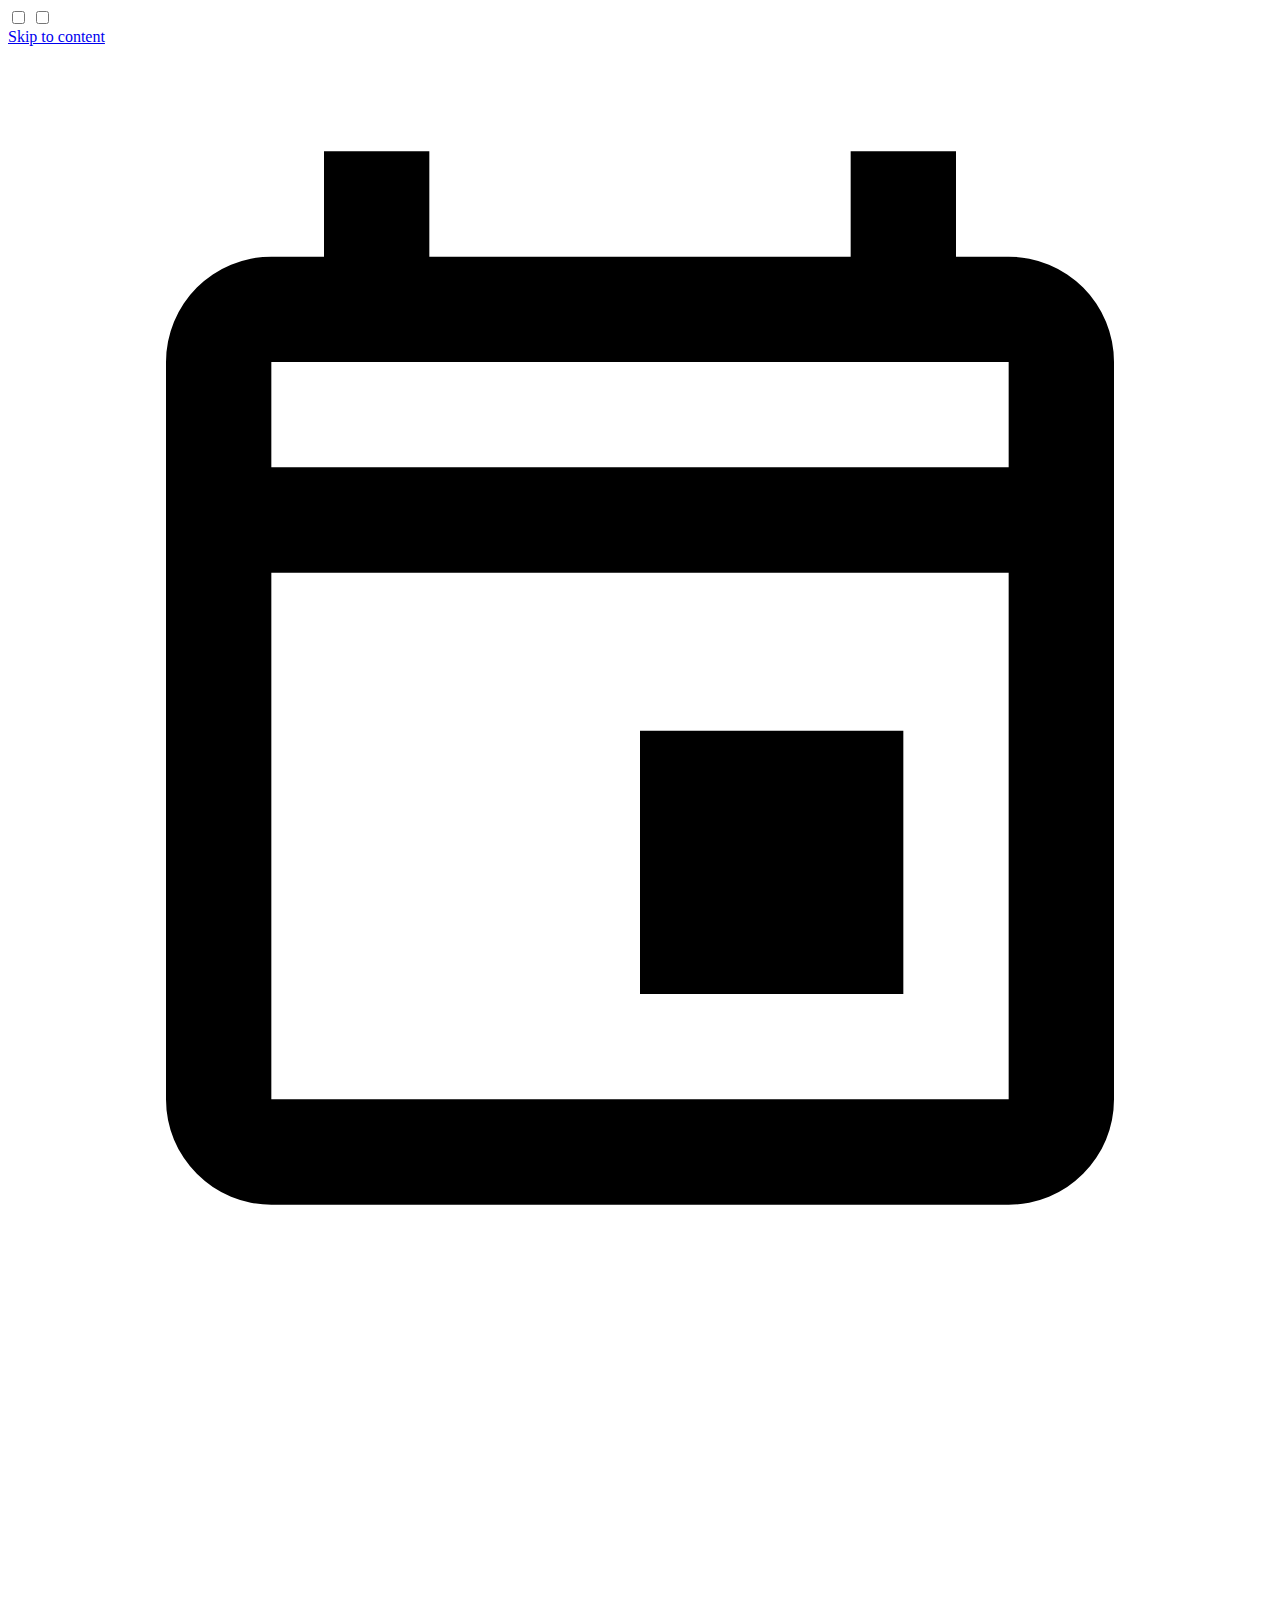
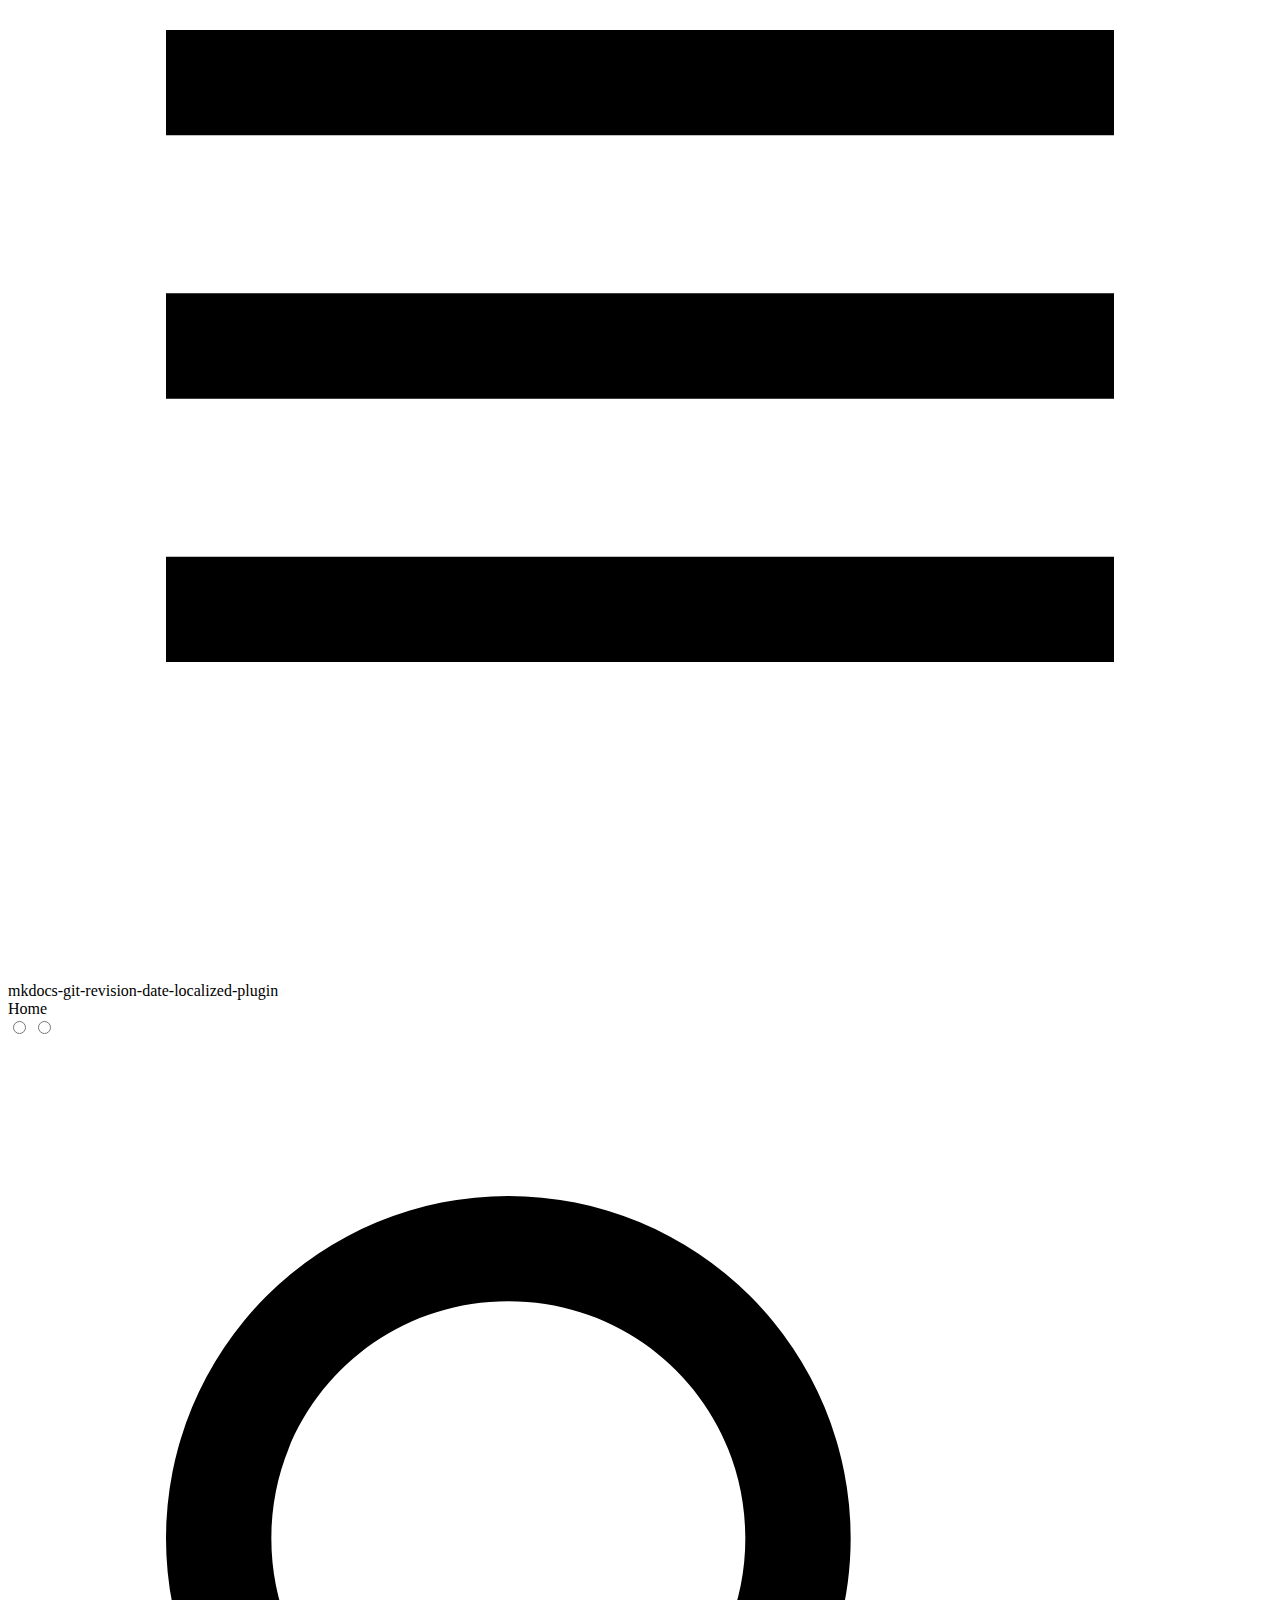
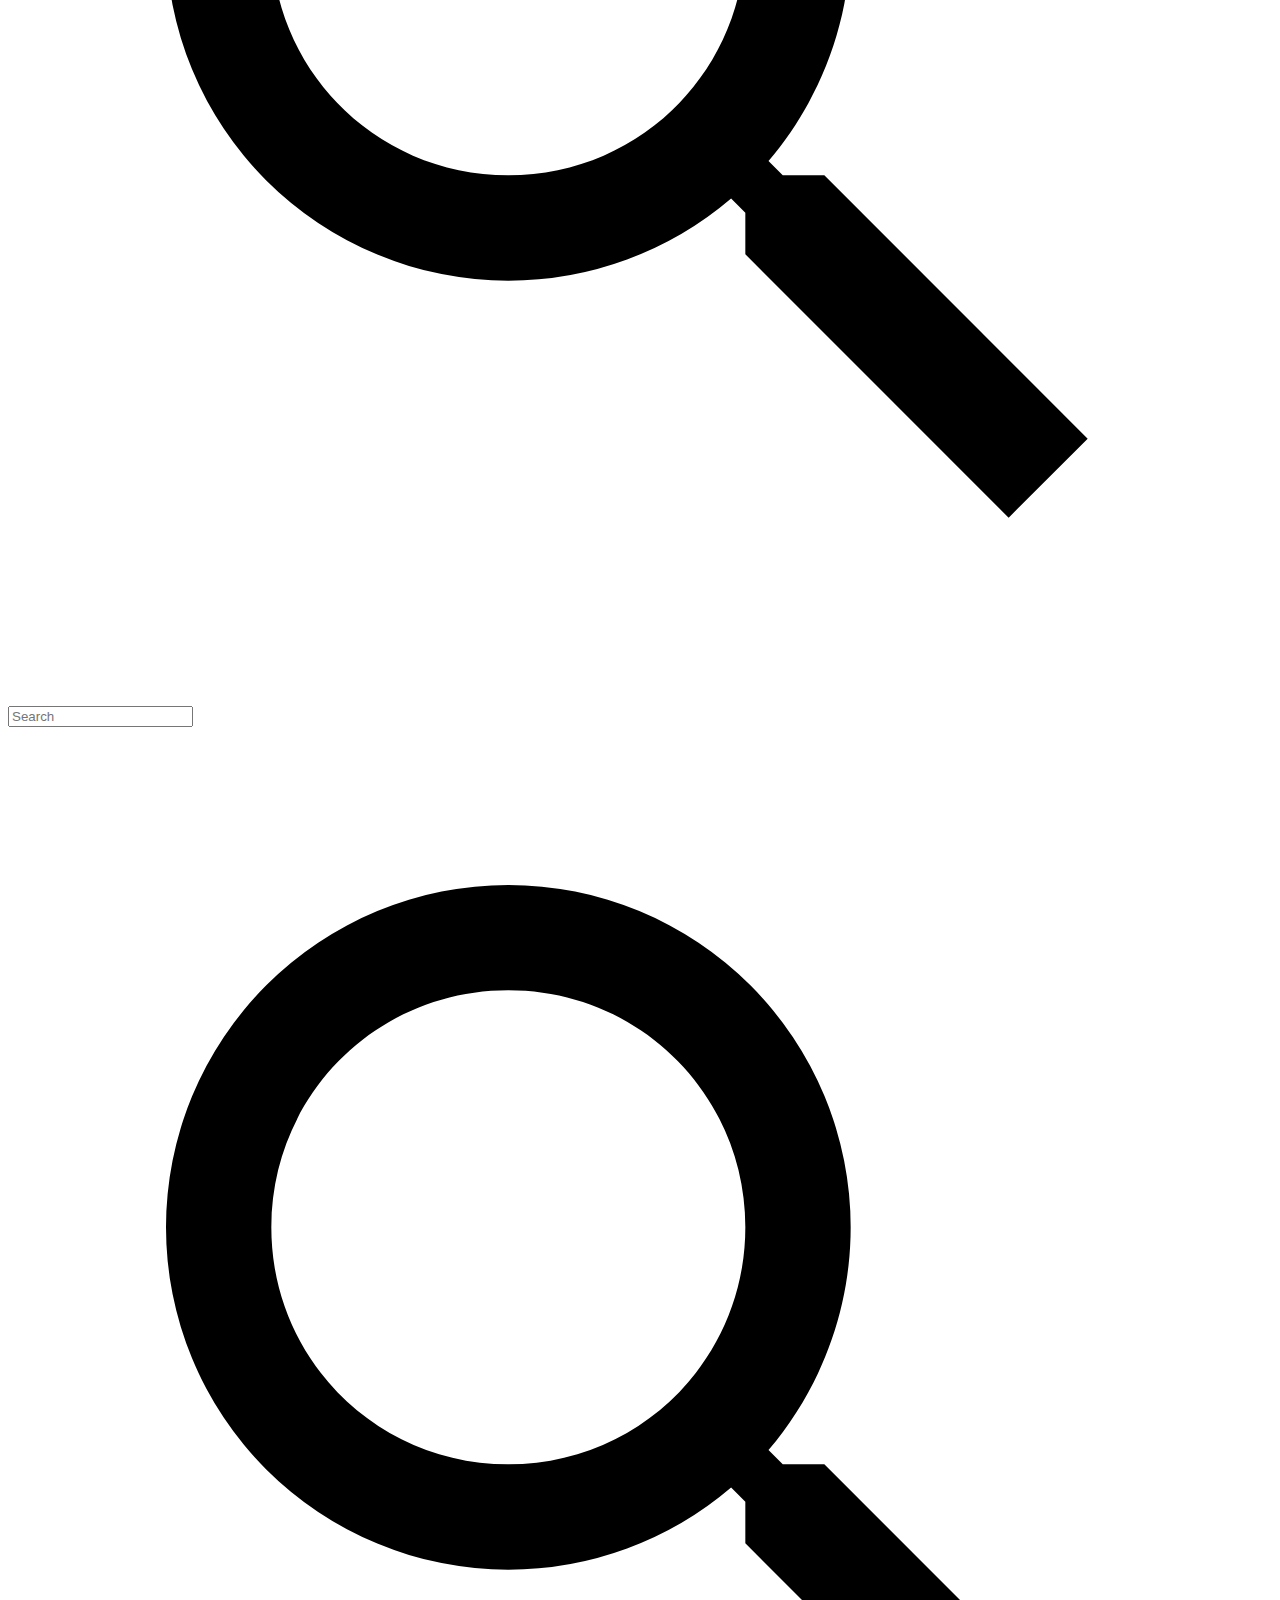
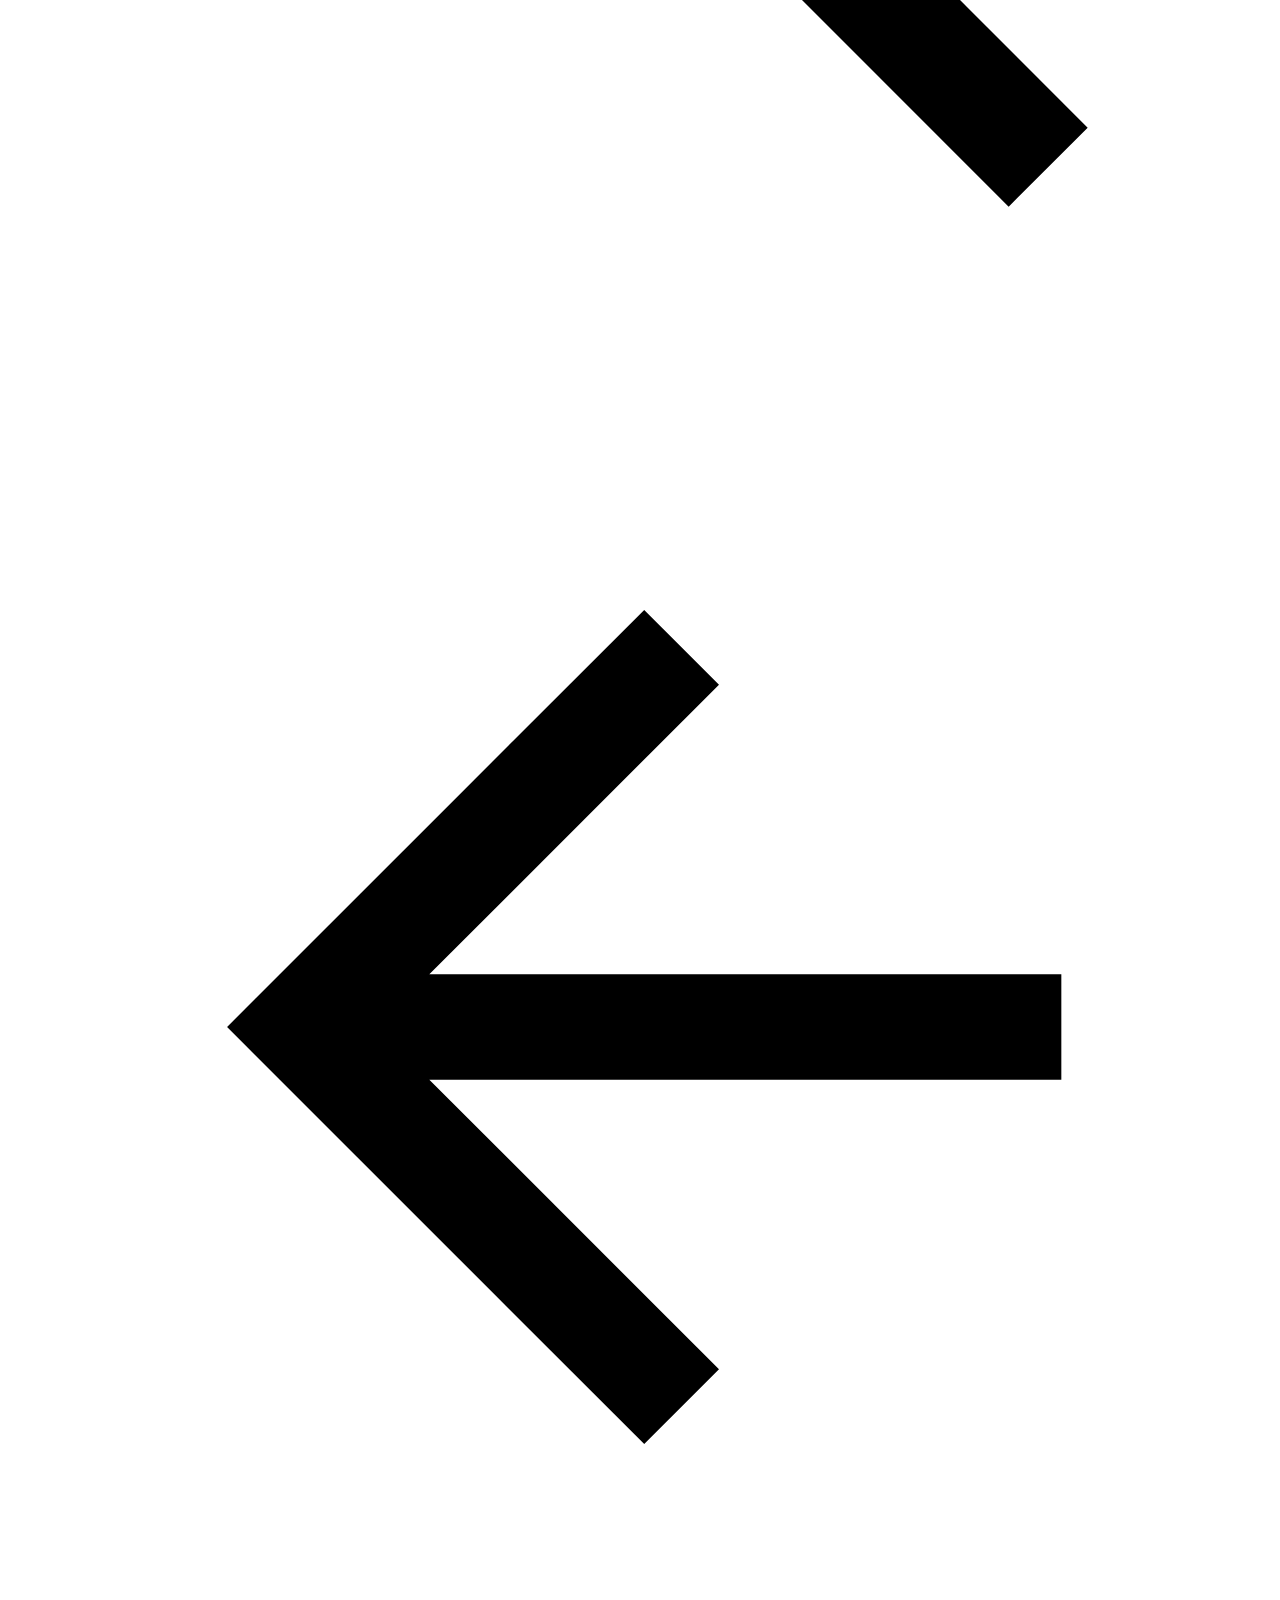
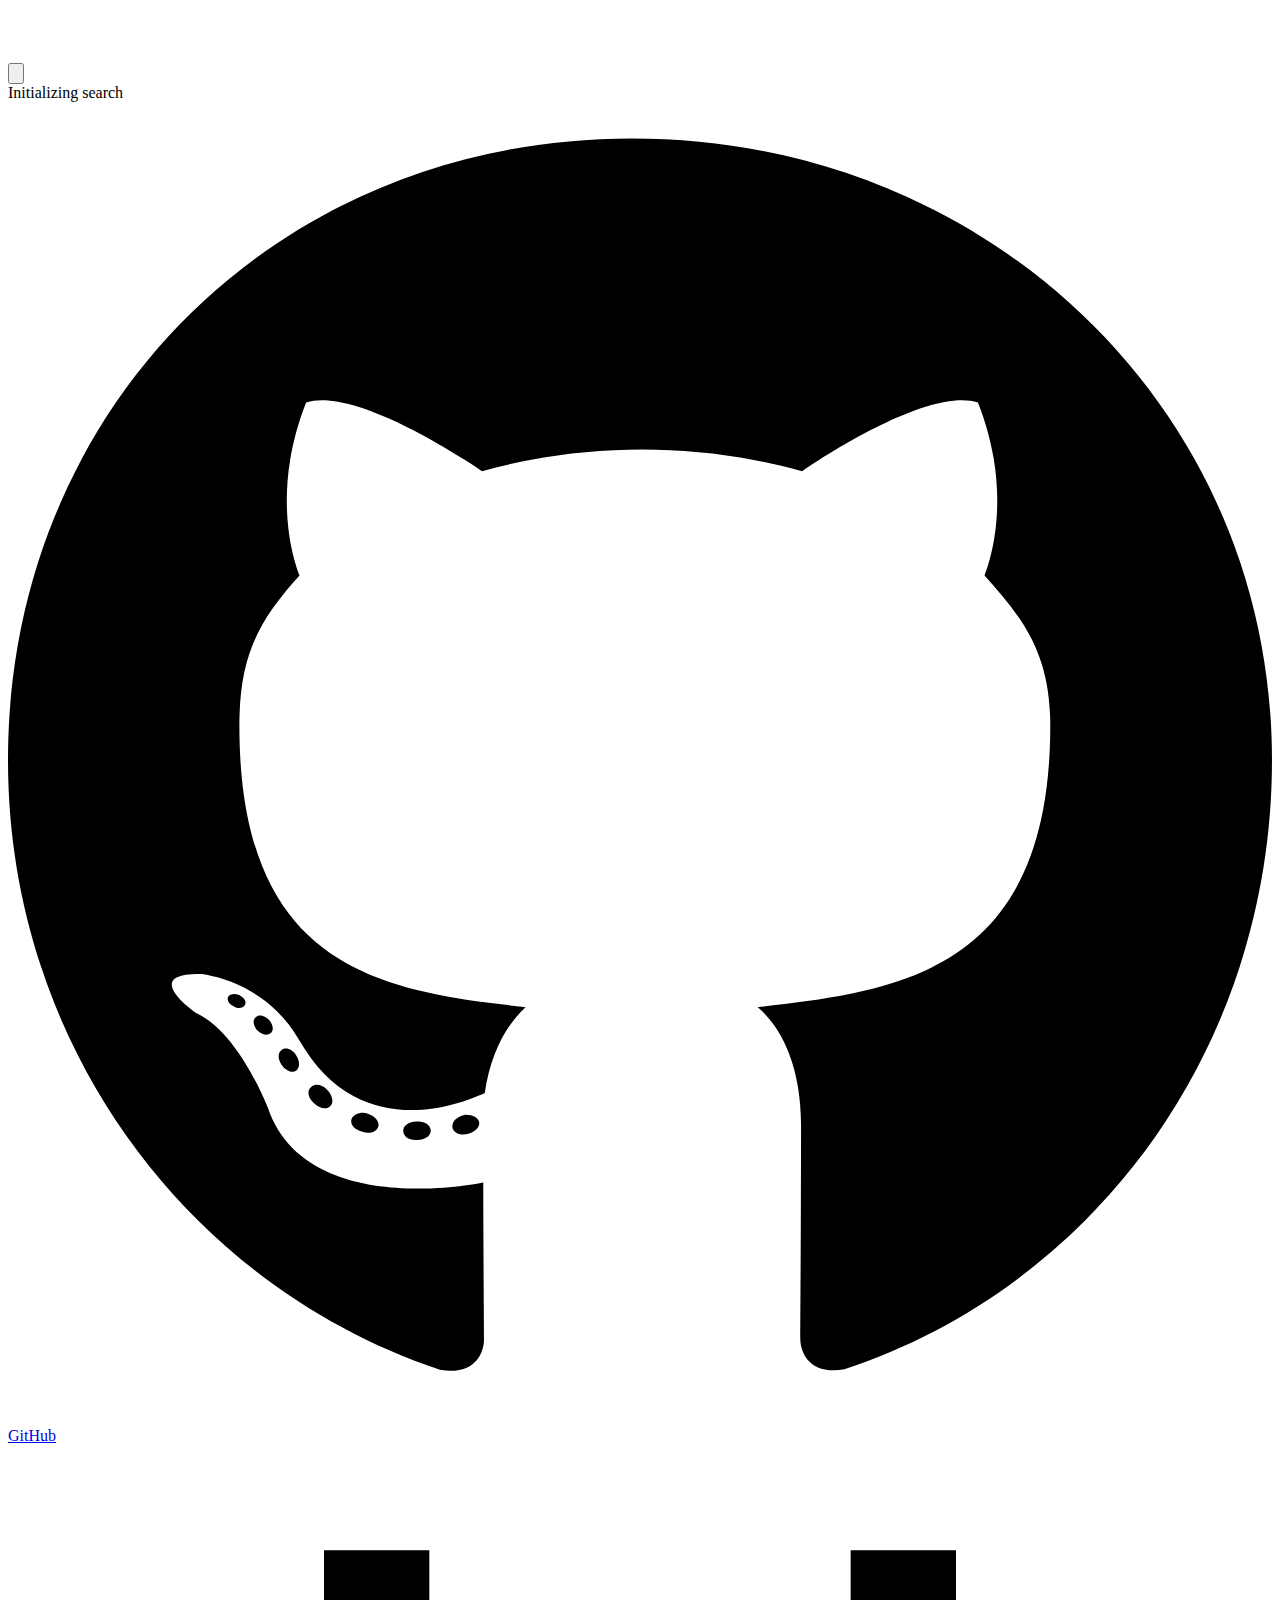
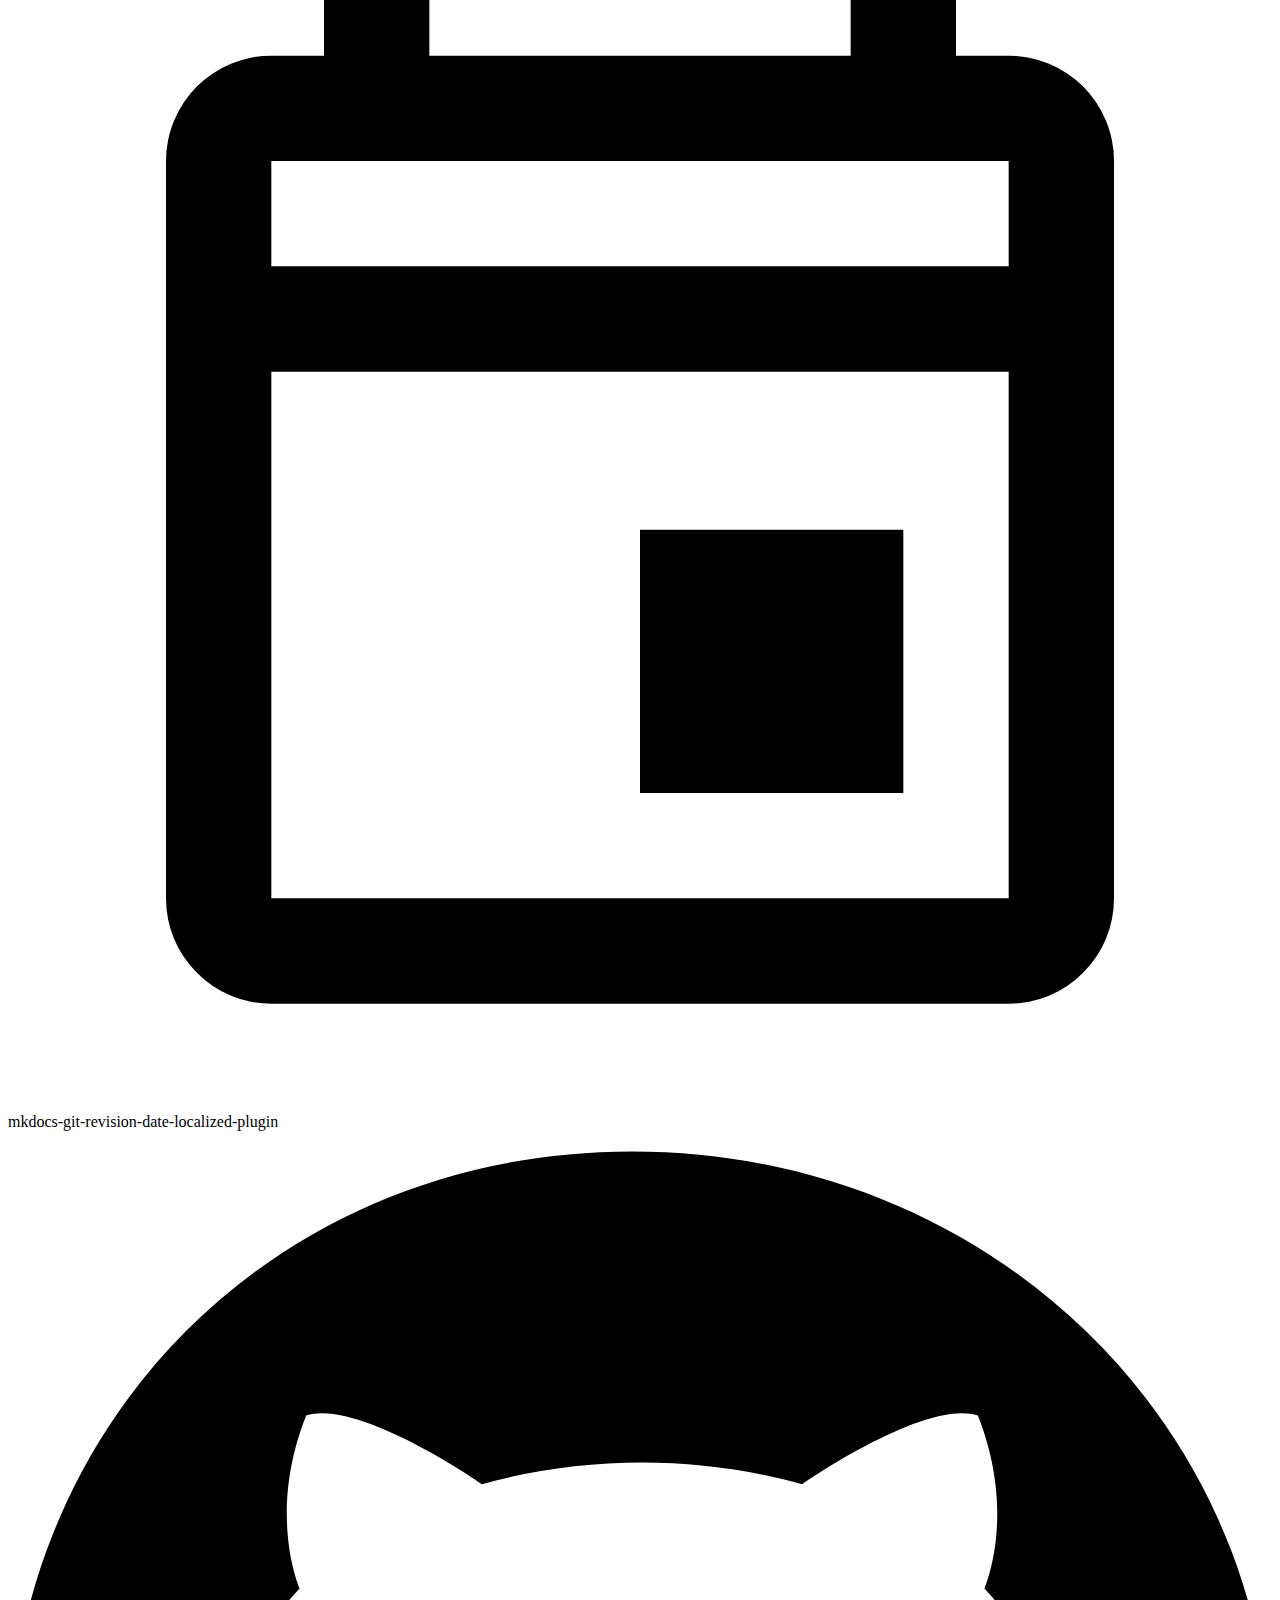
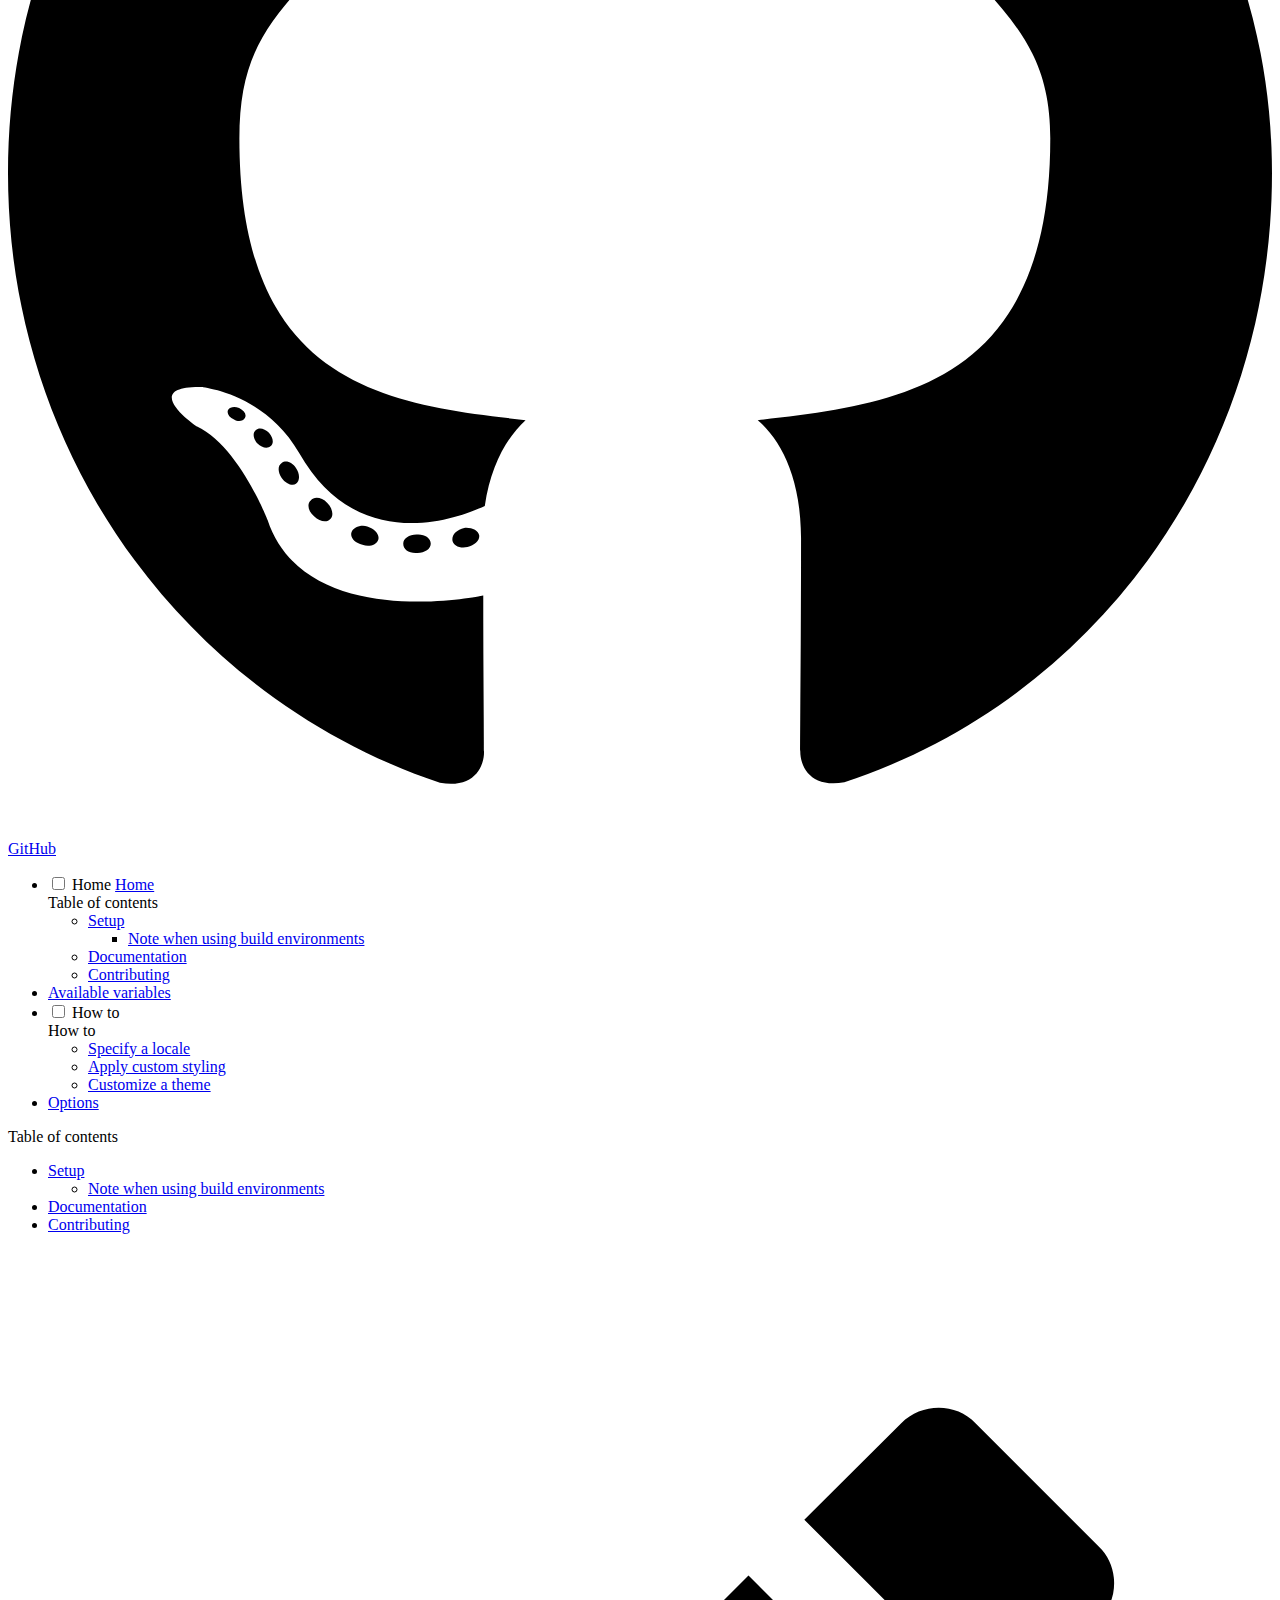
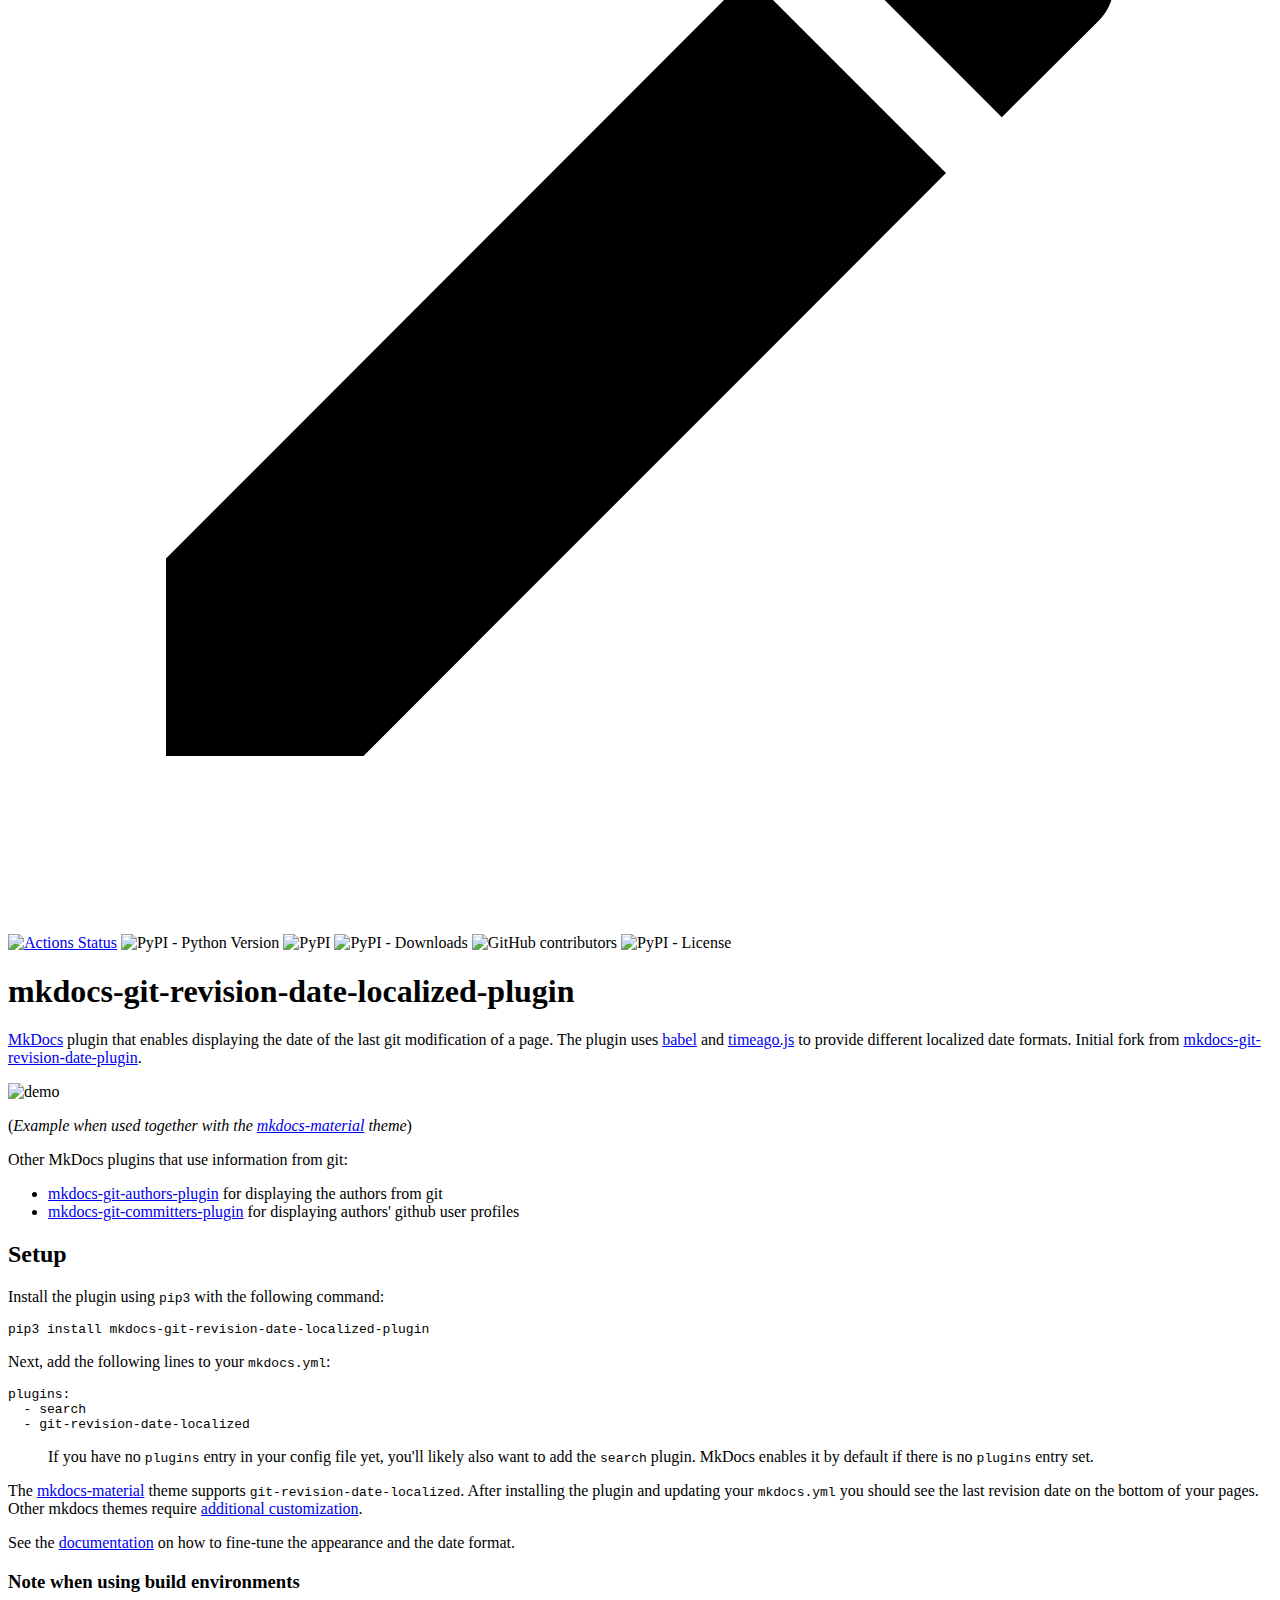
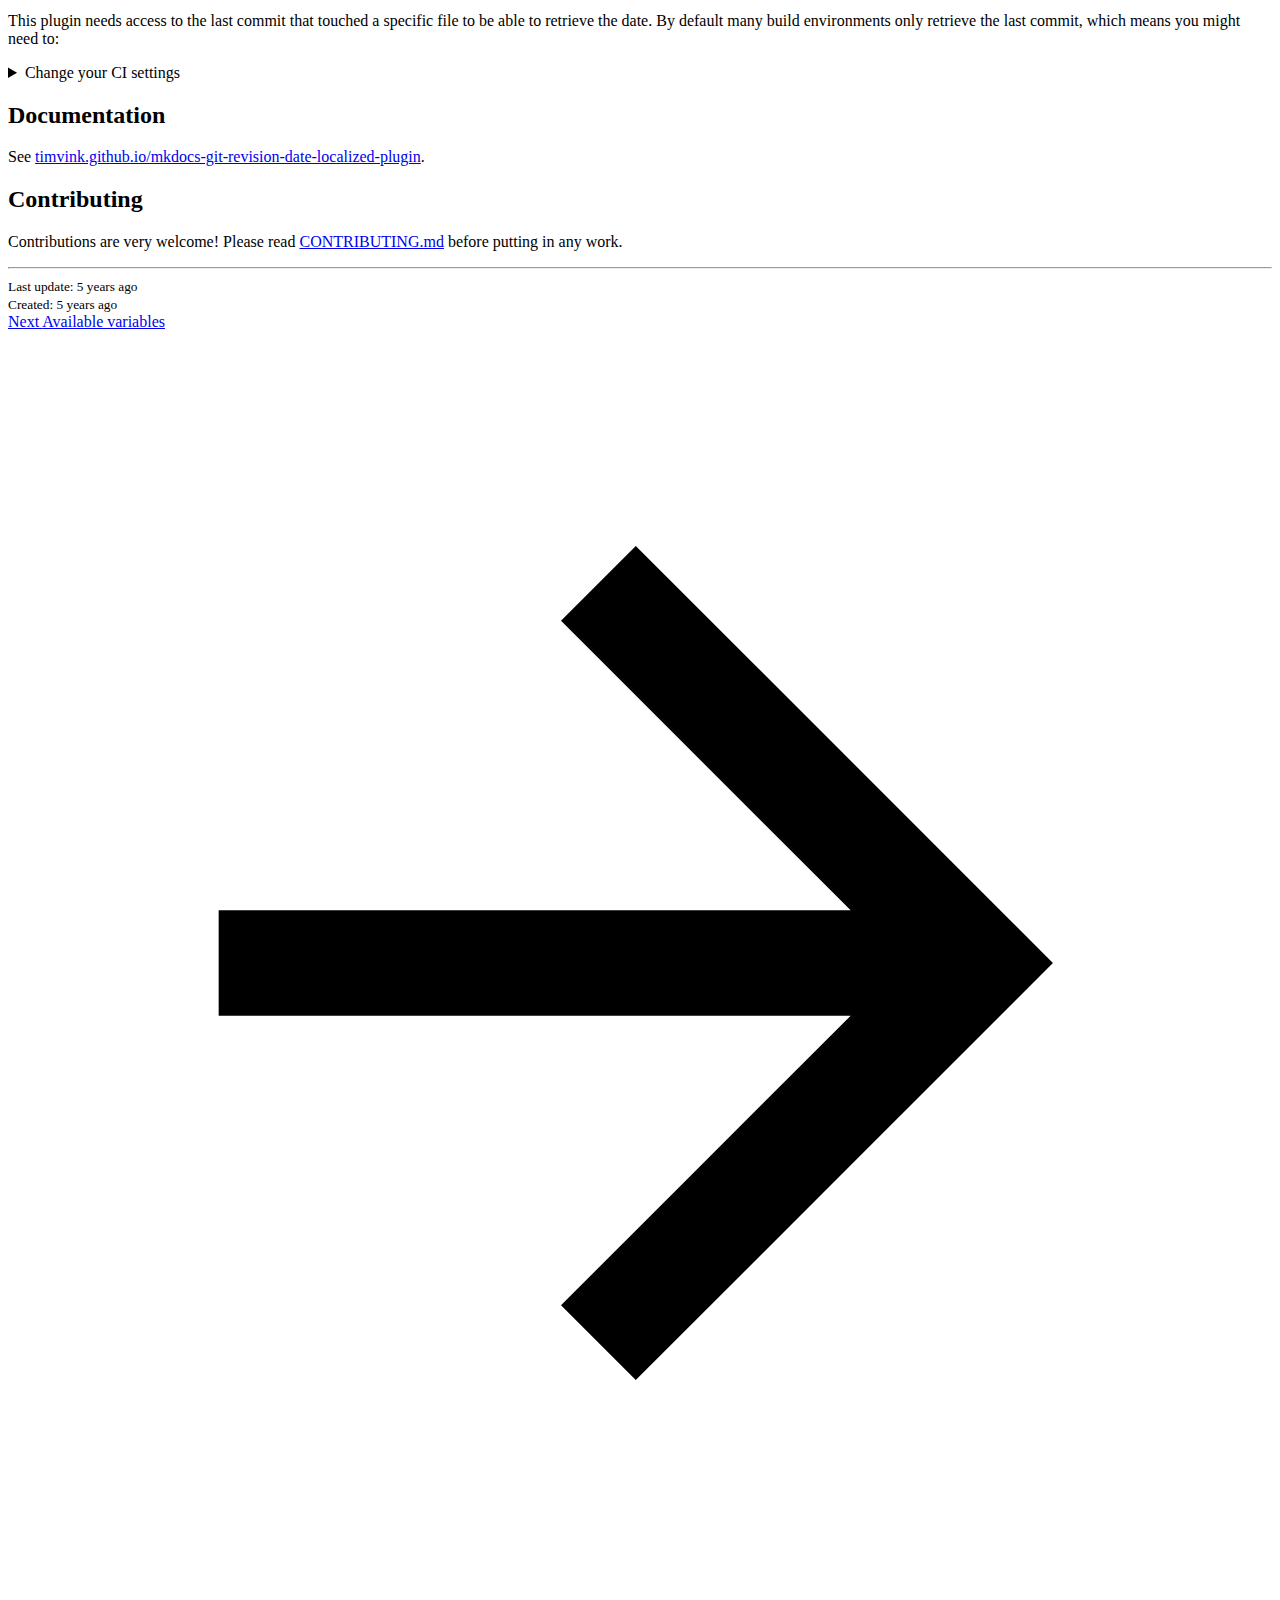
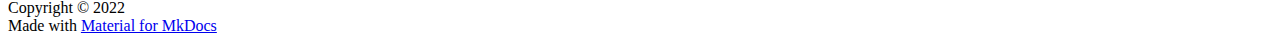
==== index.html @ b3e72aaf "Deployed 9cfce40 with MkDocs version: 1.3.0" ====
<!doctype html>
<html lang="en" class="no-js">
  <head>
    
      <meta charset="utf-8">
      <meta name="viewport" content="width=device-width,initial-scale=1">
      
        <meta name="description" content="Mkdocs plugin that enables displaying the localized date of the last git modification of a markdown file.">
      
      
      
      <link rel="icon" href="assets/images/favicon.png">
      <meta name="generator" content="mkdocs-1.3.0, mkdocs-material-8.2.1">
    
    
      
        <title>mkdocs-git-revision-date-localized-plugin</title>
      
    
    
      <link rel="stylesheet" href="assets/stylesheets/main.e8d9bf0c.min.css">
      
        
        <link rel="stylesheet" href="assets/stylesheets/palette.e6a45f82.min.css">
        
      
    
    
    
      
        
        <link rel="preconnect" href="https://fonts.gstatic.com" crossorigin>
        <link rel="stylesheet" href="https://fonts.googleapis.com/css?family=Roboto:300,400,400i,700%7CRoboto+Mono&display=fallback">
        <style>:root{--md-text-font:"Roboto";--md-code-font:"Roboto Mono"}</style>
      
    
    
      <link rel="stylesheet" href="css/timeago.css">
    
    <script>__md_scope=new URL(".",location),__md_get=(e,_=localStorage,t=__md_scope)=>JSON.parse(_.getItem(t.pathname+"."+e)),__md_set=(e,_,t=localStorage,a=__md_scope)=>{try{t.setItem(a.pathname+"."+e,JSON.stringify(_))}catch(e){}}</script>
    
      

    
    
  </head>
  
  
    
    
      
    
    
    
    
    <body dir="ltr" data-md-color-scheme="default" data-md-color-primary="blue" data-md-color-accent="blue">
  
    
    
      <script>var palette=__md_get("__palette");if(palette&&"object"==typeof palette.color)for(var key of Object.keys(palette.color))document.body.setAttribute("data-md-color-"+key,palette.color[key])</script>
    
    <input class="md-toggle" data-md-toggle="drawer" type="checkbox" id="__drawer" autocomplete="off">
    <input class="md-toggle" data-md-toggle="search" type="checkbox" id="__search" autocomplete="off">
    <label class="md-overlay" for="__drawer"></label>
    <div data-md-component="skip">
      
        
        <a href="#mkdocs-git-revision-date-localized-plugin" class="md-skip">
          Skip to content
        </a>
      
    </div>
    <div data-md-component="announce">
      
    </div>
    
    
      

<header class="md-header" data-md-component="header">
  <nav class="md-header__inner md-grid" aria-label="Header">
    <a href="." title="mkdocs-git-revision-date-localized-plugin" class="md-header__button md-logo" aria-label="mkdocs-git-revision-date-localized-plugin" data-md-component="logo">
      
  
  <svg xmlns="http://www.w3.org/2000/svg" viewBox="0 0 24 24"><path d="M19 4h-1V2h-2v2H8V2H6v2H5a2 2 0 0 0-2 2v14a2 2 0 0 0 2 2h14a2 2 0 0 0 2-2V6a2 2 0 0 0-2-2m0 16H5V10h14v10m0-12H5V6h14v2m-7 5h5v5h-5v-5z"/></svg>

    </a>
    <label class="md-header__button md-icon" for="__drawer">
      <svg xmlns="http://www.w3.org/2000/svg" viewBox="0 0 24 24"><path d="M3 6h18v2H3V6m0 5h18v2H3v-2m0 5h18v2H3v-2z"/></svg>
    </label>
    <div class="md-header__title" data-md-component="header-title">
      <div class="md-header__ellipsis">
        <div class="md-header__topic">
          <span class="md-ellipsis">
            mkdocs-git-revision-date-localized-plugin
          </span>
        </div>
        <div class="md-header__topic" data-md-component="header-topic">
          <span class="md-ellipsis">
            
              Home
            
          </span>
        </div>
      </div>
    </div>
    
      <form class="md-header__option" data-md-component="palette">
        
          
          
          <input class="md-option" data-md-color-media="(prefers-color-scheme: light)" data-md-color-scheme="default" data-md-color-primary="blue" data-md-color-accent="blue"  aria-label="Switch to dark mode"  type="radio" name="__palette" id="__palette_1">
          
            <label class="md-header__button md-icon" title="Switch to dark mode" for="__palette_2" hidden>
              <svg xmlns="http://www.w3.org/2000/svg" viewBox="0 0 24 24"><path d="M17 6H7c-3.31 0-6 2.69-6 6s2.69 6 6 6h10c3.31 0 6-2.69 6-6s-2.69-6-6-6zm0 10H7c-2.21 0-4-1.79-4-4s1.79-4 4-4h10c2.21 0 4 1.79 4 4s-1.79 4-4 4zM7 9c-1.66 0-3 1.34-3 3s1.34 3 3 3 3-1.34 3-3-1.34-3-3-3z"/></svg>
            </label>
          
        
          
          
          <input class="md-option" data-md-color-media="(prefers-color-scheme: dark)" data-md-color-scheme="slate" data-md-color-primary="blue" data-md-color-accent="blue"  aria-label="Switch to light mode"  type="radio" name="__palette" id="__palette_2">
          
            <label class="md-header__button md-icon" title="Switch to light mode" for="__palette_1" hidden>
              <svg xmlns="http://www.w3.org/2000/svg" viewBox="0 0 24 24"><path d="M17 7H7a5 5 0 0 0-5 5 5 5 0 0 0 5 5h10a5 5 0 0 0 5-5 5 5 0 0 0-5-5m0 8a3 3 0 0 1-3-3 3 3 0 0 1 3-3 3 3 0 0 1 3 3 3 3 0 0 1-3 3z"/></svg>
            </label>
          
        
      </form>
    
    
    
      <label class="md-header__button md-icon" for="__search">
        <svg xmlns="http://www.w3.org/2000/svg" viewBox="0 0 24 24"><path d="M9.5 3A6.5 6.5 0 0 1 16 9.5c0 1.61-.59 3.09-1.56 4.23l.27.27h.79l5 5-1.5 1.5-5-5v-.79l-.27-.27A6.516 6.516 0 0 1 9.5 16 6.5 6.5 0 0 1 3 9.5 6.5 6.5 0 0 1 9.5 3m0 2C7 5 5 7 5 9.5S7 14 9.5 14 14 12 14 9.5 12 5 9.5 5z"/></svg>
      </label>
      <div class="md-search" data-md-component="search" role="dialog">
  <label class="md-search__overlay" for="__search"></label>
  <div class="md-search__inner" role="search">
    <form class="md-search__form" name="search">
      <input type="text" class="md-search__input" name="query" aria-label="Search" placeholder="Search" autocapitalize="off" autocorrect="off" autocomplete="off" spellcheck="false" data-md-component="search-query" required>
      <label class="md-search__icon md-icon" for="__search">
        <svg xmlns="http://www.w3.org/2000/svg" viewBox="0 0 24 24"><path d="M9.5 3A6.5 6.5 0 0 1 16 9.5c0 1.61-.59 3.09-1.56 4.23l.27.27h.79l5 5-1.5 1.5-5-5v-.79l-.27-.27A6.516 6.516 0 0 1 9.5 16 6.5 6.5 0 0 1 3 9.5 6.5 6.5 0 0 1 9.5 3m0 2C7 5 5 7 5 9.5S7 14 9.5 14 14 12 14 9.5 12 5 9.5 5z"/></svg>
        <svg xmlns="http://www.w3.org/2000/svg" viewBox="0 0 24 24"><path d="M20 11v2H8l5.5 5.5-1.42 1.42L4.16 12l7.92-7.92L13.5 5.5 8 11h12z"/></svg>
      </label>
      <nav class="md-search__options" aria-label="Search">
        
        <button type="reset" class="md-search__icon md-icon" aria-label="Clear" tabindex="-1">
          <svg xmlns="http://www.w3.org/2000/svg" viewBox="0 0 24 24"><path d="M19 6.41 17.59 5 12 10.59 6.41 5 5 6.41 10.59 12 5 17.59 6.41 19 12 13.41 17.59 19 19 17.59 13.41 12 19 6.41z"/></svg>
        </button>
      </nav>
      
    </form>
    <div class="md-search__output">
      <div class="md-search__scrollwrap" data-md-scrollfix>
        <div class="md-search-result" data-md-component="search-result">
          <div class="md-search-result__meta">
            Initializing search
          </div>
          <ol class="md-search-result__list"></ol>
        </div>
      </div>
    </div>
  </div>
</div>
    
    
      <div class="md-header__source">
        <a href="https://github.com/timvink/mkdocs-git-revision-date-localized-plugin" title="Go to repository" class="md-source" data-md-component="source">
  <div class="md-source__icon md-icon">
    
    <svg xmlns="http://www.w3.org/2000/svg" viewBox="0 0 496 512"><!--! Font Awesome Free 6.0.0 by @fontawesome - https://fontawesome.com License - https://fontawesome.com/license/free (Icons: CC BY 4.0, Fonts: SIL OFL 1.1, Code: MIT License) Copyright 2022 Fonticons, Inc.--><path d="M165.9 397.4c0 2-2.3 3.6-5.2 3.6-3.3.3-5.6-1.3-5.6-3.6 0-2 2.3-3.6 5.2-3.6 3-.3 5.6 1.3 5.6 3.6zm-31.1-4.5c-.7 2 1.3 4.3 4.3 4.9 2.6 1 5.6 0 6.2-2s-1.3-4.3-4.3-5.2c-2.6-.7-5.5.3-6.2 2.3zm44.2-1.7c-2.9.7-4.9 2.6-4.6 4.9.3 2 2.9 3.3 5.9 2.6 2.9-.7 4.9-2.6 4.6-4.6-.3-1.9-3-3.2-5.9-2.9zM244.8 8C106.1 8 0 113.3 0 252c0 110.9 69.8 205.8 169.5 239.2 12.8 2.3 17.3-5.6 17.3-12.1 0-6.2-.3-40.4-.3-61.4 0 0-70 15-84.7-29.8 0 0-11.4-29.1-27.8-36.6 0 0-22.9-15.7 1.6-15.4 0 0 24.9 2 38.6 25.8 21.9 38.6 58.6 27.5 72.9 20.9 2.3-16 8.8-27.1 16-33.7-55.9-6.2-112.3-14.3-112.3-110.5 0-27.5 7.6-41.3 23.6-58.9-2.6-6.5-11.1-33.3 2.6-67.9 20.9-6.5 69 27 69 27 20-5.6 41.5-8.5 62.8-8.5s42.8 2.9 62.8 8.5c0 0 48.1-33.6 69-27 13.7 34.7 5.2 61.4 2.6 67.9 16 17.7 25.8 31.5 25.8 58.9 0 96.5-58.9 104.2-114.8 110.5 9.2 7.9 17 22.9 17 46.4 0 33.7-.3 75.4-.3 83.6 0 6.5 4.6 14.4 17.3 12.1C428.2 457.8 496 362.9 496 252 496 113.3 383.5 8 244.8 8zM97.2 352.9c-1.3 1-1 3.3.7 5.2 1.6 1.6 3.9 2.3 5.2 1 1.3-1 1-3.3-.7-5.2-1.6-1.6-3.9-2.3-5.2-1zm-10.8-8.1c-.7 1.3.3 2.9 2.3 3.9 1.6 1 3.6.7 4.3-.7.7-1.3-.3-2.9-2.3-3.9-2-.6-3.6-.3-4.3.7zm32.4 35.6c-1.6 1.3-1 4.3 1.3 6.2 2.3 2.3 5.2 2.6 6.5 1 1.3-1.3.7-4.3-1.3-6.2-2.2-2.3-5.2-2.6-6.5-1zm-11.4-14.7c-1.6 1-1.6 3.6 0 5.9 1.6 2.3 4.3 3.3 5.6 2.3 1.6-1.3 1.6-3.9 0-6.2-1.4-2.3-4-3.3-5.6-2z"/></svg>
  </div>
  <div class="md-source__repository">
    GitHub
  </div>
</a>
      </div>
    
  </nav>
  
</header>
    
    <div class="md-container" data-md-component="container">
      
      
        
          
        
      
      <main class="md-main" data-md-component="main">
        <div class="md-main__inner md-grid">
          
            
              
              <div class="md-sidebar md-sidebar--primary" data-md-component="sidebar" data-md-type="navigation" >
                <div class="md-sidebar__scrollwrap">
                  <div class="md-sidebar__inner">
                    


<nav class="md-nav md-nav--primary" aria-label="Navigation" data-md-level="0">
  <label class="md-nav__title" for="__drawer">
    <a href="." title="mkdocs-git-revision-date-localized-plugin" class="md-nav__button md-logo" aria-label="mkdocs-git-revision-date-localized-plugin" data-md-component="logo">
      
  
  <svg xmlns="http://www.w3.org/2000/svg" viewBox="0 0 24 24"><path d="M19 4h-1V2h-2v2H8V2H6v2H5a2 2 0 0 0-2 2v14a2 2 0 0 0 2 2h14a2 2 0 0 0 2-2V6a2 2 0 0 0-2-2m0 16H5V10h14v10m0-12H5V6h14v2m-7 5h5v5h-5v-5z"/></svg>

    </a>
    mkdocs-git-revision-date-localized-plugin
  </label>
  
    <div class="md-nav__source">
      <a href="https://github.com/timvink/mkdocs-git-revision-date-localized-plugin" title="Go to repository" class="md-source" data-md-component="source">
  <div class="md-source__icon md-icon">
    
    <svg xmlns="http://www.w3.org/2000/svg" viewBox="0 0 496 512"><!--! Font Awesome Free 6.0.0 by @fontawesome - https://fontawesome.com License - https://fontawesome.com/license/free (Icons: CC BY 4.0, Fonts: SIL OFL 1.1, Code: MIT License) Copyright 2022 Fonticons, Inc.--><path d="M165.9 397.4c0 2-2.3 3.6-5.2 3.6-3.3.3-5.6-1.3-5.6-3.6 0-2 2.3-3.6 5.2-3.6 3-.3 5.6 1.3 5.6 3.6zm-31.1-4.5c-.7 2 1.3 4.3 4.3 4.9 2.6 1 5.6 0 6.2-2s-1.3-4.3-4.3-5.2c-2.6-.7-5.5.3-6.2 2.3zm44.2-1.7c-2.9.7-4.9 2.6-4.6 4.9.3 2 2.9 3.3 5.9 2.6 2.9-.7 4.9-2.6 4.6-4.6-.3-1.9-3-3.2-5.9-2.9zM244.8 8C106.1 8 0 113.3 0 252c0 110.9 69.8 205.8 169.5 239.2 12.8 2.3 17.3-5.6 17.3-12.1 0-6.2-.3-40.4-.3-61.4 0 0-70 15-84.7-29.8 0 0-11.4-29.1-27.8-36.6 0 0-22.9-15.7 1.6-15.4 0 0 24.9 2 38.6 25.8 21.9 38.6 58.6 27.5 72.9 20.9 2.3-16 8.8-27.1 16-33.7-55.9-6.2-112.3-14.3-112.3-110.5 0-27.5 7.6-41.3 23.6-58.9-2.6-6.5-11.1-33.3 2.6-67.9 20.9-6.5 69 27 69 27 20-5.6 41.5-8.5 62.8-8.5s42.8 2.9 62.8 8.5c0 0 48.1-33.6 69-27 13.7 34.7 5.2 61.4 2.6 67.9 16 17.7 25.8 31.5 25.8 58.9 0 96.5-58.9 104.2-114.8 110.5 9.2 7.9 17 22.9 17 46.4 0 33.7-.3 75.4-.3 83.6 0 6.5 4.6 14.4 17.3 12.1C428.2 457.8 496 362.9 496 252 496 113.3 383.5 8 244.8 8zM97.2 352.9c-1.3 1-1 3.3.7 5.2 1.6 1.6 3.9 2.3 5.2 1 1.3-1 1-3.3-.7-5.2-1.6-1.6-3.9-2.3-5.2-1zm-10.8-8.1c-.7 1.3.3 2.9 2.3 3.9 1.6 1 3.6.7 4.3-.7.7-1.3-.3-2.9-2.3-3.9-2-.6-3.6-.3-4.3.7zm32.4 35.6c-1.6 1.3-1 4.3 1.3 6.2 2.3 2.3 5.2 2.6 6.5 1 1.3-1.3.7-4.3-1.3-6.2-2.2-2.3-5.2-2.6-6.5-1zm-11.4-14.7c-1.6 1-1.6 3.6 0 5.9 1.6 2.3 4.3 3.3 5.6 2.3 1.6-1.3 1.6-3.9 0-6.2-1.4-2.3-4-3.3-5.6-2z"/></svg>
  </div>
  <div class="md-source__repository">
    GitHub
  </div>
</a>
    </div>
  
  <ul class="md-nav__list" data-md-scrollfix>
    
      
      
      

  
  
    
  
  
    <li class="md-nav__item md-nav__item--active">
      
      <input class="md-nav__toggle md-toggle" data-md-toggle="toc" type="checkbox" id="__toc">
      
      
        
      
      
        <label class="md-nav__link md-nav__link--active" for="__toc">
          Home
          <span class="md-nav__icon md-icon"></span>
        </label>
      
      <a href="." class="md-nav__link md-nav__link--active">
        Home
      </a>
      
        

<nav class="md-nav md-nav--secondary" aria-label="Table of contents">
  
  
  
    
  
  
    <label class="md-nav__title" for="__toc">
      <span class="md-nav__icon md-icon"></span>
      Table of contents
    </label>
    <ul class="md-nav__list" data-md-component="toc" data-md-scrollfix>
      
        <li class="md-nav__item">
  <a href="#setup" class="md-nav__link">
    Setup
  </a>
  
    <nav class="md-nav" aria-label="Setup">
      <ul class="md-nav__list">
        
          <li class="md-nav__item">
  <a href="#note-when-using-build-environments" class="md-nav__link">
    Note when using build environments
  </a>
  
</li>
        
      </ul>
    </nav>
  
</li>
      
        <li class="md-nav__item">
  <a href="#documentation" class="md-nav__link">
    Documentation
  </a>
  
</li>
      
        <li class="md-nav__item">
  <a href="#contributing" class="md-nav__link">
    Contributing
  </a>
  
</li>
      
    </ul>
  
</nav>
      
    </li>
  

    
      
      
      

  
  
  
    <li class="md-nav__item">
      <a href="available-variables/" class="md-nav__link">
        Available variables
      </a>
    </li>
  

    
      
      
      

  
  
  
    
    <li class="md-nav__item md-nav__item--nested">
      
      
        <input class="md-nav__toggle md-toggle" data-md-toggle="__nav_3" type="checkbox" id="__nav_3" >
      
      
      
      
        <label class="md-nav__link" for="__nav_3">
          How to
          <span class="md-nav__icon md-icon"></span>
        </label>
      
      <nav class="md-nav" aria-label="How to" data-md-level="1">
        <label class="md-nav__title" for="__nav_3">
          <span class="md-nav__icon md-icon"></span>
          How to
        </label>
        <ul class="md-nav__list" data-md-scrollfix>
          
            
              
  
  
  
    <li class="md-nav__item">
      <a href="howto/specify-locale/" class="md-nav__link">
        Specify a locale
      </a>
    </li>
  

            
          
            
              
  
  
  
    <li class="md-nav__item">
      <a href="howto/custom-styling/" class="md-nav__link">
        Apply custom styling
      </a>
    </li>
  

            
          
            
              
  
  
  
    <li class="md-nav__item">
      <a href="howto/override-a-theme/" class="md-nav__link">
        Customize a theme
      </a>
    </li>
  

            
          
        </ul>
      </nav>
    </li>
  

    
      
      
      

  
  
  
    <li class="md-nav__item">
      <a href="options/" class="md-nav__link">
        Options
      </a>
    </li>
  

    
  </ul>
</nav>
                  </div>
                </div>
              </div>
            
            
              
              <div class="md-sidebar md-sidebar--secondary" data-md-component="sidebar" data-md-type="toc" >
                <div class="md-sidebar__scrollwrap">
                  <div class="md-sidebar__inner">
                    

<nav class="md-nav md-nav--secondary" aria-label="Table of contents">
  
  
  
    
  
  
    <label class="md-nav__title" for="__toc">
      <span class="md-nav__icon md-icon"></span>
      Table of contents
    </label>
    <ul class="md-nav__list" data-md-component="toc" data-md-scrollfix>
      
        <li class="md-nav__item">
  <a href="#setup" class="md-nav__link">
    Setup
  </a>
  
    <nav class="md-nav" aria-label="Setup">
      <ul class="md-nav__list">
        
          <li class="md-nav__item">
  <a href="#note-when-using-build-environments" class="md-nav__link">
    Note when using build environments
  </a>
  
</li>
        
      </ul>
    </nav>
  
</li>
      
        <li class="md-nav__item">
  <a href="#documentation" class="md-nav__link">
    Documentation
  </a>
  
</li>
      
        <li class="md-nav__item">
  <a href="#contributing" class="md-nav__link">
    Contributing
  </a>
  
</li>
      
    </ul>
  
</nav>
                  </div>
                </div>
              </div>
            
          
          <div class="md-content" data-md-component="content">
            <article class="md-content__inner md-typeset">
              
  
                
<a href="https://github.com/timvink/mkdocs-git-revision-date-localized-plugin/edit/master/docs/index.md" title="Edit this page" class="md-content__button md-icon">
  <svg xmlns="http://www.w3.org/2000/svg" viewBox="0 0 24 24"><path d="M20.71 7.04c.39-.39.39-1.04 0-1.41l-2.34-2.34c-.37-.39-1.02-.39-1.41 0l-1.84 1.83 3.75 3.75M3 17.25V21h3.75L17.81 9.93l-3.75-3.75L3 17.25z"/></svg>
</a>



<p><a href="https://github.com/timvink/mkdocs-git-revision-date-localized-plugin/actions"><img alt="Actions Status" src="https://github.com/timvink/mkdocs-git-revision-date-localized-plugin/workflows/pytest/badge.svg" /></a>
<img alt="PyPI - Python Version" src="https://img.shields.io/pypi/pyversions/mkdocs-git-revision-date-localized-plugin" />
<img alt="PyPI" src="https://img.shields.io/pypi/v/mkdocs-git-revision-date-localized-plugin" />
<img alt="PyPI - Downloads" src="https://img.shields.io/pypi/dm/mkdocs-git-revision-date-localized-plugin" />
<img alt="GitHub contributors" src="https://img.shields.io/github/contributors/timvink/mkdocs-git-revision-date-localized-plugin" />
<img alt="PyPI - License" src="https://img.shields.io/pypi/l/mkdocs-git-revision-date-localized-plugin" /></p>
<h1 id="mkdocs-git-revision-date-localized-plugin">mkdocs-git-revision-date-localized-plugin</h1>
<p><a href="https://www.mkdocs.org/">MkDocs</a> plugin that enables displaying the date of the last git modification of a page. The plugin uses <a href="https://github.com/python-babel/babel/tree/master/babel">babel</a> and <a href="https://github.com/hustcc/timeago.js">timeago.js</a> to provide different localized date formats. Initial fork from <a href="https://github.com/zhaoterryy/mkdocs-git-revision-date-plugin">mkdocs-git-revision-date-plugin</a>.</p>
<p><img alt="demo" src="https://github.com/timvink/mkdocs-git-revision-date-localized-plugin/raw/master/demo_screencast.gif" /></p>
<p>(<em>Example when used together with the <a href="https://github.com/squidfunk/mkdocs-material">mkdocs-material</a> theme</em>)</p>
<p>Other MkDocs plugins that use information from git:</p>
<ul>
<li><a href="https://github.com/timvink/mkdocs-git-authors-plugin">mkdocs-git-authors-plugin</a> for displaying the authors from git</li>
<li><a href="https://github.com/byrnereese/mkdocs-git-committers-plugin">mkdocs-git-committers-plugin</a> for displaying authors' github user profiles</li>
</ul>
<h2 id="setup">Setup</h2>
<p>Install the plugin using <code>pip3</code> with the following command:</p>
<div class="highlight"><pre><span></span><code>pip3 install mkdocs-git-revision-date-localized-plugin
</code></pre></div>
<p>Next, add the following lines to your <code>mkdocs.yml</code>:</p>
<div class="highlight"><pre><span></span><code><span class="nt">plugins</span><span class="p">:</span>
  <span class="p p-Indicator">-</span> <span class="l l-Scalar l-Scalar-Plain">search</span>
  <span class="p p-Indicator">-</span> <span class="l l-Scalar l-Scalar-Plain">git-revision-date-localized</span>
</code></pre></div>
<blockquote>
<p>If you have no <code>plugins</code> entry in your config file yet, you'll likely also want to add the <code>search</code> plugin. MkDocs enables it by default if there is no <code>plugins</code> entry set.</p>
</blockquote>
<p>The <a href="https://squidfunk.github.io/mkdocs-material/">mkdocs-material</a> theme supports <code>git-revision-date-localized</code>. After installing the plugin and updating your <code>mkdocs.yml</code> you should see the last revision date on the bottom of your pages. Other mkdocs themes require <a href="https://timvink.github.io/mkdocs-git-revision-date-localized-plugin/howto/override-a-theme/">additional customization</a>.</p>
<p>See the <a href="https://timvink.github.io/mkdocs-git-revision-date-localized-plugin/index.html">documentation</a> on how to fine-tune the appearance and the date format.</p>
<h3 id="note-when-using-build-environments">Note when using build environments</h3>
<p>This plugin needs access to the last commit that touched a specific file to be able to retrieve the date. By default many build environments only retrieve the last commit, which means you might need to:</p>
<details>
  <summary>Change your CI settings</summary>
    <ul>
      <li>github actions: set <code>fetch-depth</code> to <code>0</code> (<a href="https://github.com/actions/checkout">docs</a>)</li>
      <li>gitlab runners: set <code>GIT_DEPTH</code> to <code>0</code> (<a href="https://docs.gitlab.com/ee/ci/pipelines/settings.html#limit-the-number-of-changes-fetched-during-clone">docs</a>)</li>
      <li>bitbucket pipelines: set <code>clone: depth: full</code> (<a href="https://support.atlassian.com/bitbucket-cloud/docs/configure-bitbucket-pipelinesyml/">docs</a>)</li>
    </ul>
</details>

<h2 id="documentation">Documentation</h2>
<p>See <a href="https://timvink.github.io/mkdocs-git-revision-date-localized-plugin/index.html">timvink.github.io/mkdocs-git-revision-date-localized-plugin</a>.</p>
<h2 id="contributing">Contributing</h2>
<p>Contributions are very welcome! Please read <a href="https://github.com/timvink/mkdocs-git-revision-date-localized-plugin/blob/master/CONTRIBUTING.md">CONTRIBUTING.md</a> before putting in any work.</p>

  <hr>
<div class="md-source-file">
  <small>
    
      Last update:
      <span class="git-revision-date-localized-plugin git-revision-date-localized-plugin-timeago"><span class="timeago" datetime="2021-04-12T15:22:56+02:00" locale="en"></span></span><span class="git-revision-date-localized-plugin git-revision-date-localized-plugin-iso_date">2021-04-12</span>
      
        <br>
        Created:
        <span class="git-revision-date-localized-plugin git-revision-date-localized-plugin-timeago"><span class="timeago" datetime="2021-04-12T15:22:56+02:00" locale="en"></span></span><span class="git-revision-date-localized-plugin git-revision-date-localized-plugin-iso_date">2021-04-12</span>
      
    
  </small>
</div>

              

  

            </article>
          </div>
        </div>
        
      </main>
      
        <footer class="md-footer">
  
    <nav class="md-footer__inner md-grid" aria-label="Footer">
      
      
        
        <a href="available-variables/" class="md-footer__link md-footer__link--next" aria-label="Next: Available variables" rel="next">
          <div class="md-footer__title">
            <div class="md-ellipsis">
              <span class="md-footer__direction">
                Next
              </span>
              Available variables
            </div>
          </div>
          <div class="md-footer__button md-icon">
            <svg xmlns="http://www.w3.org/2000/svg" viewBox="0 0 24 24"><path d="M4 11v2h12l-5.5 5.5 1.42 1.42L19.84 12l-7.92-7.92L10.5 5.5 16 11H4z"/></svg>
          </div>
        </a>
      
    </nav>
  
  <div class="md-footer-meta md-typeset">
    <div class="md-footer-meta__inner md-grid">
      <div class="md-copyright">
  
    <div class="md-copyright__highlight">
      Copyright &copy; 2022
    </div>
  
  
    Made with
    <a href="https://squidfunk.github.io/mkdocs-material/" target="_blank" rel="noopener">
      Material for MkDocs
    </a>
  
</div>
      
    </div>
  </div>
</footer>
      
    </div>
    <div class="md-dialog" data-md-component="dialog">
      <div class="md-dialog__inner md-typeset"></div>
    </div>
    <script id="__config" type="application/json">{"base": ".", "features": ["content.tabs.link"], "search": "assets/javascripts/workers/search.bd0b6b67.min.js", "translations": {"clipboard.copied": "Copied to clipboard", "clipboard.copy": "Copy to clipboard", "search.config.lang": "en", "search.config.pipeline": "trimmer, stopWordFilter", "search.config.separator": "[\\s\\-]+", "search.placeholder": "Search", "search.result.more.one": "1 more on this page", "search.result.more.other": "# more on this page", "search.result.none": "No matching documents", "search.result.one": "1 matching document", "search.result.other": "# matching documents", "search.result.placeholder": "Type to start searching", "search.result.term.missing": "Missing", "select.version.title": "Select version"}}</script>
    
    
      <script src="assets/javascripts/bundle.8aa65030.min.js"></script>
      
        <script src="js/timeago.min.js"></script>
      
        <script src="js/timeago_mkdocs_material.js"></script>
      
    
  </body>
</html>
---- assets/stylesheets/palette.e6a45f82.min.css ----
[data-md-color-accent=red]{--md-accent-fg-color:#ff1947;--md-accent-fg-color--transparent:rgba(255,25,71,.1);--md-accent-bg-color:#fff;--md-accent-bg-color--light:hsla(0,0%,100%,.7)}[data-md-color-accent=pink]{--md-accent-fg-color:#f50056;--md-accent-fg-color--transparent:rgba(245,0,86,.1);--md-accent-bg-color:#fff;--md-accent-bg-color--light:hsla(0,0%,100%,.7)}[data-md-color-accent=purple]{--md-accent-fg-color:#df41fb;--md-accent-fg-color--transparent:rgba(223,65,251,.1);--md-accent-bg-color:#fff;--md-accent-bg-color--light:hsla(0,0%,100%,.7)}[data-md-color-accent=deep-purple]{--md-accent-fg-color:#7c4dff;--md-accent-fg-color--transparent:rgba(124,77,255,.1);--md-accent-bg-color:#fff;--md-accent-bg-color--light:hsla(0,0%,100%,.7)}[data-md-color-accent=indigo]{--md-accent-fg-color:#526cfe;--md-accent-fg-color--transparent:rgba(82,108,254,.1);--md-accent-bg-color:#fff;--md-accent-bg-color--light:hsla(0,0%,100%,.7)}[data-md-color-accent=blue]{--md-accent-fg-color:#4287ff;--md-accent-fg-color--transparent:rgba(66,135,255,.1);--md-accent-bg-color:#fff;--md-accent-bg-color--light:hsla(0,0%,100%,.7)}[data-md-color-accent=light-blue]{--md-accent-fg-color:#0091eb;--md-accent-fg-color--transparent:rgba(0,145,235,.1);--md-accent-bg-color:#fff;--md-accent-bg-color--light:hsla(0,0%,100%,.7)}[data-md-color-accent=cyan]{--md-accent-fg-color:#00bad6;--md-accent-fg-color--transparent:rgba(0,186,214,.1);--md-accent-bg-color:#fff;--md-accent-bg-color--light:hsla(0,0%,100%,.7)}[data-md-color-accent=teal]{--md-accent-fg-color:#00bda4;--md-accent-fg-color--transparent:rgba(0,189,164,.1);--md-accent-bg-color:#fff;--md-accent-bg-color--light:hsla(0,0%,100%,.7)}[data-md-color-accent=green]{--md-accent-fg-color:#00c753;--md-accent-fg-color--transparent:rgba(0,199,83,.1);--md-accent-bg-color:#fff;--md-accent-bg-color--light:hsla(0,0%,100%,.7)}[data-md-color-accent=light-green]{--md-accent-fg-color:#63de17;--md-accent-fg-color--transparent:rgba(99,222,23,.1);--md-accent-bg-color:#fff;--md-accent-bg-color--light:hsla(0,0%,100%,.7)}[data-md-color-accent=lime]{--md-accent-fg-color:#b0eb00;--md-accent-fg-color--transparent:rgba(176,235,0,.1);--md-accent-bg-color:rgba(0,0,0,.87);--md-accent-bg-color--light:rgba(0,0,0,.54)}[data-md-color-accent=yellow]{--md-accent-fg-color:#ffd500;--md-accent-fg-color--transparent:rgba(255,213,0,.1);--md-accent-bg-color:rgba(0,0,0,.87);--md-accent-bg-color--light:rgba(0,0,0,.54)}[data-md-color-accent=amber]{--md-accent-fg-color:#fa0;--md-accent-fg-color--transparent:rgba(255,170,0,.1);--md-accent-bg-color:rgba(0,0,0,.87);--md-accent-bg-color--light:rgba(0,0,0,.54)}[data-md-color-accent=orange]{--md-accent-fg-color:#ff9100;--md-accent-fg-color--transparent:rgba(255,145,0,.1);--md-accent-bg-color:rgba(0,0,0,.87);--md-accent-bg-color--light:rgba(0,0,0,.54)}[data-md-color-accent=deep-orange]{--md-accent-fg-color:#ff6e42;--md-accent-fg-color--transparent:rgba(255,110,66,.1);--md-accent-bg-color:#fff;--md-accent-bg-color--light:hsla(0,0%,100%,.7)}[data-md-color-primary=red]{--md-primary-fg-color:#ef5552;--md-primary-fg-color--light:#e57171;--md-primary-fg-color--dark:#e53734;--md-primary-bg-color:#fff;--md-primary-bg-color--light:hsla(0,0%,100%,.7)}[data-md-color-primary=pink]{--md-primary-fg-color:#e92063;--md-primary-fg-color--light:#ec417a;--md-primary-fg-color--dark:#c3185d;--md-primary-bg-color:#fff;--md-primary-bg-color--light:hsla(0,0%,100%,.7)}[data-md-color-primary=purple]{--md-primary-fg-color:#ab47bd;--md-primary-fg-color--light:#bb69c9;--md-primary-fg-color--dark:#8c24a8;--md-primary-bg-color:#fff;--md-primary-bg-color--light:hsla(0,0%,100%,.7)}[data-md-color-primary=deep-purple]{--md-primary-fg-color:#7e56c2;--md-primary-fg-color--light:#9574cd;--md-primary-fg-color--dark:#673ab6;--md-primary-bg-color:#fff;--md-primary-bg-color--light:hsla(0,0%,100%,.7)}[data-md-color-primary=indigo]{--md-primary-fg-color:#4051b5;--md-primary-fg-color--light:#5d6cc0;--md-primary-fg-color--dark:#303fa1;--md-primary-bg-color:#fff;--md-primary-bg-color--light:hsla(0,0%,100%,.7)}[data-md-color-primary=blue]{--md-primary-fg-color:#2094f3;--md-primary-fg-color--light:#42a5f5;--md-primary-fg-color--dark:#1975d2;--md-primary-bg-color:#fff;--md-primary-bg-color--light:hsla(0,0%,100%,.7)}[data-md-color-primary=light-blue]{--md-primary-fg-color:#02a6f2;--md-primary-fg-color--light:#28b5f6;--md-primary-fg-color--dark:#0287cf;--md-primary-bg-color:#fff;--md-primary-bg-color--light:hsla(0,0%,100%,.7)}[data-md-color-primary=cyan]{--md-primary-fg-color:#00bdd6;--md-primary-fg-color--light:#25c5da;--md-primary-fg-color--dark:#0097a8;--md-primary-bg-color:#fff;--md-primary-bg-color--light:hsla(0,0%,100%,.7)}[data-md-color-primary=teal]{--md-primary-fg-color:#009485;--md-primary-fg-color--light:#26a699;--md-primary-fg-color--dark:#007a6c;--md-primary-bg-color:#fff;--md-primary-bg-color--light:hsla(0,0%,100%,.7)}[data-md-color-primary=green]{--md-primary-fg-color:#4cae4f;--md-primary-fg-color--light:#68bb6c;--md-primary-fg-color--dark:#398e3d;--md-primary-bg-color:#fff;--md-primary-bg-color--light:hsla(0,0%,100%,.7)}[data-md-color-primary=light-green]{--md-primary-fg-color:#8bc34b;--md-primary-fg-color--light:#9ccc66;--md-primary-fg-color--dark:#689f38;--md-primary-bg-color:#fff;--md-primary-bg-color--light:hsla(0,0%,100%,.7)}[data-md-color-primary=lime]{--md-primary-fg-color:#cbdc38;--md-primary-fg-color--light:#d3e156;--md-primary-fg-color--dark:#b0b52c;--md-primary-bg-color:rgba(0,0,0,.87);--md-primary-bg-color--light:rgba(0,0,0,.54)}[data-md-color-primary=yellow]{--md-primary-fg-color:#ffec3d;--md-primary-fg-color--light:#ffee57;--md-primary-fg-color--dark:#fbc02d;--md-primary-bg-color:rgba(0,0,0,.87);--md-primary-bg-color--light:rgba(0,0,0,.54)}[data-md-color-primary=amber]{--md-primary-fg-color:#ffc105;--md-primary-fg-color--light:#ffc929;--md-primary-fg-color--dark:#ffa200;--md-primary-bg-color:rgba(0,0,0,.87);--md-primary-bg-color--light:rgba(0,0,0,.54)}[data-md-color-primary=orange]{--md-primary-fg-color:#ffa724;--md-primary-fg-color--light:#ffa724;--md-primary-fg-color--dark:#fa8900;--md-primary-bg-color:rgba(0,0,0,.87);--md-primary-bg-color--light:rgba(0,0,0,.54)}[data-md-color-primary=deep-orange]{--md-primary-fg-color:#ff6e42;--md-primary-fg-color--light:#ff8a66;--md-primary-fg-color--dark:#f4511f;--md-primary-bg-color:#fff;--md-primary-bg-color--light:hsla(0,0%,100%,.7)}[data-md-color-primary=brown]{--md-primary-fg-color:#795649;--md-primary-fg-color--light:#8d6e62;--md-primary-fg-color--dark:#5d4037;--md-primary-bg-color:#fff;--md-primary-bg-color--light:hsla(0,0%,100%,.7)}[data-md-color-primary=grey]{--md-primary-fg-color:#757575;--md-primary-fg-color--light:#9e9e9e;--md-primary-fg-color--dark:#616161;--md-primary-bg-color:#fff;--md-primary-bg-color--light:hsla(0,0%,100%,.7)}[data-md-color-primary=blue-grey]{--md-primary-fg-color:#546d78;--md-primary-fg-color--light:#607c8a;--md-primary-fg-color--dark:#455a63;--md-primary-bg-color:#fff;--md-primary-bg-color--light:hsla(0,0%,100%,.7)}[data-md-color-primary=white]{--md-primary-fg-color:#fff;--md-primary-fg-color--light:hsla(0,0%,100%,.7);--md-primary-fg-color--dark:rgba(0,0,0,.07);--md-primary-bg-color:rgba(0,0,0,.87);--md-primary-bg-color--light:rgba(0,0,0,.54);--md-typeset-a-color:#4051b5}@media screen and (min-width:60em){[data-md-color-primary=white] .md-search__form{background-color:rgba(0,0,0,.07)}[data-md-color-primary=white] .md-search__form:hover{background-color:rgba(0,0,0,.32)}[data-md-color-primary=white] .md-search__input+.md-search__icon{color:rgba(0,0,0,.87)}}@media screen and (min-width:76.25em){[data-md-color-primary=white] .md-tabs{border-bottom:.05rem solid rgba(0,0,0,.07)}}[data-md-color-primary=black]{--md-primary-fg-color:#000;--md-primary-fg-color--light:rgba(0,0,0,.54);--md-primary-fg-color--dark:#000;--md-primary-bg-color:#fff;--md-primary-bg-color--light:hsla(0,0%,100%,.7);--md-typeset-a-color:#4051b5}[data-md-color-primary=black] .md-header{background-color:#000}@media screen and (max-width:59.9375em){[data-md-color-primary=black] .md-nav__source{background-color:rgba(0,0,0,.87)}}@media screen and (min-width:60em){[data-md-color-primary=black] .md-search__form{background-color:hsla(0,0%,100%,.12)}[data-md-color-primary=black] .md-search__form:hover{background-color:hsla(0,0%,100%,.3)}}@media screen and (max-width:76.1875em){html [data-md-color-primary=black] .md-nav--primary .md-nav__title[for=__drawer]{background-color:#000}}@media screen and (min-width:76.25em){[data-md-color-primary=black] .md-tabs{background-color:#000}}@media screen{[data-md-color-scheme=slate]{--md-hue:232;--md-default-fg-color:hsla(var(--md-hue),75%,95%,1);--md-default-fg-color--light:hsla(var(--md-hue),75%,90%,0.62);--md-default-fg-color--lighter:hsla(var(--md-hue),75%,90%,0.32);--md-default-fg-color--lightest:hsla(var(--md-hue),75%,90%,0.12);--md-default-bg-color:hsla(var(--md-hue),15%,21%,1);--md-default-bg-color--light:hsla(var(--md-hue),15%,21%,0.54);--md-default-bg-color--lighter:hsla(var(--md-hue),15%,21%,0.26);--md-default-bg-color--lightest:hsla(var(--md-hue),15%,21%,0.07);--md-code-fg-color:hsla(var(--md-hue),18%,86%,1);--md-code-bg-color:hsla(var(--md-hue),15%,15%,1);--md-code-hl-color:rgba(66,135,255,.15);--md-code-hl-number-color:#e6695b;--md-code-hl-special-color:#f06090;--md-code-hl-function-color:#c973d9;--md-code-hl-constant-color:#9383e2;--md-code-hl-keyword-color:#6791e0;--md-code-hl-string-color:#2fb170;--md-code-hl-name-color:var(--md-code-fg-color);--md-code-hl-operator-color:var(--md-default-fg-color--light);--md-code-hl-punctuation-color:var(--md-default-fg-color--light);--md-code-hl-comment-color:var(--md-default-fg-color--light);--md-code-hl-generic-color:var(--md-default-fg-color--light);--md-code-hl-variable-color:var(--md-default-fg-color--light);--md-typeset-color:var(--md-default-fg-color);--md-typeset-a-color:var(--md-primary-fg-color);--md-typeset-mark-color:rgba(66,135,255,.3);--md-typeset-kbd-color:hsla(var(--md-hue),15%,94%,0.12);--md-typeset-kbd-accent-color:hsla(var(--md-hue),15%,94%,0.2);--md-typeset-kbd-border-color:hsla(var(--md-hue),15%,14%,1);--md-typeset-table-color:hsla(var(--md-hue),75%,95%,0.12);--md-admonition-bg-color:hsla(var(--md-hue),0%,100%,0.025);--md-footer-bg-color:hsla(var(--md-hue),15%,12%,0.87);--md-footer-bg-color--dark:hsla(var(--md-hue),15%,10%,1)}[data-md-color-scheme=slate][data-md-color-primary=black],[data-md-color-scheme=slate][data-md-color-primary=white]{--md-typeset-a-color:#5d6cc0}[data-md-color-scheme=slate] img[src$="#only-light"]{display:none}[data-md-color-scheme=slate] img[src$="#only-dark"]{display:initial}}
---- css/timeago.css ----
/* 
 timeago output is dynamic, which breaks when you print a page.

 This CSS is only included when type: timeago 
 and ensures fallback to type "iso_date" when printing.
 
 */

.git-revision-date-localized-plugin-iso_date { display: none }

@media print {
    .git-revision-date-localized-plugin-iso_date { display: inline } 
    .git-revision-date-localized-plugin-timeago { display: none } 
}
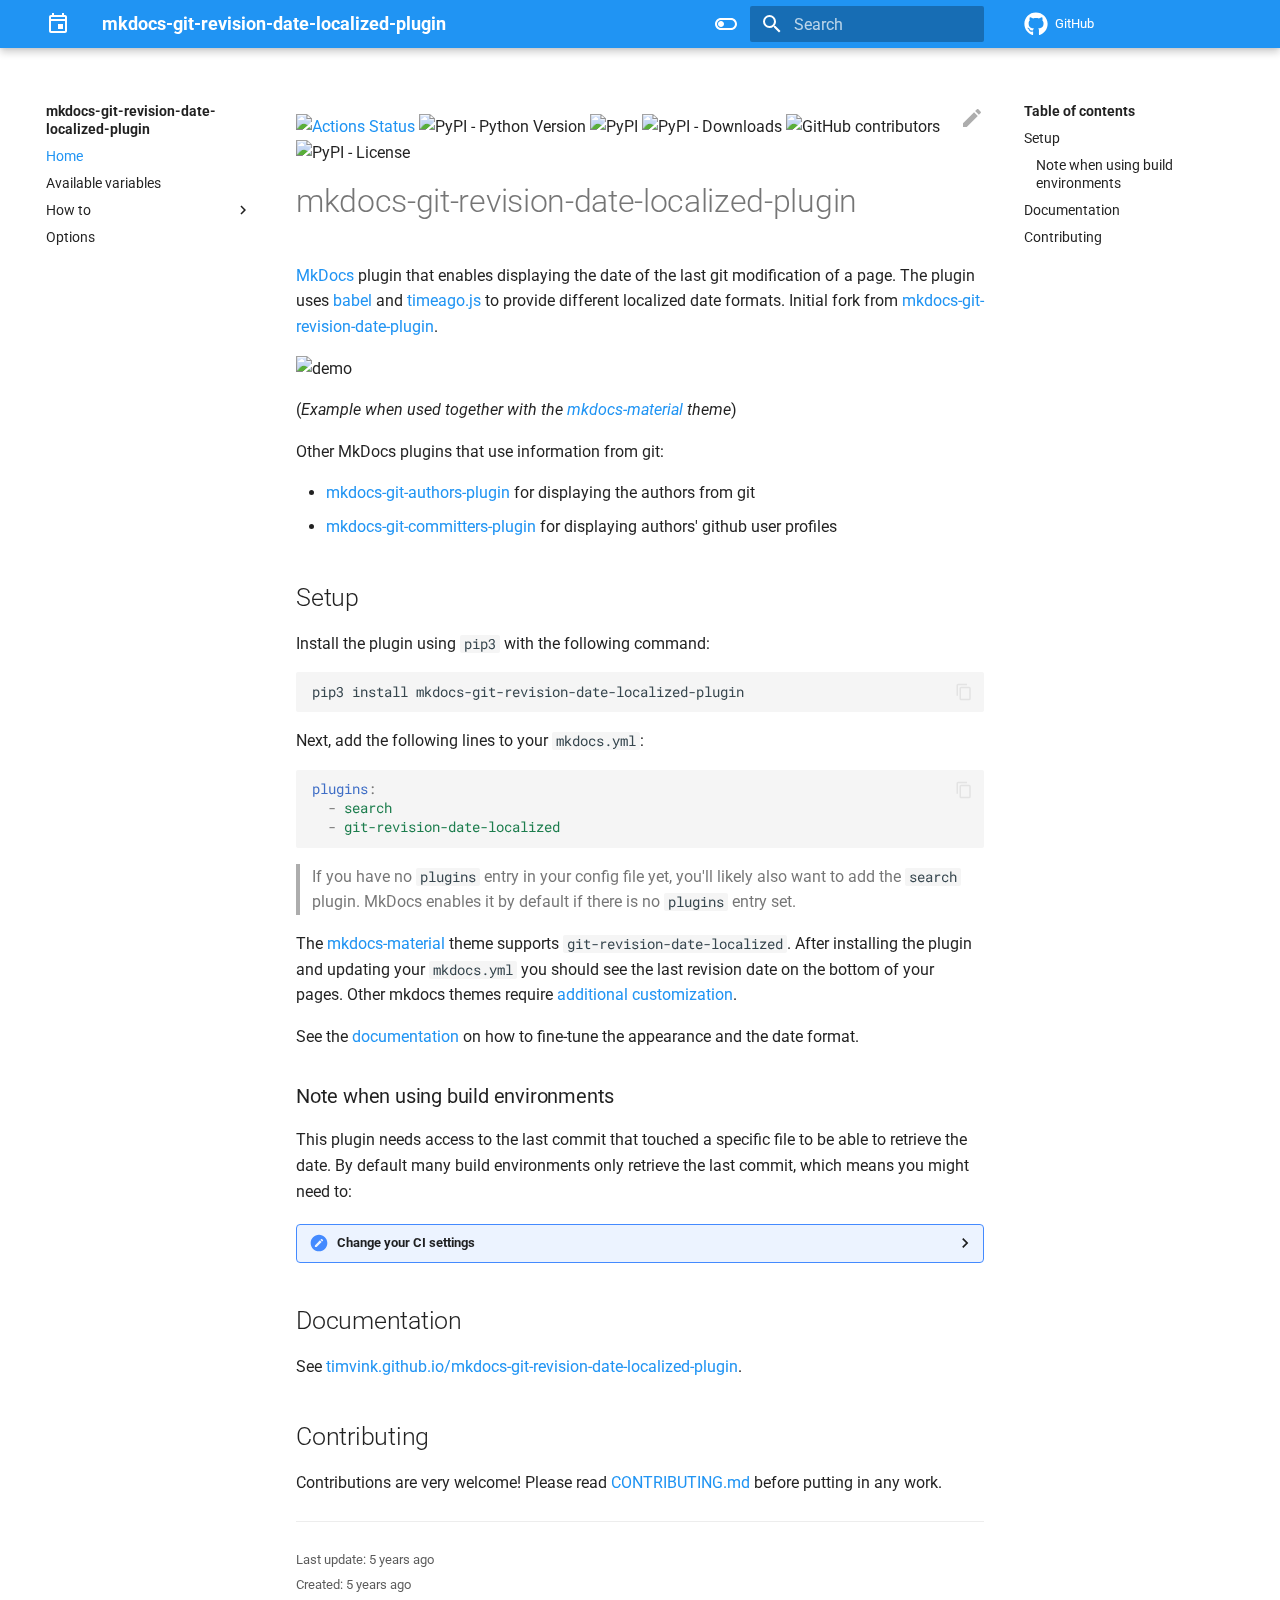
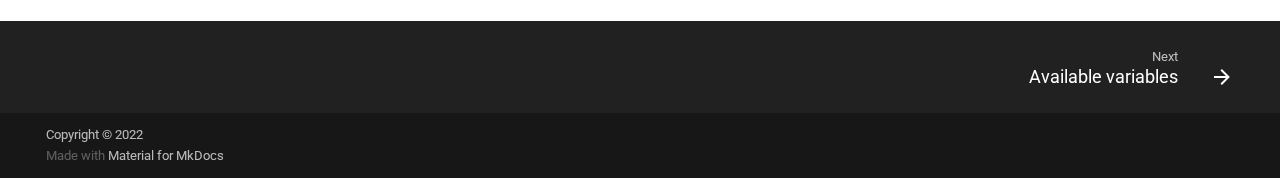
==== commit 9eea2e6b: "Deployed 7ddc74c with MkDocs version: 1.4.1" ====
--- a/index.html
+++ b/index.html
@@ -11,7 +11,7 @@
       
       
       <link rel="icon" href="assets/images/favicon.png">
-      <meta name="generator" content="mkdocs-1.3.0, mkdocs-material-8.2.1">
+      <meta name="generator" content="mkdocs-1.4.1, mkdocs-material-8.5.7">
     
     
       
@@ -19,29 +19,33 @@
       
     
     
-      <link rel="stylesheet" href="assets/stylesheets/main.e8d9bf0c.min.css">
-      
-        
-        <link rel="stylesheet" href="assets/stylesheets/palette.e6a45f82.min.css">
-        
-      
-    
-    
-    
-      
+      <link rel="stylesheet" href="assets/stylesheets/main.20d9efc8.min.css">
+      
+        
+        <link rel="stylesheet" href="assets/stylesheets/palette.cbb835fc.min.css">
+        
+      
+      
+
+    
+    
+    
+      
+        
         
         <link rel="preconnect" href="https://fonts.gstatic.com" crossorigin>
-        <link rel="stylesheet" href="https://fonts.googleapis.com/css?family=Roboto:300,400,400i,700%7CRoboto+Mono&display=fallback">
+        <link rel="stylesheet" href="https://fonts.googleapis.com/css?family=Roboto:300,300i,400,400i,700,700i%7CRoboto+Mono:400,400i,700,700i&display=fallback">
         <style>:root{--md-text-font:"Roboto";--md-code-font:"Roboto Mono"}</style>
       
     
     
       <link rel="stylesheet" href="css/timeago.css">
     
-    <script>__md_scope=new URL(".",location),__md_get=(e,_=localStorage,t=__md_scope)=>JSON.parse(_.getItem(t.pathname+"."+e)),__md_set=(e,_,t=localStorage,a=__md_scope)=>{try{t.setItem(a.pathname+"."+e,JSON.stringify(_))}catch(e){}}</script>
-    
-      
-
+    <script>__md_scope=new URL(".",location),__md_hash=e=>[...e].reduce((e,_)=>(e<<5)-e+_.charCodeAt(0),0),__md_get=(e,_=localStorage,t=__md_scope)=>JSON.parse(_.getItem(t.pathname+"."+e)),__md_set=(e,_,t=localStorage,a=__md_scope)=>{try{t.setItem(a.pathname+"."+e,JSON.stringify(_))}catch(e){}}</script>
+    
+      
+
+    
     
     
   </head>
@@ -83,11 +87,11 @@
     <a href="." title="mkdocs-git-revision-date-localized-plugin" class="md-header__button md-logo" aria-label="mkdocs-git-revision-date-localized-plugin" data-md-component="logo">
       
   
-  <svg xmlns="http://www.w3.org/2000/svg" viewBox="0 0 24 24"><path d="M19 4h-1V2h-2v2H8V2H6v2H5a2 2 0 0 0-2 2v14a2 2 0 0 0 2 2h14a2 2 0 0 0 2-2V6a2 2 0 0 0-2-2m0 16H5V10h14v10m0-12H5V6h14v2m-7 5h5v5h-5v-5z"/></svg>
+  <svg xmlns="http://www.w3.org/2000/svg" viewBox="0 0 24 24"><path d="M12 12h5v5h-5v-5m7-9h-1V1h-2v2H8V1H6v2H5c-1.1 0-2 .9-2 2v14c0 1.1.9 2 2 2h14c1.1 0 2-.9 2-2V5c0-1.1-.9-2-2-2m0 2v2H5V5h14M5 19V9h14v10H5Z"/></svg>
 
     </a>
     <label class="md-header__button md-icon" for="__drawer">
-      <svg xmlns="http://www.w3.org/2000/svg" viewBox="0 0 24 24"><path d="M3 6h18v2H3V6m0 5h18v2H3v-2m0 5h18v2H3v-2z"/></svg>
+      <svg xmlns="http://www.w3.org/2000/svg" viewBox="0 0 24 24"><path d="M3 6h18v2H3V6m0 5h18v2H3v-2m0 5h18v2H3v-2Z"/></svg>
     </label>
     <div class="md-header__title" data-md-component="header-title">
       <div class="md-header__ellipsis">
@@ -122,7 +126,7 @@
           <input class="md-option" data-md-color-media="(prefers-color-scheme: dark)" data-md-color-scheme="slate" data-md-color-primary="blue" data-md-color-accent="blue"  aria-label="Switch to light mode"  type="radio" name="__palette" id="__palette_2">
           
             <label class="md-header__button md-icon" title="Switch to light mode" for="__palette_1" hidden>
-              <svg xmlns="http://www.w3.org/2000/svg" viewBox="0 0 24 24"><path d="M17 7H7a5 5 0 0 0-5 5 5 5 0 0 0 5 5h10a5 5 0 0 0 5-5 5 5 0 0 0-5-5m0 8a3 3 0 0 1-3-3 3 3 0 0 1 3-3 3 3 0 0 1 3 3 3 3 0 0 1-3 3z"/></svg>
+              <svg xmlns="http://www.w3.org/2000/svg" viewBox="0 0 24 24"><path d="M17 7H7a5 5 0 0 0-5 5 5 5 0 0 0 5 5h10a5 5 0 0 0 5-5 5 5 0 0 0-5-5m0 8a3 3 0 0 1-3-3 3 3 0 0 1 3-3 3 3 0 0 1 3 3 3 3 0 0 1-3 3Z"/></svg>
             </label>
           
         
@@ -131,7 +135,7 @@
     
     
       <label class="md-header__button md-icon" for="__search">
-        <svg xmlns="http://www.w3.org/2000/svg" viewBox="0 0 24 24"><path d="M9.5 3A6.5 6.5 0 0 1 16 9.5c0 1.61-.59 3.09-1.56 4.23l.27.27h.79l5 5-1.5 1.5-5-5v-.79l-.27-.27A6.516 6.516 0 0 1 9.5 16 6.5 6.5 0 0 1 3 9.5 6.5 6.5 0 0 1 9.5 3m0 2C7 5 5 7 5 9.5S7 14 9.5 14 14 12 14 9.5 12 5 9.5 5z"/></svg>
+        <svg xmlns="http://www.w3.org/2000/svg" viewBox="0 0 24 24"><path d="M9.5 3A6.5 6.5 0 0 1 16 9.5c0 1.61-.59 3.09-1.56 4.23l.27.27h.79l5 5-1.5 1.5-5-5v-.79l-.27-.27A6.516 6.516 0 0 1 9.5 16 6.5 6.5 0 0 1 3 9.5 6.5 6.5 0 0 1 9.5 3m0 2C7 5 5 7 5 9.5S7 14 9.5 14 14 12 14 9.5 12 5 9.5 5Z"/></svg>
       </label>
       <div class="md-search" data-md-component="search" role="dialog">
   <label class="md-search__overlay" for="__search"></label>
@@ -139,13 +143,13 @@
     <form class="md-search__form" name="search">
       <input type="text" class="md-search__input" name="query" aria-label="Search" placeholder="Search" autocapitalize="off" autocorrect="off" autocomplete="off" spellcheck="false" data-md-component="search-query" required>
       <label class="md-search__icon md-icon" for="__search">
-        <svg xmlns="http://www.w3.org/2000/svg" viewBox="0 0 24 24"><path d="M9.5 3A6.5 6.5 0 0 1 16 9.5c0 1.61-.59 3.09-1.56 4.23l.27.27h.79l5 5-1.5 1.5-5-5v-.79l-.27-.27A6.516 6.516 0 0 1 9.5 16 6.5 6.5 0 0 1 3 9.5 6.5 6.5 0 0 1 9.5 3m0 2C7 5 5 7 5 9.5S7 14 9.5 14 14 12 14 9.5 12 5 9.5 5z"/></svg>
-        <svg xmlns="http://www.w3.org/2000/svg" viewBox="0 0 24 24"><path d="M20 11v2H8l5.5 5.5-1.42 1.42L4.16 12l7.92-7.92L13.5 5.5 8 11h12z"/></svg>
+        <svg xmlns="http://www.w3.org/2000/svg" viewBox="0 0 24 24"><path d="M9.5 3A6.5 6.5 0 0 1 16 9.5c0 1.61-.59 3.09-1.56 4.23l.27.27h.79l5 5-1.5 1.5-5-5v-.79l-.27-.27A6.516 6.516 0 0 1 9.5 16 6.5 6.5 0 0 1 3 9.5 6.5 6.5 0 0 1 9.5 3m0 2C7 5 5 7 5 9.5S7 14 9.5 14 14 12 14 9.5 12 5 9.5 5Z"/></svg>
+        <svg xmlns="http://www.w3.org/2000/svg" viewBox="0 0 24 24"><path d="M20 11v2H8l5.5 5.5-1.42 1.42L4.16 12l7.92-7.92L13.5 5.5 8 11h12Z"/></svg>
       </label>
       <nav class="md-search__options" aria-label="Search">
         
-        <button type="reset" class="md-search__icon md-icon" aria-label="Clear" tabindex="-1">
-          <svg xmlns="http://www.w3.org/2000/svg" viewBox="0 0 24 24"><path d="M19 6.41 17.59 5 12 10.59 6.41 5 5 6.41 10.59 12 5 17.59 6.41 19 12 13.41 17.59 19 19 17.59 13.41 12 19 6.41z"/></svg>
+        <button type="reset" class="md-search__icon md-icon" title="Clear" aria-label="Clear" tabindex="-1">
+          <svg xmlns="http://www.w3.org/2000/svg" viewBox="0 0 24 24"><path d="M19 6.41 17.59 5 12 10.59 6.41 5 5 6.41 10.59 12 5 17.59 6.41 19 12 13.41 17.59 19 19 17.59 13.41 12 19 6.41Z"/></svg>
         </button>
       </nav>
       
@@ -168,7 +172,7 @@
         <a href="https://github.com/timvink/mkdocs-git-revision-date-localized-plugin" title="Go to repository" class="md-source" data-md-component="source">
   <div class="md-source__icon md-icon">
     
-    <svg xmlns="http://www.w3.org/2000/svg" viewBox="0 0 496 512"><!--! Font Awesome Free 6.0.0 by @fontawesome - https://fontawesome.com License - https://fontawesome.com/license/free (Icons: CC BY 4.0, Fonts: SIL OFL 1.1, Code: MIT License) Copyright 2022 Fonticons, Inc.--><path d="M165.9 397.4c0 2-2.3 3.6-5.2 3.6-3.3.3-5.6-1.3-5.6-3.6 0-2 2.3-3.6 5.2-3.6 3-.3 5.6 1.3 5.6 3.6zm-31.1-4.5c-.7 2 1.3 4.3 4.3 4.9 2.6 1 5.6 0 6.2-2s-1.3-4.3-4.3-5.2c-2.6-.7-5.5.3-6.2 2.3zm44.2-1.7c-2.9.7-4.9 2.6-4.6 4.9.3 2 2.9 3.3 5.9 2.6 2.9-.7 4.9-2.6 4.6-4.6-.3-1.9-3-3.2-5.9-2.9zM244.8 8C106.1 8 0 113.3 0 252c0 110.9 69.8 205.8 169.5 239.2 12.8 2.3 17.3-5.6 17.3-12.1 0-6.2-.3-40.4-.3-61.4 0 0-70 15-84.7-29.8 0 0-11.4-29.1-27.8-36.6 0 0-22.9-15.7 1.6-15.4 0 0 24.9 2 38.6 25.8 21.9 38.6 58.6 27.5 72.9 20.9 2.3-16 8.8-27.1 16-33.7-55.9-6.2-112.3-14.3-112.3-110.5 0-27.5 7.6-41.3 23.6-58.9-2.6-6.5-11.1-33.3 2.6-67.9 20.9-6.5 69 27 69 27 20-5.6 41.5-8.5 62.8-8.5s42.8 2.9 62.8 8.5c0 0 48.1-33.6 69-27 13.7 34.7 5.2 61.4 2.6 67.9 16 17.7 25.8 31.5 25.8 58.9 0 96.5-58.9 104.2-114.8 110.5 9.2 7.9 17 22.9 17 46.4 0 33.7-.3 75.4-.3 83.6 0 6.5 4.6 14.4 17.3 12.1C428.2 457.8 496 362.9 496 252 496 113.3 383.5 8 244.8 8zM97.2 352.9c-1.3 1-1 3.3.7 5.2 1.6 1.6 3.9 2.3 5.2 1 1.3-1 1-3.3-.7-5.2-1.6-1.6-3.9-2.3-5.2-1zm-10.8-8.1c-.7 1.3.3 2.9 2.3 3.9 1.6 1 3.6.7 4.3-.7.7-1.3-.3-2.9-2.3-3.9-2-.6-3.6-.3-4.3.7zm32.4 35.6c-1.6 1.3-1 4.3 1.3 6.2 2.3 2.3 5.2 2.6 6.5 1 1.3-1.3.7-4.3-1.3-6.2-2.2-2.3-5.2-2.6-6.5-1zm-11.4-14.7c-1.6 1-1.6 3.6 0 5.9 1.6 2.3 4.3 3.3 5.6 2.3 1.6-1.3 1.6-3.9 0-6.2-1.4-2.3-4-3.3-5.6-2z"/></svg>
+    <svg xmlns="http://www.w3.org/2000/svg" viewBox="0 0 496 512"><!--! Font Awesome Free 6.2.0 by @fontawesome - https://fontawesome.com License - https://fontawesome.com/license/free (Icons: CC BY 4.0, Fonts: SIL OFL 1.1, Code: MIT License) Copyright 2022 Fonticons, Inc.--><path d="M165.9 397.4c0 2-2.3 3.6-5.2 3.6-3.3.3-5.6-1.3-5.6-3.6 0-2 2.3-3.6 5.2-3.6 3-.3 5.6 1.3 5.6 3.6zm-31.1-4.5c-.7 2 1.3 4.3 4.3 4.9 2.6 1 5.6 0 6.2-2s-1.3-4.3-4.3-5.2c-2.6-.7-5.5.3-6.2 2.3zm44.2-1.7c-2.9.7-4.9 2.6-4.6 4.9.3 2 2.9 3.3 5.9 2.6 2.9-.7 4.9-2.6 4.6-4.6-.3-1.9-3-3.2-5.9-2.9zM244.8 8C106.1 8 0 113.3 0 252c0 110.9 69.8 205.8 169.5 239.2 12.8 2.3 17.3-5.6 17.3-12.1 0-6.2-.3-40.4-.3-61.4 0 0-70 15-84.7-29.8 0 0-11.4-29.1-27.8-36.6 0 0-22.9-15.7 1.6-15.4 0 0 24.9 2 38.6 25.8 21.9 38.6 58.6 27.5 72.9 20.9 2.3-16 8.8-27.1 16-33.7-55.9-6.2-112.3-14.3-112.3-110.5 0-27.5 7.6-41.3 23.6-58.9-2.6-6.5-11.1-33.3 2.6-67.9 20.9-6.5 69 27 69 27 20-5.6 41.5-8.5 62.8-8.5s42.8 2.9 62.8 8.5c0 0 48.1-33.6 69-27 13.7 34.7 5.2 61.4 2.6 67.9 16 17.7 25.8 31.5 25.8 58.9 0 96.5-58.9 104.2-114.8 110.5 9.2 7.9 17 22.9 17 46.4 0 33.7-.3 75.4-.3 83.6 0 6.5 4.6 14.4 17.3 12.1C428.2 457.8 496 362.9 496 252 496 113.3 383.5 8 244.8 8zM97.2 352.9c-1.3 1-1 3.3.7 5.2 1.6 1.6 3.9 2.3 5.2 1 1.3-1 1-3.3-.7-5.2-1.6-1.6-3.9-2.3-5.2-1zm-10.8-8.1c-.7 1.3.3 2.9 2.3 3.9 1.6 1 3.6.7 4.3-.7.7-1.3-.3-2.9-2.3-3.9-2-.6-3.6-.3-4.3.7zm32.4 35.6c-1.6 1.3-1 4.3 1.3 6.2 2.3 2.3 5.2 2.6 6.5 1 1.3-1.3.7-4.3-1.3-6.2-2.2-2.3-5.2-2.6-6.5-1zm-11.4-14.7c-1.6 1-1.6 3.6 0 5.9 1.6 2.3 4.3 3.3 5.6 2.3 1.6-1.3 1.6-3.9 0-6.2-1.4-2.3-4-3.3-5.6-2z"/></svg>
   </div>
   <div class="md-source__repository">
     GitHub
@@ -203,7 +207,7 @@
     <a href="." title="mkdocs-git-revision-date-localized-plugin" class="md-nav__button md-logo" aria-label="mkdocs-git-revision-date-localized-plugin" data-md-component="logo">
       
   
-  <svg xmlns="http://www.w3.org/2000/svg" viewBox="0 0 24 24"><path d="M19 4h-1V2h-2v2H8V2H6v2H5a2 2 0 0 0-2 2v14a2 2 0 0 0 2 2h14a2 2 0 0 0 2-2V6a2 2 0 0 0-2-2m0 16H5V10h14v10m0-12H5V6h14v2m-7 5h5v5h-5v-5z"/></svg>
+  <svg xmlns="http://www.w3.org/2000/svg" viewBox="0 0 24 24"><path d="M12 12h5v5h-5v-5m7-9h-1V1h-2v2H8V1H6v2H5c-1.1 0-2 .9-2 2v14c0 1.1.9 2 2 2h14c1.1 0 2-.9 2-2V5c0-1.1-.9-2-2-2m0 2v2H5V5h14M5 19V9h14v10H5Z"/></svg>
 
     </a>
     mkdocs-git-revision-date-localized-plugin
@@ -213,7 +217,7 @@
       <a href="https://github.com/timvink/mkdocs-git-revision-date-localized-plugin" title="Go to repository" class="md-source" data-md-component="source">
   <div class="md-source__icon md-icon">
     
-    <svg xmlns="http://www.w3.org/2000/svg" viewBox="0 0 496 512"><!--! Font Awesome Free 6.0.0 by @fontawesome - https://fontawesome.com License - https://fontawesome.com/license/free (Icons: CC BY 4.0, Fonts: SIL OFL 1.1, Code: MIT License) Copyright 2022 Fonticons, Inc.--><path d="M165.9 397.4c0 2-2.3 3.6-5.2 3.6-3.3.3-5.6-1.3-5.6-3.6 0-2 2.3-3.6 5.2-3.6 3-.3 5.6 1.3 5.6 3.6zm-31.1-4.5c-.7 2 1.3 4.3 4.3 4.9 2.6 1 5.6 0 6.2-2s-1.3-4.3-4.3-5.2c-2.6-.7-5.5.3-6.2 2.3zm44.2-1.7c-2.9.7-4.9 2.6-4.6 4.9.3 2 2.9 3.3 5.9 2.6 2.9-.7 4.9-2.6 4.6-4.6-.3-1.9-3-3.2-5.9-2.9zM244.8 8C106.1 8 0 113.3 0 252c0 110.9 69.8 205.8 169.5 239.2 12.8 2.3 17.3-5.6 17.3-12.1 0-6.2-.3-40.4-.3-61.4 0 0-70 15-84.7-29.8 0 0-11.4-29.1-27.8-36.6 0 0-22.9-15.7 1.6-15.4 0 0 24.9 2 38.6 25.8 21.9 38.6 58.6 27.5 72.9 20.9 2.3-16 8.8-27.1 16-33.7-55.9-6.2-112.3-14.3-112.3-110.5 0-27.5 7.6-41.3 23.6-58.9-2.6-6.5-11.1-33.3 2.6-67.9 20.9-6.5 69 27 69 27 20-5.6 41.5-8.5 62.8-8.5s42.8 2.9 62.8 8.5c0 0 48.1-33.6 69-27 13.7 34.7 5.2 61.4 2.6 67.9 16 17.7 25.8 31.5 25.8 58.9 0 96.5-58.9 104.2-114.8 110.5 9.2 7.9 17 22.9 17 46.4 0 33.7-.3 75.4-.3 83.6 0 6.5 4.6 14.4 17.3 12.1C428.2 457.8 496 362.9 496 252 496 113.3 383.5 8 244.8 8zM97.2 352.9c-1.3 1-1 3.3.7 5.2 1.6 1.6 3.9 2.3 5.2 1 1.3-1 1-3.3-.7-5.2-1.6-1.6-3.9-2.3-5.2-1zm-10.8-8.1c-.7 1.3.3 2.9 2.3 3.9 1.6 1 3.6.7 4.3-.7.7-1.3-.3-2.9-2.3-3.9-2-.6-3.6-.3-4.3.7zm32.4 35.6c-1.6 1.3-1 4.3 1.3 6.2 2.3 2.3 5.2 2.6 6.5 1 1.3-1.3.7-4.3-1.3-6.2-2.2-2.3-5.2-2.6-6.5-1zm-11.4-14.7c-1.6 1-1.6 3.6 0 5.9 1.6 2.3 4.3 3.3 5.6 2.3 1.6-1.3 1.6-3.9 0-6.2-1.4-2.3-4-3.3-5.6-2z"/></svg>
+    <svg xmlns="http://www.w3.org/2000/svg" viewBox="0 0 496 512"><!--! Font Awesome Free 6.2.0 by @fontawesome - https://fontawesome.com License - https://fontawesome.com/license/free (Icons: CC BY 4.0, Fonts: SIL OFL 1.1, Code: MIT License) Copyright 2022 Fonticons, Inc.--><path d="M165.9 397.4c0 2-2.3 3.6-5.2 3.6-3.3.3-5.6-1.3-5.6-3.6 0-2 2.3-3.6 5.2-3.6 3-.3 5.6 1.3 5.6 3.6zm-31.1-4.5c-.7 2 1.3 4.3 4.3 4.9 2.6 1 5.6 0 6.2-2s-1.3-4.3-4.3-5.2c-2.6-.7-5.5.3-6.2 2.3zm44.2-1.7c-2.9.7-4.9 2.6-4.6 4.9.3 2 2.9 3.3 5.9 2.6 2.9-.7 4.9-2.6 4.6-4.6-.3-1.9-3-3.2-5.9-2.9zM244.8 8C106.1 8 0 113.3 0 252c0 110.9 69.8 205.8 169.5 239.2 12.8 2.3 17.3-5.6 17.3-12.1 0-6.2-.3-40.4-.3-61.4 0 0-70 15-84.7-29.8 0 0-11.4-29.1-27.8-36.6 0 0-22.9-15.7 1.6-15.4 0 0 24.9 2 38.6 25.8 21.9 38.6 58.6 27.5 72.9 20.9 2.3-16 8.8-27.1 16-33.7-55.9-6.2-112.3-14.3-112.3-110.5 0-27.5 7.6-41.3 23.6-58.9-2.6-6.5-11.1-33.3 2.6-67.9 20.9-6.5 69 27 69 27 20-5.6 41.5-8.5 62.8-8.5s42.8 2.9 62.8 8.5c0 0 48.1-33.6 69-27 13.7 34.7 5.2 61.4 2.6 67.9 16 17.7 25.8 31.5 25.8 58.9 0 96.5-58.9 104.2-114.8 110.5 9.2 7.9 17 22.9 17 46.4 0 33.7-.3 75.4-.3 83.6 0 6.5 4.6 14.4 17.3 12.1C428.2 457.8 496 362.9 496 252 496 113.3 383.5 8 244.8 8zM97.2 352.9c-1.3 1-1 3.3.7 5.2 1.6 1.6 3.9 2.3 5.2 1 1.3-1 1-3.3-.7-5.2-1.6-1.6-3.9-2.3-5.2-1zm-10.8-8.1c-.7 1.3.3 2.9 2.3 3.9 1.6 1 3.6.7 4.3-.7.7-1.3-.3-2.9-2.3-3.9-2-.6-3.6-.3-4.3.7zm32.4 35.6c-1.6 1.3-1 4.3 1.3 6.2 2.3 2.3 5.2 2.6 6.5 1 1.3-1.3.7-4.3-1.3-6.2-2.2-2.3-5.2-2.6-6.5-1zm-11.4-14.7c-1.6 1-1.6 3.6 0 5.9 1.6 2.3 4.3 3.3 5.6 2.3 1.6-1.3 1.6-3.9 0-6.2-1.4-2.3-4-3.3-5.6-2z"/></svg>
   </div>
   <div class="md-source__repository">
     GitHub
@@ -480,15 +484,17 @@
               </div>
             
           
-          <div class="md-content" data-md-component="content">
-            <article class="md-content__inner md-typeset">
-              
-  
+          
+            <div class="md-content" data-md-component="content">
+              <article class="md-content__inner md-typeset">
                 
-<a href="https://github.com/timvink/mkdocs-git-revision-date-localized-plugin/edit/master/docs/index.md" title="Edit this page" class="md-content__button md-icon">
-  <svg xmlns="http://www.w3.org/2000/svg" viewBox="0 0 24 24"><path d="M20.71 7.04c.39-.39.39-1.04 0-1.41l-2.34-2.34c-.37-.39-1.02-.39-1.41 0l-1.84 1.83 3.75 3.75M3 17.25V21h3.75L17.81 9.93l-3.75-3.75L3 17.25z"/></svg>
-</a>
-
+  
+                  
+
+  <a href="https://github.com/timvink/mkdocs-git-revision-date-localized-plugin/edit/master/docs/index.md" title="Edit this page" class="md-content__button md-icon">
+    
+    <svg xmlns="http://www.w3.org/2000/svg" viewBox="0 0 24 24"><path d="M20.71 7.04c.39-.39.39-1.04 0-1.41l-2.34-2.34c-.37-.39-1.02-.39-1.41 0l-1.84 1.83 3.75 3.75M3 17.25V21h3.75L17.81 9.93l-3.75-3.75L3 17.25Z"/></svg>
+  </a>
 
 
 <p><a href="https://github.com/timvink/mkdocs-git-revision-date-localized-plugin/actions"><img alt="Actions Status" src="https://github.com/timvink/mkdocs-git-revision-date-localized-plugin/workflows/pytest/badge.svg" /></a>
@@ -511,9 +517,9 @@
 <div class="highlight"><pre><span></span><code>pip3 install mkdocs-git-revision-date-localized-plugin
 </code></pre></div>
 <p>Next, add the following lines to your <code>mkdocs.yml</code>:</p>
-<div class="highlight"><pre><span></span><code><span class="nt">plugins</span><span class="p">:</span>
-  <span class="p p-Indicator">-</span> <span class="l l-Scalar l-Scalar-Plain">search</span>
-  <span class="p p-Indicator">-</span> <span class="l l-Scalar l-Scalar-Plain">git-revision-date-localized</span>
+<div class="highlight"><pre><span></span><code><span class="nt">plugins</span><span class="p">:</span><span class="w"></span>
+<span class="w">  </span><span class="p p-Indicator">-</span><span class="w"> </span><span class="l l-Scalar l-Scalar-Plain">search</span><span class="w"></span>
+<span class="w">  </span><span class="p p-Indicator">-</span><span class="w"> </span><span class="l l-Scalar l-Scalar-Plain">git-revision-date-localized</span><span class="w"></span>
 </code></pre></div>
 <blockquote>
 <p>If you have no <code>plugins</code> entry in your config file yet, you'll likely also want to add the <code>search</code> plugin. MkDocs enables it by default if there is no <code>plugins</code> entry set.</p>
@@ -551,19 +557,28 @@
   </small>
 </div>
 
-              
-
-  
-
-            </article>
-          </div>
+
+
+
+
+                
+
+  
+
+              </article>
+            </div>
+          
+          
+  <script>var tabs=__md_get("__tabs");if(Array.isArray(tabs))e:for(var set of document.querySelectorAll(".tabbed-set")){var tab,labels=set.querySelector(".tabbed-labels");for(tab of tabs)for(var label of labels.getElementsByTagName("label"))if(label.innerText.trim()===tab){var input=document.getElementById(label.htmlFor);input.checked=!0;continue e}}</script>
+
         </div>
         
       </main>
       
         <footer class="md-footer">
   
-    <nav class="md-footer__inner md-grid" aria-label="Footer">
+    
+    <nav class="md-footer__inner md-grid" aria-label="Footer" >
       
       
         
@@ -577,7 +592,7 @@
             </div>
           </div>
           <div class="md-footer__button md-icon">
-            <svg xmlns="http://www.w3.org/2000/svg" viewBox="0 0 24 24"><path d="M4 11v2h12l-5.5 5.5 1.42 1.42L19.84 12l-7.92-7.92L10.5 5.5 16 11H4z"/></svg>
+            <svg xmlns="http://www.w3.org/2000/svg" viewBox="0 0 24 24"><path d="M4 11v2h12l-5.5 5.5 1.42 1.42L19.84 12l-7.92-7.92L10.5 5.5 16 11H4Z"/></svg>
           </div>
         </a>
       
@@ -607,10 +622,11 @@
     <div class="md-dialog" data-md-component="dialog">
       <div class="md-dialog__inner md-typeset"></div>
     </div>
-    <script id="__config" type="application/json">{"base": ".", "features": ["content.tabs.link"], "search": "assets/javascripts/workers/search.bd0b6b67.min.js", "translations": {"clipboard.copied": "Copied to clipboard", "clipboard.copy": "Copy to clipboard", "search.config.lang": "en", "search.config.pipeline": "trimmer, stopWordFilter", "search.config.separator": "[\\s\\-]+", "search.placeholder": "Search", "search.result.more.one": "1 more on this page", "search.result.more.other": "# more on this page", "search.result.none": "No matching documents", "search.result.one": "1 matching document", "search.result.other": "# matching documents", "search.result.placeholder": "Type to start searching", "search.result.term.missing": "Missing", "select.version.title": "Select version"}}</script>
-    
-    
-      <script src="assets/javascripts/bundle.8aa65030.min.js"></script>
+    
+    <script id="__config" type="application/json">{"base": ".", "features": ["content.tabs.link"], "search": "assets/javascripts/workers/search.16e2a7d4.min.js", "translations": {"clipboard.copied": "Copied to clipboard", "clipboard.copy": "Copy to clipboard", "search.config.lang": "en", "search.config.pipeline": "trimmer, stopWordFilter", "search.config.separator": "[\\s\\-]+", "search.placeholder": "Search", "search.result.more.one": "1 more on this page", "search.result.more.other": "# more on this page", "search.result.none": "No matching documents", "search.result.one": "1 matching document", "search.result.other": "# matching documents", "search.result.placeholder": "Type to start searching", "search.result.term.missing": "Missing", "select.version.title": "Select version"}}</script>
+    
+    
+      <script src="assets/javascripts/bundle.8492ddcf.min.js"></script>
       
         <script src="js/timeago.min.js"></script>
       
--- a/assets/stylesheets/main.20d9efc8.min.css
+++ b/assets/stylesheets/main.20d9efc8.min.css
@@ -0,0 +1 @@
+@charset "UTF-8";html{-webkit-text-size-adjust:none;-moz-text-size-adjust:none;-ms-text-size-adjust:none;text-size-adjust:none;box-sizing:border-box}*,:after,:before{box-sizing:inherit}@media (prefers-reduced-motion){*,:after,:before{transition:none!important}}body{margin:0}a,button,input,label{-webkit-tap-highlight-color:transparent}a{color:inherit;text-decoration:none}hr{border:0;box-sizing:initial;display:block;height:.05rem;overflow:visible;padding:0}small{font-size:80%}sub,sup{line-height:1em}img{border-style:none}table{border-collapse:initial;border-spacing:0}td,th{font-weight:400;vertical-align:top}button{background:transparent;border:0;font-family:inherit;font-size:inherit;margin:0;padding:0}input{border:0;outline:none}:root,[data-md-color-scheme=default]{--md-default-fg-color:rgba(0,0,0,.87);--md-default-fg-color--light:rgba(0,0,0,.54);--md-default-fg-color--lighter:rgba(0,0,0,.32);--md-default-fg-color--lightest:rgba(0,0,0,.07);--md-default-bg-color:#fff;--md-default-bg-color--light:hsla(0,0%,100%,.7);--md-default-bg-color--lighter:hsla(0,0%,100%,.3);--md-default-bg-color--lightest:hsla(0,0%,100%,.12);--md-primary-fg-color:#4051b5;--md-primary-fg-color--light:#5d6cc0;--md-primary-fg-color--dark:#303fa1;--md-primary-bg-color:#fff;--md-primary-bg-color--light:hsla(0,0%,100%,.7);--md-accent-fg-color:#526cfe;--md-accent-fg-color--transparent:rgba(82,108,254,.1);--md-accent-bg-color:#fff;--md-accent-bg-color--light:hsla(0,0%,100%,.7);--md-code-fg-color:#36464e;--md-code-bg-color:#f5f5f5;--md-code-hl-color:rgba(255,255,0,.5);--md-code-hl-number-color:#d52a2a;--md-code-hl-special-color:#db1457;--md-code-hl-function-color:#a846b9;--md-code-hl-constant-color:#6e59d9;--md-code-hl-keyword-color:#3f6ec6;--md-code-hl-string-color:#1c7d4d;--md-code-hl-name-color:var(--md-code-fg-color);--md-code-hl-operator-color:var(--md-default-fg-color--light);--md-code-hl-punctuation-color:var(--md-default-fg-color--light);--md-code-hl-comment-color:var(--md-default-fg-color--light);--md-code-hl-generic-color:var(--md-default-fg-color--light);--md-code-hl-variable-color:var(--md-default-fg-color--light);--md-typeset-color:var(--md-default-fg-color);--md-typeset-a-color:var(--md-primary-fg-color);--md-typeset-mark-color:rgba(255,255,0,.5);--md-typeset-del-color:rgba(245,80,61,.15);--md-typeset-ins-color:rgba(11,213,112,.15);--md-typeset-kbd-color:#fafafa;--md-typeset-kbd-accent-color:#fff;--md-typeset-kbd-border-color:#b8b8b8;--md-typeset-table-color:rgba(0,0,0,.12);--md-admonition-fg-color:var(--md-default-fg-color);--md-admonition-bg-color:var(--md-default-bg-color);--md-footer-fg-color:#fff;--md-footer-fg-color--light:hsla(0,0%,100%,.7);--md-footer-fg-color--lighter:hsla(0,0%,100%,.3);--md-footer-bg-color:rgba(0,0,0,.87);--md-footer-bg-color--dark:rgba(0,0,0,.32);--md-shadow-z1:0 0.2rem 0.5rem rgba(0,0,0,.05),0 0 0.05rem rgba(0,0,0,.1);--md-shadow-z2:0 0.2rem 0.5rem rgba(0,0,0,.1),0 0 0.05rem rgba(0,0,0,.25);--md-shadow-z3:0 0.2rem 0.5rem rgba(0,0,0,.2),0 0 0.05rem rgba(0,0,0,.35)}.md-icon svg{fill:currentcolor;display:block;height:1.2rem;width:1.2rem}body{-webkit-font-smoothing:antialiased;-moz-osx-font-smoothing:grayscale;--md-text-font-family:var(--md-text-font,_),-apple-system,BlinkMacSystemFont,Helvetica,Arial,sans-serif;--md-code-font-family:var(--md-code-font,_),SFMono-Regular,Consolas,Menlo,monospace}body,input{font-feature-settings:"kern","liga";font-family:var(--md-text-font-family)}body,code,input,kbd,pre{color:var(--md-typeset-color)}code,kbd,pre{font-feature-settings:"kern";font-family:var(--md-code-font-family)}:root{--md-typeset-table-sort-icon:url('data:image/svg+xml;charset=utf-8,<svg xmlns="http://www.w3.org/2000/svg" viewBox="0 0 24 24"><path d="m18 21-4-4h3V7h-3l4-4 4 4h-3v10h3M2 19v-2h10v2M2 13v-2h7v2M2 7V5h4v2H2Z"/></svg>');--md-typeset-table-sort-icon--asc:url('data:image/svg+xml;charset=utf-8,<svg xmlns="http://www.w3.org/2000/svg" viewBox="0 0 24 24"><path d="M19 17h3l-4 4-4-4h3V3h2M2 17h10v2H2M6 5v2H2V5m0 6h7v2H2v-2Z"/></svg>');--md-typeset-table-sort-icon--desc:url('data:image/svg+xml;charset=utf-8,<svg xmlns="http://www.w3.org/2000/svg" viewBox="0 0 24 24"><path d="M19 7h3l-4-4-4 4h3v14h2M2 17h10v2H2M6 5v2H2V5m0 6h7v2H2v-2Z"/></svg>')}.md-typeset{-webkit-print-color-adjust:exact;color-adjust:exact;font-size:.8rem;line-height:1.6}@media print{.md-typeset{font-size:.68rem}}.md-typeset blockquote,.md-typeset dl,.md-typeset figure,.md-typeset ol,.md-typeset pre,.md-typeset ul{margin-bottom:1em;margin-top:1em}.md-typeset h1{color:var(--md-default-fg-color--light);font-size:2em;line-height:1.3;margin:0 0 1.25em}.md-typeset h1,.md-typeset h2{font-weight:300;letter-spacing:-.01em}.md-typeset h2{font-size:1.5625em;line-height:1.4;margin:1.6em 0 .64em}.md-typeset h3{font-size:1.25em;font-weight:400;letter-spacing:-.01em;line-height:1.5;margin:1.6em 0 .8em}.md-typeset h2+h3{margin-top:.8em}.md-typeset h4{font-weight:700;letter-spacing:-.01em;margin:1em 0}.md-typeset h5,.md-typeset h6{color:var(--md-default-fg-color--light);font-size:.8em;font-weight:700;letter-spacing:-.01em;margin:1.25em 0}.md-typeset h5{text-transform:uppercase}.md-typeset hr{border-bottom:.05rem solid var(--md-default-fg-color--lightest);display:flow-root;margin:1.5em 0}.md-typeset a{color:var(--md-typeset-a-color);word-break:break-word}.md-typeset a,.md-typeset a:before{transition:color 125ms}.md-typeset a:focus,.md-typeset a:hover{color:var(--md-accent-fg-color)}.md-typeset a:focus code,.md-typeset a:hover code{background-color:var(--md-accent-fg-color--transparent)}.md-typeset a code{color:currentcolor;transition:background-color 125ms}.md-typeset a.focus-visible{outline-color:var(--md-accent-fg-color);outline-offset:.2rem}.md-typeset code,.md-typeset kbd,.md-typeset pre{color:var(--md-code-fg-color);direction:ltr;font-variant-ligatures:none}@media print{.md-typeset code,.md-typeset kbd,.md-typeset pre{white-space:pre-wrap}}.md-typeset code{background-color:var(--md-code-bg-color);border-radius:.1rem;-webkit-box-decoration-break:clone;box-decoration-break:clone;font-size:.85em;padding:0 .2941176471em;word-break:break-word}.md-typeset code:not(.focus-visible){-webkit-tap-highlight-color:transparent;outline:none}.md-typeset pre{display:flow-root;line-height:1.4;position:relative}.md-typeset pre>code{-webkit-box-decoration-break:slice;box-decoration-break:slice;box-shadow:none;display:block;margin:0;outline-color:var(--md-accent-fg-color);overflow:auto;padding:.7720588235em 1.1764705882em;scrollbar-color:var(--md-default-fg-color--lighter) transparent;scrollbar-width:thin;touch-action:auto;word-break:normal}.md-typeset pre>code:hover{scrollbar-color:var(--md-accent-fg-color) transparent}.md-typeset pre>code::-webkit-scrollbar{height:.2rem;width:.2rem}.md-typeset pre>code::-webkit-scrollbar-thumb{background-color:var(--md-default-fg-color--lighter)}.md-typeset pre>code::-webkit-scrollbar-thumb:hover{background-color:var(--md-accent-fg-color)}.md-typeset kbd{background-color:var(--md-typeset-kbd-color);border-radius:.1rem;box-shadow:0 .1rem 0 .05rem var(--md-typeset-kbd-border-color),0 .1rem 0 var(--md-typeset-kbd-border-color),0 -.1rem .2rem var(--md-typeset-kbd-accent-color) inset;color:var(--md-default-fg-color);display:inline-block;font-size:.75em;padding:0 .6666666667em;vertical-align:text-top;word-break:break-word}.md-typeset mark{background-color:var(--md-typeset-mark-color);-webkit-box-decoration-break:clone;box-decoration-break:clone;color:inherit;word-break:break-word}.md-typeset abbr{border-bottom:.05rem dotted var(--md-default-fg-color--light);cursor:help;text-decoration:none}@media (hover:none){.md-typeset abbr{position:relative}.md-typeset abbr[title]:-webkit-any(:focus,:hover):after{background-color:var(--md-default-fg-color);border-radius:.1rem;box-shadow:var(--md-shadow-z3);color:var(--md-default-bg-color);content:attr(title);display:inline-block;font-size:.7rem;margin-top:2em;max-width:80%;min-width:-webkit-max-content;min-width:max-content;padding:.2rem .3rem;position:absolute;width:auto}.md-typeset abbr[title]:-moz-any(:focus,:hover):after{background-color:var(--md-default-fg-color);border-radius:.1rem;box-shadow:var(--md-shadow-z3);color:var(--md-default-bg-color);content:attr(title);display:inline-block;font-size:.7rem;margin-top:2em;max-width:80%;min-width:-moz-max-content;min-width:max-content;padding:.2rem .3rem;position:absolute;width:auto}[dir=ltr] .md-typeset abbr[title]:-webkit-any(:focus,:hover):after{left:0}[dir=ltr] .md-typeset abbr[title]:-moz-any(:focus,:hover):after{left:0}[dir=ltr] .md-typeset abbr[title]:is(:focus,:hover):after{left:0}[dir=rtl] .md-typeset abbr[title]:-webkit-any(:focus,:hover):after{right:0}[dir=rtl] .md-typeset abbr[title]:-moz-any(:focus,:hover):after{right:0}[dir=rtl] .md-typeset abbr[title]:is(:focus,:hover):after{right:0}.md-typeset abbr[title]:is(:focus,:hover):after{background-color:var(--md-default-fg-color);border-radius:.1rem;box-shadow:var(--md-shadow-z3);color:var(--md-default-bg-color);content:attr(title);display:inline-block;font-size:.7rem;margin-top:2em;max-width:80%;min-width:-webkit-max-content;min-width:-moz-max-content;min-width:max-content;padding:.2rem .3rem;position:absolute;width:auto}}.md-typeset small{opacity:.75}[dir=ltr] .md-typeset sub,[dir=ltr] .md-typeset sup{margin-left:.078125em}[dir=rtl] .md-typeset sub,[dir=rtl] .md-typeset sup{margin-right:.078125em}[dir=ltr] .md-typeset blockquote{padding-left:.6rem}[dir=rtl] .md-typeset blockquote{padding-right:.6rem}[dir=ltr] .md-typeset blockquote{border-left:.2rem solid var(--md-default-fg-color--lighter)}[dir=rtl] .md-typeset blockquote{border-right:.2rem solid var(--md-default-fg-color--lighter)}.md-typeset blockquote{color:var(--md-default-fg-color--light);margin-left:0;margin-right:0}.md-typeset ul{list-style-type:disc}[dir=ltr] .md-typeset ol,[dir=ltr] .md-typeset ul{margin-left:.625em}[dir=rtl] .md-typeset ol,[dir=rtl] .md-typeset ul{margin-right:.625em}.md-typeset ol,.md-typeset ul{padding:0}.md-typeset ol:not([hidden]),.md-typeset ul:not([hidden]){display:flow-root}.md-typeset ol ol,.md-typeset ul ol{list-style-type:lower-alpha}.md-typeset ol ol ol,.md-typeset ul ol ol{list-style-type:lower-roman}[dir=ltr] .md-typeset ol li,[dir=ltr] .md-typeset ul li{margin-left:1.25em}[dir=rtl] .md-typeset ol li,[dir=rtl] .md-typeset ul li{margin-right:1.25em}.md-typeset ol li,.md-typeset ul li{margin-bottom:.5em}.md-typeset ol li blockquote,.md-typeset ol li p,.md-typeset ul li blockquote,.md-typeset ul li p{margin:.5em 0}.md-typeset ol li:last-child,.md-typeset ul li:last-child{margin-bottom:0}.md-typeset ol li :-webkit-any(ul,ol),.md-typeset ul li :-webkit-any(ul,ol){margin-bottom:.5em;margin-top:.5em}.md-typeset ol li :-moz-any(ul,ol),.md-typeset ul li :-moz-any(ul,ol){margin-bottom:.5em;margin-top:.5em}[dir=ltr] .md-typeset ol li :-webkit-any(ul,ol),[dir=ltr] .md-typeset ul li :-webkit-any(ul,ol){margin-left:.625em}[dir=ltr] .md-typeset ol li :-moz-any(ul,ol),[dir=ltr] .md-typeset ul li :-moz-any(ul,ol){margin-left:.625em}[dir=ltr] .md-typeset ol li :is(ul,ol),[dir=ltr] .md-typeset ul li :is(ul,ol){margin-left:.625em}[dir=rtl] .md-typeset ol li :-webkit-any(ul,ol),[dir=rtl] .md-typeset ul li :-webkit-any(ul,ol){margin-right:.625em}[dir=rtl] .md-typeset ol li :-moz-any(ul,ol),[dir=rtl] .md-typeset ul li :-moz-any(ul,ol){margin-right:.625em}[dir=rtl] .md-typeset ol li :is(ul,ol),[dir=rtl] .md-typeset ul li :is(ul,ol){margin-right:.625em}.md-typeset ol li :is(ul,ol),.md-typeset ul li :is(ul,ol){margin-bottom:.5em;margin-top:.5em}[dir=ltr] .md-typeset dd{margin-left:1.875em}[dir=rtl] .md-typeset dd{margin-right:1.875em}.md-typeset dd{margin-bottom:1.5em;margin-top:1em}.md-typeset img,.md-typeset svg,.md-typeset video{height:auto;max-width:100%}.md-typeset img[align=left]{margin:1em 1em 1em 0}.md-typeset img[align=right]{margin:1em 0 1em 1em}.md-typeset img[align]:only-child{margin-top:0}.md-typeset img[src$="#gh-dark-mode-only"],.md-typeset img[src$="#only-dark"]{display:none}.md-typeset figure{display:flow-root;margin:1em auto;max-width:100%;text-align:center;width:-webkit-fit-content;width:-moz-fit-content;width:fit-content}.md-typeset figure img{display:block}.md-typeset figcaption{font-style:italic;margin:1em auto;max-width:24rem}.md-typeset iframe{max-width:100%}.md-typeset table:not([class]){background-color:var(--md-default-bg-color);border:.05rem solid var(--md-typeset-table-color);border-radius:.1rem;display:inline-block;font-size:.64rem;max-width:100%;overflow:auto;touch-action:auto}@media print{.md-typeset table:not([class]){display:table}}.md-typeset table:not([class])+*{margin-top:1.5em}.md-typeset table:not([class]) :-webkit-any(th,td)>:first-child{margin-top:0}.md-typeset table:not([class]) :-moz-any(th,td)>:first-child{margin-top:0}.md-typeset table:not([class]) :is(th,td)>:first-child{margin-top:0}.md-typeset table:not([class]) :-webkit-any(th,td)>:last-child{margin-bottom:0}.md-typeset table:not([class]) :-moz-any(th,td)>:last-child{margin-bottom:0}.md-typeset table:not([class]) :is(th,td)>:last-child{margin-bottom:0}.md-typeset table:not([class]) :-webkit-any(th,td):not([align]){text-align:left}.md-typeset table:not([class]) :-moz-any(th,td):not([align]){text-align:left}.md-typeset table:not([class]) :is(th,td):not([align]){text-align:left}[dir=rtl] .md-typeset table:not([class]) :-webkit-any(th,td):not([align]){text-align:right}[dir=rtl] .md-typeset table:not([class]) :-moz-any(th,td):not([align]){text-align:right}[dir=rtl] .md-typeset table:not([class]) :is(th,td):not([align]){text-align:right}.md-typeset table:not([class]) th{font-weight:700;min-width:5rem;padding:.9375em 1.25em;vertical-align:top}.md-typeset table:not([class]) td{border-top:.05rem solid var(--md-typeset-table-color);padding:.9375em 1.25em;vertical-align:top}.md-typeset table:not([class]) tbody tr{transition:background-color 125ms}.md-typeset table:not([class]) tbody tr:hover{background-color:rgba(0,0,0,.035);box-shadow:0 .05rem 0 var(--md-default-bg-color) inset}.md-typeset table:not([class]) a{word-break:normal}.md-typeset table th[role=columnheader]{cursor:pointer}[dir=ltr] .md-typeset table th[role=columnheader]:after{margin-left:.5em}[dir=rtl] .md-typeset table th[role=columnheader]:after{margin-right:.5em}.md-typeset table th[role=columnheader]:after{content:"";display:inline-block;height:1.2em;-webkit-mask-image:var(--md-typeset-table-sort-icon);mask-image:var(--md-typeset-table-sort-icon);-webkit-mask-repeat:no-repeat;mask-repeat:no-repeat;-webkit-mask-size:contain;mask-size:contain;transition:background-color 125ms;vertical-align:text-bottom;width:1.2em}.md-typeset table th[role=columnheader]:hover:after{background-color:var(--md-default-fg-color--lighter)}.md-typeset table th[role=columnheader][aria-sort=ascending]:after{background-color:var(--md-default-fg-color--light);-webkit-mask-image:var(--md-typeset-table-sort-icon--asc);mask-image:var(--md-typeset-table-sort-icon--asc)}.md-typeset table th[role=columnheader][aria-sort=descending]:after{background-color:var(--md-default-fg-color--light);-webkit-mask-image:var(--md-typeset-table-sort-icon--desc);mask-image:var(--md-typeset-table-sort-icon--desc)}.md-typeset__scrollwrap{margin:1em -.8rem;overflow-x:auto;touch-action:auto}.md-typeset__table{display:inline-block;margin-bottom:.5em;padding:0 .8rem}@media print{.md-typeset__table{display:block}}html .md-typeset__table table{display:table;margin:0;overflow:hidden;width:100%}@media screen and (max-width:44.9375em){.md-content__inner>pre{margin:1em -.8rem}.md-content__inner>pre code{border-radius:0}}.md-banner{background-color:var(--md-footer-bg-color);color:var(--md-footer-fg-color);overflow:auto}@media print{.md-banner{display:none}}.md-banner--warning{background:var(--md-typeset-mark-color);color:var(--md-default-fg-color)}.md-banner__inner{font-size:.7rem;margin:.6rem auto;padding:0 .8rem}[dir=ltr] .md-banner__button{float:right}[dir=rtl] .md-banner__button{float:left}.md-banner__button{color:inherit;cursor:pointer;transition:opacity .25s}.md-banner__button:hover{opacity:.7}html{font-size:125%;height:100%;overflow-x:hidden}@media screen and (min-width:100em){html{font-size:137.5%}}@media screen and (min-width:125em){html{font-size:150%}}body{background-color:var(--md-default-bg-color);display:flex;flex-direction:column;font-size:.5rem;min-height:100%;position:relative;width:100%}@media print{body{display:block}}@media screen and (max-width:59.9375em){body[data-md-scrolllock]{position:fixed}}.md-grid{margin-left:auto;margin-right:auto;max-width:61rem}.md-container{display:flex;flex-direction:column;flex-grow:1}@media print{.md-container{display:block}}.md-main{flex-grow:1}.md-main__inner{display:flex;height:100%;margin-top:1.5rem}.md-ellipsis{overflow:hidden;text-overflow:ellipsis;white-space:nowrap}.md-toggle{display:none}.md-option{height:0;opacity:0;position:absolute;width:0}.md-option:checked+label:not([hidden]){display:block}.md-option.focus-visible+label{outline-color:var(--md-accent-fg-color);outline-style:auto}.md-skip{background-color:var(--md-default-fg-color);border-radius:.1rem;color:var(--md-default-bg-color);font-size:.64rem;margin:.5rem;opacity:0;outline-color:var(--md-accent-fg-color);padding:.3rem .5rem;position:fixed;transform:translateY(.4rem);z-index:-1}.md-skip:focus{opacity:1;transform:translateY(0);transition:transform .25s cubic-bezier(.4,0,.2,1),opacity 175ms 75ms;z-index:10}@page{margin:25mm}:root{--md-clipboard-icon:url('data:image/svg+xml;charset=utf-8,<svg xmlns="http://www.w3.org/2000/svg" viewBox="0 0 24 24"><path d="M19 21H8V7h11m0-2H8a2 2 0 0 0-2 2v14a2 2 0 0 0 2 2h11a2 2 0 0 0 2-2V7a2 2 0 0 0-2-2m-3-4H4a2 2 0 0 0-2 2v14h2V3h12V1Z"/></svg>')}.md-clipboard{border-radius:.1rem;color:var(--md-default-fg-color--lightest);cursor:pointer;height:1.5em;outline-color:var(--md-accent-fg-color);outline-offset:.1rem;position:absolute;right:.5em;top:.5em;transition:color .25s;width:1.5em;z-index:1}@media print{.md-clipboard{display:none}}.md-clipboard:not(.focus-visible){-webkit-tap-highlight-color:transparent;outline:none}:hover>.md-clipboard{color:var(--md-default-fg-color--light)}.md-clipboard:-webkit-any(:focus,:hover){color:var(--md-accent-fg-color)}.md-clipboard:-moz-any(:focus,:hover){color:var(--md-accent-fg-color)}.md-clipboard:is(:focus,:hover){color:var(--md-accent-fg-color)}.md-clipboard:after{background-color:currentcolor;content:"";display:block;height:1.125em;margin:0 auto;-webkit-mask-image:var(--md-clipboard-icon);mask-image:var(--md-clipboard-icon);-webkit-mask-position:center;mask-position:center;-webkit-mask-repeat:no-repeat;mask-repeat:no-repeat;-webkit-mask-size:contain;mask-size:contain;width:1.125em}.md-clipboard--inline{cursor:pointer}.md-clipboard--inline code{transition:color .25s,background-color .25s}.md-clipboard--inline:-webkit-any(:focus,:hover) code{background-color:var(--md-accent-fg-color--transparent);color:var(--md-accent-fg-color)}.md-clipboard--inline:-moz-any(:focus,:hover) code{background-color:var(--md-accent-fg-color--transparent);color:var(--md-accent-fg-color)}.md-clipboard--inline:is(:focus,:hover) code{background-color:var(--md-accent-fg-color--transparent);color:var(--md-accent-fg-color)}@keyframes consent{0%{opacity:0;transform:translateY(100%)}to{opacity:1;transform:translateY(0)}}@keyframes overlay{0%{opacity:0}to{opacity:1}}.md-consent__overlay{animation:overlay .25s both;-webkit-backdrop-filter:blur(.1rem);backdrop-filter:blur(.1rem);background-color:rgba(0,0,0,.54);height:100%;opacity:1;position:fixed;top:0;width:100%;z-index:5}.md-consent__inner{animation:consent .5s cubic-bezier(.1,.7,.1,1) both;background-color:var(--md-default-bg-color);border:0;border-radius:.1rem;bottom:0;box-shadow:0 0 .2rem rgba(0,0,0,.1),0 .2rem .4rem rgba(0,0,0,.2);max-height:100%;overflow:auto;padding:0;position:fixed;width:100%;z-index:5}.md-consent__form{padding:.8rem}.md-consent__settings{display:none;margin:1em 0}input:checked+.md-consent__settings{display:block}.md-consent__controls{margin-bottom:.8rem}.md-typeset .md-consent__controls .md-button{display:inline}@media screen and (max-width:44.9375em){.md-typeset .md-consent__controls .md-button{display:block;margin-top:.4rem;text-align:center;width:100%}}.md-consent label{cursor:pointer}.md-content{flex-grow:1;min-width:0}.md-content__inner{margin:0 .8rem 1.2rem;padding-top:.6rem}@media screen and (min-width:76.25em){[dir=ltr] .md-sidebar--primary:not([hidden])~.md-content>.md-content__inner{margin-left:1.2rem}[dir=ltr] .md-sidebar--secondary:not([hidden])~.md-content>.md-content__inner,[dir=rtl] .md-sidebar--primary:not([hidden])~.md-content>.md-content__inner{margin-right:1.2rem}[dir=rtl] .md-sidebar--secondary:not([hidden])~.md-content>.md-content__inner{margin-left:1.2rem}}.md-content__inner:before{content:"";display:block;height:.4rem}.md-content__inner>:last-child{margin-bottom:0}[dir=ltr] .md-content__button{float:right}[dir=rtl] .md-content__button{float:left}[dir=ltr] .md-content__button{margin-left:.4rem}[dir=rtl] .md-content__button{margin-right:.4rem}.md-content__button{margin:.4rem 0;padding:0}@media print{.md-content__button{display:none}}.md-typeset .md-content__button{color:var(--md-default-fg-color--lighter)}.md-content__button svg{display:inline;vertical-align:top}[dir=rtl] .md-content__button svg{transform:scaleX(-1)}[dir=ltr] .md-dialog{right:.8rem}[dir=rtl] .md-dialog{left:.8rem}.md-dialog{background-color:var(--md-default-fg-color);border-radius:.1rem;bottom:.8rem;box-shadow:var(--md-shadow-z3);min-width:11.1rem;opacity:0;padding:.4rem .6rem;pointer-events:none;position:fixed;transform:translateY(100%);transition:transform 0ms .4s,opacity .4s;z-index:4}@media print{.md-dialog{display:none}}.md-dialog--active{opacity:1;pointer-events:auto;transform:translateY(0);transition:transform .4s cubic-bezier(.075,.85,.175,1),opacity .4s}.md-dialog__inner{color:var(--md-default-bg-color);font-size:.7rem}.md-feedback{margin:2em 0 1em;text-align:center}.md-feedback fieldset{border:none;margin:0;padding:0}.md-feedback__title{font-weight:700;margin:1em auto}.md-feedback__inner{position:relative}.md-feedback__list{align-content:baseline;display:flex;flex-wrap:wrap;justify-content:center;position:relative}.md-feedback__list:hover .md-icon:not(:disabled){color:var(--md-default-fg-color--lighter)}:disabled .md-feedback__list{min-height:1.8rem}.md-feedback__icon{color:var(--md-default-fg-color--light);cursor:pointer;flex-shrink:0;margin:0 .1rem;transition:color 125ms}.md-feedback__icon:not(:disabled).md-icon:hover{color:var(--md-accent-fg-color)}.md-feedback__icon:disabled{color:var(--md-default-fg-color--lightest);pointer-events:none}.md-feedback__note{opacity:0;position:relative;transform:translateY(.4rem);transition:transform .4s cubic-bezier(.1,.7,.1,1),opacity .15s}.md-feedback__note>*{margin:0 auto;max-width:16rem}:disabled .md-feedback__note{opacity:1;transform:translateY(0)}.md-footer{background-color:var(--md-footer-bg-color);color:var(--md-footer-fg-color)}@media print{.md-footer{display:none}}.md-footer__inner{justify-content:space-between;overflow:auto;padding:.2rem}.md-footer__inner:not([hidden]){display:flex}.md-footer__link{display:flex;flex-grow:0.01;outline-color:var(--md-accent-fg-color);overflow:hidden;padding-bottom:.4rem;padding-top:1.4rem;transition:opacity .25s}.md-footer__link:-webkit-any(:focus,:hover){opacity:.7}.md-footer__link:-moz-any(:focus,:hover){opacity:.7}.md-footer__link:is(:focus,:hover){opacity:.7}[dir=rtl] .md-footer__link svg{transform:scaleX(-1)}@media screen and (max-width:44.9375em){.md-footer__link--prev .md-footer__title{display:none}}[dir=ltr] .md-footer__link--next{margin-left:auto}[dir=rtl] .md-footer__link--next{margin-right:auto}.md-footer__link--next{text-align:right}[dir=rtl] .md-footer__link--next{text-align:left}.md-footer__title{flex-grow:1;font-size:.9rem;line-height:2.4rem;max-width:calc(100% - 2.4rem);padding:0 1rem;position:relative;white-space:nowrap}.md-footer__button{margin:.2rem;padding:.4rem}.md-footer__direction{font-size:.64rem;left:0;margin-top:-1rem;opacity:.7;padding:0 1rem;position:absolute;right:0}.md-footer-meta{background-color:var(--md-footer-bg-color--dark)}.md-footer-meta__inner{display:flex;flex-wrap:wrap;justify-content:space-between;padding:.2rem}html .md-footer-meta.md-typeset a{color:var(--md-footer-fg-color--light)}html .md-footer-meta.md-typeset a:-webkit-any(:focus,:hover){color:var(--md-footer-fg-color)}html .md-footer-meta.md-typeset a:-moz-any(:focus,:hover){color:var(--md-footer-fg-color)}html .md-footer-meta.md-typeset a:is(:focus,:hover){color:var(--md-footer-fg-color)}.md-copyright{color:var(--md-footer-fg-color--lighter);font-size:.64rem;margin:auto .6rem;padding:.4rem 0;width:100%}@media screen and (min-width:45em){.md-copyright{width:auto}}.md-copyright__highlight{color:var(--md-footer-fg-color--light)}.md-social{margin:0 .4rem;padding:.2rem 0 .6rem}@media screen and (min-width:45em){.md-social{padding:.6rem 0}}.md-social__link{display:inline-block;height:1.6rem;text-align:center;width:1.6rem}.md-social__link:before{line-height:1.9}.md-social__link svg{fill:currentcolor;max-height:.8rem;vertical-align:-25%}.md-typeset .md-button{border:.1rem solid;border-radius:.1rem;color:var(--md-primary-fg-color);cursor:pointer;display:inline-block;font-weight:700;padding:.625em 2em;transition:color 125ms,background-color 125ms,border-color 125ms}.md-typeset .md-button--primary{background-color:var(--md-primary-fg-color);border-color:var(--md-primary-fg-color);color:var(--md-primary-bg-color)}.md-typeset .md-button:-webkit-any(:focus,:hover){background-color:var(--md-accent-fg-color);border-color:var(--md-accent-fg-color);color:var(--md-accent-bg-color)}.md-typeset .md-button:-moz-any(:focus,:hover){background-color:var(--md-accent-fg-color);border-color:var(--md-accent-fg-color);color:var(--md-accent-bg-color)}.md-typeset .md-button:is(:focus,:hover){background-color:var(--md-accent-fg-color);border-color:var(--md-accent-fg-color);color:var(--md-accent-bg-color)}[dir=ltr] .md-typeset .md-input{border-top-left-radius:.1rem}[dir=ltr] .md-typeset .md-input,[dir=rtl] .md-typeset .md-input{border-top-right-radius:.1rem}[dir=rtl] .md-typeset .md-input{border-top-left-radius:.1rem}.md-typeset .md-input{border-bottom:.1rem solid var(--md-default-fg-color--lighter);box-shadow:var(--md-shadow-z1);font-size:.8rem;height:1.8rem;padding:0 .6rem;transition:border .25s,box-shadow .25s}.md-typeset .md-input:-webkit-any(:focus,:hover){border-bottom-color:var(--md-accent-fg-color);box-shadow:var(--md-shadow-z2)}.md-typeset .md-input:-moz-any(:focus,:hover){border-bottom-color:var(--md-accent-fg-color);box-shadow:var(--md-shadow-z2)}.md-typeset .md-input:is(:focus,:hover){border-bottom-color:var(--md-accent-fg-color);box-shadow:var(--md-shadow-z2)}.md-typeset .md-input--stretch{width:100%}.md-header{background-color:var(--md-primary-fg-color);box-shadow:0 0 .2rem transparent,0 .2rem .4rem transparent;color:var(--md-primary-bg-color);display:block;left:0;position:-webkit-sticky;position:sticky;right:0;top:0;z-index:4}@media print{.md-header{display:none}}.md-header[hidden]{transform:translateY(-100%);transition:transform .25s cubic-bezier(.8,0,.6,1),box-shadow .25s}.md-header--shadow{box-shadow:0 0 .2rem rgba(0,0,0,.1),0 .2rem .4rem rgba(0,0,0,.2);transition:transform .25s cubic-bezier(.1,.7,.1,1),box-shadow .25s}.md-header__inner{align-items:center;display:flex;padding:0 .2rem}.md-header__button{color:currentcolor;cursor:pointer;margin:.2rem;outline-color:var(--md-accent-fg-color);padding:.4rem;position:relative;transition:opacity .25s;vertical-align:middle;z-index:1}.md-header__button:hover{opacity:.7}.md-header__button:not([hidden]){display:inline-block}.md-header__button:not(.focus-visible){-webkit-tap-highlight-color:transparent;outline:none}.md-header__button.md-logo{margin:.2rem;padding:.4rem}@media screen and (max-width:76.1875em){.md-header__button.md-logo{display:none}}.md-header__button.md-logo :-webkit-any(img,svg){fill:currentcolor;display:block;height:1.2rem;width:auto}.md-header__button.md-logo :-moz-any(img,svg){fill:currentcolor;display:block;height:1.2rem;width:auto}.md-header__button.md-logo :is(img,svg){fill:currentcolor;display:block;height:1.2rem;width:auto}@media screen and (min-width:60em){.md-header__button[for=__search]{display:none}}.no-js .md-header__button[for=__search]{display:none}[dir=rtl] .md-header__button[for=__search] svg{transform:scaleX(-1)}@media screen and (min-width:76.25em){.md-header__button[for=__drawer]{display:none}}.md-header__topic{display:flex;max-width:100%;position:absolute;transition:transform .4s cubic-bezier(.1,.7,.1,1),opacity .15s;white-space:nowrap}.md-header__topic+.md-header__topic{opacity:0;pointer-events:none;transform:translateX(1.25rem);transition:transform .4s cubic-bezier(1,.7,.1,.1),opacity .15s;z-index:-1}[dir=rtl] .md-header__topic+.md-header__topic{transform:translateX(-1.25rem)}.md-header__topic:first-child{font-weight:700}[dir=ltr] .md-header__title{margin-right:.4rem}[dir=rtl] .md-header__title{margin-left:.4rem}[dir=ltr] .md-header__title{margin-left:1rem}[dir=rtl] .md-header__title{margin-right:1rem}.md-header__title{flex-grow:1;font-size:.9rem;height:2.4rem;line-height:2.4rem}.md-header__title--active .md-header__topic{opacity:0;pointer-events:none;transform:translateX(-1.25rem);transition:transform .4s cubic-bezier(1,.7,.1,.1),opacity .15s;z-index:-1}[dir=rtl] .md-header__title--active .md-header__topic{transform:translateX(1.25rem)}.md-header__title--active .md-header__topic+.md-header__topic{opacity:1;pointer-events:auto;transform:translateX(0);transition:transform .4s cubic-bezier(.1,.7,.1,1),opacity .15s;z-index:0}.md-header__title>.md-header__ellipsis{height:100%;position:relative;width:100%}.md-header__option{display:flex;flex-shrink:0;max-width:100%;transition:max-width 0ms .25s,opacity .25s .25s;white-space:nowrap}[data-md-toggle=search]:checked~.md-header .md-header__option{max-width:0;opacity:0;transition:max-width 0ms,opacity 0ms}.md-header__source{display:none}@media screen and (min-width:60em){[dir=ltr] .md-header__source{margin-left:1rem}[dir=rtl] .md-header__source{margin-right:1rem}.md-header__source{display:block;max-width:11.7rem;width:11.7rem}}@media screen and (min-width:76.25em){[dir=ltr] .md-header__source{margin-left:1.4rem}[dir=rtl] .md-header__source{margin-right:1.4rem}}:root{--md-nav-icon--prev:url('data:image/svg+xml;charset=utf-8,<svg xmlns="http://www.w3.org/2000/svg" viewBox="0 0 24 24"><path d="M20 11v2H8l5.5 5.5-1.42 1.42L4.16 12l7.92-7.92L13.5 5.5 8 11h12Z"/></svg>');--md-nav-icon--next:url('data:image/svg+xml;charset=utf-8,<svg xmlns="http://www.w3.org/2000/svg" viewBox="0 0 24 24"><path d="M8.59 16.58 13.17 12 8.59 7.41 10 6l6 6-6 6-1.41-1.42Z"/></svg>');--md-toc-icon:url('data:image/svg+xml;charset=utf-8,<svg xmlns="http://www.w3.org/2000/svg" viewBox="0 0 24 24"><path d="M3 9h14V7H3v2m0 4h14v-2H3v2m0 4h14v-2H3v2m16 0h2v-2h-2v2m0-10v2h2V7h-2m0 6h2v-2h-2v2Z"/></svg>')}.md-nav{font-size:.7rem;line-height:1.3}.md-nav__title{display:block;font-weight:700;overflow:hidden;padding:0 .6rem;text-overflow:ellipsis}.md-nav__title .md-nav__button{display:none}.md-nav__title .md-nav__button img{height:100%;width:auto}.md-nav__title .md-nav__button.md-logo :-webkit-any(img,svg){fill:currentcolor;display:block;height:2.4rem;max-width:100%;object-fit:contain;width:auto}.md-nav__title .md-nav__button.md-logo :-moz-any(img,svg){fill:currentcolor;display:block;height:2.4rem;max-width:100%;object-fit:contain;width:auto}.md-nav__title .md-nav__button.md-logo :is(img,svg){fill:currentcolor;display:block;height:2.4rem;max-width:100%;object-fit:contain;width:auto}.md-nav__list{list-style:none;margin:0;padding:0}.md-nav__item{padding:0 .6rem}[dir=ltr] .md-nav__item .md-nav__item{padding-right:0}[dir=rtl] .md-nav__item .md-nav__item{padding-left:0}.md-nav__link{align-items:center;cursor:pointer;display:flex;justify-content:space-between;margin-top:.625em;overflow:hidden;scroll-snap-align:start;text-overflow:ellipsis;transition:color 125ms}.md-nav__link--passed{color:var(--md-default-fg-color--light)}.md-nav__item .md-nav__link--active{color:var(--md-typeset-a-color)}.md-nav__item .md-nav__link--index [href]{width:100%}.md-nav__link:-webkit-any(:focus,:hover){color:var(--md-accent-fg-color)}.md-nav__link:-moz-any(:focus,:hover){color:var(--md-accent-fg-color)}.md-nav__link:is(:focus,:hover){color:var(--md-accent-fg-color)}.md-nav__link.focus-visible{outline-color:var(--md-accent-fg-color);outline-offset:.2rem}.md-nav--primary .md-nav__link[for=__toc]{display:none}.md-nav--primary .md-nav__link[for=__toc] .md-icon:after{background-color:currentcolor;display:block;height:100%;-webkit-mask-image:var(--md-toc-icon);mask-image:var(--md-toc-icon);width:100%}.md-nav--primary .md-nav__link[for=__toc]~.md-nav{display:none}.md-nav__link>*{cursor:pointer;display:flex}.md-nav__icon{flex-shrink:0}.md-nav__source{display:none}@media screen and (max-width:76.1875em){.md-nav--primary,.md-nav--primary .md-nav{background-color:var(--md-default-bg-color);display:flex;flex-direction:column;height:100%;left:0;position:absolute;right:0;top:0;z-index:1}.md-nav--primary :-webkit-any(.md-nav__title,.md-nav__item){font-size:.8rem;line-height:1.5}.md-nav--primary :-moz-any(.md-nav__title,.md-nav__item){font-size:.8rem;line-height:1.5}.md-nav--primary :is(.md-nav__title,.md-nav__item){font-size:.8rem;line-height:1.5}.md-nav--primary .md-nav__title{background-color:var(--md-default-fg-color--lightest);color:var(--md-default-fg-color--light);cursor:pointer;height:5.6rem;line-height:2.4rem;padding:3rem .8rem .2rem;position:relative;white-space:nowrap}[dir=ltr] .md-nav--primary .md-nav__title .md-nav__icon{left:.4rem}[dir=rtl] .md-nav--primary .md-nav__title .md-nav__icon{right:.4rem}.md-nav--primary .md-nav__title .md-nav__icon{display:block;height:1.2rem;margin:.2rem;position:absolute;top:.4rem;width:1.2rem}.md-nav--primary .md-nav__title .md-nav__icon:after{background-color:currentcolor;content:"";display:block;height:100%;-webkit-mask-image:var(--md-nav-icon--prev);mask-image:var(--md-nav-icon--prev);-webkit-mask-position:center;mask-position:center;-webkit-mask-repeat:no-repeat;mask-repeat:no-repeat;-webkit-mask-size:contain;mask-size:contain;width:100%}.md-nav--primary .md-nav__title~.md-nav__list{background-color:var(--md-default-bg-color);box-shadow:0 .05rem 0 var(--md-default-fg-color--lightest) inset;overflow-y:auto;-ms-scroll-snap-type:y mandatory;scroll-snap-type:y mandatory;touch-action:pan-y}.md-nav--primary .md-nav__title~.md-nav__list>:first-child{border-top:0}.md-nav--primary .md-nav__title[for=__drawer]{background-color:var(--md-primary-fg-color);color:var(--md-primary-bg-color);font-weight:700}.md-nav--primary .md-nav__title .md-logo{display:block;left:.2rem;margin:.2rem;padding:.4rem;position:absolute;right:.2rem;top:.2rem}.md-nav--primary .md-nav__list{flex:1}.md-nav--primary .md-nav__item{border-top:.05rem solid var(--md-default-fg-color--lightest);padding:0}.md-nav--primary .md-nav__item--active>.md-nav__link{color:var(--md-typeset-a-color)}.md-nav--primary .md-nav__item--active>.md-nav__link:-webkit-any(:focus,:hover){color:var(--md-accent-fg-color)}.md-nav--primary .md-nav__item--active>.md-nav__link:-moz-any(:focus,:hover){color:var(--md-accent-fg-color)}.md-nav--primary .md-nav__item--active>.md-nav__link:is(:focus,:hover){color:var(--md-accent-fg-color)}.md-nav--primary .md-nav__link{margin-top:0;padding:.6rem .8rem}[dir=ltr] .md-nav--primary .md-nav__link .md-nav__icon{margin-right:-.2rem}[dir=rtl] .md-nav--primary .md-nav__link .md-nav__icon{margin-left:-.2rem}.md-nav--primary .md-nav__link .md-nav__icon{font-size:1.2rem;height:1.2rem;width:1.2rem}.md-nav--primary .md-nav__link .md-nav__icon:after{background-color:currentcolor;content:"";display:block;height:100%;-webkit-mask-image:var(--md-nav-icon--next);mask-image:var(--md-nav-icon--next);-webkit-mask-position:center;mask-position:center;-webkit-mask-repeat:no-repeat;mask-repeat:no-repeat;-webkit-mask-size:contain;mask-size:contain;width:100%}[dir=rtl] .md-nav--primary .md-nav__icon:after{transform:scale(-1)}.md-nav--primary .md-nav--secondary .md-nav{background-color:initial;position:static}[dir=ltr] .md-nav--primary .md-nav--secondary .md-nav .md-nav__link{padding-left:1.4rem}[dir=rtl] .md-nav--primary .md-nav--secondary .md-nav .md-nav__link{padding-right:1.4rem}[dir=ltr] .md-nav--primary .md-nav--secondary .md-nav .md-nav .md-nav__link{padding-left:2rem}[dir=rtl] .md-nav--primary .md-nav--secondary .md-nav .md-nav .md-nav__link{padding-right:2rem}[dir=ltr] .md-nav--primary .md-nav--secondary .md-nav .md-nav .md-nav .md-nav__link{padding-left:2.6rem}[dir=rtl] .md-nav--primary .md-nav--secondary .md-nav .md-nav .md-nav .md-nav__link{padding-right:2.6rem}[dir=ltr] .md-nav--primary .md-nav--secondary .md-nav .md-nav .md-nav .md-nav .md-nav__link{padding-left:3.2rem}[dir=rtl] .md-nav--primary .md-nav--secondary .md-nav .md-nav .md-nav .md-nav .md-nav__link{padding-right:3.2rem}.md-nav--secondary{background-color:initial}.md-nav__toggle~.md-nav{display:flex;opacity:0;transform:translateX(100%);transition:transform .25s cubic-bezier(.8,0,.6,1),opacity 125ms 50ms}[dir=rtl] .md-nav__toggle~.md-nav{transform:translateX(-100%)}.md-nav__toggle:checked~.md-nav{opacity:1;transform:translateX(0);transition:transform .25s cubic-bezier(.4,0,.2,1),opacity 125ms 125ms}.md-nav__toggle:checked~.md-nav>.md-nav__list{-webkit-backface-visibility:hidden;backface-visibility:hidden}}@media screen and (max-width:59.9375em){.md-nav--primary .md-nav__link[for=__toc]{display:flex}.md-nav--primary .md-nav__link[for=__toc] .md-icon:after{content:""}.md-nav--primary .md-nav__link[for=__toc]+.md-nav__link{display:none}.md-nav--primary .md-nav__link[for=__toc]~.md-nav{display:flex}.md-nav__source{background-color:var(--md-primary-fg-color--dark);color:var(--md-primary-bg-color);display:block;padding:0 .2rem}}@media screen and (min-width:60em) and (max-width:76.1875em){.md-nav--integrated .md-nav__link[for=__toc]{display:flex}.md-nav--integrated .md-nav__link[for=__toc] .md-icon:after{content:""}.md-nav--integrated .md-nav__link[for=__toc]+.md-nav__link{display:none}.md-nav--integrated .md-nav__link[for=__toc]~.md-nav{display:flex}}@media screen and (min-width:60em){.md-nav--secondary .md-nav__title{background:var(--md-default-bg-color);box-shadow:0 0 .4rem .4rem var(--md-default-bg-color);position:-webkit-sticky;position:sticky;top:0;z-index:1}.md-nav--secondary .md-nav__title[for=__toc]{scroll-snap-align:start}.md-nav--secondary .md-nav__title .md-nav__icon{display:none}}@media screen and (min-width:76.25em){.md-nav{transition:max-height .25s cubic-bezier(.86,0,.07,1)}.md-nav--primary .md-nav__title{background:var(--md-default-bg-color);box-shadow:0 0 .4rem .4rem var(--md-default-bg-color);position:-webkit-sticky;position:sticky;top:0;z-index:1}.md-nav--primary .md-nav__title[for=__drawer]{scroll-snap-align:start}.md-nav--primary .md-nav__title .md-nav__icon,.md-nav__toggle~.md-nav{display:none}.md-nav__toggle:-webkit-any(:checked,:indeterminate)~.md-nav{display:block}.md-nav__toggle:-moz-any(:checked,:indeterminate)~.md-nav{display:block}.md-nav__toggle:is(:checked,:indeterminate)~.md-nav{display:block}.md-nav__item--nested>.md-nav>.md-nav__title{display:none}.md-nav__item--section{display:block;margin:1.25em 0}.md-nav__item--section:last-child{margin-bottom:0}.md-nav__item--section>.md-nav__link{font-weight:700;pointer-events:none}.md-nav__item--section>.md-nav__link--index [href]{pointer-events:auto}.md-nav__item--section>.md-nav__link .md-nav__icon{display:none}.md-nav__item--section>.md-nav{display:block}.md-nav__item--section>.md-nav>.md-nav__list>.md-nav__item{padding:0}.md-nav__icon{border-radius:100%;height:.9rem;transition:background-color .25s,transform .25s;width:.9rem}[dir=rtl] .md-nav__icon{transform:rotate(180deg)}.md-nav__icon:hover{background-color:var(--md-accent-fg-color--transparent)}.md-nav__icon:after{background-color:currentcolor;content:"";display:inline-block;height:100%;-webkit-mask-image:var(--md-nav-icon--next);mask-image:var(--md-nav-icon--next);-webkit-mask-position:center;mask-position:center;-webkit-mask-repeat:no-repeat;mask-repeat:no-repeat;-webkit-mask-size:contain;mask-size:contain;vertical-align:-.1rem;width:100%}.md-nav__item--nested .md-nav__toggle:checked~.md-nav__link .md-nav__icon,.md-nav__item--nested .md-nav__toggle:indeterminate~.md-nav__link .md-nav__icon{transform:rotate(90deg)}.md-nav--lifted>.md-nav__list>.md-nav__item,.md-nav--lifted>.md-nav__list>.md-nav__item--nested,.md-nav--lifted>.md-nav__title{display:none}.md-nav--lifted>.md-nav__list>.md-nav__item--active{display:block;padding:0}.md-nav--lifted>.md-nav__list>.md-nav__item--active>.md-nav__link{background:var(--md-default-bg-color);box-shadow:0 0 .4rem .4rem var(--md-default-bg-color);font-weight:700;margin-top:0;padding:0 .6rem;position:-webkit-sticky;position:sticky;top:0;z-index:1}.md-nav--lifted>.md-nav__list>.md-nav__item--active>.md-nav__link:not(.md-nav__link--index){pointer-events:none}.md-nav--lifted>.md-nav__list>.md-nav__item--active>.md-nav__link .md-nav__icon{display:none}.md-nav--lifted .md-nav[data-md-level="1"]{display:block}[dir=ltr] .md-nav--lifted .md-nav[data-md-level="1"]>.md-nav__list>.md-nav__item{padding-right:.6rem}[dir=rtl] .md-nav--lifted .md-nav[data-md-level="1"]>.md-nav__list>.md-nav__item{padding-left:.6rem}.md-nav--integrated>.md-nav__list>.md-nav__item--active:not(.md-nav__item--nested){padding:0 .6rem}.md-nav--integrated>.md-nav__list>.md-nav__item--active:not(.md-nav__item--nested)>.md-nav__link{padding:0}[dir=ltr] .md-nav--integrated>.md-nav__list>.md-nav__item--active .md-nav--secondary{border-left:.05rem solid var(--md-primary-fg-color)}[dir=rtl] .md-nav--integrated>.md-nav__list>.md-nav__item--active .md-nav--secondary{border-right:.05rem solid var(--md-primary-fg-color)}.md-nav--integrated>.md-nav__list>.md-nav__item--active .md-nav--secondary{display:block;margin-bottom:1.25em}.md-nav--integrated>.md-nav__list>.md-nav__item--active .md-nav--secondary>.md-nav__title{display:none}}:root{--md-search-result-icon:url('data:image/svg+xml;charset=utf-8,<svg xmlns="http://www.w3.org/2000/svg" viewBox="0 0 24 24"><path d="M14 2H6a2 2 0 0 0-2 2v16a2 2 0 0 0 2 2h7c-.41-.25-.8-.56-1.14-.9-.33-.33-.61-.7-.86-1.1H6V4h7v5h5v1.18c.71.16 1.39.43 2 .82V8l-6-6m6.31 16.9c1.33-2.11.69-4.9-1.4-6.22-2.11-1.33-4.91-.68-6.22 1.4-1.34 2.11-.69 4.89 1.4 6.22 1.46.93 3.32.93 4.79.02L22 23.39 23.39 22l-3.08-3.1m-3.81.1a2.5 2.5 0 0 1-2.5-2.5 2.5 2.5 0 0 1 2.5-2.5 2.5 2.5 0 0 1 2.5 2.5 2.5 2.5 0 0 1-2.5 2.5Z"/></svg>')}.md-search{position:relative}@media screen and (min-width:60em){.md-search{padding:.2rem 0}}.no-js .md-search{display:none}.md-search__overlay{opacity:0;z-index:1}@media screen and (max-width:59.9375em){[dir=ltr] .md-search__overlay{left:-2.2rem}[dir=rtl] .md-search__overlay{right:-2.2rem}.md-search__overlay{background-color:var(--md-default-bg-color);border-radius:1rem;height:2rem;overflow:hidden;pointer-events:none;position:absolute;top:-1rem;transform-origin:center;transition:transform .3s .1s,opacity .2s .2s;width:2rem}[data-md-toggle=search]:checked~.md-header .md-search__overlay{opacity:1;transition:transform .4s,opacity .1s}}@media screen and (min-width:60em){[dir=ltr] .md-search__overlay{left:0}[dir=rtl] .md-search__overlay{right:0}.md-search__overlay{background-color:rgba(0,0,0,.54);cursor:pointer;height:0;position:fixed;top:0;transition:width 0ms .25s,height 0ms .25s,opacity .25s;width:0}[data-md-toggle=search]:checked~.md-header .md-search__overlay{height:200vh;opacity:1;transition:width 0ms,height 0ms,opacity .25s;width:100%}}@media screen and (max-width:29.9375em){[data-md-toggle=search]:checked~.md-header .md-search__overlay{transform:scale(45)}}@media screen and (min-width:30em) and (max-width:44.9375em){[data-md-toggle=search]:checked~.md-header .md-search__overlay{transform:scale(60)}}@media screen and (min-width:45em) and (max-width:59.9375em){[data-md-toggle=search]:checked~.md-header .md-search__overlay{transform:scale(75)}}.md-search__inner{-webkit-backface-visibility:hidden;backface-visibility:hidden}@media screen and (max-width:59.9375em){[dir=ltr] .md-search__inner{left:0}[dir=rtl] .md-search__inner{right:0}.md-search__inner{height:0;opacity:0;overflow:hidden;position:fixed;top:0;transform:translateX(5%);transition:width 0ms .3s,height 0ms .3s,transform .15s cubic-bezier(.4,0,.2,1) .15s,opacity .15s .15s;width:0;z-index:2}[dir=rtl] .md-search__inner{transform:translateX(-5%)}[data-md-toggle=search]:checked~.md-header .md-search__inner{height:100%;opacity:1;transform:translateX(0);transition:width 0ms 0ms,height 0ms 0ms,transform .15s cubic-bezier(.1,.7,.1,1) .15s,opacity .15s .15s;width:100%}}@media screen and (min-width:60em){[dir=ltr] .md-search__inner{float:right}[dir=rtl] .md-search__inner{float:left}.md-search__inner{padding:.1rem 0;position:relative;transition:width .25s cubic-bezier(.1,.7,.1,1);width:11.7rem}}@media screen and (min-width:60em) and (max-width:76.1875em){[data-md-toggle=search]:checked~.md-header .md-search__inner{width:23.4rem}}@media screen and (min-width:76.25em){[data-md-toggle=search]:checked~.md-header .md-search__inner{width:34.4rem}}.md-search__form{background-color:var(--md-default-bg-color);box-shadow:0 0 .6rem transparent;height:2.4rem;position:relative;transition:color .25s,background-color .25s;z-index:2}@media screen and (min-width:60em){.md-search__form{background-color:rgba(0,0,0,.26);border-radius:.1rem;height:1.8rem}.md-search__form:hover{background-color:hsla(0,0%,100%,.12)}}[data-md-toggle=search]:checked~.md-header .md-search__form{background-color:var(--md-default-bg-color);border-radius:.1rem .1rem 0 0;box-shadow:0 0 .6rem rgba(0,0,0,.07);color:var(--md-default-fg-color)}[dir=ltr] .md-search__input{padding-left:3.6rem;padding-right:2.2rem}[dir=rtl] .md-search__input{padding-left:2.2rem;padding-right:3.6rem}.md-search__input{background:transparent;font-size:.9rem;height:100%;position:relative;text-overflow:ellipsis;width:100%;z-index:2}.md-search__input::-ms-input-placeholder{-ms-transition:color .25s;transition:color .25s}.md-search__input::placeholder{transition:color .25s}.md-search__input::-ms-input-placeholder{color:var(--md-default-fg-color--light)}.md-search__input::placeholder,.md-search__input~.md-search__icon{color:var(--md-default-fg-color--light)}.md-search__input::-ms-clear{display:none}@media screen and (max-width:59.9375em){.md-search__input{font-size:.9rem;height:2.4rem;width:100%}}@media screen and (min-width:60em){[dir=ltr] .md-search__input{padding-left:2.2rem}[dir=rtl] .md-search__input{padding-right:2.2rem}.md-search__input{color:inherit;font-size:.8rem}.md-search__input::-ms-input-placeholder{color:var(--md-primary-bg-color--light)}.md-search__input::placeholder{color:var(--md-primary-bg-color--light)}.md-search__input+.md-search__icon{color:var(--md-primary-bg-color)}[data-md-toggle=search]:checked~.md-header .md-search__input{text-overflow:clip}[data-md-toggle=search]:checked~.md-header .md-search__input::-ms-input-placeholder{color:var(--md-default-fg-color--light)}[data-md-toggle=search]:checked~.md-header .md-search__input+.md-search__icon,[data-md-toggle=search]:checked~.md-header .md-search__input::placeholder{color:var(--md-default-fg-color--light)}}.md-search__icon{cursor:pointer;display:inline-block;height:1.2rem;transition:color .25s,opacity .25s;width:1.2rem}.md-search__icon:hover{opacity:.7}[dir=ltr] .md-search__icon[for=__search]{left:.5rem}[dir=rtl] .md-search__icon[for=__search]{right:.5rem}.md-search__icon[for=__search]{position:absolute;top:.3rem;z-index:2}[dir=rtl] .md-search__icon[for=__search] svg{transform:scaleX(-1)}@media screen and (max-width:59.9375em){[dir=ltr] .md-search__icon[for=__search]{left:.8rem}[dir=rtl] .md-search__icon[for=__search]{right:.8rem}.md-search__icon[for=__search]{top:.6rem}.md-search__icon[for=__search] svg:first-child{display:none}}@media screen and (min-width:60em){.md-search__icon[for=__search]{pointer-events:none}.md-search__icon[for=__search] svg:last-child{display:none}}[dir=ltr] .md-search__options{right:.5rem}[dir=rtl] .md-search__options{left:.5rem}.md-search__options{pointer-events:none;position:absolute;top:.3rem;z-index:2}@media screen and (max-width:59.9375em){[dir=ltr] .md-search__options{right:.8rem}[dir=rtl] .md-search__options{left:.8rem}.md-search__options{top:.6rem}}[dir=ltr] .md-search__options>*{margin-left:.2rem}[dir=rtl] .md-search__options>*{margin-right:.2rem}.md-search__options>*{color:var(--md-default-fg-color--light);opacity:0;transform:scale(.75);transition:transform .15s cubic-bezier(.1,.7,.1,1),opacity .15s}.md-search__options>:not(.focus-visible){-webkit-tap-highlight-color:transparent;outline:none}[data-md-toggle=search]:checked~.md-header .md-search__input:valid~.md-search__options>*{opacity:1;pointer-events:auto;transform:scale(1)}[data-md-toggle=search]:checked~.md-header .md-search__input:valid~.md-search__options>:hover{opacity:.7}[dir=ltr] .md-search__suggest{padding-left:3.6rem;padding-right:2.2rem}[dir=rtl] .md-search__suggest{padding-left:2.2rem;padding-right:3.6rem}.md-search__suggest{align-items:center;color:var(--md-default-fg-color--lighter);display:flex;font-size:.9rem;height:100%;opacity:0;position:absolute;top:0;transition:opacity 50ms;white-space:nowrap;width:100%}@media screen and (min-width:60em){[dir=ltr] .md-search__suggest{padding-left:2.2rem}[dir=rtl] .md-search__suggest{padding-right:2.2rem}.md-search__suggest{font-size:.8rem}}[data-md-toggle=search]:checked~.md-header .md-search__suggest{opacity:1;transition:opacity .3s .1s}[dir=ltr] .md-search__output{border-bottom-left-radius:.1rem}[dir=ltr] .md-search__output,[dir=rtl] .md-search__output{border-bottom-right-radius:.1rem}[dir=rtl] .md-search__output{border-bottom-left-radius:.1rem}.md-search__output{overflow:hidden;position:absolute;width:100%;z-index:1}@media screen and (max-width:59.9375em){.md-search__output{bottom:0;top:2.4rem}}@media screen and (min-width:60em){.md-search__output{opacity:0;top:1.9rem;transition:opacity .4s}[data-md-toggle=search]:checked~.md-header .md-search__output{box-shadow:var(--md-shadow-z3);opacity:1}}.md-search__scrollwrap{-webkit-backface-visibility:hidden;backface-visibility:hidden;background-color:var(--md-default-bg-color);height:100%;overflow-y:auto;touch-action:pan-y}@media (-webkit-max-device-pixel-ratio:1),(max-resolution:1dppx){.md-search__scrollwrap{transform:translateZ(0)}}@media screen and (min-width:60em) and (max-width:76.1875em){.md-search__scrollwrap{width:23.4rem}}@media screen and (min-width:76.25em){.md-search__scrollwrap{width:34.4rem}}@media screen and (min-width:60em){.md-search__scrollwrap{max-height:0;scrollbar-color:var(--md-default-fg-color--lighter) transparent;scrollbar-width:thin}[data-md-toggle=search]:checked~.md-header .md-search__scrollwrap{max-height:75vh}.md-search__scrollwrap:hover{scrollbar-color:var(--md-accent-fg-color) transparent}.md-search__scrollwrap::-webkit-scrollbar{height:.2rem;width:.2rem}.md-search__scrollwrap::-webkit-scrollbar-thumb{background-color:var(--md-default-fg-color--lighter)}.md-search__scrollwrap::-webkit-scrollbar-thumb:hover{background-color:var(--md-accent-fg-color)}}.md-search-result{color:var(--md-default-fg-color);word-break:break-word}.md-search-result__meta{background-color:var(--md-default-fg-color--lightest);color:var(--md-default-fg-color--light);font-size:.64rem;line-height:1.8rem;padding:0 .8rem;scroll-snap-align:start}@media screen and (min-width:60em){[dir=ltr] .md-search-result__meta{padding-left:2.2rem}[dir=rtl] .md-search-result__meta{padding-right:2.2rem}}.md-search-result__list{list-style:none;margin:0;padding:0;-webkit-user-select:none;-moz-user-select:none;-ms-user-select:none;user-select:none}.md-search-result__item{box-shadow:0 -.05rem var(--md-default-fg-color--lightest)}.md-search-result__item:first-child{box-shadow:none}.md-search-result__link{display:block;outline:none;scroll-snap-align:start;transition:background-color .25s}.md-search-result__link:-webkit-any(:focus,:hover){background-color:var(--md-accent-fg-color--transparent)}.md-search-result__link:-moz-any(:focus,:hover){background-color:var(--md-accent-fg-color--transparent)}.md-search-result__link:is(:focus,:hover){background-color:var(--md-accent-fg-color--transparent)}.md-search-result__link:last-child p:last-child{margin-bottom:.6rem}.md-search-result__more summary{color:var(--md-typeset-a-color);cursor:pointer;display:block;font-size:.64rem;outline:none;padding:.75em .8rem;scroll-snap-align:start;transition:color .25s,background-color .25s}@media screen and (min-width:60em){[dir=ltr] .md-search-result__more summary{padding-left:2.2rem}[dir=rtl] .md-search-result__more summary{padding-right:2.2rem}}.md-search-result__more summary:-webkit-any(:focus,:hover){background-color:var(--md-accent-fg-color--transparent);color:var(--md-accent-fg-color)}.md-search-result__more summary:-moz-any(:focus,:hover){background-color:var(--md-accent-fg-color--transparent);color:var(--md-accent-fg-color)}.md-search-result__more summary:is(:focus,:hover){background-color:var(--md-accent-fg-color--transparent);color:var(--md-accent-fg-color)}.md-search-result__more summary::marker{display:none}.md-search-result__more summary::-webkit-details-marker{display:none}.md-search-result__more summary~*>*{opacity:.65}.md-search-result__article{overflow:hidden;padding:0 .8rem;position:relative}@media screen and (min-width:60em){[dir=ltr] .md-search-result__article{padding-left:2.2rem}[dir=rtl] .md-search-result__article{padding-right:2.2rem}}.md-search-result__article--document .md-search-result__title{font-size:.8rem;font-weight:400;line-height:1.4;margin:.55rem 0}[dir=ltr] .md-search-result__icon{left:0}[dir=rtl] .md-search-result__icon{right:0}.md-search-result__icon{color:var(--md-default-fg-color--light);height:1.2rem;margin:.5rem;position:absolute;width:1.2rem}@media screen and (max-width:59.9375em){.md-search-result__icon{display:none}}.md-search-result__icon:after{background-color:currentcolor;content:"";display:inline-block;height:100%;-webkit-mask-image:var(--md-search-result-icon);mask-image:var(--md-search-result-icon);-webkit-mask-position:center;mask-position:center;-webkit-mask-repeat:no-repeat;mask-repeat:no-repeat;-webkit-mask-size:contain;mask-size:contain;width:100%}[dir=rtl] .md-search-result__icon:after{transform:scaleX(-1)}.md-search-result__title{font-size:.64rem;font-weight:700;line-height:1.6;margin:.5em 0}.md-search-result__teaser{-webkit-box-orient:vertical;-webkit-line-clamp:2;color:var(--md-default-fg-color--light);display:-webkit-box;font-size:.64rem;line-height:1.6;margin:.5em 0;max-height:2rem;overflow:hidden;text-overflow:ellipsis}@media screen and (max-width:44.9375em){.md-search-result__teaser{-webkit-line-clamp:3;max-height:3rem}}@media screen and (min-width:60em) and (max-width:76.1875em){.md-search-result__teaser{-webkit-line-clamp:3;max-height:3rem}}.md-search-result__teaser mark{background-color:initial;text-decoration:underline}.md-search-result__terms{font-size:.64rem;font-style:italic;margin:.5em 0}.md-search-result mark{background-color:initial;color:var(--md-accent-fg-color)}.md-select{position:relative;z-index:1}.md-select__inner{background-color:var(--md-default-bg-color);border-radius:.1rem;box-shadow:var(--md-shadow-z2);color:var(--md-default-fg-color);left:50%;margin-top:.2rem;max-height:0;opacity:0;position:absolute;top:calc(100% - .2rem);transform:translate3d(-50%,.3rem,0);transition:transform .25s 375ms,opacity .25s .25s,max-height 0ms .5s}.md-select:-webkit-any(:focus-within,:hover) .md-select__inner{max-height:10rem;opacity:1;transform:translate3d(-50%,0,0);-webkit-transition:transform .25s cubic-bezier(.1,.7,.1,1),opacity .25s,max-height 0ms;transition:transform .25s cubic-bezier(.1,.7,.1,1),opacity .25s,max-height 0ms}.md-select:-moz-any(:focus-within,:hover) .md-select__inner{max-height:10rem;opacity:1;transform:translate3d(-50%,0,0);-moz-transition:transform .25s cubic-bezier(.1,.7,.1,1),opacity .25s,max-height 0ms;transition:transform .25s cubic-bezier(.1,.7,.1,1),opacity .25s,max-height 0ms}.md-select:is(:focus-within,:hover) .md-select__inner{max-height:10rem;opacity:1;transform:translate3d(-50%,0,0);transition:transform .25s cubic-bezier(.1,.7,.1,1),opacity .25s,max-height 0ms}.md-select__inner:after{border-bottom:.2rem solid transparent;border-bottom-color:var(--md-default-bg-color);border-left:.2rem solid transparent;border-right:.2rem solid transparent;border-top:0;content:"";height:0;left:50%;margin-left:-.2rem;margin-top:-.2rem;position:absolute;top:0;width:0}.md-select__list{border-radius:.1rem;font-size:.8rem;list-style-type:none;margin:0;max-height:inherit;overflow:auto;padding:0}.md-select__item{line-height:1.8rem}[dir=ltr] .md-select__link{padding-left:.6rem;padding-right:1.2rem}[dir=rtl] .md-select__link{padding-left:1.2rem;padding-right:.6rem}.md-select__link{cursor:pointer;display:block;outline:none;scroll-snap-align:start;transition:background-color .25s,color .25s;width:100%}.md-select__link:-webkit-any(:focus,:hover){color:var(--md-accent-fg-color)}.md-select__link:-moz-any(:focus,:hover){color:var(--md-accent-fg-color)}.md-select__link:is(:focus,:hover){color:var(--md-accent-fg-color)}.md-select__link:focus{background-color:var(--md-default-fg-color--lightest)}.md-sidebar{align-self:flex-start;flex-shrink:0;padding:1.2rem 0;position:-webkit-sticky;position:sticky;top:2.4rem;width:12.1rem}@media print{.md-sidebar{display:none}}@media screen and (max-width:76.1875em){[dir=ltr] .md-sidebar--primary{left:-12.1rem}[dir=rtl] .md-sidebar--primary{right:-12.1rem}.md-sidebar--primary{background-color:var(--md-default-bg-color);display:block;height:100%;position:fixed;top:0;transform:translateX(0);transition:transform .25s cubic-bezier(.4,0,.2,1),box-shadow .25s;width:12.1rem;z-index:5}[data-md-toggle=drawer]:checked~.md-container .md-sidebar--primary{box-shadow:var(--md-shadow-z3);transform:translateX(12.1rem)}[dir=rtl] [data-md-toggle=drawer]:checked~.md-container .md-sidebar--primary{transform:translateX(-12.1rem)}.md-sidebar--primary .md-sidebar__scrollwrap{bottom:0;left:0;margin:0;overflow:hidden;position:absolute;right:0;-ms-scroll-snap-type:none;scroll-snap-type:none;top:0}}@media screen and (min-width:76.25em){.md-sidebar{height:0}.no-js .md-sidebar{height:auto}.md-header--lifted~.md-container .md-sidebar{top:4.8rem}}.md-sidebar--secondary{display:none;order:2}@media screen and (min-width:60em){.md-sidebar--secondary{height:0}.no-js .md-sidebar--secondary{height:auto}.md-sidebar--secondary:not([hidden]){display:block}.md-sidebar--secondary .md-sidebar__scrollwrap{touch-action:pan-y}}.md-sidebar__scrollwrap{scrollbar-gutter:stable;-webkit-backface-visibility:hidden;backface-visibility:hidden;margin:0 .2rem;overflow-y:auto;scrollbar-color:var(--md-default-fg-color--lighter) transparent;scrollbar-width:thin}.md-sidebar__scrollwrap:hover{scrollbar-color:var(--md-accent-fg-color) transparent}.md-sidebar__scrollwrap::-webkit-scrollbar{height:.2rem;width:.2rem}.md-sidebar__scrollwrap::-webkit-scrollbar-thumb{background-color:var(--md-default-fg-color--lighter)}.md-sidebar__scrollwrap::-webkit-scrollbar-thumb:hover{background-color:var(--md-accent-fg-color)}@supports selector(::-webkit-scrollbar){.md-sidebar__scrollwrap{scrollbar-gutter:auto}[dir=ltr] .md-sidebar__inner{padding-right:calc(100% - 11.5rem)}[dir=rtl] .md-sidebar__inner{padding-left:calc(100% - 11.5rem)}}@media screen and (max-width:76.1875em){.md-overlay{background-color:rgba(0,0,0,.54);height:0;opacity:0;position:fixed;top:0;transition:width 0ms .25s,height 0ms .25s,opacity .25s;width:0;z-index:5}[data-md-toggle=drawer]:checked~.md-overlay{height:100%;opacity:1;transition:width 0ms,height 0ms,opacity .25s;width:100%}}@keyframes facts{0%{height:0}to{height:.65rem}}@keyframes fact{0%{opacity:0;transform:translateY(100%)}50%{opacity:0}to{opacity:1;transform:translateY(0)}}:root{--md-source-forks-icon:url('data:image/svg+xml;charset=utf-8,<svg xmlns="http://www.w3.org/2000/svg" viewBox="0 0 16 16"><path fill-rule="evenodd" d="M5 3.25a.75.75 0 1 1-1.5 0 .75.75 0 0 1 1.5 0zm0 2.122a2.25 2.25 0 1 0-1.5 0v.878A2.25 2.25 0 0 0 5.75 8.5h1.5v2.128a2.251 2.251 0 1 0 1.5 0V8.5h1.5a2.25 2.25 0 0 0 2.25-2.25v-.878a2.25 2.25 0 1 0-1.5 0v.878a.75.75 0 0 1-.75.75h-4.5A.75.75 0 0 1 5 6.25v-.878zm3.75 7.378a.75.75 0 1 1-1.5 0 .75.75 0 0 1 1.5 0zm3-8.75a.75.75 0 1 0 0-1.5.75.75 0 0 0 0 1.5z"/></svg>');--md-source-repositories-icon:url('data:image/svg+xml;charset=utf-8,<svg xmlns="http://www.w3.org/2000/svg" viewBox="0 0 16 16"><path fill-rule="evenodd" d="M2 2.5A2.5 2.5 0 0 1 4.5 0h8.75a.75.75 0 0 1 .75.75v12.5a.75.75 0 0 1-.75.75h-2.5a.75.75 0 1 1 0-1.5h1.75v-2h-8a1 1 0 0 0-.714 1.7.75.75 0 0 1-1.072 1.05A2.495 2.495 0 0 1 2 11.5v-9zm10.5-1V9h-8c-.356 0-.694.074-1 .208V2.5a1 1 0 0 1 1-1h8zM5 12.25v3.25a.25.25 0 0 0 .4.2l1.45-1.087a.25.25 0 0 1 .3 0L8.6 15.7a.25.25 0 0 0 .4-.2v-3.25a.25.25 0 0 0-.25-.25h-3.5a.25.25 0 0 0-.25.25z"/></svg>');--md-source-stars-icon:url('data:image/svg+xml;charset=utf-8,<svg xmlns="http://www.w3.org/2000/svg" viewBox="0 0 16 16"><path fill-rule="evenodd" d="M8 .25a.75.75 0 0 1 .673.418l1.882 3.815 4.21.612a.75.75 0 0 1 .416 1.279l-3.046 2.97.719 4.192a.75.75 0 0 1-1.088.791L8 12.347l-3.766 1.98a.75.75 0 0 1-1.088-.79l.72-4.194L.818 6.374a.75.75 0 0 1 .416-1.28l4.21-.611L7.327.668A.75.75 0 0 1 8 .25zm0 2.445L6.615 5.5a.75.75 0 0 1-.564.41l-3.097.45 2.24 2.184a.75.75 0 0 1 .216.664l-.528 3.084 2.769-1.456a.75.75 0 0 1 .698 0l2.77 1.456-.53-3.084a.75.75 0 0 1 .216-.664l2.24-2.183-3.096-.45a.75.75 0 0 1-.564-.41L8 2.694v.001z"/></svg>');--md-source-version-icon:url('data:image/svg+xml;charset=utf-8,<svg xmlns="http://www.w3.org/2000/svg" viewBox="0 0 16 16"><path fill-rule="evenodd" d="M2.5 7.775V2.75a.25.25 0 0 1 .25-.25h5.025a.25.25 0 0 1 .177.073l6.25 6.25a.25.25 0 0 1 0 .354l-5.025 5.025a.25.25 0 0 1-.354 0l-6.25-6.25a.25.25 0 0 1-.073-.177zm-1.5 0V2.75C1 1.784 1.784 1 2.75 1h5.025c.464 0 .91.184 1.238.513l6.25 6.25a1.75 1.75 0 0 1 0 2.474l-5.026 5.026a1.75 1.75 0 0 1-2.474 0l-6.25-6.25A1.75 1.75 0 0 1 1 7.775zM6 5a1 1 0 1 0 0 2 1 1 0 0 0 0-2z"/></svg>')}.md-source{-webkit-backface-visibility:hidden;backface-visibility:hidden;display:block;font-size:.65rem;line-height:1.2;outline-color:var(--md-accent-fg-color);transition:opacity .25s;white-space:nowrap}.md-source:hover{opacity:.7}.md-source__icon{display:inline-block;height:2.4rem;vertical-align:middle;width:2rem}[dir=ltr] .md-source__icon svg{margin-left:.6rem}[dir=rtl] .md-source__icon svg{margin-right:.6rem}.md-source__icon svg{margin-top:.6rem}[dir=ltr] .md-source__icon+.md-source__repository{margin-left:-2rem}[dir=rtl] .md-source__icon+.md-source__repository{margin-right:-2rem}[dir=ltr] .md-source__icon+.md-source__repository{padding-left:2rem}[dir=rtl] .md-source__icon+.md-source__repository{padding-right:2rem}[dir=ltr] .md-source__repository{margin-left:.6rem}[dir=rtl] .md-source__repository{margin-right:.6rem}.md-source__repository{display:inline-block;max-width:calc(100% - 1.2rem);overflow:hidden;text-overflow:ellipsis;vertical-align:middle}.md-source__facts{display:flex;font-size:.55rem;gap:.4rem;list-style-type:none;margin:.1rem 0 0;opacity:.75;overflow:hidden;padding:0;width:100%}.md-source__repository--active .md-source__facts{animation:facts .25s ease-in}.md-source__fact{overflow:hidden;text-overflow:ellipsis}.md-source__repository--active .md-source__fact{animation:fact .4s ease-out}[dir=ltr] .md-source__fact:before{margin-right:.1rem}[dir=rtl] .md-source__fact:before{margin-left:.1rem}.md-source__fact:before{background-color:currentcolor;content:"";display:inline-block;height:.6rem;-webkit-mask-position:center;mask-position:center;-webkit-mask-repeat:no-repeat;mask-repeat:no-repeat;-webkit-mask-size:contain;mask-size:contain;vertical-align:text-top;width:.6rem}.md-source__fact:nth-child(1n+2){flex-shrink:0}.md-source__fact--version:before{-webkit-mask-image:var(--md-source-version-icon);mask-image:var(--md-source-version-icon)}.md-source__fact--stars:before{-webkit-mask-image:var(--md-source-stars-icon);mask-image:var(--md-source-stars-icon)}.md-source__fact--forks:before{-webkit-mask-image:var(--md-source-forks-icon);mask-image:var(--md-source-forks-icon)}.md-source__fact--repositories:before{-webkit-mask-image:var(--md-source-repositories-icon);mask-image:var(--md-source-repositories-icon)}.md-tabs{background-color:var(--md-primary-fg-color);color:var(--md-primary-bg-color);display:block;line-height:1.3;overflow:auto;width:100%;z-index:3}@media print{.md-tabs{display:none}}@media screen and (max-width:76.1875em){.md-tabs{display:none}}.md-tabs[hidden]{pointer-events:none}[dir=ltr] .md-tabs__list{margin-left:.2rem}[dir=rtl] .md-tabs__list{margin-right:.2rem}.md-tabs__list{contain:content;list-style:none;margin:0;padding:0;white-space:nowrap}.md-tabs__item{display:inline-block;height:2.4rem;padding-left:.6rem;padding-right:.6rem}.md-tabs__link{-webkit-backface-visibility:hidden;backface-visibility:hidden;display:block;font-size:.7rem;margin-top:.8rem;opacity:.7;outline-color:var(--md-accent-fg-color);outline-offset:.2rem;transition:transform .4s cubic-bezier(.1,.7,.1,1),opacity .25s}.md-tabs__link--active,.md-tabs__link:-webkit-any(:focus,:hover){color:inherit;opacity:1}.md-tabs__link--active,.md-tabs__link:-moz-any(:focus,:hover){color:inherit;opacity:1}.md-tabs__link--active,.md-tabs__link:is(:focus,:hover){color:inherit;opacity:1}.md-tabs__item:nth-child(2) .md-tabs__link{transition-delay:20ms}.md-tabs__item:nth-child(3) .md-tabs__link{transition-delay:40ms}.md-tabs__item:nth-child(4) .md-tabs__link{transition-delay:60ms}.md-tabs__item:nth-child(5) .md-tabs__link{transition-delay:80ms}.md-tabs__item:nth-child(6) .md-tabs__link{transition-delay:.1s}.md-tabs__item:nth-child(7) .md-tabs__link{transition-delay:.12s}.md-tabs__item:nth-child(8) .md-tabs__link{transition-delay:.14s}.md-tabs__item:nth-child(9) .md-tabs__link{transition-delay:.16s}.md-tabs__item:nth-child(10) .md-tabs__link{transition-delay:.18s}.md-tabs__item:nth-child(11) .md-tabs__link{transition-delay:.2s}.md-tabs__item:nth-child(12) .md-tabs__link{transition-delay:.22s}.md-tabs__item:nth-child(13) .md-tabs__link{transition-delay:.24s}.md-tabs__item:nth-child(14) .md-tabs__link{transition-delay:.26s}.md-tabs__item:nth-child(15) .md-tabs__link{transition-delay:.28s}.md-tabs__item:nth-child(16) .md-tabs__link{transition-delay:.3s}.md-tabs[hidden] .md-tabs__link{opacity:0;transform:translateY(50%);transition:transform 0ms .1s,opacity .1s}:root{--md-tag-icon:url('data:image/svg+xml;charset=utf-8,<svg xmlns="http://www.w3.org/2000/svg" viewBox="0 0 24 24"><path d="m5.41 21 .71-4h-4l.35-2h4l1.06-6h-4l.35-2h4l.71-4h2l-.71 4h6l.71-4h2l-.71 4h4l-.35 2h-4l-1.06 6h4l-.35 2h-4l-.71 4h-2l.71-4h-6l-.71 4h-2M9.53 9l-1.06 6h6l1.06-6h-6Z"/></svg>')}.md-typeset .md-tags{margin-bottom:.75em;margin-top:-.125em}[dir=ltr] .md-typeset .md-tag{margin-right:.5em}[dir=rtl] .md-typeset .md-tag{margin-left:.5em}.md-typeset .md-tag{background:var(--md-default-fg-color--lightest);border-radius:2.4rem;display:inline-block;font-size:.64rem;font-weight:700;letter-spacing:normal;line-height:1.6;margin-bottom:.5em;padding:.3125em .9375em;vertical-align:middle}.md-typeset .md-tag[href]{-webkit-tap-highlight-color:transparent;color:inherit;outline:none;transition:color 125ms,background-color 125ms}.md-typeset .md-tag[href]:focus,.md-typeset .md-tag[href]:hover{background-color:var(--md-accent-fg-color);color:var(--md-accent-bg-color)}[id]>.md-typeset .md-tag{vertical-align:text-top}.md-typeset .md-tag-icon:before{background-color:var(--md-default-fg-color--lighter);content:"";display:inline-block;height:1.2em;margin-right:.4em;-webkit-mask-image:var(--md-tag-icon);mask-image:var(--md-tag-icon);-webkit-mask-position:center;mask-position:center;-webkit-mask-repeat:no-repeat;mask-repeat:no-repeat;-webkit-mask-size:contain;mask-size:contain;transition:background-color 125ms;vertical-align:text-bottom;width:1.2em}.md-typeset .md-tag-icon:-webkit-any(a:focus,a:hover):before{background-color:var(--md-accent-bg-color)}.md-typeset .md-tag-icon:-moz-any(a:focus,a:hover):before{background-color:var(--md-accent-bg-color)}.md-typeset .md-tag-icon:is(a:focus,a:hover):before{background-color:var(--md-accent-bg-color)}@keyframes pulse{0%{box-shadow:0 0 0 0 var(--md-default-fg-color--lightest);transform:scale(.95)}75%{box-shadow:0 0 0 .625em transparent;transform:scale(1)}to{box-shadow:0 0 0 0 transparent;transform:scale(.95)}}:root{--md-tooltip-width:20rem}.md-tooltip{-webkit-backface-visibility:hidden;backface-visibility:hidden;background-color:var(--md-default-bg-color);border-radius:.1rem;box-shadow:var(--md-shadow-z2);color:var(--md-default-fg-color);font-family:var(--md-text-font-family);left:clamp(var(--md-tooltip-0,0rem) + .8rem,var(--md-tooltip-x),100vw + var(--md-tooltip-0,0rem) + .8rem - var(--md-tooltip-width) - 2 * .8rem);max-width:calc(100vw - 1.6rem);opacity:0;position:absolute;top:var(--md-tooltip-y);transform:translateY(-.4rem);transition:transform 0ms .25s,opacity .25s,z-index .25s;width:var(--md-tooltip-width);z-index:0}.md-tooltip--active{opacity:1;transform:translateY(0);transition:transform .25s cubic-bezier(.1,.7,.1,1),opacity .25s,z-index 0ms;z-index:2}:-webkit-any(.focus-visible>.md-tooltip,.md-tooltip:target){outline:var(--md-accent-fg-color) auto}:-moz-any(.focus-visible>.md-tooltip,.md-tooltip:target){outline:var(--md-accent-fg-color) auto}:is(.focus-visible>.md-tooltip,.md-tooltip:target){outline:var(--md-accent-fg-color) auto}.md-tooltip__inner{font-size:.64rem;padding:.8rem}.md-tooltip__inner.md-typeset>:first-child{margin-top:0}.md-tooltip__inner.md-typeset>:last-child{margin-bottom:0}.md-annotation{font-weight:400;outline:none;white-space:normal}[dir=rtl] .md-annotation{direction:rtl}.md-annotation:not([hidden]){display:inline-block;line-height:1.325}.md-annotation__index{cursor:pointer;font-family:var(--md-code-font-family);font-size:.85em;margin:0 1ch;outline:none;position:relative;-webkit-user-select:none;-moz-user-select:none;-ms-user-select:none;user-select:none;z-index:0}.md-annotation .md-annotation__index{color:#fff;transition:z-index .25s}.md-annotation .md-annotation__index:-webkit-any(:focus,:hover){color:#fff}.md-annotation .md-annotation__index:-moz-any(:focus,:hover){color:#fff}.md-annotation .md-annotation__index:is(:focus,:hover){color:#fff}.md-annotation__index:after{background-color:var(--md-default-fg-color--lighter);border-radius:2ch;content:"";height:2.2ch;left:-.125em;margin:0 -.4ch;padding:0 .4ch;position:absolute;top:0;transition:color .25s,background-color .25s;width:calc(100% + 1.2ch);width:max(2.2ch,100% + 1.2ch);z-index:-1}@media not all and (prefers-reduced-motion){[data-md-visible]>.md-annotation__index:after{animation:pulse 2s infinite}}.md-tooltip--active+.md-annotation__index:after{animation:none;transition:color .25s,background-color .25s}code .md-annotation__index{font-family:var(--md-code-font-family);font-size:inherit}:-webkit-any(.md-tooltip--active+.md-annotation__index,:hover>.md-annotation__index){color:var(--md-accent-bg-color)}:-moz-any(.md-tooltip--active+.md-annotation__index,:hover>.md-annotation__index){color:var(--md-accent-bg-color)}:is(.md-tooltip--active+.md-annotation__index,:hover>.md-annotation__index){color:var(--md-accent-bg-color)}:-webkit-any(.md-tooltip--active+.md-annotation__index,:hover>.md-annotation__index):after{background-color:var(--md-accent-fg-color)}:-moz-any(.md-tooltip--active+.md-annotation__index,:hover>.md-annotation__index):after{background-color:var(--md-accent-fg-color)}:is(.md-tooltip--active+.md-annotation__index,:hover>.md-annotation__index):after{background-color:var(--md-accent-fg-color)}.md-tooltip--active+.md-annotation__index{animation:none;transition:none;z-index:2}.md-annotation__index [data-md-annotation-id]{display:inline-block;line-height:90%}.md-annotation__index [data-md-annotation-id]:before{content:attr(data-md-annotation-id);display:inline-block;padding-bottom:.1em;transform:scale(1.15);transition:transform .4s cubic-bezier(.1,.7,.1,1);vertical-align:.065em}@media not print{.md-annotation__index [data-md-annotation-id]:before{content:"+"}:focus-within>.md-annotation__index [data-md-annotation-id]:before{transform:scale(1.25) rotate(45deg)}}[dir=ltr] .md-top{margin-left:50%}[dir=rtl] .md-top{margin-right:50%}.md-top{background-color:var(--md-default-bg-color);border-radius:1.6rem;box-shadow:var(--md-shadow-z2);color:var(--md-default-fg-color--light);display:block;font-size:.7rem;outline:none;padding:.4rem .8rem;position:fixed;top:3.2rem;transform:translate(-50%);transition:color 125ms,background-color 125ms,transform 125ms cubic-bezier(.4,0,.2,1),opacity 125ms;z-index:2}@media print{.md-top{display:none}}[dir=rtl] .md-top{transform:translate(50%)}.md-top[hidden]{opacity:0;pointer-events:none;transform:translate(-50%,.2rem);transition-duration:0ms}[dir=rtl] .md-top[hidden]{transform:translate(50%,.2rem)}.md-top:-webkit-any(:focus,:hover){background-color:var(--md-accent-fg-color);color:var(--md-accent-bg-color)}.md-top:-moz-any(:focus,:hover){background-color:var(--md-accent-fg-color);color:var(--md-accent-bg-color)}.md-top:is(:focus,:hover){background-color:var(--md-accent-fg-color);color:var(--md-accent-bg-color)}.md-top svg{display:inline-block;vertical-align:-.5em}@keyframes hoverfix{0%{pointer-events:none}}:root{--md-version-icon:url('data:image/svg+xml;charset=utf-8,<svg xmlns="http://www.w3.org/2000/svg" viewBox="0 0 320 512"><!--! Font Awesome Free 6.2.0 by @fontawesome - https://fontawesome.com License - https://fontawesome.com/license/free (Icons: CC BY 4.0, Fonts: SIL OFL 1.1, Code: MIT License) Copyright 2022 Fonticons, Inc.--><path d="M137.4 374.6c12.5 12.5 32.8 12.5 45.3 0l128-128c9.2-9.2 11.9-22.9 6.9-34.9S301 191.9 288 191.9L32 192c-12.9 0-24.6 7.8-29.6 19.8s-2.2 25.7 6.9 34.9l128 128z"/></svg>')}.md-version{flex-shrink:0;font-size:.8rem;height:2.4rem}[dir=ltr] .md-version__current{margin-left:1.4rem;margin-right:.4rem}[dir=rtl] .md-version__current{margin-left:.4rem;margin-right:1.4rem}.md-version__current{color:inherit;cursor:pointer;outline:none;position:relative;top:.05rem}[dir=ltr] .md-version__current:after{margin-left:.4rem}[dir=rtl] .md-version__current:after{margin-right:.4rem}.md-version__current:after{background-color:currentcolor;content:"";display:inline-block;height:.6rem;-webkit-mask-image:var(--md-version-icon);mask-image:var(--md-version-icon);-webkit-mask-position:center;mask-position:center;-webkit-mask-repeat:no-repeat;mask-repeat:no-repeat;-webkit-mask-size:contain;mask-size:contain;width:.4rem}.md-version__list{background-color:var(--md-default-bg-color);border-radius:.1rem;box-shadow:var(--md-shadow-z2);color:var(--md-default-fg-color);list-style-type:none;margin:.2rem .8rem;max-height:0;opacity:0;overflow:auto;padding:0;position:absolute;-ms-scroll-snap-type:y mandatory;scroll-snap-type:y mandatory;top:.15rem;transition:max-height 0ms .5s,opacity .25s .25s;z-index:3}.md-version:-webkit-any(:focus-within,:hover) .md-version__list{max-height:10rem;opacity:1;-webkit-transition:max-height 0ms,opacity .25s;transition:max-height 0ms,opacity .25s}.md-version:-moz-any(:focus-within,:hover) .md-version__list{max-height:10rem;opacity:1;-moz-transition:max-height 0ms,opacity .25s;transition:max-height 0ms,opacity .25s}.md-version:is(:focus-within,:hover) .md-version__list{max-height:10rem;opacity:1;transition:max-height 0ms,opacity .25s}@media (pointer:coarse){.md-version:hover .md-version__list{animation:hoverfix .25s forwards}.md-version:focus-within .md-version__list{animation:none}}.md-version__item{line-height:1.8rem}[dir=ltr] .md-version__link{padding-left:.6rem;padding-right:1.2rem}[dir=rtl] .md-version__link{padding-left:1.2rem;padding-right:.6rem}.md-version__link{cursor:pointer;display:block;outline:none;scroll-snap-align:start;transition:color .25s,background-color .25s;white-space:nowrap;width:100%}.md-version__link:-webkit-any(:focus,:hover){color:var(--md-accent-fg-color)}.md-version__link:-moz-any(:focus,:hover){color:var(--md-accent-fg-color)}.md-version__link:is(:focus,:hover){color:var(--md-accent-fg-color)}.md-version__link:focus{background-color:var(--md-default-fg-color--lightest)}:root{--md-admonition-icon--note:url('data:image/svg+xml;charset=utf-8,<svg xmlns="http://www.w3.org/2000/svg" viewBox="0 0 24 24"><path d="M12 2C6.47 2 2 6.47 2 12s4.47 10 10 10 10-4.47 10-10S17.53 2 12 2m3.1 5.07c.14 0 .28.05.4.16l1.27 1.27c.23.22.23.57 0 .78l-1 1-2.05-2.05 1-1c.1-.11.24-.16.38-.16m-1.97 1.74 2.06 2.06-6.06 6.06H7.07v-2.06l6.06-6.06Z"/></svg>');--md-admonition-icon--abstract:url('data:image/svg+xml;charset=utf-8,<svg xmlns="http://www.w3.org/2000/svg" viewBox="0 0 24 24"><path d="M17 9H7V7h10m0 6H7v-2h10m-3 6H7v-2h7M12 3a1 1 0 0 1 1 1 1 1 0 0 1-1 1 1 1 0 0 1-1-1 1 1 0 0 1 1-1m7 0h-4.18C14.4 1.84 13.3 1 12 1c-1.3 0-2.4.84-2.82 2H5a2 2 0 0 0-2 2v14a2 2 0 0 0 2 2h14a2 2 0 0 0 2-2V5a2 2 0 0 0-2-2Z"/></svg>');--md-admonition-icon--info:url('data:image/svg+xml;charset=utf-8,<svg xmlns="http://www.w3.org/2000/svg" viewBox="0 0 24 24"><path d="M13 9h-2V7h2m0 10h-2v-6h2m-1-9A10 10 0 0 0 2 12a10 10 0 0 0 10 10 10 10 0 0 0 10-10A10 10 0 0 0 12 2Z"/></svg>');--md-admonition-icon--tip:url('data:image/svg+xml;charset=utf-8,<svg xmlns="http://www.w3.org/2000/svg" viewBox="0 0 24 24"><path d="M17.66 11.2c-.23-.3-.51-.56-.77-.82-.67-.6-1.43-1.03-2.07-1.66C13.33 7.26 13 4.85 13.95 3c-.95.23-1.78.75-2.49 1.32-2.59 2.08-3.61 5.75-2.39 8.9.04.1.08.2.08.33 0 .22-.15.42-.35.5-.23.1-.47.04-.66-.12a.58.58 0 0 1-.14-.17c-1.13-1.43-1.31-3.48-.55-5.12C5.78 10 4.87 12.3 5 14.47c.06.5.12 1 .29 1.5.14.6.41 1.2.71 1.73 1.08 1.73 2.95 2.97 4.96 3.22 2.14.27 4.43-.12 6.07-1.6 1.83-1.66 2.47-4.32 1.53-6.6l-.13-.26c-.21-.46-.77-1.26-.77-1.26m-3.16 6.3c-.28.24-.74.5-1.1.6-1.12.4-2.24-.16-2.9-.82 1.19-.28 1.9-1.16 2.11-2.05.17-.8-.15-1.46-.28-2.23-.12-.74-.1-1.37.17-2.06.19.38.39.76.63 1.06.77 1 1.98 1.44 2.24 2.8.04.14.06.28.06.43.03.82-.33 1.72-.93 2.27Z"/></svg>');--md-admonition-icon--success:url('data:image/svg+xml;charset=utf-8,<svg xmlns="http://www.w3.org/2000/svg" viewBox="0 0 24 24"><path d="M21 7 9 19l-5.5-5.5 1.41-1.41L9 16.17 19.59 5.59 21 7Z"/></svg>');--md-admonition-icon--question:url('data:image/svg+xml;charset=utf-8,<svg xmlns="http://www.w3.org/2000/svg" viewBox="0 0 24 24"><path d="m15.07 11.25-.9.92C13.45 12.89 13 13.5 13 15h-2v-.5c0-1.11.45-2.11 1.17-2.83l1.24-1.26c.37-.36.59-.86.59-1.41a2 2 0 0 0-2-2 2 2 0 0 0-2 2H8a4 4 0 0 1 4-4 4 4 0 0 1 4 4 3.2 3.2 0 0 1-.93 2.25M13 19h-2v-2h2M12 2A10 10 0 0 0 2 12a10 10 0 0 0 10 10 10 10 0 0 0 10-10c0-5.53-4.5-10-10-10Z"/></svg>');--md-admonition-icon--warning:url('data:image/svg+xml;charset=utf-8,<svg xmlns="http://www.w3.org/2000/svg" viewBox="0 0 24 24"><path d="M13 14h-2V9h2m0 9h-2v-2h2M1 21h22L12 2 1 21Z"/></svg>');--md-admonition-icon--failure:url('data:image/svg+xml;charset=utf-8,<svg xmlns="http://www.w3.org/2000/svg" viewBox="0 0 24 24"><path d="M19 6.41 17.59 5 12 10.59 6.41 5 5 6.41 10.59 12 5 17.59 6.41 19 12 13.41 17.59 19 19 17.59 13.41 12 19 6.41Z"/></svg>');--md-admonition-icon--danger:url('data:image/svg+xml;charset=utf-8,<svg xmlns="http://www.w3.org/2000/svg" viewBox="0 0 24 24"><path d="m11.5 20 4.86-9.73H13V4l-5 9.73h3.5V20M12 2c2.75 0 5.1 1 7.05 2.95C21 6.9 22 9.25 22 12s-1 5.1-2.95 7.05C17.1 21 14.75 22 12 22s-5.1-1-7.05-2.95C3 17.1 2 14.75 2 12s1-5.1 2.95-7.05C6.9 3 9.25 2 12 2Z"/></svg>');--md-admonition-icon--bug:url('data:image/svg+xml;charset=utf-8,<svg xmlns="http://www.w3.org/2000/svg" viewBox="0 0 24 24"><path d="M11 13h2v1h-2v-1m10-8v6c0 5.5-3.8 10.7-9 12-5.2-1.3-9-6.5-9-12V5l9-4 9 4m-4 5h-2.2c-.2-.6-.6-1.1-1.1-1.5l1.2-1.2-.7-.7L12.8 8H12c-.2 0-.5 0-.7.1L9.9 6.6l-.8.8 1.2 1.2c-.5.3-.9.8-1.1 1.4H7v1h2v1H7v1h2v1H7v1h2.2c.4 1.2 1.5 2 2.8 2s2.4-.8 2.8-2H17v-1h-2v-1h2v-1h-2v-1h2v-1m-6 2h2v-1h-2v1Z"/></svg>');--md-admonition-icon--example:url('data:image/svg+xml;charset=utf-8,<svg xmlns="http://www.w3.org/2000/svg" viewBox="0 0 24 24"><path d="M7 2v2h1v14a4 4 0 0 0 4 4 4 4 0 0 0 4-4V4h1V2H7m4 14c-.6 0-1-.4-1-1s.4-1 1-1 1 .4 1 1-.4 1-1 1m2-4c-.6 0-1-.4-1-1s.4-1 1-1 1 .4 1 1-.4 1-1 1m1-5h-4V4h4v3Z"/></svg>');--md-admonition-icon--quote:url('data:image/svg+xml;charset=utf-8,<svg xmlns="http://www.w3.org/2000/svg" viewBox="0 0 24 24"><path d="M14 17h3l2-4V7h-6v6h3M6 17h3l2-4V7H5v6h3l-2 4Z"/></svg>')}.md-typeset .admonition,.md-typeset details{background-color:var(--md-admonition-bg-color);border:.05rem solid #448aff;border-radius:.2rem;box-shadow:var(--md-shadow-z1);color:var(--md-admonition-fg-color);display:flow-root;font-size:.64rem;margin:1.5625em 0;padding:0 .6rem;page-break-inside:avoid}@media print{.md-typeset .admonition,.md-typeset details{box-shadow:none}}.md-typeset .admonition>*,.md-typeset details>*{box-sizing:border-box}.md-typeset .admonition :-webkit-any(.admonition,details),.md-typeset details :-webkit-any(.admonition,details){margin-bottom:1em;margin-top:1em}.md-typeset .admonition :-moz-any(.admonition,details),.md-typeset details :-moz-any(.admonition,details){margin-bottom:1em;margin-top:1em}.md-typeset .admonition :is(.admonition,details),.md-typeset details :is(.admonition,details){margin-bottom:1em;margin-top:1em}.md-typeset .admonition .md-typeset__scrollwrap,.md-typeset details .md-typeset__scrollwrap{margin:1em -.6rem}.md-typeset .admonition .md-typeset__table,.md-typeset details .md-typeset__table{padding:0 .6rem}.md-typeset .admonition>.tabbed-set:only-child,.md-typeset details>.tabbed-set:only-child{margin-top:0}html .md-typeset .admonition>:last-child,html .md-typeset details>:last-child{margin-bottom:.6rem}[dir=ltr] .md-typeset .admonition-title,[dir=ltr] .md-typeset summary{padding-left:2rem;padding-right:.6rem}[dir=rtl] .md-typeset .admonition-title,[dir=rtl] .md-typeset summary{padding-left:.6rem;padding-right:2rem}[dir=ltr] .md-typeset .admonition-title,[dir=ltr] .md-typeset summary{border-left-width:.2rem}[dir=rtl] .md-typeset .admonition-title,[dir=rtl] .md-typeset summary{border-right-width:.2rem}[dir=ltr] .md-typeset .admonition-title,[dir=ltr] .md-typeset summary{border-top-left-radius:.1rem}[dir=ltr] .md-typeset .admonition-title,[dir=ltr] .md-typeset summary,[dir=rtl] .md-typeset .admonition-title,[dir=rtl] .md-typeset summary{border-top-right-radius:.1rem}[dir=rtl] .md-typeset .admonition-title,[dir=rtl] .md-typeset summary{border-top-left-radius:.1rem}.md-typeset .admonition-title,.md-typeset summary{background-color:rgba(68,138,255,.1);border:none;font-weight:700;margin:0 -.6rem;padding-bottom:.4rem;padding-top:.4rem;position:relative}html .md-typeset .admonition-title:last-child,html .md-typeset summary:last-child{margin-bottom:0}[dir=ltr] .md-typeset .admonition-title:before,[dir=ltr] .md-typeset summary:before{left:.6rem}[dir=rtl] .md-typeset .admonition-title:before,[dir=rtl] .md-typeset summary:before{right:.6rem}.md-typeset .admonition-title:before,.md-typeset summary:before{background-color:#448aff;content:"";height:1rem;-webkit-mask-image:var(--md-admonition-icon--note);mask-image:var(--md-admonition-icon--note);-webkit-mask-position:center;mask-position:center;-webkit-mask-repeat:no-repeat;mask-repeat:no-repeat;-webkit-mask-size:contain;mask-size:contain;position:absolute;top:.625em;width:1rem}.md-typeset .admonition-title code,.md-typeset summary code{box-shadow:0 0 0 .05rem var(--md-default-fg-color--lightest)}.md-typeset :-webkit-any(.admonition,details):-webkit-any(.note){border-color:#448aff}.md-typeset :-moz-any(.admonition,details):-moz-any(.note){border-color:#448aff}.md-typeset :is(.admonition,details):is(.note){border-color:#448aff}.md-typeset :-webkit-any(.note)>:-webkit-any(.admonition-title,summary){background-color:rgba(68,138,255,.1)}.md-typeset :-moz-any(.note)>:-moz-any(.admonition-title,summary){background-color:rgba(68,138,255,.1)}.md-typeset :is(.note)>:is(.admonition-title,summary){background-color:rgba(68,138,255,.1)}.md-typeset :-webkit-any(.note)>:-webkit-any(.admonition-title,summary):before{background-color:#448aff;-webkit-mask-image:var(--md-admonition-icon--note);mask-image:var(--md-admonition-icon--note)}.md-typeset :-moz-any(.note)>:-moz-any(.admonition-title,summary):before{background-color:#448aff;mask-image:var(--md-admonition-icon--note)}.md-typeset :is(.note)>:is(.admonition-title,summary):before{background-color:#448aff;-webkit-mask-image:var(--md-admonition-icon--note);mask-image:var(--md-admonition-icon--note)}.md-typeset :-webkit-any(.note)>:-webkit-any(.admonition-title,summary):after{color:#448aff}.md-typeset :-moz-any(.note)>:-moz-any(.admonition-title,summary):after{color:#448aff}.md-typeset :is(.note)>:is(.admonition-title,summary):after{color:#448aff}.md-typeset :-webkit-any(.admonition,details):-webkit-any(.abstract,.summary,.tldr){border-color:#00b0ff}.md-typeset :-moz-any(.admonition,details):-moz-any(.abstract,.summary,.tldr){border-color:#00b0ff}.md-typeset :is(.admonition,details):is(.abstract,.summary,.tldr){border-color:#00b0ff}.md-typeset :-webkit-any(.abstract,.summary,.tldr)>:-webkit-any(.admonition-title,summary){background-color:rgba(0,176,255,.1)}.md-typeset :-moz-any(.abstract,.summary,.tldr)>:-moz-any(.admonition-title,summary){background-color:rgba(0,176,255,.1)}.md-typeset :is(.abstract,.summary,.tldr)>:is(.admonition-title,summary){background-color:rgba(0,176,255,.1)}.md-typeset :-webkit-any(.abstract,.summary,.tldr)>:-webkit-any(.admonition-title,summary):before{background-color:#00b0ff;-webkit-mask-image:var(--md-admonition-icon--abstract);mask-image:var(--md-admonition-icon--abstract)}.md-typeset :-moz-any(.abstract,.summary,.tldr)>:-moz-any(.admonition-title,summary):before{background-color:#00b0ff;mask-image:var(--md-admonition-icon--abstract)}.md-typeset :is(.abstract,.summary,.tldr)>:is(.admonition-title,summary):before{background-color:#00b0ff;-webkit-mask-image:var(--md-admonition-icon--abstract);mask-image:var(--md-admonition-icon--abstract)}.md-typeset :-webkit-any(.abstract,.summary,.tldr)>:-webkit-any(.admonition-title,summary):after{color:#00b0ff}.md-typeset :-moz-any(.abstract,.summary,.tldr)>:-moz-any(.admonition-title,summary):after{color:#00b0ff}.md-typeset :is(.abstract,.summary,.tldr)>:is(.admonition-title,summary):after{color:#00b0ff}.md-typeset :-webkit-any(.admonition,details):-webkit-any(.info,.todo){border-color:#00b8d4}.md-typeset :-moz-any(.admonition,details):-moz-any(.info,.todo){border-color:#00b8d4}.md-typeset :is(.admonition,details):is(.info,.todo){border-color:#00b8d4}.md-typeset :-webkit-any(.info,.todo)>:-webkit-any(.admonition-title,summary){background-color:rgba(0,184,212,.1)}.md-typeset :-moz-any(.info,.todo)>:-moz-any(.admonition-title,summary){background-color:rgba(0,184,212,.1)}.md-typeset :is(.info,.todo)>:is(.admonition-title,summary){background-color:rgba(0,184,212,.1)}.md-typeset :-webkit-any(.info,.todo)>:-webkit-any(.admonition-title,summary):before{background-color:#00b8d4;-webkit-mask-image:var(--md-admonition-icon--info);mask-image:var(--md-admonition-icon--info)}.md-typeset :-moz-any(.info,.todo)>:-moz-any(.admonition-title,summary):before{background-color:#00b8d4;mask-image:var(--md-admonition-icon--info)}.md-typeset :is(.info,.todo)>:is(.admonition-title,summary):before{background-color:#00b8d4;-webkit-mask-image:var(--md-admonition-icon--info);mask-image:var(--md-admonition-icon--info)}.md-typeset :-webkit-any(.info,.todo)>:-webkit-any(.admonition-title,summary):after{color:#00b8d4}.md-typeset :-moz-any(.info,.todo)>:-moz-any(.admonition-title,summary):after{color:#00b8d4}.md-typeset :is(.info,.todo)>:is(.admonition-title,summary):after{color:#00b8d4}.md-typeset :-webkit-any(.admonition,details):-webkit-any(.tip,.hint,.important){border-color:#00bfa5}.md-typeset :-moz-any(.admonition,details):-moz-any(.tip,.hint,.important){border-color:#00bfa5}.md-typeset :is(.admonition,details):is(.tip,.hint,.important){border-color:#00bfa5}.md-typeset :-webkit-any(.tip,.hint,.important)>:-webkit-any(.admonition-title,summary){background-color:rgba(0,191,165,.1)}.md-typeset :-moz-any(.tip,.hint,.important)>:-moz-any(.admonition-title,summary){background-color:rgba(0,191,165,.1)}.md-typeset :is(.tip,.hint,.important)>:is(.admonition-title,summary){background-color:rgba(0,191,165,.1)}.md-typeset :-webkit-any(.tip,.hint,.important)>:-webkit-any(.admonition-title,summary):before{background-color:#00bfa5;-webkit-mask-image:var(--md-admonition-icon--tip);mask-image:var(--md-admonition-icon--tip)}.md-typeset :-moz-any(.tip,.hint,.important)>:-moz-any(.admonition-title,summary):before{background-color:#00bfa5;mask-image:var(--md-admonition-icon--tip)}.md-typeset :is(.tip,.hint,.important)>:is(.admonition-title,summary):before{background-color:#00bfa5;-webkit-mask-image:var(--md-admonition-icon--tip);mask-image:var(--md-admonition-icon--tip)}.md-typeset :-webkit-any(.tip,.hint,.important)>:-webkit-any(.admonition-title,summary):after{color:#00bfa5}.md-typeset :-moz-any(.tip,.hint,.important)>:-moz-any(.admonition-title,summary):after{color:#00bfa5}.md-typeset :is(.tip,.hint,.important)>:is(.admonition-title,summary):after{color:#00bfa5}.md-typeset :-webkit-any(.admonition,details):-webkit-any(.success,.check,.done){border-color:#00c853}.md-typeset :-moz-any(.admonition,details):-moz-any(.success,.check,.done){border-color:#00c853}.md-typeset :is(.admonition,details):is(.success,.check,.done){border-color:#00c853}.md-typeset :-webkit-any(.success,.check,.done)>:-webkit-any(.admonition-title,summary){background-color:rgba(0,200,83,.1)}.md-typeset :-moz-any(.success,.check,.done)>:-moz-any(.admonition-title,summary){background-color:rgba(0,200,83,.1)}.md-typeset :is(.success,.check,.done)>:is(.admonition-title,summary){background-color:rgba(0,200,83,.1)}.md-typeset :-webkit-any(.success,.check,.done)>:-webkit-any(.admonition-title,summary):before{background-color:#00c853;-webkit-mask-image:var(--md-admonition-icon--success);mask-image:var(--md-admonition-icon--success)}.md-typeset :-moz-any(.success,.check,.done)>:-moz-any(.admonition-title,summary):before{background-color:#00c853;mask-image:var(--md-admonition-icon--success)}.md-typeset :is(.success,.check,.done)>:is(.admonition-title,summary):before{background-color:#00c853;-webkit-mask-image:var(--md-admonition-icon--success);mask-image:var(--md-admonition-icon--success)}.md-typeset :-webkit-any(.success,.check,.done)>:-webkit-any(.admonition-title,summary):after{color:#00c853}.md-typeset :-moz-any(.success,.check,.done)>:-moz-any(.admonition-title,summary):after{color:#00c853}.md-typeset :is(.success,.check,.done)>:is(.admonition-title,summary):after{color:#00c853}.md-typeset :-webkit-any(.admonition,details):-webkit-any(.question,.help,.faq){border-color:#64dd17}.md-typeset :-moz-any(.admonition,details):-moz-any(.question,.help,.faq){border-color:#64dd17}.md-typeset :is(.admonition,details):is(.question,.help,.faq){border-color:#64dd17}.md-typeset :-webkit-any(.question,.help,.faq)>:-webkit-any(.admonition-title,summary){background-color:rgba(100,221,23,.1)}.md-typeset :-moz-any(.question,.help,.faq)>:-moz-any(.admonition-title,summary){background-color:rgba(100,221,23,.1)}.md-typeset :is(.question,.help,.faq)>:is(.admonition-title,summary){background-color:rgba(100,221,23,.1)}.md-typeset :-webkit-any(.question,.help,.faq)>:-webkit-any(.admonition-title,summary):before{background-color:#64dd17;-webkit-mask-image:var(--md-admonition-icon--question);mask-image:var(--md-admonition-icon--question)}.md-typeset :-moz-any(.question,.help,.faq)>:-moz-any(.admonition-title,summary):before{background-color:#64dd17;mask-image:var(--md-admonition-icon--question)}.md-typeset :is(.question,.help,.faq)>:is(.admonition-title,summary):before{background-color:#64dd17;-webkit-mask-image:var(--md-admonition-icon--question);mask-image:var(--md-admonition-icon--question)}.md-typeset :-webkit-any(.question,.help,.faq)>:-webkit-any(.admonition-title,summary):after{color:#64dd17}.md-typeset :-moz-any(.question,.help,.faq)>:-moz-any(.admonition-title,summary):after{color:#64dd17}.md-typeset :is(.question,.help,.faq)>:is(.admonition-title,summary):after{color:#64dd17}.md-typeset :-webkit-any(.admonition,details):-webkit-any(.warning,.caution,.attention){border-color:#ff9100}.md-typeset :-moz-any(.admonition,details):-moz-any(.warning,.caution,.attention){border-color:#ff9100}.md-typeset :is(.admonition,details):is(.warning,.caution,.attention){border-color:#ff9100}.md-typeset :-webkit-any(.warning,.caution,.attention)>:-webkit-any(.admonition-title,summary){background-color:rgba(255,145,0,.1)}.md-typeset :-moz-any(.warning,.caution,.attention)>:-moz-any(.admonition-title,summary){background-color:rgba(255,145,0,.1)}.md-typeset :is(.warning,.caution,.attention)>:is(.admonition-title,summary){background-color:rgba(255,145,0,.1)}.md-typeset :-webkit-any(.warning,.caution,.attention)>:-webkit-any(.admonition-title,summary):before{background-color:#ff9100;-webkit-mask-image:var(--md-admonition-icon--warning);mask-image:var(--md-admonition-icon--warning)}.md-typeset :-moz-any(.warning,.caution,.attention)>:-moz-any(.admonition-title,summary):before{background-color:#ff9100;mask-image:var(--md-admonition-icon--warning)}.md-typeset :is(.warning,.caution,.attention)>:is(.admonition-title,summary):before{background-color:#ff9100;-webkit-mask-image:var(--md-admonition-icon--warning);mask-image:var(--md-admonition-icon--warning)}.md-typeset :-webkit-any(.warning,.caution,.attention)>:-webkit-any(.admonition-title,summary):after{color:#ff9100}.md-typeset :-moz-any(.warning,.caution,.attention)>:-moz-any(.admonition-title,summary):after{color:#ff9100}.md-typeset :is(.warning,.caution,.attention)>:is(.admonition-title,summary):after{color:#ff9100}.md-typeset :-webkit-any(.admonition,details):-webkit-any(.failure,.fail,.missing){border-color:#ff5252}.md-typeset :-moz-any(.admonition,details):-moz-any(.failure,.fail,.missing){border-color:#ff5252}.md-typeset :is(.admonition,details):is(.failure,.fail,.missing){border-color:#ff5252}.md-typeset :-webkit-any(.failure,.fail,.missing)>:-webkit-any(.admonition-title,summary){background-color:rgba(255,82,82,.1)}.md-typeset :-moz-any(.failure,.fail,.missing)>:-moz-any(.admonition-title,summary){background-color:rgba(255,82,82,.1)}.md-typeset :is(.failure,.fail,.missing)>:is(.admonition-title,summary){background-color:rgba(255,82,82,.1)}.md-typeset :-webkit-any(.failure,.fail,.missing)>:-webkit-any(.admonition-title,summary):before{background-color:#ff5252;-webkit-mask-image:var(--md-admonition-icon--failure);mask-image:var(--md-admonition-icon--failure)}.md-typeset :-moz-any(.failure,.fail,.missing)>:-moz-any(.admonition-title,summary):before{background-color:#ff5252;mask-image:var(--md-admonition-icon--failure)}.md-typeset :is(.failure,.fail,.missing)>:is(.admonition-title,summary):before{background-color:#ff5252;-webkit-mask-image:var(--md-admonition-icon--failure);mask-image:var(--md-admonition-icon--failure)}.md-typeset :-webkit-any(.failure,.fail,.missing)>:-webkit-any(.admonition-title,summary):after{color:#ff5252}.md-typeset :-moz-any(.failure,.fail,.missing)>:-moz-any(.admonition-title,summary):after{color:#ff5252}.md-typeset :is(.failure,.fail,.missing)>:is(.admonition-title,summary):after{color:#ff5252}.md-typeset :-webkit-any(.admonition,details):-webkit-any(.danger,.error){border-color:#ff1744}.md-typeset :-moz-any(.admonition,details):-moz-any(.danger,.error){border-color:#ff1744}.md-typeset :is(.admonition,details):is(.danger,.error){border-color:#ff1744}.md-typeset :-webkit-any(.danger,.error)>:-webkit-any(.admonition-title,summary){background-color:rgba(255,23,68,.1)}.md-typeset :-moz-any(.danger,.error)>:-moz-any(.admonition-title,summary){background-color:rgba(255,23,68,.1)}.md-typeset :is(.danger,.error)>:is(.admonition-title,summary){background-color:rgba(255,23,68,.1)}.md-typeset :-webkit-any(.danger,.error)>:-webkit-any(.admonition-title,summary):before{background-color:#ff1744;-webkit-mask-image:var(--md-admonition-icon--danger);mask-image:var(--md-admonition-icon--danger)}.md-typeset :-moz-any(.danger,.error)>:-moz-any(.admonition-title,summary):before{background-color:#ff1744;mask-image:var(--md-admonition-icon--danger)}.md-typeset :is(.danger,.error)>:is(.admonition-title,summary):before{background-color:#ff1744;-webkit-mask-image:var(--md-admonition-icon--danger);mask-image:var(--md-admonition-icon--danger)}.md-typeset :-webkit-any(.danger,.error)>:-webkit-any(.admonition-title,summary):after{color:#ff1744}.md-typeset :-moz-any(.danger,.error)>:-moz-any(.admonition-title,summary):after{color:#ff1744}.md-typeset :is(.danger,.error)>:is(.admonition-title,summary):after{color:#ff1744}.md-typeset :-webkit-any(.admonition,details):-webkit-any(.bug){border-color:#f50057}.md-typeset :-moz-any(.admonition,details):-moz-any(.bug){border-color:#f50057}.md-typeset :is(.admonition,details):is(.bug){border-color:#f50057}.md-typeset :-webkit-any(.bug)>:-webkit-any(.admonition-title,summary){background-color:rgba(245,0,87,.1)}.md-typeset :-moz-any(.bug)>:-moz-any(.admonition-title,summary){background-color:rgba(245,0,87,.1)}.md-typeset :is(.bug)>:is(.admonition-title,summary){background-color:rgba(245,0,87,.1)}.md-typeset :-webkit-any(.bug)>:-webkit-any(.admonition-title,summary):before{background-color:#f50057;-webkit-mask-image:var(--md-admonition-icon--bug);mask-image:var(--md-admonition-icon--bug)}.md-typeset :-moz-any(.bug)>:-moz-any(.admonition-title,summary):before{background-color:#f50057;mask-image:var(--md-admonition-icon--bug)}.md-typeset :is(.bug)>:is(.admonition-title,summary):before{background-color:#f50057;-webkit-mask-image:var(--md-admonition-icon--bug);mask-image:var(--md-admonition-icon--bug)}.md-typeset :-webkit-any(.bug)>:-webkit-any(.admonition-title,summary):after{color:#f50057}.md-typeset :-moz-any(.bug)>:-moz-any(.admonition-title,summary):after{color:#f50057}.md-typeset :is(.bug)>:is(.admonition-title,summary):after{color:#f50057}.md-typeset :-webkit-any(.admonition,details):-webkit-any(.example){border-color:#7c4dff}.md-typeset :-moz-any(.admonition,details):-moz-any(.example){border-color:#7c4dff}.md-typeset :is(.admonition,details):is(.example){border-color:#7c4dff}.md-typeset :-webkit-any(.example)>:-webkit-any(.admonition-title,summary){background-color:rgba(124,77,255,.1)}.md-typeset :-moz-any(.example)>:-moz-any(.admonition-title,summary){background-color:rgba(124,77,255,.1)}.md-typeset :is(.example)>:is(.admonition-title,summary){background-color:rgba(124,77,255,.1)}.md-typeset :-webkit-any(.example)>:-webkit-any(.admonition-title,summary):before{background-color:#7c4dff;-webkit-mask-image:var(--md-admonition-icon--example);mask-image:var(--md-admonition-icon--example)}.md-typeset :-moz-any(.example)>:-moz-any(.admonition-title,summary):before{background-color:#7c4dff;mask-image:var(--md-admonition-icon--example)}.md-typeset :is(.example)>:is(.admonition-title,summary):before{background-color:#7c4dff;-webkit-mask-image:var(--md-admonition-icon--example);mask-image:var(--md-admonition-icon--example)}.md-typeset :-webkit-any(.example)>:-webkit-any(.admonition-title,summary):after{color:#7c4dff}.md-typeset :-moz-any(.example)>:-moz-any(.admonition-title,summary):after{color:#7c4dff}.md-typeset :is(.example)>:is(.admonition-title,summary):after{color:#7c4dff}.md-typeset :-webkit-any(.admonition,details):-webkit-any(.quote,.cite){border-color:#9e9e9e}.md-typeset :-moz-any(.admonition,details):-moz-any(.quote,.cite){border-color:#9e9e9e}.md-typeset :is(.admonition,details):is(.quote,.cite){border-color:#9e9e9e}.md-typeset :-webkit-any(.quote,.cite)>:-webkit-any(.admonition-title,summary){background-color:hsla(0,0%,62%,.1)}.md-typeset :-moz-any(.quote,.cite)>:-moz-any(.admonition-title,summary){background-color:hsla(0,0%,62%,.1)}.md-typeset :is(.quote,.cite)>:is(.admonition-title,summary){background-color:hsla(0,0%,62%,.1)}.md-typeset :-webkit-any(.quote,.cite)>:-webkit-any(.admonition-title,summary):before{background-color:#9e9e9e;-webkit-mask-image:var(--md-admonition-icon--quote);mask-image:var(--md-admonition-icon--quote)}.md-typeset :-moz-any(.quote,.cite)>:-moz-any(.admonition-title,summary):before{background-color:#9e9e9e;mask-image:var(--md-admonition-icon--quote)}.md-typeset :is(.quote,.cite)>:is(.admonition-title,summary):before{background-color:#9e9e9e;-webkit-mask-image:var(--md-admonition-icon--quote);mask-image:var(--md-admonition-icon--quote)}.md-typeset :-webkit-any(.quote,.cite)>:-webkit-any(.admonition-title,summary):after{color:#9e9e9e}.md-typeset :-moz-any(.quote,.cite)>:-moz-any(.admonition-title,summary):after{color:#9e9e9e}.md-typeset :is(.quote,.cite)>:is(.admonition-title,summary):after{color:#9e9e9e}:root{--md-footnotes-icon:url('data:image/svg+xml;charset=utf-8,<svg xmlns="http://www.w3.org/2000/svg" viewBox="0 0 24 24"><path d="M19 7v4H5.83l3.58-3.59L8 6l-6 6 6 6 1.41-1.42L5.83 13H21V7h-2Z"/></svg>')}.md-typeset .footnote{color:var(--md-default-fg-color--light);font-size:.64rem}[dir=ltr] .md-typeset .footnote>ol{margin-left:0}[dir=rtl] .md-typeset .footnote>ol{margin-right:0}.md-typeset .footnote>ol>li{transition:color 125ms}.md-typeset .footnote>ol>li:target{color:var(--md-default-fg-color)}.md-typeset .footnote>ol>li:focus-within .footnote-backref{opacity:1;transform:translateX(0);transition:none}.md-typeset .footnote>ol>li:-webkit-any(:hover,:target) .footnote-backref{opacity:1;transform:translateX(0)}.md-typeset .footnote>ol>li:-moz-any(:hover,:target) .footnote-backref{opacity:1;transform:translateX(0)}.md-typeset .footnote>ol>li:is(:hover,:target) .footnote-backref{opacity:1;transform:translateX(0)}.md-typeset .footnote>ol>li>:first-child{margin-top:0}.md-typeset .footnote-ref{font-size:.75em;font-weight:700}html .md-typeset .footnote-ref{outline-offset:.1rem}.md-typeset [id^="fnref:"]:target>.footnote-ref{outline:auto}.md-typeset .footnote-backref{color:var(--md-typeset-a-color);display:inline-block;font-size:0;opacity:0;transform:translateX(.25rem);transition:color .25s,transform .25s .25s,opacity 125ms .25s;vertical-align:text-bottom}@media print{.md-typeset .footnote-backref{color:var(--md-typeset-a-color);opacity:1;transform:translateX(0)}}[dir=rtl] .md-typeset .footnote-backref{transform:translateX(-.25rem)}.md-typeset .footnote-backref:hover{color:var(--md-accent-fg-color)}.md-typeset .footnote-backref:before{background-color:currentcolor;content:"";display:inline-block;height:.8rem;-webkit-mask-image:var(--md-footnotes-icon);mask-image:var(--md-footnotes-icon);-webkit-mask-position:center;mask-position:center;-webkit-mask-repeat:no-repeat;mask-repeat:no-repeat;-webkit-mask-size:contain;mask-size:contain;width:.8rem}[dir=rtl] .md-typeset .footnote-backref:before svg{transform:scaleX(-1)}[dir=ltr] .md-typeset .headerlink{margin-left:.5rem}[dir=rtl] .md-typeset .headerlink{margin-right:.5rem}.md-typeset .headerlink{color:var(--md-default-fg-color--lighter);display:inline-block;opacity:0;transition:color .25s,opacity 125ms}@media print{.md-typeset .headerlink{display:none}}.md-typeset .headerlink:focus,.md-typeset :-webkit-any(:hover,:target)>.headerlink{opacity:1;-webkit-transition:color .25s,opacity 125ms;transition:color .25s,opacity 125ms}.md-typeset .headerlink:focus,.md-typeset :-moz-any(:hover,:target)>.headerlink{opacity:1;-moz-transition:color .25s,opacity 125ms;transition:color .25s,opacity 125ms}.md-typeset .headerlink:focus,.md-typeset :is(:hover,:target)>.headerlink{opacity:1;transition:color .25s,opacity 125ms}.md-typeset .headerlink:-webkit-any(:focus,:hover),.md-typeset :target>.headerlink{color:var(--md-accent-fg-color)}.md-typeset .headerlink:-moz-any(:focus,:hover),.md-typeset :target>.headerlink{color:var(--md-accent-fg-color)}.md-typeset .headerlink:is(:focus,:hover),.md-typeset :target>.headerlink{color:var(--md-accent-fg-color)}.md-typeset :target{--md-scroll-margin:3.6rem;--md-scroll-offset:0rem;scroll-margin-top:calc(var(--md-scroll-margin) - var(--md-scroll-offset))}@media screen and (min-width:76.25em){.md-header--lifted~.md-container .md-typeset :target{--md-scroll-margin:6rem}}.md-typeset :-webkit-any(h1,h2,h3):target{--md-scroll-offset:0.2rem}.md-typeset :-moz-any(h1,h2,h3):target{--md-scroll-offset:0.2rem}.md-typeset :is(h1,h2,h3):target{--md-scroll-offset:0.2rem}.md-typeset h4:target{--md-scroll-offset:0.15rem}.md-typeset div.arithmatex{overflow:auto}@media screen and (max-width:44.9375em){.md-typeset div.arithmatex{margin:0 -.8rem}}.md-typeset div.arithmatex>*{margin-left:auto!important;margin-right:auto!important;padding:0 .8rem;touch-action:auto;width:-webkit-min-content;width:-moz-min-content;width:min-content}.md-typeset div.arithmatex>* mjx-container{margin:0!important}.md-typeset :-webkit-any(del,ins,.comment).critic{-webkit-box-decoration-break:clone;box-decoration-break:clone}.md-typeset :-moz-any(del,ins,.comment).critic{box-decoration-break:clone}.md-typeset :is(del,ins,.comment).critic{-webkit-box-decoration-break:clone;box-decoration-break:clone}.md-typeset del.critic{background-color:var(--md-typeset-del-color)}.md-typeset ins.critic{background-color:var(--md-typeset-ins-color)}.md-typeset .critic.comment{color:var(--md-code-hl-comment-color)}.md-typeset .critic.comment:before{content:"/* "}.md-typeset .critic.comment:after{content:" */"}.md-typeset .critic.block{box-shadow:none;display:block;margin:1em 0;overflow:auto;padding-left:.8rem;padding-right:.8rem}.md-typeset .critic.block>:first-child{margin-top:.5em}.md-typeset .critic.block>:last-child{margin-bottom:.5em}:root{--md-details-icon:url('data:image/svg+xml;charset=utf-8,<svg xmlns="http://www.w3.org/2000/svg" viewBox="0 0 24 24"><path d="M8.59 16.58 13.17 12 8.59 7.41 10 6l6 6-6 6-1.41-1.42Z"/></svg>')}.md-typeset details{display:flow-root;overflow:visible;padding-top:0}.md-typeset details[open]>summary:after{transform:rotate(90deg)}.md-typeset details:not([open]){box-shadow:none;padding-bottom:0}.md-typeset details:not([open])>summary{border-radius:.1rem}[dir=ltr] .md-typeset summary{padding-right:1.8rem}[dir=rtl] .md-typeset summary{padding-left:1.8rem}[dir=ltr] .md-typeset summary{border-top-left-radius:.1rem}[dir=ltr] .md-typeset summary,[dir=rtl] .md-typeset summary{border-top-right-radius:.1rem}[dir=rtl] .md-typeset summary{border-top-left-radius:.1rem}.md-typeset summary{cursor:pointer;display:block;min-height:1rem}.md-typeset summary.focus-visible{outline-color:var(--md-accent-fg-color);outline-offset:.2rem}.md-typeset summary:not(.focus-visible){-webkit-tap-highlight-color:transparent;outline:none}[dir=ltr] .md-typeset summary:after{right:.4rem}[dir=rtl] .md-typeset summary:after{left:.4rem}.md-typeset summary:after{background-color:currentcolor;content:"";height:1rem;-webkit-mask-image:var(--md-details-icon);mask-image:var(--md-details-icon);-webkit-mask-position:center;mask-position:center;-webkit-mask-repeat:no-repeat;mask-repeat:no-repeat;-webkit-mask-size:contain;mask-size:contain;position:absolute;top:.625em;transform:rotate(0deg);transition:transform .25s;width:1rem}[dir=rtl] .md-typeset summary:after{transform:rotate(180deg)}.md-typeset summary::marker{display:none}.md-typeset summary::-webkit-details-marker{display:none}.md-typeset :-webkit-any(.emojione,.twemoji,.gemoji){display:inline-flex;height:1.125em;vertical-align:text-top}.md-typeset :-moz-any(.emojione,.twemoji,.gemoji){display:inline-flex;height:1.125em;vertical-align:text-top}.md-typeset :is(.emojione,.twemoji,.gemoji){display:inline-flex;height:1.125em;vertical-align:text-top}.md-typeset :-webkit-any(.emojione,.twemoji,.gemoji) svg{fill:currentcolor;max-height:100%;width:1.125em}.md-typeset :-moz-any(.emojione,.twemoji,.gemoji) svg{fill:currentcolor;max-height:100%;width:1.125em}.md-typeset :is(.emojione,.twemoji,.gemoji) svg{fill:currentcolor;max-height:100%;width:1.125em}.highlight :-webkit-any(.o,.ow){color:var(--md-code-hl-operator-color)}.highlight :-moz-any(.o,.ow){color:var(--md-code-hl-operator-color)}.highlight :is(.o,.ow){color:var(--md-code-hl-operator-color)}.highlight .p{color:var(--md-code-hl-punctuation-color)}.highlight :-webkit-any(.cpf,.l,.s,.sb,.sc,.s2,.si,.s1,.ss){color:var(--md-code-hl-string-color)}.highlight :-moz-any(.cpf,.l,.s,.sb,.sc,.s2,.si,.s1,.ss){color:var(--md-code-hl-string-color)}.highlight :is(.cpf,.l,.s,.sb,.sc,.s2,.si,.s1,.ss){color:var(--md-code-hl-string-color)}.highlight :-webkit-any(.cp,.se,.sh,.sr,.sx){color:var(--md-code-hl-special-color)}.highlight :-moz-any(.cp,.se,.sh,.sr,.sx){color:var(--md-code-hl-special-color)}.highlight :is(.cp,.se,.sh,.sr,.sx){color:var(--md-code-hl-special-color)}.highlight :-webkit-any(.m,.mb,.mf,.mh,.mi,.il,.mo){color:var(--md-code-hl-number-color)}.highlight :-moz-any(.m,.mb,.mf,.mh,.mi,.il,.mo){color:var(--md-code-hl-number-color)}.highlight :is(.m,.mb,.mf,.mh,.mi,.il,.mo){color:var(--md-code-hl-number-color)}.highlight :-webkit-any(.k,.kd,.kn,.kp,.kr,.kt){color:var(--md-code-hl-keyword-color)}.highlight :-moz-any(.k,.kd,.kn,.kp,.kr,.kt){color:var(--md-code-hl-keyword-color)}.highlight :is(.k,.kd,.kn,.kp,.kr,.kt){color:var(--md-code-hl-keyword-color)}.highlight :-webkit-any(.kc,.n){color:var(--md-code-hl-name-color)}.highlight :-moz-any(.kc,.n){color:var(--md-code-hl-name-color)}.highlight :is(.kc,.n){color:var(--md-code-hl-name-color)}.highlight :-webkit-any(.no,.nb,.bp){color:var(--md-code-hl-constant-color)}.highlight :-moz-any(.no,.nb,.bp){color:var(--md-code-hl-constant-color)}.highlight :is(.no,.nb,.bp){color:var(--md-code-hl-constant-color)}.highlight :-webkit-any(.nc,.ne,.nf,.nn){color:var(--md-code-hl-function-color)}.highlight :-moz-any(.nc,.ne,.nf,.nn){color:var(--md-code-hl-function-color)}.highlight :is(.nc,.ne,.nf,.nn){color:var(--md-code-hl-function-color)}.highlight :-webkit-any(.nd,.ni,.nl,.nt){color:var(--md-code-hl-keyword-color)}.highlight :-moz-any(.nd,.ni,.nl,.nt){color:var(--md-code-hl-keyword-color)}.highlight :is(.nd,.ni,.nl,.nt){color:var(--md-code-hl-keyword-color)}.highlight :-webkit-any(.c,.cm,.c1,.ch,.cs,.sd){color:var(--md-code-hl-comment-color)}.highlight :-moz-any(.c,.cm,.c1,.ch,.cs,.sd){color:var(--md-code-hl-comment-color)}.highlight :is(.c,.cm,.c1,.ch,.cs,.sd){color:var(--md-code-hl-comment-color)}.highlight :-webkit-any(.na,.nv,.vc,.vg,.vi){color:var(--md-code-hl-variable-color)}.highlight :-moz-any(.na,.nv,.vc,.vg,.vi){color:var(--md-code-hl-variable-color)}.highlight :is(.na,.nv,.vc,.vg,.vi){color:var(--md-code-hl-variable-color)}.highlight :-webkit-any(.ge,.gr,.gh,.go,.gp,.gs,.gu,.gt){color:var(--md-code-hl-generic-color)}.highlight :-moz-any(.ge,.gr,.gh,.go,.gp,.gs,.gu,.gt){color:var(--md-code-hl-generic-color)}.highlight :is(.ge,.gr,.gh,.go,.gp,.gs,.gu,.gt){color:var(--md-code-hl-generic-color)}.highlight :-webkit-any(.gd,.gi){border-radius:.1rem;margin:0 -.125em;padding:0 .125em}.highlight :-moz-any(.gd,.gi){border-radius:.1rem;margin:0 -.125em;padding:0 .125em}.highlight :is(.gd,.gi){border-radius:.1rem;margin:0 -.125em;padding:0 .125em}.highlight .gd{background-color:var(--md-typeset-del-color)}.highlight .gi{background-color:var(--md-typeset-ins-color)}.highlight .hll{background-color:var(--md-code-hl-color);display:block;margin:0 -1.1764705882em;padding:0 1.1764705882em}.highlight span.filename{background-color:var(--md-code-bg-color);border-bottom:.05rem solid var(--md-default-fg-color--lightest);border-top-left-radius:.1rem;border-top-right-radius:.1rem;display:flow-root;font-size:.85em;font-weight:700;margin-top:1em;padding:.6617647059em 1.1764705882em;position:relative}.highlight span.filename+pre{margin-top:0}.highlight span.filename+pre>code{border-top-left-radius:0;border-top-right-radius:0}.highlight [data-linenos]:before{background-color:var(--md-code-bg-color);box-shadow:-.05rem 0 var(--md-default-fg-color--lightest) inset;color:var(--md-default-fg-color--light);content:attr(data-linenos);float:left;left:-1.1764705882em;margin-left:-1.1764705882em;margin-right:1.1764705882em;padding-left:1.1764705882em;position:-webkit-sticky;position:sticky;-webkit-user-select:none;-moz-user-select:none;-ms-user-select:none;user-select:none;z-index:3}.highlight code a[id]{position:absolute;visibility:hidden}.highlight code[data-md-copying] .hll{display:contents}.highlight code[data-md-copying] .md-annotation{display:none}.highlighttable{display:flow-root}.highlighttable :-webkit-any(tbody,td){display:block;padding:0}.highlighttable :-moz-any(tbody,td){display:block;padding:0}.highlighttable :is(tbody,td){display:block;padding:0}.highlighttable tr{display:flex}.highlighttable pre{margin:0}.highlighttable th.filename{flex-grow:1;padding:0;text-align:left}.highlighttable th.filename span.filename{margin-top:0}.highlighttable .linenos{background-color:var(--md-code-bg-color);border-bottom-left-radius:.1rem;border-top-left-radius:.1rem;font-size:.85em;padding:.7720588235em 0 .7720588235em 1.1764705882em;-webkit-user-select:none;-moz-user-select:none;-ms-user-select:none;user-select:none}.highlighttable .linenodiv{box-shadow:-.05rem 0 var(--md-default-fg-color--lightest) inset;padding-right:.5882352941em}.highlighttable .linenodiv pre{color:var(--md-default-fg-color--light);text-align:right}.highlighttable .code{flex:1;min-width:0}.linenodiv a{color:inherit}.md-typeset .highlighttable{direction:ltr;margin:1em 0}.md-typeset .highlighttable>tbody>tr>.code>div>pre>code{border-bottom-left-radius:0;border-top-left-radius:0}.md-typeset .highlight+.result{border:.05rem solid var(--md-code-bg-color);border-bottom-left-radius:.1rem;border-bottom-right-radius:.1rem;border-top-width:.1rem;margin-top:-1.125em;overflow:visible;padding:0 1em}.md-typeset .highlight+.result:after{clear:both;content:"";display:block}@media screen and (max-width:44.9375em){.md-content__inner>.highlight{margin:1em -.8rem}.md-content__inner>.highlight>.filename,.md-content__inner>.highlight>.highlighttable>tbody>tr>.code>div>pre>code,.md-content__inner>.highlight>.highlighttable>tbody>tr>.filename span.filename,.md-content__inner>.highlight>.highlighttable>tbody>tr>.linenos,.md-content__inner>.highlight>pre>code{border-radius:0}.md-content__inner>.highlight+.result{border-left-width:0;border-radius:0;border-right-width:0;margin-left:-.8rem;margin-right:-.8rem}}.md-typeset .keys kbd:-webkit-any(:before,:after){-moz-osx-font-smoothing:initial;-webkit-font-smoothing:initial;color:inherit;margin:0;position:relative}.md-typeset .keys kbd:-moz-any(:before,:after){-moz-osx-font-smoothing:initial;-webkit-font-smoothing:initial;color:inherit;margin:0;position:relative}.md-typeset .keys kbd:is(:before,:after){-moz-osx-font-smoothing:initial;-webkit-font-smoothing:initial;color:inherit;margin:0;position:relative}.md-typeset .keys span{color:var(--md-default-fg-color--light);padding:0 .2em}.md-typeset .keys .key-alt:before,.md-typeset .keys .key-left-alt:before,.md-typeset .keys .key-right-alt:before{content:"⎇";padding-right:.4em}.md-typeset .keys .key-command:before,.md-typeset .keys .key-left-command:before,.md-typeset .keys .key-right-command:before{content:"⌘";padding-right:.4em}.md-typeset .keys .key-control:before,.md-typeset .keys .key-left-control:before,.md-typeset .keys .key-right-control:before{content:"⌃";padding-right:.4em}.md-typeset .keys .key-left-meta:before,.md-typeset .keys .key-meta:before,.md-typeset .keys .key-right-meta:before{content:"◆";padding-right:.4em}.md-typeset .keys .key-left-option:before,.md-typeset .keys .key-option:before,.md-typeset .keys .key-right-option:before{content:"⌥";padding-right:.4em}.md-typeset .keys .key-left-shift:before,.md-typeset .keys .key-right-shift:before,.md-typeset .keys .key-shift:before{content:"⇧";padding-right:.4em}.md-typeset .keys .key-left-super:before,.md-typeset .keys .key-right-super:before,.md-typeset .keys .key-super:before{content:"❖";padding-right:.4em}.md-typeset .keys .key-left-windows:before,.md-typeset .keys .key-right-windows:before,.md-typeset .keys .key-windows:before{content:"⊞";padding-right:.4em}.md-typeset .keys .key-arrow-down:before{content:"↓";padding-right:.4em}.md-typeset .keys .key-arrow-left:before{content:"←";padding-right:.4em}.md-typeset .keys .key-arrow-right:before{content:"→";padding-right:.4em}.md-typeset .keys .key-arrow-up:before{content:"↑";padding-right:.4em}.md-typeset .keys .key-backspace:before{content:"⌫";padding-right:.4em}.md-typeset .keys .key-backtab:before{content:"⇤";padding-right:.4em}.md-typeset .keys .key-caps-lock:before{content:"⇪";padding-right:.4em}.md-typeset .keys .key-clear:before{content:"⌧";padding-right:.4em}.md-typeset .keys .key-context-menu:before{content:"☰";padding-right:.4em}.md-typeset .keys .key-delete:before{content:"⌦";padding-right:.4em}.md-typeset .keys .key-eject:before{content:"⏏";padding-right:.4em}.md-typeset .keys .key-end:before{content:"⤓";padding-right:.4em}.md-typeset .keys .key-escape:before{content:"⎋";padding-right:.4em}.md-typeset .keys .key-home:before{content:"⤒";padding-right:.4em}.md-typeset .keys .key-insert:before{content:"⎀";padding-right:.4em}.md-typeset .keys .key-page-down:before{content:"⇟";padding-right:.4em}.md-typeset .keys .key-page-up:before{content:"⇞";padding-right:.4em}.md-typeset .keys .key-print-screen:before{content:"⎙";padding-right:.4em}.md-typeset .keys .key-tab:after{content:"⇥";padding-left:.4em}.md-typeset .keys .key-num-enter:after{content:"⌤";padding-left:.4em}.md-typeset .keys .key-enter:after{content:"⏎";padding-left:.4em}:root{--md-tabbed-icon--prev:url('data:image/svg+xml;charset=utf-8,<svg xmlns="http://www.w3.org/2000/svg" viewBox="0 0 24 24"><path d="M15.41 16.58 10.83 12l4.58-4.59L14 6l-6 6 6 6 1.41-1.42Z"/></svg>');--md-tabbed-icon--next:url('data:image/svg+xml;charset=utf-8,<svg xmlns="http://www.w3.org/2000/svg" viewBox="0 0 24 24"><path d="M8.59 16.58 13.17 12 8.59 7.41 10 6l6 6-6 6-1.41-1.42Z"/></svg>')}.md-typeset .tabbed-set{border-radius:.1rem;display:flex;flex-flow:column wrap;margin:1em 0;position:relative}.md-typeset .tabbed-set>input{height:0;opacity:0;position:absolute;width:0}.md-typeset .tabbed-set>input:target{--md-scroll-offset:0.625em}.md-typeset .tabbed-labels{-ms-overflow-style:none;box-shadow:0 -.05rem var(--md-default-fg-color--lightest) inset;display:flex;max-width:100%;overflow:auto;scrollbar-width:none}@media print{.md-typeset .tabbed-labels{display:contents}}@media screen{.js .md-typeset .tabbed-labels{position:relative}.js .md-typeset .tabbed-labels:before{background:var(--md-accent-fg-color);bottom:0;content:"";display:block;height:2px;left:0;position:absolute;transform:translateX(var(--md-indicator-x));transition:width 225ms,transform .25s;transition-timing-function:cubic-bezier(.4,0,.2,1);width:var(--md-indicator-width)}}.md-typeset .tabbed-labels::-webkit-scrollbar{display:none}.md-typeset .tabbed-labels>label{border-bottom:.1rem solid transparent;border-radius:.1rem .1rem 0 0;color:var(--md-default-fg-color--light);cursor:pointer;flex-shrink:0;font-size:.64rem;font-weight:700;padding:.78125em 1.25em .625em;scroll-margin-inline-start:1rem;transition:background-color .25s,color .25s;white-space:nowrap;width:auto}@media print{.md-typeset .tabbed-labels>label:first-child{order:1}.md-typeset .tabbed-labels>label:nth-child(2){order:2}.md-typeset .tabbed-labels>label:nth-child(3){order:3}.md-typeset .tabbed-labels>label:nth-child(4){order:4}.md-typeset .tabbed-labels>label:nth-child(5){order:5}.md-typeset .tabbed-labels>label:nth-child(6){order:6}.md-typeset .tabbed-labels>label:nth-child(7){order:7}.md-typeset .tabbed-labels>label:nth-child(8){order:8}.md-typeset .tabbed-labels>label:nth-child(9){order:9}.md-typeset .tabbed-labels>label:nth-child(10){order:10}.md-typeset .tabbed-labels>label:nth-child(11){order:11}.md-typeset .tabbed-labels>label:nth-child(12){order:12}.md-typeset .tabbed-labels>label:nth-child(13){order:13}.md-typeset .tabbed-labels>label:nth-child(14){order:14}.md-typeset .tabbed-labels>label:nth-child(15){order:15}.md-typeset .tabbed-labels>label:nth-child(16){order:16}.md-typeset .tabbed-labels>label:nth-child(17){order:17}.md-typeset .tabbed-labels>label:nth-child(18){order:18}.md-typeset .tabbed-labels>label:nth-child(19){order:19}.md-typeset .tabbed-labels>label:nth-child(20){order:20}}.md-typeset .tabbed-labels>label:hover{color:var(--md-accent-fg-color)}.md-typeset .tabbed-content{width:100%}@media print{.md-typeset .tabbed-content{display:contents}}.md-typeset .tabbed-block{display:none}@media print{.md-typeset .tabbed-block{display:block}.md-typeset .tabbed-block:first-child{order:1}.md-typeset .tabbed-block:nth-child(2){order:2}.md-typeset .tabbed-block:nth-child(3){order:3}.md-typeset .tabbed-block:nth-child(4){order:4}.md-typeset .tabbed-block:nth-child(5){order:5}.md-typeset .tabbed-block:nth-child(6){order:6}.md-typeset .tabbed-block:nth-child(7){order:7}.md-typeset .tabbed-block:nth-child(8){order:8}.md-typeset .tabbed-block:nth-child(9){order:9}.md-typeset .tabbed-block:nth-child(10){order:10}.md-typeset .tabbed-block:nth-child(11){order:11}.md-typeset .tabbed-block:nth-child(12){order:12}.md-typeset .tabbed-block:nth-child(13){order:13}.md-typeset .tabbed-block:nth-child(14){order:14}.md-typeset .tabbed-block:nth-child(15){order:15}.md-typeset .tabbed-block:nth-child(16){order:16}.md-typeset .tabbed-block:nth-child(17){order:17}.md-typeset .tabbed-block:nth-child(18){order:18}.md-typeset .tabbed-block:nth-child(19){order:19}.md-typeset .tabbed-block:nth-child(20){order:20}}.md-typeset .tabbed-block>.highlight:first-child>pre,.md-typeset .tabbed-block>pre:first-child{margin:0}.md-typeset .tabbed-block>.highlight:first-child>pre>code,.md-typeset .tabbed-block>pre:first-child>code{border-top-left-radius:0;border-top-right-radius:0}.md-typeset .tabbed-block>.highlight:first-child>.filename{border-top-left-radius:0;border-top-right-radius:0;margin:0}.md-typeset .tabbed-block>.highlight:first-child>.highlighttable{margin:0}.md-typeset .tabbed-block>.highlight:first-child>.highlighttable>tbody>tr>.filename span.filename,.md-typeset .tabbed-block>.highlight:first-child>.highlighttable>tbody>tr>.linenos{border-top-left-radius:0;border-top-right-radius:0;margin:0}.md-typeset .tabbed-block>.highlight:first-child>.highlighttable>tbody>tr>.code>div>pre>code{border-top-left-radius:0;border-top-right-radius:0}.md-typeset .tabbed-block>.highlight:first-child+.result{margin-top:-.125em}.md-typeset .tabbed-block>.tabbed-set{margin:0}.md-typeset .tabbed-button{align-self:center;border-radius:100%;color:var(--md-default-fg-color--light);cursor:pointer;display:block;height:.9rem;margin-top:.1rem;pointer-events:auto;transition:background-color .25s;width:.9rem}.md-typeset .tabbed-button:hover{background-color:var(--md-accent-fg-color--transparent);color:var(--md-accent-fg-color)}.md-typeset .tabbed-button:after{background-color:currentcolor;content:"";display:block;height:100%;-webkit-mask-image:var(--md-tabbed-icon--prev);mask-image:var(--md-tabbed-icon--prev);-webkit-mask-position:center;mask-position:center;-webkit-mask-repeat:no-repeat;mask-repeat:no-repeat;-webkit-mask-size:contain;mask-size:contain;transition:background-color .25s,transform .25s;width:100%}.md-typeset .tabbed-control{background:linear-gradient(to right,var(--md-default-bg-color) 60%,transparent);display:flex;height:1.9rem;justify-content:start;pointer-events:none;position:absolute;transition:opacity 125ms;width:1.2rem}[dir=rtl] .md-typeset .tabbed-control{transform:rotate(180deg)}.md-typeset .tabbed-control[hidden]{opacity:0}.md-typeset .tabbed-control--next{background:linear-gradient(to left,var(--md-default-bg-color) 60%,transparent);justify-content:end;right:0}.md-typeset .tabbed-control--next .tabbed-button:after{-webkit-mask-image:var(--md-tabbed-icon--next);mask-image:var(--md-tabbed-icon--next)}@media screen and (max-width:44.9375em){[dir=ltr] .md-content__inner>.tabbed-set .tabbed-labels{padding-left:.8rem}[dir=rtl] .md-content__inner>.tabbed-set .tabbed-labels{padding-right:.8rem}.md-content__inner>.tabbed-set .tabbed-labels{margin:0 -.8rem;max-width:100vw;scroll-padding-inline-start:.8rem}[dir=ltr] .md-content__inner>.tabbed-set .tabbed-labels:after{padding-right:.8rem}[dir=rtl] .md-content__inner>.tabbed-set .tabbed-labels:after{padding-left:.8rem}.md-content__inner>.tabbed-set .tabbed-labels:after{content:""}[dir=ltr] .md-content__inner>.tabbed-set .tabbed-labels~.tabbed-control--prev{margin-left:-.8rem}[dir=rtl] .md-content__inner>.tabbed-set .tabbed-labels~.tabbed-control--prev{margin-right:-.8rem}[dir=ltr] .md-content__inner>.tabbed-set .tabbed-labels~.tabbed-control--prev{padding-left:.8rem}[dir=rtl] .md-content__inner>.tabbed-set .tabbed-labels~.tabbed-control--prev{padding-right:.8rem}.md-content__inner>.tabbed-set .tabbed-labels~.tabbed-control--prev{width:2rem}[dir=ltr] .md-content__inner>.tabbed-set .tabbed-labels~.tabbed-control--next{margin-right:-.8rem}[dir=rtl] .md-content__inner>.tabbed-set .tabbed-labels~.tabbed-control--next{margin-left:-.8rem}[dir=ltr] .md-content__inner>.tabbed-set .tabbed-labels~.tabbed-control--next{padding-right:.8rem}[dir=rtl] .md-content__inner>.tabbed-set .tabbed-labels~.tabbed-control--next{padding-left:.8rem}.md-content__inner>.tabbed-set .tabbed-labels~.tabbed-control--next{width:2rem}}@media screen{.md-typeset .tabbed-set>input:first-child:checked~.tabbed-labels>:first-child,.md-typeset .tabbed-set>input:nth-child(10):checked~.tabbed-labels>:nth-child(10),.md-typeset .tabbed-set>input:nth-child(11):checked~.tabbed-labels>:nth-child(11),.md-typeset .tabbed-set>input:nth-child(12):checked~.tabbed-labels>:nth-child(12),.md-typeset .tabbed-set>input:nth-child(13):checked~.tabbed-labels>:nth-child(13),.md-typeset .tabbed-set>input:nth-child(14):checked~.tabbed-labels>:nth-child(14),.md-typeset .tabbed-set>input:nth-child(15):checked~.tabbed-labels>:nth-child(15),.md-typeset .tabbed-set>input:nth-child(16):checked~.tabbed-labels>:nth-child(16),.md-typeset .tabbed-set>input:nth-child(17):checked~.tabbed-labels>:nth-child(17),.md-typeset .tabbed-set>input:nth-child(18):checked~.tabbed-labels>:nth-child(18),.md-typeset .tabbed-set>input:nth-child(19):checked~.tabbed-labels>:nth-child(19),.md-typeset .tabbed-set>input:nth-child(2):checked~.tabbed-labels>:nth-child(2),.md-typeset .tabbed-set>input:nth-child(20):checked~.tabbed-labels>:nth-child(20),.md-typeset .tabbed-set>input:nth-child(3):checked~.tabbed-labels>:nth-child(3),.md-typeset .tabbed-set>input:nth-child(4):checked~.tabbed-labels>:nth-child(4),.md-typeset .tabbed-set>input:nth-child(5):checked~.tabbed-labels>:nth-child(5),.md-typeset .tabbed-set>input:nth-child(6):checked~.tabbed-labels>:nth-child(6),.md-typeset .tabbed-set>input:nth-child(7):checked~.tabbed-labels>:nth-child(7),.md-typeset .tabbed-set>input:nth-child(8):checked~.tabbed-labels>:nth-child(8),.md-typeset .tabbed-set>input:nth-child(9):checked~.tabbed-labels>:nth-child(9){color:var(--md-accent-fg-color)}.md-typeset .no-js .tabbed-set>input:first-child:checked~.tabbed-labels>:first-child,.md-typeset .no-js .tabbed-set>input:nth-child(10):checked~.tabbed-labels>:nth-child(10),.md-typeset .no-js .tabbed-set>input:nth-child(11):checked~.tabbed-labels>:nth-child(11),.md-typeset .no-js .tabbed-set>input:nth-child(12):checked~.tabbed-labels>:nth-child(12),.md-typeset .no-js .tabbed-set>input:nth-child(13):checked~.tabbed-labels>:nth-child(13),.md-typeset .no-js .tabbed-set>input:nth-child(14):checked~.tabbed-labels>:nth-child(14),.md-typeset .no-js .tabbed-set>input:nth-child(15):checked~.tabbed-labels>:nth-child(15),.md-typeset .no-js .tabbed-set>input:nth-child(16):checked~.tabbed-labels>:nth-child(16),.md-typeset .no-js .tabbed-set>input:nth-child(17):checked~.tabbed-labels>:nth-child(17),.md-typeset .no-js .tabbed-set>input:nth-child(18):checked~.tabbed-labels>:nth-child(18),.md-typeset .no-js .tabbed-set>input:nth-child(19):checked~.tabbed-labels>:nth-child(19),.md-typeset .no-js .tabbed-set>input:nth-child(2):checked~.tabbed-labels>:nth-child(2),.md-typeset .no-js .tabbed-set>input:nth-child(20):checked~.tabbed-labels>:nth-child(20),.md-typeset .no-js .tabbed-set>input:nth-child(3):checked~.tabbed-labels>:nth-child(3),.md-typeset .no-js .tabbed-set>input:nth-child(4):checked~.tabbed-labels>:nth-child(4),.md-typeset .no-js .tabbed-set>input:nth-child(5):checked~.tabbed-labels>:nth-child(5),.md-typeset .no-js .tabbed-set>input:nth-child(6):checked~.tabbed-labels>:nth-child(6),.md-typeset .no-js .tabbed-set>input:nth-child(7):checked~.tabbed-labels>:nth-child(7),.md-typeset .no-js .tabbed-set>input:nth-child(8):checked~.tabbed-labels>:nth-child(8),.md-typeset .no-js .tabbed-set>input:nth-child(9):checked~.tabbed-labels>:nth-child(9),.no-js .md-typeset .tabbed-set>input:first-child:checked~.tabbed-labels>:first-child,.no-js .md-typeset .tabbed-set>input:nth-child(10):checked~.tabbed-labels>:nth-child(10),.no-js .md-typeset .tabbed-set>input:nth-child(11):checked~.tabbed-labels>:nth-child(11),.no-js .md-typeset .tabbed-set>input:nth-child(12):checked~.tabbed-labels>:nth-child(12),.no-js .md-typeset .tabbed-set>input:nth-child(13):checked~.tabbed-labels>:nth-child(13),.no-js .md-typeset .tabbed-set>input:nth-child(14):checked~.tabbed-labels>:nth-child(14),.no-js .md-typeset .tabbed-set>input:nth-child(15):checked~.tabbed-labels>:nth-child(15),.no-js .md-typeset .tabbed-set>input:nth-child(16):checked~.tabbed-labels>:nth-child(16),.no-js .md-typeset .tabbed-set>input:nth-child(17):checked~.tabbed-labels>:nth-child(17),.no-js .md-typeset .tabbed-set>input:nth-child(18):checked~.tabbed-labels>:nth-child(18),.no-js .md-typeset .tabbed-set>input:nth-child(19):checked~.tabbed-labels>:nth-child(19),.no-js .md-typeset .tabbed-set>input:nth-child(2):checked~.tabbed-labels>:nth-child(2),.no-js .md-typeset .tabbed-set>input:nth-child(20):checked~.tabbed-labels>:nth-child(20),.no-js .md-typeset .tabbed-set>input:nth-child(3):checked~.tabbed-labels>:nth-child(3),.no-js .md-typeset .tabbed-set>input:nth-child(4):checked~.tabbed-labels>:nth-child(4),.no-js .md-typeset .tabbed-set>input:nth-child(5):checked~.tabbed-labels>:nth-child(5),.no-js .md-typeset .tabbed-set>input:nth-child(6):checked~.tabbed-labels>:nth-child(6),.no-js .md-typeset .tabbed-set>input:nth-child(7):checked~.tabbed-labels>:nth-child(7),.no-js .md-typeset .tabbed-set>input:nth-child(8):checked~.tabbed-labels>:nth-child(8),.no-js .md-typeset .tabbed-set>input:nth-child(9):checked~.tabbed-labels>:nth-child(9){border-color:var(--md-accent-fg-color)}}.md-typeset .tabbed-set>input:first-child.focus-visible~.tabbed-labels>:first-child,.md-typeset .tabbed-set>input:nth-child(10).focus-visible~.tabbed-labels>:nth-child(10),.md-typeset .tabbed-set>input:nth-child(11).focus-visible~.tabbed-labels>:nth-child(11),.md-typeset .tabbed-set>input:nth-child(12).focus-visible~.tabbed-labels>:nth-child(12),.md-typeset .tabbed-set>input:nth-child(13).focus-visible~.tabbed-labels>:nth-child(13),.md-typeset .tabbed-set>input:nth-child(14).focus-visible~.tabbed-labels>:nth-child(14),.md-typeset .tabbed-set>input:nth-child(15).focus-visible~.tabbed-labels>:nth-child(15),.md-typeset .tabbed-set>input:nth-child(16).focus-visible~.tabbed-labels>:nth-child(16),.md-typeset .tabbed-set>input:nth-child(17).focus-visible~.tabbed-labels>:nth-child(17),.md-typeset .tabbed-set>input:nth-child(18).focus-visible~.tabbed-labels>:nth-child(18),.md-typeset .tabbed-set>input:nth-child(19).focus-visible~.tabbed-labels>:nth-child(19),.md-typeset .tabbed-set>input:nth-child(2).focus-visible~.tabbed-labels>:nth-child(2),.md-typeset .tabbed-set>input:nth-child(20).focus-visible~.tabbed-labels>:nth-child(20),.md-typeset .tabbed-set>input:nth-child(3).focus-visible~.tabbed-labels>:nth-child(3),.md-typeset .tabbed-set>input:nth-child(4).focus-visible~.tabbed-labels>:nth-child(4),.md-typeset .tabbed-set>input:nth-child(5).focus-visible~.tabbed-labels>:nth-child(5),.md-typeset .tabbed-set>input:nth-child(6).focus-visible~.tabbed-labels>:nth-child(6),.md-typeset .tabbed-set>input:nth-child(7).focus-visible~.tabbed-labels>:nth-child(7),.md-typeset .tabbed-set>input:nth-child(8).focus-visible~.tabbed-labels>:nth-child(8),.md-typeset .tabbed-set>input:nth-child(9).focus-visible~.tabbed-labels>:nth-child(9){background-color:var(--md-accent-fg-color--transparent)}.md-typeset .tabbed-set>input:first-child:checked~.tabbed-content>:first-child,.md-typeset .tabbed-set>input:nth-child(10):checked~.tabbed-content>:nth-child(10),.md-typeset .tabbed-set>input:nth-child(11):checked~.tabbed-content>:nth-child(11),.md-typeset .tabbed-set>input:nth-child(12):checked~.tabbed-content>:nth-child(12),.md-typeset .tabbed-set>input:nth-child(13):checked~.tabbed-content>:nth-child(13),.md-typeset .tabbed-set>input:nth-child(14):checked~.tabbed-content>:nth-child(14),.md-typeset .tabbed-set>input:nth-child(15):checked~.tabbed-content>:nth-child(15),.md-typeset .tabbed-set>input:nth-child(16):checked~.tabbed-content>:nth-child(16),.md-typeset .tabbed-set>input:nth-child(17):checked~.tabbed-content>:nth-child(17),.md-typeset .tabbed-set>input:nth-child(18):checked~.tabbed-content>:nth-child(18),.md-typeset .tabbed-set>input:nth-child(19):checked~.tabbed-content>:nth-child(19),.md-typeset .tabbed-set>input:nth-child(2):checked~.tabbed-content>:nth-child(2),.md-typeset .tabbed-set>input:nth-child(20):checked~.tabbed-content>:nth-child(20),.md-typeset .tabbed-set>input:nth-child(3):checked~.tabbed-content>:nth-child(3),.md-typeset .tabbed-set>input:nth-child(4):checked~.tabbed-content>:nth-child(4),.md-typeset .tabbed-set>input:nth-child(5):checked~.tabbed-content>:nth-child(5),.md-typeset .tabbed-set>input:nth-child(6):checked~.tabbed-content>:nth-child(6),.md-typeset .tabbed-set>input:nth-child(7):checked~.tabbed-content>:nth-child(7),.md-typeset .tabbed-set>input:nth-child(8):checked~.tabbed-content>:nth-child(8),.md-typeset .tabbed-set>input:nth-child(9):checked~.tabbed-content>:nth-child(9){display:block}:root{--md-tasklist-icon:url('data:image/svg+xml;charset=utf-8,<svg xmlns="http://www.w3.org/2000/svg" viewBox="0 0 24 24"><path fill-rule="evenodd" d="M1 12C1 5.925 5.925 1 12 1s11 4.925 11 11-4.925 11-11 11S1 18.075 1 12zm16.28-2.72a.75.75 0 0 0-1.06-1.06l-5.97 5.97-2.47-2.47a.75.75 0 0 0-1.06 1.06l3 3a.75.75 0 0 0 1.06 0l6.5-6.5z"/></svg>');--md-tasklist-icon--checked:url('data:image/svg+xml;charset=utf-8,<svg xmlns="http://www.w3.org/2000/svg" viewBox="0 0 24 24"><path fill-rule="evenodd" d="M1 12C1 5.925 5.925 1 12 1s11 4.925 11 11-4.925 11-11 11S1 18.075 1 12zm16.28-2.72a.75.75 0 0 0-1.06-1.06l-5.97 5.97-2.47-2.47a.75.75 0 0 0-1.06 1.06l3 3a.75.75 0 0 0 1.06 0l6.5-6.5z"/></svg>')}.md-typeset .task-list-item{list-style-type:none;position:relative}[dir=ltr] .md-typeset .task-list-item [type=checkbox]{left:-2em}[dir=rtl] .md-typeset .task-list-item [type=checkbox]{right:-2em}.md-typeset .task-list-item [type=checkbox]{position:absolute;top:.45em}.md-typeset .task-list-control [type=checkbox]{opacity:0;z-index:-1}[dir=ltr] .md-typeset .task-list-indicator:before{left:-1.5em}[dir=rtl] .md-typeset .task-list-indicator:before{right:-1.5em}.md-typeset .task-list-indicator:before{background-color:var(--md-default-fg-color--lightest);content:"";height:1.25em;-webkit-mask-image:var(--md-tasklist-icon);mask-image:var(--md-tasklist-icon);-webkit-mask-position:center;mask-position:center;-webkit-mask-repeat:no-repeat;mask-repeat:no-repeat;-webkit-mask-size:contain;mask-size:contain;position:absolute;top:.15em;width:1.25em}.md-typeset [type=checkbox]:checked+.task-list-indicator:before{background-color:#00e676;-webkit-mask-image:var(--md-tasklist-icon--checked);mask-image:var(--md-tasklist-icon--checked)}:root>*{--md-mermaid-font-family:var(--md-text-font-family),sans-serif;--md-mermaid-edge-color:var(--md-code-fg-color);--md-mermaid-node-bg-color:var(--md-accent-fg-color--transparent);--md-mermaid-node-fg-color:var(--md-accent-fg-color);--md-mermaid-label-bg-color:var(--md-default-bg-color);--md-mermaid-label-fg-color:var(--md-code-fg-color)}.mermaid{line-height:normal;margin:1em 0}@media screen and (min-width:45em){[dir=ltr] .md-typeset .inline{float:left}[dir=rtl] .md-typeset .inline{float:right}[dir=ltr] .md-typeset .inline{margin-right:.8rem}[dir=rtl] .md-typeset .inline{margin-left:.8rem}.md-typeset .inline{margin-bottom:.8rem;margin-top:0;width:11.7rem}[dir=ltr] .md-typeset .inline.end{float:right}[dir=rtl] .md-typeset .inline.end{float:left}[dir=ltr] .md-typeset .inline.end{margin-left:.8rem;margin-right:0}[dir=rtl] .md-typeset .inline.end{margin-left:0;margin-right:.8rem}}--- a/assets/stylesheets/palette.cbb835fc.min.css
+++ b/assets/stylesheets/palette.cbb835fc.min.css
@@ -0,0 +1 @@
+@media screen{[data-md-color-scheme=slate]{--md-hue:232;--md-default-fg-color:hsla(var(--md-hue),75%,95%,1);--md-default-fg-color--light:hsla(var(--md-hue),75%,90%,0.62);--md-default-fg-color--lighter:hsla(var(--md-hue),75%,90%,0.32);--md-default-fg-color--lightest:hsla(var(--md-hue),75%,90%,0.12);--md-default-bg-color:hsla(var(--md-hue),15%,21%,1);--md-default-bg-color--light:hsla(var(--md-hue),15%,21%,0.54);--md-default-bg-color--lighter:hsla(var(--md-hue),15%,21%,0.26);--md-default-bg-color--lightest:hsla(var(--md-hue),15%,21%,0.07);--md-code-fg-color:hsla(var(--md-hue),18%,86%,1);--md-code-bg-color:hsla(var(--md-hue),15%,15%,1);--md-code-hl-color:rgba(66,135,255,.15);--md-code-hl-number-color:#e6695b;--md-code-hl-special-color:#f06090;--md-code-hl-function-color:#c973d9;--md-code-hl-constant-color:#9383e2;--md-code-hl-keyword-color:#6791e0;--md-code-hl-string-color:#2fb170;--md-code-hl-name-color:var(--md-code-fg-color);--md-code-hl-operator-color:var(--md-default-fg-color--light);--md-code-hl-punctuation-color:var(--md-default-fg-color--light);--md-code-hl-comment-color:var(--md-default-fg-color--light);--md-code-hl-generic-color:var(--md-default-fg-color--light);--md-code-hl-variable-color:var(--md-default-fg-color--light);--md-typeset-color:var(--md-default-fg-color);--md-typeset-a-color:var(--md-primary-fg-color);--md-typeset-mark-color:rgba(66,135,255,.3);--md-typeset-kbd-color:hsla(var(--md-hue),15%,94%,0.12);--md-typeset-kbd-accent-color:hsla(var(--md-hue),15%,94%,0.2);--md-typeset-kbd-border-color:hsla(var(--md-hue),15%,14%,1);--md-typeset-table-color:hsla(var(--md-hue),75%,95%,0.12);--md-admonition-fg-color:var(--md-default-fg-color);--md-admonition-bg-color:var(--md-default-bg-color);--md-footer-bg-color:hsla(var(--md-hue),15%,12%,0.87);--md-footer-bg-color--dark:hsla(var(--md-hue),15%,10%,1);--md-shadow-z1:0 0.2rem 0.5rem rgba(0,0,0,.2),0 0 0.05rem rgba(0,0,0,.1);--md-shadow-z2:0 0.2rem 0.5rem rgba(0,0,0,.3),0 0 0.05rem rgba(0,0,0,.25);--md-shadow-z3:0 0.2rem 0.5rem rgba(0,0,0,.4),0 0 0.05rem rgba(0,0,0,.35)}[data-md-color-scheme=slate] img[src$="#gh-light-mode-only"],[data-md-color-scheme=slate] img[src$="#only-light"]{display:none}[data-md-color-scheme=slate] img[src$="#gh-dark-mode-only"],[data-md-color-scheme=slate] img[src$="#only-dark"]{display:initial}[data-md-color-scheme=slate][data-md-color-primary=pink]{--md-typeset-a-color:#ed5487}[data-md-color-scheme=slate][data-md-color-primary=purple]{--md-typeset-a-color:#bd78c9}[data-md-color-scheme=slate][data-md-color-primary=deep-purple]{--md-typeset-a-color:#a682e3}[data-md-color-scheme=slate][data-md-color-primary=indigo]{--md-typeset-a-color:#6c91d5}[data-md-color-scheme=slate][data-md-color-primary=teal]{--md-typeset-a-color:#00ccb8}[data-md-color-scheme=slate][data-md-color-primary=green]{--md-typeset-a-color:#71c174}[data-md-color-scheme=slate][data-md-color-primary=deep-orange]{--md-typeset-a-color:#ff9575}[data-md-color-scheme=slate][data-md-color-primary=brown]{--md-typeset-a-color:#c7846b}[data-md-color-scheme=slate][data-md-color-primary=black],[data-md-color-scheme=slate][data-md-color-primary=blue-grey],[data-md-color-scheme=slate][data-md-color-primary=grey],[data-md-color-scheme=slate][data-md-color-primary=white]{--md-typeset-a-color:#6c91d5}[data-md-color-switching] *,[data-md-color-switching] :after,[data-md-color-switching] :before{transition-duration:0ms!important}}[data-md-color-accent=red]{--md-accent-fg-color:#ff1947;--md-accent-fg-color--transparent:rgba(255,25,71,.1);--md-accent-bg-color:#fff;--md-accent-bg-color--light:hsla(0,0%,100%,.7)}[data-md-color-accent=pink]{--md-accent-fg-color:#f50056;--md-accent-fg-color--transparent:rgba(245,0,86,.1);--md-accent-bg-color:#fff;--md-accent-bg-color--light:hsla(0,0%,100%,.7)}[data-md-color-accent=purple]{--md-accent-fg-color:#df41fb;--md-accent-fg-color--transparent:rgba(223,65,251,.1);--md-accent-bg-color:#fff;--md-accent-bg-color--light:hsla(0,0%,100%,.7)}[data-md-color-accent=deep-purple]{--md-accent-fg-color:#7c4dff;--md-accent-fg-color--transparent:rgba(124,77,255,.1);--md-accent-bg-color:#fff;--md-accent-bg-color--light:hsla(0,0%,100%,.7)}[data-md-color-accent=indigo]{--md-accent-fg-color:#526cfe;--md-accent-fg-color--transparent:rgba(82,108,254,.1);--md-accent-bg-color:#fff;--md-accent-bg-color--light:hsla(0,0%,100%,.7)}[data-md-color-accent=blue]{--md-accent-fg-color:#4287ff;--md-accent-fg-color--transparent:rgba(66,135,255,.1);--md-accent-bg-color:#fff;--md-accent-bg-color--light:hsla(0,0%,100%,.7)}[data-md-color-accent=light-blue]{--md-accent-fg-color:#0091eb;--md-accent-fg-color--transparent:rgba(0,145,235,.1);--md-accent-bg-color:#fff;--md-accent-bg-color--light:hsla(0,0%,100%,.7)}[data-md-color-accent=cyan]{--md-accent-fg-color:#00bad6;--md-accent-fg-color--transparent:rgba(0,186,214,.1);--md-accent-bg-color:#fff;--md-accent-bg-color--light:hsla(0,0%,100%,.7)}[data-md-color-accent=teal]{--md-accent-fg-color:#00bda4;--md-accent-fg-color--transparent:rgba(0,189,164,.1);--md-accent-bg-color:#fff;--md-accent-bg-color--light:hsla(0,0%,100%,.7)}[data-md-color-accent=green]{--md-accent-fg-color:#00c753;--md-accent-fg-color--transparent:rgba(0,199,83,.1);--md-accent-bg-color:#fff;--md-accent-bg-color--light:hsla(0,0%,100%,.7)}[data-md-color-accent=light-green]{--md-accent-fg-color:#63de17;--md-accent-fg-color--transparent:rgba(99,222,23,.1);--md-accent-bg-color:#fff;--md-accent-bg-color--light:hsla(0,0%,100%,.7)}[data-md-color-accent=lime]{--md-accent-fg-color:#b0eb00;--md-accent-fg-color--transparent:rgba(176,235,0,.1);--md-accent-bg-color:rgba(0,0,0,.87);--md-accent-bg-color--light:rgba(0,0,0,.54)}[data-md-color-accent=yellow]{--md-accent-fg-color:#ffd500;--md-accent-fg-color--transparent:rgba(255,213,0,.1);--md-accent-bg-color:rgba(0,0,0,.87);--md-accent-bg-color--light:rgba(0,0,0,.54)}[data-md-color-accent=amber]{--md-accent-fg-color:#fa0;--md-accent-fg-color--transparent:rgba(255,170,0,.1);--md-accent-bg-color:rgba(0,0,0,.87);--md-accent-bg-color--light:rgba(0,0,0,.54)}[data-md-color-accent=orange]{--md-accent-fg-color:#ff9100;--md-accent-fg-color--transparent:rgba(255,145,0,.1);--md-accent-bg-color:rgba(0,0,0,.87);--md-accent-bg-color--light:rgba(0,0,0,.54)}[data-md-color-accent=deep-orange]{--md-accent-fg-color:#ff6e42;--md-accent-fg-color--transparent:rgba(255,110,66,.1);--md-accent-bg-color:#fff;--md-accent-bg-color--light:hsla(0,0%,100%,.7)}[data-md-color-primary=red]{--md-primary-fg-color:#ef5552;--md-primary-fg-color--light:#e57171;--md-primary-fg-color--dark:#e53734;--md-primary-bg-color:#fff;--md-primary-bg-color--light:hsla(0,0%,100%,.7)}[data-md-color-primary=pink]{--md-primary-fg-color:#e92063;--md-primary-fg-color--light:#ec417a;--md-primary-fg-color--dark:#c3185d;--md-primary-bg-color:#fff;--md-primary-bg-color--light:hsla(0,0%,100%,.7)}[data-md-color-primary=purple]{--md-primary-fg-color:#ab47bd;--md-primary-fg-color--light:#bb69c9;--md-primary-fg-color--dark:#8c24a8;--md-primary-bg-color:#fff;--md-primary-bg-color--light:hsla(0,0%,100%,.7)}[data-md-color-primary=deep-purple]{--md-primary-fg-color:#7e56c2;--md-primary-fg-color--light:#9574cd;--md-primary-fg-color--dark:#673ab6;--md-primary-bg-color:#fff;--md-primary-bg-color--light:hsla(0,0%,100%,.7)}[data-md-color-primary=indigo]{--md-primary-fg-color:#4051b5;--md-primary-fg-color--light:#5d6cc0;--md-primary-fg-color--dark:#303fa1;--md-primary-bg-color:#fff;--md-primary-bg-color--light:hsla(0,0%,100%,.7)}[data-md-color-primary=blue]{--md-primary-fg-color:#2094f3;--md-primary-fg-color--light:#42a5f5;--md-primary-fg-color--dark:#1975d2;--md-primary-bg-color:#fff;--md-primary-bg-color--light:hsla(0,0%,100%,.7)}[data-md-color-primary=light-blue]{--md-primary-fg-color:#02a6f2;--md-primary-fg-color--light:#28b5f6;--md-primary-fg-color--dark:#0287cf;--md-primary-bg-color:#fff;--md-primary-bg-color--light:hsla(0,0%,100%,.7)}[data-md-color-primary=cyan]{--md-primary-fg-color:#00bdd6;--md-primary-fg-color--light:#25c5da;--md-primary-fg-color--dark:#0097a8;--md-primary-bg-color:#fff;--md-primary-bg-color--light:hsla(0,0%,100%,.7)}[data-md-color-primary=teal]{--md-primary-fg-color:#009485;--md-primary-fg-color--light:#26a699;--md-primary-fg-color--dark:#007a6c;--md-primary-bg-color:#fff;--md-primary-bg-color--light:hsla(0,0%,100%,.7)}[data-md-color-primary=green]{--md-primary-fg-color:#4cae4f;--md-primary-fg-color--light:#68bb6c;--md-primary-fg-color--dark:#398e3d;--md-primary-bg-color:#fff;--md-primary-bg-color--light:hsla(0,0%,100%,.7)}[data-md-color-primary=light-green]{--md-primary-fg-color:#8bc34b;--md-primary-fg-color--light:#9ccc66;--md-primary-fg-color--dark:#689f38;--md-primary-bg-color:#fff;--md-primary-bg-color--light:hsla(0,0%,100%,.7)}[data-md-color-primary=lime]{--md-primary-fg-color:#cbdc38;--md-primary-fg-color--light:#d3e156;--md-primary-fg-color--dark:#b0b52c;--md-primary-bg-color:rgba(0,0,0,.87);--md-primary-bg-color--light:rgba(0,0,0,.54)}[data-md-color-primary=yellow]{--md-primary-fg-color:#ffec3d;--md-primary-fg-color--light:#ffee57;--md-primary-fg-color--dark:#fbc02d;--md-primary-bg-color:rgba(0,0,0,.87);--md-primary-bg-color--light:rgba(0,0,0,.54)}[data-md-color-primary=amber]{--md-primary-fg-color:#ffc105;--md-primary-fg-color--light:#ffc929;--md-primary-fg-color--dark:#ffa200;--md-primary-bg-color:rgba(0,0,0,.87);--md-primary-bg-color--light:rgba(0,0,0,.54)}[data-md-color-primary=orange]{--md-primary-fg-color:#ffa724;--md-primary-fg-color--light:#ffa724;--md-primary-fg-color--dark:#fa8900;--md-primary-bg-color:rgba(0,0,0,.87);--md-primary-bg-color--light:rgba(0,0,0,.54)}[data-md-color-primary=deep-orange]{--md-primary-fg-color:#ff6e42;--md-primary-fg-color--light:#ff8a66;--md-primary-fg-color--dark:#f4511f;--md-primary-bg-color:#fff;--md-primary-bg-color--light:hsla(0,0%,100%,.7)}[data-md-color-primary=brown]{--md-primary-fg-color:#795649;--md-primary-fg-color--light:#8d6e62;--md-primary-fg-color--dark:#5d4037;--md-primary-bg-color:#fff;--md-primary-bg-color--light:hsla(0,0%,100%,.7)}[data-md-color-primary=grey]{--md-primary-fg-color:#757575;--md-primary-fg-color--light:#9e9e9e;--md-primary-fg-color--dark:#616161;--md-primary-bg-color:#fff;--md-primary-bg-color--light:hsla(0,0%,100%,.7);--md-typeset-a-color:#4051b5}[data-md-color-primary=blue-grey]{--md-primary-fg-color:#546d78;--md-primary-fg-color--light:#607c8a;--md-primary-fg-color--dark:#455a63;--md-primary-bg-color:#fff;--md-primary-bg-color--light:hsla(0,0%,100%,.7);--md-typeset-a-color:#4051b5}[data-md-color-primary=light-green]:not([data-md-color-scheme=slate]){--md-typeset-a-color:#72ad2e}[data-md-color-primary=lime]:not([data-md-color-scheme=slate]){--md-typeset-a-color:#8b990a}[data-md-color-primary=yellow]:not([data-md-color-scheme=slate]){--md-typeset-a-color:#b8a500}[data-md-color-primary=amber]:not([data-md-color-scheme=slate]){--md-typeset-a-color:#d19d00}[data-md-color-primary=orange]:not([data-md-color-scheme=slate]){--md-typeset-a-color:#e68a00}[data-md-color-primary=white]{--md-primary-fg-color:#fff;--md-primary-fg-color--light:hsla(0,0%,100%,.7);--md-primary-fg-color--dark:rgba(0,0,0,.07);--md-primary-bg-color:rgba(0,0,0,.87);--md-primary-bg-color--light:rgba(0,0,0,.54);--md-typeset-a-color:#4051b5}@media screen and (min-width:60em){[data-md-color-primary=white] .md-search__form{background-color:rgba(0,0,0,.07)}[data-md-color-primary=white] .md-search__form:hover{background-color:rgba(0,0,0,.32)}[data-md-color-primary=white] .md-search__input+.md-search__icon{color:rgba(0,0,0,.87)}}@media screen and (min-width:76.25em){[data-md-color-primary=white] .md-tabs{border-bottom:.05rem solid rgba(0,0,0,.07)}}[data-md-color-primary=black]{--md-primary-fg-color:#000;--md-primary-fg-color--light:rgba(0,0,0,.54);--md-primary-fg-color--dark:#000;--md-primary-bg-color:#fff;--md-primary-bg-color--light:hsla(0,0%,100%,.7);--md-typeset-a-color:#4051b5}[data-md-color-primary=black] .md-header{background-color:#000}@media screen and (max-width:59.9375em){[data-md-color-primary=black] .md-nav__source{background-color:rgba(0,0,0,.87)}}@media screen and (min-width:60em){[data-md-color-primary=black] .md-search__form{background-color:hsla(0,0%,100%,.12)}[data-md-color-primary=black] .md-search__form:hover{background-color:hsla(0,0%,100%,.3)}}@media screen and (max-width:76.1875em){html [data-md-color-primary=black] .md-nav--primary .md-nav__title[for=__drawer]{background-color:#000}}@media screen and (min-width:76.25em){[data-md-color-primary=black] .md-tabs{background-color:#000}}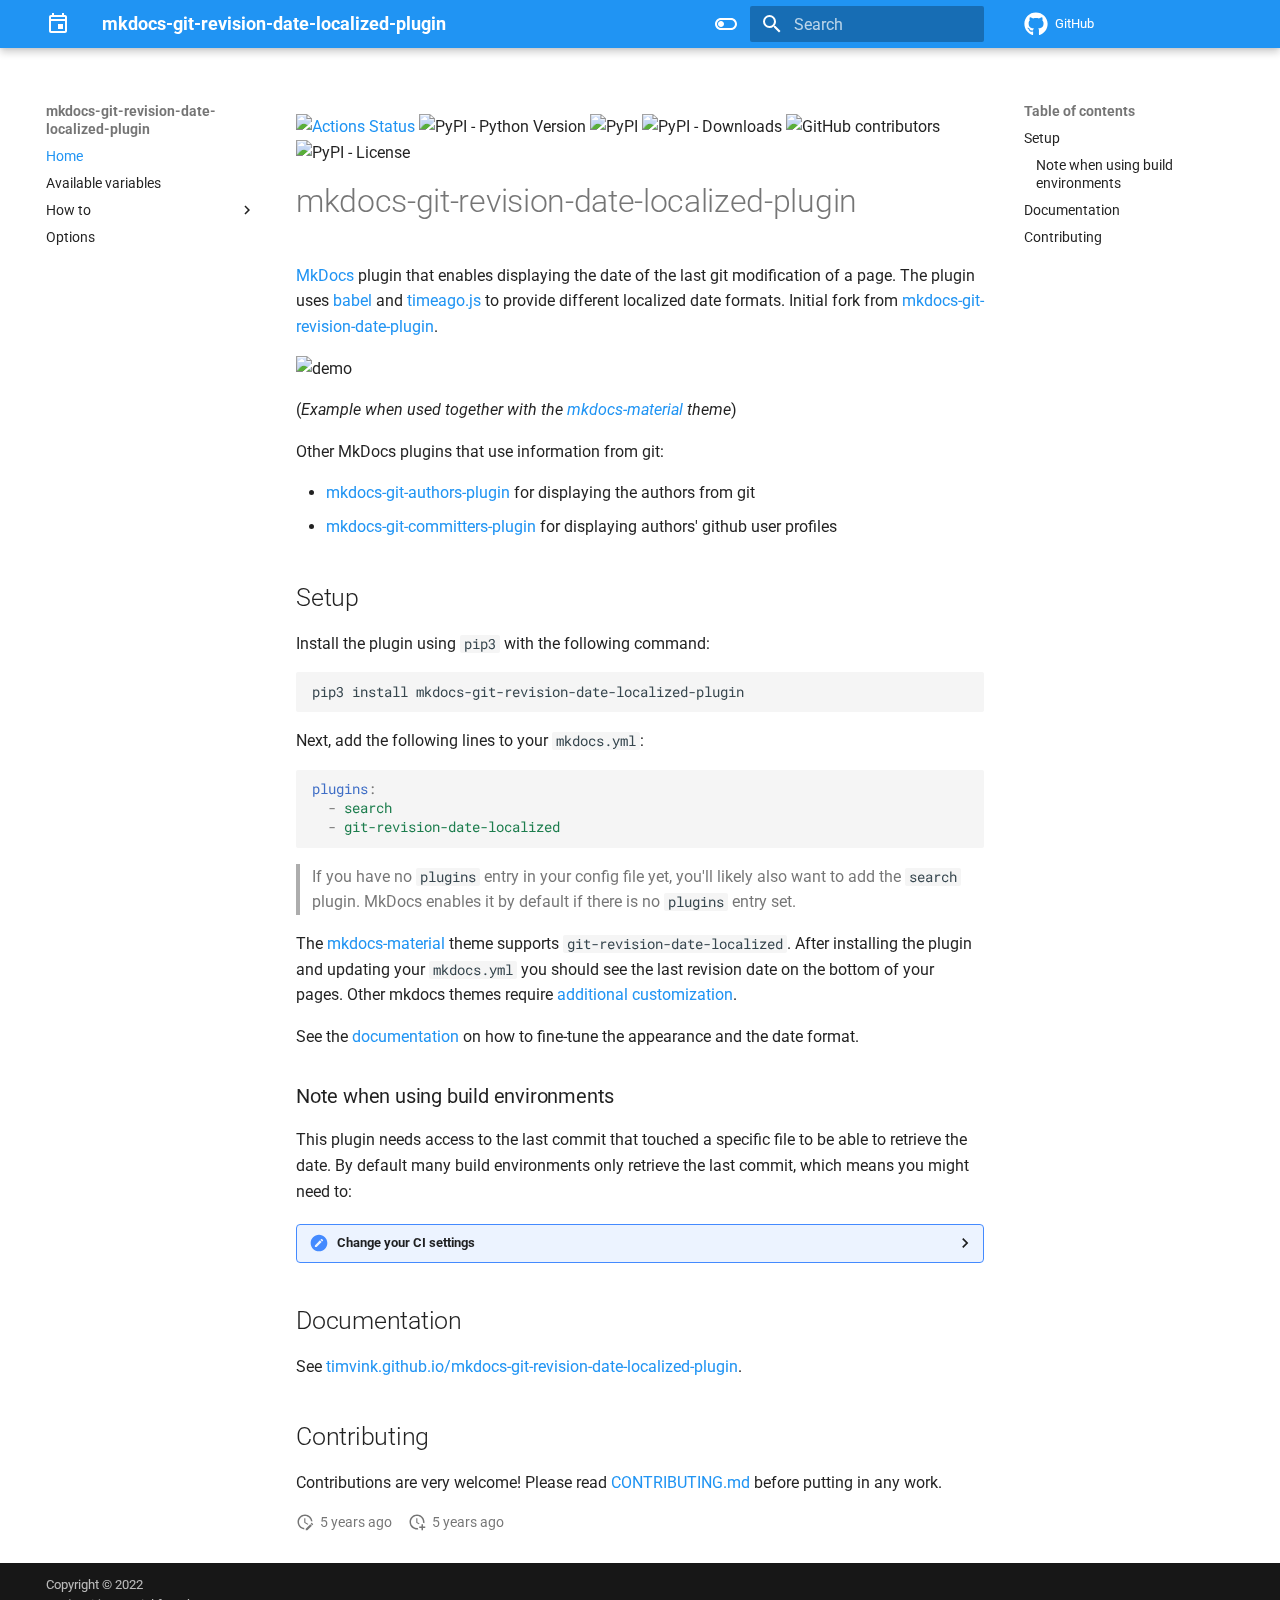
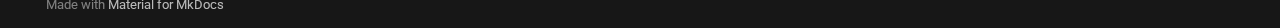
==== commit 6d9c7bc1: "Deployed abfc750 with MkDocs version: 1.5.3" ====
--- a/index.html
+++ b/index.html
@@ -10,8 +10,13 @@
       
       
       
+      
+      
+        <link rel="next" href="available-variables/">
+      
+      
       <link rel="icon" href="assets/images/favicon.png">
-      <meta name="generator" content="mkdocs-1.4.1, mkdocs-material-8.5.7">
+      <meta name="generator" content="mkdocs-1.5.3, mkdocs-material-9.5.2">
     
     
       
@@ -19,15 +24,17 @@
       
     
     
-      <link rel="stylesheet" href="assets/stylesheets/main.20d9efc8.min.css">
-      
-        
-        <link rel="stylesheet" href="assets/stylesheets/palette.cbb835fc.min.css">
-        
-      
-      
-
-    
+      <link rel="stylesheet" href="assets/stylesheets/main.50c56a3b.min.css">
+      
+        
+        <link rel="stylesheet" href="assets/stylesheets/palette.06af60db.min.css">
+      
+      
+
+
+    
+    
+      
     
     
       
@@ -60,9 +67,6 @@
     
     <body dir="ltr" data-md-color-scheme="default" data-md-color-primary="blue" data-md-color-accent="blue">
   
-    
-    
-      <script>var palette=__md_get("__palette");if(palette&&"object"==typeof palette.color)for(var key of Object.keys(palette.color))document.body.setAttribute("data-md-color-"+key,palette.color[key])</script>
     
     <input class="md-toggle" data-md-toggle="drawer" type="checkbox" id="__drawer" autocomplete="off">
     <input class="md-toggle" data-md-toggle="search" type="checkbox" id="__search" autocomplete="off">
@@ -82,7 +86,9 @@
     
       
 
-<header class="md-header" data-md-component="header">
+  
+
+<header class="md-header md-header--shadow" data-md-component="header">
   <nav class="md-header__inner md-grid" aria-label="Header">
     <a href="." title="mkdocs-git-revision-date-localized-plugin" class="md-header__button md-logo" aria-label="mkdocs-git-revision-date-localized-plugin" data-md-component="logo">
       
@@ -91,6 +97,7 @@
 
     </a>
     <label class="md-header__button md-icon" for="__drawer">
+      
       <svg xmlns="http://www.w3.org/2000/svg" viewBox="0 0 24 24"><path d="M3 6h18v2H3V6m0 5h18v2H3v-2m0 5h18v2H3v-2Z"/></svg>
     </label>
     <div class="md-header__title" data-md-component="header-title">
@@ -110,31 +117,39 @@
       </div>
     </div>
     
-      <form class="md-header__option" data-md-component="palette">
-        
-          
-          
-          <input class="md-option" data-md-color-media="(prefers-color-scheme: light)" data-md-color-scheme="default" data-md-color-primary="blue" data-md-color-accent="blue"  aria-label="Switch to dark mode"  type="radio" name="__palette" id="__palette_1">
-          
-            <label class="md-header__button md-icon" title="Switch to dark mode" for="__palette_2" hidden>
-              <svg xmlns="http://www.w3.org/2000/svg" viewBox="0 0 24 24"><path d="M17 6H7c-3.31 0-6 2.69-6 6s2.69 6 6 6h10c3.31 0 6-2.69 6-6s-2.69-6-6-6zm0 10H7c-2.21 0-4-1.79-4-4s1.79-4 4-4h10c2.21 0 4 1.79 4 4s-1.79 4-4 4zM7 9c-1.66 0-3 1.34-3 3s1.34 3 3 3 3-1.34 3-3-1.34-3-3-3z"/></svg>
-            </label>
-          
-        
-          
-          
-          <input class="md-option" data-md-color-media="(prefers-color-scheme: dark)" data-md-color-scheme="slate" data-md-color-primary="blue" data-md-color-accent="blue"  aria-label="Switch to light mode"  type="radio" name="__palette" id="__palette_2">
-          
-            <label class="md-header__button md-icon" title="Switch to light mode" for="__palette_1" hidden>
-              <svg xmlns="http://www.w3.org/2000/svg" viewBox="0 0 24 24"><path d="M17 7H7a5 5 0 0 0-5 5 5 5 0 0 0 5 5h10a5 5 0 0 0 5-5 5 5 0 0 0-5-5m0 8a3 3 0 0 1-3-3 3 3 0 0 1 3-3 3 3 0 0 1 3 3 3 3 0 0 1-3 3Z"/></svg>
-            </label>
-          
-        
-      </form>
+      
+        <form class="md-header__option" data-md-component="palette">
+  
+    
+    
+    
+    <input class="md-option" data-md-color-media="(prefers-color-scheme: light)" data-md-color-scheme="default" data-md-color-primary="blue" data-md-color-accent="blue"  aria-label="Switch to dark mode"  type="radio" name="__palette" id="__palette_0">
+    
+      <label class="md-header__button md-icon" title="Switch to dark mode" for="__palette_1" hidden>
+        <svg xmlns="http://www.w3.org/2000/svg" viewBox="0 0 24 24"><path d="M17 6H7c-3.31 0-6 2.69-6 6s2.69 6 6 6h10c3.31 0 6-2.69 6-6s-2.69-6-6-6zm0 10H7c-2.21 0-4-1.79-4-4s1.79-4 4-4h10c2.21 0 4 1.79 4 4s-1.79 4-4 4zM7 9c-1.66 0-3 1.34-3 3s1.34 3 3 3 3-1.34 3-3-1.34-3-3-3z"/></svg>
+      </label>
+    
+  
+    
+    
+    
+    <input class="md-option" data-md-color-media="(prefers-color-scheme: dark)" data-md-color-scheme="slate" data-md-color-primary="blue" data-md-color-accent="blue"  aria-label="Switch to light mode"  type="radio" name="__palette" id="__palette_1">
+    
+      <label class="md-header__button md-icon" title="Switch to light mode" for="__palette_0" hidden>
+        <svg xmlns="http://www.w3.org/2000/svg" viewBox="0 0 24 24"><path d="M17 7H7a5 5 0 0 0-5 5 5 5 0 0 0 5 5h10a5 5 0 0 0 5-5 5 5 0 0 0-5-5m0 8a3 3 0 0 1-3-3 3 3 0 0 1 3-3 3 3 0 0 1 3 3 3 3 0 0 1-3 3Z"/></svg>
+      </label>
+    
+  
+</form>
+      
+    
+    
+      <script>var media,input,key,value,palette=__md_get("__palette");if(palette&&palette.color){"(prefers-color-scheme)"===palette.color.media&&(media=matchMedia("(prefers-color-scheme: light)"),input=document.querySelector(media.matches?"[data-md-color-media='(prefers-color-scheme: light)']":"[data-md-color-media='(prefers-color-scheme: dark)']"),palette.color.media=input.getAttribute("data-md-color-media"),palette.color.scheme=input.getAttribute("data-md-color-scheme"),palette.color.primary=input.getAttribute("data-md-color-primary"),palette.color.accent=input.getAttribute("data-md-color-accent"));for([key,value]of Object.entries(palette.color))document.body.setAttribute("data-md-color-"+key,value)}</script>
     
     
     
       <label class="md-header__button md-icon" for="__search">
+        
         <svg xmlns="http://www.w3.org/2000/svg" viewBox="0 0 24 24"><path d="M9.5 3A6.5 6.5 0 0 1 16 9.5c0 1.61-.59 3.09-1.56 4.23l.27.27h.79l5 5-1.5 1.5-5-5v-.79l-.27-.27A6.516 6.516 0 0 1 9.5 16 6.5 6.5 0 0 1 3 9.5 6.5 6.5 0 0 1 9.5 3m0 2C7 5 5 7 5 9.5S7 14 9.5 14 14 12 14 9.5 12 5 9.5 5Z"/></svg>
       </label>
       <div class="md-search" data-md-component="search" role="dialog">
@@ -143,12 +158,15 @@
     <form class="md-search__form" name="search">
       <input type="text" class="md-search__input" name="query" aria-label="Search" placeholder="Search" autocapitalize="off" autocorrect="off" autocomplete="off" spellcheck="false" data-md-component="search-query" required>
       <label class="md-search__icon md-icon" for="__search">
+        
         <svg xmlns="http://www.w3.org/2000/svg" viewBox="0 0 24 24"><path d="M9.5 3A6.5 6.5 0 0 1 16 9.5c0 1.61-.59 3.09-1.56 4.23l.27.27h.79l5 5-1.5 1.5-5-5v-.79l-.27-.27A6.516 6.516 0 0 1 9.5 16 6.5 6.5 0 0 1 3 9.5 6.5 6.5 0 0 1 9.5 3m0 2C7 5 5 7 5 9.5S7 14 9.5 14 14 12 14 9.5 12 5 9.5 5Z"/></svg>
+        
         <svg xmlns="http://www.w3.org/2000/svg" viewBox="0 0 24 24"><path d="M20 11v2H8l5.5 5.5-1.42 1.42L4.16 12l7.92-7.92L13.5 5.5 8 11h12Z"/></svg>
       </label>
       <nav class="md-search__options" aria-label="Search">
         
         <button type="reset" class="md-search__icon md-icon" title="Clear" aria-label="Clear" tabindex="-1">
+          
           <svg xmlns="http://www.w3.org/2000/svg" viewBox="0 0 24 24"><path d="M19 6.41 17.59 5 12 10.59 6.41 5 5 6.41 10.59 12 5 17.59 6.41 19 12 13.41 17.59 19 19 17.59 13.41 12 19 6.41Z"/></svg>
         </button>
       </nav>
@@ -160,7 +178,7 @@
           <div class="md-search-result__meta">
             Initializing search
           </div>
-          <ol class="md-search-result__list"></ol>
+          <ol class="md-search-result__list" role="presentation"></ol>
         </div>
       </div>
     </div>
@@ -172,7 +190,7 @@
         <a href="https://github.com/timvink/mkdocs-git-revision-date-localized-plugin" title="Go to repository" class="md-source" data-md-component="source">
   <div class="md-source__icon md-icon">
     
-    <svg xmlns="http://www.w3.org/2000/svg" viewBox="0 0 496 512"><!--! Font Awesome Free 6.2.0 by @fontawesome - https://fontawesome.com License - https://fontawesome.com/license/free (Icons: CC BY 4.0, Fonts: SIL OFL 1.1, Code: MIT License) Copyright 2022 Fonticons, Inc.--><path d="M165.9 397.4c0 2-2.3 3.6-5.2 3.6-3.3.3-5.6-1.3-5.6-3.6 0-2 2.3-3.6 5.2-3.6 3-.3 5.6 1.3 5.6 3.6zm-31.1-4.5c-.7 2 1.3 4.3 4.3 4.9 2.6 1 5.6 0 6.2-2s-1.3-4.3-4.3-5.2c-2.6-.7-5.5.3-6.2 2.3zm44.2-1.7c-2.9.7-4.9 2.6-4.6 4.9.3 2 2.9 3.3 5.9 2.6 2.9-.7 4.9-2.6 4.6-4.6-.3-1.9-3-3.2-5.9-2.9zM244.8 8C106.1 8 0 113.3 0 252c0 110.9 69.8 205.8 169.5 239.2 12.8 2.3 17.3-5.6 17.3-12.1 0-6.2-.3-40.4-.3-61.4 0 0-70 15-84.7-29.8 0 0-11.4-29.1-27.8-36.6 0 0-22.9-15.7 1.6-15.4 0 0 24.9 2 38.6 25.8 21.9 38.6 58.6 27.5 72.9 20.9 2.3-16 8.8-27.1 16-33.7-55.9-6.2-112.3-14.3-112.3-110.5 0-27.5 7.6-41.3 23.6-58.9-2.6-6.5-11.1-33.3 2.6-67.9 20.9-6.5 69 27 69 27 20-5.6 41.5-8.5 62.8-8.5s42.8 2.9 62.8 8.5c0 0 48.1-33.6 69-27 13.7 34.7 5.2 61.4 2.6 67.9 16 17.7 25.8 31.5 25.8 58.9 0 96.5-58.9 104.2-114.8 110.5 9.2 7.9 17 22.9 17 46.4 0 33.7-.3 75.4-.3 83.6 0 6.5 4.6 14.4 17.3 12.1C428.2 457.8 496 362.9 496 252 496 113.3 383.5 8 244.8 8zM97.2 352.9c-1.3 1-1 3.3.7 5.2 1.6 1.6 3.9 2.3 5.2 1 1.3-1 1-3.3-.7-5.2-1.6-1.6-3.9-2.3-5.2-1zm-10.8-8.1c-.7 1.3.3 2.9 2.3 3.9 1.6 1 3.6.7 4.3-.7.7-1.3-.3-2.9-2.3-3.9-2-.6-3.6-.3-4.3.7zm32.4 35.6c-1.6 1.3-1 4.3 1.3 6.2 2.3 2.3 5.2 2.6 6.5 1 1.3-1.3.7-4.3-1.3-6.2-2.2-2.3-5.2-2.6-6.5-1zm-11.4-14.7c-1.6 1-1.6 3.6 0 5.9 1.6 2.3 4.3 3.3 5.6 2.3 1.6-1.3 1.6-3.9 0-6.2-1.4-2.3-4-3.3-5.6-2z"/></svg>
+    <svg xmlns="http://www.w3.org/2000/svg" viewBox="0 0 496 512"><!--! Font Awesome Free 6.5.1 by @fontawesome - https://fontawesome.com License - https://fontawesome.com/license/free (Icons: CC BY 4.0, Fonts: SIL OFL 1.1, Code: MIT License) Copyright 2023 Fonticons, Inc.--><path d="M165.9 397.4c0 2-2.3 3.6-5.2 3.6-3.3.3-5.6-1.3-5.6-3.6 0-2 2.3-3.6 5.2-3.6 3-.3 5.6 1.3 5.6 3.6zm-31.1-4.5c-.7 2 1.3 4.3 4.3 4.9 2.6 1 5.6 0 6.2-2s-1.3-4.3-4.3-5.2c-2.6-.7-5.5.3-6.2 2.3zm44.2-1.7c-2.9.7-4.9 2.6-4.6 4.9.3 2 2.9 3.3 5.9 2.6 2.9-.7 4.9-2.6 4.6-4.6-.3-1.9-3-3.2-5.9-2.9zM244.8 8C106.1 8 0 113.3 0 252c0 110.9 69.8 205.8 169.5 239.2 12.8 2.3 17.3-5.6 17.3-12.1 0-6.2-.3-40.4-.3-61.4 0 0-70 15-84.7-29.8 0 0-11.4-29.1-27.8-36.6 0 0-22.9-15.7 1.6-15.4 0 0 24.9 2 38.6 25.8 21.9 38.6 58.6 27.5 72.9 20.9 2.3-16 8.8-27.1 16-33.7-55.9-6.2-112.3-14.3-112.3-110.5 0-27.5 7.6-41.3 23.6-58.9-2.6-6.5-11.1-33.3 2.6-67.9 20.9-6.5 69 27 69 27 20-5.6 41.5-8.5 62.8-8.5s42.8 2.9 62.8 8.5c0 0 48.1-33.6 69-27 13.7 34.7 5.2 61.4 2.6 67.9 16 17.7 25.8 31.5 25.8 58.9 0 96.5-58.9 104.2-114.8 110.5 9.2 7.9 17 22.9 17 46.4 0 33.7-.3 75.4-.3 83.6 0 6.5 4.6 14.4 17.3 12.1C428.2 457.8 496 362.9 496 252 496 113.3 383.5 8 244.8 8zM97.2 352.9c-1.3 1-1 3.3.7 5.2 1.6 1.6 3.9 2.3 5.2 1 1.3-1 1-3.3-.7-5.2-1.6-1.6-3.9-2.3-5.2-1zm-10.8-8.1c-.7 1.3.3 2.9 2.3 3.9 1.6 1 3.6.7 4.3-.7.7-1.3-.3-2.9-2.3-3.9-2-.6-3.6-.3-4.3.7zm32.4 35.6c-1.6 1.3-1 4.3 1.3 6.2 2.3 2.3 5.2 2.6 6.5 1 1.3-1.3.7-4.3-1.3-6.2-2.2-2.3-5.2-2.6-6.5-1zm-11.4-14.7c-1.6 1-1.6 3.6 0 5.9 1.6 2.3 4.3 3.3 5.6 2.3 1.6-1.3 1.6-3.9 0-6.2-1.4-2.3-4-3.3-5.6-2z"/></svg>
   </div>
   <div class="md-source__repository">
     GitHub
@@ -202,6 +220,7 @@
                     
 
 
+
 <nav class="md-nav md-nav--primary" aria-label="Navigation" data-md-level="0">
   <label class="md-nav__title" for="__drawer">
     <a href="." title="mkdocs-git-revision-date-localized-plugin" class="md-nav__button md-logo" aria-label="mkdocs-git-revision-date-localized-plugin" data-md-component="logo">
@@ -217,7 +236,7 @@
       <a href="https://github.com/timvink/mkdocs-git-revision-date-localized-plugin" title="Go to repository" class="md-source" data-md-component="source">
   <div class="md-source__icon md-icon">
     
-    <svg xmlns="http://www.w3.org/2000/svg" viewBox="0 0 496 512"><!--! Font Awesome Free 6.2.0 by @fontawesome - https://fontawesome.com License - https://fontawesome.com/license/free (Icons: CC BY 4.0, Fonts: SIL OFL 1.1, Code: MIT License) Copyright 2022 Fonticons, Inc.--><path d="M165.9 397.4c0 2-2.3 3.6-5.2 3.6-3.3.3-5.6-1.3-5.6-3.6 0-2 2.3-3.6 5.2-3.6 3-.3 5.6 1.3 5.6 3.6zm-31.1-4.5c-.7 2 1.3 4.3 4.3 4.9 2.6 1 5.6 0 6.2-2s-1.3-4.3-4.3-5.2c-2.6-.7-5.5.3-6.2 2.3zm44.2-1.7c-2.9.7-4.9 2.6-4.6 4.9.3 2 2.9 3.3 5.9 2.6 2.9-.7 4.9-2.6 4.6-4.6-.3-1.9-3-3.2-5.9-2.9zM244.8 8C106.1 8 0 113.3 0 252c0 110.9 69.8 205.8 169.5 239.2 12.8 2.3 17.3-5.6 17.3-12.1 0-6.2-.3-40.4-.3-61.4 0 0-70 15-84.7-29.8 0 0-11.4-29.1-27.8-36.6 0 0-22.9-15.7 1.6-15.4 0 0 24.9 2 38.6 25.8 21.9 38.6 58.6 27.5 72.9 20.9 2.3-16 8.8-27.1 16-33.7-55.9-6.2-112.3-14.3-112.3-110.5 0-27.5 7.6-41.3 23.6-58.9-2.6-6.5-11.1-33.3 2.6-67.9 20.9-6.5 69 27 69 27 20-5.6 41.5-8.5 62.8-8.5s42.8 2.9 62.8 8.5c0 0 48.1-33.6 69-27 13.7 34.7 5.2 61.4 2.6 67.9 16 17.7 25.8 31.5 25.8 58.9 0 96.5-58.9 104.2-114.8 110.5 9.2 7.9 17 22.9 17 46.4 0 33.7-.3 75.4-.3 83.6 0 6.5 4.6 14.4 17.3 12.1C428.2 457.8 496 362.9 496 252 496 113.3 383.5 8 244.8 8zM97.2 352.9c-1.3 1-1 3.3.7 5.2 1.6 1.6 3.9 2.3 5.2 1 1.3-1 1-3.3-.7-5.2-1.6-1.6-3.9-2.3-5.2-1zm-10.8-8.1c-.7 1.3.3 2.9 2.3 3.9 1.6 1 3.6.7 4.3-.7.7-1.3-.3-2.9-2.3-3.9-2-.6-3.6-.3-4.3.7zm32.4 35.6c-1.6 1.3-1 4.3 1.3 6.2 2.3 2.3 5.2 2.6 6.5 1 1.3-1.3.7-4.3-1.3-6.2-2.2-2.3-5.2-2.6-6.5-1zm-11.4-14.7c-1.6 1-1.6 3.6 0 5.9 1.6 2.3 4.3 3.3 5.6 2.3 1.6-1.3 1.6-3.9 0-6.2-1.4-2.3-4-3.3-5.6-2z"/></svg>
+    <svg xmlns="http://www.w3.org/2000/svg" viewBox="0 0 496 512"><!--! Font Awesome Free 6.5.1 by @fontawesome - https://fontawesome.com License - https://fontawesome.com/license/free (Icons: CC BY 4.0, Fonts: SIL OFL 1.1, Code: MIT License) Copyright 2023 Fonticons, Inc.--><path d="M165.9 397.4c0 2-2.3 3.6-5.2 3.6-3.3.3-5.6-1.3-5.6-3.6 0-2 2.3-3.6 5.2-3.6 3-.3 5.6 1.3 5.6 3.6zm-31.1-4.5c-.7 2 1.3 4.3 4.3 4.9 2.6 1 5.6 0 6.2-2s-1.3-4.3-4.3-5.2c-2.6-.7-5.5.3-6.2 2.3zm44.2-1.7c-2.9.7-4.9 2.6-4.6 4.9.3 2 2.9 3.3 5.9 2.6 2.9-.7 4.9-2.6 4.6-4.6-.3-1.9-3-3.2-5.9-2.9zM244.8 8C106.1 8 0 113.3 0 252c0 110.9 69.8 205.8 169.5 239.2 12.8 2.3 17.3-5.6 17.3-12.1 0-6.2-.3-40.4-.3-61.4 0 0-70 15-84.7-29.8 0 0-11.4-29.1-27.8-36.6 0 0-22.9-15.7 1.6-15.4 0 0 24.9 2 38.6 25.8 21.9 38.6 58.6 27.5 72.9 20.9 2.3-16 8.8-27.1 16-33.7-55.9-6.2-112.3-14.3-112.3-110.5 0-27.5 7.6-41.3 23.6-58.9-2.6-6.5-11.1-33.3 2.6-67.9 20.9-6.5 69 27 69 27 20-5.6 41.5-8.5 62.8-8.5s42.8 2.9 62.8 8.5c0 0 48.1-33.6 69-27 13.7 34.7 5.2 61.4 2.6 67.9 16 17.7 25.8 31.5 25.8 58.9 0 96.5-58.9 104.2-114.8 110.5 9.2 7.9 17 22.9 17 46.4 0 33.7-.3 75.4-.3 83.6 0 6.5 4.6 14.4 17.3 12.1C428.2 457.8 496 362.9 496 252 496 113.3 383.5 8 244.8 8zM97.2 352.9c-1.3 1-1 3.3.7 5.2 1.6 1.6 3.9 2.3 5.2 1 1.3-1 1-3.3-.7-5.2-1.6-1.6-3.9-2.3-5.2-1zm-10.8-8.1c-.7 1.3.3 2.9 2.3 3.9 1.6 1 3.6.7 4.3-.7.7-1.3-.3-2.9-2.3-3.9-2-.6-3.6-.3-4.3.7zm32.4 35.6c-1.6 1.3-1 4.3 1.3 6.2 2.3 2.3 5.2 2.6 6.5 1 1.3-1.3.7-4.3-1.3-6.2-2.2-2.3-5.2-2.6-6.5-1zm-11.4-14.7c-1.6 1-1.6 3.6 0 5.9 1.6 2.3 4.3 3.3 5.6 2.3 1.6-1.3 1.6-3.9 0-6.2-1.4-2.3-4-3.3-5.6-2z"/></svg>
   </div>
   <div class="md-source__repository">
     GitHub
@@ -229,28 +248,39 @@
     
       
       
-      
-
-  
-  
-    
+  
+  
+    
+  
   
   
     <li class="md-nav__item md-nav__item--active">
       
-      <input class="md-nav__toggle md-toggle" data-md-toggle="toc" type="checkbox" id="__toc">
+      <input class="md-nav__toggle md-toggle" type="checkbox" id="__toc">
       
       
         
       
       
         <label class="md-nav__link md-nav__link--active" for="__toc">
-          Home
+          
+  
+  <span class="md-ellipsis">
+    Home
+  </span>
+  
+
           <span class="md-nav__icon md-icon"></span>
         </label>
       
       <a href="." class="md-nav__link md-nav__link--active">
-        Home
+        
+  
+  <span class="md-ellipsis">
+    Home
+  </span>
+  
+
       </a>
       
         
@@ -270,7 +300,9 @@
       
         <li class="md-nav__item">
   <a href="#setup" class="md-nav__link">
-    Setup
+    <span class="md-ellipsis">
+      Setup
+    </span>
   </a>
   
     <nav class="md-nav" aria-label="Setup">
@@ -278,7 +310,9 @@
         
           <li class="md-nav__item">
   <a href="#note-when-using-build-environments" class="md-nav__link">
-    Note when using build environments
+    <span class="md-ellipsis">
+      Note when using build environments
+    </span>
   </a>
   
 </li>
@@ -290,14 +324,18 @@
       
         <li class="md-nav__item">
   <a href="#documentation" class="md-nav__link">
-    Documentation
+    <span class="md-ellipsis">
+      Documentation
+    </span>
   </a>
   
 </li>
       
         <li class="md-nav__item">
   <a href="#contributing" class="md-nav__link">
-    Contributing
+    <span class="md-ellipsis">
+      Contributing
+    </span>
   </a>
   
 </li>
@@ -312,14 +350,19 @@
     
       
       
-      
-
+  
   
   
   
     <li class="md-nav__item">
       <a href="available-variables/" class="md-nav__link">
-        Available variables
+        
+  
+  <span class="md-ellipsis">
+    Available variables
+  </span>
+  
+
       </a>
     </li>
   
@@ -327,90 +370,126 @@
     
       
       
-      
-
-  
-  
-  
+  
+  
+  
+  
+    
+    
+    
+    
     
     <li class="md-nav__item md-nav__item--nested">
       
-      
-        <input class="md-nav__toggle md-toggle" data-md-toggle="__nav_3" type="checkbox" id="__nav_3" >
-      
-      
-      
-      
-        <label class="md-nav__link" for="__nav_3">
-          How to
-          <span class="md-nav__icon md-icon"></span>
-        </label>
-      
-      <nav class="md-nav" aria-label="How to" data-md-level="1">
-        <label class="md-nav__title" for="__nav_3">
-          <span class="md-nav__icon md-icon"></span>
-          How to
-        </label>
-        <ul class="md-nav__list" data-md-scrollfix>
-          
+        
+        
+        
+        <input class="md-nav__toggle md-toggle " type="checkbox" id="__nav_3" >
+        
+          
+          <label class="md-nav__link" for="__nav_3" id="__nav_3_label" tabindex="0">
+            
+  
+  <span class="md-ellipsis">
+    How to
+  </span>
+  
+
+            <span class="md-nav__icon md-icon"></span>
+          </label>
+        
+        <nav class="md-nav" data-md-level="1" aria-labelledby="__nav_3_label" aria-expanded="false">
+          <label class="md-nav__title" for="__nav_3">
+            <span class="md-nav__icon md-icon"></span>
+            How to
+          </label>
+          <ul class="md-nav__list" data-md-scrollfix>
             
               
+                
+  
   
   
   
     <li class="md-nav__item">
       <a href="howto/specify-locale/" class="md-nav__link">
-        Specify a locale
+        
+  
+  <span class="md-ellipsis">
+    Specify a locale
+  </span>
+  
+
       </a>
     </li>
   
 
-            
-          
-            
               
+            
+              
+                
+  
   
   
   
     <li class="md-nav__item">
       <a href="howto/custom-styling/" class="md-nav__link">
-        Apply custom styling
+        
+  
+  <span class="md-ellipsis">
+    Apply custom styling
+  </span>
+  
+
       </a>
     </li>
   
 
-            
-          
-            
               
+            
+              
+                
+  
   
   
   
     <li class="md-nav__item">
       <a href="howto/override-a-theme/" class="md-nav__link">
-        Customize a theme
+        
+  
+  <span class="md-ellipsis">
+    Customize a theme
+  </span>
+  
+
       </a>
     </li>
   
 
-            
-          
-        </ul>
-      </nav>
+              
+            
+          </ul>
+        </nav>
+      
     </li>
   
 
     
       
       
-      
-
+  
   
   
   
     <li class="md-nav__item">
       <a href="options/" class="md-nav__link">
-        Options
+        
+  
+  <span class="md-ellipsis">
+    Options
+  </span>
+  
+
       </a>
     </li>
   
@@ -444,7 +523,9 @@
       
         <li class="md-nav__item">
   <a href="#setup" class="md-nav__link">
-    Setup
+    <span class="md-ellipsis">
+      Setup
+    </span>
   </a>
   
     <nav class="md-nav" aria-label="Setup">
@@ -452,7 +533,9 @@
         
           <li class="md-nav__item">
   <a href="#note-when-using-build-environments" class="md-nav__link">
-    Note when using build environments
+    <span class="md-ellipsis">
+      Note when using build environments
+    </span>
   </a>
   
 </li>
@@ -464,14 +547,18 @@
       
         <li class="md-nav__item">
   <a href="#documentation" class="md-nav__link">
-    Documentation
+    <span class="md-ellipsis">
+      Documentation
+    </span>
   </a>
   
 </li>
       
         <li class="md-nav__item">
   <a href="#contributing" class="md-nav__link">
-    Contributing
+    <span class="md-ellipsis">
+      Contributing
+    </span>
   </a>
   
 </li>
@@ -491,10 +578,8 @@
   
                   
 
-  <a href="https://github.com/timvink/mkdocs-git-revision-date-localized-plugin/edit/master/docs/index.md" title="Edit this page" class="md-content__button md-icon">
-    
-    <svg xmlns="http://www.w3.org/2000/svg" viewBox="0 0 24 24"><path d="M20.71 7.04c.39-.39.39-1.04 0-1.41l-2.34-2.34c-.37-.39-1.02-.39-1.41 0l-1.84 1.83 3.75 3.75M3 17.25V21h3.75L17.81 9.93l-3.75-3.75L3 17.25Z"/></svg>
-  </a>
+  
+  
 
 
 <p><a href="https://github.com/timvink/mkdocs-git-revision-date-localized-plugin/actions"><img alt="Actions Status" src="https://github.com/timvink/mkdocs-git-revision-date-localized-plugin/workflows/pytest/badge.svg" /></a>
@@ -514,12 +599,12 @@
 </ul>
 <h2 id="setup">Setup</h2>
 <p>Install the plugin using <code>pip3</code> with the following command:</p>
-<div class="highlight"><pre><span></span><code>pip3 install mkdocs-git-revision-date-localized-plugin
+<div class="highlight"><pre><span></span><code>pip3<span class="w"> </span>install<span class="w"> </span>mkdocs-git-revision-date-localized-plugin
 </code></pre></div>
 <p>Next, add the following lines to your <code>mkdocs.yml</code>:</p>
-<div class="highlight"><pre><span></span><code><span class="nt">plugins</span><span class="p">:</span><span class="w"></span>
-<span class="w">  </span><span class="p p-Indicator">-</span><span class="w"> </span><span class="l l-Scalar l-Scalar-Plain">search</span><span class="w"></span>
-<span class="w">  </span><span class="p p-Indicator">-</span><span class="w"> </span><span class="l l-Scalar l-Scalar-Plain">git-revision-date-localized</span><span class="w"></span>
+<div class="highlight"><pre><span></span><code><span class="nt">plugins</span><span class="p">:</span>
+<span class="w">  </span><span class="p p-Indicator">-</span><span class="w"> </span><span class="l l-Scalar l-Scalar-Plain">search</span>
+<span class="w">  </span><span class="p p-Indicator">-</span><span class="w"> </span><span class="l l-Scalar l-Scalar-Plain">git-revision-date-localized</span>
 </code></pre></div>
 <blockquote>
 <p>If you have no <code>plugins</code> entry in your config file yet, you'll likely also want to add the <code>search</code> plugin. MkDocs enables it by default if there is no <code>plugins</code> entry set.</p>
@@ -542,20 +627,44 @@
 <h2 id="contributing">Contributing</h2>
 <p>Contributions are very welcome! Please read <a href="https://github.com/timvink/mkdocs-git-revision-date-localized-plugin/blob/master/CONTRIBUTING.md">CONTRIBUTING.md</a> before putting in any work.</p>
 
-  <hr>
-<div class="md-source-file">
-  <small>
-    
-      Last update:
-      <span class="git-revision-date-localized-plugin git-revision-date-localized-plugin-timeago"><span class="timeago" datetime="2021-04-12T15:22:56+02:00" locale="en"></span></span><span class="git-revision-date-localized-plugin git-revision-date-localized-plugin-iso_date">2021-04-12</span>
-      
-        <br>
-        Created:
-        <span class="git-revision-date-localized-plugin git-revision-date-localized-plugin-timeago"><span class="timeago" datetime="2021-04-12T15:22:56+02:00" locale="en"></span></span><span class="git-revision-date-localized-plugin git-revision-date-localized-plugin-iso_date">2021-04-12</span>
-      
-    
-  </small>
-</div>
+
+
+
+
+
+
+  
+    
+  
+  
+    
+  
+
+
+  <aside class="md-source-file">
+    
+      
+  <span class="md-source-file__fact">
+    <span class="md-icon" title="Last update">
+      <svg xmlns="http://www.w3.org/2000/svg" viewBox="0 0 24 24"><path d="M21 13.1c-.1 0-.3.1-.4.2l-1 1 2.1 2.1 1-1c.2-.2.2-.6 0-.8l-1.3-1.3c-.1-.1-.2-.2-.4-.2m-1.9 1.8-6.1 6V23h2.1l6.1-6.1-2.1-2M12.5 7v5.2l4 2.4-1 1L11 13V7h1.5M11 21.9c-5.1-.5-9-4.8-9-9.9C2 6.5 6.5 2 12 2c5.3 0 9.6 4.1 10 9.3-.3-.1-.6-.2-1-.2s-.7.1-1 .2C19.6 7.2 16.2 4 12 4c-4.4 0-8 3.6-8 8 0 4.1 3.1 7.5 7.1 7.9l-.1.2v1.8Z"/></svg>
+    </span>
+    <span class="git-revision-date-localized-plugin git-revision-date-localized-plugin-timeago"><span class="timeago" datetime="2021-04-12T15:22:56+02:00" locale="en"></span></span><span class="git-revision-date-localized-plugin git-revision-date-localized-plugin-iso_date">2021-04-12</span>
+  </span>
+
+    
+    
+      
+  <span class="md-source-file__fact">
+    <span class="md-icon" title="Created">
+      <svg xmlns="http://www.w3.org/2000/svg" viewBox="0 0 24 24"><path d="M14.47 15.08 11 13V7h1.5v5.25l3.08 1.83c-.41.28-.79.62-1.11 1m-1.39 4.84c-.36.05-.71.08-1.08.08-4.42 0-8-3.58-8-8s3.58-8 8-8 8 3.58 8 8c0 .37-.03.72-.08 1.08.69.1 1.33.32 1.92.64.1-.56.16-1.13.16-1.72 0-5.5-4.5-10-10-10S2 6.5 2 12s4.47 10 10 10c.59 0 1.16-.06 1.72-.16-.32-.59-.54-1.23-.64-1.92M18 15v3h-3v2h3v3h2v-3h3v-2h-3v-3h-2Z"/></svg>
+    </span>
+    <span class="git-revision-date-localized-plugin git-revision-date-localized-plugin-timeago"><span class="timeago" datetime="2021-04-12T15:22:56+02:00" locale="en"></span></span><span class="git-revision-date-localized-plugin git-revision-date-localized-plugin-iso_date">2021-04-12</span>
+  </span>
+
+    
+    
+    
+  </aside>
 
 
 
@@ -571,32 +680,12 @@
           
   <script>var tabs=__md_get("__tabs");if(Array.isArray(tabs))e:for(var set of document.querySelectorAll(".tabbed-set")){var tab,labels=set.querySelector(".tabbed-labels");for(tab of tabs)for(var label of labels.getElementsByTagName("label"))if(label.innerText.trim()===tab){var input=document.getElementById(label.htmlFor);input.checked=!0;continue e}}</script>
 
+<script>var target=document.getElementById(location.hash.slice(1));target&&target.name&&(target.checked=target.name.startsWith("__tabbed_"))</script>
         </div>
         
       </main>
       
         <footer class="md-footer">
-  
-    
-    <nav class="md-footer__inner md-grid" aria-label="Footer" >
-      
-      
-        
-        <a href="available-variables/" class="md-footer__link md-footer__link--next" aria-label="Next: Available variables" rel="next">
-          <div class="md-footer__title">
-            <div class="md-ellipsis">
-              <span class="md-footer__direction">
-                Next
-              </span>
-              Available variables
-            </div>
-          </div>
-          <div class="md-footer__button md-icon">
-            <svg xmlns="http://www.w3.org/2000/svg" viewBox="0 0 24 24"><path d="M4 11v2h12l-5.5 5.5 1.42 1.42L19.84 12l-7.92-7.92L10.5 5.5 16 11H4Z"/></svg>
-          </div>
-        </a>
-      
-    </nav>
   
   <div class="md-footer-meta md-typeset">
     <div class="md-footer-meta__inner md-grid">
@@ -623,10 +712,11 @@
       <div class="md-dialog__inner md-typeset"></div>
     </div>
     
-    <script id="__config" type="application/json">{"base": ".", "features": ["content.tabs.link"], "search": "assets/javascripts/workers/search.16e2a7d4.min.js", "translations": {"clipboard.copied": "Copied to clipboard", "clipboard.copy": "Copy to clipboard", "search.config.lang": "en", "search.config.pipeline": "trimmer, stopWordFilter", "search.config.separator": "[\\s\\-]+", "search.placeholder": "Search", "search.result.more.one": "1 more on this page", "search.result.more.other": "# more on this page", "search.result.none": "No matching documents", "search.result.one": "1 matching document", "search.result.other": "# matching documents", "search.result.placeholder": "Type to start searching", "search.result.term.missing": "Missing", "select.version.title": "Select version"}}</script>
-    
-    
-      <script src="assets/javascripts/bundle.8492ddcf.min.js"></script>
+    
+    <script id="__config" type="application/json">{"base": ".", "features": ["content.tabs.link"], "search": "assets/javascripts/workers/search.f886a092.min.js", "translations": {"clipboard.copied": "Copied to clipboard", "clipboard.copy": "Copy to clipboard", "search.result.more.one": "1 more on this page", "search.result.more.other": "# more on this page", "search.result.none": "No matching documents", "search.result.one": "1 matching document", "search.result.other": "# matching documents", "search.result.placeholder": "Type to start searching", "search.result.term.missing": "Missing", "select.version": "Select version"}}</script>
+    
+    
+      <script src="assets/javascripts/bundle.d7c377c4.min.js"></script>
       
         <script src="js/timeago.min.js"></script>
       
--- a/assets/stylesheets/main.50c56a3b.min.css
+++ b/assets/stylesheets/main.50c56a3b.min.css
@@ -0,0 +1 @@
+@charset "UTF-8";html{-webkit-text-size-adjust:none;-moz-text-size-adjust:none;text-size-adjust:none;box-sizing:border-box}*,:after,:before{box-sizing:inherit}@media (prefers-reduced-motion){*,:after,:before{transition:none!important}}body{margin:0}a,button,input,label{-webkit-tap-highlight-color:transparent}a{color:inherit;text-decoration:none}hr{border:0;box-sizing:initial;display:block;height:.05rem;overflow:visible;padding:0}small{font-size:80%}sub,sup{line-height:1em}img{border-style:none}table{border-collapse:initial;border-spacing:0}td,th{font-weight:400;vertical-align:top}button{background:#0000;border:0;font-family:inherit;font-size:inherit;margin:0;padding:0}input{border:0;outline:none}:root{--md-primary-fg-color:#4051b5;--md-primary-fg-color--light:#5d6cc0;--md-primary-fg-color--dark:#303fa1;--md-primary-bg-color:#fff;--md-primary-bg-color--light:#ffffffb3;--md-accent-fg-color:#526cfe;--md-accent-fg-color--transparent:#526cfe1a;--md-accent-bg-color:#fff;--md-accent-bg-color--light:#ffffffb3}[data-md-color-scheme=default]{color-scheme:light}[data-md-color-scheme=default] img[src$="#gh-dark-mode-only"],[data-md-color-scheme=default] img[src$="#only-dark"]{display:none}:root,[data-md-color-scheme=default]{--md-hue:225deg;--md-default-fg-color:#000000de;--md-default-fg-color--light:#0000008a;--md-default-fg-color--lighter:#00000052;--md-default-fg-color--lightest:#00000012;--md-default-bg-color:#fff;--md-default-bg-color--light:#ffffffb3;--md-default-bg-color--lighter:#ffffff4d;--md-default-bg-color--lightest:#ffffff1f;--md-code-fg-color:#36464e;--md-code-bg-color:#f5f5f5;--md-code-hl-color:#4287ff;--md-code-hl-color--light:#4287ff1a;--md-code-hl-number-color:#d52a2a;--md-code-hl-special-color:#db1457;--md-code-hl-function-color:#a846b9;--md-code-hl-constant-color:#6e59d9;--md-code-hl-keyword-color:#3f6ec6;--md-code-hl-string-color:#1c7d4d;--md-code-hl-name-color:var(--md-code-fg-color);--md-code-hl-operator-color:var(--md-default-fg-color--light);--md-code-hl-punctuation-color:var(--md-default-fg-color--light);--md-code-hl-comment-color:var(--md-default-fg-color--light);--md-code-hl-generic-color:var(--md-default-fg-color--light);--md-code-hl-variable-color:var(--md-default-fg-color--light);--md-typeset-color:var(--md-default-fg-color);--md-typeset-a-color:var(--md-primary-fg-color);--md-typeset-del-color:#f5503d26;--md-typeset-ins-color:#0bd57026;--md-typeset-kbd-color:#fafafa;--md-typeset-kbd-accent-color:#fff;--md-typeset-kbd-border-color:#b8b8b8;--md-typeset-mark-color:#ffff0080;--md-typeset-table-color:#0000001f;--md-typeset-table-color--light:rgba(0,0,0,.035);--md-admonition-fg-color:var(--md-default-fg-color);--md-admonition-bg-color:var(--md-default-bg-color);--md-warning-fg-color:#000000de;--md-warning-bg-color:#ff9;--md-footer-fg-color:#fff;--md-footer-fg-color--light:#ffffffb3;--md-footer-fg-color--lighter:#ffffff73;--md-footer-bg-color:#000000de;--md-footer-bg-color--dark:#00000052;--md-shadow-z1:0 0.2rem 0.5rem #0000000d,0 0 0.05rem #0000001a;--md-shadow-z2:0 0.2rem 0.5rem #0000001a,0 0 0.05rem #00000040;--md-shadow-z3:0 0.2rem 0.5rem #0003,0 0 0.05rem #00000059}.md-icon svg{fill:currentcolor;display:block;height:1.2rem;width:1.2rem}body{-webkit-font-smoothing:antialiased;-moz-osx-font-smoothing:grayscale;--md-text-font-family:var(--md-text-font,_),-apple-system,BlinkMacSystemFont,Helvetica,Arial,sans-serif;--md-code-font-family:var(--md-code-font,_),SFMono-Regular,Consolas,Menlo,monospace}aside,body,input{font-feature-settings:"kern","liga";color:var(--md-typeset-color);font-family:var(--md-text-font-family)}code,kbd,pre{font-feature-settings:"kern";font-family:var(--md-code-font-family)}:root{--md-typeset-table-sort-icon:url('data:image/svg+xml;charset=utf-8,<svg xmlns="http://www.w3.org/2000/svg" viewBox="0 0 24 24"><path d="m18 21-4-4h3V7h-3l4-4 4 4h-3v10h3M2 19v-2h10v2M2 13v-2h7v2M2 7V5h4v2H2Z"/></svg>');--md-typeset-table-sort-icon--asc:url('data:image/svg+xml;charset=utf-8,<svg xmlns="http://www.w3.org/2000/svg" viewBox="0 0 24 24"><path d="M19 17h3l-4 4-4-4h3V3h2M2 17h10v2H2M6 5v2H2V5m0 6h7v2H2v-2Z"/></svg>');--md-typeset-table-sort-icon--desc:url('data:image/svg+xml;charset=utf-8,<svg xmlns="http://www.w3.org/2000/svg" viewBox="0 0 24 24"><path d="M19 7h3l-4-4-4 4h3v14h2M2 17h10v2H2M6 5v2H2V5m0 6h7v2H2v-2Z"/></svg>')}.md-typeset{-webkit-print-color-adjust:exact;color-adjust:exact;font-size:.8rem;line-height:1.6}@media print{.md-typeset{font-size:.68rem}}.md-typeset blockquote,.md-typeset dl,.md-typeset figure,.md-typeset ol,.md-typeset pre,.md-typeset ul{margin-bottom:1em;margin-top:1em}.md-typeset h1{color:var(--md-default-fg-color--light);font-size:2em;line-height:1.3;margin:0 0 1.25em}.md-typeset h1,.md-typeset h2{font-weight:300;letter-spacing:-.01em}.md-typeset h2{font-size:1.5625em;line-height:1.4;margin:1.6em 0 .64em}.md-typeset h3{font-size:1.25em;font-weight:400;letter-spacing:-.01em;line-height:1.5;margin:1.6em 0 .8em}.md-typeset h2+h3{margin-top:.8em}.md-typeset h4{font-weight:700;letter-spacing:-.01em;margin:1em 0}.md-typeset h5,.md-typeset h6{color:var(--md-default-fg-color--light);font-size:.8em;font-weight:700;letter-spacing:-.01em;margin:1.25em 0}.md-typeset h5{text-transform:uppercase}.md-typeset hr{border-bottom:.05rem solid var(--md-default-fg-color--lightest);display:flow-root;margin:1.5em 0}.md-typeset a{color:var(--md-typeset-a-color);word-break:break-word}.md-typeset a,.md-typeset a:before{transition:color 125ms}.md-typeset a:focus,.md-typeset a:hover{color:var(--md-accent-fg-color)}.md-typeset a:focus code,.md-typeset a:hover code{background-color:var(--md-accent-fg-color--transparent)}.md-typeset a code{color:currentcolor;transition:background-color 125ms}.md-typeset a.focus-visible{outline-color:var(--md-accent-fg-color);outline-offset:.2rem}.md-typeset code,.md-typeset kbd,.md-typeset pre{color:var(--md-code-fg-color);direction:ltr;font-variant-ligatures:none}@media print{.md-typeset code,.md-typeset kbd,.md-typeset pre{white-space:pre-wrap}}.md-typeset code{background-color:var(--md-code-bg-color);border-radius:.1rem;-webkit-box-decoration-break:clone;box-decoration-break:clone;font-size:.85em;padding:0 .2941176471em;word-break:break-word}.md-typeset code:not(.focus-visible){-webkit-tap-highlight-color:transparent;outline:none}.md-typeset pre{display:flow-root;line-height:1.4;position:relative}.md-typeset pre>code{-webkit-box-decoration-break:slice;box-decoration-break:slice;box-shadow:none;display:block;margin:0;outline-color:var(--md-accent-fg-color);overflow:auto;padding:.7720588235em 1.1764705882em;scrollbar-color:var(--md-default-fg-color--lighter) #0000;scrollbar-width:thin;touch-action:auto;word-break:normal}.md-typeset pre>code:hover{scrollbar-color:var(--md-accent-fg-color) #0000}.md-typeset pre>code::-webkit-scrollbar{height:.2rem;width:.2rem}.md-typeset pre>code::-webkit-scrollbar-thumb{background-color:var(--md-default-fg-color--lighter)}.md-typeset pre>code::-webkit-scrollbar-thumb:hover{background-color:var(--md-accent-fg-color)}.md-typeset kbd{background-color:var(--md-typeset-kbd-color);border-radius:.1rem;box-shadow:0 .1rem 0 .05rem var(--md-typeset-kbd-border-color),0 .1rem 0 var(--md-typeset-kbd-border-color),0 -.1rem .2rem var(--md-typeset-kbd-accent-color) inset;color:var(--md-default-fg-color);display:inline-block;font-size:.75em;padding:0 .6666666667em;vertical-align:text-top;word-break:break-word}.md-typeset mark{background-color:var(--md-typeset-mark-color);-webkit-box-decoration-break:clone;box-decoration-break:clone;color:inherit;word-break:break-word}.md-typeset abbr{border-bottom:.05rem dotted var(--md-default-fg-color--light);cursor:help;text-decoration:none}.md-typeset small{opacity:.75}[dir=ltr] .md-typeset sub,[dir=ltr] .md-typeset sup{margin-left:.078125em}[dir=rtl] .md-typeset sub,[dir=rtl] .md-typeset sup{margin-right:.078125em}[dir=ltr] .md-typeset blockquote{padding-left:.6rem}[dir=rtl] .md-typeset blockquote{padding-right:.6rem}[dir=ltr] .md-typeset blockquote{border-left:.2rem solid var(--md-default-fg-color--lighter)}[dir=rtl] .md-typeset blockquote{border-right:.2rem solid var(--md-default-fg-color--lighter)}.md-typeset blockquote{color:var(--md-default-fg-color--light);margin-left:0;margin-right:0}.md-typeset ul{list-style-type:disc}[dir=ltr] .md-typeset ol,[dir=ltr] .md-typeset ul{margin-left:.625em}[dir=rtl] .md-typeset ol,[dir=rtl] .md-typeset ul{margin-right:.625em}.md-typeset ol,.md-typeset ul{padding:0}.md-typeset ol:not([hidden]),.md-typeset ul:not([hidden]){display:flow-root}.md-typeset ol ol,.md-typeset ul ol{list-style-type:lower-alpha}.md-typeset ol ol ol,.md-typeset ul ol ol{list-style-type:lower-roman}[dir=ltr] .md-typeset ol li,[dir=ltr] .md-typeset ul li{margin-left:1.25em}[dir=rtl] .md-typeset ol li,[dir=rtl] .md-typeset ul li{margin-right:1.25em}.md-typeset ol li,.md-typeset ul li{margin-bottom:.5em}.md-typeset ol li blockquote,.md-typeset ol li p,.md-typeset ul li blockquote,.md-typeset ul li p{margin:.5em 0}.md-typeset ol li:last-child,.md-typeset ul li:last-child{margin-bottom:0}[dir=ltr] .md-typeset ol li ol,[dir=ltr] .md-typeset ol li ul,[dir=ltr] .md-typeset ul li ol,[dir=ltr] .md-typeset ul li ul{margin-left:.625em}[dir=rtl] .md-typeset ol li ol,[dir=rtl] .md-typeset ol li ul,[dir=rtl] .md-typeset ul li ol,[dir=rtl] .md-typeset ul li ul{margin-right:.625em}.md-typeset ol li ol,.md-typeset ol li ul,.md-typeset ul li ol,.md-typeset ul li ul{margin-bottom:.5em;margin-top:.5em}[dir=ltr] .md-typeset dd{margin-left:1.875em}[dir=rtl] .md-typeset dd{margin-right:1.875em}.md-typeset dd{margin-bottom:1.5em;margin-top:1em}.md-typeset img,.md-typeset svg,.md-typeset video{height:auto;max-width:100%}.md-typeset img[align=left]{margin:1em 1em 1em 0}.md-typeset img[align=right]{margin:1em 0 1em 1em}.md-typeset img[align]:only-child{margin-top:0}.md-typeset figure{display:flow-root;margin:1em auto;max-width:100%;text-align:center;width:-webkit-fit-content;width:-moz-fit-content;width:fit-content}.md-typeset figure img{display:block}.md-typeset figcaption{font-style:italic;margin:1em auto;max-width:24rem}.md-typeset iframe{max-width:100%}.md-typeset table:not([class]){background-color:var(--md-default-bg-color);border:.05rem solid var(--md-typeset-table-color);border-radius:.1rem;display:inline-block;font-size:.64rem;max-width:100%;overflow:auto;touch-action:auto}@media print{.md-typeset table:not([class]){display:table}}.md-typeset table:not([class])+*{margin-top:1.5em}.md-typeset table:not([class]) td>:first-child,.md-typeset table:not([class]) th>:first-child{margin-top:0}.md-typeset table:not([class]) td>:last-child,.md-typeset table:not([class]) th>:last-child{margin-bottom:0}.md-typeset table:not([class]) td:not([align]),.md-typeset table:not([class]) th:not([align]){text-align:left}[dir=rtl] .md-typeset table:not([class]) td:not([align]),[dir=rtl] .md-typeset table:not([class]) th:not([align]){text-align:right}.md-typeset table:not([class]) th{font-weight:700;min-width:5rem;padding:.9375em 1.25em;vertical-align:top}.md-typeset table:not([class]) td{border-top:.05rem solid var(--md-typeset-table-color);padding:.9375em 1.25em;vertical-align:top}.md-typeset table:not([class]) tbody tr{transition:background-color 125ms}.md-typeset table:not([class]) tbody tr:hover{background-color:var(--md-typeset-table-color--light);box-shadow:0 .05rem 0 var(--md-default-bg-color) inset}.md-typeset table:not([class]) a{word-break:normal}.md-typeset table th[role=columnheader]{cursor:pointer}[dir=ltr] .md-typeset table th[role=columnheader]:after{margin-left:.5em}[dir=rtl] .md-typeset table th[role=columnheader]:after{margin-right:.5em}.md-typeset table th[role=columnheader]:after{content:"";display:inline-block;height:1.2em;-webkit-mask-image:var(--md-typeset-table-sort-icon);mask-image:var(--md-typeset-table-sort-icon);-webkit-mask-repeat:no-repeat;mask-repeat:no-repeat;-webkit-mask-size:contain;mask-size:contain;transition:background-color 125ms;vertical-align:text-bottom;width:1.2em}.md-typeset table th[role=columnheader]:hover:after{background-color:var(--md-default-fg-color--lighter)}.md-typeset table th[role=columnheader][aria-sort=ascending]:after{background-color:var(--md-default-fg-color--light);-webkit-mask-image:var(--md-typeset-table-sort-icon--asc);mask-image:var(--md-typeset-table-sort-icon--asc)}.md-typeset table th[role=columnheader][aria-sort=descending]:after{background-color:var(--md-default-fg-color--light);-webkit-mask-image:var(--md-typeset-table-sort-icon--desc);mask-image:var(--md-typeset-table-sort-icon--desc)}.md-typeset__scrollwrap{margin:1em -.8rem;overflow-x:auto;touch-action:auto}.md-typeset__table{display:inline-block;margin-bottom:.5em;padding:0 .8rem}@media print{.md-typeset__table{display:block}}html .md-typeset__table table{display:table;margin:0;overflow:hidden;width:100%}@media screen and (max-width:44.984375em){.md-content__inner>pre{margin:1em -.8rem}.md-content__inner>pre code{border-radius:0}}.md-typeset .md-author{border-radius:100%;display:block;flex-shrink:0;height:1.6rem;overflow:hidden;position:relative;transition:color 125ms,transform 125ms;width:1.6rem}.md-typeset .md-author img{display:block}.md-typeset .md-author--more{background:var(--md-default-fg-color--lightest);color:var(--md-default-fg-color--lighter);font-size:.6rem;font-weight:700;line-height:1.6rem;text-align:center}.md-typeset .md-author--long{height:2.4rem;width:2.4rem}.md-typeset a.md-author{transform:scale(1)}.md-typeset a.md-author img{filter:grayscale(100%) opacity(75%);transition:filter 125ms}.md-typeset a.md-author:focus,.md-typeset a.md-author:hover{transform:scale(1.1);z-index:1}.md-typeset a.md-author:focus img,.md-typeset a.md-author:hover img{filter:grayscale(0)}.md-banner{background-color:var(--md-footer-bg-color);color:var(--md-footer-fg-color);overflow:auto}@media print{.md-banner{display:none}}.md-banner--warning{background-color:var(--md-warning-bg-color);color:var(--md-warning-fg-color)}.md-banner__inner{font-size:.7rem;margin:.6rem auto;padding:0 .8rem}[dir=ltr] .md-banner__button{float:right}[dir=rtl] .md-banner__button{float:left}.md-banner__button{color:inherit;cursor:pointer;transition:opacity .25s}.no-js .md-banner__button{display:none}.md-banner__button:hover{opacity:.7}html{font-size:125%;height:100%;overflow-x:hidden}@media screen and (min-width:100em){html{font-size:137.5%}}@media screen and (min-width:125em){html{font-size:150%}}body{background-color:var(--md-default-bg-color);display:flex;flex-direction:column;font-size:.5rem;min-height:100%;position:relative;width:100%}@media print{body{display:block}}@media screen and (max-width:59.984375em){body[data-md-scrolllock]{position:fixed}}.md-grid{margin-left:auto;margin-right:auto;max-width:61rem}.md-container{display:flex;flex-direction:column;flex-grow:1}@media print{.md-container{display:block}}.md-main{flex-grow:1}.md-main__inner{display:flex;height:100%;margin-top:1.5rem}.md-ellipsis{overflow:hidden;text-overflow:ellipsis}.md-toggle{display:none}.md-option{height:0;opacity:0;position:absolute;width:0}.md-option:checked+label:not([hidden]){display:block}.md-option.focus-visible+label{outline-color:var(--md-accent-fg-color);outline-style:auto}.md-skip{background-color:var(--md-default-fg-color);border-radius:.1rem;color:var(--md-default-bg-color);font-size:.64rem;margin:.5rem;opacity:0;outline-color:var(--md-accent-fg-color);padding:.3rem .5rem;position:fixed;transform:translateY(.4rem);z-index:-1}.md-skip:focus{opacity:1;transform:translateY(0);transition:transform .25s cubic-bezier(.4,0,.2,1),opacity 175ms 75ms;z-index:10}@page{margin:25mm}:root{--md-clipboard-icon:url('data:image/svg+xml;charset=utf-8,<svg xmlns="http://www.w3.org/2000/svg" viewBox="0 0 24 24"><path d="M19 21H8V7h11m0-2H8a2 2 0 0 0-2 2v14a2 2 0 0 0 2 2h11a2 2 0 0 0 2-2V7a2 2 0 0 0-2-2m-3-4H4a2 2 0 0 0-2 2v14h2V3h12V1Z"/></svg>')}.md-clipboard{border-radius:.1rem;color:var(--md-default-fg-color--lightest);cursor:pointer;height:1.5em;outline-color:var(--md-accent-fg-color);outline-offset:.1rem;position:absolute;right:.5em;top:.5em;transition:color .25s;width:1.5em;z-index:1}@media print{.md-clipboard{display:none}}.md-clipboard:not(.focus-visible){-webkit-tap-highlight-color:transparent;outline:none}:hover>.md-clipboard{color:var(--md-default-fg-color--light)}.md-clipboard:focus,.md-clipboard:hover{color:var(--md-accent-fg-color)}.md-clipboard:after{background-color:currentcolor;content:"";display:block;height:1.125em;margin:0 auto;-webkit-mask-image:var(--md-clipboard-icon);mask-image:var(--md-clipboard-icon);-webkit-mask-position:center;mask-position:center;-webkit-mask-repeat:no-repeat;mask-repeat:no-repeat;-webkit-mask-size:contain;mask-size:contain;width:1.125em}.md-clipboard--inline{cursor:pointer}.md-clipboard--inline code{transition:color .25s,background-color .25s}.md-clipboard--inline:focus code,.md-clipboard--inline:hover code{background-color:var(--md-accent-fg-color--transparent);color:var(--md-accent-fg-color)}@keyframes consent{0%{opacity:0;transform:translateY(100%)}to{opacity:1;transform:translateY(0)}}@keyframes overlay{0%{opacity:0}to{opacity:1}}.md-consent__overlay{animation:overlay .25s both;-webkit-backdrop-filter:blur(.1rem);backdrop-filter:blur(.1rem);background-color:#0000008a;height:100%;opacity:1;position:fixed;top:0;width:100%;z-index:5}.md-consent__inner{animation:consent .5s cubic-bezier(.1,.7,.1,1) both;background-color:var(--md-default-bg-color);border:0;border-radius:.1rem;bottom:0;box-shadow:0 0 .2rem #0000001a,0 .2rem .4rem #0003;max-height:100%;overflow:auto;padding:0;position:fixed;width:100%;z-index:5}.md-consent__form{padding:.8rem}.md-consent__settings{display:none;margin:1em 0}input:checked+.md-consent__settings{display:block}.md-consent__controls{margin-bottom:.8rem}.md-typeset .md-consent__controls .md-button{display:inline}@media screen and (max-width:44.984375em){.md-typeset .md-consent__controls .md-button{display:block;margin-top:.4rem;text-align:center;width:100%}}.md-consent label{cursor:pointer}.md-content{flex-grow:1;min-width:0}.md-content__inner{margin:0 .8rem 1.2rem;padding-top:.6rem}@media screen and (min-width:76.25em){[dir=ltr] .md-sidebar--primary:not([hidden])~.md-content>.md-content__inner{margin-left:1.2rem}[dir=ltr] .md-sidebar--secondary:not([hidden])~.md-content>.md-content__inner,[dir=rtl] .md-sidebar--primary:not([hidden])~.md-content>.md-content__inner{margin-right:1.2rem}[dir=rtl] .md-sidebar--secondary:not([hidden])~.md-content>.md-content__inner{margin-left:1.2rem}}.md-content__inner:before{content:"";display:block;height:.4rem}.md-content__inner>:last-child{margin-bottom:0}[dir=ltr] .md-content__button{float:right}[dir=rtl] .md-content__button{float:left}[dir=ltr] .md-content__button{margin-left:.4rem}[dir=rtl] .md-content__button{margin-right:.4rem}.md-content__button{margin:.4rem 0;padding:0}@media print{.md-content__button{display:none}}.md-typeset .md-content__button{color:var(--md-default-fg-color--lighter)}.md-content__button svg{display:inline;vertical-align:top}[dir=rtl] .md-content__button svg{transform:scaleX(-1)}[dir=ltr] .md-dialog{right:.8rem}[dir=rtl] .md-dialog{left:.8rem}.md-dialog{background-color:var(--md-default-fg-color);border-radius:.1rem;bottom:.8rem;box-shadow:var(--md-shadow-z3);min-width:11.1rem;opacity:0;padding:.4rem .6rem;pointer-events:none;position:fixed;transform:translateY(100%);transition:transform 0ms .4s,opacity .4s;z-index:4}@media print{.md-dialog{display:none}}.md-dialog--active{opacity:1;pointer-events:auto;transform:translateY(0);transition:transform .4s cubic-bezier(.075,.85,.175,1),opacity .4s}.md-dialog__inner{color:var(--md-default-bg-color);font-size:.7rem}.md-feedback{margin:2em 0 1em;text-align:center}.md-feedback fieldset{border:none;margin:0;padding:0}.md-feedback__title{font-weight:700;margin:1em auto}.md-feedback__inner{position:relative}.md-feedback__list{display:flex;flex-wrap:wrap;place-content:baseline center;position:relative}.md-feedback__list:hover .md-icon:not(:disabled){color:var(--md-default-fg-color--lighter)}:disabled .md-feedback__list{min-height:1.8rem}.md-feedback__icon{color:var(--md-default-fg-color--light);cursor:pointer;flex-shrink:0;margin:0 .1rem;transition:color 125ms}.md-feedback__icon:not(:disabled).md-icon:hover{color:var(--md-accent-fg-color)}.md-feedback__icon:disabled{color:var(--md-default-fg-color--lightest);pointer-events:none}.md-feedback__note{opacity:0;position:relative;transform:translateY(.4rem);transition:transform .4s cubic-bezier(.1,.7,.1,1),opacity .15s}.md-feedback__note>*{margin:0 auto;max-width:16rem}:disabled .md-feedback__note{opacity:1;transform:translateY(0)}.md-footer{background-color:var(--md-footer-bg-color);color:var(--md-footer-fg-color)}@media print{.md-footer{display:none}}.md-footer__inner{justify-content:space-between;overflow:auto;padding:.2rem}.md-footer__inner:not([hidden]){display:flex}.md-footer__link{align-items:end;display:flex;flex-grow:0.01;margin-bottom:.4rem;margin-top:1rem;max-width:100%;outline-color:var(--md-accent-fg-color);overflow:hidden;transition:opacity .25s}.md-footer__link:focus,.md-footer__link:hover{opacity:.7}[dir=rtl] .md-footer__link svg{transform:scaleX(-1)}@media screen and (max-width:44.984375em){.md-footer__link--prev{flex-shrink:0}.md-footer__link--prev .md-footer__title{display:none}}[dir=ltr] .md-footer__link--next{margin-left:auto}[dir=rtl] .md-footer__link--next{margin-right:auto}.md-footer__link--next{text-align:right}[dir=rtl] .md-footer__link--next{text-align:left}.md-footer__title{flex-grow:1;font-size:.9rem;margin-bottom:.7rem;max-width:calc(100% - 2.4rem);padding:0 1rem;white-space:nowrap}.md-footer__button{margin:.2rem;padding:.4rem}.md-footer__direction{font-size:.64rem;opacity:.7}.md-footer-meta{background-color:var(--md-footer-bg-color--dark)}.md-footer-meta__inner{display:flex;flex-wrap:wrap;justify-content:space-between;padding:.2rem}html .md-footer-meta.md-typeset a{color:var(--md-footer-fg-color--light)}html .md-footer-meta.md-typeset a:focus,html .md-footer-meta.md-typeset a:hover{color:var(--md-footer-fg-color)}.md-copyright{color:var(--md-footer-fg-color--lighter);font-size:.64rem;margin:auto .6rem;padding:.4rem 0;width:100%}@media screen and (min-width:45em){.md-copyright{width:auto}}.md-copyright__highlight{color:var(--md-footer-fg-color--light)}.md-social{display:inline-flex;gap:.2rem;margin:0 .4rem;padding:.2rem 0 .6rem}@media screen and (min-width:45em){.md-social{padding:.6rem 0}}.md-social__link{display:inline-block;height:1.6rem;text-align:center;width:1.6rem}.md-social__link:before{line-height:1.9}.md-social__link svg{fill:currentcolor;max-height:.8rem;vertical-align:-25%}.md-typeset .md-button{border:.1rem solid;border-radius:.1rem;color:var(--md-primary-fg-color);cursor:pointer;display:inline-block;font-weight:700;padding:.625em 2em;transition:color 125ms,background-color 125ms,border-color 125ms}.md-typeset .md-button--primary{background-color:var(--md-primary-fg-color);border-color:var(--md-primary-fg-color);color:var(--md-primary-bg-color)}.md-typeset .md-button:focus,.md-typeset .md-button:hover{background-color:var(--md-accent-fg-color);border-color:var(--md-accent-fg-color);color:var(--md-accent-bg-color)}[dir=ltr] .md-typeset .md-input{border-top-left-radius:.1rem}[dir=ltr] .md-typeset .md-input,[dir=rtl] .md-typeset .md-input{border-top-right-radius:.1rem}[dir=rtl] .md-typeset .md-input{border-top-left-radius:.1rem}.md-typeset .md-input{border-bottom:.1rem solid var(--md-default-fg-color--lighter);box-shadow:var(--md-shadow-z1);font-size:.8rem;height:1.8rem;padding:0 .6rem;transition:border .25s,box-shadow .25s}.md-typeset .md-input:focus,.md-typeset .md-input:hover{border-bottom-color:var(--md-accent-fg-color);box-shadow:var(--md-shadow-z2)}.md-typeset .md-input--stretch{width:100%}.md-header{background-color:var(--md-primary-fg-color);box-shadow:0 0 .2rem #0000,0 .2rem .4rem #0000;color:var(--md-primary-bg-color);display:block;left:0;position:sticky;right:0;top:0;z-index:4}@media print{.md-header{display:none}}.md-header[hidden]{transform:translateY(-100%);transition:transform .25s cubic-bezier(.8,0,.6,1),box-shadow .25s}.md-header--shadow{box-shadow:0 0 .2rem #0000001a,0 .2rem .4rem #0003;transition:transform .25s cubic-bezier(.1,.7,.1,1),box-shadow .25s}.md-header__inner{align-items:center;display:flex;padding:0 .2rem}.md-header__button{color:currentcolor;cursor:pointer;margin:.2rem;outline-color:var(--md-accent-fg-color);padding:.4rem;position:relative;transition:opacity .25s;vertical-align:middle;z-index:1}.md-header__button:hover{opacity:.7}.md-header__button:not([hidden]){display:inline-block}.md-header__button:not(.focus-visible){-webkit-tap-highlight-color:transparent;outline:none}.md-header__button.md-logo{margin:.2rem;padding:.4rem}@media screen and (max-width:76.234375em){.md-header__button.md-logo{display:none}}.md-header__button.md-logo img,.md-header__button.md-logo svg{fill:currentcolor;display:block;height:1.2rem;width:auto}@media screen and (min-width:60em){.md-header__button[for=__search]{display:none}}.no-js .md-header__button[for=__search]{display:none}[dir=rtl] .md-header__button[for=__search] svg{transform:scaleX(-1)}@media screen and (min-width:76.25em){.md-header__button[for=__drawer]{display:none}}.md-header__topic{display:flex;max-width:100%;position:absolute;transition:transform .4s cubic-bezier(.1,.7,.1,1),opacity .15s;white-space:nowrap}.md-header__topic+.md-header__topic{opacity:0;pointer-events:none;transform:translateX(1.25rem);transition:transform .4s cubic-bezier(1,.7,.1,.1),opacity .15s;z-index:-1}[dir=rtl] .md-header__topic+.md-header__topic{transform:translateX(-1.25rem)}.md-header__topic:first-child{font-weight:700}[dir=ltr] .md-header__title{margin-left:1rem;margin-right:.4rem}[dir=rtl] .md-header__title{margin-left:.4rem;margin-right:1rem}.md-header__title{flex-grow:1;font-size:.9rem;height:2.4rem;line-height:2.4rem}.md-header__title--active .md-header__topic{opacity:0;pointer-events:none;transform:translateX(-1.25rem);transition:transform .4s cubic-bezier(1,.7,.1,.1),opacity .15s;z-index:-1}[dir=rtl] .md-header__title--active .md-header__topic{transform:translateX(1.25rem)}.md-header__title--active .md-header__topic+.md-header__topic{opacity:1;pointer-events:auto;transform:translateX(0);transition:transform .4s cubic-bezier(.1,.7,.1,1),opacity .15s;z-index:0}.md-header__title>.md-header__ellipsis{height:100%;position:relative;width:100%}.md-header__option{display:flex;flex-shrink:0;max-width:100%;transition:max-width 0ms .25s,opacity .25s .25s;white-space:nowrap}[data-md-toggle=search]:checked~.md-header .md-header__option{max-width:0;opacity:0;transition:max-width 0ms,opacity 0ms}.md-header__option>input{bottom:0}.md-header__source{display:none}@media screen and (min-width:60em){[dir=ltr] .md-header__source{margin-left:1rem}[dir=rtl] .md-header__source{margin-right:1rem}.md-header__source{display:block;max-width:11.7rem;width:11.7rem}}@media screen and (min-width:76.25em){[dir=ltr] .md-header__source{margin-left:1.4rem}[dir=rtl] .md-header__source{margin-right:1.4rem}}.md-meta{color:var(--md-default-fg-color--light);font-size:.7rem;line-height:1.3}.md-meta__list{display:inline-flex;flex-wrap:wrap;list-style:none;margin:0;padding:0}.md-meta__item:not(:last-child):after{content:"·";margin-left:.2rem;margin-right:.2rem}.md-meta__link{color:var(--md-typeset-a-color)}.md-meta__link:focus,.md-meta__link:hover{color:var(--md-accent-fg-color)}.md-draft{background-color:#ff1744;border-radius:.125em;color:#fff;display:inline-block;font-weight:700;padding-left:.5714285714em;padding-right:.5714285714em}:root{--md-nav-icon--prev:url('data:image/svg+xml;charset=utf-8,<svg xmlns="http://www.w3.org/2000/svg" viewBox="0 0 24 24"><path d="M20 11v2H8l5.5 5.5-1.42 1.42L4.16 12l7.92-7.92L13.5 5.5 8 11h12Z"/></svg>');--md-nav-icon--next:url('data:image/svg+xml;charset=utf-8,<svg xmlns="http://www.w3.org/2000/svg" viewBox="0 0 24 24"><path d="M8.59 16.58 13.17 12 8.59 7.41 10 6l6 6-6 6-1.41-1.42Z"/></svg>');--md-toc-icon:url('data:image/svg+xml;charset=utf-8,<svg xmlns="http://www.w3.org/2000/svg" viewBox="0 0 24 24"><path d="M3 9h14V7H3v2m0 4h14v-2H3v2m0 4h14v-2H3v2m16 0h2v-2h-2v2m0-10v2h2V7h-2m0 6h2v-2h-2v2Z"/></svg>')}.md-nav{font-size:.7rem;line-height:1.3}.md-nav__title{color:var(--md-default-fg-color--light);display:block;font-weight:700;overflow:hidden;padding:0 .6rem;text-overflow:ellipsis}.md-nav__title .md-nav__button{display:none}.md-nav__title .md-nav__button img{height:100%;width:auto}.md-nav__title .md-nav__button.md-logo img,.md-nav__title .md-nav__button.md-logo svg{fill:currentcolor;display:block;height:2.4rem;max-width:100%;object-fit:contain;width:auto}.md-nav__list{list-style:none;margin:0;padding:0}.md-nav__link{align-items:flex-start;display:flex;gap:.4rem;margin-top:.625em;scroll-snap-align:start;transition:color 125ms}.md-nav__link--passed{color:var(--md-default-fg-color--light)}.md-nav__item .md-nav__link--active,.md-nav__item .md-nav__link--active code{color:var(--md-typeset-a-color)}.md-nav__link .md-ellipsis{position:relative}[dir=ltr] .md-nav__link .md-icon:last-child{margin-left:auto}[dir=rtl] .md-nav__link .md-icon:last-child{margin-right:auto}.md-nav__link svg{fill:currentcolor;flex-shrink:0;height:1.3em}.md-nav__link[for]:focus,.md-nav__link[for]:hover,.md-nav__link[href]:focus,.md-nav__link[href]:hover{color:var(--md-accent-fg-color);cursor:pointer}.md-nav__link.focus-visible{outline-color:var(--md-accent-fg-color);outline-offset:.2rem}.md-nav--primary .md-nav__link[for=__toc]{display:none}.md-nav--primary .md-nav__link[for=__toc] .md-icon:after{background-color:currentcolor;display:block;height:100%;-webkit-mask-image:var(--md-toc-icon);mask-image:var(--md-toc-icon);width:100%}.md-nav--primary .md-nav__link[for=__toc]~.md-nav{display:none}.md-nav__container>.md-nav__link{margin-top:0}.md-nav__container>.md-nav__link:first-child{flex-grow:1;min-width:0}.md-nav__icon{flex-shrink:0}.md-nav__source{display:none}@media screen and (max-width:76.234375em){.md-nav--primary,.md-nav--primary .md-nav{background-color:var(--md-default-bg-color);display:flex;flex-direction:column;height:100%;left:0;position:absolute;right:0;top:0;z-index:1}.md-nav--primary .md-nav__item,.md-nav--primary .md-nav__title{font-size:.8rem;line-height:1.5}.md-nav--primary .md-nav__title{background-color:var(--md-default-fg-color--lightest);color:var(--md-default-fg-color--light);cursor:pointer;height:5.6rem;line-height:2.4rem;padding:3rem .8rem .2rem;position:relative;white-space:nowrap}[dir=ltr] .md-nav--primary .md-nav__title .md-nav__icon{left:.4rem}[dir=rtl] .md-nav--primary .md-nav__title .md-nav__icon{right:.4rem}.md-nav--primary .md-nav__title .md-nav__icon{display:block;height:1.2rem;margin:.2rem;position:absolute;top:.4rem;width:1.2rem}.md-nav--primary .md-nav__title .md-nav__icon:after{background-color:currentcolor;content:"";display:block;height:100%;-webkit-mask-image:var(--md-nav-icon--prev);mask-image:var(--md-nav-icon--prev);-webkit-mask-position:center;mask-position:center;-webkit-mask-repeat:no-repeat;mask-repeat:no-repeat;-webkit-mask-size:contain;mask-size:contain;width:100%}.md-nav--primary .md-nav__title~.md-nav__list{background-color:var(--md-default-bg-color);box-shadow:0 .05rem 0 var(--md-default-fg-color--lightest) inset;overflow-y:auto;scroll-snap-type:y mandatory;touch-action:pan-y}.md-nav--primary .md-nav__title~.md-nav__list>:first-child{border-top:0}.md-nav--primary .md-nav__title[for=__drawer]{background-color:var(--md-primary-fg-color);color:var(--md-primary-bg-color);font-weight:700}.md-nav--primary .md-nav__title .md-logo{display:block;left:.2rem;margin:.2rem;padding:.4rem;position:absolute;right:.2rem;top:.2rem}.md-nav--primary .md-nav__list{flex:1}.md-nav--primary .md-nav__item{border-top:.05rem solid var(--md-default-fg-color--lightest)}.md-nav--primary .md-nav__item--active>.md-nav__link{color:var(--md-typeset-a-color)}.md-nav--primary .md-nav__item--active>.md-nav__link:focus,.md-nav--primary .md-nav__item--active>.md-nav__link:hover{color:var(--md-accent-fg-color)}.md-nav--primary .md-nav__link{margin-top:0;padding:.6rem .8rem}.md-nav--primary .md-nav__link svg{margin-top:.1em}.md-nav--primary .md-nav__link>.md-nav__link{padding:0}[dir=ltr] .md-nav--primary .md-nav__link .md-nav__icon{margin-right:-.2rem}[dir=rtl] .md-nav--primary .md-nav__link .md-nav__icon{margin-left:-.2rem}.md-nav--primary .md-nav__link .md-nav__icon{font-size:1.2rem;height:1.2rem;width:1.2rem}.md-nav--primary .md-nav__link .md-nav__icon:after{background-color:currentcolor;content:"";display:block;height:100%;-webkit-mask-image:var(--md-nav-icon--next);mask-image:var(--md-nav-icon--next);-webkit-mask-position:center;mask-position:center;-webkit-mask-repeat:no-repeat;mask-repeat:no-repeat;-webkit-mask-size:contain;mask-size:contain;width:100%}[dir=rtl] .md-nav--primary .md-nav__icon:after{transform:scale(-1)}.md-nav--primary .md-nav--secondary .md-nav{background-color:initial;position:static}[dir=ltr] .md-nav--primary .md-nav--secondary .md-nav .md-nav__link{padding-left:1.4rem}[dir=rtl] .md-nav--primary .md-nav--secondary .md-nav .md-nav__link{padding-right:1.4rem}[dir=ltr] .md-nav--primary .md-nav--secondary .md-nav .md-nav .md-nav__link{padding-left:2rem}[dir=rtl] .md-nav--primary .md-nav--secondary .md-nav .md-nav .md-nav__link{padding-right:2rem}[dir=ltr] .md-nav--primary .md-nav--secondary .md-nav .md-nav .md-nav .md-nav__link{padding-left:2.6rem}[dir=rtl] .md-nav--primary .md-nav--secondary .md-nav .md-nav .md-nav .md-nav__link{padding-right:2.6rem}[dir=ltr] .md-nav--primary .md-nav--secondary .md-nav .md-nav .md-nav .md-nav .md-nav__link{padding-left:3.2rem}[dir=rtl] .md-nav--primary .md-nav--secondary .md-nav .md-nav .md-nav .md-nav .md-nav__link{padding-right:3.2rem}.md-nav--secondary{background-color:initial}.md-nav__toggle~.md-nav{display:flex;opacity:0;transform:translateX(100%);transition:transform .25s cubic-bezier(.8,0,.6,1),opacity 125ms 50ms}[dir=rtl] .md-nav__toggle~.md-nav{transform:translateX(-100%)}.md-nav__toggle:checked~.md-nav{opacity:1;transform:translateX(0);transition:transform .25s cubic-bezier(.4,0,.2,1),opacity 125ms 125ms}.md-nav__toggle:checked~.md-nav>.md-nav__list{-webkit-backface-visibility:hidden;backface-visibility:hidden}}@media screen and (max-width:59.984375em){.md-nav--primary .md-nav__link[for=__toc]{display:flex}.md-nav--primary .md-nav__link[for=__toc] .md-icon:after{content:""}.md-nav--primary .md-nav__link[for=__toc]+.md-nav__link{display:none}.md-nav--primary .md-nav__link[for=__toc]~.md-nav{display:flex}.md-nav__source{background-color:var(--md-primary-fg-color--dark);color:var(--md-primary-bg-color);display:block;padding:0 .2rem}}@media screen and (min-width:60em) and (max-width:76.234375em){.md-nav--integrated .md-nav__link[for=__toc]{display:flex}.md-nav--integrated .md-nav__link[for=__toc] .md-icon:after{content:""}.md-nav--integrated .md-nav__link[for=__toc]+.md-nav__link{display:none}.md-nav--integrated .md-nav__link[for=__toc]~.md-nav{display:flex}}@media screen and (min-width:60em){.md-nav{margin-bottom:-.4rem}.md-nav--secondary .md-nav__title{background:var(--md-default-bg-color);box-shadow:0 0 .4rem .4rem var(--md-default-bg-color);position:sticky;top:0;z-index:1}.md-nav--secondary .md-nav__title[for=__toc]{scroll-snap-align:start}.md-nav--secondary .md-nav__title .md-nav__icon{display:none}[dir=ltr] .md-nav--secondary .md-nav__list{padding-left:.6rem}[dir=rtl] .md-nav--secondary .md-nav__list{padding-right:.6rem}.md-nav--secondary .md-nav__list{padding-bottom:.4rem}[dir=ltr] .md-nav--secondary .md-nav__item>.md-nav__link{margin-right:.4rem}[dir=rtl] .md-nav--secondary .md-nav__item>.md-nav__link{margin-left:.4rem}}@media screen and (min-width:76.25em){.md-nav{margin-bottom:-.4rem;transition:max-height .25s cubic-bezier(.86,0,.07,1)}.md-nav--primary .md-nav__title{background:var(--md-default-bg-color);box-shadow:0 0 .4rem .4rem var(--md-default-bg-color);position:sticky;top:0;z-index:1}.md-nav--primary .md-nav__title[for=__drawer]{scroll-snap-align:start}.md-nav--primary .md-nav__title .md-nav__icon{display:none}[dir=ltr] .md-nav--primary .md-nav__list{padding-left:.6rem}[dir=rtl] .md-nav--primary .md-nav__list{padding-right:.6rem}.md-nav--primary .md-nav__list{padding-bottom:.4rem}[dir=ltr] .md-nav--primary .md-nav__item>.md-nav__link{margin-right:.4rem}[dir=rtl] .md-nav--primary .md-nav__item>.md-nav__link{margin-left:.4rem}.md-nav__toggle~.md-nav{display:grid;grid-template-rows:0fr;opacity:0;transition:grid-template-rows .25s cubic-bezier(.86,0,.07,1),opacity .25s,visibility 0ms .25s;visibility:collapse}.md-nav__toggle~.md-nav>.md-nav__list{overflow:hidden}.md-nav__toggle.md-toggle--indeterminate~.md-nav,.md-nav__toggle:checked~.md-nav{grid-template-rows:1fr;opacity:1;transition:grid-template-rows .25s cubic-bezier(.86,0,.07,1),opacity .15s .1s,visibility 0ms;visibility:visible}.md-nav__toggle.md-toggle--indeterminate~.md-nav{transition:none}.md-nav__item--nested>.md-nav>.md-nav__title{display:none}.md-nav__item--section{display:block;margin:1.25em 0}.md-nav__item--section:last-child{margin-bottom:0}.md-nav__item--section>.md-nav__link{font-weight:700}.md-nav__item--section>.md-nav__link[for]{color:var(--md-default-fg-color--light)}.md-nav__item--section>.md-nav__link:not(.md-nav__container){pointer-events:none}.md-nav__item--section>.md-nav__link .md-icon,.md-nav__item--section>.md-nav__link>[for]{display:none}[dir=ltr] .md-nav__item--section>.md-nav{margin-left:-.6rem}[dir=rtl] .md-nav__item--section>.md-nav{margin-right:-.6rem}.md-nav__item--section>.md-nav{display:block;opacity:1;visibility:visible}.md-nav__item--section>.md-nav>.md-nav__list>.md-nav__item{padding:0}.md-nav__icon{border-radius:100%;height:.9rem;transition:background-color .25s;width:.9rem}.md-nav__icon:hover{background-color:var(--md-accent-fg-color--transparent)}.md-nav__icon:after{background-color:currentcolor;border-radius:100%;content:"";display:inline-block;height:100%;-webkit-mask-image:var(--md-nav-icon--next);mask-image:var(--md-nav-icon--next);-webkit-mask-position:center;mask-position:center;-webkit-mask-repeat:no-repeat;mask-repeat:no-repeat;-webkit-mask-size:contain;mask-size:contain;transition:transform .25s;vertical-align:-.1rem;width:100%}[dir=rtl] .md-nav__icon:after{transform:rotate(180deg)}.md-nav__item--nested .md-nav__toggle:checked~.md-nav__link .md-nav__icon:after,.md-nav__item--nested .md-toggle--indeterminate~.md-nav__link .md-nav__icon:after{transform:rotate(90deg)}.md-nav--lifted>.md-nav__list>.md-nav__item,.md-nav--lifted>.md-nav__title{display:none}.md-nav--lifted>.md-nav__list>.md-nav__item--active{display:block}.md-nav--lifted>.md-nav__list>.md-nav__item--active>.md-nav__link{background:var(--md-default-bg-color);box-shadow:0 0 .4rem .4rem var(--md-default-bg-color);margin-top:0;position:sticky;top:0;z-index:1}.md-nav--lifted>.md-nav__list>.md-nav__item--active>.md-nav__link:not(.md-nav__container){pointer-events:none}.md-nav--lifted>.md-nav__list>.md-nav__item--active.md-nav__item--section{margin:0}[dir=ltr] .md-nav--lifted>.md-nav__list>.md-nav__item>.md-nav{margin-left:-.6rem}[dir=rtl] .md-nav--lifted>.md-nav__list>.md-nav__item>.md-nav{margin-right:-.6rem}.md-nav--lifted>.md-nav__list>.md-nav__item>[for]{color:var(--md-default-fg-color--light)}.md-nav--lifted .md-nav[data-md-level="1"]{grid-template-rows:1fr;opacity:1;visibility:visible}.md-nav--integrated>.md-nav__list>.md-nav__item--active:not(.md-nav__item--nested){padding:0 .6rem}.md-nav--integrated>.md-nav__list>.md-nav__item--active:not(.md-nav__item--nested)>.md-nav__link{padding:0}[dir=ltr] .md-nav--integrated>.md-nav__list>.md-nav__item--active .md-nav--secondary{border-left:.05rem solid var(--md-primary-fg-color)}[dir=rtl] .md-nav--integrated>.md-nav__list>.md-nav__item--active .md-nav--secondary{border-right:.05rem solid var(--md-primary-fg-color)}.md-nav--integrated>.md-nav__list>.md-nav__item--active .md-nav--secondary{display:block;margin-bottom:1.25em;opacity:1;visibility:visible}.md-nav--integrated>.md-nav__list>.md-nav__item--active .md-nav--secondary>.md-nav__list{overflow:visible;padding-bottom:0}.md-nav--integrated>.md-nav__list>.md-nav__item--active .md-nav--secondary>.md-nav__title{display:none}}.md-pagination{font-size:.8rem;font-weight:700;gap:.4rem}.md-pagination,.md-pagination>*{align-items:center;display:flex;justify-content:center}.md-pagination>*{border-radius:.2rem;height:1.8rem;min-width:1.8rem;text-align:center}.md-pagination__current{background-color:var(--md-default-fg-color--lightest);color:var(--md-default-fg-color--light)}.md-pagination__link{transition:color 125ms,background-color 125ms}.md-pagination__link:focus,.md-pagination__link:hover{background-color:var(--md-accent-fg-color--transparent);color:var(--md-accent-fg-color)}.md-pagination__link:focus svg,.md-pagination__link:hover svg{color:var(--md-accent-fg-color)}.md-pagination__link.focus-visible{outline-color:var(--md-accent-fg-color);outline-offset:.2rem}.md-pagination__link svg{fill:currentcolor;color:var(--md-default-fg-color--lighter);display:block;max-height:100%;width:1.2rem}.md-post__back{border-bottom:.05rem solid var(--md-default-fg-color--lightest);margin-bottom:1.2rem;padding-bottom:1.2rem}@media screen and (max-width:76.234375em){.md-post__back{display:none}}[dir=rtl] .md-post__back svg{transform:scaleX(-1)}.md-post__authors{display:flex;flex-direction:column;gap:.6rem;margin:0 .6rem 1.2rem}.md-post .md-post__meta a{transition:color 125ms}.md-post .md-post__meta a:focus,.md-post .md-post__meta a:hover{color:var(--md-accent-fg-color)}.md-post__title{color:var(--md-default-fg-color--light);font-weight:700}.md-post--excerpt{margin-bottom:3.2rem}.md-post--excerpt .md-post__header{align-items:center;display:flex;gap:.6rem;min-height:1.6rem}.md-post--excerpt .md-post__authors{align-items:center;display:inline-flex;flex-direction:row;gap:.2rem;margin:0;min-height:2.4rem}[dir=ltr] .md-post--excerpt .md-post__meta .md-meta__list{margin-right:.4rem}[dir=rtl] .md-post--excerpt .md-post__meta .md-meta__list{margin-left:.4rem}.md-post--excerpt .md-post__content>:first-child{--md-scroll-margin:6rem;margin-top:0}.md-post>.md-nav--secondary{margin:1em 0}.md-profile{align-items:center;display:flex;font-size:.7rem;gap:.6rem;line-height:1.4;width:100%}.md-profile__description{flex-grow:1}.md-content--post{display:flex}@media screen and (max-width:76.234375em){.md-content--post{flex-flow:column-reverse}}.md-content--post>.md-content__inner{min-width:0}@media screen and (min-width:76.25em){[dir=ltr] .md-content--post>.md-content__inner{margin-left:1.2rem}[dir=rtl] .md-content--post>.md-content__inner{margin-right:1.2rem}}@media screen and (max-width:76.234375em){.md-sidebar.md-sidebar--post{padding:0;position:static;width:100%}.md-sidebar.md-sidebar--post .md-sidebar__scrollwrap{overflow:visible}.md-sidebar.md-sidebar--post .md-sidebar__inner{padding:0}.md-sidebar.md-sidebar--post .md-post__meta{margin-left:.6rem;margin-right:.6rem}.md-sidebar.md-sidebar--post .md-nav__item{border:none;display:inline}.md-sidebar.md-sidebar--post .md-nav__list{display:inline-flex;flex-wrap:wrap;gap:.6rem;padding-bottom:.6rem;padding-top:.6rem}.md-sidebar.md-sidebar--post .md-nav__link{padding:0}.md-sidebar.md-sidebar--post .md-nav{height:auto;margin-bottom:0;position:static}}:root{--md-progress-value:0;--md-progress-delay:400ms}.md-progress{background:var(--md-primary-bg-color);height:.075rem;opacity:min(clamp(0,var(--md-progress-value),1),clamp(0,100 - var(--md-progress-value),1));position:fixed;top:0;transform:scaleX(calc(var(--md-progress-value)*1%));transform-origin:left;transition:transform .5s cubic-bezier(.19,1,.22,1),opacity .25s var(--md-progress-delay);width:100%;z-index:4}:root{--md-search-result-icon:url('data:image/svg+xml;charset=utf-8,<svg xmlns="http://www.w3.org/2000/svg" viewBox="0 0 24 24"><path d="M14 2H6a2 2 0 0 0-2 2v16a2 2 0 0 0 2 2h7c-.41-.25-.8-.56-1.14-.9-.33-.33-.61-.7-.86-1.1H6V4h7v5h5v1.18c.71.16 1.39.43 2 .82V8l-6-6m6.31 16.9c1.33-2.11.69-4.9-1.4-6.22-2.11-1.33-4.91-.68-6.22 1.4-1.34 2.11-.69 4.89 1.4 6.22 1.46.93 3.32.93 4.79.02L22 23.39 23.39 22l-3.08-3.1m-3.81.1a2.5 2.5 0 0 1-2.5-2.5 2.5 2.5 0 0 1 2.5-2.5 2.5 2.5 0 0 1 2.5 2.5 2.5 2.5 0 0 1-2.5 2.5Z"/></svg>')}.md-search{position:relative}@media screen and (min-width:60em){.md-search{padding:.2rem 0}}.no-js .md-search{display:none}.md-search__overlay{opacity:0;z-index:1}@media screen and (max-width:59.984375em){[dir=ltr] .md-search__overlay{left:-2.2rem}[dir=rtl] .md-search__overlay{right:-2.2rem}.md-search__overlay{background-color:var(--md-default-bg-color);border-radius:1rem;height:2rem;overflow:hidden;pointer-events:none;position:absolute;top:-1rem;transform-origin:center;transition:transform .3s .1s,opacity .2s .2s;width:2rem}[data-md-toggle=search]:checked~.md-header .md-search__overlay{opacity:1;transition:transform .4s,opacity .1s}}@media screen and (min-width:60em){[dir=ltr] .md-search__overlay{left:0}[dir=rtl] .md-search__overlay{right:0}.md-search__overlay{background-color:#0000008a;cursor:pointer;height:0;position:fixed;top:0;transition:width 0ms .25s,height 0ms .25s,opacity .25s;width:0}[data-md-toggle=search]:checked~.md-header .md-search__overlay{height:200vh;opacity:1;transition:width 0ms,height 0ms,opacity .25s;width:100%}}@media screen and (max-width:29.984375em){[data-md-toggle=search]:checked~.md-header .md-search__overlay{transform:scale(45)}}@media screen and (min-width:30em) and (max-width:44.984375em){[data-md-toggle=search]:checked~.md-header .md-search__overlay{transform:scale(60)}}@media screen and (min-width:45em) and (max-width:59.984375em){[data-md-toggle=search]:checked~.md-header .md-search__overlay{transform:scale(75)}}.md-search__inner{-webkit-backface-visibility:hidden;backface-visibility:hidden}@media screen and (max-width:59.984375em){[dir=ltr] .md-search__inner{left:0}[dir=rtl] .md-search__inner{right:0}.md-search__inner{height:0;opacity:0;overflow:hidden;position:fixed;top:0;transform:translateX(5%);transition:width 0ms .3s,height 0ms .3s,transform .15s cubic-bezier(.4,0,.2,1) .15s,opacity .15s .15s;width:0;z-index:2}[dir=rtl] .md-search__inner{transform:translateX(-5%)}[data-md-toggle=search]:checked~.md-header .md-search__inner{height:100%;opacity:1;transform:translateX(0);transition:width 0ms 0ms,height 0ms 0ms,transform .15s cubic-bezier(.1,.7,.1,1) .15s,opacity .15s .15s;width:100%}}@media screen and (min-width:60em){[dir=ltr] .md-search__inner{float:right}[dir=rtl] .md-search__inner{float:left}.md-search__inner{padding:.1rem 0;position:relative;transition:width .25s cubic-bezier(.1,.7,.1,1);width:11.7rem}}@media screen and (min-width:60em) and (max-width:76.234375em){[data-md-toggle=search]:checked~.md-header .md-search__inner{width:23.4rem}}@media screen and (min-width:76.25em){[data-md-toggle=search]:checked~.md-header .md-search__inner{width:34.4rem}}.md-search__form{background-color:var(--md-default-bg-color);box-shadow:0 0 .6rem #0000;height:2.4rem;position:relative;transition:color .25s,background-color .25s;z-index:2}@media screen and (min-width:60em){.md-search__form{background-color:#00000042;border-radius:.1rem;height:1.8rem}.md-search__form:hover{background-color:#ffffff1f}}[data-md-toggle=search]:checked~.md-header .md-search__form{background-color:var(--md-default-bg-color);border-radius:.1rem .1rem 0 0;box-shadow:0 0 .6rem #00000012;color:var(--md-default-fg-color)}[dir=ltr] .md-search__input{padding-left:3.6rem;padding-right:2.2rem}[dir=rtl] .md-search__input{padding-left:2.2rem;padding-right:3.6rem}.md-search__input{background:#0000;font-size:.9rem;height:100%;position:relative;text-overflow:ellipsis;width:100%;z-index:2}.md-search__input::placeholder{transition:color .25s}.md-search__input::placeholder,.md-search__input~.md-search__icon{color:var(--md-default-fg-color--light)}.md-search__input::-ms-clear{display:none}@media screen and (max-width:59.984375em){.md-search__input{font-size:.9rem;height:2.4rem;width:100%}}@media screen and (min-width:60em){[dir=ltr] .md-search__input{padding-left:2.2rem}[dir=rtl] .md-search__input{padding-right:2.2rem}.md-search__input{color:inherit;font-size:.8rem}.md-search__input::placeholder{color:var(--md-primary-bg-color--light)}.md-search__input+.md-search__icon{color:var(--md-primary-bg-color)}[data-md-toggle=search]:checked~.md-header .md-search__input{text-overflow:clip}[data-md-toggle=search]:checked~.md-header .md-search__input+.md-search__icon{color:var(--md-default-fg-color--light)}[data-md-toggle=search]:checked~.md-header .md-search__input::placeholder{color:#0000}}.md-search__icon{cursor:pointer;display:inline-block;height:1.2rem;transition:color .25s,opacity .25s;width:1.2rem}.md-search__icon:hover{opacity:.7}[dir=ltr] .md-search__icon[for=__search]{left:.5rem}[dir=rtl] .md-search__icon[for=__search]{right:.5rem}.md-search__icon[for=__search]{position:absolute;top:.3rem;z-index:2}[dir=rtl] .md-search__icon[for=__search] svg{transform:scaleX(-1)}@media screen and (max-width:59.984375em){[dir=ltr] .md-search__icon[for=__search]{left:.8rem}[dir=rtl] .md-search__icon[for=__search]{right:.8rem}.md-search__icon[for=__search]{top:.6rem}.md-search__icon[for=__search] svg:first-child{display:none}}@media screen and (min-width:60em){.md-search__icon[for=__search]{pointer-events:none}.md-search__icon[for=__search] svg:last-child{display:none}}[dir=ltr] .md-search__options{right:.5rem}[dir=rtl] .md-search__options{left:.5rem}.md-search__options{pointer-events:none;position:absolute;top:.3rem;z-index:2}@media screen and (max-width:59.984375em){[dir=ltr] .md-search__options{right:.8rem}[dir=rtl] .md-search__options{left:.8rem}.md-search__options{top:.6rem}}[dir=ltr] .md-search__options>.md-icon{margin-left:.2rem}[dir=rtl] .md-search__options>.md-icon{margin-right:.2rem}.md-search__options>.md-icon{color:var(--md-default-fg-color--light);opacity:0;transform:scale(.75);transition:transform .15s cubic-bezier(.1,.7,.1,1),opacity .15s}.md-search__options>.md-icon:not(.focus-visible){-webkit-tap-highlight-color:transparent;outline:none}[data-md-toggle=search]:checked~.md-header .md-search__input:valid~.md-search__options>.md-icon{opacity:1;pointer-events:auto;transform:scale(1)}[data-md-toggle=search]:checked~.md-header .md-search__input:valid~.md-search__options>.md-icon:hover{opacity:.7}[dir=ltr] .md-search__suggest{padding-left:3.6rem;padding-right:2.2rem}[dir=rtl] .md-search__suggest{padding-left:2.2rem;padding-right:3.6rem}.md-search__suggest{align-items:center;color:var(--md-default-fg-color--lighter);display:flex;font-size:.9rem;height:100%;opacity:0;position:absolute;top:0;transition:opacity 50ms;white-space:nowrap;width:100%}@media screen and (min-width:60em){[dir=ltr] .md-search__suggest{padding-left:2.2rem}[dir=rtl] .md-search__suggest{padding-right:2.2rem}.md-search__suggest{font-size:.8rem}}[data-md-toggle=search]:checked~.md-header .md-search__suggest{opacity:1;transition:opacity .3s .1s}[dir=ltr] .md-search__output{border-bottom-left-radius:.1rem}[dir=ltr] .md-search__output,[dir=rtl] .md-search__output{border-bottom-right-radius:.1rem}[dir=rtl] .md-search__output{border-bottom-left-radius:.1rem}.md-search__output{overflow:hidden;position:absolute;width:100%;z-index:1}@media screen and (max-width:59.984375em){.md-search__output{bottom:0;top:2.4rem}}@media screen and (min-width:60em){.md-search__output{opacity:0;top:1.9rem;transition:opacity .4s}[data-md-toggle=search]:checked~.md-header .md-search__output{box-shadow:var(--md-shadow-z3);opacity:1}}.md-search__scrollwrap{-webkit-backface-visibility:hidden;backface-visibility:hidden;background-color:var(--md-default-bg-color);height:100%;overflow-y:auto;touch-action:pan-y}@media (-webkit-max-device-pixel-ratio:1),(max-resolution:1dppx){.md-search__scrollwrap{transform:translateZ(0)}}@media screen and (min-width:60em) and (max-width:76.234375em){.md-search__scrollwrap{width:23.4rem}}@media screen and (min-width:76.25em){.md-search__scrollwrap{width:34.4rem}}@media screen and (min-width:60em){.md-search__scrollwrap{max-height:0;scrollbar-color:var(--md-default-fg-color--lighter) #0000;scrollbar-width:thin}[data-md-toggle=search]:checked~.md-header .md-search__scrollwrap{max-height:75vh}.md-search__scrollwrap:hover{scrollbar-color:var(--md-accent-fg-color) #0000}.md-search__scrollwrap::-webkit-scrollbar{height:.2rem;width:.2rem}.md-search__scrollwrap::-webkit-scrollbar-thumb{background-color:var(--md-default-fg-color--lighter)}.md-search__scrollwrap::-webkit-scrollbar-thumb:hover{background-color:var(--md-accent-fg-color)}}.md-search-result{color:var(--md-default-fg-color);word-break:break-word}.md-search-result__meta{background-color:var(--md-default-fg-color--lightest);color:var(--md-default-fg-color--light);font-size:.64rem;line-height:1.8rem;padding:0 .8rem;scroll-snap-align:start}@media screen and (min-width:60em){[dir=ltr] .md-search-result__meta{padding-left:2.2rem}[dir=rtl] .md-search-result__meta{padding-right:2.2rem}}.md-search-result__list{list-style:none;margin:0;padding:0;-webkit-user-select:none;user-select:none}.md-search-result__item{box-shadow:0 -.05rem var(--md-default-fg-color--lightest)}.md-search-result__item:first-child{box-shadow:none}.md-search-result__link{display:block;outline:none;scroll-snap-align:start;transition:background-color .25s}.md-search-result__link:focus,.md-search-result__link:hover{background-color:var(--md-accent-fg-color--transparent)}.md-search-result__link:last-child p:last-child{margin-bottom:.6rem}.md-search-result__more>summary{cursor:pointer;display:block;outline:none;position:sticky;scroll-snap-align:start;top:0;z-index:1}.md-search-result__more>summary::marker{display:none}.md-search-result__more>summary::-webkit-details-marker{display:none}.md-search-result__more>summary>div{color:var(--md-typeset-a-color);font-size:.64rem;padding:.75em .8rem;transition:color .25s,background-color .25s}@media screen and (min-width:60em){[dir=ltr] .md-search-result__more>summary>div{padding-left:2.2rem}[dir=rtl] .md-search-result__more>summary>div{padding-right:2.2rem}}.md-search-result__more>summary:focus>div,.md-search-result__more>summary:hover>div{background-color:var(--md-accent-fg-color--transparent);color:var(--md-accent-fg-color)}.md-search-result__more[open]>summary{background-color:var(--md-default-bg-color)}.md-search-result__article{overflow:hidden;padding:0 .8rem;position:relative}@media screen and (min-width:60em){[dir=ltr] .md-search-result__article{padding-left:2.2rem}[dir=rtl] .md-search-result__article{padding-right:2.2rem}}[dir=ltr] .md-search-result__icon{left:0}[dir=rtl] .md-search-result__icon{right:0}.md-search-result__icon{color:var(--md-default-fg-color--light);height:1.2rem;margin:.5rem;position:absolute;width:1.2rem}@media screen and (max-width:59.984375em){.md-search-result__icon{display:none}}.md-search-result__icon:after{background-color:currentcolor;content:"";display:inline-block;height:100%;-webkit-mask-image:var(--md-search-result-icon);mask-image:var(--md-search-result-icon);-webkit-mask-position:center;mask-position:center;-webkit-mask-repeat:no-repeat;mask-repeat:no-repeat;-webkit-mask-size:contain;mask-size:contain;width:100%}[dir=rtl] .md-search-result__icon:after{transform:scaleX(-1)}.md-search-result .md-typeset{color:var(--md-default-fg-color--light);font-size:.64rem;line-height:1.6}.md-search-result .md-typeset h1{color:var(--md-default-fg-color);font-size:.8rem;font-weight:400;line-height:1.4;margin:.55rem 0}.md-search-result .md-typeset h1 mark{text-decoration:none}.md-search-result .md-typeset h2{color:var(--md-default-fg-color);font-size:.64rem;font-weight:700;line-height:1.6;margin:.5em 0}.md-search-result .md-typeset h2 mark{text-decoration:none}.md-search-result__terms{color:var(--md-default-fg-color);display:block;font-size:.64rem;font-style:italic;margin:.5em 0}.md-search-result mark{background-color:initial;color:var(--md-accent-fg-color);text-decoration:underline}.md-select{position:relative;z-index:1}.md-select__inner{background-color:var(--md-default-bg-color);border-radius:.1rem;box-shadow:var(--md-shadow-z2);color:var(--md-default-fg-color);left:50%;margin-top:.2rem;max-height:0;opacity:0;position:absolute;top:calc(100% - .2rem);transform:translate3d(-50%,.3rem,0);transition:transform .25s 375ms,opacity .25s .25s,max-height 0ms .5s}.md-select:focus-within .md-select__inner,.md-select:hover .md-select__inner{max-height:10rem;opacity:1;transform:translate3d(-50%,0,0);transition:transform .25s cubic-bezier(.1,.7,.1,1),opacity .25s,max-height 0ms}.md-select__inner:after{border-bottom:.2rem solid #0000;border-bottom-color:var(--md-default-bg-color);border-left:.2rem solid #0000;border-right:.2rem solid #0000;border-top:0;content:"";height:0;left:50%;margin-left:-.2rem;margin-top:-.2rem;position:absolute;top:0;width:0}.md-select__list{border-radius:.1rem;font-size:.8rem;list-style-type:none;margin:0;max-height:inherit;overflow:auto;padding:0}.md-select__item{line-height:1.8rem}[dir=ltr] .md-select__link{padding-left:.6rem;padding-right:1.2rem}[dir=rtl] .md-select__link{padding-left:1.2rem;padding-right:.6rem}.md-select__link{cursor:pointer;display:block;outline:none;scroll-snap-align:start;transition:background-color .25s,color .25s;width:100%}.md-select__link:focus,.md-select__link:hover{color:var(--md-accent-fg-color)}.md-select__link:focus{background-color:var(--md-default-fg-color--lightest)}.md-sidebar{align-self:flex-start;flex-shrink:0;padding:1.2rem 0;position:sticky;top:2.4rem;width:12.1rem}@media print{.md-sidebar{display:none}}@media screen and (max-width:76.234375em){[dir=ltr] .md-sidebar--primary{left:-12.1rem}[dir=rtl] .md-sidebar--primary{right:-12.1rem}.md-sidebar--primary{background-color:var(--md-default-bg-color);display:block;height:100%;position:fixed;top:0;transform:translateX(0);transition:transform .25s cubic-bezier(.4,0,.2,1),box-shadow .25s;width:12.1rem;z-index:5}[data-md-toggle=drawer]:checked~.md-container .md-sidebar--primary{box-shadow:var(--md-shadow-z3);transform:translateX(12.1rem)}[dir=rtl] [data-md-toggle=drawer]:checked~.md-container .md-sidebar--primary{transform:translateX(-12.1rem)}.md-sidebar--primary .md-sidebar__scrollwrap{bottom:0;left:0;margin:0;overflow:hidden;position:absolute;right:0;scroll-snap-type:none;top:0}}@media screen and (min-width:76.25em){.md-sidebar{height:0}.no-js .md-sidebar{height:auto}.md-header--lifted~.md-container .md-sidebar{top:4.8rem}}.md-sidebar--secondary{display:none;order:2}@media screen and (min-width:60em){.md-sidebar--secondary{height:0}.no-js .md-sidebar--secondary{height:auto}.md-sidebar--secondary:not([hidden]){display:block}.md-sidebar--secondary .md-sidebar__scrollwrap{touch-action:pan-y}}.md-sidebar__scrollwrap{scrollbar-gutter:stable;-webkit-backface-visibility:hidden;backface-visibility:hidden;margin:0 .2rem;overflow-y:auto;scrollbar-color:var(--md-default-fg-color--lighter) #0000;scrollbar-width:thin}.md-sidebar__scrollwrap::-webkit-scrollbar{height:.2rem;width:.2rem}.md-sidebar__scrollwrap:focus-within,.md-sidebar__scrollwrap:hover{scrollbar-color:var(--md-accent-fg-color) #0000}.md-sidebar__scrollwrap:focus-within::-webkit-scrollbar-thumb,.md-sidebar__scrollwrap:hover::-webkit-scrollbar-thumb{background-color:var(--md-default-fg-color--lighter)}.md-sidebar__scrollwrap:focus-within::-webkit-scrollbar-thumb:hover,.md-sidebar__scrollwrap:hover::-webkit-scrollbar-thumb:hover{background-color:var(--md-accent-fg-color)}@supports selector(::-webkit-scrollbar){.md-sidebar__scrollwrap{scrollbar-gutter:auto}[dir=ltr] .md-sidebar__inner{padding-right:calc(100% - 11.5rem)}[dir=rtl] .md-sidebar__inner{padding-left:calc(100% - 11.5rem)}}@media screen and (max-width:76.234375em){.md-overlay{background-color:#0000008a;height:0;opacity:0;position:fixed;top:0;transition:width 0ms .25s,height 0ms .25s,opacity .25s;width:0;z-index:5}[data-md-toggle=drawer]:checked~.md-overlay{height:100%;opacity:1;transition:width 0ms,height 0ms,opacity .25s;width:100%}}@keyframes facts{0%{height:0}to{height:.65rem}}@keyframes fact{0%{opacity:0;transform:translateY(100%)}50%{opacity:0}to{opacity:1;transform:translateY(0)}}:root{--md-source-forks-icon:url('data:image/svg+xml;charset=utf-8,<svg xmlns="http://www.w3.org/2000/svg" viewBox="0 0 16 16"><path d="M5 5.372v.878c0 .414.336.75.75.75h4.5a.75.75 0 0 0 .75-.75v-.878a2.25 2.25 0 1 1 1.5 0v.878a2.25 2.25 0 0 1-2.25 2.25h-1.5v2.128a2.251 2.251 0 1 1-1.5 0V8.5h-1.5A2.25 2.25 0 0 1 3.5 6.25v-.878a2.25 2.25 0 1 1 1.5 0ZM5 3.25a.75.75 0 1 0-1.5 0 .75.75 0 0 0 1.5 0Zm6.75.75a.75.75 0 1 0 0-1.5.75.75 0 0 0 0 1.5Zm-3 8.75a.75.75 0 1 0-1.5 0 .75.75 0 0 0 1.5 0Z"/></svg>');--md-source-repositories-icon:url('data:image/svg+xml;charset=utf-8,<svg xmlns="http://www.w3.org/2000/svg" viewBox="0 0 16 16"><path d="M2 2.5A2.5 2.5 0 0 1 4.5 0h8.75a.75.75 0 0 1 .75.75v12.5a.75.75 0 0 1-.75.75h-2.5a.75.75 0 0 1 0-1.5h1.75v-2h-8a1 1 0 0 0-.714 1.7.75.75 0 1 1-1.072 1.05A2.495 2.495 0 0 1 2 11.5Zm10.5-1h-8a1 1 0 0 0-1 1v6.708A2.486 2.486 0 0 1 4.5 9h8ZM5 12.25a.25.25 0 0 1 .25-.25h3.5a.25.25 0 0 1 .25.25v3.25a.25.25 0 0 1-.4.2l-1.45-1.087a.249.249 0 0 0-.3 0L5.4 15.7a.25.25 0 0 1-.4-.2Z"/></svg>');--md-source-stars-icon:url('data:image/svg+xml;charset=utf-8,<svg xmlns="http://www.w3.org/2000/svg" viewBox="0 0 16 16"><path d="M8 .25a.75.75 0 0 1 .673.418l1.882 3.815 4.21.612a.75.75 0 0 1 .416 1.279l-3.046 2.97.719 4.192a.751.751 0 0 1-1.088.791L8 12.347l-3.766 1.98a.75.75 0 0 1-1.088-.79l.72-4.194L.818 6.374a.75.75 0 0 1 .416-1.28l4.21-.611L7.327.668A.75.75 0 0 1 8 .25Zm0 2.445L6.615 5.5a.75.75 0 0 1-.564.41l-3.097.45 2.24 2.184a.75.75 0 0 1 .216.664l-.528 3.084 2.769-1.456a.75.75 0 0 1 .698 0l2.77 1.456-.53-3.084a.75.75 0 0 1 .216-.664l2.24-2.183-3.096-.45a.75.75 0 0 1-.564-.41L8 2.694Z"/></svg>');--md-source-version-icon:url('data:image/svg+xml;charset=utf-8,<svg xmlns="http://www.w3.org/2000/svg" viewBox="0 0 16 16"><path d="M1 7.775V2.75C1 1.784 1.784 1 2.75 1h5.025c.464 0 .91.184 1.238.513l6.25 6.25a1.75 1.75 0 0 1 0 2.474l-5.026 5.026a1.75 1.75 0 0 1-2.474 0l-6.25-6.25A1.752 1.752 0 0 1 1 7.775Zm1.5 0c0 .066.026.13.073.177l6.25 6.25a.25.25 0 0 0 .354 0l5.025-5.025a.25.25 0 0 0 0-.354l-6.25-6.25a.25.25 0 0 0-.177-.073H2.75a.25.25 0 0 0-.25.25ZM6 5a1 1 0 1 1 0 2 1 1 0 0 1 0-2Z"/></svg>')}.md-source{-webkit-backface-visibility:hidden;backface-visibility:hidden;display:block;font-size:.65rem;line-height:1.2;outline-color:var(--md-accent-fg-color);transition:opacity .25s;white-space:nowrap}.md-source:hover{opacity:.7}.md-source__icon{display:inline-block;height:2.4rem;vertical-align:middle;width:2rem}[dir=ltr] .md-source__icon svg{margin-left:.6rem}[dir=rtl] .md-source__icon svg{margin-right:.6rem}.md-source__icon svg{margin-top:.6rem}[dir=ltr] .md-source__icon+.md-source__repository{padding-left:2rem}[dir=rtl] .md-source__icon+.md-source__repository{padding-right:2rem}[dir=ltr] .md-source__icon+.md-source__repository{margin-left:-2rem}[dir=rtl] .md-source__icon+.md-source__repository{margin-right:-2rem}[dir=ltr] .md-source__repository{margin-left:.6rem}[dir=rtl] .md-source__repository{margin-right:.6rem}.md-source__repository{display:inline-block;max-width:calc(100% - 1.2rem);overflow:hidden;text-overflow:ellipsis;vertical-align:middle}.md-source__facts{display:flex;font-size:.55rem;gap:.4rem;list-style-type:none;margin:.1rem 0 0;opacity:.75;overflow:hidden;padding:0;width:100%}.md-source__repository--active .md-source__facts{animation:facts .25s ease-in}.md-source__fact{overflow:hidden;text-overflow:ellipsis}.md-source__repository--active .md-source__fact{animation:fact .4s ease-out}[dir=ltr] .md-source__fact:before{margin-right:.1rem}[dir=rtl] .md-source__fact:before{margin-left:.1rem}.md-source__fact:before{background-color:currentcolor;content:"";display:inline-block;height:.6rem;-webkit-mask-position:center;mask-position:center;-webkit-mask-repeat:no-repeat;mask-repeat:no-repeat;-webkit-mask-size:contain;mask-size:contain;vertical-align:text-top;width:.6rem}.md-source__fact:nth-child(1n+2){flex-shrink:0}.md-source__fact--version:before{-webkit-mask-image:var(--md-source-version-icon);mask-image:var(--md-source-version-icon)}.md-source__fact--stars:before{-webkit-mask-image:var(--md-source-stars-icon);mask-image:var(--md-source-stars-icon)}.md-source__fact--forks:before{-webkit-mask-image:var(--md-source-forks-icon);mask-image:var(--md-source-forks-icon)}.md-source__fact--repositories:before{-webkit-mask-image:var(--md-source-repositories-icon);mask-image:var(--md-source-repositories-icon)}.md-source-file{margin:1em 0}[dir=ltr] .md-source-file__fact{margin-right:.6rem}[dir=rtl] .md-source-file__fact{margin-left:.6rem}.md-source-file__fact{align-items:center;color:var(--md-default-fg-color--light);display:inline-flex;font-size:.68rem;gap:.3rem}.md-source-file__fact .md-icon{flex-shrink:0;margin-bottom:.05rem}[dir=ltr] .md-source-file__fact .md-author{float:left}[dir=rtl] .md-source-file__fact .md-author{float:right}.md-source-file__fact .md-author{margin-right:.2rem}.md-source-file__fact svg{width:.9rem}:root{--md-status:url('data:image/svg+xml;charset=utf-8,<svg xmlns="http://www.w3.org/2000/svg" viewBox="0 0 24 24"><path d="M11 9h2V7h-2m1 13c-4.41 0-8-3.59-8-8s3.59-8 8-8 8 3.59 8 8-3.59 8-8 8m0-18A10 10 0 0 0 2 12a10 10 0 0 0 10 10 10 10 0 0 0 10-10A10 10 0 0 0 12 2m-1 15h2v-6h-2v6Z"/></svg>');--md-status--new:url('data:image/svg+xml;charset=utf-8,<svg xmlns="http://www.w3.org/2000/svg" viewBox="0 0 24 24"><path d="m23 12-2.44-2.78.34-3.68-3.61-.82-1.89-3.18L12 3 8.6 1.54 6.71 4.72l-3.61.81.34 3.68L1 12l2.44 2.78-.34 3.69 3.61.82 1.89 3.18L12 21l3.4 1.46 1.89-3.18 3.61-.82-.34-3.68L23 12m-10 5h-2v-2h2v2m0-4h-2V7h2v6Z"/></svg>');--md-status--deprecated:url('data:image/svg+xml;charset=utf-8,<svg xmlns="http://www.w3.org/2000/svg" viewBox="0 0 24 24"><path d="M9 3v1H4v2h1v13a2 2 0 0 0 2 2h10a2 2 0 0 0 2-2V6h1V4h-5V3H9m0 5h2v9H9V8m4 0h2v9h-2V8Z"/></svg>');--md-status--encrypted:url('data:image/svg+xml;charset=utf-8,<svg xmlns="http://www.w3.org/2000/svg" viewBox="0 0 24 24"><path d="M12 1 3 5v6c0 5.55 3.84 10.74 9 12 5.16-1.26 9-6.45 9-12V5l-9-4m0 6c1.4 0 2.8 1.1 2.8 2.5V11c.6 0 1.2.6 1.2 1.3v3.5c0 .6-.6 1.2-1.3 1.2H9.2c-.6 0-1.2-.6-1.2-1.3v-3.5c0-.6.6-1.2 1.2-1.2V9.5C9.2 8.1 10.6 7 12 7m0 1.2c-.8 0-1.5.5-1.5 1.3V11h3V9.5c0-.8-.7-1.3-1.5-1.3Z"/></svg>')}.md-status:after{background-color:var(--md-default-fg-color--light);content:"";display:inline-block;height:1.125em;-webkit-mask-image:var(--md-status);mask-image:var(--md-status);-webkit-mask-position:center;mask-position:center;-webkit-mask-repeat:no-repeat;mask-repeat:no-repeat;-webkit-mask-size:contain;mask-size:contain;vertical-align:text-bottom;width:1.125em}.md-status:hover:after{background-color:currentcolor}.md-status--new:after{-webkit-mask-image:var(--md-status--new);mask-image:var(--md-status--new)}.md-status--deprecated:after{-webkit-mask-image:var(--md-status--deprecated);mask-image:var(--md-status--deprecated)}.md-status--encrypted:after{-webkit-mask-image:var(--md-status--encrypted);mask-image:var(--md-status--encrypted)}.md-tabs{background-color:var(--md-primary-fg-color);color:var(--md-primary-bg-color);display:block;line-height:1.3;overflow:auto;width:100%;z-index:3}@media print{.md-tabs{display:none}}@media screen and (max-width:76.234375em){.md-tabs{display:none}}.md-tabs[hidden]{pointer-events:none}[dir=ltr] .md-tabs__list{margin-left:.2rem}[dir=rtl] .md-tabs__list{margin-right:.2rem}.md-tabs__list{contain:content;display:flex;list-style:none;margin:0;overflow:auto;padding:0;scrollbar-width:none;white-space:nowrap}.md-tabs__list::-webkit-scrollbar{display:none}.md-tabs__item{height:2.4rem;padding-left:.6rem;padding-right:.6rem}.md-tabs__item--active .md-tabs__link{color:inherit;opacity:1}.md-tabs__link{-webkit-backface-visibility:hidden;backface-visibility:hidden;display:flex;font-size:.7rem;margin-top:.8rem;opacity:.7;outline-color:var(--md-accent-fg-color);outline-offset:.2rem;transition:transform .4s cubic-bezier(.1,.7,.1,1),opacity .25s}.md-tabs__link:focus,.md-tabs__link:hover{color:inherit;opacity:1}[dir=ltr] .md-tabs__link svg{margin-right:.4rem}[dir=rtl] .md-tabs__link svg{margin-left:.4rem}.md-tabs__link svg{fill:currentcolor;height:1.3em}.md-tabs__item:nth-child(2) .md-tabs__link{transition-delay:20ms}.md-tabs__item:nth-child(3) .md-tabs__link{transition-delay:40ms}.md-tabs__item:nth-child(4) .md-tabs__link{transition-delay:60ms}.md-tabs__item:nth-child(5) .md-tabs__link{transition-delay:80ms}.md-tabs__item:nth-child(6) .md-tabs__link{transition-delay:.1s}.md-tabs__item:nth-child(7) .md-tabs__link{transition-delay:.12s}.md-tabs__item:nth-child(8) .md-tabs__link{transition-delay:.14s}.md-tabs__item:nth-child(9) .md-tabs__link{transition-delay:.16s}.md-tabs__item:nth-child(10) .md-tabs__link{transition-delay:.18s}.md-tabs__item:nth-child(11) .md-tabs__link{transition-delay:.2s}.md-tabs__item:nth-child(12) .md-tabs__link{transition-delay:.22s}.md-tabs__item:nth-child(13) .md-tabs__link{transition-delay:.24s}.md-tabs__item:nth-child(14) .md-tabs__link{transition-delay:.26s}.md-tabs__item:nth-child(15) .md-tabs__link{transition-delay:.28s}.md-tabs__item:nth-child(16) .md-tabs__link{transition-delay:.3s}.md-tabs[hidden] .md-tabs__link{opacity:0;transform:translateY(50%);transition:transform 0ms .1s,opacity .1s}:root{--md-tag-icon:url('data:image/svg+xml;charset=utf-8,<svg xmlns="http://www.w3.org/2000/svg" viewBox="0 0 24 24"><path d="m5.41 21 .71-4h-4l.35-2h4l1.06-6h-4l.35-2h4l.71-4h2l-.71 4h6l.71-4h2l-.71 4h4l-.35 2h-4l-1.06 6h4l-.35 2h-4l-.71 4h-2l.71-4h-6l-.71 4h-2M9.53 9l-1.06 6h6l1.06-6h-6Z"/></svg>')}.md-typeset .md-tags:not([hidden]){display:inline-flex;flex-wrap:wrap;gap:.5em;margin-bottom:.75em;margin-top:-.125em}.md-typeset .md-tag{align-items:center;background:var(--md-default-fg-color--lightest);border-radius:2.4rem;display:inline-flex;font-size:.64rem;font-size:min(.8em,.64rem);font-weight:700;gap:.5em;letter-spacing:normal;line-height:1.6;padding:.3125em .78125em}.md-typeset .md-tag[href]{-webkit-tap-highlight-color:transparent;color:inherit;outline:none;transition:color 125ms,background-color 125ms}.md-typeset .md-tag[href]:focus,.md-typeset .md-tag[href]:hover{background-color:var(--md-accent-fg-color);color:var(--md-accent-bg-color)}[id]>.md-typeset .md-tag{vertical-align:text-top}.md-typeset .md-tag-icon:before{background-color:var(--md-default-fg-color--lighter);content:"";display:inline-block;height:1.2em;-webkit-mask-image:var(--md-tag-icon);mask-image:var(--md-tag-icon);-webkit-mask-position:center;mask-position:center;-webkit-mask-repeat:no-repeat;mask-repeat:no-repeat;-webkit-mask-size:contain;mask-size:contain;transition:background-color 125ms;vertical-align:text-bottom;width:1.2em}.md-typeset .md-tag-icon[href]:focus:before,.md-typeset .md-tag-icon[href]:hover:before{background-color:var(--md-accent-bg-color)}@keyframes pulse{0%{transform:scale(.95)}75%{transform:scale(1)}to{transform:scale(.95)}}:root{--md-annotation-bg-icon:url('data:image/svg+xml;charset=utf-8,<svg xmlns="http://www.w3.org/2000/svg" viewBox="0 0 24 24"><path d="M12 2A10 10 0 0 0 2 12a10 10 0 0 0 10 10 10 10 0 0 0 10-10A10 10 0 0 0 12 2Z"/></svg>');--md-annotation-icon:url('data:image/svg+xml;charset=utf-8,<svg xmlns="http://www.w3.org/2000/svg" viewBox="0 0 24 24"><path d="M17 13h-4v4h-2v-4H7v-2h4V7h2v4h4m-5-9A10 10 0 0 0 2 12a10 10 0 0 0 10 10 10 10 0 0 0 10-10A10 10 0 0 0 12 2Z"/></svg>');--md-tooltip-width:20rem}.md-tooltip{-webkit-backface-visibility:hidden;backface-visibility:hidden;background-color:var(--md-default-bg-color);border-radius:.1rem;box-shadow:var(--md-shadow-z2);color:var(--md-default-fg-color);font-family:var(--md-text-font-family);left:clamp(var(--md-tooltip-0,0rem) + .8rem,var(--md-tooltip-x),100vw + var(--md-tooltip-0,0rem) + .8rem - var(--md-tooltip-width) - 2 * .8rem);max-width:calc(100vw - 1.6rem);opacity:0;position:absolute;top:var(--md-tooltip-y);transform:translateY(-.4rem);transition:transform 0ms .25s,opacity .25s,z-index .25s;width:var(--md-tooltip-width);z-index:0}.md-tooltip--active{opacity:1;transform:translateY(0);transition:transform .25s cubic-bezier(.1,.7,.1,1),opacity .25s,z-index 0ms;z-index:2}.md-tooltip--inline{font-weight:700;-webkit-user-select:none;user-select:none;width:auto}.md-tooltip--inline:not(.md-tooltip--active){transform:translateY(.2rem) scale(.9)}.md-tooltip--inline .md-tooltip__inner{font-size:.5rem;padding:.2rem .4rem}[hidden]+.md-tooltip--inline{display:none}.focus-visible>.md-tooltip,.md-tooltip:target{outline:var(--md-accent-fg-color) auto}.md-tooltip__inner{font-size:.64rem;padding:.8rem}.md-tooltip__inner.md-typeset>:first-child{margin-top:0}.md-tooltip__inner.md-typeset>:last-child{margin-bottom:0}.md-annotation{font-weight:400;outline:none;vertical-align:text-bottom;white-space:normal}[dir=rtl] .md-annotation{direction:rtl}code .md-annotation{font-family:var(--md-code-font-family);font-size:inherit}.md-annotation:not([hidden]){display:inline-block;line-height:1.25}.md-annotation__index{border-radius:.01px;cursor:pointer;display:inline-block;margin-left:.4ch;margin-right:.4ch;outline:none;overflow:hidden;position:relative;-webkit-user-select:none;user-select:none;vertical-align:text-top;z-index:0}.md-annotation .md-annotation__index{transition:z-index .25s}@media screen{.md-annotation__index{width:2.2ch}[data-md-visible]>.md-annotation__index{animation:pulse 2s infinite}.md-annotation__index:before{background:var(--md-default-bg-color);-webkit-mask-image:var(--md-annotation-bg-icon);mask-image:var(--md-annotation-bg-icon)}.md-annotation__index:after,.md-annotation__index:before{content:"";height:2.2ch;-webkit-mask-position:center;mask-position:center;-webkit-mask-repeat:no-repeat;mask-repeat:no-repeat;-webkit-mask-size:contain;mask-size:contain;position:absolute;top:-.1ch;width:2.2ch;z-index:-1}.md-annotation__index:after{background-color:var(--md-default-fg-color--lighter);-webkit-mask-image:var(--md-annotation-icon);mask-image:var(--md-annotation-icon);transform:scale(1.0001);transition:background-color .25s,transform .25s}.md-tooltip--active+.md-annotation__index:after{transform:rotate(45deg)}.md-tooltip--active+.md-annotation__index:after,:hover>.md-annotation__index:after{background-color:var(--md-accent-fg-color)}}.md-tooltip--active+.md-annotation__index{animation-play-state:paused;transition-duration:0ms;z-index:2}.md-annotation__index [data-md-annotation-id]{display:inline-block}@media print{.md-annotation__index [data-md-annotation-id]{background:var(--md-default-fg-color--lighter);border-radius:2ch;color:var(--md-default-bg-color);font-weight:700;padding:0 .6ch;white-space:nowrap}.md-annotation__index [data-md-annotation-id]:after{content:attr(data-md-annotation-id)}}.md-typeset .md-annotation-list{counter-reset:xxx;list-style:none}.md-typeset .md-annotation-list li{position:relative}[dir=ltr] .md-typeset .md-annotation-list li:before{left:-2.125em}[dir=rtl] .md-typeset .md-annotation-list li:before{right:-2.125em}.md-typeset .md-annotation-list li:before{background:var(--md-default-fg-color--lighter);border-radius:2ch;color:var(--md-default-bg-color);content:counter(xxx);counter-increment:xxx;font-size:.8875em;font-weight:700;height:2ch;line-height:1.25;min-width:2ch;padding:0 .6ch;position:absolute;text-align:center;top:.25em}[dir=ltr] .md-top{margin-left:50%}[dir=rtl] .md-top{margin-right:50%}.md-top{background-color:var(--md-default-bg-color);border-radius:1.6rem;box-shadow:var(--md-shadow-z2);color:var(--md-default-fg-color--light);cursor:pointer;display:block;font-size:.7rem;outline:none;padding:.4rem .8rem;position:fixed;top:3.2rem;transform:translate(-50%);transition:color 125ms,background-color 125ms,transform 125ms cubic-bezier(.4,0,.2,1),opacity 125ms;z-index:2}@media print{.md-top{display:none}}[dir=rtl] .md-top{transform:translate(50%)}.md-top[hidden]{opacity:0;pointer-events:none;transform:translate(-50%,.2rem);transition-duration:0ms}[dir=rtl] .md-top[hidden]{transform:translate(50%,.2rem)}.md-top:focus,.md-top:hover{background-color:var(--md-accent-fg-color);color:var(--md-accent-bg-color)}.md-top svg{display:inline-block;vertical-align:-.5em}@keyframes hoverfix{0%{pointer-events:none}}:root{--md-version-icon:url('data:image/svg+xml;charset=utf-8,<svg xmlns="http://www.w3.org/2000/svg" viewBox="0 0 320 512"><!--! Font Awesome Free 6.5.1 by @fontawesome - https://fontawesome.com License - https://fontawesome.com/license/free (Icons: CC BY 4.0, Fonts: SIL OFL 1.1, Code: MIT License) Copyright 2023 Fonticons, Inc.--><path d="M137.4 374.6c12.5 12.5 32.8 12.5 45.3 0l128-128c9.2-9.2 11.9-22.9 6.9-34.9S301 191.9 288 191.9L32 192c-12.9 0-24.6 7.8-29.6 19.8s-2.2 25.7 6.9 34.9l128 128z"/></svg>')}.md-version{flex-shrink:0;font-size:.8rem;height:2.4rem}[dir=ltr] .md-version__current{margin-left:1.4rem;margin-right:.4rem}[dir=rtl] .md-version__current{margin-left:.4rem;margin-right:1.4rem}.md-version__current{color:inherit;cursor:pointer;outline:none;position:relative;top:.05rem}[dir=ltr] .md-version__current:after{margin-left:.4rem}[dir=rtl] .md-version__current:after{margin-right:.4rem}.md-version__current:after{background-color:currentcolor;content:"";display:inline-block;height:.6rem;-webkit-mask-image:var(--md-version-icon);mask-image:var(--md-version-icon);-webkit-mask-position:center;mask-position:center;-webkit-mask-repeat:no-repeat;mask-repeat:no-repeat;-webkit-mask-size:contain;mask-size:contain;width:.4rem}.md-version__list{background-color:var(--md-default-bg-color);border-radius:.1rem;box-shadow:var(--md-shadow-z2);color:var(--md-default-fg-color);list-style-type:none;margin:.2rem .8rem;max-height:0;opacity:0;overflow:auto;padding:0;position:absolute;scroll-snap-type:y mandatory;top:.15rem;transition:max-height 0ms .5s,opacity .25s .25s;z-index:3}.md-version:focus-within .md-version__list,.md-version:hover .md-version__list{max-height:10rem;opacity:1;transition:max-height 0ms,opacity .25s}@media (hover:none),(pointer:coarse){.md-version:hover .md-version__list{animation:hoverfix .25s forwards}.md-version:focus-within .md-version__list{animation:none}}.md-version__item{line-height:1.8rem}[dir=ltr] .md-version__link{padding-left:.6rem;padding-right:1.2rem}[dir=rtl] .md-version__link{padding-left:1.2rem;padding-right:.6rem}.md-version__link{cursor:pointer;display:block;outline:none;scroll-snap-align:start;transition:color .25s,background-color .25s;white-space:nowrap;width:100%}.md-version__link:focus,.md-version__link:hover{color:var(--md-accent-fg-color)}.md-version__link:focus{background-color:var(--md-default-fg-color--lightest)}:root{--md-admonition-icon--note:url('data:image/svg+xml;charset=utf-8,<svg xmlns="http://www.w3.org/2000/svg" viewBox="0 0 24 24"><path d="M12 2C6.47 2 2 6.47 2 12s4.47 10 10 10 10-4.47 10-10S17.53 2 12 2m3.1 5.07c.14 0 .28.05.4.16l1.27 1.27c.23.22.23.57 0 .78l-1 1-2.05-2.05 1-1c.1-.11.24-.16.38-.16m-1.97 1.74 2.06 2.06-6.06 6.06H7.07v-2.06l6.06-6.06Z"/></svg>');--md-admonition-icon--abstract:url('data:image/svg+xml;charset=utf-8,<svg xmlns="http://www.w3.org/2000/svg" viewBox="0 0 24 24"><path d="M17 9H7V7h10m0 6H7v-2h10m-3 6H7v-2h7M12 3a1 1 0 0 1 1 1 1 1 0 0 1-1 1 1 1 0 0 1-1-1 1 1 0 0 1 1-1m7 0h-4.18C14.4 1.84 13.3 1 12 1c-1.3 0-2.4.84-2.82 2H5a2 2 0 0 0-2 2v14a2 2 0 0 0 2 2h14a2 2 0 0 0 2-2V5a2 2 0 0 0-2-2Z"/></svg>');--md-admonition-icon--info:url('data:image/svg+xml;charset=utf-8,<svg xmlns="http://www.w3.org/2000/svg" viewBox="0 0 24 24"><path d="M13 9h-2V7h2m0 10h-2v-6h2m-1-9A10 10 0 0 0 2 12a10 10 0 0 0 10 10 10 10 0 0 0 10-10A10 10 0 0 0 12 2Z"/></svg>');--md-admonition-icon--tip:url('data:image/svg+xml;charset=utf-8,<svg xmlns="http://www.w3.org/2000/svg" viewBox="0 0 24 24"><path d="M17.66 11.2c-.23-.3-.51-.56-.77-.82-.67-.6-1.43-1.03-2.07-1.66C13.33 7.26 13 4.85 13.95 3c-.95.23-1.78.75-2.49 1.32-2.59 2.08-3.61 5.75-2.39 8.9.04.1.08.2.08.33 0 .22-.15.42-.35.5-.23.1-.47.04-.66-.12a.58.58 0 0 1-.14-.17c-1.13-1.43-1.31-3.48-.55-5.12C5.78 10 4.87 12.3 5 14.47c.06.5.12 1 .29 1.5.14.6.41 1.2.71 1.73 1.08 1.73 2.95 2.97 4.96 3.22 2.14.27 4.43-.12 6.07-1.6 1.83-1.66 2.47-4.32 1.53-6.6l-.13-.26c-.21-.46-.77-1.26-.77-1.26m-3.16 6.3c-.28.24-.74.5-1.1.6-1.12.4-2.24-.16-2.9-.82 1.19-.28 1.9-1.16 2.11-2.05.17-.8-.15-1.46-.28-2.23-.12-.74-.1-1.37.17-2.06.19.38.39.76.63 1.06.77 1 1.98 1.44 2.24 2.8.04.14.06.28.06.43.03.82-.33 1.72-.93 2.27Z"/></svg>');--md-admonition-icon--success:url('data:image/svg+xml;charset=utf-8,<svg xmlns="http://www.w3.org/2000/svg" viewBox="0 0 24 24"><path d="M21 7 9 19l-5.5-5.5 1.41-1.41L9 16.17 19.59 5.59 21 7Z"/></svg>');--md-admonition-icon--question:url('data:image/svg+xml;charset=utf-8,<svg xmlns="http://www.w3.org/2000/svg" viewBox="0 0 24 24"><path d="m15.07 11.25-.9.92C13.45 12.89 13 13.5 13 15h-2v-.5c0-1.11.45-2.11 1.17-2.83l1.24-1.26c.37-.36.59-.86.59-1.41a2 2 0 0 0-2-2 2 2 0 0 0-2 2H8a4 4 0 0 1 4-4 4 4 0 0 1 4 4 3.2 3.2 0 0 1-.93 2.25M13 19h-2v-2h2M12 2A10 10 0 0 0 2 12a10 10 0 0 0 10 10 10 10 0 0 0 10-10c0-5.53-4.5-10-10-10Z"/></svg>');--md-admonition-icon--warning:url('data:image/svg+xml;charset=utf-8,<svg xmlns="http://www.w3.org/2000/svg" viewBox="0 0 24 24"><path d="M13 14h-2V9h2m0 9h-2v-2h2M1 21h22L12 2 1 21Z"/></svg>');--md-admonition-icon--failure:url('data:image/svg+xml;charset=utf-8,<svg xmlns="http://www.w3.org/2000/svg" viewBox="0 0 24 24"><path d="M19 6.41 17.59 5 12 10.59 6.41 5 5 6.41 10.59 12 5 17.59 6.41 19 12 13.41 17.59 19 19 17.59 13.41 12 19 6.41Z"/></svg>');--md-admonition-icon--danger:url('data:image/svg+xml;charset=utf-8,<svg xmlns="http://www.w3.org/2000/svg" viewBox="0 0 24 24"><path d="m11.5 20 4.86-9.73H13V4l-5 9.73h3.5V20M12 2c2.75 0 5.1 1 7.05 2.95C21 6.9 22 9.25 22 12s-1 5.1-2.95 7.05C17.1 21 14.75 22 12 22s-5.1-1-7.05-2.95C3 17.1 2 14.75 2 12s1-5.1 2.95-7.05C6.9 3 9.25 2 12 2Z"/></svg>');--md-admonition-icon--bug:url('data:image/svg+xml;charset=utf-8,<svg xmlns="http://www.w3.org/2000/svg" viewBox="0 0 24 24"><path d="M11 13h2v1h-2v-1m10-8v6c0 5.5-3.8 10.7-9 12-5.2-1.3-9-6.5-9-12V5l9-4 9 4m-4 5h-2.2c-.2-.6-.6-1.1-1.1-1.5l1.2-1.2-.7-.7L12.8 8H12c-.2 0-.5 0-.7.1L9.9 6.6l-.8.8 1.2 1.2c-.5.3-.9.8-1.1 1.4H7v1h2v1H7v1h2v1H7v1h2.2c.4 1.2 1.5 2 2.8 2s2.4-.8 2.8-2H17v-1h-2v-1h2v-1h-2v-1h2v-1m-6 2h2v-1h-2v1Z"/></svg>');--md-admonition-icon--example:url('data:image/svg+xml;charset=utf-8,<svg xmlns="http://www.w3.org/2000/svg" viewBox="0 0 24 24"><path d="M7 2v2h1v14a4 4 0 0 0 4 4 4 4 0 0 0 4-4V4h1V2H7m4 14c-.6 0-1-.4-1-1s.4-1 1-1 1 .4 1 1-.4 1-1 1m2-4c-.6 0-1-.4-1-1s.4-1 1-1 1 .4 1 1-.4 1-1 1m1-5h-4V4h4v3Z"/></svg>');--md-admonition-icon--quote:url('data:image/svg+xml;charset=utf-8,<svg xmlns="http://www.w3.org/2000/svg" viewBox="0 0 24 24"><path d="M14 17h3l2-4V7h-6v6h3M6 17h3l2-4V7H5v6h3l-2 4Z"/></svg>')}.md-typeset .admonition,.md-typeset details{background-color:var(--md-admonition-bg-color);border:.075rem solid #448aff;border-radius:.2rem;box-shadow:var(--md-shadow-z1);color:var(--md-admonition-fg-color);display:flow-root;font-size:.64rem;margin:1.5625em 0;padding:0 .6rem;page-break-inside:avoid;transition:box-shadow 125ms}@media print{.md-typeset .admonition,.md-typeset details{box-shadow:none}}.md-typeset .admonition:focus-within,.md-typeset details:focus-within{box-shadow:0 0 0 .2rem #448aff1a}.md-typeset .admonition>*,.md-typeset details>*{box-sizing:border-box}.md-typeset .admonition .admonition,.md-typeset .admonition details,.md-typeset details .admonition,.md-typeset details details{margin-bottom:1em;margin-top:1em}.md-typeset .admonition .md-typeset__scrollwrap,.md-typeset details .md-typeset__scrollwrap{margin:1em -.6rem}.md-typeset .admonition .md-typeset__table,.md-typeset details .md-typeset__table{padding:0 .6rem}.md-typeset .admonition>.tabbed-set:only-child,.md-typeset details>.tabbed-set:only-child{margin-top:0}html .md-typeset .admonition>:last-child,html .md-typeset details>:last-child{margin-bottom:.6rem}[dir=ltr] .md-typeset .admonition-title,[dir=ltr] .md-typeset summary{padding-left:2rem;padding-right:.6rem}[dir=rtl] .md-typeset .admonition-title,[dir=rtl] .md-typeset summary{padding-left:.6rem;padding-right:2rem}[dir=ltr] .md-typeset .admonition-title,[dir=ltr] .md-typeset summary{border-left-width:.2rem}[dir=rtl] .md-typeset .admonition-title,[dir=rtl] .md-typeset summary{border-right-width:.2rem}[dir=ltr] .md-typeset .admonition-title,[dir=ltr] .md-typeset summary{border-top-left-radius:.1rem}[dir=ltr] .md-typeset .admonition-title,[dir=ltr] .md-typeset summary,[dir=rtl] .md-typeset .admonition-title,[dir=rtl] .md-typeset summary{border-top-right-radius:.1rem}[dir=rtl] .md-typeset .admonition-title,[dir=rtl] .md-typeset summary{border-top-left-radius:.1rem}.md-typeset .admonition-title,.md-typeset summary{background-color:#448aff1a;border:none;font-weight:700;margin:0 -.6rem;padding-bottom:.4rem;padding-top:.4rem;position:relative}html .md-typeset .admonition-title:last-child,html .md-typeset summary:last-child{margin-bottom:0}[dir=ltr] .md-typeset .admonition-title:before,[dir=ltr] .md-typeset summary:before{left:.6rem}[dir=rtl] .md-typeset .admonition-title:before,[dir=rtl] .md-typeset summary:before{right:.6rem}.md-typeset .admonition-title:before,.md-typeset summary:before{background-color:#448aff;content:"";height:1rem;-webkit-mask-image:var(--md-admonition-icon--note);mask-image:var(--md-admonition-icon--note);-webkit-mask-position:center;mask-position:center;-webkit-mask-repeat:no-repeat;mask-repeat:no-repeat;-webkit-mask-size:contain;mask-size:contain;position:absolute;top:.625em;width:1rem}.md-typeset .admonition-title code,.md-typeset summary code{box-shadow:0 0 0 .05rem var(--md-default-fg-color--lightest)}.md-typeset .admonition.note,.md-typeset details.note{border-color:#448aff}.md-typeset .admonition.note:focus-within,.md-typeset details.note:focus-within{box-shadow:0 0 0 .2rem #448aff1a}.md-typeset .note>.admonition-title,.md-typeset .note>summary{background-color:#448aff1a}.md-typeset .note>.admonition-title:before,.md-typeset .note>summary:before{background-color:#448aff;-webkit-mask-image:var(--md-admonition-icon--note);mask-image:var(--md-admonition-icon--note)}.md-typeset .note>.admonition-title:after,.md-typeset .note>summary:after{color:#448aff}.md-typeset .admonition.abstract,.md-typeset details.abstract{border-color:#00b0ff}.md-typeset .admonition.abstract:focus-within,.md-typeset details.abstract:focus-within{box-shadow:0 0 0 .2rem #00b0ff1a}.md-typeset .abstract>.admonition-title,.md-typeset .abstract>summary{background-color:#00b0ff1a}.md-typeset .abstract>.admonition-title:before,.md-typeset .abstract>summary:before{background-color:#00b0ff;-webkit-mask-image:var(--md-admonition-icon--abstract);mask-image:var(--md-admonition-icon--abstract)}.md-typeset .abstract>.admonition-title:after,.md-typeset .abstract>summary:after{color:#00b0ff}.md-typeset .admonition.info,.md-typeset details.info{border-color:#00b8d4}.md-typeset .admonition.info:focus-within,.md-typeset details.info:focus-within{box-shadow:0 0 0 .2rem #00b8d41a}.md-typeset .info>.admonition-title,.md-typeset .info>summary{background-color:#00b8d41a}.md-typeset .info>.admonition-title:before,.md-typeset .info>summary:before{background-color:#00b8d4;-webkit-mask-image:var(--md-admonition-icon--info);mask-image:var(--md-admonition-icon--info)}.md-typeset .info>.admonition-title:after,.md-typeset .info>summary:after{color:#00b8d4}.md-typeset .admonition.tip,.md-typeset details.tip{border-color:#00bfa5}.md-typeset .admonition.tip:focus-within,.md-typeset details.tip:focus-within{box-shadow:0 0 0 .2rem #00bfa51a}.md-typeset .tip>.admonition-title,.md-typeset .tip>summary{background-color:#00bfa51a}.md-typeset .tip>.admonition-title:before,.md-typeset .tip>summary:before{background-color:#00bfa5;-webkit-mask-image:var(--md-admonition-icon--tip);mask-image:var(--md-admonition-icon--tip)}.md-typeset .tip>.admonition-title:after,.md-typeset .tip>summary:after{color:#00bfa5}.md-typeset .admonition.success,.md-typeset details.success{border-color:#00c853}.md-typeset .admonition.success:focus-within,.md-typeset details.success:focus-within{box-shadow:0 0 0 .2rem #00c8531a}.md-typeset .success>.admonition-title,.md-typeset .success>summary{background-color:#00c8531a}.md-typeset .success>.admonition-title:before,.md-typeset .success>summary:before{background-color:#00c853;-webkit-mask-image:var(--md-admonition-icon--success);mask-image:var(--md-admonition-icon--success)}.md-typeset .success>.admonition-title:after,.md-typeset .success>summary:after{color:#00c853}.md-typeset .admonition.question,.md-typeset details.question{border-color:#64dd17}.md-typeset .admonition.question:focus-within,.md-typeset details.question:focus-within{box-shadow:0 0 0 .2rem #64dd171a}.md-typeset .question>.admonition-title,.md-typeset .question>summary{background-color:#64dd171a}.md-typeset .question>.admonition-title:before,.md-typeset .question>summary:before{background-color:#64dd17;-webkit-mask-image:var(--md-admonition-icon--question);mask-image:var(--md-admonition-icon--question)}.md-typeset .question>.admonition-title:after,.md-typeset .question>summary:after{color:#64dd17}.md-typeset .admonition.warning,.md-typeset details.warning{border-color:#ff9100}.md-typeset .admonition.warning:focus-within,.md-typeset details.warning:focus-within{box-shadow:0 0 0 .2rem #ff91001a}.md-typeset .warning>.admonition-title,.md-typeset .warning>summary{background-color:#ff91001a}.md-typeset .warning>.admonition-title:before,.md-typeset .warning>summary:before{background-color:#ff9100;-webkit-mask-image:var(--md-admonition-icon--warning);mask-image:var(--md-admonition-icon--warning)}.md-typeset .warning>.admonition-title:after,.md-typeset .warning>summary:after{color:#ff9100}.md-typeset .admonition.failure,.md-typeset details.failure{border-color:#ff5252}.md-typeset .admonition.failure:focus-within,.md-typeset details.failure:focus-within{box-shadow:0 0 0 .2rem #ff52521a}.md-typeset .failure>.admonition-title,.md-typeset .failure>summary{background-color:#ff52521a}.md-typeset .failure>.admonition-title:before,.md-typeset .failure>summary:before{background-color:#ff5252;-webkit-mask-image:var(--md-admonition-icon--failure);mask-image:var(--md-admonition-icon--failure)}.md-typeset .failure>.admonition-title:after,.md-typeset .failure>summary:after{color:#ff5252}.md-typeset .admonition.danger,.md-typeset details.danger{border-color:#ff1744}.md-typeset .admonition.danger:focus-within,.md-typeset details.danger:focus-within{box-shadow:0 0 0 .2rem #ff17441a}.md-typeset .danger>.admonition-title,.md-typeset .danger>summary{background-color:#ff17441a}.md-typeset .danger>.admonition-title:before,.md-typeset .danger>summary:before{background-color:#ff1744;-webkit-mask-image:var(--md-admonition-icon--danger);mask-image:var(--md-admonition-icon--danger)}.md-typeset .danger>.admonition-title:after,.md-typeset .danger>summary:after{color:#ff1744}.md-typeset .admonition.bug,.md-typeset details.bug{border-color:#f50057}.md-typeset .admonition.bug:focus-within,.md-typeset details.bug:focus-within{box-shadow:0 0 0 .2rem #f500571a}.md-typeset .bug>.admonition-title,.md-typeset .bug>summary{background-color:#f500571a}.md-typeset .bug>.admonition-title:before,.md-typeset .bug>summary:before{background-color:#f50057;-webkit-mask-image:var(--md-admonition-icon--bug);mask-image:var(--md-admonition-icon--bug)}.md-typeset .bug>.admonition-title:after,.md-typeset .bug>summary:after{color:#f50057}.md-typeset .admonition.example,.md-typeset details.example{border-color:#7c4dff}.md-typeset .admonition.example:focus-within,.md-typeset details.example:focus-within{box-shadow:0 0 0 .2rem #7c4dff1a}.md-typeset .example>.admonition-title,.md-typeset .example>summary{background-color:#7c4dff1a}.md-typeset .example>.admonition-title:before,.md-typeset .example>summary:before{background-color:#7c4dff;-webkit-mask-image:var(--md-admonition-icon--example);mask-image:var(--md-admonition-icon--example)}.md-typeset .example>.admonition-title:after,.md-typeset .example>summary:after{color:#7c4dff}.md-typeset .admonition.quote,.md-typeset details.quote{border-color:#9e9e9e}.md-typeset .admonition.quote:focus-within,.md-typeset details.quote:focus-within{box-shadow:0 0 0 .2rem #9e9e9e1a}.md-typeset .quote>.admonition-title,.md-typeset .quote>summary{background-color:#9e9e9e1a}.md-typeset .quote>.admonition-title:before,.md-typeset .quote>summary:before{background-color:#9e9e9e;-webkit-mask-image:var(--md-admonition-icon--quote);mask-image:var(--md-admonition-icon--quote)}.md-typeset .quote>.admonition-title:after,.md-typeset .quote>summary:after{color:#9e9e9e}:root{--md-footnotes-icon:url('data:image/svg+xml;charset=utf-8,<svg xmlns="http://www.w3.org/2000/svg" viewBox="0 0 24 24"><path d="M19 7v4H5.83l3.58-3.59L8 6l-6 6 6 6 1.41-1.42L5.83 13H21V7h-2Z"/></svg>')}.md-typeset .footnote{color:var(--md-default-fg-color--light);font-size:.64rem}[dir=ltr] .md-typeset .footnote>ol{margin-left:0}[dir=rtl] .md-typeset .footnote>ol{margin-right:0}.md-typeset .footnote>ol>li{transition:color 125ms}.md-typeset .footnote>ol>li:target{color:var(--md-default-fg-color)}.md-typeset .footnote>ol>li:focus-within .footnote-backref{opacity:1;transform:translateX(0);transition:none}.md-typeset .footnote>ol>li:hover .footnote-backref,.md-typeset .footnote>ol>li:target .footnote-backref{opacity:1;transform:translateX(0)}.md-typeset .footnote>ol>li>:first-child{margin-top:0}.md-typeset .footnote-ref{font-size:.75em;font-weight:700}html .md-typeset .footnote-ref{outline-offset:.1rem}.md-typeset [id^="fnref:"]:target>.footnote-ref{outline:auto}.md-typeset .footnote-backref{color:var(--md-typeset-a-color);display:inline-block;font-size:0;opacity:0;transform:translateX(.25rem);transition:color .25s,transform .25s .25s,opacity 125ms .25s;vertical-align:text-bottom}@media print{.md-typeset .footnote-backref{color:var(--md-typeset-a-color);opacity:1;transform:translateX(0)}}[dir=rtl] .md-typeset .footnote-backref{transform:translateX(-.25rem)}.md-typeset .footnote-backref:hover{color:var(--md-accent-fg-color)}.md-typeset .footnote-backref:before{background-color:currentcolor;content:"";display:inline-block;height:.8rem;-webkit-mask-image:var(--md-footnotes-icon);mask-image:var(--md-footnotes-icon);-webkit-mask-position:center;mask-position:center;-webkit-mask-repeat:no-repeat;mask-repeat:no-repeat;-webkit-mask-size:contain;mask-size:contain;width:.8rem}[dir=rtl] .md-typeset .footnote-backref:before svg{transform:scaleX(-1)}[dir=ltr] .md-typeset .headerlink{margin-left:.5rem}[dir=rtl] .md-typeset .headerlink{margin-right:.5rem}.md-typeset .headerlink{color:var(--md-default-fg-color--lighter);display:inline-block;opacity:0;transition:color .25s,opacity 125ms}@media print{.md-typeset .headerlink{display:none}}.md-typeset .headerlink:focus,.md-typeset :hover>.headerlink,.md-typeset :target>.headerlink{opacity:1;transition:color .25s,opacity 125ms}.md-typeset .headerlink:focus,.md-typeset .headerlink:hover,.md-typeset :target>.headerlink{color:var(--md-accent-fg-color)}.md-typeset :target{--md-scroll-margin:3.6rem;--md-scroll-offset:0rem;scroll-margin-top:calc(var(--md-scroll-margin) - var(--md-scroll-offset))}@media screen and (min-width:76.25em){.md-header--lifted~.md-container .md-typeset :target{--md-scroll-margin:6rem}}.md-typeset h1:target,.md-typeset h2:target,.md-typeset h3:target{--md-scroll-offset:0.2rem}.md-typeset h4:target{--md-scroll-offset:0.15rem}.md-typeset div.arithmatex{overflow:auto}@media screen and (max-width:44.984375em){.md-typeset div.arithmatex{margin:0 -.8rem}.md-typeset div.arithmatex>*{width:-webkit-min-content;width:min-content}}.md-typeset div.arithmatex>*{margin-left:auto!important;margin-right:auto!important;padding:0 .8rem;touch-action:auto}.md-typeset div.arithmatex>* mjx-container{margin:0!important}.md-typeset div.arithmatex mjx-assistive-mml{height:0}.md-typeset del.critic{background-color:var(--md-typeset-del-color)}.md-typeset del.critic,.md-typeset ins.critic{-webkit-box-decoration-break:clone;box-decoration-break:clone}.md-typeset ins.critic{background-color:var(--md-typeset-ins-color)}.md-typeset .critic.comment{-webkit-box-decoration-break:clone;box-decoration-break:clone;color:var(--md-code-hl-comment-color)}.md-typeset .critic.comment:before{content:"/* "}.md-typeset .critic.comment:after{content:" */"}.md-typeset .critic.block{box-shadow:none;display:block;margin:1em 0;overflow:auto;padding-left:.8rem;padding-right:.8rem}.md-typeset .critic.block>:first-child{margin-top:.5em}.md-typeset .critic.block>:last-child{margin-bottom:.5em}:root{--md-details-icon:url('data:image/svg+xml;charset=utf-8,<svg xmlns="http://www.w3.org/2000/svg" viewBox="0 0 24 24"><path d="M8.59 16.58 13.17 12 8.59 7.41 10 6l6 6-6 6-1.41-1.42Z"/></svg>')}.md-typeset details{display:flow-root;overflow:visible;padding-top:0}.md-typeset details[open]>summary:after{transform:rotate(90deg)}.md-typeset details:not([open]){box-shadow:none;padding-bottom:0}.md-typeset details:not([open])>summary{border-radius:.1rem}[dir=ltr] .md-typeset summary{padding-right:1.8rem}[dir=rtl] .md-typeset summary{padding-left:1.8rem}[dir=ltr] .md-typeset summary{border-top-left-radius:.1rem}[dir=ltr] .md-typeset summary,[dir=rtl] .md-typeset summary{border-top-right-radius:.1rem}[dir=rtl] .md-typeset summary{border-top-left-radius:.1rem}.md-typeset summary{cursor:pointer;display:block;min-height:1rem;overflow:hidden}.md-typeset summary.focus-visible{outline-color:var(--md-accent-fg-color);outline-offset:.2rem}.md-typeset summary:not(.focus-visible){-webkit-tap-highlight-color:transparent;outline:none}[dir=ltr] .md-typeset summary:after{right:.4rem}[dir=rtl] .md-typeset summary:after{left:.4rem}.md-typeset summary:after{background-color:currentcolor;content:"";height:1rem;-webkit-mask-image:var(--md-details-icon);mask-image:var(--md-details-icon);-webkit-mask-position:center;mask-position:center;-webkit-mask-repeat:no-repeat;mask-repeat:no-repeat;-webkit-mask-size:contain;mask-size:contain;position:absolute;top:.625em;transform:rotate(0deg);transition:transform .25s;width:1rem}[dir=rtl] .md-typeset summary:after{transform:rotate(180deg)}.md-typeset summary::marker{display:none}.md-typeset summary::-webkit-details-marker{display:none}.md-typeset .emojione,.md-typeset .gemoji,.md-typeset .twemoji{--md-icon-size:1.125em;display:inline-flex;height:var(--md-icon-size);vertical-align:text-top}.md-typeset .emojione svg,.md-typeset .gemoji svg,.md-typeset .twemoji svg{fill:currentcolor;max-height:100%;width:var(--md-icon-size)}.md-typeset .lg,.md-typeset .xl,.md-typeset .xxl,.md-typeset .xxxl{vertical-align:text-bottom}.md-typeset .middle{vertical-align:middle}.md-typeset .lg{--md-icon-size:1.5em}.md-typeset .xl{--md-icon-size:2.25em}.md-typeset .xxl{--md-icon-size:3em}.md-typeset .xxxl{--md-icon-size:4em}.highlight .o,.highlight .ow{color:var(--md-code-hl-operator-color)}.highlight .p{color:var(--md-code-hl-punctuation-color)}.highlight .cpf,.highlight .l,.highlight .s,.highlight .s1,.highlight .s2,.highlight .sb,.highlight .sc,.highlight .si,.highlight .ss{color:var(--md-code-hl-string-color)}.highlight .cp,.highlight .se,.highlight .sh,.highlight .sr,.highlight .sx{color:var(--md-code-hl-special-color)}.highlight .il,.highlight .m,.highlight .mb,.highlight .mf,.highlight .mh,.highlight .mi,.highlight .mo{color:var(--md-code-hl-number-color)}.highlight .k,.highlight .kd,.highlight .kn,.highlight .kp,.highlight .kr,.highlight .kt{color:var(--md-code-hl-keyword-color)}.highlight .kc,.highlight .n{color:var(--md-code-hl-name-color)}.highlight .bp,.highlight .nb,.highlight .no{color:var(--md-code-hl-constant-color)}.highlight .nc,.highlight .ne,.highlight .nf,.highlight .nn{color:var(--md-code-hl-function-color)}.highlight .nd,.highlight .ni,.highlight .nl,.highlight .nt{color:var(--md-code-hl-keyword-color)}.highlight .c,.highlight .c1,.highlight .ch,.highlight .cm,.highlight .cs,.highlight .sd{color:var(--md-code-hl-comment-color)}.highlight .na,.highlight .nv,.highlight .vc,.highlight .vg,.highlight .vi{color:var(--md-code-hl-variable-color)}.highlight .ge,.highlight .gh,.highlight .go,.highlight .gp,.highlight .gr,.highlight .gs,.highlight .gt,.highlight .gu{color:var(--md-code-hl-generic-color)}.highlight .gd,.highlight .gi{border-radius:.1rem;margin:0 -.125em;padding:0 .125em}.highlight .gd{background-color:var(--md-typeset-del-color)}.highlight .gi{background-color:var(--md-typeset-ins-color)}.highlight .hll{background-color:var(--md-code-hl-color--light);box-shadow:2px 0 0 0 var(--md-code-hl-color) inset;display:block;margin:0 -1.1764705882em;padding:0 1.1764705882em}.highlight span.filename{background-color:var(--md-code-bg-color);border-bottom:.05rem solid var(--md-default-fg-color--lightest);border-top-left-radius:.1rem;border-top-right-radius:.1rem;display:flow-root;font-size:.85em;font-weight:700;margin-top:1em;padding:.6617647059em 1.1764705882em;position:relative}.highlight span.filename+pre{margin-top:0}.highlight span.filename+pre>code{border-top-left-radius:0;border-top-right-radius:0}.highlight [data-linenos]:before{background-color:var(--md-code-bg-color);box-shadow:-.05rem 0 var(--md-default-fg-color--lightest) inset;color:var(--md-default-fg-color--light);content:attr(data-linenos);float:left;left:-1.1764705882em;margin-left:-1.1764705882em;margin-right:1.1764705882em;padding-left:1.1764705882em;position:sticky;-webkit-user-select:none;user-select:none;z-index:3}.highlight code a[id]{position:absolute;visibility:hidden}.highlight code[data-md-copying] .hll{display:contents}.highlight code[data-md-copying] .md-annotation{display:none}.highlighttable{display:flow-root}.highlighttable tbody,.highlighttable td{display:block;padding:0}.highlighttable tr{display:flex}.highlighttable pre{margin:0}.highlighttable th.filename{flex-grow:1;padding:0;text-align:left}.highlighttable th.filename span.filename{margin-top:0}.highlighttable .linenos{background-color:var(--md-code-bg-color);border-bottom-left-radius:.1rem;border-top-left-radius:.1rem;font-size:.85em;padding:.7720588235em 0 .7720588235em 1.1764705882em;-webkit-user-select:none;user-select:none}.highlighttable .linenodiv{box-shadow:-.05rem 0 var(--md-default-fg-color--lightest) inset;padding-right:.5882352941em}.highlighttable .linenodiv pre{color:var(--md-default-fg-color--light);text-align:right}.highlighttable .code{flex:1;min-width:0}.linenodiv a{color:inherit}.md-typeset .highlighttable{direction:ltr;margin:1em 0}.md-typeset .highlighttable>tbody>tr>.code>div>pre>code{border-bottom-left-radius:0;border-top-left-radius:0}.md-typeset .highlight+.result{border:.05rem solid var(--md-code-bg-color);border-bottom-left-radius:.1rem;border-bottom-right-radius:.1rem;border-top-width:.1rem;margin-top:-1.125em;overflow:visible;padding:0 1em}.md-typeset .highlight+.result:after{clear:both;content:"";display:block}@media screen and (max-width:44.984375em){.md-content__inner>.highlight{margin:1em -.8rem}.md-content__inner>.highlight>.filename,.md-content__inner>.highlight>.highlighttable>tbody>tr>.code>div>pre>code,.md-content__inner>.highlight>.highlighttable>tbody>tr>.filename span.filename,.md-content__inner>.highlight>.highlighttable>tbody>tr>.linenos,.md-content__inner>.highlight>pre>code{border-radius:0}.md-content__inner>.highlight+.result{border-left-width:0;border-radius:0;border-right-width:0;margin-left:-.8rem;margin-right:-.8rem}}.md-typeset .keys kbd:after,.md-typeset .keys kbd:before{-moz-osx-font-smoothing:initial;-webkit-font-smoothing:initial;color:inherit;margin:0;position:relative}.md-typeset .keys span{color:var(--md-default-fg-color--light);padding:0 .2em}.md-typeset .keys .key-alt:before,.md-typeset .keys .key-left-alt:before,.md-typeset .keys .key-right-alt:before{content:"⎇";padding-right:.4em}.md-typeset .keys .key-command:before,.md-typeset .keys .key-left-command:before,.md-typeset .keys .key-right-command:before{content:"⌘";padding-right:.4em}.md-typeset .keys .key-control:before,.md-typeset .keys .key-left-control:before,.md-typeset .keys .key-right-control:before{content:"⌃";padding-right:.4em}.md-typeset .keys .key-left-meta:before,.md-typeset .keys .key-meta:before,.md-typeset .keys .key-right-meta:before{content:"◆";padding-right:.4em}.md-typeset .keys .key-left-option:before,.md-typeset .keys .key-option:before,.md-typeset .keys .key-right-option:before{content:"⌥";padding-right:.4em}.md-typeset .keys .key-left-shift:before,.md-typeset .keys .key-right-shift:before,.md-typeset .keys .key-shift:before{content:"⇧";padding-right:.4em}.md-typeset .keys .key-left-super:before,.md-typeset .keys .key-right-super:before,.md-typeset .keys .key-super:before{content:"❖";padding-right:.4em}.md-typeset .keys .key-left-windows:before,.md-typeset .keys .key-right-windows:before,.md-typeset .keys .key-windows:before{content:"⊞";padding-right:.4em}.md-typeset .keys .key-arrow-down:before{content:"↓";padding-right:.4em}.md-typeset .keys .key-arrow-left:before{content:"←";padding-right:.4em}.md-typeset .keys .key-arrow-right:before{content:"→";padding-right:.4em}.md-typeset .keys .key-arrow-up:before{content:"↑";padding-right:.4em}.md-typeset .keys .key-backspace:before{content:"⌫";padding-right:.4em}.md-typeset .keys .key-backtab:before{content:"⇤";padding-right:.4em}.md-typeset .keys .key-caps-lock:before{content:"⇪";padding-right:.4em}.md-typeset .keys .key-clear:before{content:"⌧";padding-right:.4em}.md-typeset .keys .key-context-menu:before{content:"☰";padding-right:.4em}.md-typeset .keys .key-delete:before{content:"⌦";padding-right:.4em}.md-typeset .keys .key-eject:before{content:"⏏";padding-right:.4em}.md-typeset .keys .key-end:before{content:"⤓";padding-right:.4em}.md-typeset .keys .key-escape:before{content:"⎋";padding-right:.4em}.md-typeset .keys .key-home:before{content:"⤒";padding-right:.4em}.md-typeset .keys .key-insert:before{content:"⎀";padding-right:.4em}.md-typeset .keys .key-page-down:before{content:"⇟";padding-right:.4em}.md-typeset .keys .key-page-up:before{content:"⇞";padding-right:.4em}.md-typeset .keys .key-print-screen:before{content:"⎙";padding-right:.4em}.md-typeset .keys .key-tab:after{content:"⇥";padding-left:.4em}.md-typeset .keys .key-num-enter:after{content:"⌤";padding-left:.4em}.md-typeset .keys .key-enter:after{content:"⏎";padding-left:.4em}:root{--md-tabbed-icon--prev:url('data:image/svg+xml;charset=utf-8,<svg xmlns="http://www.w3.org/2000/svg" viewBox="0 0 24 24"><path d="M15.41 16.58 10.83 12l4.58-4.59L14 6l-6 6 6 6 1.41-1.42Z"/></svg>');--md-tabbed-icon--next:url('data:image/svg+xml;charset=utf-8,<svg xmlns="http://www.w3.org/2000/svg" viewBox="0 0 24 24"><path d="M8.59 16.58 13.17 12 8.59 7.41 10 6l6 6-6 6-1.41-1.42Z"/></svg>')}.md-typeset .tabbed-set{border-radius:.1rem;display:flex;flex-flow:column wrap;margin:1em 0;position:relative}.md-typeset .tabbed-set>input{height:0;opacity:0;position:absolute;width:0}.md-typeset .tabbed-set>input:target{--md-scroll-offset:0.625em}.md-typeset .tabbed-set>input.focus-visible~.tabbed-labels:before{background-color:var(--md-accent-fg-color)}.md-typeset .tabbed-labels{-ms-overflow-style:none;box-shadow:0 -.05rem var(--md-default-fg-color--lightest) inset;display:flex;max-width:100%;overflow:auto;scrollbar-width:none}@media print{.md-typeset .tabbed-labels{display:contents}}@media screen{.js .md-typeset .tabbed-labels{position:relative}.js .md-typeset .tabbed-labels:before{background:var(--md-default-fg-color);bottom:0;content:"";display:block;height:2px;left:0;position:absolute;transform:translateX(var(--md-indicator-x));transition:width 225ms,background-color .25s,transform .25s;transition-timing-function:cubic-bezier(.4,0,.2,1);width:var(--md-indicator-width)}}.md-typeset .tabbed-labels::-webkit-scrollbar{display:none}.md-typeset .tabbed-labels>label{border-bottom:.1rem solid #0000;border-radius:.1rem .1rem 0 0;color:var(--md-default-fg-color--light);cursor:pointer;flex-shrink:0;font-size:.64rem;font-weight:700;padding:.78125em 1.25em .625em;scroll-margin-inline-start:1rem;transition:background-color .25s,color .25s;white-space:nowrap;width:auto}@media print{.md-typeset .tabbed-labels>label:first-child{order:1}.md-typeset .tabbed-labels>label:nth-child(2){order:2}.md-typeset .tabbed-labels>label:nth-child(3){order:3}.md-typeset .tabbed-labels>label:nth-child(4){order:4}.md-typeset .tabbed-labels>label:nth-child(5){order:5}.md-typeset .tabbed-labels>label:nth-child(6){order:6}.md-typeset .tabbed-labels>label:nth-child(7){order:7}.md-typeset .tabbed-labels>label:nth-child(8){order:8}.md-typeset .tabbed-labels>label:nth-child(9){order:9}.md-typeset .tabbed-labels>label:nth-child(10){order:10}.md-typeset .tabbed-labels>label:nth-child(11){order:11}.md-typeset .tabbed-labels>label:nth-child(12){order:12}.md-typeset .tabbed-labels>label:nth-child(13){order:13}.md-typeset .tabbed-labels>label:nth-child(14){order:14}.md-typeset .tabbed-labels>label:nth-child(15){order:15}.md-typeset .tabbed-labels>label:nth-child(16){order:16}.md-typeset .tabbed-labels>label:nth-child(17){order:17}.md-typeset .tabbed-labels>label:nth-child(18){order:18}.md-typeset .tabbed-labels>label:nth-child(19){order:19}.md-typeset .tabbed-labels>label:nth-child(20){order:20}}.md-typeset .tabbed-labels>label:hover{color:var(--md-default-fg-color)}.md-typeset .tabbed-labels>label>[href]:first-child{color:inherit}.md-typeset .tabbed-labels--linked>label{padding:0}.md-typeset .tabbed-labels--linked>label>a{display:block;padding:.78125em 1.25em .625em}.md-typeset .tabbed-content{width:100%}@media print{.md-typeset .tabbed-content{display:contents}}.md-typeset .tabbed-block{display:none}@media print{.md-typeset .tabbed-block{display:block}.md-typeset .tabbed-block:first-child{order:1}.md-typeset .tabbed-block:nth-child(2){order:2}.md-typeset .tabbed-block:nth-child(3){order:3}.md-typeset .tabbed-block:nth-child(4){order:4}.md-typeset .tabbed-block:nth-child(5){order:5}.md-typeset .tabbed-block:nth-child(6){order:6}.md-typeset .tabbed-block:nth-child(7){order:7}.md-typeset .tabbed-block:nth-child(8){order:8}.md-typeset .tabbed-block:nth-child(9){order:9}.md-typeset .tabbed-block:nth-child(10){order:10}.md-typeset .tabbed-block:nth-child(11){order:11}.md-typeset .tabbed-block:nth-child(12){order:12}.md-typeset .tabbed-block:nth-child(13){order:13}.md-typeset .tabbed-block:nth-child(14){order:14}.md-typeset .tabbed-block:nth-child(15){order:15}.md-typeset .tabbed-block:nth-child(16){order:16}.md-typeset .tabbed-block:nth-child(17){order:17}.md-typeset .tabbed-block:nth-child(18){order:18}.md-typeset .tabbed-block:nth-child(19){order:19}.md-typeset .tabbed-block:nth-child(20){order:20}}.md-typeset .tabbed-block>.highlight:first-child>pre,.md-typeset .tabbed-block>pre:first-child{margin:0}.md-typeset .tabbed-block>.highlight:first-child>pre>code,.md-typeset .tabbed-block>pre:first-child>code{border-top-left-radius:0;border-top-right-radius:0}.md-typeset .tabbed-block>.highlight:first-child>.filename{border-top-left-radius:0;border-top-right-radius:0;margin:0}.md-typeset .tabbed-block>.highlight:first-child>.highlighttable{margin:0}.md-typeset .tabbed-block>.highlight:first-child>.highlighttable>tbody>tr>.filename span.filename,.md-typeset .tabbed-block>.highlight:first-child>.highlighttable>tbody>tr>.linenos{border-top-left-radius:0;border-top-right-radius:0;margin:0}.md-typeset .tabbed-block>.highlight:first-child>.highlighttable>tbody>tr>.code>div>pre>code{border-top-left-radius:0;border-top-right-radius:0}.md-typeset .tabbed-block>.highlight:first-child+.result{margin-top:-.125em}.md-typeset .tabbed-block>.tabbed-set{margin:0}.md-typeset .tabbed-button{align-self:center;border-radius:100%;color:var(--md-default-fg-color--light);cursor:pointer;display:block;height:.9rem;margin-top:.1rem;pointer-events:auto;transition:background-color .25s;width:.9rem}.md-typeset .tabbed-button:hover{background-color:var(--md-accent-fg-color--transparent);color:var(--md-accent-fg-color)}.md-typeset .tabbed-button:after{background-color:currentcolor;content:"";display:block;height:100%;-webkit-mask-image:var(--md-tabbed-icon--prev);mask-image:var(--md-tabbed-icon--prev);-webkit-mask-position:center;mask-position:center;-webkit-mask-repeat:no-repeat;mask-repeat:no-repeat;-webkit-mask-size:contain;mask-size:contain;transition:background-color .25s,transform .25s;width:100%}.md-typeset .tabbed-control{background:linear-gradient(to right,var(--md-default-bg-color) 60%,#0000);display:flex;height:1.9rem;justify-content:start;pointer-events:none;position:absolute;transition:opacity 125ms;width:1.2rem}[dir=rtl] .md-typeset .tabbed-control{transform:rotate(180deg)}.md-typeset .tabbed-control[hidden]{opacity:0}.md-typeset .tabbed-control--next{background:linear-gradient(to left,var(--md-default-bg-color) 60%,#0000);justify-content:end;right:0}.md-typeset .tabbed-control--next .tabbed-button:after{-webkit-mask-image:var(--md-tabbed-icon--next);mask-image:var(--md-tabbed-icon--next)}@media screen and (max-width:44.984375em){[dir=ltr] .md-content__inner>.tabbed-set .tabbed-labels{padding-left:.8rem}[dir=rtl] .md-content__inner>.tabbed-set .tabbed-labels{padding-right:.8rem}.md-content__inner>.tabbed-set .tabbed-labels{margin:0 -.8rem;max-width:100vw;scroll-padding-inline-start:.8rem}[dir=ltr] .md-content__inner>.tabbed-set .tabbed-labels:after{padding-right:.8rem}[dir=rtl] .md-content__inner>.tabbed-set .tabbed-labels:after{padding-left:.8rem}.md-content__inner>.tabbed-set .tabbed-labels:after{content:""}[dir=ltr] .md-content__inner>.tabbed-set .tabbed-labels~.tabbed-control--prev{padding-left:.8rem}[dir=rtl] .md-content__inner>.tabbed-set .tabbed-labels~.tabbed-control--prev{padding-right:.8rem}[dir=ltr] .md-content__inner>.tabbed-set .tabbed-labels~.tabbed-control--prev{margin-left:-.8rem}[dir=rtl] .md-content__inner>.tabbed-set .tabbed-labels~.tabbed-control--prev{margin-right:-.8rem}.md-content__inner>.tabbed-set .tabbed-labels~.tabbed-control--prev{width:2rem}[dir=ltr] .md-content__inner>.tabbed-set .tabbed-labels~.tabbed-control--next{padding-right:.8rem}[dir=rtl] .md-content__inner>.tabbed-set .tabbed-labels~.tabbed-control--next{padding-left:.8rem}[dir=ltr] .md-content__inner>.tabbed-set .tabbed-labels~.tabbed-control--next{margin-right:-.8rem}[dir=rtl] .md-content__inner>.tabbed-set .tabbed-labels~.tabbed-control--next{margin-left:-.8rem}.md-content__inner>.tabbed-set .tabbed-labels~.tabbed-control--next{width:2rem}}@media screen{.md-typeset .tabbed-set>input:first-child:checked~.tabbed-labels>:first-child,.md-typeset .tabbed-set>input:nth-child(10):checked~.tabbed-labels>:nth-child(10),.md-typeset .tabbed-set>input:nth-child(11):checked~.tabbed-labels>:nth-child(11),.md-typeset .tabbed-set>input:nth-child(12):checked~.tabbed-labels>:nth-child(12),.md-typeset .tabbed-set>input:nth-child(13):checked~.tabbed-labels>:nth-child(13),.md-typeset .tabbed-set>input:nth-child(14):checked~.tabbed-labels>:nth-child(14),.md-typeset .tabbed-set>input:nth-child(15):checked~.tabbed-labels>:nth-child(15),.md-typeset .tabbed-set>input:nth-child(16):checked~.tabbed-labels>:nth-child(16),.md-typeset .tabbed-set>input:nth-child(17):checked~.tabbed-labels>:nth-child(17),.md-typeset .tabbed-set>input:nth-child(18):checked~.tabbed-labels>:nth-child(18),.md-typeset .tabbed-set>input:nth-child(19):checked~.tabbed-labels>:nth-child(19),.md-typeset .tabbed-set>input:nth-child(2):checked~.tabbed-labels>:nth-child(2),.md-typeset .tabbed-set>input:nth-child(20):checked~.tabbed-labels>:nth-child(20),.md-typeset .tabbed-set>input:nth-child(3):checked~.tabbed-labels>:nth-child(3),.md-typeset .tabbed-set>input:nth-child(4):checked~.tabbed-labels>:nth-child(4),.md-typeset .tabbed-set>input:nth-child(5):checked~.tabbed-labels>:nth-child(5),.md-typeset .tabbed-set>input:nth-child(6):checked~.tabbed-labels>:nth-child(6),.md-typeset .tabbed-set>input:nth-child(7):checked~.tabbed-labels>:nth-child(7),.md-typeset .tabbed-set>input:nth-child(8):checked~.tabbed-labels>:nth-child(8),.md-typeset .tabbed-set>input:nth-child(9):checked~.tabbed-labels>:nth-child(9){color:var(--md-default-fg-color)}.md-typeset .no-js .tabbed-set>input:first-child:checked~.tabbed-labels>:first-child,.md-typeset .no-js .tabbed-set>input:nth-child(10):checked~.tabbed-labels>:nth-child(10),.md-typeset .no-js .tabbed-set>input:nth-child(11):checked~.tabbed-labels>:nth-child(11),.md-typeset .no-js .tabbed-set>input:nth-child(12):checked~.tabbed-labels>:nth-child(12),.md-typeset .no-js .tabbed-set>input:nth-child(13):checked~.tabbed-labels>:nth-child(13),.md-typeset .no-js .tabbed-set>input:nth-child(14):checked~.tabbed-labels>:nth-child(14),.md-typeset .no-js .tabbed-set>input:nth-child(15):checked~.tabbed-labels>:nth-child(15),.md-typeset .no-js .tabbed-set>input:nth-child(16):checked~.tabbed-labels>:nth-child(16),.md-typeset .no-js .tabbed-set>input:nth-child(17):checked~.tabbed-labels>:nth-child(17),.md-typeset .no-js .tabbed-set>input:nth-child(18):checked~.tabbed-labels>:nth-child(18),.md-typeset .no-js .tabbed-set>input:nth-child(19):checked~.tabbed-labels>:nth-child(19),.md-typeset .no-js .tabbed-set>input:nth-child(2):checked~.tabbed-labels>:nth-child(2),.md-typeset .no-js .tabbed-set>input:nth-child(20):checked~.tabbed-labels>:nth-child(20),.md-typeset .no-js .tabbed-set>input:nth-child(3):checked~.tabbed-labels>:nth-child(3),.md-typeset .no-js .tabbed-set>input:nth-child(4):checked~.tabbed-labels>:nth-child(4),.md-typeset .no-js .tabbed-set>input:nth-child(5):checked~.tabbed-labels>:nth-child(5),.md-typeset .no-js .tabbed-set>input:nth-child(6):checked~.tabbed-labels>:nth-child(6),.md-typeset .no-js .tabbed-set>input:nth-child(7):checked~.tabbed-labels>:nth-child(7),.md-typeset .no-js .tabbed-set>input:nth-child(8):checked~.tabbed-labels>:nth-child(8),.md-typeset .no-js .tabbed-set>input:nth-child(9):checked~.tabbed-labels>:nth-child(9),.no-js .md-typeset .tabbed-set>input:first-child:checked~.tabbed-labels>:first-child,.no-js .md-typeset .tabbed-set>input:nth-child(10):checked~.tabbed-labels>:nth-child(10),.no-js .md-typeset .tabbed-set>input:nth-child(11):checked~.tabbed-labels>:nth-child(11),.no-js .md-typeset .tabbed-set>input:nth-child(12):checked~.tabbed-labels>:nth-child(12),.no-js .md-typeset .tabbed-set>input:nth-child(13):checked~.tabbed-labels>:nth-child(13),.no-js .md-typeset .tabbed-set>input:nth-child(14):checked~.tabbed-labels>:nth-child(14),.no-js .md-typeset .tabbed-set>input:nth-child(15):checked~.tabbed-labels>:nth-child(15),.no-js .md-typeset .tabbed-set>input:nth-child(16):checked~.tabbed-labels>:nth-child(16),.no-js .md-typeset .tabbed-set>input:nth-child(17):checked~.tabbed-labels>:nth-child(17),.no-js .md-typeset .tabbed-set>input:nth-child(18):checked~.tabbed-labels>:nth-child(18),.no-js .md-typeset .tabbed-set>input:nth-child(19):checked~.tabbed-labels>:nth-child(19),.no-js .md-typeset .tabbed-set>input:nth-child(2):checked~.tabbed-labels>:nth-child(2),.no-js .md-typeset .tabbed-set>input:nth-child(20):checked~.tabbed-labels>:nth-child(20),.no-js .md-typeset .tabbed-set>input:nth-child(3):checked~.tabbed-labels>:nth-child(3),.no-js .md-typeset .tabbed-set>input:nth-child(4):checked~.tabbed-labels>:nth-child(4),.no-js .md-typeset .tabbed-set>input:nth-child(5):checked~.tabbed-labels>:nth-child(5),.no-js .md-typeset .tabbed-set>input:nth-child(6):checked~.tabbed-labels>:nth-child(6),.no-js .md-typeset .tabbed-set>input:nth-child(7):checked~.tabbed-labels>:nth-child(7),.no-js .md-typeset .tabbed-set>input:nth-child(8):checked~.tabbed-labels>:nth-child(8),.no-js .md-typeset .tabbed-set>input:nth-child(9):checked~.tabbed-labels>:nth-child(9){border-color:var(--md-default-fg-color)}}.md-typeset .tabbed-set>input:first-child.focus-visible~.tabbed-labels>:first-child,.md-typeset .tabbed-set>input:nth-child(10).focus-visible~.tabbed-labels>:nth-child(10),.md-typeset .tabbed-set>input:nth-child(11).focus-visible~.tabbed-labels>:nth-child(11),.md-typeset .tabbed-set>input:nth-child(12).focus-visible~.tabbed-labels>:nth-child(12),.md-typeset .tabbed-set>input:nth-child(13).focus-visible~.tabbed-labels>:nth-child(13),.md-typeset .tabbed-set>input:nth-child(14).focus-visible~.tabbed-labels>:nth-child(14),.md-typeset .tabbed-set>input:nth-child(15).focus-visible~.tabbed-labels>:nth-child(15),.md-typeset .tabbed-set>input:nth-child(16).focus-visible~.tabbed-labels>:nth-child(16),.md-typeset .tabbed-set>input:nth-child(17).focus-visible~.tabbed-labels>:nth-child(17),.md-typeset .tabbed-set>input:nth-child(18).focus-visible~.tabbed-labels>:nth-child(18),.md-typeset .tabbed-set>input:nth-child(19).focus-visible~.tabbed-labels>:nth-child(19),.md-typeset .tabbed-set>input:nth-child(2).focus-visible~.tabbed-labels>:nth-child(2),.md-typeset .tabbed-set>input:nth-child(20).focus-visible~.tabbed-labels>:nth-child(20),.md-typeset .tabbed-set>input:nth-child(3).focus-visible~.tabbed-labels>:nth-child(3),.md-typeset .tabbed-set>input:nth-child(4).focus-visible~.tabbed-labels>:nth-child(4),.md-typeset .tabbed-set>input:nth-child(5).focus-visible~.tabbed-labels>:nth-child(5),.md-typeset .tabbed-set>input:nth-child(6).focus-visible~.tabbed-labels>:nth-child(6),.md-typeset .tabbed-set>input:nth-child(7).focus-visible~.tabbed-labels>:nth-child(7),.md-typeset .tabbed-set>input:nth-child(8).focus-visible~.tabbed-labels>:nth-child(8),.md-typeset .tabbed-set>input:nth-child(9).focus-visible~.tabbed-labels>:nth-child(9){color:var(--md-accent-fg-color)}.md-typeset .tabbed-set>input:first-child:checked~.tabbed-content>:first-child,.md-typeset .tabbed-set>input:nth-child(10):checked~.tabbed-content>:nth-child(10),.md-typeset .tabbed-set>input:nth-child(11):checked~.tabbed-content>:nth-child(11),.md-typeset .tabbed-set>input:nth-child(12):checked~.tabbed-content>:nth-child(12),.md-typeset .tabbed-set>input:nth-child(13):checked~.tabbed-content>:nth-child(13),.md-typeset .tabbed-set>input:nth-child(14):checked~.tabbed-content>:nth-child(14),.md-typeset .tabbed-set>input:nth-child(15):checked~.tabbed-content>:nth-child(15),.md-typeset .tabbed-set>input:nth-child(16):checked~.tabbed-content>:nth-child(16),.md-typeset .tabbed-set>input:nth-child(17):checked~.tabbed-content>:nth-child(17),.md-typeset .tabbed-set>input:nth-child(18):checked~.tabbed-content>:nth-child(18),.md-typeset .tabbed-set>input:nth-child(19):checked~.tabbed-content>:nth-child(19),.md-typeset .tabbed-set>input:nth-child(2):checked~.tabbed-content>:nth-child(2),.md-typeset .tabbed-set>input:nth-child(20):checked~.tabbed-content>:nth-child(20),.md-typeset .tabbed-set>input:nth-child(3):checked~.tabbed-content>:nth-child(3),.md-typeset .tabbed-set>input:nth-child(4):checked~.tabbed-content>:nth-child(4),.md-typeset .tabbed-set>input:nth-child(5):checked~.tabbed-content>:nth-child(5),.md-typeset .tabbed-set>input:nth-child(6):checked~.tabbed-content>:nth-child(6),.md-typeset .tabbed-set>input:nth-child(7):checked~.tabbed-content>:nth-child(7),.md-typeset .tabbed-set>input:nth-child(8):checked~.tabbed-content>:nth-child(8),.md-typeset .tabbed-set>input:nth-child(9):checked~.tabbed-content>:nth-child(9){display:block}:root{--md-tasklist-icon:url('data:image/svg+xml;charset=utf-8,<svg xmlns="http://www.w3.org/2000/svg" viewBox="0 0 24 24"><path d="M1 12C1 5.925 5.925 1 12 1s11 4.925 11 11-4.925 11-11 11S1 18.075 1 12Zm16.28-2.72a.751.751 0 0 0-.018-1.042.751.751 0 0 0-1.042-.018l-5.97 5.97-2.47-2.47a.751.751 0 0 0-1.042.018.751.751 0 0 0-.018 1.042l3 3a.75.75 0 0 0 1.06 0Z"/></svg>');--md-tasklist-icon--checked:url('data:image/svg+xml;charset=utf-8,<svg xmlns="http://www.w3.org/2000/svg" viewBox="0 0 24 24"><path d="M1 12C1 5.925 5.925 1 12 1s11 4.925 11 11-4.925 11-11 11S1 18.075 1 12Zm16.28-2.72a.751.751 0 0 0-.018-1.042.751.751 0 0 0-1.042-.018l-5.97 5.97-2.47-2.47a.751.751 0 0 0-1.042.018.751.751 0 0 0-.018 1.042l3 3a.75.75 0 0 0 1.06 0Z"/></svg>')}.md-typeset .task-list-item{list-style-type:none;position:relative}[dir=ltr] .md-typeset .task-list-item [type=checkbox]{left:-2em}[dir=rtl] .md-typeset .task-list-item [type=checkbox]{right:-2em}.md-typeset .task-list-item [type=checkbox]{position:absolute;top:.45em}.md-typeset .task-list-control [type=checkbox]{opacity:0;z-index:-1}[dir=ltr] .md-typeset .task-list-indicator:before{left:-1.5em}[dir=rtl] .md-typeset .task-list-indicator:before{right:-1.5em}.md-typeset .task-list-indicator:before{background-color:var(--md-default-fg-color--lightest);content:"";height:1.25em;-webkit-mask-image:var(--md-tasklist-icon);mask-image:var(--md-tasklist-icon);-webkit-mask-position:center;mask-position:center;-webkit-mask-repeat:no-repeat;mask-repeat:no-repeat;-webkit-mask-size:contain;mask-size:contain;position:absolute;top:.15em;width:1.25em}.md-typeset [type=checkbox]:checked+.task-list-indicator:before{background-color:#00e676;-webkit-mask-image:var(--md-tasklist-icon--checked);mask-image:var(--md-tasklist-icon--checked)}:root>*{--md-mermaid-font-family:var(--md-text-font-family),sans-serif;--md-mermaid-edge-color:var(--md-code-fg-color);--md-mermaid-node-bg-color:var(--md-accent-fg-color--transparent);--md-mermaid-node-fg-color:var(--md-accent-fg-color);--md-mermaid-label-bg-color:var(--md-default-bg-color);--md-mermaid-label-fg-color:var(--md-code-fg-color);--md-mermaid-sequence-actor-bg-color:var(--md-mermaid-label-bg-color);--md-mermaid-sequence-actor-fg-color:var(--md-mermaid-label-fg-color);--md-mermaid-sequence-actor-border-color:var(--md-mermaid-node-fg-color);--md-mermaid-sequence-actor-line-color:var(--md-default-fg-color--lighter);--md-mermaid-sequence-actorman-bg-color:var(--md-mermaid-label-bg-color);--md-mermaid-sequence-actorman-line-color:var(--md-mermaid-node-fg-color);--md-mermaid-sequence-box-bg-color:var(--md-mermaid-node-bg-color);--md-mermaid-sequence-box-fg-color:var(--md-mermaid-edge-color);--md-mermaid-sequence-label-bg-color:var(--md-mermaid-node-bg-color);--md-mermaid-sequence-label-fg-color:var(--md-mermaid-node-fg-color);--md-mermaid-sequence-loop-bg-color:var(--md-mermaid-node-bg-color);--md-mermaid-sequence-loop-fg-color:var(--md-mermaid-edge-color);--md-mermaid-sequence-loop-border-color:var(--md-mermaid-node-fg-color);--md-mermaid-sequence-message-fg-color:var(--md-mermaid-edge-color);--md-mermaid-sequence-message-line-color:var(--md-mermaid-edge-color);--md-mermaid-sequence-note-bg-color:var(--md-mermaid-label-bg-color);--md-mermaid-sequence-note-fg-color:var(--md-mermaid-edge-color);--md-mermaid-sequence-note-border-color:var(--md-mermaid-label-fg-color);--md-mermaid-sequence-number-bg-color:var(--md-mermaid-node-fg-color);--md-mermaid-sequence-number-fg-color:var(--md-accent-bg-color)}.mermaid{line-height:normal;margin:1em 0}.md-typeset .grid{grid-gap:.4rem;display:grid;grid-template-columns:repeat(auto-fit,minmax(min(100%,16rem),1fr));margin:1em 0}.md-typeset .grid.cards>ol,.md-typeset .grid.cards>ul{display:contents}.md-typeset .grid.cards>ol>li,.md-typeset .grid.cards>ul>li,.md-typeset .grid>.card{border:.05rem solid var(--md-default-fg-color--lightest);border-radius:.1rem;display:block;margin:0;padding:.8rem;transition:border .25s,box-shadow .25s}.md-typeset .grid.cards>ol>li:focus-within,.md-typeset .grid.cards>ol>li:hover,.md-typeset .grid.cards>ul>li:focus-within,.md-typeset .grid.cards>ul>li:hover,.md-typeset .grid>.card:focus-within,.md-typeset .grid>.card:hover{border-color:#0000;box-shadow:var(--md-shadow-z2)}.md-typeset .grid.cards>ol>li>hr,.md-typeset .grid.cards>ul>li>hr,.md-typeset .grid>.card>hr{margin-bottom:1em;margin-top:1em}.md-typeset .grid.cards>ol>li>:first-child,.md-typeset .grid.cards>ul>li>:first-child,.md-typeset .grid>.card>:first-child{margin-top:0}.md-typeset .grid.cards>ol>li>:last-child,.md-typeset .grid.cards>ul>li>:last-child,.md-typeset .grid>.card>:last-child{margin-bottom:0}.md-typeset .grid>*,.md-typeset .grid>.admonition,.md-typeset .grid>.highlight>*,.md-typeset .grid>.highlighttable,.md-typeset .grid>.md-typeset details,.md-typeset .grid>details,.md-typeset .grid>pre{margin-bottom:0;margin-top:0}.md-typeset .grid>.highlight>pre:only-child,.md-typeset .grid>.highlight>pre>code,.md-typeset .grid>.highlighttable,.md-typeset .grid>.highlighttable>tbody,.md-typeset .grid>.highlighttable>tbody>tr,.md-typeset .grid>.highlighttable>tbody>tr>.code,.md-typeset .grid>.highlighttable>tbody>tr>.code>.highlight,.md-typeset .grid>.highlighttable>tbody>tr>.code>.highlight>pre,.md-typeset .grid>.highlighttable>tbody>tr>.code>.highlight>pre>code{height:100%}.md-typeset .grid>.tabbed-set{margin-bottom:0;margin-top:0}@media screen and (min-width:45em){[dir=ltr] .md-typeset .inline{float:left}[dir=rtl] .md-typeset .inline{float:right}[dir=ltr] .md-typeset .inline{margin-right:.8rem}[dir=rtl] .md-typeset .inline{margin-left:.8rem}.md-typeset .inline{margin-bottom:.8rem;margin-top:0;width:11.7rem}[dir=ltr] .md-typeset .inline.end{float:right}[dir=rtl] .md-typeset .inline.end{float:left}[dir=ltr] .md-typeset .inline.end{margin-left:.8rem;margin-right:0}[dir=rtl] .md-typeset .inline.end{margin-left:0;margin-right:.8rem}}--- a/assets/stylesheets/palette.06af60db.min.css
+++ b/assets/stylesheets/palette.06af60db.min.css
@@ -0,0 +1 @@
+@media screen{[data-md-color-scheme=slate]{--md-default-fg-color:hsla(var(--md-hue),15%,90%,0.82);--md-default-fg-color--light:hsla(var(--md-hue),15%,90%,0.56);--md-default-fg-color--lighter:hsla(var(--md-hue),15%,90%,0.32);--md-default-fg-color--lightest:hsla(var(--md-hue),15%,90%,0.12);--md-default-bg-color:hsla(var(--md-hue),15%,14%,1);--md-default-bg-color--light:hsla(var(--md-hue),15%,14%,0.54);--md-default-bg-color--lighter:hsla(var(--md-hue),15%,14%,0.26);--md-default-bg-color--lightest:hsla(var(--md-hue),15%,14%,0.07);--md-code-fg-color:hsla(var(--md-hue),18%,86%,0.82);--md-code-bg-color:hsla(var(--md-hue),15%,18%,1);--md-code-hl-color:#2977ff;--md-code-hl-color--light:#2977ff1a;--md-code-hl-number-color:#e6695b;--md-code-hl-special-color:#f06090;--md-code-hl-function-color:#c973d9;--md-code-hl-constant-color:#9383e2;--md-code-hl-keyword-color:#6791e0;--md-code-hl-string-color:#2fb170;--md-code-hl-name-color:var(--md-code-fg-color);--md-code-hl-operator-color:var(--md-default-fg-color--light);--md-code-hl-punctuation-color:var(--md-default-fg-color--light);--md-code-hl-comment-color:var(--md-default-fg-color--light);--md-code-hl-generic-color:var(--md-default-fg-color--light);--md-code-hl-variable-color:var(--md-default-fg-color--light);--md-typeset-color:var(--md-default-fg-color);--md-typeset-a-color:var(--md-primary-fg-color);--md-typeset-kbd-color:hsla(var(--md-hue),15%,90%,0.12);--md-typeset-kbd-accent-color:hsla(var(--md-hue),15%,90%,0.2);--md-typeset-kbd-border-color:hsla(var(--md-hue),15%,14%,1);--md-typeset-mark-color:#4287ff4d;--md-typeset-table-color:hsla(var(--md-hue),15%,95%,0.12);--md-typeset-table-color--light:hsla(var(--md-hue),15%,95%,0.035);--md-admonition-fg-color:var(--md-default-fg-color);--md-admonition-bg-color:var(--md-default-bg-color);--md-footer-bg-color:hsla(var(--md-hue),15%,10%,0.87);--md-footer-bg-color--dark:hsla(var(--md-hue),15%,8%,1);--md-shadow-z1:0 0.2rem 0.5rem #0000000d,0 0 0.05rem #0000001a;--md-shadow-z2:0 0.2rem 0.5rem #00000040,0 0 0.05rem #00000040;--md-shadow-z3:0 0.2rem 0.5rem #0006,0 0 0.05rem #00000059;color-scheme:dark}[data-md-color-scheme=slate] img[src$="#gh-light-mode-only"],[data-md-color-scheme=slate] img[src$="#only-light"]{display:none}[data-md-color-scheme=slate][data-md-color-primary=pink]{--md-typeset-a-color:#ed5487}[data-md-color-scheme=slate][data-md-color-primary=purple]{--md-typeset-a-color:#c46fd3}[data-md-color-scheme=slate][data-md-color-primary=deep-purple]{--md-typeset-a-color:#a47bea}[data-md-color-scheme=slate][data-md-color-primary=indigo]{--md-typeset-a-color:#5488e8}[data-md-color-scheme=slate][data-md-color-primary=teal]{--md-typeset-a-color:#00ccb8}[data-md-color-scheme=slate][data-md-color-primary=green]{--md-typeset-a-color:#71c174}[data-md-color-scheme=slate][data-md-color-primary=deep-orange]{--md-typeset-a-color:#ff764d}[data-md-color-scheme=slate][data-md-color-primary=brown]{--md-typeset-a-color:#c1775c}[data-md-color-scheme=slate][data-md-color-primary=black],[data-md-color-scheme=slate][data-md-color-primary=blue-grey],[data-md-color-scheme=slate][data-md-color-primary=grey],[data-md-color-scheme=slate][data-md-color-primary=white]{--md-typeset-a-color:#5e8bde}[data-md-color-switching] *,[data-md-color-switching] :after,[data-md-color-switching] :before{transition-duration:0ms!important}}[data-md-color-accent=red]{--md-accent-fg-color:#ff1947;--md-accent-fg-color--transparent:#ff19471a;--md-accent-bg-color:#fff;--md-accent-bg-color--light:#ffffffb3}[data-md-color-accent=pink]{--md-accent-fg-color:#f50056;--md-accent-fg-color--transparent:#f500561a;--md-accent-bg-color:#fff;--md-accent-bg-color--light:#ffffffb3}[data-md-color-accent=purple]{--md-accent-fg-color:#df41fb;--md-accent-fg-color--transparent:#df41fb1a;--md-accent-bg-color:#fff;--md-accent-bg-color--light:#ffffffb3}[data-md-color-accent=deep-purple]{--md-accent-fg-color:#7c4dff;--md-accent-fg-color--transparent:#7c4dff1a;--md-accent-bg-color:#fff;--md-accent-bg-color--light:#ffffffb3}[data-md-color-accent=indigo]{--md-accent-fg-color:#526cfe;--md-accent-fg-color--transparent:#526cfe1a;--md-accent-bg-color:#fff;--md-accent-bg-color--light:#ffffffb3}[data-md-color-accent=blue]{--md-accent-fg-color:#4287ff;--md-accent-fg-color--transparent:#4287ff1a;--md-accent-bg-color:#fff;--md-accent-bg-color--light:#ffffffb3}[data-md-color-accent=light-blue]{--md-accent-fg-color:#0091eb;--md-accent-fg-color--transparent:#0091eb1a;--md-accent-bg-color:#fff;--md-accent-bg-color--light:#ffffffb3}[data-md-color-accent=cyan]{--md-accent-fg-color:#00bad6;--md-accent-fg-color--transparent:#00bad61a;--md-accent-bg-color:#fff;--md-accent-bg-color--light:#ffffffb3}[data-md-color-accent=teal]{--md-accent-fg-color:#00bda4;--md-accent-fg-color--transparent:#00bda41a;--md-accent-bg-color:#fff;--md-accent-bg-color--light:#ffffffb3}[data-md-color-accent=green]{--md-accent-fg-color:#00c753;--md-accent-fg-color--transparent:#00c7531a;--md-accent-bg-color:#fff;--md-accent-bg-color--light:#ffffffb3}[data-md-color-accent=light-green]{--md-accent-fg-color:#63de17;--md-accent-fg-color--transparent:#63de171a;--md-accent-bg-color:#fff;--md-accent-bg-color--light:#ffffffb3}[data-md-color-accent=lime]{--md-accent-fg-color:#b0eb00;--md-accent-fg-color--transparent:#b0eb001a;--md-accent-bg-color:#000000de;--md-accent-bg-color--light:#0000008a}[data-md-color-accent=yellow]{--md-accent-fg-color:#ffd500;--md-accent-fg-color--transparent:#ffd5001a;--md-accent-bg-color:#000000de;--md-accent-bg-color--light:#0000008a}[data-md-color-accent=amber]{--md-accent-fg-color:#fa0;--md-accent-fg-color--transparent:#ffaa001a;--md-accent-bg-color:#000000de;--md-accent-bg-color--light:#0000008a}[data-md-color-accent=orange]{--md-accent-fg-color:#ff9100;--md-accent-fg-color--transparent:#ff91001a;--md-accent-bg-color:#000000de;--md-accent-bg-color--light:#0000008a}[data-md-color-accent=deep-orange]{--md-accent-fg-color:#ff6e42;--md-accent-fg-color--transparent:#ff6e421a;--md-accent-bg-color:#fff;--md-accent-bg-color--light:#ffffffb3}[data-md-color-primary=red]{--md-primary-fg-color:#ef5552;--md-primary-fg-color--light:#e57171;--md-primary-fg-color--dark:#e53734;--md-primary-bg-color:#fff;--md-primary-bg-color--light:#ffffffb3}[data-md-color-primary=pink]{--md-primary-fg-color:#e92063;--md-primary-fg-color--light:#ec417a;--md-primary-fg-color--dark:#c3185d;--md-primary-bg-color:#fff;--md-primary-bg-color--light:#ffffffb3}[data-md-color-primary=purple]{--md-primary-fg-color:#ab47bd;--md-primary-fg-color--light:#bb69c9;--md-primary-fg-color--dark:#8c24a8;--md-primary-bg-color:#fff;--md-primary-bg-color--light:#ffffffb3}[data-md-color-primary=deep-purple]{--md-primary-fg-color:#7e56c2;--md-primary-fg-color--light:#9574cd;--md-primary-fg-color--dark:#673ab6;--md-primary-bg-color:#fff;--md-primary-bg-color--light:#ffffffb3}[data-md-color-primary=indigo]{--md-primary-fg-color:#4051b5;--md-primary-fg-color--light:#5d6cc0;--md-primary-fg-color--dark:#303fa1;--md-primary-bg-color:#fff;--md-primary-bg-color--light:#ffffffb3}[data-md-color-primary=blue]{--md-primary-fg-color:#2094f3;--md-primary-fg-color--light:#42a5f5;--md-primary-fg-color--dark:#1975d2;--md-primary-bg-color:#fff;--md-primary-bg-color--light:#ffffffb3}[data-md-color-primary=light-blue]{--md-primary-fg-color:#02a6f2;--md-primary-fg-color--light:#28b5f6;--md-primary-fg-color--dark:#0287cf;--md-primary-bg-color:#fff;--md-primary-bg-color--light:#ffffffb3}[data-md-color-primary=cyan]{--md-primary-fg-color:#00bdd6;--md-primary-fg-color--light:#25c5da;--md-primary-fg-color--dark:#0097a8;--md-primary-bg-color:#fff;--md-primary-bg-color--light:#ffffffb3}[data-md-color-primary=teal]{--md-primary-fg-color:#009485;--md-primary-fg-color--light:#26a699;--md-primary-fg-color--dark:#007a6c;--md-primary-bg-color:#fff;--md-primary-bg-color--light:#ffffffb3}[data-md-color-primary=green]{--md-primary-fg-color:#4cae4f;--md-primary-fg-color--light:#68bb6c;--md-primary-fg-color--dark:#398e3d;--md-primary-bg-color:#fff;--md-primary-bg-color--light:#ffffffb3}[data-md-color-primary=light-green]{--md-primary-fg-color:#8bc34b;--md-primary-fg-color--light:#9ccc66;--md-primary-fg-color--dark:#689f38;--md-primary-bg-color:#fff;--md-primary-bg-color--light:#ffffffb3}[data-md-color-primary=lime]{--md-primary-fg-color:#cbdc38;--md-primary-fg-color--light:#d3e156;--md-primary-fg-color--dark:#b0b52c;--md-primary-bg-color:#000000de;--md-primary-bg-color--light:#0000008a}[data-md-color-primary=yellow]{--md-primary-fg-color:#ffec3d;--md-primary-fg-color--light:#ffee57;--md-primary-fg-color--dark:#fbc02d;--md-primary-bg-color:#000000de;--md-primary-bg-color--light:#0000008a}[data-md-color-primary=amber]{--md-primary-fg-color:#ffc105;--md-primary-fg-color--light:#ffc929;--md-primary-fg-color--dark:#ffa200;--md-primary-bg-color:#000000de;--md-primary-bg-color--light:#0000008a}[data-md-color-primary=orange]{--md-primary-fg-color:#ffa724;--md-primary-fg-color--light:#ffa724;--md-primary-fg-color--dark:#fa8900;--md-primary-bg-color:#000000de;--md-primary-bg-color--light:#0000008a}[data-md-color-primary=deep-orange]{--md-primary-fg-color:#ff6e42;--md-primary-fg-color--light:#ff8a66;--md-primary-fg-color--dark:#f4511f;--md-primary-bg-color:#fff;--md-primary-bg-color--light:#ffffffb3}[data-md-color-primary=brown]{--md-primary-fg-color:#795649;--md-primary-fg-color--light:#8d6e62;--md-primary-fg-color--dark:#5d4037;--md-primary-bg-color:#fff;--md-primary-bg-color--light:#ffffffb3}[data-md-color-primary=grey]{--md-primary-fg-color:#757575;--md-primary-fg-color--light:#9e9e9e;--md-primary-fg-color--dark:#616161;--md-primary-bg-color:#fff;--md-primary-bg-color--light:#ffffffb3;--md-typeset-a-color:#4051b5}[data-md-color-primary=blue-grey]{--md-primary-fg-color:#546d78;--md-primary-fg-color--light:#607c8a;--md-primary-fg-color--dark:#455a63;--md-primary-bg-color:#fff;--md-primary-bg-color--light:#ffffffb3;--md-typeset-a-color:#4051b5}[data-md-color-primary=light-green]:not([data-md-color-scheme=slate]){--md-typeset-a-color:#72ad2e}[data-md-color-primary=lime]:not([data-md-color-scheme=slate]){--md-typeset-a-color:#8b990a}[data-md-color-primary=yellow]:not([data-md-color-scheme=slate]){--md-typeset-a-color:#b8a500}[data-md-color-primary=amber]:not([data-md-color-scheme=slate]){--md-typeset-a-color:#d19d00}[data-md-color-primary=orange]:not([data-md-color-scheme=slate]){--md-typeset-a-color:#e68a00}[data-md-color-primary=white]{--md-primary-fg-color:hsla(var(--md-hue),0%,100%,1);--md-primary-fg-color--light:hsla(var(--md-hue),0%,100%,0.7);--md-primary-fg-color--dark:hsla(var(--md-hue),0%,0%,0.07);--md-primary-bg-color:hsla(var(--md-hue),0%,0%,0.87);--md-primary-bg-color--light:hsla(var(--md-hue),0%,0%,0.54);--md-typeset-a-color:#4051b5}[data-md-color-primary=white] .md-button{color:var(--md-typeset-a-color)}[data-md-color-primary=white] .md-button--primary{background-color:var(--md-typeset-a-color);border-color:var(--md-typeset-a-color);color:hsla(var(--md-hue),0%,100%,1)}@media screen and (min-width:60em){[data-md-color-primary=white] .md-search__form{background-color:hsla(var(--md-hue),0%,0%,.07)}[data-md-color-primary=white] .md-search__form:hover{background-color:hsla(var(--md-hue),0%,0%,.32)}[data-md-color-primary=white] .md-search__input+.md-search__icon{color:hsla(var(--md-hue),0%,0%,.87)}}@media screen and (min-width:76.25em){[data-md-color-primary=white] .md-tabs{border-bottom:.05rem solid #00000012}}[data-md-color-primary=black]{--md-primary-fg-color:hsla(var(--md-hue),15%,9%,1);--md-primary-fg-color--light:hsla(var(--md-hue),15%,9%,0.54);--md-primary-fg-color--dark:hsla(var(--md-hue),15%,9%,1);--md-primary-bg-color:hsla(var(--md-hue),15%,100%,1);--md-primary-bg-color--light:hsla(var(--md-hue),15%,100%,0.7);--md-typeset-a-color:#4051b5}[data-md-color-primary=black] .md-button{color:var(--md-typeset-a-color)}[data-md-color-primary=black] .md-button--primary{background-color:var(--md-typeset-a-color);border-color:var(--md-typeset-a-color);color:hsla(var(--md-hue),0%,100%,1)}[data-md-color-primary=black] .md-header{background-color:hsla(var(--md-hue),15%,9%,1)}@media screen and (max-width:59.984375em){[data-md-color-primary=black] .md-nav__source{background-color:hsla(var(--md-hue),15%,11%,.87)}}@media screen and (max-width:76.234375em){html [data-md-color-primary=black] .md-nav--primary .md-nav__title[for=__drawer]{background-color:hsla(var(--md-hue),15%,9%,1)}}@media screen and (min-width:76.25em){[data-md-color-primary=black] .md-tabs{background-color:hsla(var(--md-hue),15%,9%,1)}}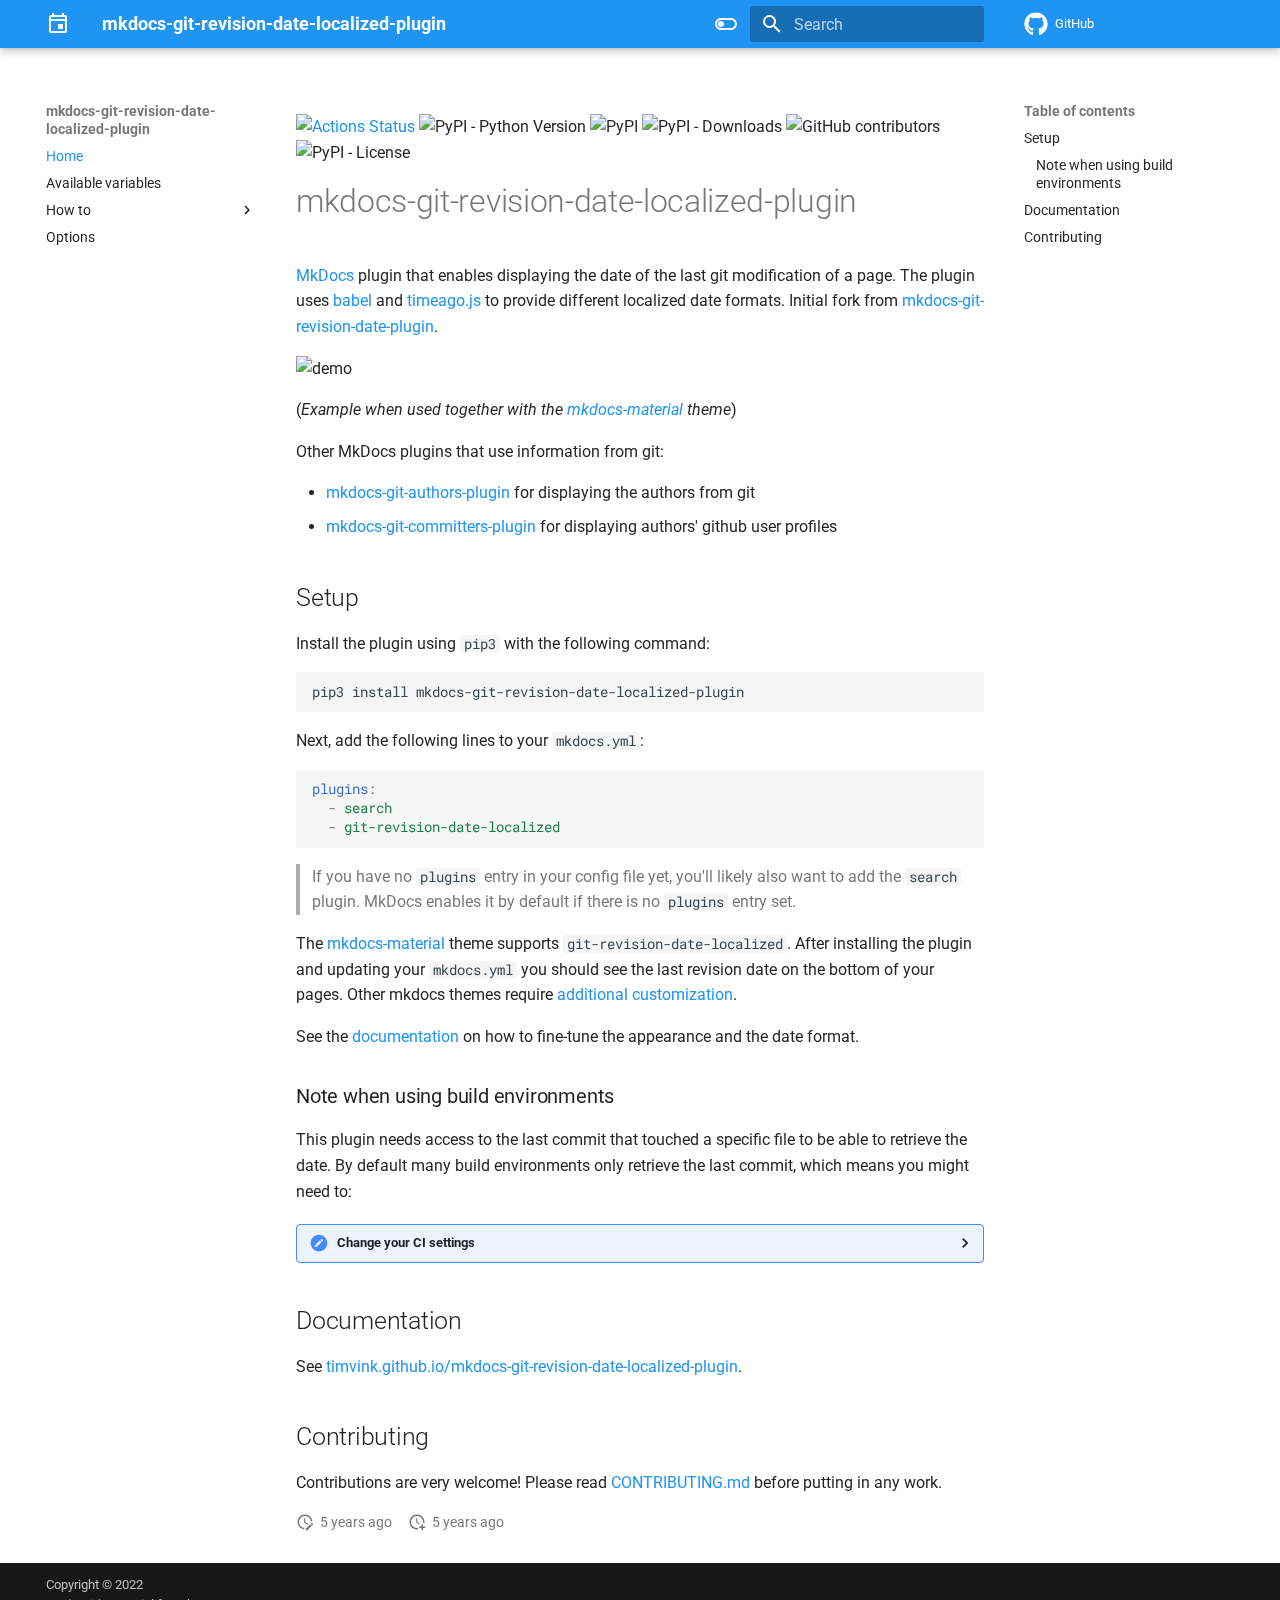
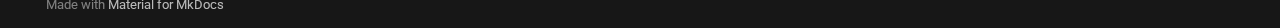
==== commit 6b209a34: "Deployed 0438f70 with MkDocs version: 1.6.0" ====
--- a/index.html
+++ b/index.html
@@ -16,7 +16,7 @@
       
       
       <link rel="icon" href="assets/images/favicon.png">
-      <meta name="generator" content="mkdocs-1.5.3, mkdocs-material-9.5.2">
+      <meta name="generator" content="mkdocs-1.6.0, mkdocs-material-9.5.25">
     
     
       
@@ -24,7 +24,7 @@
       
     
     
-      <link rel="stylesheet" href="assets/stylesheets/main.50c56a3b.min.css">
+      <link rel="stylesheet" href="assets/stylesheets/main.6543a935.min.css">
       
         
         <link rel="stylesheet" href="assets/stylesheets/palette.06af60db.min.css">
@@ -190,7 +190,7 @@
         <a href="https://github.com/timvink/mkdocs-git-revision-date-localized-plugin" title="Go to repository" class="md-source" data-md-component="source">
   <div class="md-source__icon md-icon">
     
-    <svg xmlns="http://www.w3.org/2000/svg" viewBox="0 0 496 512"><!--! Font Awesome Free 6.5.1 by @fontawesome - https://fontawesome.com License - https://fontawesome.com/license/free (Icons: CC BY 4.0, Fonts: SIL OFL 1.1, Code: MIT License) Copyright 2023 Fonticons, Inc.--><path d="M165.9 397.4c0 2-2.3 3.6-5.2 3.6-3.3.3-5.6-1.3-5.6-3.6 0-2 2.3-3.6 5.2-3.6 3-.3 5.6 1.3 5.6 3.6zm-31.1-4.5c-.7 2 1.3 4.3 4.3 4.9 2.6 1 5.6 0 6.2-2s-1.3-4.3-4.3-5.2c-2.6-.7-5.5.3-6.2 2.3zm44.2-1.7c-2.9.7-4.9 2.6-4.6 4.9.3 2 2.9 3.3 5.9 2.6 2.9-.7 4.9-2.6 4.6-4.6-.3-1.9-3-3.2-5.9-2.9zM244.8 8C106.1 8 0 113.3 0 252c0 110.9 69.8 205.8 169.5 239.2 12.8 2.3 17.3-5.6 17.3-12.1 0-6.2-.3-40.4-.3-61.4 0 0-70 15-84.7-29.8 0 0-11.4-29.1-27.8-36.6 0 0-22.9-15.7 1.6-15.4 0 0 24.9 2 38.6 25.8 21.9 38.6 58.6 27.5 72.9 20.9 2.3-16 8.8-27.1 16-33.7-55.9-6.2-112.3-14.3-112.3-110.5 0-27.5 7.6-41.3 23.6-58.9-2.6-6.5-11.1-33.3 2.6-67.9 20.9-6.5 69 27 69 27 20-5.6 41.5-8.5 62.8-8.5s42.8 2.9 62.8 8.5c0 0 48.1-33.6 69-27 13.7 34.7 5.2 61.4 2.6 67.9 16 17.7 25.8 31.5 25.8 58.9 0 96.5-58.9 104.2-114.8 110.5 9.2 7.9 17 22.9 17 46.4 0 33.7-.3 75.4-.3 83.6 0 6.5 4.6 14.4 17.3 12.1C428.2 457.8 496 362.9 496 252 496 113.3 383.5 8 244.8 8zM97.2 352.9c-1.3 1-1 3.3.7 5.2 1.6 1.6 3.9 2.3 5.2 1 1.3-1 1-3.3-.7-5.2-1.6-1.6-3.9-2.3-5.2-1zm-10.8-8.1c-.7 1.3.3 2.9 2.3 3.9 1.6 1 3.6.7 4.3-.7.7-1.3-.3-2.9-2.3-3.9-2-.6-3.6-.3-4.3.7zm32.4 35.6c-1.6 1.3-1 4.3 1.3 6.2 2.3 2.3 5.2 2.6 6.5 1 1.3-1.3.7-4.3-1.3-6.2-2.2-2.3-5.2-2.6-6.5-1zm-11.4-14.7c-1.6 1-1.6 3.6 0 5.9 1.6 2.3 4.3 3.3 5.6 2.3 1.6-1.3 1.6-3.9 0-6.2-1.4-2.3-4-3.3-5.6-2z"/></svg>
+    <svg xmlns="http://www.w3.org/2000/svg" viewBox="0 0 496 512"><!--! Font Awesome Free 6.5.2 by @fontawesome - https://fontawesome.com License - https://fontawesome.com/license/free (Icons: CC BY 4.0, Fonts: SIL OFL 1.1, Code: MIT License) Copyright 2024 Fonticons, Inc.--><path d="M165.9 397.4c0 2-2.3 3.6-5.2 3.6-3.3.3-5.6-1.3-5.6-3.6 0-2 2.3-3.6 5.2-3.6 3-.3 5.6 1.3 5.6 3.6zm-31.1-4.5c-.7 2 1.3 4.3 4.3 4.9 2.6 1 5.6 0 6.2-2s-1.3-4.3-4.3-5.2c-2.6-.7-5.5.3-6.2 2.3zm44.2-1.7c-2.9.7-4.9 2.6-4.6 4.9.3 2 2.9 3.3 5.9 2.6 2.9-.7 4.9-2.6 4.6-4.6-.3-1.9-3-3.2-5.9-2.9zM244.8 8C106.1 8 0 113.3 0 252c0 110.9 69.8 205.8 169.5 239.2 12.8 2.3 17.3-5.6 17.3-12.1 0-6.2-.3-40.4-.3-61.4 0 0-70 15-84.7-29.8 0 0-11.4-29.1-27.8-36.6 0 0-22.9-15.7 1.6-15.4 0 0 24.9 2 38.6 25.8 21.9 38.6 58.6 27.5 72.9 20.9 2.3-16 8.8-27.1 16-33.7-55.9-6.2-112.3-14.3-112.3-110.5 0-27.5 7.6-41.3 23.6-58.9-2.6-6.5-11.1-33.3 2.6-67.9 20.9-6.5 69 27 69 27 20-5.6 41.5-8.5 62.8-8.5s42.8 2.9 62.8 8.5c0 0 48.1-33.6 69-27 13.7 34.7 5.2 61.4 2.6 67.9 16 17.7 25.8 31.5 25.8 58.9 0 96.5-58.9 104.2-114.8 110.5 9.2 7.9 17 22.9 17 46.4 0 33.7-.3 75.4-.3 83.6 0 6.5 4.6 14.4 17.3 12.1C428.2 457.8 496 362.9 496 252 496 113.3 383.5 8 244.8 8zM97.2 352.9c-1.3 1-1 3.3.7 5.2 1.6 1.6 3.9 2.3 5.2 1 1.3-1 1-3.3-.7-5.2-1.6-1.6-3.9-2.3-5.2-1zm-10.8-8.1c-.7 1.3.3 2.9 2.3 3.9 1.6 1 3.6.7 4.3-.7.7-1.3-.3-2.9-2.3-3.9-2-.6-3.6-.3-4.3.7zm32.4 35.6c-1.6 1.3-1 4.3 1.3 6.2 2.3 2.3 5.2 2.6 6.5 1 1.3-1.3.7-4.3-1.3-6.2-2.2-2.3-5.2-2.6-6.5-1zm-11.4-14.7c-1.6 1-1.6 3.6 0 5.9 1.6 2.3 4.3 3.3 5.6 2.3 1.6-1.3 1.6-3.9 0-6.2-1.4-2.3-4-3.3-5.6-2z"/></svg>
   </div>
   <div class="md-source__repository">
     GitHub
@@ -236,7 +236,7 @@
       <a href="https://github.com/timvink/mkdocs-git-revision-date-localized-plugin" title="Go to repository" class="md-source" data-md-component="source">
   <div class="md-source__icon md-icon">
     
-    <svg xmlns="http://www.w3.org/2000/svg" viewBox="0 0 496 512"><!--! Font Awesome Free 6.5.1 by @fontawesome - https://fontawesome.com License - https://fontawesome.com/license/free (Icons: CC BY 4.0, Fonts: SIL OFL 1.1, Code: MIT License) Copyright 2023 Fonticons, Inc.--><path d="M165.9 397.4c0 2-2.3 3.6-5.2 3.6-3.3.3-5.6-1.3-5.6-3.6 0-2 2.3-3.6 5.2-3.6 3-.3 5.6 1.3 5.6 3.6zm-31.1-4.5c-.7 2 1.3 4.3 4.3 4.9 2.6 1 5.6 0 6.2-2s-1.3-4.3-4.3-5.2c-2.6-.7-5.5.3-6.2 2.3zm44.2-1.7c-2.9.7-4.9 2.6-4.6 4.9.3 2 2.9 3.3 5.9 2.6 2.9-.7 4.9-2.6 4.6-4.6-.3-1.9-3-3.2-5.9-2.9zM244.8 8C106.1 8 0 113.3 0 252c0 110.9 69.8 205.8 169.5 239.2 12.8 2.3 17.3-5.6 17.3-12.1 0-6.2-.3-40.4-.3-61.4 0 0-70 15-84.7-29.8 0 0-11.4-29.1-27.8-36.6 0 0-22.9-15.7 1.6-15.4 0 0 24.9 2 38.6 25.8 21.9 38.6 58.6 27.5 72.9 20.9 2.3-16 8.8-27.1 16-33.7-55.9-6.2-112.3-14.3-112.3-110.5 0-27.5 7.6-41.3 23.6-58.9-2.6-6.5-11.1-33.3 2.6-67.9 20.9-6.5 69 27 69 27 20-5.6 41.5-8.5 62.8-8.5s42.8 2.9 62.8 8.5c0 0 48.1-33.6 69-27 13.7 34.7 5.2 61.4 2.6 67.9 16 17.7 25.8 31.5 25.8 58.9 0 96.5-58.9 104.2-114.8 110.5 9.2 7.9 17 22.9 17 46.4 0 33.7-.3 75.4-.3 83.6 0 6.5 4.6 14.4 17.3 12.1C428.2 457.8 496 362.9 496 252 496 113.3 383.5 8 244.8 8zM97.2 352.9c-1.3 1-1 3.3.7 5.2 1.6 1.6 3.9 2.3 5.2 1 1.3-1 1-3.3-.7-5.2-1.6-1.6-3.9-2.3-5.2-1zm-10.8-8.1c-.7 1.3.3 2.9 2.3 3.9 1.6 1 3.6.7 4.3-.7.7-1.3-.3-2.9-2.3-3.9-2-.6-3.6-.3-4.3.7zm32.4 35.6c-1.6 1.3-1 4.3 1.3 6.2 2.3 2.3 5.2 2.6 6.5 1 1.3-1.3.7-4.3-1.3-6.2-2.2-2.3-5.2-2.6-6.5-1zm-11.4-14.7c-1.6 1-1.6 3.6 0 5.9 1.6 2.3 4.3 3.3 5.6 2.3 1.6-1.3 1.6-3.9 0-6.2-1.4-2.3-4-3.3-5.6-2z"/></svg>
+    <svg xmlns="http://www.w3.org/2000/svg" viewBox="0 0 496 512"><!--! Font Awesome Free 6.5.2 by @fontawesome - https://fontawesome.com License - https://fontawesome.com/license/free (Icons: CC BY 4.0, Fonts: SIL OFL 1.1, Code: MIT License) Copyright 2024 Fonticons, Inc.--><path d="M165.9 397.4c0 2-2.3 3.6-5.2 3.6-3.3.3-5.6-1.3-5.6-3.6 0-2 2.3-3.6 5.2-3.6 3-.3 5.6 1.3 5.6 3.6zm-31.1-4.5c-.7 2 1.3 4.3 4.3 4.9 2.6 1 5.6 0 6.2-2s-1.3-4.3-4.3-5.2c-2.6-.7-5.5.3-6.2 2.3zm44.2-1.7c-2.9.7-4.9 2.6-4.6 4.9.3 2 2.9 3.3 5.9 2.6 2.9-.7 4.9-2.6 4.6-4.6-.3-1.9-3-3.2-5.9-2.9zM244.8 8C106.1 8 0 113.3 0 252c0 110.9 69.8 205.8 169.5 239.2 12.8 2.3 17.3-5.6 17.3-12.1 0-6.2-.3-40.4-.3-61.4 0 0-70 15-84.7-29.8 0 0-11.4-29.1-27.8-36.6 0 0-22.9-15.7 1.6-15.4 0 0 24.9 2 38.6 25.8 21.9 38.6 58.6 27.5 72.9 20.9 2.3-16 8.8-27.1 16-33.7-55.9-6.2-112.3-14.3-112.3-110.5 0-27.5 7.6-41.3 23.6-58.9-2.6-6.5-11.1-33.3 2.6-67.9 20.9-6.5 69 27 69 27 20-5.6 41.5-8.5 62.8-8.5s42.8 2.9 62.8 8.5c0 0 48.1-33.6 69-27 13.7 34.7 5.2 61.4 2.6 67.9 16 17.7 25.8 31.5 25.8 58.9 0 96.5-58.9 104.2-114.8 110.5 9.2 7.9 17 22.9 17 46.4 0 33.7-.3 75.4-.3 83.6 0 6.5 4.6 14.4 17.3 12.1C428.2 457.8 496 362.9 496 252 496 113.3 383.5 8 244.8 8zM97.2 352.9c-1.3 1-1 3.3.7 5.2 1.6 1.6 3.9 2.3 5.2 1 1.3-1 1-3.3-.7-5.2-1.6-1.6-3.9-2.3-5.2-1zm-10.8-8.1c-.7 1.3.3 2.9 2.3 3.9 1.6 1 3.6.7 4.3-.7.7-1.3-.3-2.9-2.3-3.9-2-.6-3.6-.3-4.3.7zm32.4 35.6c-1.6 1.3-1 4.3 1.3 6.2 2.3 2.3 5.2 2.6 6.5 1 1.3-1.3.7-4.3-1.3-6.2-2.2-2.3-5.2-2.6-6.5-1zm-11.4-14.7c-1.6 1-1.6 3.6 0 5.9 1.6 2.3 4.3 3.3 5.6 2.3 1.6-1.3 1.6-3.9 0-6.2-1.4-2.3-4-3.3-5.6-2z"/></svg>
   </div>
   <div class="md-source__repository">
     GitHub
@@ -378,10 +378,8 @@
     
     
     
-    
     <li class="md-nav__item md-nav__item--nested">
       
-        
         
         
         <input class="md-nav__toggle md-toggle " type="checkbox" id="__nav_3" >
@@ -713,10 +711,10 @@
     </div>
     
     
-    <script id="__config" type="application/json">{"base": ".", "features": ["content.tabs.link"], "search": "assets/javascripts/workers/search.f886a092.min.js", "translations": {"clipboard.copied": "Copied to clipboard", "clipboard.copy": "Copy to clipboard", "search.result.more.one": "1 more on this page", "search.result.more.other": "# more on this page", "search.result.none": "No matching documents", "search.result.one": "1 matching document", "search.result.other": "# matching documents", "search.result.placeholder": "Type to start searching", "search.result.term.missing": "Missing", "select.version": "Select version"}}</script>
-    
-    
-      <script src="assets/javascripts/bundle.d7c377c4.min.js"></script>
+    <script id="__config" type="application/json">{"base": ".", "features": ["content.tabs.link"], "search": "assets/javascripts/workers/search.b8dbb3d2.min.js", "translations": {"clipboard.copied": "Copied to clipboard", "clipboard.copy": "Copy to clipboard", "search.result.more.one": "1 more on this page", "search.result.more.other": "# more on this page", "search.result.none": "No matching documents", "search.result.one": "1 matching document", "search.result.other": "# matching documents", "search.result.placeholder": "Type to start searching", "search.result.term.missing": "Missing", "select.version": "Select version"}}</script>
+    
+    
+      <script src="assets/javascripts/bundle.081f42fc.min.js"></script>
       
         <script src="js/timeago.min.js"></script>
       
--- a/assets/stylesheets/main.6543a935.min.css
+++ b/assets/stylesheets/main.6543a935.min.css
@@ -0,0 +1 @@
+@charset "UTF-8";html{-webkit-text-size-adjust:none;-moz-text-size-adjust:none;text-size-adjust:none;box-sizing:border-box}*,:after,:before{box-sizing:inherit}@media (prefers-reduced-motion){*,:after,:before{transition:none!important}}body{margin:0}a,button,input,label{-webkit-tap-highlight-color:transparent}a{color:inherit;text-decoration:none}hr{border:0;box-sizing:initial;display:block;height:.05rem;overflow:visible;padding:0}small{font-size:80%}sub,sup{line-height:1em}img{border-style:none}table{border-collapse:initial;border-spacing:0}td,th{font-weight:400;vertical-align:top}button{background:#0000;border:0;font-family:inherit;font-size:inherit;margin:0;padding:0}input{border:0;outline:none}:root{--md-primary-fg-color:#4051b5;--md-primary-fg-color--light:#5d6cc0;--md-primary-fg-color--dark:#303fa1;--md-primary-bg-color:#fff;--md-primary-bg-color--light:#ffffffb3;--md-accent-fg-color:#526cfe;--md-accent-fg-color--transparent:#526cfe1a;--md-accent-bg-color:#fff;--md-accent-bg-color--light:#ffffffb3}[data-md-color-scheme=default]{color-scheme:light}[data-md-color-scheme=default] img[src$="#gh-dark-mode-only"],[data-md-color-scheme=default] img[src$="#only-dark"]{display:none}:root,[data-md-color-scheme=default]{--md-hue:225deg;--md-default-fg-color:#000000de;--md-default-fg-color--light:#0000008a;--md-default-fg-color--lighter:#00000052;--md-default-fg-color--lightest:#00000012;--md-default-bg-color:#fff;--md-default-bg-color--light:#ffffffb3;--md-default-bg-color--lighter:#ffffff4d;--md-default-bg-color--lightest:#ffffff1f;--md-code-fg-color:#36464e;--md-code-bg-color:#f5f5f5;--md-code-hl-color:#4287ff;--md-code-hl-color--light:#4287ff1a;--md-code-hl-number-color:#d52a2a;--md-code-hl-special-color:#db1457;--md-code-hl-function-color:#a846b9;--md-code-hl-constant-color:#6e59d9;--md-code-hl-keyword-color:#3f6ec6;--md-code-hl-string-color:#1c7d4d;--md-code-hl-name-color:var(--md-code-fg-color);--md-code-hl-operator-color:var(--md-default-fg-color--light);--md-code-hl-punctuation-color:var(--md-default-fg-color--light);--md-code-hl-comment-color:var(--md-default-fg-color--light);--md-code-hl-generic-color:var(--md-default-fg-color--light);--md-code-hl-variable-color:var(--md-default-fg-color--light);--md-typeset-color:var(--md-default-fg-color);--md-typeset-a-color:var(--md-primary-fg-color);--md-typeset-del-color:#f5503d26;--md-typeset-ins-color:#0bd57026;--md-typeset-kbd-color:#fafafa;--md-typeset-kbd-accent-color:#fff;--md-typeset-kbd-border-color:#b8b8b8;--md-typeset-mark-color:#ffff0080;--md-typeset-table-color:#0000001f;--md-typeset-table-color--light:rgba(0,0,0,.035);--md-admonition-fg-color:var(--md-default-fg-color);--md-admonition-bg-color:var(--md-default-bg-color);--md-warning-fg-color:#000000de;--md-warning-bg-color:#ff9;--md-footer-fg-color:#fff;--md-footer-fg-color--light:#ffffffb3;--md-footer-fg-color--lighter:#ffffff73;--md-footer-bg-color:#000000de;--md-footer-bg-color--dark:#00000052;--md-shadow-z1:0 0.2rem 0.5rem #0000000d,0 0 0.05rem #0000001a;--md-shadow-z2:0 0.2rem 0.5rem #0000001a,0 0 0.05rem #00000040;--md-shadow-z3:0 0.2rem 0.5rem #0003,0 0 0.05rem #00000059}.md-icon svg{fill:currentcolor;display:block;height:1.2rem;width:1.2rem}body{-webkit-font-smoothing:antialiased;-moz-osx-font-smoothing:grayscale;--md-text-font-family:var(--md-text-font,_),-apple-system,BlinkMacSystemFont,Helvetica,Arial,sans-serif;--md-code-font-family:var(--md-code-font,_),SFMono-Regular,Consolas,Menlo,monospace}aside,body,input{font-feature-settings:"kern","liga";color:var(--md-typeset-color);font-family:var(--md-text-font-family)}code,kbd,pre{font-feature-settings:"kern";font-family:var(--md-code-font-family)}:root{--md-typeset-table-sort-icon:url('data:image/svg+xml;charset=utf-8,<svg xmlns="http://www.w3.org/2000/svg" viewBox="0 0 24 24"><path d="m18 21-4-4h3V7h-3l4-4 4 4h-3v10h3M2 19v-2h10v2M2 13v-2h7v2M2 7V5h4v2H2Z"/></svg>');--md-typeset-table-sort-icon--asc:url('data:image/svg+xml;charset=utf-8,<svg xmlns="http://www.w3.org/2000/svg" viewBox="0 0 24 24"><path d="M19 17h3l-4 4-4-4h3V3h2M2 17h10v2H2M6 5v2H2V5m0 6h7v2H2v-2Z"/></svg>');--md-typeset-table-sort-icon--desc:url('data:image/svg+xml;charset=utf-8,<svg xmlns="http://www.w3.org/2000/svg" viewBox="0 0 24 24"><path d="M19 7h3l-4-4-4 4h3v14h2M2 17h10v2H2M6 5v2H2V5m0 6h7v2H2v-2Z"/></svg>')}.md-typeset{-webkit-print-color-adjust:exact;color-adjust:exact;font-size:.8rem;line-height:1.6}@media print{.md-typeset{font-size:.68rem}}.md-typeset blockquote,.md-typeset dl,.md-typeset figure,.md-typeset ol,.md-typeset pre,.md-typeset ul{margin-bottom:1em;margin-top:1em}.md-typeset h1{color:var(--md-default-fg-color--light);font-size:2em;line-height:1.3;margin:0 0 1.25em}.md-typeset h1,.md-typeset h2{font-weight:300;letter-spacing:-.01em}.md-typeset h2{font-size:1.5625em;line-height:1.4;margin:1.6em 0 .64em}.md-typeset h3{font-size:1.25em;font-weight:400;letter-spacing:-.01em;line-height:1.5;margin:1.6em 0 .8em}.md-typeset h2+h3{margin-top:.8em}.md-typeset h4{font-weight:700;letter-spacing:-.01em;margin:1em 0}.md-typeset h5,.md-typeset h6{color:var(--md-default-fg-color--light);font-size:.8em;font-weight:700;letter-spacing:-.01em;margin:1.25em 0}.md-typeset h5{text-transform:uppercase}.md-typeset hr{border-bottom:.05rem solid var(--md-default-fg-color--lightest);display:flow-root;margin:1.5em 0}.md-typeset a{color:var(--md-typeset-a-color);word-break:break-word}.md-typeset a,.md-typeset a:before{transition:color 125ms}.md-typeset a:focus,.md-typeset a:hover{color:var(--md-accent-fg-color)}.md-typeset a:focus code,.md-typeset a:hover code{background-color:var(--md-accent-fg-color--transparent)}.md-typeset a code{color:currentcolor;transition:background-color 125ms}.md-typeset a.focus-visible{outline-color:var(--md-accent-fg-color);outline-offset:.2rem}.md-typeset code,.md-typeset kbd,.md-typeset pre{color:var(--md-code-fg-color);direction:ltr;font-variant-ligatures:none}@media print{.md-typeset code,.md-typeset kbd,.md-typeset pre{white-space:pre-wrap}}.md-typeset code{background-color:var(--md-code-bg-color);border-radius:.1rem;-webkit-box-decoration-break:clone;box-decoration-break:clone;font-size:.85em;padding:0 .2941176471em;word-break:break-word}.md-typeset code:not(.focus-visible){-webkit-tap-highlight-color:transparent;outline:none}.md-typeset pre{display:flow-root;line-height:1.4;position:relative}.md-typeset pre>code{-webkit-box-decoration-break:slice;box-decoration-break:slice;box-shadow:none;display:block;margin:0;outline-color:var(--md-accent-fg-color);overflow:auto;padding:.7720588235em 1.1764705882em;scrollbar-color:var(--md-default-fg-color--lighter) #0000;scrollbar-width:thin;touch-action:auto;word-break:normal}.md-typeset pre>code:hover{scrollbar-color:var(--md-accent-fg-color) #0000}.md-typeset pre>code::-webkit-scrollbar{height:.2rem;width:.2rem}.md-typeset pre>code::-webkit-scrollbar-thumb{background-color:var(--md-default-fg-color--lighter)}.md-typeset pre>code::-webkit-scrollbar-thumb:hover{background-color:var(--md-accent-fg-color)}.md-typeset kbd{background-color:var(--md-typeset-kbd-color);border-radius:.1rem;box-shadow:0 .1rem 0 .05rem var(--md-typeset-kbd-border-color),0 .1rem 0 var(--md-typeset-kbd-border-color),0 -.1rem .2rem var(--md-typeset-kbd-accent-color) inset;color:var(--md-default-fg-color);display:inline-block;font-size:.75em;padding:0 .6666666667em;vertical-align:text-top;word-break:break-word}.md-typeset mark{background-color:var(--md-typeset-mark-color);-webkit-box-decoration-break:clone;box-decoration-break:clone;color:inherit;word-break:break-word}.md-typeset abbr{border-bottom:.05rem dotted var(--md-default-fg-color--light);cursor:help;text-decoration:none}.md-typeset small{opacity:.75}[dir=ltr] .md-typeset sub,[dir=ltr] .md-typeset sup{margin-left:.078125em}[dir=rtl] .md-typeset sub,[dir=rtl] .md-typeset sup{margin-right:.078125em}[dir=ltr] .md-typeset blockquote{padding-left:.6rem}[dir=rtl] .md-typeset blockquote{padding-right:.6rem}[dir=ltr] .md-typeset blockquote{border-left:.2rem solid var(--md-default-fg-color--lighter)}[dir=rtl] .md-typeset blockquote{border-right:.2rem solid var(--md-default-fg-color--lighter)}.md-typeset blockquote{color:var(--md-default-fg-color--light);margin-left:0;margin-right:0}.md-typeset ul{list-style-type:disc}[dir=ltr] .md-typeset ol,[dir=ltr] .md-typeset ul{margin-left:.625em}[dir=rtl] .md-typeset ol,[dir=rtl] .md-typeset ul{margin-right:.625em}.md-typeset ol,.md-typeset ul{padding:0}.md-typeset ol:not([hidden]),.md-typeset ul:not([hidden]){display:flow-root}.md-typeset ol ol,.md-typeset ul ol{list-style-type:lower-alpha}.md-typeset ol ol ol,.md-typeset ul ol ol{list-style-type:lower-roman}[dir=ltr] .md-typeset ol li,[dir=ltr] .md-typeset ul li{margin-left:1.25em}[dir=rtl] .md-typeset ol li,[dir=rtl] .md-typeset ul li{margin-right:1.25em}.md-typeset ol li,.md-typeset ul li{margin-bottom:.5em}.md-typeset ol li blockquote,.md-typeset ol li p,.md-typeset ul li blockquote,.md-typeset ul li p{margin:.5em 0}.md-typeset ol li:last-child,.md-typeset ul li:last-child{margin-bottom:0}[dir=ltr] .md-typeset ol li ol,[dir=ltr] .md-typeset ol li ul,[dir=ltr] .md-typeset ul li ol,[dir=ltr] .md-typeset ul li ul{margin-left:.625em}[dir=rtl] .md-typeset ol li ol,[dir=rtl] .md-typeset ol li ul,[dir=rtl] .md-typeset ul li ol,[dir=rtl] .md-typeset ul li ul{margin-right:.625em}.md-typeset ol li ol,.md-typeset ol li ul,.md-typeset ul li ol,.md-typeset ul li ul{margin-bottom:.5em;margin-top:.5em}[dir=ltr] .md-typeset dd{margin-left:1.875em}[dir=rtl] .md-typeset dd{margin-right:1.875em}.md-typeset dd{margin-bottom:1.5em;margin-top:1em}.md-typeset img,.md-typeset svg,.md-typeset video{height:auto;max-width:100%}.md-typeset img[align=left]{margin:1em 1em 1em 0}.md-typeset img[align=right]{margin:1em 0 1em 1em}.md-typeset img[align]:only-child{margin-top:0}.md-typeset figure{display:flow-root;margin:1em auto;max-width:100%;text-align:center;width:-moz-fit-content;width:fit-content}.md-typeset figure img{display:block;margin:0 auto}.md-typeset figcaption{font-style:italic;margin:1em auto;max-width:24rem}.md-typeset iframe{max-width:100%}.md-typeset table:not([class]){background-color:var(--md-default-bg-color);border:.05rem solid var(--md-typeset-table-color);border-radius:.1rem;display:inline-block;font-size:.64rem;max-width:100%;overflow:auto;touch-action:auto}@media print{.md-typeset table:not([class]){display:table}}.md-typeset table:not([class])+*{margin-top:1.5em}.md-typeset table:not([class]) td>:first-child,.md-typeset table:not([class]) th>:first-child{margin-top:0}.md-typeset table:not([class]) td>:last-child,.md-typeset table:not([class]) th>:last-child{margin-bottom:0}.md-typeset table:not([class]) td:not([align]),.md-typeset table:not([class]) th:not([align]){text-align:left}[dir=rtl] .md-typeset table:not([class]) td:not([align]),[dir=rtl] .md-typeset table:not([class]) th:not([align]){text-align:right}.md-typeset table:not([class]) th{font-weight:700;min-width:5rem;padding:.9375em 1.25em;vertical-align:top}.md-typeset table:not([class]) td{border-top:.05rem solid var(--md-typeset-table-color);padding:.9375em 1.25em;vertical-align:top}.md-typeset table:not([class]) tbody tr{transition:background-color 125ms}.md-typeset table:not([class]) tbody tr:hover{background-color:var(--md-typeset-table-color--light);box-shadow:0 .05rem 0 var(--md-default-bg-color) inset}.md-typeset table:not([class]) a{word-break:normal}.md-typeset table th[role=columnheader]{cursor:pointer}[dir=ltr] .md-typeset table th[role=columnheader]:after{margin-left:.5em}[dir=rtl] .md-typeset table th[role=columnheader]:after{margin-right:.5em}.md-typeset table th[role=columnheader]:after{content:"";display:inline-block;height:1.2em;-webkit-mask-image:var(--md-typeset-table-sort-icon);mask-image:var(--md-typeset-table-sort-icon);-webkit-mask-repeat:no-repeat;mask-repeat:no-repeat;-webkit-mask-size:contain;mask-size:contain;transition:background-color 125ms;vertical-align:text-bottom;width:1.2em}.md-typeset table th[role=columnheader]:hover:after{background-color:var(--md-default-fg-color--lighter)}.md-typeset table th[role=columnheader][aria-sort=ascending]:after{background-color:var(--md-default-fg-color--light);-webkit-mask-image:var(--md-typeset-table-sort-icon--asc);mask-image:var(--md-typeset-table-sort-icon--asc)}.md-typeset table th[role=columnheader][aria-sort=descending]:after{background-color:var(--md-default-fg-color--light);-webkit-mask-image:var(--md-typeset-table-sort-icon--desc);mask-image:var(--md-typeset-table-sort-icon--desc)}.md-typeset__scrollwrap{margin:1em -.8rem;overflow-x:auto;touch-action:auto}.md-typeset__table{display:inline-block;margin-bottom:.5em;padding:0 .8rem}@media print{.md-typeset__table{display:block}}html .md-typeset__table table{display:table;margin:0;overflow:hidden;width:100%}@media screen and (max-width:44.984375em){.md-content__inner>pre{margin:1em -.8rem}.md-content__inner>pre code{border-radius:0}}.md-typeset .md-author{border-radius:100%;display:block;flex-shrink:0;height:1.6rem;overflow:hidden;position:relative;transition:color 125ms,transform 125ms;width:1.6rem}.md-typeset .md-author img{display:block}.md-typeset .md-author--more{background:var(--md-default-fg-color--lightest);color:var(--md-default-fg-color--lighter);font-size:.6rem;font-weight:700;line-height:1.6rem;text-align:center}.md-typeset .md-author--long{height:2.4rem;width:2.4rem}.md-typeset a.md-author{transform:scale(1)}.md-typeset a.md-author img{border-radius:100%;filter:grayscale(100%) opacity(75%);transition:filter 125ms}.md-typeset a.md-author:focus,.md-typeset a.md-author:hover{transform:scale(1.1);z-index:1}.md-typeset a.md-author:focus img,.md-typeset a.md-author:hover img{filter:grayscale(0)}.md-banner{background-color:var(--md-footer-bg-color);color:var(--md-footer-fg-color);overflow:auto}@media print{.md-banner{display:none}}.md-banner--warning{background-color:var(--md-warning-bg-color);color:var(--md-warning-fg-color)}.md-banner__inner{font-size:.7rem;margin:.6rem auto;padding:0 .8rem}[dir=ltr] .md-banner__button{float:right}[dir=rtl] .md-banner__button{float:left}.md-banner__button{color:inherit;cursor:pointer;transition:opacity .25s}.no-js .md-banner__button{display:none}.md-banner__button:hover{opacity:.7}html{font-size:125%;height:100%;overflow-x:hidden}@media screen and (min-width:100em){html{font-size:137.5%}}@media screen and (min-width:125em){html{font-size:150%}}body{background-color:var(--md-default-bg-color);display:flex;flex-direction:column;font-size:.5rem;min-height:100%;position:relative;width:100%}@media print{body{display:block}}@media screen and (max-width:59.984375em){body[data-md-scrolllock]{position:fixed}}.md-grid{margin-left:auto;margin-right:auto;max-width:61rem}.md-container{display:flex;flex-direction:column;flex-grow:1}@media print{.md-container{display:block}}.md-main{flex-grow:1}.md-main__inner{display:flex;height:100%;margin-top:1.5rem}.md-ellipsis{overflow:hidden;text-overflow:ellipsis}.md-toggle{display:none}.md-option{height:0;opacity:0;position:absolute;width:0}.md-option:checked+label:not([hidden]){display:block}.md-option.focus-visible+label{outline-color:var(--md-accent-fg-color);outline-style:auto}.md-skip{background-color:var(--md-default-fg-color);border-radius:.1rem;color:var(--md-default-bg-color);font-size:.64rem;margin:.5rem;opacity:0;outline-color:var(--md-accent-fg-color);padding:.3rem .5rem;position:fixed;transform:translateY(.4rem);z-index:-1}.md-skip:focus{opacity:1;transform:translateY(0);transition:transform .25s cubic-bezier(.4,0,.2,1),opacity 175ms 75ms;z-index:10}@page{margin:25mm}:root{--md-clipboard-icon:url('data:image/svg+xml;charset=utf-8,<svg xmlns="http://www.w3.org/2000/svg" viewBox="0 0 24 24"><path d="M19 21H8V7h11m0-2H8a2 2 0 0 0-2 2v14a2 2 0 0 0 2 2h11a2 2 0 0 0 2-2V7a2 2 0 0 0-2-2m-3-4H4a2 2 0 0 0-2 2v14h2V3h12V1Z"/></svg>')}.md-clipboard{border-radius:.1rem;color:var(--md-default-fg-color--lightest);cursor:pointer;height:1.5em;outline-color:var(--md-accent-fg-color);outline-offset:.1rem;position:absolute;right:.5em;top:.5em;transition:color .25s;width:1.5em;z-index:1}@media print{.md-clipboard{display:none}}.md-clipboard:not(.focus-visible){-webkit-tap-highlight-color:transparent;outline:none}:hover>.md-clipboard{color:var(--md-default-fg-color--light)}.md-clipboard:focus,.md-clipboard:hover{color:var(--md-accent-fg-color)}.md-clipboard:after{background-color:currentcolor;content:"";display:block;height:1.125em;margin:0 auto;-webkit-mask-image:var(--md-clipboard-icon);mask-image:var(--md-clipboard-icon);-webkit-mask-position:center;mask-position:center;-webkit-mask-repeat:no-repeat;mask-repeat:no-repeat;-webkit-mask-size:contain;mask-size:contain;width:1.125em}.md-clipboard--inline{cursor:pointer}.md-clipboard--inline code{transition:color .25s,background-color .25s}.md-clipboard--inline:focus code,.md-clipboard--inline:hover code{background-color:var(--md-accent-fg-color--transparent);color:var(--md-accent-fg-color)}.md-typeset .md-code__content{display:grid}@keyframes consent{0%{opacity:0;transform:translateY(100%)}to{opacity:1;transform:translateY(0)}}@keyframes overlay{0%{opacity:0}to{opacity:1}}.md-consent__overlay{animation:overlay .25s both;-webkit-backdrop-filter:blur(.1rem);backdrop-filter:blur(.1rem);background-color:#0000008a;height:100%;opacity:1;position:fixed;top:0;width:100%;z-index:5}.md-consent__inner{animation:consent .5s cubic-bezier(.1,.7,.1,1) both;background-color:var(--md-default-bg-color);border:0;border-radius:.1rem;bottom:0;box-shadow:0 0 .2rem #0000001a,0 .2rem .4rem #0003;max-height:100%;overflow:auto;padding:0;position:fixed;width:100%;z-index:5}.md-consent__form{padding:.8rem}.md-consent__settings{display:none;margin:1em 0}input:checked+.md-consent__settings{display:block}.md-consent__controls{margin-bottom:.8rem}.md-typeset .md-consent__controls .md-button{display:inline}@media screen and (max-width:44.984375em){.md-typeset .md-consent__controls .md-button{display:block;margin-top:.4rem;text-align:center;width:100%}}.md-consent label{cursor:pointer}.md-content{flex-grow:1;min-width:0}.md-content__inner{margin:0 .8rem 1.2rem;padding-top:.6rem}@media screen and (min-width:76.25em){[dir=ltr] .md-sidebar--primary:not([hidden])~.md-content>.md-content__inner{margin-left:1.2rem}[dir=ltr] .md-sidebar--secondary:not([hidden])~.md-content>.md-content__inner,[dir=rtl] .md-sidebar--primary:not([hidden])~.md-content>.md-content__inner{margin-right:1.2rem}[dir=rtl] .md-sidebar--secondary:not([hidden])~.md-content>.md-content__inner{margin-left:1.2rem}}.md-content__inner:before{content:"";display:block;height:.4rem}.md-content__inner>:last-child{margin-bottom:0}[dir=ltr] .md-content__button{float:right}[dir=rtl] .md-content__button{float:left}[dir=ltr] .md-content__button{margin-left:.4rem}[dir=rtl] .md-content__button{margin-right:.4rem}.md-content__button{margin:.4rem 0;padding:0}@media print{.md-content__button{display:none}}.md-typeset .md-content__button{color:var(--md-default-fg-color--lighter)}.md-content__button svg{display:inline;vertical-align:top}[dir=rtl] .md-content__button svg{transform:scaleX(-1)}[dir=ltr] .md-dialog{right:.8rem}[dir=rtl] .md-dialog{left:.8rem}.md-dialog{background-color:var(--md-default-fg-color);border-radius:.1rem;bottom:.8rem;box-shadow:var(--md-shadow-z3);min-width:11.1rem;opacity:0;padding:.4rem .6rem;pointer-events:none;position:fixed;transform:translateY(100%);transition:transform 0ms .4s,opacity .4s;z-index:4}@media print{.md-dialog{display:none}}.md-dialog--active{opacity:1;pointer-events:auto;transform:translateY(0);transition:transform .4s cubic-bezier(.075,.85,.175,1),opacity .4s}.md-dialog__inner{color:var(--md-default-bg-color);font-size:.7rem}.md-feedback{margin:2em 0 1em;text-align:center}.md-feedback fieldset{border:none;margin:0;padding:0}.md-feedback__title{font-weight:700;margin:1em auto}.md-feedback__inner{position:relative}.md-feedback__list{display:flex;flex-wrap:wrap;place-content:baseline center;position:relative}.md-feedback__list:hover .md-icon:not(:disabled){color:var(--md-default-fg-color--lighter)}:disabled .md-feedback__list{min-height:1.8rem}.md-feedback__icon{color:var(--md-default-fg-color--light);cursor:pointer;flex-shrink:0;margin:0 .1rem;transition:color 125ms}.md-feedback__icon:not(:disabled).md-icon:hover{color:var(--md-accent-fg-color)}.md-feedback__icon:disabled{color:var(--md-default-fg-color--lightest);pointer-events:none}.md-feedback__note{opacity:0;position:relative;transform:translateY(.4rem);transition:transform .4s cubic-bezier(.1,.7,.1,1),opacity .15s}.md-feedback__note>*{margin:0 auto;max-width:16rem}:disabled .md-feedback__note{opacity:1;transform:translateY(0)}.md-footer{background-color:var(--md-footer-bg-color);color:var(--md-footer-fg-color)}@media print{.md-footer{display:none}}.md-footer__inner{justify-content:space-between;overflow:auto;padding:.2rem}.md-footer__inner:not([hidden]){display:flex}.md-footer__link{align-items:end;display:flex;flex-grow:0.01;margin-bottom:.4rem;margin-top:1rem;max-width:100%;outline-color:var(--md-accent-fg-color);overflow:hidden;transition:opacity .25s}.md-footer__link:focus,.md-footer__link:hover{opacity:.7}[dir=rtl] .md-footer__link svg{transform:scaleX(-1)}@media screen and (max-width:44.984375em){.md-footer__link--prev{flex-shrink:0}.md-footer__link--prev .md-footer__title{display:none}}[dir=ltr] .md-footer__link--next{margin-left:auto}[dir=rtl] .md-footer__link--next{margin-right:auto}.md-footer__link--next{text-align:right}[dir=rtl] .md-footer__link--next{text-align:left}.md-footer__title{flex-grow:1;font-size:.9rem;margin-bottom:.7rem;max-width:calc(100% - 2.4rem);padding:0 1rem;white-space:nowrap}.md-footer__button{margin:.2rem;padding:.4rem}.md-footer__direction{font-size:.64rem;opacity:.7}.md-footer-meta{background-color:var(--md-footer-bg-color--dark)}.md-footer-meta__inner{display:flex;flex-wrap:wrap;justify-content:space-between;padding:.2rem}html .md-footer-meta.md-typeset a{color:var(--md-footer-fg-color--light)}html .md-footer-meta.md-typeset a:focus,html .md-footer-meta.md-typeset a:hover{color:var(--md-footer-fg-color)}.md-copyright{color:var(--md-footer-fg-color--lighter);font-size:.64rem;margin:auto .6rem;padding:.4rem 0;width:100%}@media screen and (min-width:45em){.md-copyright{width:auto}}.md-copyright__highlight{color:var(--md-footer-fg-color--light)}.md-social{display:inline-flex;gap:.2rem;margin:0 .4rem;padding:.2rem 0 .6rem}@media screen and (min-width:45em){.md-social{padding:.6rem 0}}.md-social__link{display:inline-block;height:1.6rem;text-align:center;width:1.6rem}.md-social__link:before{line-height:1.9}.md-social__link svg{fill:currentcolor;max-height:.8rem;vertical-align:-25%}.md-typeset .md-button{border:.1rem solid;border-radius:.1rem;color:var(--md-primary-fg-color);cursor:pointer;display:inline-block;font-weight:700;padding:.625em 2em;transition:color 125ms,background-color 125ms,border-color 125ms}.md-typeset .md-button--primary{background-color:var(--md-primary-fg-color);border-color:var(--md-primary-fg-color);color:var(--md-primary-bg-color)}.md-typeset .md-button:focus,.md-typeset .md-button:hover{background-color:var(--md-accent-fg-color);border-color:var(--md-accent-fg-color);color:var(--md-accent-bg-color)}[dir=ltr] .md-typeset .md-input{border-top-left-radius:.1rem}[dir=ltr] .md-typeset .md-input,[dir=rtl] .md-typeset .md-input{border-top-right-radius:.1rem}[dir=rtl] .md-typeset .md-input{border-top-left-radius:.1rem}.md-typeset .md-input{border-bottom:.1rem solid var(--md-default-fg-color--lighter);box-shadow:var(--md-shadow-z1);font-size:.8rem;height:1.8rem;padding:0 .6rem;transition:border .25s,box-shadow .25s}.md-typeset .md-input:focus,.md-typeset .md-input:hover{border-bottom-color:var(--md-accent-fg-color);box-shadow:var(--md-shadow-z2)}.md-typeset .md-input--stretch{width:100%}.md-header{background-color:var(--md-primary-fg-color);box-shadow:0 0 .2rem #0000,0 .2rem .4rem #0000;color:var(--md-primary-bg-color);display:block;left:0;position:sticky;right:0;top:0;z-index:4}@media print{.md-header{display:none}}.md-header[hidden]{transform:translateY(-100%);transition:transform .25s cubic-bezier(.8,0,.6,1),box-shadow .25s}.md-header--shadow{box-shadow:0 0 .2rem #0000001a,0 .2rem .4rem #0003;transition:transform .25s cubic-bezier(.1,.7,.1,1),box-shadow .25s}.md-header__inner{align-items:center;display:flex;padding:0 .2rem}.md-header__button{color:currentcolor;cursor:pointer;margin:.2rem;outline-color:var(--md-accent-fg-color);padding:.4rem;position:relative;transition:opacity .25s;vertical-align:middle;z-index:1}.md-header__button:hover{opacity:.7}.md-header__button:not([hidden]){display:inline-block}.md-header__button:not(.focus-visible){-webkit-tap-highlight-color:transparent;outline:none}.md-header__button.md-logo{margin:.2rem;padding:.4rem}@media screen and (max-width:76.234375em){.md-header__button.md-logo{display:none}}.md-header__button.md-logo img,.md-header__button.md-logo svg{fill:currentcolor;display:block;height:1.2rem;width:auto}@media screen and (min-width:60em){.md-header__button[for=__search]{display:none}}.no-js .md-header__button[for=__search]{display:none}[dir=rtl] .md-header__button[for=__search] svg{transform:scaleX(-1)}@media screen and (min-width:76.25em){.md-header__button[for=__drawer]{display:none}}.md-header__topic{display:flex;max-width:100%;position:absolute;transition:transform .4s cubic-bezier(.1,.7,.1,1),opacity .15s;white-space:nowrap}.md-header__topic+.md-header__topic{opacity:0;pointer-events:none;transform:translateX(1.25rem);transition:transform .4s cubic-bezier(1,.7,.1,.1),opacity .15s;z-index:-1}[dir=rtl] .md-header__topic+.md-header__topic{transform:translateX(-1.25rem)}.md-header__topic:first-child{font-weight:700}[dir=ltr] .md-header__title{margin-left:1rem;margin-right:.4rem}[dir=rtl] .md-header__title{margin-left:.4rem;margin-right:1rem}.md-header__title{flex-grow:1;font-size:.9rem;height:2.4rem;line-height:2.4rem}.md-header__title--active .md-header__topic{opacity:0;pointer-events:none;transform:translateX(-1.25rem);transition:transform .4s cubic-bezier(1,.7,.1,.1),opacity .15s;z-index:-1}[dir=rtl] .md-header__title--active .md-header__topic{transform:translateX(1.25rem)}.md-header__title--active .md-header__topic+.md-header__topic{opacity:1;pointer-events:auto;transform:translateX(0);transition:transform .4s cubic-bezier(.1,.7,.1,1),opacity .15s;z-index:0}.md-header__title>.md-header__ellipsis{height:100%;position:relative;width:100%}.md-header__option{display:flex;flex-shrink:0;max-width:100%;transition:max-width 0ms .25s,opacity .25s .25s;white-space:nowrap}[data-md-toggle=search]:checked~.md-header .md-header__option{max-width:0;opacity:0;transition:max-width 0ms,opacity 0ms}.md-header__option>input{bottom:0}.md-header__source{display:none}@media screen and (min-width:60em){[dir=ltr] .md-header__source{margin-left:1rem}[dir=rtl] .md-header__source{margin-right:1rem}.md-header__source{display:block;max-width:11.7rem;width:11.7rem}}@media screen and (min-width:76.25em){[dir=ltr] .md-header__source{margin-left:1.4rem}[dir=rtl] .md-header__source{margin-right:1.4rem}}.md-meta{color:var(--md-default-fg-color--light);font-size:.7rem;line-height:1.3}.md-meta__list{display:inline-flex;flex-wrap:wrap;list-style:none;margin:0;padding:0}.md-meta__item:not(:last-child):after{content:"·";margin-left:.2rem;margin-right:.2rem}.md-meta__link{color:var(--md-typeset-a-color)}.md-meta__link:focus,.md-meta__link:hover{color:var(--md-accent-fg-color)}.md-draft{background-color:#ff1744;border-radius:.125em;color:#fff;display:inline-block;font-weight:700;padding-left:.5714285714em;padding-right:.5714285714em}:root{--md-nav-icon--prev:url('data:image/svg+xml;charset=utf-8,<svg xmlns="http://www.w3.org/2000/svg" viewBox="0 0 24 24"><path d="M20 11v2H8l5.5 5.5-1.42 1.42L4.16 12l7.92-7.92L13.5 5.5 8 11h12Z"/></svg>');--md-nav-icon--next:url('data:image/svg+xml;charset=utf-8,<svg xmlns="http://www.w3.org/2000/svg" viewBox="0 0 24 24"><path d="M8.59 16.58 13.17 12 8.59 7.41 10 6l6 6-6 6-1.41-1.42Z"/></svg>');--md-toc-icon:url('data:image/svg+xml;charset=utf-8,<svg xmlns="http://www.w3.org/2000/svg" viewBox="0 0 24 24"><path d="M3 9h14V7H3v2m0 4h14v-2H3v2m0 4h14v-2H3v2m16 0h2v-2h-2v2m0-10v2h2V7h-2m0 6h2v-2h-2v2Z"/></svg>')}.md-nav{font-size:.7rem;line-height:1.3}.md-nav__title{color:var(--md-default-fg-color--light);display:block;font-weight:700;overflow:hidden;padding:0 .6rem;text-overflow:ellipsis}.md-nav__title .md-nav__button{display:none}.md-nav__title .md-nav__button img{height:100%;width:auto}.md-nav__title .md-nav__button.md-logo img,.md-nav__title .md-nav__button.md-logo svg{fill:currentcolor;display:block;height:2.4rem;max-width:100%;object-fit:contain;width:auto}.md-nav__list{list-style:none;margin:0;padding:0}.md-nav__link{align-items:flex-start;display:flex;gap:.4rem;margin-top:.625em;scroll-snap-align:start;transition:color 125ms}.md-nav__link--passed{color:var(--md-default-fg-color--light)}.md-nav__item .md-nav__link--active,.md-nav__item .md-nav__link--active code{color:var(--md-typeset-a-color)}.md-nav__link .md-ellipsis{position:relative}[dir=ltr] .md-nav__link .md-icon:last-child{margin-left:auto}[dir=rtl] .md-nav__link .md-icon:last-child{margin-right:auto}.md-nav__link svg{fill:currentcolor;flex-shrink:0;height:1.3em}.md-nav__link[for]:focus,.md-nav__link[for]:hover,.md-nav__link[href]:focus,.md-nav__link[href]:hover{color:var(--md-accent-fg-color);cursor:pointer}.md-nav__link.focus-visible{outline-color:var(--md-accent-fg-color);outline-offset:.2rem}.md-nav--primary .md-nav__link[for=__toc]{display:none}.md-nav--primary .md-nav__link[for=__toc] .md-icon:after{background-color:currentcolor;display:block;height:100%;-webkit-mask-image:var(--md-toc-icon);mask-image:var(--md-toc-icon);width:100%}.md-nav--primary .md-nav__link[for=__toc]~.md-nav{display:none}.md-nav__container>.md-nav__link{margin-top:0}.md-nav__container>.md-nav__link:first-child{flex-grow:1;min-width:0}.md-nav__icon{flex-shrink:0}.md-nav__source{display:none}@media screen and (max-width:76.234375em){.md-nav--primary,.md-nav--primary .md-nav{background-color:var(--md-default-bg-color);display:flex;flex-direction:column;height:100%;left:0;position:absolute;right:0;top:0;z-index:1}.md-nav--primary .md-nav__item,.md-nav--primary .md-nav__title{font-size:.8rem;line-height:1.5}.md-nav--primary .md-nav__title{background-color:var(--md-default-fg-color--lightest);color:var(--md-default-fg-color--light);cursor:pointer;height:5.6rem;line-height:2.4rem;padding:3rem .8rem .2rem;position:relative;white-space:nowrap}[dir=ltr] .md-nav--primary .md-nav__title .md-nav__icon{left:.4rem}[dir=rtl] .md-nav--primary .md-nav__title .md-nav__icon{right:.4rem}.md-nav--primary .md-nav__title .md-nav__icon{display:block;height:1.2rem;margin:.2rem;position:absolute;top:.4rem;width:1.2rem}.md-nav--primary .md-nav__title .md-nav__icon:after{background-color:currentcolor;content:"";display:block;height:100%;-webkit-mask-image:var(--md-nav-icon--prev);mask-image:var(--md-nav-icon--prev);-webkit-mask-position:center;mask-position:center;-webkit-mask-repeat:no-repeat;mask-repeat:no-repeat;-webkit-mask-size:contain;mask-size:contain;width:100%}.md-nav--primary .md-nav__title~.md-nav__list{background-color:var(--md-default-bg-color);box-shadow:0 .05rem 0 var(--md-default-fg-color--lightest) inset;overflow-y:auto;scroll-snap-type:y mandatory;touch-action:pan-y}.md-nav--primary .md-nav__title~.md-nav__list>:first-child{border-top:0}.md-nav--primary .md-nav__title[for=__drawer]{background-color:var(--md-primary-fg-color);color:var(--md-primary-bg-color);font-weight:700}.md-nav--primary .md-nav__title .md-logo{display:block;left:.2rem;margin:.2rem;padding:.4rem;position:absolute;right:.2rem;top:.2rem}.md-nav--primary .md-nav__list{flex:1}.md-nav--primary .md-nav__item{border-top:.05rem solid var(--md-default-fg-color--lightest)}.md-nav--primary .md-nav__item--active>.md-nav__link{color:var(--md-typeset-a-color)}.md-nav--primary .md-nav__item--active>.md-nav__link:focus,.md-nav--primary .md-nav__item--active>.md-nav__link:hover{color:var(--md-accent-fg-color)}.md-nav--primary .md-nav__link{margin-top:0;padding:.6rem .8rem}.md-nav--primary .md-nav__link svg{margin-top:.1em}.md-nav--primary .md-nav__link>.md-nav__link{padding:0}[dir=ltr] .md-nav--primary .md-nav__link .md-nav__icon{margin-right:-.2rem}[dir=rtl] .md-nav--primary .md-nav__link .md-nav__icon{margin-left:-.2rem}.md-nav--primary .md-nav__link .md-nav__icon{font-size:1.2rem;height:1.2rem;width:1.2rem}.md-nav--primary .md-nav__link .md-nav__icon:after{background-color:currentcolor;content:"";display:block;height:100%;-webkit-mask-image:var(--md-nav-icon--next);mask-image:var(--md-nav-icon--next);-webkit-mask-position:center;mask-position:center;-webkit-mask-repeat:no-repeat;mask-repeat:no-repeat;-webkit-mask-size:contain;mask-size:contain;width:100%}[dir=rtl] .md-nav--primary .md-nav__icon:after{transform:scale(-1)}.md-nav--primary .md-nav--secondary .md-nav{background-color:initial;position:static}[dir=ltr] .md-nav--primary .md-nav--secondary .md-nav .md-nav__link{padding-left:1.4rem}[dir=rtl] .md-nav--primary .md-nav--secondary .md-nav .md-nav__link{padding-right:1.4rem}[dir=ltr] .md-nav--primary .md-nav--secondary .md-nav .md-nav .md-nav__link{padding-left:2rem}[dir=rtl] .md-nav--primary .md-nav--secondary .md-nav .md-nav .md-nav__link{padding-right:2rem}[dir=ltr] .md-nav--primary .md-nav--secondary .md-nav .md-nav .md-nav .md-nav__link{padding-left:2.6rem}[dir=rtl] .md-nav--primary .md-nav--secondary .md-nav .md-nav .md-nav .md-nav__link{padding-right:2.6rem}[dir=ltr] .md-nav--primary .md-nav--secondary .md-nav .md-nav .md-nav .md-nav .md-nav__link{padding-left:3.2rem}[dir=rtl] .md-nav--primary .md-nav--secondary .md-nav .md-nav .md-nav .md-nav .md-nav__link{padding-right:3.2rem}.md-nav--secondary{background-color:initial}.md-nav__toggle~.md-nav{display:flex;opacity:0;transform:translateX(100%);transition:transform .25s cubic-bezier(.8,0,.6,1),opacity 125ms 50ms}[dir=rtl] .md-nav__toggle~.md-nav{transform:translateX(-100%)}.md-nav__toggle:checked~.md-nav{opacity:1;transform:translateX(0);transition:transform .25s cubic-bezier(.4,0,.2,1),opacity 125ms 125ms}.md-nav__toggle:checked~.md-nav>.md-nav__list{-webkit-backface-visibility:hidden;backface-visibility:hidden}}@media screen and (max-width:59.984375em){.md-nav--primary .md-nav__link[for=__toc]{display:flex}.md-nav--primary .md-nav__link[for=__toc] .md-icon:after{content:""}.md-nav--primary .md-nav__link[for=__toc]+.md-nav__link{display:none}.md-nav--primary .md-nav__link[for=__toc]~.md-nav{display:flex}.md-nav__source{background-color:var(--md-primary-fg-color--dark);color:var(--md-primary-bg-color);display:block;padding:0 .2rem}}@media screen and (min-width:60em) and (max-width:76.234375em){.md-nav--integrated .md-nav__link[for=__toc]{display:flex}.md-nav--integrated .md-nav__link[for=__toc] .md-icon:after{content:""}.md-nav--integrated .md-nav__link[for=__toc]+.md-nav__link{display:none}.md-nav--integrated .md-nav__link[for=__toc]~.md-nav{display:flex}}@media screen and (min-width:60em){.md-nav{margin-bottom:-.4rem}.md-nav--secondary .md-nav__title{background:var(--md-default-bg-color);box-shadow:0 0 .4rem .4rem var(--md-default-bg-color);position:sticky;top:0;z-index:1}.md-nav--secondary .md-nav__title[for=__toc]{scroll-snap-align:start}.md-nav--secondary .md-nav__title .md-nav__icon{display:none}[dir=ltr] .md-nav--secondary .md-nav__list{padding-left:.6rem}[dir=rtl] .md-nav--secondary .md-nav__list{padding-right:.6rem}.md-nav--secondary .md-nav__list{padding-bottom:.4rem}[dir=ltr] .md-nav--secondary .md-nav__item>.md-nav__link{margin-right:.4rem}[dir=rtl] .md-nav--secondary .md-nav__item>.md-nav__link{margin-left:.4rem}}@media screen and (min-width:76.25em){.md-nav{margin-bottom:-.4rem;transition:max-height .25s cubic-bezier(.86,0,.07,1)}.md-nav--primary .md-nav__title{background:var(--md-default-bg-color);box-shadow:0 0 .4rem .4rem var(--md-default-bg-color);position:sticky;top:0;z-index:1}.md-nav--primary .md-nav__title[for=__drawer]{scroll-snap-align:start}.md-nav--primary .md-nav__title .md-nav__icon{display:none}[dir=ltr] .md-nav--primary .md-nav__list{padding-left:.6rem}[dir=rtl] .md-nav--primary .md-nav__list{padding-right:.6rem}.md-nav--primary .md-nav__list{padding-bottom:.4rem}[dir=ltr] .md-nav--primary .md-nav__item>.md-nav__link{margin-right:.4rem}[dir=rtl] .md-nav--primary .md-nav__item>.md-nav__link{margin-left:.4rem}.md-nav__toggle~.md-nav{display:grid;grid-template-rows:0fr;opacity:0;transition:grid-template-rows .25s cubic-bezier(.86,0,.07,1),opacity .25s,visibility 0ms .25s;visibility:collapse}.md-nav__toggle~.md-nav>.md-nav__list{overflow:hidden}.md-nav__toggle.md-toggle--indeterminate~.md-nav,.md-nav__toggle:checked~.md-nav{grid-template-rows:1fr;opacity:1;transition:grid-template-rows .25s cubic-bezier(.86,0,.07,1),opacity .15s .1s,visibility 0ms;visibility:visible}.md-nav__toggle.md-toggle--indeterminate~.md-nav{transition:none}.md-nav__item--nested>.md-nav>.md-nav__title{display:none}.md-nav__item--section{display:block;margin:1.25em 0}.md-nav__item--section:last-child{margin-bottom:0}.md-nav__item--section>.md-nav__link{font-weight:700}.md-nav__item--section>.md-nav__link[for]{color:var(--md-default-fg-color--light)}.md-nav__item--section>.md-nav__link:not(.md-nav__container){pointer-events:none}.md-nav__item--section>.md-nav__link .md-icon,.md-nav__item--section>.md-nav__link>[for]{display:none}[dir=ltr] .md-nav__item--section>.md-nav{margin-left:-.6rem}[dir=rtl] .md-nav__item--section>.md-nav{margin-right:-.6rem}.md-nav__item--section>.md-nav{display:block;opacity:1;visibility:visible}.md-nav__item--section>.md-nav>.md-nav__list>.md-nav__item{padding:0}.md-nav__icon{border-radius:100%;height:.9rem;transition:background-color .25s;width:.9rem}.md-nav__icon:hover{background-color:var(--md-accent-fg-color--transparent)}.md-nav__icon:after{background-color:currentcolor;border-radius:100%;content:"";display:inline-block;height:100%;-webkit-mask-image:var(--md-nav-icon--next);mask-image:var(--md-nav-icon--next);-webkit-mask-position:center;mask-position:center;-webkit-mask-repeat:no-repeat;mask-repeat:no-repeat;-webkit-mask-size:contain;mask-size:contain;transition:transform .25s;vertical-align:-.1rem;width:100%}[dir=rtl] .md-nav__icon:after{transform:rotate(180deg)}.md-nav__item--nested .md-nav__toggle:checked~.md-nav__link .md-nav__icon:after,.md-nav__item--nested .md-toggle--indeterminate~.md-nav__link .md-nav__icon:after{transform:rotate(90deg)}.md-nav--lifted>.md-nav__list>.md-nav__item,.md-nav--lifted>.md-nav__title{display:none}.md-nav--lifted>.md-nav__list>.md-nav__item--active{display:block}.md-nav--lifted>.md-nav__list>.md-nav__item--active>.md-nav__link{background:var(--md-default-bg-color);box-shadow:0 0 .4rem .4rem var(--md-default-bg-color);margin-top:0;position:sticky;top:0;z-index:1}.md-nav--lifted>.md-nav__list>.md-nav__item--active>.md-nav__link:not(.md-nav__container){pointer-events:none}.md-nav--lifted>.md-nav__list>.md-nav__item--active.md-nav__item--section{margin:0}[dir=ltr] .md-nav--lifted>.md-nav__list>.md-nav__item>.md-nav:not(.md-nav--secondary){margin-left:-.6rem}[dir=rtl] .md-nav--lifted>.md-nav__list>.md-nav__item>.md-nav:not(.md-nav--secondary){margin-right:-.6rem}.md-nav--lifted>.md-nav__list>.md-nav__item>[for]{color:var(--md-default-fg-color--light)}.md-nav--lifted .md-nav[data-md-level="1"]{grid-template-rows:1fr;opacity:1;visibility:visible}[dir=ltr] .md-nav--integrated>.md-nav__list>.md-nav__item--active .md-nav--secondary{border-left:.05rem solid var(--md-primary-fg-color)}[dir=rtl] .md-nav--integrated>.md-nav__list>.md-nav__item--active .md-nav--secondary{border-right:.05rem solid var(--md-primary-fg-color)}.md-nav--integrated>.md-nav__list>.md-nav__item--active .md-nav--secondary{display:block;margin-bottom:1.25em;opacity:1;visibility:visible}.md-nav--integrated>.md-nav__list>.md-nav__item--active .md-nav--secondary>.md-nav__list{overflow:visible;padding-bottom:0}.md-nav--integrated>.md-nav__list>.md-nav__item--active .md-nav--secondary>.md-nav__title{display:none}}.md-pagination{font-size:.8rem;font-weight:700;gap:.4rem}.md-pagination,.md-pagination>*{align-items:center;display:flex;justify-content:center}.md-pagination>*{border-radius:.2rem;height:1.8rem;min-width:1.8rem;text-align:center}.md-pagination__current{background-color:var(--md-default-fg-color--lightest);color:var(--md-default-fg-color--light)}.md-pagination__link{transition:color 125ms,background-color 125ms}.md-pagination__link:focus,.md-pagination__link:hover{background-color:var(--md-accent-fg-color--transparent);color:var(--md-accent-fg-color)}.md-pagination__link:focus svg,.md-pagination__link:hover svg{color:var(--md-accent-fg-color)}.md-pagination__link.focus-visible{outline-color:var(--md-accent-fg-color);outline-offset:.2rem}.md-pagination__link svg{fill:currentcolor;color:var(--md-default-fg-color--lighter);display:block;max-height:100%;width:1.2rem}.md-post__back{border-bottom:.05rem solid var(--md-default-fg-color--lightest);margin-bottom:1.2rem;padding-bottom:1.2rem}@media screen and (max-width:76.234375em){.md-post__back{display:none}}[dir=rtl] .md-post__back svg{transform:scaleX(-1)}.md-post__authors{display:flex;flex-direction:column;gap:.6rem;margin:0 .6rem 1.2rem}.md-post .md-post__meta a{transition:color 125ms}.md-post .md-post__meta a:focus,.md-post .md-post__meta a:hover{color:var(--md-accent-fg-color)}.md-post__title{color:var(--md-default-fg-color--light);font-weight:700}.md-post--excerpt{margin-bottom:3.2rem}.md-post--excerpt .md-post__header{align-items:center;display:flex;gap:.6rem;min-height:1.6rem}.md-post--excerpt .md-post__authors{align-items:center;display:inline-flex;flex-direction:row;gap:.2rem;margin:0;min-height:2.4rem}[dir=ltr] .md-post--excerpt .md-post__meta .md-meta__list{margin-right:.4rem}[dir=rtl] .md-post--excerpt .md-post__meta .md-meta__list{margin-left:.4rem}.md-post--excerpt .md-post__content>:first-child{--md-scroll-margin:6rem;margin-top:0}.md-post>.md-nav--secondary{margin:1em 0}.md-profile{align-items:center;display:flex;font-size:.7rem;gap:.6rem;line-height:1.4;width:100%}.md-profile__description{flex-grow:1}.md-content--post{display:flex}@media screen and (max-width:76.234375em){.md-content--post{flex-flow:column-reverse}}.md-content--post>.md-content__inner{min-width:0}@media screen and (min-width:76.25em){[dir=ltr] .md-content--post>.md-content__inner{margin-left:1.2rem}[dir=rtl] .md-content--post>.md-content__inner{margin-right:1.2rem}}@media screen and (max-width:76.234375em){.md-sidebar.md-sidebar--post{padding:0;position:static;width:100%}.md-sidebar.md-sidebar--post .md-sidebar__scrollwrap{overflow:visible}.md-sidebar.md-sidebar--post .md-sidebar__inner{padding:0}.md-sidebar.md-sidebar--post .md-post__meta{margin-left:.6rem;margin-right:.6rem}.md-sidebar.md-sidebar--post .md-nav__item{border:none;display:inline}.md-sidebar.md-sidebar--post .md-nav__list{display:inline-flex;flex-wrap:wrap;gap:.6rem;padding-bottom:.6rem;padding-top:.6rem}.md-sidebar.md-sidebar--post .md-nav__link{padding:0}.md-sidebar.md-sidebar--post .md-nav{height:auto;margin-bottom:0;position:static}}:root{--md-progress-value:0;--md-progress-delay:400ms}.md-progress{background:var(--md-primary-bg-color);height:.075rem;opacity:min(clamp(0,var(--md-progress-value),1),clamp(0,100 - var(--md-progress-value),1));position:fixed;top:0;transform:scaleX(calc(var(--md-progress-value)*1%));transform-origin:left;transition:transform .5s cubic-bezier(.19,1,.22,1),opacity .25s var(--md-progress-delay);width:100%;z-index:4}:root{--md-search-result-icon:url('data:image/svg+xml;charset=utf-8,<svg xmlns="http://www.w3.org/2000/svg" viewBox="0 0 24 24"><path d="M14 2H6a2 2 0 0 0-2 2v16a2 2 0 0 0 2 2h7c-.41-.25-.8-.56-1.14-.9-.33-.33-.61-.7-.86-1.1H6V4h7v5h5v1.18c.71.16 1.39.43 2 .82V8l-6-6m6.31 16.9c1.33-2.11.69-4.9-1.4-6.22-2.11-1.33-4.91-.68-6.22 1.4-1.34 2.11-.69 4.89 1.4 6.22 1.46.93 3.32.93 4.79.02L22 23.39 23.39 22l-3.08-3.1m-3.81.1a2.5 2.5 0 0 1-2.5-2.5 2.5 2.5 0 0 1 2.5-2.5 2.5 2.5 0 0 1 2.5 2.5 2.5 2.5 0 0 1-2.5 2.5Z"/></svg>')}.md-search{position:relative}@media screen and (min-width:60em){.md-search{padding:.2rem 0}}.no-js .md-search{display:none}.md-search__overlay{opacity:0;z-index:1}@media screen and (max-width:59.984375em){[dir=ltr] .md-search__overlay{left:-2.2rem}[dir=rtl] .md-search__overlay{right:-2.2rem}.md-search__overlay{background-color:var(--md-default-bg-color);border-radius:1rem;height:2rem;overflow:hidden;pointer-events:none;position:absolute;top:-1rem;transform-origin:center;transition:transform .3s .1s,opacity .2s .2s;width:2rem}[data-md-toggle=search]:checked~.md-header .md-search__overlay{opacity:1;transition:transform .4s,opacity .1s}}@media screen and (min-width:60em){[dir=ltr] .md-search__overlay{left:0}[dir=rtl] .md-search__overlay{right:0}.md-search__overlay{background-color:#0000008a;cursor:pointer;height:0;position:fixed;top:0;transition:width 0ms .25s,height 0ms .25s,opacity .25s;width:0}[data-md-toggle=search]:checked~.md-header .md-search__overlay{height:200vh;opacity:1;transition:width 0ms,height 0ms,opacity .25s;width:100%}}@media screen and (max-width:29.984375em){[data-md-toggle=search]:checked~.md-header .md-search__overlay{transform:scale(45)}}@media screen and (min-width:30em) and (max-width:44.984375em){[data-md-toggle=search]:checked~.md-header .md-search__overlay{transform:scale(60)}}@media screen and (min-width:45em) and (max-width:59.984375em){[data-md-toggle=search]:checked~.md-header .md-search__overlay{transform:scale(75)}}.md-search__inner{-webkit-backface-visibility:hidden;backface-visibility:hidden}@media screen and (max-width:59.984375em){[dir=ltr] .md-search__inner{left:0}[dir=rtl] .md-search__inner{right:0}.md-search__inner{height:0;opacity:0;overflow:hidden;position:fixed;top:0;transform:translateX(5%);transition:width 0ms .3s,height 0ms .3s,transform .15s cubic-bezier(.4,0,.2,1) .15s,opacity .15s .15s;width:0;z-index:2}[dir=rtl] .md-search__inner{transform:translateX(-5%)}[data-md-toggle=search]:checked~.md-header .md-search__inner{height:100%;opacity:1;transform:translateX(0);transition:width 0ms 0ms,height 0ms 0ms,transform .15s cubic-bezier(.1,.7,.1,1) .15s,opacity .15s .15s;width:100%}}@media screen and (min-width:60em){[dir=ltr] .md-search__inner{float:right}[dir=rtl] .md-search__inner{float:left}.md-search__inner{padding:.1rem 0;position:relative;transition:width .25s cubic-bezier(.1,.7,.1,1);width:11.7rem}}@media screen and (min-width:60em) and (max-width:76.234375em){[data-md-toggle=search]:checked~.md-header .md-search__inner{width:23.4rem}}@media screen and (min-width:76.25em){[data-md-toggle=search]:checked~.md-header .md-search__inner{width:34.4rem}}.md-search__form{background-color:var(--md-default-bg-color);box-shadow:0 0 .6rem #0000;height:2.4rem;position:relative;transition:color .25s,background-color .25s;z-index:2}@media screen and (min-width:60em){.md-search__form{background-color:#00000042;border-radius:.1rem;height:1.8rem}.md-search__form:hover{background-color:#ffffff1f}}[data-md-toggle=search]:checked~.md-header .md-search__form{background-color:var(--md-default-bg-color);border-radius:.1rem .1rem 0 0;box-shadow:0 0 .6rem #00000012;color:var(--md-default-fg-color)}[dir=ltr] .md-search__input{padding-left:3.6rem;padding-right:2.2rem}[dir=rtl] .md-search__input{padding-left:2.2rem;padding-right:3.6rem}.md-search__input{background:#0000;font-size:.9rem;height:100%;position:relative;text-overflow:ellipsis;width:100%;z-index:2}.md-search__input::placeholder{transition:color .25s}.md-search__input::placeholder,.md-search__input~.md-search__icon{color:var(--md-default-fg-color--light)}.md-search__input::-ms-clear{display:none}@media screen and (max-width:59.984375em){.md-search__input{font-size:.9rem;height:2.4rem;width:100%}}@media screen and (min-width:60em){[dir=ltr] .md-search__input{padding-left:2.2rem}[dir=rtl] .md-search__input{padding-right:2.2rem}.md-search__input{color:inherit;font-size:.8rem}.md-search__input::placeholder{color:var(--md-primary-bg-color--light)}.md-search__input+.md-search__icon{color:var(--md-primary-bg-color)}[data-md-toggle=search]:checked~.md-header .md-search__input{text-overflow:clip}[data-md-toggle=search]:checked~.md-header .md-search__input+.md-search__icon{color:var(--md-default-fg-color--light)}[data-md-toggle=search]:checked~.md-header .md-search__input::placeholder{color:#0000}}.md-search__icon{cursor:pointer;display:inline-block;height:1.2rem;transition:color .25s,opacity .25s;width:1.2rem}.md-search__icon:hover{opacity:.7}[dir=ltr] .md-search__icon[for=__search]{left:.5rem}[dir=rtl] .md-search__icon[for=__search]{right:.5rem}.md-search__icon[for=__search]{position:absolute;top:.3rem;z-index:2}[dir=rtl] .md-search__icon[for=__search] svg{transform:scaleX(-1)}@media screen and (max-width:59.984375em){[dir=ltr] .md-search__icon[for=__search]{left:.8rem}[dir=rtl] .md-search__icon[for=__search]{right:.8rem}.md-search__icon[for=__search]{top:.6rem}.md-search__icon[for=__search] svg:first-child{display:none}}@media screen and (min-width:60em){.md-search__icon[for=__search]{pointer-events:none}.md-search__icon[for=__search] svg:last-child{display:none}}[dir=ltr] .md-search__options{right:.5rem}[dir=rtl] .md-search__options{left:.5rem}.md-search__options{pointer-events:none;position:absolute;top:.3rem;z-index:2}@media screen and (max-width:59.984375em){[dir=ltr] .md-search__options{right:.8rem}[dir=rtl] .md-search__options{left:.8rem}.md-search__options{top:.6rem}}[dir=ltr] .md-search__options>.md-icon{margin-left:.2rem}[dir=rtl] .md-search__options>.md-icon{margin-right:.2rem}.md-search__options>.md-icon{color:var(--md-default-fg-color--light);opacity:0;transform:scale(.75);transition:transform .15s cubic-bezier(.1,.7,.1,1),opacity .15s}.md-search__options>.md-icon:not(.focus-visible){-webkit-tap-highlight-color:transparent;outline:none}[data-md-toggle=search]:checked~.md-header .md-search__input:valid~.md-search__options>.md-icon{opacity:1;pointer-events:auto;transform:scale(1)}[data-md-toggle=search]:checked~.md-header .md-search__input:valid~.md-search__options>.md-icon:hover{opacity:.7}[dir=ltr] .md-search__suggest{padding-left:3.6rem;padding-right:2.2rem}[dir=rtl] .md-search__suggest{padding-left:2.2rem;padding-right:3.6rem}.md-search__suggest{align-items:center;color:var(--md-default-fg-color--lighter);display:flex;font-size:.9rem;height:100%;opacity:0;position:absolute;top:0;transition:opacity 50ms;white-space:nowrap;width:100%}@media screen and (min-width:60em){[dir=ltr] .md-search__suggest{padding-left:2.2rem}[dir=rtl] .md-search__suggest{padding-right:2.2rem}.md-search__suggest{font-size:.8rem}}[data-md-toggle=search]:checked~.md-header .md-search__suggest{opacity:1;transition:opacity .3s .1s}[dir=ltr] .md-search__output{border-bottom-left-radius:.1rem}[dir=ltr] .md-search__output,[dir=rtl] .md-search__output{border-bottom-right-radius:.1rem}[dir=rtl] .md-search__output{border-bottom-left-radius:.1rem}.md-search__output{overflow:hidden;position:absolute;width:100%;z-index:1}@media screen and (max-width:59.984375em){.md-search__output{bottom:0;top:2.4rem}}@media screen and (min-width:60em){.md-search__output{opacity:0;top:1.9rem;transition:opacity .4s}[data-md-toggle=search]:checked~.md-header .md-search__output{box-shadow:var(--md-shadow-z3);opacity:1}}.md-search__scrollwrap{-webkit-backface-visibility:hidden;backface-visibility:hidden;background-color:var(--md-default-bg-color);height:100%;overflow-y:auto;touch-action:pan-y}@media (-webkit-max-device-pixel-ratio:1),(max-resolution:1dppx){.md-search__scrollwrap{transform:translateZ(0)}}@media screen and (min-width:60em) and (max-width:76.234375em){.md-search__scrollwrap{width:23.4rem}}@media screen and (min-width:76.25em){.md-search__scrollwrap{width:34.4rem}}@media screen and (min-width:60em){.md-search__scrollwrap{max-height:0;scrollbar-color:var(--md-default-fg-color--lighter) #0000;scrollbar-width:thin}[data-md-toggle=search]:checked~.md-header .md-search__scrollwrap{max-height:75vh}.md-search__scrollwrap:hover{scrollbar-color:var(--md-accent-fg-color) #0000}.md-search__scrollwrap::-webkit-scrollbar{height:.2rem;width:.2rem}.md-search__scrollwrap::-webkit-scrollbar-thumb{background-color:var(--md-default-fg-color--lighter)}.md-search__scrollwrap::-webkit-scrollbar-thumb:hover{background-color:var(--md-accent-fg-color)}}.md-search-result{color:var(--md-default-fg-color);word-break:break-word}.md-search-result__meta{background-color:var(--md-default-fg-color--lightest);color:var(--md-default-fg-color--light);font-size:.64rem;line-height:1.8rem;padding:0 .8rem;scroll-snap-align:start}@media screen and (min-width:60em){[dir=ltr] .md-search-result__meta{padding-left:2.2rem}[dir=rtl] .md-search-result__meta{padding-right:2.2rem}}.md-search-result__list{list-style:none;margin:0;padding:0;-webkit-user-select:none;user-select:none}.md-search-result__item{box-shadow:0 -.05rem var(--md-default-fg-color--lightest)}.md-search-result__item:first-child{box-shadow:none}.md-search-result__link{display:block;outline:none;scroll-snap-align:start;transition:background-color .25s}.md-search-result__link:focus,.md-search-result__link:hover{background-color:var(--md-accent-fg-color--transparent)}.md-search-result__link:last-child p:last-child{margin-bottom:.6rem}.md-search-result__more>summary{cursor:pointer;display:block;outline:none;position:sticky;scroll-snap-align:start;top:0;z-index:1}.md-search-result__more>summary::marker{display:none}.md-search-result__more>summary::-webkit-details-marker{display:none}.md-search-result__more>summary>div{color:var(--md-typeset-a-color);font-size:.64rem;padding:.75em .8rem;transition:color .25s,background-color .25s}@media screen and (min-width:60em){[dir=ltr] .md-search-result__more>summary>div{padding-left:2.2rem}[dir=rtl] .md-search-result__more>summary>div{padding-right:2.2rem}}.md-search-result__more>summary:focus>div,.md-search-result__more>summary:hover>div{background-color:var(--md-accent-fg-color--transparent);color:var(--md-accent-fg-color)}.md-search-result__more[open]>summary{background-color:var(--md-default-bg-color)}.md-search-result__article{overflow:hidden;padding:0 .8rem;position:relative}@media screen and (min-width:60em){[dir=ltr] .md-search-result__article{padding-left:2.2rem}[dir=rtl] .md-search-result__article{padding-right:2.2rem}}[dir=ltr] .md-search-result__icon{left:0}[dir=rtl] .md-search-result__icon{right:0}.md-search-result__icon{color:var(--md-default-fg-color--light);height:1.2rem;margin:.5rem;position:absolute;width:1.2rem}@media screen and (max-width:59.984375em){.md-search-result__icon{display:none}}.md-search-result__icon:after{background-color:currentcolor;content:"";display:inline-block;height:100%;-webkit-mask-image:var(--md-search-result-icon);mask-image:var(--md-search-result-icon);-webkit-mask-position:center;mask-position:center;-webkit-mask-repeat:no-repeat;mask-repeat:no-repeat;-webkit-mask-size:contain;mask-size:contain;width:100%}[dir=rtl] .md-search-result__icon:after{transform:scaleX(-1)}.md-search-result .md-typeset{color:var(--md-default-fg-color--light);font-size:.64rem;line-height:1.6}.md-search-result .md-typeset h1{color:var(--md-default-fg-color);font-size:.8rem;font-weight:400;line-height:1.4;margin:.55rem 0}.md-search-result .md-typeset h1 mark{text-decoration:none}.md-search-result .md-typeset h2{color:var(--md-default-fg-color);font-size:.64rem;font-weight:700;line-height:1.6;margin:.5em 0}.md-search-result .md-typeset h2 mark{text-decoration:none}.md-search-result__terms{color:var(--md-default-fg-color);display:block;font-size:.64rem;font-style:italic;margin:.5em 0}.md-search-result mark{background-color:initial;color:var(--md-accent-fg-color);text-decoration:underline}.md-select{position:relative;z-index:1}.md-select__inner{background-color:var(--md-default-bg-color);border-radius:.1rem;box-shadow:var(--md-shadow-z2);color:var(--md-default-fg-color);left:50%;margin-top:.2rem;max-height:0;opacity:0;position:absolute;top:calc(100% - .2rem);transform:translate3d(-50%,.3rem,0);transition:transform .25s 375ms,opacity .25s .25s,max-height 0ms .5s}.md-select:focus-within .md-select__inner,.md-select:hover .md-select__inner{max-height:10rem;opacity:1;transform:translate3d(-50%,0,0);transition:transform .25s cubic-bezier(.1,.7,.1,1),opacity .25s,max-height 0ms}.md-select__inner:after{border-bottom:.2rem solid #0000;border-bottom-color:var(--md-default-bg-color);border-left:.2rem solid #0000;border-right:.2rem solid #0000;border-top:0;content:"";height:0;left:50%;margin-left:-.2rem;margin-top:-.2rem;position:absolute;top:0;width:0}.md-select__list{border-radius:.1rem;font-size:.8rem;list-style-type:none;margin:0;max-height:inherit;overflow:auto;padding:0}.md-select__item{line-height:1.8rem}[dir=ltr] .md-select__link{padding-left:.6rem;padding-right:1.2rem}[dir=rtl] .md-select__link{padding-left:1.2rem;padding-right:.6rem}.md-select__link{cursor:pointer;display:block;outline:none;scroll-snap-align:start;transition:background-color .25s,color .25s;width:100%}.md-select__link:focus,.md-select__link:hover{color:var(--md-accent-fg-color)}.md-select__link:focus{background-color:var(--md-default-fg-color--lightest)}.md-sidebar{align-self:flex-start;flex-shrink:0;padding:1.2rem 0;position:sticky;top:2.4rem;width:12.1rem}@media print{.md-sidebar{display:none}}@media screen and (max-width:76.234375em){[dir=ltr] .md-sidebar--primary{left:-12.1rem}[dir=rtl] .md-sidebar--primary{right:-12.1rem}.md-sidebar--primary{background-color:var(--md-default-bg-color);display:block;height:100%;position:fixed;top:0;transform:translateX(0);transition:transform .25s cubic-bezier(.4,0,.2,1),box-shadow .25s;width:12.1rem;z-index:5}[data-md-toggle=drawer]:checked~.md-container .md-sidebar--primary{box-shadow:var(--md-shadow-z3);transform:translateX(12.1rem)}[dir=rtl] [data-md-toggle=drawer]:checked~.md-container .md-sidebar--primary{transform:translateX(-12.1rem)}.md-sidebar--primary .md-sidebar__scrollwrap{bottom:0;left:0;margin:0;overflow:hidden;position:absolute;right:0;scroll-snap-type:none;top:0}}@media screen and (min-width:76.25em){.md-sidebar{height:0}.no-js .md-sidebar{height:auto}.md-header--lifted~.md-container .md-sidebar{top:4.8rem}}.md-sidebar--secondary{display:none;order:2}@media screen and (min-width:60em){.md-sidebar--secondary{height:0}.no-js .md-sidebar--secondary{height:auto}.md-sidebar--secondary:not([hidden]){display:block}.md-sidebar--secondary .md-sidebar__scrollwrap{touch-action:pan-y}}.md-sidebar__scrollwrap{scrollbar-gutter:stable;-webkit-backface-visibility:hidden;backface-visibility:hidden;margin:0 .2rem;overflow-y:auto;scrollbar-color:var(--md-default-fg-color--lighter) #0000;scrollbar-width:thin}.md-sidebar__scrollwrap::-webkit-scrollbar{height:.2rem;width:.2rem}.md-sidebar__scrollwrap:focus-within,.md-sidebar__scrollwrap:hover{scrollbar-color:var(--md-accent-fg-color) #0000}.md-sidebar__scrollwrap:focus-within::-webkit-scrollbar-thumb,.md-sidebar__scrollwrap:hover::-webkit-scrollbar-thumb{background-color:var(--md-default-fg-color--lighter)}.md-sidebar__scrollwrap:focus-within::-webkit-scrollbar-thumb:hover,.md-sidebar__scrollwrap:hover::-webkit-scrollbar-thumb:hover{background-color:var(--md-accent-fg-color)}@supports selector(::-webkit-scrollbar){.md-sidebar__scrollwrap{scrollbar-gutter:auto}[dir=ltr] .md-sidebar__inner{padding-right:calc(100% - 11.5rem)}[dir=rtl] .md-sidebar__inner{padding-left:calc(100% - 11.5rem)}}@media screen and (max-width:76.234375em){.md-overlay{background-color:#0000008a;height:0;opacity:0;position:fixed;top:0;transition:width 0ms .25s,height 0ms .25s,opacity .25s;width:0;z-index:5}[data-md-toggle=drawer]:checked~.md-overlay{height:100%;opacity:1;transition:width 0ms,height 0ms,opacity .25s;width:100%}}@keyframes facts{0%{height:0}to{height:.65rem}}@keyframes fact{0%{opacity:0;transform:translateY(100%)}50%{opacity:0}to{opacity:1;transform:translateY(0)}}:root{--md-source-forks-icon:url('data:image/svg+xml;charset=utf-8,<svg xmlns="http://www.w3.org/2000/svg" viewBox="0 0 16 16"><path d="M5 5.372v.878c0 .414.336.75.75.75h4.5a.75.75 0 0 0 .75-.75v-.878a2.25 2.25 0 1 1 1.5 0v.878a2.25 2.25 0 0 1-2.25 2.25h-1.5v2.128a2.251 2.251 0 1 1-1.5 0V8.5h-1.5A2.25 2.25 0 0 1 3.5 6.25v-.878a2.25 2.25 0 1 1 1.5 0ZM5 3.25a.75.75 0 1 0-1.5 0 .75.75 0 0 0 1.5 0Zm6.75.75a.75.75 0 1 0 0-1.5.75.75 0 0 0 0 1.5Zm-3 8.75a.75.75 0 1 0-1.5 0 .75.75 0 0 0 1.5 0Z"/></svg>');--md-source-repositories-icon:url('data:image/svg+xml;charset=utf-8,<svg xmlns="http://www.w3.org/2000/svg" viewBox="0 0 16 16"><path d="M2 2.5A2.5 2.5 0 0 1 4.5 0h8.75a.75.75 0 0 1 .75.75v12.5a.75.75 0 0 1-.75.75h-2.5a.75.75 0 0 1 0-1.5h1.75v-2h-8a1 1 0 0 0-.714 1.7.75.75 0 1 1-1.072 1.05A2.495 2.495 0 0 1 2 11.5Zm10.5-1h-8a1 1 0 0 0-1 1v6.708A2.486 2.486 0 0 1 4.5 9h8ZM5 12.25a.25.25 0 0 1 .25-.25h3.5a.25.25 0 0 1 .25.25v3.25a.25.25 0 0 1-.4.2l-1.45-1.087a.249.249 0 0 0-.3 0L5.4 15.7a.25.25 0 0 1-.4-.2Z"/></svg>');--md-source-stars-icon:url('data:image/svg+xml;charset=utf-8,<svg xmlns="http://www.w3.org/2000/svg" viewBox="0 0 16 16"><path d="M8 .25a.75.75 0 0 1 .673.418l1.882 3.815 4.21.612a.75.75 0 0 1 .416 1.279l-3.046 2.97.719 4.192a.751.751 0 0 1-1.088.791L8 12.347l-3.766 1.98a.75.75 0 0 1-1.088-.79l.72-4.194L.818 6.374a.75.75 0 0 1 .416-1.28l4.21-.611L7.327.668A.75.75 0 0 1 8 .25Zm0 2.445L6.615 5.5a.75.75 0 0 1-.564.41l-3.097.45 2.24 2.184a.75.75 0 0 1 .216.664l-.528 3.084 2.769-1.456a.75.75 0 0 1 .698 0l2.77 1.456-.53-3.084a.75.75 0 0 1 .216-.664l2.24-2.183-3.096-.45a.75.75 0 0 1-.564-.41L8 2.694Z"/></svg>');--md-source-version-icon:url('data:image/svg+xml;charset=utf-8,<svg xmlns="http://www.w3.org/2000/svg" viewBox="0 0 16 16"><path d="M1 7.775V2.75C1 1.784 1.784 1 2.75 1h5.025c.464 0 .91.184 1.238.513l6.25 6.25a1.75 1.75 0 0 1 0 2.474l-5.026 5.026a1.75 1.75 0 0 1-2.474 0l-6.25-6.25A1.752 1.752 0 0 1 1 7.775Zm1.5 0c0 .066.026.13.073.177l6.25 6.25a.25.25 0 0 0 .354 0l5.025-5.025a.25.25 0 0 0 0-.354l-6.25-6.25a.25.25 0 0 0-.177-.073H2.75a.25.25 0 0 0-.25.25ZM6 5a1 1 0 1 1 0 2 1 1 0 0 1 0-2Z"/></svg>')}.md-source{-webkit-backface-visibility:hidden;backface-visibility:hidden;display:block;font-size:.65rem;line-height:1.2;outline-color:var(--md-accent-fg-color);transition:opacity .25s;white-space:nowrap}.md-source:hover{opacity:.7}.md-source__icon{display:inline-block;height:2.4rem;vertical-align:middle;width:2rem}[dir=ltr] .md-source__icon svg{margin-left:.6rem}[dir=rtl] .md-source__icon svg{margin-right:.6rem}.md-source__icon svg{margin-top:.6rem}[dir=ltr] .md-source__icon+.md-source__repository{padding-left:2rem}[dir=rtl] .md-source__icon+.md-source__repository{padding-right:2rem}[dir=ltr] .md-source__icon+.md-source__repository{margin-left:-2rem}[dir=rtl] .md-source__icon+.md-source__repository{margin-right:-2rem}[dir=ltr] .md-source__repository{margin-left:.6rem}[dir=rtl] .md-source__repository{margin-right:.6rem}.md-source__repository{display:inline-block;max-width:calc(100% - 1.2rem);overflow:hidden;text-overflow:ellipsis;vertical-align:middle}.md-source__facts{display:flex;font-size:.55rem;gap:.4rem;list-style-type:none;margin:.1rem 0 0;opacity:.75;overflow:hidden;padding:0;width:100%}.md-source__repository--active .md-source__facts{animation:facts .25s ease-in}.md-source__fact{overflow:hidden;text-overflow:ellipsis}.md-source__repository--active .md-source__fact{animation:fact .4s ease-out}[dir=ltr] .md-source__fact:before{margin-right:.1rem}[dir=rtl] .md-source__fact:before{margin-left:.1rem}.md-source__fact:before{background-color:currentcolor;content:"";display:inline-block;height:.6rem;-webkit-mask-position:center;mask-position:center;-webkit-mask-repeat:no-repeat;mask-repeat:no-repeat;-webkit-mask-size:contain;mask-size:contain;vertical-align:text-top;width:.6rem}.md-source__fact:nth-child(1n+2){flex-shrink:0}.md-source__fact--version:before{-webkit-mask-image:var(--md-source-version-icon);mask-image:var(--md-source-version-icon)}.md-source__fact--stars:before{-webkit-mask-image:var(--md-source-stars-icon);mask-image:var(--md-source-stars-icon)}.md-source__fact--forks:before{-webkit-mask-image:var(--md-source-forks-icon);mask-image:var(--md-source-forks-icon)}.md-source__fact--repositories:before{-webkit-mask-image:var(--md-source-repositories-icon);mask-image:var(--md-source-repositories-icon)}.md-source-file{margin:1em 0}[dir=ltr] .md-source-file__fact{margin-right:.6rem}[dir=rtl] .md-source-file__fact{margin-left:.6rem}.md-source-file__fact{align-items:center;color:var(--md-default-fg-color--light);display:inline-flex;font-size:.68rem;gap:.3rem}.md-source-file__fact .md-icon{flex-shrink:0;margin-bottom:.05rem}[dir=ltr] .md-source-file__fact .md-author{float:left}[dir=rtl] .md-source-file__fact .md-author{float:right}.md-source-file__fact .md-author{margin-right:.2rem}.md-source-file__fact svg{width:.9rem}:root{--md-status:url('data:image/svg+xml;charset=utf-8,<svg xmlns="http://www.w3.org/2000/svg" viewBox="0 0 24 24"><path d="M11 9h2V7h-2m1 13c-4.41 0-8-3.59-8-8s3.59-8 8-8 8 3.59 8 8-3.59 8-8 8m0-18A10 10 0 0 0 2 12a10 10 0 0 0 10 10 10 10 0 0 0 10-10A10 10 0 0 0 12 2m-1 15h2v-6h-2v6Z"/></svg>');--md-status--new:url('data:image/svg+xml;charset=utf-8,<svg xmlns="http://www.w3.org/2000/svg" viewBox="0 0 24 24"><path d="m23 12-2.44-2.78.34-3.68-3.61-.82-1.89-3.18L12 3 8.6 1.54 6.71 4.72l-3.61.81.34 3.68L1 12l2.44 2.78-.34 3.69 3.61.82 1.89 3.18L12 21l3.4 1.46 1.89-3.18 3.61-.82-.34-3.68L23 12m-10 5h-2v-2h2v2m0-4h-2V7h2v6Z"/></svg>');--md-status--deprecated:url('data:image/svg+xml;charset=utf-8,<svg xmlns="http://www.w3.org/2000/svg" viewBox="0 0 24 24"><path d="M9 3v1H4v2h1v13a2 2 0 0 0 2 2h10a2 2 0 0 0 2-2V6h1V4h-5V3H9m0 5h2v9H9V8m4 0h2v9h-2V8Z"/></svg>');--md-status--encrypted:url('data:image/svg+xml;charset=utf-8,<svg xmlns="http://www.w3.org/2000/svg" viewBox="0 0 24 24"><path d="M12 1 3 5v6c0 5.55 3.84 10.74 9 12 5.16-1.26 9-6.45 9-12V5l-9-4m0 6c1.4 0 2.8 1.1 2.8 2.5V11c.6 0 1.2.6 1.2 1.3v3.5c0 .6-.6 1.2-1.3 1.2H9.2c-.6 0-1.2-.6-1.2-1.3v-3.5c0-.6.6-1.2 1.2-1.2V9.5C9.2 8.1 10.6 7 12 7m0 1.2c-.8 0-1.5.5-1.5 1.3V11h3V9.5c0-.8-.7-1.3-1.5-1.3Z"/></svg>')}.md-status:after{background-color:var(--md-default-fg-color--light);content:"";display:inline-block;height:1.125em;-webkit-mask-image:var(--md-status);mask-image:var(--md-status);-webkit-mask-position:center;mask-position:center;-webkit-mask-repeat:no-repeat;mask-repeat:no-repeat;-webkit-mask-size:contain;mask-size:contain;vertical-align:text-bottom;width:1.125em}.md-status:hover:after{background-color:currentcolor}.md-status--new:after{-webkit-mask-image:var(--md-status--new);mask-image:var(--md-status--new)}.md-status--deprecated:after{-webkit-mask-image:var(--md-status--deprecated);mask-image:var(--md-status--deprecated)}.md-status--encrypted:after{-webkit-mask-image:var(--md-status--encrypted);mask-image:var(--md-status--encrypted)}.md-tabs{background-color:var(--md-primary-fg-color);color:var(--md-primary-bg-color);display:block;line-height:1.3;overflow:auto;width:100%;z-index:3}@media print{.md-tabs{display:none}}@media screen and (max-width:76.234375em){.md-tabs{display:none}}.md-tabs[hidden]{pointer-events:none}[dir=ltr] .md-tabs__list{margin-left:.2rem}[dir=rtl] .md-tabs__list{margin-right:.2rem}.md-tabs__list{contain:content;display:flex;list-style:none;margin:0;overflow:auto;padding:0;scrollbar-width:none;white-space:nowrap}.md-tabs__list::-webkit-scrollbar{display:none}.md-tabs__item{height:2.4rem;padding-left:.6rem;padding-right:.6rem}.md-tabs__item--active .md-tabs__link{color:inherit;opacity:1}.md-tabs__link{-webkit-backface-visibility:hidden;backface-visibility:hidden;display:flex;font-size:.7rem;margin-top:.8rem;opacity:.7;outline-color:var(--md-accent-fg-color);outline-offset:.2rem;transition:transform .4s cubic-bezier(.1,.7,.1,1),opacity .25s}.md-tabs__link:focus,.md-tabs__link:hover{color:inherit;opacity:1}[dir=ltr] .md-tabs__link svg{margin-right:.4rem}[dir=rtl] .md-tabs__link svg{margin-left:.4rem}.md-tabs__link svg{fill:currentcolor;height:1.3em}.md-tabs__item:nth-child(2) .md-tabs__link{transition-delay:20ms}.md-tabs__item:nth-child(3) .md-tabs__link{transition-delay:40ms}.md-tabs__item:nth-child(4) .md-tabs__link{transition-delay:60ms}.md-tabs__item:nth-child(5) .md-tabs__link{transition-delay:80ms}.md-tabs__item:nth-child(6) .md-tabs__link{transition-delay:.1s}.md-tabs__item:nth-child(7) .md-tabs__link{transition-delay:.12s}.md-tabs__item:nth-child(8) .md-tabs__link{transition-delay:.14s}.md-tabs__item:nth-child(9) .md-tabs__link{transition-delay:.16s}.md-tabs__item:nth-child(10) .md-tabs__link{transition-delay:.18s}.md-tabs__item:nth-child(11) .md-tabs__link{transition-delay:.2s}.md-tabs__item:nth-child(12) .md-tabs__link{transition-delay:.22s}.md-tabs__item:nth-child(13) .md-tabs__link{transition-delay:.24s}.md-tabs__item:nth-child(14) .md-tabs__link{transition-delay:.26s}.md-tabs__item:nth-child(15) .md-tabs__link{transition-delay:.28s}.md-tabs__item:nth-child(16) .md-tabs__link{transition-delay:.3s}.md-tabs[hidden] .md-tabs__link{opacity:0;transform:translateY(50%);transition:transform 0ms .1s,opacity .1s}:root{--md-tag-icon:url('data:image/svg+xml;charset=utf-8,<svg xmlns="http://www.w3.org/2000/svg" viewBox="0 0 24 24"><path d="m5.41 21 .71-4h-4l.35-2h4l1.06-6h-4l.35-2h4l.71-4h2l-.71 4h6l.71-4h2l-.71 4h4l-.35 2h-4l-1.06 6h4l-.35 2h-4l-.71 4h-2l.71-4h-6l-.71 4h-2M9.53 9l-1.06 6h6l1.06-6h-6Z"/></svg>')}.md-typeset .md-tags:not([hidden]){display:inline-flex;flex-wrap:wrap;gap:.5em;margin-bottom:.75em;margin-top:-.125em}.md-typeset .md-tag{align-items:center;background:var(--md-default-fg-color--lightest);border-radius:2.4rem;display:inline-flex;font-size:.64rem;font-size:min(.8em,.64rem);font-weight:700;gap:.5em;letter-spacing:normal;line-height:1.6;padding:.3125em .78125em}.md-typeset .md-tag[href]{-webkit-tap-highlight-color:transparent;color:inherit;outline:none;transition:color 125ms,background-color 125ms}.md-typeset .md-tag[href]:focus,.md-typeset .md-tag[href]:hover{background-color:var(--md-accent-fg-color);color:var(--md-accent-bg-color)}[id]>.md-typeset .md-tag{vertical-align:text-top}.md-typeset .md-tag-icon:before{background-color:var(--md-default-fg-color--lighter);content:"";display:inline-block;height:1.2em;-webkit-mask-image:var(--md-tag-icon);mask-image:var(--md-tag-icon);-webkit-mask-position:center;mask-position:center;-webkit-mask-repeat:no-repeat;mask-repeat:no-repeat;-webkit-mask-size:contain;mask-size:contain;transition:background-color 125ms;vertical-align:text-bottom;width:1.2em}.md-typeset .md-tag-icon[href]:focus:before,.md-typeset .md-tag-icon[href]:hover:before{background-color:var(--md-accent-bg-color)}@keyframes pulse{0%{transform:scale(.95)}75%{transform:scale(1)}to{transform:scale(.95)}}:root{--md-annotation-bg-icon:url('data:image/svg+xml;charset=utf-8,<svg xmlns="http://www.w3.org/2000/svg" viewBox="0 0 24 24"><path d="M12 2A10 10 0 0 0 2 12a10 10 0 0 0 10 10 10 10 0 0 0 10-10A10 10 0 0 0 12 2Z"/></svg>');--md-annotation-icon:url('data:image/svg+xml;charset=utf-8,<svg xmlns="http://www.w3.org/2000/svg" viewBox="0 0 24 24"><path d="M17 13h-4v4h-2v-4H7v-2h4V7h2v4h4m-5-9A10 10 0 0 0 2 12a10 10 0 0 0 10 10 10 10 0 0 0 10-10A10 10 0 0 0 12 2Z"/></svg>')}.md-tooltip{-webkit-backface-visibility:hidden;backface-visibility:hidden;background-color:var(--md-default-bg-color);border-radius:.1rem;box-shadow:var(--md-shadow-z2);color:var(--md-default-fg-color);font-family:var(--md-text-font-family);left:clamp(var(--md-tooltip-0,0rem) + .8rem,var(--md-tooltip-x),100vw + var(--md-tooltip-0,0rem) + .8rem - var(--md-tooltip-width) - 2 * .8rem);max-width:calc(100vw - 1.6rem);opacity:0;position:absolute;top:var(--md-tooltip-y);transform:translateY(-.4rem);transition:transform 0ms .25s,opacity .25s,z-index .25s;width:var(--md-tooltip-width);z-index:0}.md-tooltip--active{opacity:1;transform:translateY(0);transition:transform .25s cubic-bezier(.1,.7,.1,1),opacity .25s,z-index 0ms;z-index:2}.md-tooltip--inline{font-weight:700;-webkit-user-select:none;user-select:none;width:auto}.md-tooltip--inline:not(.md-tooltip--active){transform:translateY(.2rem) scale(.9)}.md-tooltip--inline .md-tooltip__inner{font-size:.5rem;padding:.2rem .4rem}[hidden]+.md-tooltip--inline{display:none}.focus-visible>.md-tooltip,.md-tooltip:target{outline:var(--md-accent-fg-color) auto}.md-tooltip__inner{font-size:.64rem;padding:.8rem}.md-tooltip__inner.md-typeset>:first-child{margin-top:0}.md-tooltip__inner.md-typeset>:last-child{margin-bottom:0}.md-annotation{font-weight:400;outline:none;vertical-align:text-bottom;white-space:normal}[dir=rtl] .md-annotation{direction:rtl}code .md-annotation{font-family:var(--md-code-font-family);font-size:inherit}.md-annotation:not([hidden]){display:inline-block;line-height:1.25}.md-annotation__index{border-radius:.01px;cursor:pointer;display:inline-block;margin-left:.4ch;margin-right:.4ch;outline:none;overflow:hidden;position:relative;-webkit-user-select:none;user-select:none;vertical-align:text-top;z-index:0}.md-annotation .md-annotation__index{transition:z-index .25s}@media screen{.md-annotation__index{width:2.2ch}[data-md-visible]>.md-annotation__index{animation:pulse 2s infinite}.md-annotation__index:before{background:var(--md-default-bg-color);-webkit-mask-image:var(--md-annotation-bg-icon);mask-image:var(--md-annotation-bg-icon)}.md-annotation__index:after,.md-annotation__index:before{content:"";height:2.2ch;-webkit-mask-position:center;mask-position:center;-webkit-mask-repeat:no-repeat;mask-repeat:no-repeat;-webkit-mask-size:contain;mask-size:contain;position:absolute;top:-.1ch;width:2.2ch;z-index:-1}.md-annotation__index:after{background-color:var(--md-default-fg-color--lighter);-webkit-mask-image:var(--md-annotation-icon);mask-image:var(--md-annotation-icon);transform:scale(1.0001);transition:background-color .25s,transform .25s}.md-tooltip--active+.md-annotation__index:after{transform:rotate(45deg)}.md-tooltip--active+.md-annotation__index:after,:hover>.md-annotation__index:after{background-color:var(--md-accent-fg-color)}}.md-tooltip--active+.md-annotation__index{animation-play-state:paused;transition-duration:0ms;z-index:2}.md-annotation__index [data-md-annotation-id]{display:inline-block}@media print{.md-annotation__index [data-md-annotation-id]{background:var(--md-default-fg-color--lighter);border-radius:2ch;color:var(--md-default-bg-color);font-weight:700;padding:0 .6ch;white-space:nowrap}.md-annotation__index [data-md-annotation-id]:after{content:attr(data-md-annotation-id)}}.md-typeset .md-annotation-list{counter-reset:xxx;list-style:none}.md-typeset .md-annotation-list li{position:relative}[dir=ltr] .md-typeset .md-annotation-list li:before{left:-2.125em}[dir=rtl] .md-typeset .md-annotation-list li:before{right:-2.125em}.md-typeset .md-annotation-list li:before{background:var(--md-default-fg-color--lighter);border-radius:2ch;color:var(--md-default-bg-color);content:counter(xxx);counter-increment:xxx;font-size:.8875em;font-weight:700;height:2ch;line-height:1.25;min-width:2ch;padding:0 .6ch;position:absolute;text-align:center;top:.25em}:root{--md-tooltip-width:20rem;--md-tooltip-tail:0.3rem}.md-tooltip2{-webkit-backface-visibility:hidden;backface-visibility:hidden;color:var(--md-default-fg-color);font-family:var(--md-text-font-family);opacity:0;pointer-events:none;position:absolute;top:calc(var(--md-tooltip-host-y) + var(--md-tooltip-y));transform:translateY(-.4rem);transform-origin:calc(var(--md-tooltip-host-x) + var(--md-tooltip-x)) 0;transition:transform 0ms .25s,opacity .25s,z-index .25s;width:100%;z-index:0}.md-tooltip2:before{border-left:var(--md-tooltip-tail) solid #0000;border-right:var(--md-tooltip-tail) solid #0000;content:"";display:block;left:clamp(1.5 * .8rem,var(--md-tooltip-host-x) + var(--md-tooltip-x) - var(--md-tooltip-tail),100vw - 2 * var(--md-tooltip-tail) - 1.5 * .8rem);position:absolute;z-index:1}.md-tooltip2--top:before{border-top:var(--md-tooltip-tail) solid var(--md-default-bg-color);bottom:calc(var(--md-tooltip-tail)*-1 + .025rem);filter:drop-shadow(0 1px 0 hsla(0,0%,0%,.05))}.md-tooltip2--bottom:before{border-bottom:var(--md-tooltip-tail) solid var(--md-default-bg-color);filter:drop-shadow(0 -1px 0 hsla(0,0%,0%,.05));top:calc(var(--md-tooltip-tail)*-1 + .025rem)}.md-tooltip2--active{opacity:1;transform:translateY(0);transition:transform .4s cubic-bezier(0,1,.5,1),opacity .25s,z-index 0ms;z-index:2}.md-tooltip2__inner{scrollbar-gutter:stable;background-color:var(--md-default-bg-color);border-radius:.1rem;box-shadow:var(--md-shadow-z2);left:clamp(.8rem,var(--md-tooltip-host-x) - .8rem,100vw - var(--md-tooltip-width) - .8rem);max-height:40vh;max-width:calc(100vw - 1.6rem);position:relative;scrollbar-width:thin}.md-tooltip2__inner::-webkit-scrollbar{height:.2rem;width:.2rem}.md-tooltip2__inner::-webkit-scrollbar-thumb{background-color:var(--md-default-fg-color--lighter)}.md-tooltip2__inner::-webkit-scrollbar-thumb:hover{background-color:var(--md-accent-fg-color)}[role=tooltip]>.md-tooltip2__inner{font-size:.5rem;font-weight:700;left:clamp(.8rem,var(--md-tooltip-host-x) + var(--md-tooltip-x) - var(--md-tooltip-width)/2,100vw - var(--md-tooltip-width) - .8rem);max-width:min(100vw - 2 * .8rem,400px);padding:.2rem .4rem;-webkit-user-select:none;user-select:none;width:-moz-fit-content;width:fit-content}.md-tooltip2__inner.md-typeset>:first-child{margin-top:0}.md-tooltip2__inner.md-typeset>:last-child{margin-bottom:0}[dir=ltr] .md-top{margin-left:50%}[dir=rtl] .md-top{margin-right:50%}.md-top{background-color:var(--md-default-bg-color);border-radius:1.6rem;box-shadow:var(--md-shadow-z2);color:var(--md-default-fg-color--light);cursor:pointer;display:block;font-size:.7rem;outline:none;padding:.4rem .8rem;position:fixed;top:3.2rem;transform:translate(-50%);transition:color 125ms,background-color 125ms,transform 125ms cubic-bezier(.4,0,.2,1),opacity 125ms;z-index:2}@media print{.md-top{display:none}}[dir=rtl] .md-top{transform:translate(50%)}.md-top[hidden]{opacity:0;pointer-events:none;transform:translate(-50%,.2rem);transition-duration:0ms}[dir=rtl] .md-top[hidden]{transform:translate(50%,.2rem)}.md-top:focus,.md-top:hover{background-color:var(--md-accent-fg-color);color:var(--md-accent-bg-color)}.md-top svg{display:inline-block;vertical-align:-.5em}@keyframes hoverfix{0%{pointer-events:none}}:root{--md-version-icon:url('data:image/svg+xml;charset=utf-8,<svg xmlns="http://www.w3.org/2000/svg" viewBox="0 0 320 512"><!--! Font Awesome Free 6.5.2 by @fontawesome - https://fontawesome.com License - https://fontawesome.com/license/free (Icons: CC BY 4.0, Fonts: SIL OFL 1.1, Code: MIT License) Copyright 2024 Fonticons, Inc.--><path d="M137.4 374.6c12.5 12.5 32.8 12.5 45.3 0l128-128c9.2-9.2 11.9-22.9 6.9-34.9S301 191.9 288 191.9L32 192c-12.9 0-24.6 7.8-29.6 19.8s-2.2 25.7 6.9 34.9l128 128z"/></svg>')}.md-version{flex-shrink:0;font-size:.8rem;height:2.4rem}[dir=ltr] .md-version__current{margin-left:1.4rem;margin-right:.4rem}[dir=rtl] .md-version__current{margin-left:.4rem;margin-right:1.4rem}.md-version__current{color:inherit;cursor:pointer;outline:none;position:relative;top:.05rem}[dir=ltr] .md-version__current:after{margin-left:.4rem}[dir=rtl] .md-version__current:after{margin-right:.4rem}.md-version__current:after{background-color:currentcolor;content:"";display:inline-block;height:.6rem;-webkit-mask-image:var(--md-version-icon);mask-image:var(--md-version-icon);-webkit-mask-position:center;mask-position:center;-webkit-mask-repeat:no-repeat;mask-repeat:no-repeat;-webkit-mask-size:contain;mask-size:contain;width:.4rem}.md-version__alias{margin-left:.3rem;opacity:.7}.md-version__list{background-color:var(--md-default-bg-color);border-radius:.1rem;box-shadow:var(--md-shadow-z2);color:var(--md-default-fg-color);list-style-type:none;margin:.2rem .8rem;max-height:0;opacity:0;overflow:auto;padding:0;position:absolute;scroll-snap-type:y mandatory;top:.15rem;transition:max-height 0ms .5s,opacity .25s .25s;z-index:3}.md-version:focus-within .md-version__list,.md-version:hover .md-version__list{max-height:10rem;opacity:1;transition:max-height 0ms,opacity .25s}@media (hover:none),(pointer:coarse){.md-version:hover .md-version__list{animation:hoverfix .25s forwards}.md-version:focus-within .md-version__list{animation:none}}.md-version__item{line-height:1.8rem}[dir=ltr] .md-version__link{padding-left:.6rem;padding-right:1.2rem}[dir=rtl] .md-version__link{padding-left:1.2rem;padding-right:.6rem}.md-version__link{cursor:pointer;display:block;outline:none;scroll-snap-align:start;transition:color .25s,background-color .25s;white-space:nowrap;width:100%}.md-version__link:focus,.md-version__link:hover{color:var(--md-accent-fg-color)}.md-version__link:focus{background-color:var(--md-default-fg-color--lightest)}:root{--md-admonition-icon--note:url('data:image/svg+xml;charset=utf-8,<svg xmlns="http://www.w3.org/2000/svg" viewBox="0 0 24 24"><path d="M12 2C6.47 2 2 6.47 2 12s4.47 10 10 10 10-4.47 10-10S17.53 2 12 2m3.1 5.07c.14 0 .28.05.4.16l1.27 1.27c.23.22.23.57 0 .78l-1 1-2.05-2.05 1-1c.1-.11.24-.16.38-.16m-1.97 1.74 2.06 2.06-6.06 6.06H7.07v-2.06l6.06-6.06Z"/></svg>');--md-admonition-icon--abstract:url('data:image/svg+xml;charset=utf-8,<svg xmlns="http://www.w3.org/2000/svg" viewBox="0 0 24 24"><path d="M17 9H7V7h10m0 6H7v-2h10m-3 6H7v-2h7M12 3a1 1 0 0 1 1 1 1 1 0 0 1-1 1 1 1 0 0 1-1-1 1 1 0 0 1 1-1m7 0h-4.18C14.4 1.84 13.3 1 12 1c-1.3 0-2.4.84-2.82 2H5a2 2 0 0 0-2 2v14a2 2 0 0 0 2 2h14a2 2 0 0 0 2-2V5a2 2 0 0 0-2-2Z"/></svg>');--md-admonition-icon--info:url('data:image/svg+xml;charset=utf-8,<svg xmlns="http://www.w3.org/2000/svg" viewBox="0 0 24 24"><path d="M13 9h-2V7h2m0 10h-2v-6h2m-1-9A10 10 0 0 0 2 12a10 10 0 0 0 10 10 10 10 0 0 0 10-10A10 10 0 0 0 12 2Z"/></svg>');--md-admonition-icon--tip:url('data:image/svg+xml;charset=utf-8,<svg xmlns="http://www.w3.org/2000/svg" viewBox="0 0 24 24"><path d="M17.66 11.2c-.23-.3-.51-.56-.77-.82-.67-.6-1.43-1.03-2.07-1.66C13.33 7.26 13 4.85 13.95 3c-.95.23-1.78.75-2.49 1.32-2.59 2.08-3.61 5.75-2.39 8.9.04.1.08.2.08.33 0 .22-.15.42-.35.5-.23.1-.47.04-.66-.12a.58.58 0 0 1-.14-.17c-1.13-1.43-1.31-3.48-.55-5.12C5.78 10 4.87 12.3 5 14.47c.06.5.12 1 .29 1.5.14.6.41 1.2.71 1.73 1.08 1.73 2.95 2.97 4.96 3.22 2.14.27 4.43-.12 6.07-1.6 1.83-1.66 2.47-4.32 1.53-6.6l-.13-.26c-.21-.46-.77-1.26-.77-1.26m-3.16 6.3c-.28.24-.74.5-1.1.6-1.12.4-2.24-.16-2.9-.82 1.19-.28 1.9-1.16 2.11-2.05.17-.8-.15-1.46-.28-2.23-.12-.74-.1-1.37.17-2.06.19.38.39.76.63 1.06.77 1 1.98 1.44 2.24 2.8.04.14.06.28.06.43.03.82-.33 1.72-.93 2.27Z"/></svg>');--md-admonition-icon--success:url('data:image/svg+xml;charset=utf-8,<svg xmlns="http://www.w3.org/2000/svg" viewBox="0 0 24 24"><path d="M21 7 9 19l-5.5-5.5 1.41-1.41L9 16.17 19.59 5.59 21 7Z"/></svg>');--md-admonition-icon--question:url('data:image/svg+xml;charset=utf-8,<svg xmlns="http://www.w3.org/2000/svg" viewBox="0 0 24 24"><path d="m15.07 11.25-.9.92C13.45 12.89 13 13.5 13 15h-2v-.5c0-1.11.45-2.11 1.17-2.83l1.24-1.26c.37-.36.59-.86.59-1.41a2 2 0 0 0-2-2 2 2 0 0 0-2 2H8a4 4 0 0 1 4-4 4 4 0 0 1 4 4 3.2 3.2 0 0 1-.93 2.25M13 19h-2v-2h2M12 2A10 10 0 0 0 2 12a10 10 0 0 0 10 10 10 10 0 0 0 10-10c0-5.53-4.5-10-10-10Z"/></svg>');--md-admonition-icon--warning:url('data:image/svg+xml;charset=utf-8,<svg xmlns="http://www.w3.org/2000/svg" viewBox="0 0 24 24"><path d="M13 14h-2V9h2m0 9h-2v-2h2M1 21h22L12 2 1 21Z"/></svg>');--md-admonition-icon--failure:url('data:image/svg+xml;charset=utf-8,<svg xmlns="http://www.w3.org/2000/svg" viewBox="0 0 24 24"><path d="M19 6.41 17.59 5 12 10.59 6.41 5 5 6.41 10.59 12 5 17.59 6.41 19 12 13.41 17.59 19 19 17.59 13.41 12 19 6.41Z"/></svg>');--md-admonition-icon--danger:url('data:image/svg+xml;charset=utf-8,<svg xmlns="http://www.w3.org/2000/svg" viewBox="0 0 24 24"><path d="m11.5 20 4.86-9.73H13V4l-5 9.73h3.5V20M12 2c2.75 0 5.1 1 7.05 2.95C21 6.9 22 9.25 22 12s-1 5.1-2.95 7.05C17.1 21 14.75 22 12 22s-5.1-1-7.05-2.95C3 17.1 2 14.75 2 12s1-5.1 2.95-7.05C6.9 3 9.25 2 12 2Z"/></svg>');--md-admonition-icon--bug:url('data:image/svg+xml;charset=utf-8,<svg xmlns="http://www.w3.org/2000/svg" viewBox="0 0 24 24"><path d="M11 13h2v1h-2v-1m10-8v6c0 5.5-3.8 10.7-9 12-5.2-1.3-9-6.5-9-12V5l9-4 9 4m-4 5h-2.2c-.2-.6-.6-1.1-1.1-1.5l1.2-1.2-.7-.7L12.8 8H12c-.2 0-.5 0-.7.1L9.9 6.6l-.8.8 1.2 1.2c-.5.3-.9.8-1.1 1.4H7v1h2v1H7v1h2v1H7v1h2.2c.4 1.2 1.5 2 2.8 2s2.4-.8 2.8-2H17v-1h-2v-1h2v-1h-2v-1h2v-1m-6 2h2v-1h-2v1Z"/></svg>');--md-admonition-icon--example:url('data:image/svg+xml;charset=utf-8,<svg xmlns="http://www.w3.org/2000/svg" viewBox="0 0 24 24"><path d="M7 2v2h1v14a4 4 0 0 0 4 4 4 4 0 0 0 4-4V4h1V2H7m4 14c-.6 0-1-.4-1-1s.4-1 1-1 1 .4 1 1-.4 1-1 1m2-4c-.6 0-1-.4-1-1s.4-1 1-1 1 .4 1 1-.4 1-1 1m1-5h-4V4h4v3Z"/></svg>');--md-admonition-icon--quote:url('data:image/svg+xml;charset=utf-8,<svg xmlns="http://www.w3.org/2000/svg" viewBox="0 0 24 24"><path d="M14 17h3l2-4V7h-6v6h3M6 17h3l2-4V7H5v6h3l-2 4Z"/></svg>')}.md-typeset .admonition,.md-typeset details{background-color:var(--md-admonition-bg-color);border:.075rem solid #448aff;border-radius:.2rem;box-shadow:var(--md-shadow-z1);color:var(--md-admonition-fg-color);display:flow-root;font-size:.64rem;margin:1.5625em 0;padding:0 .6rem;page-break-inside:avoid;transition:box-shadow 125ms}@media print{.md-typeset .admonition,.md-typeset details{box-shadow:none}}.md-typeset .admonition:focus-within,.md-typeset details:focus-within{box-shadow:0 0 0 .2rem #448aff1a}.md-typeset .admonition>*,.md-typeset details>*{box-sizing:border-box}.md-typeset .admonition .admonition,.md-typeset .admonition details,.md-typeset details .admonition,.md-typeset details details{margin-bottom:1em;margin-top:1em}.md-typeset .admonition .md-typeset__scrollwrap,.md-typeset details .md-typeset__scrollwrap{margin:1em -.6rem}.md-typeset .admonition .md-typeset__table,.md-typeset details .md-typeset__table{padding:0 .6rem}.md-typeset .admonition>.tabbed-set:only-child,.md-typeset details>.tabbed-set:only-child{margin-top:0}html .md-typeset .admonition>:last-child,html .md-typeset details>:last-child{margin-bottom:.6rem}[dir=ltr] .md-typeset .admonition-title,[dir=ltr] .md-typeset summary{padding-left:2rem;padding-right:.6rem}[dir=rtl] .md-typeset .admonition-title,[dir=rtl] .md-typeset summary{padding-left:.6rem;padding-right:2rem}[dir=ltr] .md-typeset .admonition-title,[dir=ltr] .md-typeset summary{border-left-width:.2rem}[dir=rtl] .md-typeset .admonition-title,[dir=rtl] .md-typeset summary{border-right-width:.2rem}[dir=ltr] .md-typeset .admonition-title,[dir=ltr] .md-typeset summary{border-top-left-radius:.1rem}[dir=ltr] .md-typeset .admonition-title,[dir=ltr] .md-typeset summary,[dir=rtl] .md-typeset .admonition-title,[dir=rtl] .md-typeset summary{border-top-right-radius:.1rem}[dir=rtl] .md-typeset .admonition-title,[dir=rtl] .md-typeset summary{border-top-left-radius:.1rem}.md-typeset .admonition-title,.md-typeset summary{background-color:#448aff1a;border:none;font-weight:700;margin:0 -.6rem;padding-bottom:.4rem;padding-top:.4rem;position:relative}html .md-typeset .admonition-title:last-child,html .md-typeset summary:last-child{margin-bottom:0}[dir=ltr] .md-typeset .admonition-title:before,[dir=ltr] .md-typeset summary:before{left:.6rem}[dir=rtl] .md-typeset .admonition-title:before,[dir=rtl] .md-typeset summary:before{right:.6rem}.md-typeset .admonition-title:before,.md-typeset summary:before{background-color:#448aff;content:"";height:1rem;-webkit-mask-image:var(--md-admonition-icon--note);mask-image:var(--md-admonition-icon--note);-webkit-mask-position:center;mask-position:center;-webkit-mask-repeat:no-repeat;mask-repeat:no-repeat;-webkit-mask-size:contain;mask-size:contain;position:absolute;top:.625em;width:1rem}.md-typeset .admonition-title code,.md-typeset summary code{box-shadow:0 0 0 .05rem var(--md-default-fg-color--lightest)}.md-typeset .admonition.note,.md-typeset details.note{border-color:#448aff}.md-typeset .admonition.note:focus-within,.md-typeset details.note:focus-within{box-shadow:0 0 0 .2rem #448aff1a}.md-typeset .note>.admonition-title,.md-typeset .note>summary{background-color:#448aff1a}.md-typeset .note>.admonition-title:before,.md-typeset .note>summary:before{background-color:#448aff;-webkit-mask-image:var(--md-admonition-icon--note);mask-image:var(--md-admonition-icon--note)}.md-typeset .note>.admonition-title:after,.md-typeset .note>summary:after{color:#448aff}.md-typeset .admonition.abstract,.md-typeset details.abstract{border-color:#00b0ff}.md-typeset .admonition.abstract:focus-within,.md-typeset details.abstract:focus-within{box-shadow:0 0 0 .2rem #00b0ff1a}.md-typeset .abstract>.admonition-title,.md-typeset .abstract>summary{background-color:#00b0ff1a}.md-typeset .abstract>.admonition-title:before,.md-typeset .abstract>summary:before{background-color:#00b0ff;-webkit-mask-image:var(--md-admonition-icon--abstract);mask-image:var(--md-admonition-icon--abstract)}.md-typeset .abstract>.admonition-title:after,.md-typeset .abstract>summary:after{color:#00b0ff}.md-typeset .admonition.info,.md-typeset details.info{border-color:#00b8d4}.md-typeset .admonition.info:focus-within,.md-typeset details.info:focus-within{box-shadow:0 0 0 .2rem #00b8d41a}.md-typeset .info>.admonition-title,.md-typeset .info>summary{background-color:#00b8d41a}.md-typeset .info>.admonition-title:before,.md-typeset .info>summary:before{background-color:#00b8d4;-webkit-mask-image:var(--md-admonition-icon--info);mask-image:var(--md-admonition-icon--info)}.md-typeset .info>.admonition-title:after,.md-typeset .info>summary:after{color:#00b8d4}.md-typeset .admonition.tip,.md-typeset details.tip{border-color:#00bfa5}.md-typeset .admonition.tip:focus-within,.md-typeset details.tip:focus-within{box-shadow:0 0 0 .2rem #00bfa51a}.md-typeset .tip>.admonition-title,.md-typeset .tip>summary{background-color:#00bfa51a}.md-typeset .tip>.admonition-title:before,.md-typeset .tip>summary:before{background-color:#00bfa5;-webkit-mask-image:var(--md-admonition-icon--tip);mask-image:var(--md-admonition-icon--tip)}.md-typeset .tip>.admonition-title:after,.md-typeset .tip>summary:after{color:#00bfa5}.md-typeset .admonition.success,.md-typeset details.success{border-color:#00c853}.md-typeset .admonition.success:focus-within,.md-typeset details.success:focus-within{box-shadow:0 0 0 .2rem #00c8531a}.md-typeset .success>.admonition-title,.md-typeset .success>summary{background-color:#00c8531a}.md-typeset .success>.admonition-title:before,.md-typeset .success>summary:before{background-color:#00c853;-webkit-mask-image:var(--md-admonition-icon--success);mask-image:var(--md-admonition-icon--success)}.md-typeset .success>.admonition-title:after,.md-typeset .success>summary:after{color:#00c853}.md-typeset .admonition.question,.md-typeset details.question{border-color:#64dd17}.md-typeset .admonition.question:focus-within,.md-typeset details.question:focus-within{box-shadow:0 0 0 .2rem #64dd171a}.md-typeset .question>.admonition-title,.md-typeset .question>summary{background-color:#64dd171a}.md-typeset .question>.admonition-title:before,.md-typeset .question>summary:before{background-color:#64dd17;-webkit-mask-image:var(--md-admonition-icon--question);mask-image:var(--md-admonition-icon--question)}.md-typeset .question>.admonition-title:after,.md-typeset .question>summary:after{color:#64dd17}.md-typeset .admonition.warning,.md-typeset details.warning{border-color:#ff9100}.md-typeset .admonition.warning:focus-within,.md-typeset details.warning:focus-within{box-shadow:0 0 0 .2rem #ff91001a}.md-typeset .warning>.admonition-title,.md-typeset .warning>summary{background-color:#ff91001a}.md-typeset .warning>.admonition-title:before,.md-typeset .warning>summary:before{background-color:#ff9100;-webkit-mask-image:var(--md-admonition-icon--warning);mask-image:var(--md-admonition-icon--warning)}.md-typeset .warning>.admonition-title:after,.md-typeset .warning>summary:after{color:#ff9100}.md-typeset .admonition.failure,.md-typeset details.failure{border-color:#ff5252}.md-typeset .admonition.failure:focus-within,.md-typeset details.failure:focus-within{box-shadow:0 0 0 .2rem #ff52521a}.md-typeset .failure>.admonition-title,.md-typeset .failure>summary{background-color:#ff52521a}.md-typeset .failure>.admonition-title:before,.md-typeset .failure>summary:before{background-color:#ff5252;-webkit-mask-image:var(--md-admonition-icon--failure);mask-image:var(--md-admonition-icon--failure)}.md-typeset .failure>.admonition-title:after,.md-typeset .failure>summary:after{color:#ff5252}.md-typeset .admonition.danger,.md-typeset details.danger{border-color:#ff1744}.md-typeset .admonition.danger:focus-within,.md-typeset details.danger:focus-within{box-shadow:0 0 0 .2rem #ff17441a}.md-typeset .danger>.admonition-title,.md-typeset .danger>summary{background-color:#ff17441a}.md-typeset .danger>.admonition-title:before,.md-typeset .danger>summary:before{background-color:#ff1744;-webkit-mask-image:var(--md-admonition-icon--danger);mask-image:var(--md-admonition-icon--danger)}.md-typeset .danger>.admonition-title:after,.md-typeset .danger>summary:after{color:#ff1744}.md-typeset .admonition.bug,.md-typeset details.bug{border-color:#f50057}.md-typeset .admonition.bug:focus-within,.md-typeset details.bug:focus-within{box-shadow:0 0 0 .2rem #f500571a}.md-typeset .bug>.admonition-title,.md-typeset .bug>summary{background-color:#f500571a}.md-typeset .bug>.admonition-title:before,.md-typeset .bug>summary:before{background-color:#f50057;-webkit-mask-image:var(--md-admonition-icon--bug);mask-image:var(--md-admonition-icon--bug)}.md-typeset .bug>.admonition-title:after,.md-typeset .bug>summary:after{color:#f50057}.md-typeset .admonition.example,.md-typeset details.example{border-color:#7c4dff}.md-typeset .admonition.example:focus-within,.md-typeset details.example:focus-within{box-shadow:0 0 0 .2rem #7c4dff1a}.md-typeset .example>.admonition-title,.md-typeset .example>summary{background-color:#7c4dff1a}.md-typeset .example>.admonition-title:before,.md-typeset .example>summary:before{background-color:#7c4dff;-webkit-mask-image:var(--md-admonition-icon--example);mask-image:var(--md-admonition-icon--example)}.md-typeset .example>.admonition-title:after,.md-typeset .example>summary:after{color:#7c4dff}.md-typeset .admonition.quote,.md-typeset details.quote{border-color:#9e9e9e}.md-typeset .admonition.quote:focus-within,.md-typeset details.quote:focus-within{box-shadow:0 0 0 .2rem #9e9e9e1a}.md-typeset .quote>.admonition-title,.md-typeset .quote>summary{background-color:#9e9e9e1a}.md-typeset .quote>.admonition-title:before,.md-typeset .quote>summary:before{background-color:#9e9e9e;-webkit-mask-image:var(--md-admonition-icon--quote);mask-image:var(--md-admonition-icon--quote)}.md-typeset .quote>.admonition-title:after,.md-typeset .quote>summary:after{color:#9e9e9e}:root{--md-footnotes-icon:url('data:image/svg+xml;charset=utf-8,<svg xmlns="http://www.w3.org/2000/svg" viewBox="0 0 24 24"><path d="M19 7v4H5.83l3.58-3.59L8 6l-6 6 6 6 1.41-1.42L5.83 13H21V7h-2Z"/></svg>')}.md-typeset .footnote{color:var(--md-default-fg-color--light);font-size:.64rem}[dir=ltr] .md-typeset .footnote>ol{margin-left:0}[dir=rtl] .md-typeset .footnote>ol{margin-right:0}.md-typeset .footnote>ol>li{transition:color 125ms}.md-typeset .footnote>ol>li:target{color:var(--md-default-fg-color)}.md-typeset .footnote>ol>li:focus-within .footnote-backref{opacity:1;transform:translateX(0);transition:none}.md-typeset .footnote>ol>li:hover .footnote-backref,.md-typeset .footnote>ol>li:target .footnote-backref{opacity:1;transform:translateX(0)}.md-typeset .footnote>ol>li>:first-child{margin-top:0}.md-typeset .footnote-ref{font-size:.75em;font-weight:700}html .md-typeset .footnote-ref{outline-offset:.1rem}.md-typeset [id^="fnref:"]:target>.footnote-ref{outline:auto}.md-typeset .footnote-backref{color:var(--md-typeset-a-color);display:inline-block;font-size:0;opacity:0;transform:translateX(.25rem);transition:color .25s,transform .25s .25s,opacity 125ms .25s;vertical-align:text-bottom}@media print{.md-typeset .footnote-backref{color:var(--md-typeset-a-color);opacity:1;transform:translateX(0)}}[dir=rtl] .md-typeset .footnote-backref{transform:translateX(-.25rem)}.md-typeset .footnote-backref:hover{color:var(--md-accent-fg-color)}.md-typeset .footnote-backref:before{background-color:currentcolor;content:"";display:inline-block;height:.8rem;-webkit-mask-image:var(--md-footnotes-icon);mask-image:var(--md-footnotes-icon);-webkit-mask-position:center;mask-position:center;-webkit-mask-repeat:no-repeat;mask-repeat:no-repeat;-webkit-mask-size:contain;mask-size:contain;width:.8rem}[dir=rtl] .md-typeset .footnote-backref:before svg{transform:scaleX(-1)}[dir=ltr] .md-typeset .headerlink{margin-left:.5rem}[dir=rtl] .md-typeset .headerlink{margin-right:.5rem}.md-typeset .headerlink{color:var(--md-default-fg-color--lighter);display:inline-block;opacity:0;transition:color .25s,opacity 125ms}@media print{.md-typeset .headerlink{display:none}}.md-typeset .headerlink:focus,.md-typeset :hover>.headerlink,.md-typeset :target>.headerlink{opacity:1;transition:color .25s,opacity 125ms}.md-typeset .headerlink:focus,.md-typeset .headerlink:hover,.md-typeset :target>.headerlink{color:var(--md-accent-fg-color)}.md-typeset :target{--md-scroll-margin:3.6rem;--md-scroll-offset:0rem;scroll-margin-top:calc(var(--md-scroll-margin) - var(--md-scroll-offset))}@media screen and (min-width:76.25em){.md-header--lifted~.md-container .md-typeset :target{--md-scroll-margin:6rem}}.md-typeset h1:target,.md-typeset h2:target,.md-typeset h3:target{--md-scroll-offset:0.2rem}.md-typeset h4:target{--md-scroll-offset:0.15rem}.md-typeset div.arithmatex{overflow:auto}@media screen and (max-width:44.984375em){.md-typeset div.arithmatex{margin:0 -.8rem}.md-typeset div.arithmatex>*{width:min-content}}.md-typeset div.arithmatex>*{margin-left:auto!important;margin-right:auto!important;padding:0 .8rem;touch-action:auto}.md-typeset div.arithmatex>* mjx-container{margin:0!important}.md-typeset div.arithmatex mjx-assistive-mml{height:0}.md-typeset del.critic{background-color:var(--md-typeset-del-color)}.md-typeset del.critic,.md-typeset ins.critic{-webkit-box-decoration-break:clone;box-decoration-break:clone}.md-typeset ins.critic{background-color:var(--md-typeset-ins-color)}.md-typeset .critic.comment{-webkit-box-decoration-break:clone;box-decoration-break:clone;color:var(--md-code-hl-comment-color)}.md-typeset .critic.comment:before{content:"/* "}.md-typeset .critic.comment:after{content:" */"}.md-typeset .critic.block{box-shadow:none;display:block;margin:1em 0;overflow:auto;padding-left:.8rem;padding-right:.8rem}.md-typeset .critic.block>:first-child{margin-top:.5em}.md-typeset .critic.block>:last-child{margin-bottom:.5em}:root{--md-details-icon:url('data:image/svg+xml;charset=utf-8,<svg xmlns="http://www.w3.org/2000/svg" viewBox="0 0 24 24"><path d="M8.59 16.58 13.17 12 8.59 7.41 10 6l6 6-6 6-1.41-1.42Z"/></svg>')}.md-typeset details{display:flow-root;overflow:visible;padding-top:0}.md-typeset details[open]>summary:after{transform:rotate(90deg)}.md-typeset details:not([open]){box-shadow:none;padding-bottom:0}.md-typeset details:not([open])>summary{border-radius:.1rem}[dir=ltr] .md-typeset summary{padding-right:1.8rem}[dir=rtl] .md-typeset summary{padding-left:1.8rem}[dir=ltr] .md-typeset summary{border-top-left-radius:.1rem}[dir=ltr] .md-typeset summary,[dir=rtl] .md-typeset summary{border-top-right-radius:.1rem}[dir=rtl] .md-typeset summary{border-top-left-radius:.1rem}.md-typeset summary{cursor:pointer;display:block;min-height:1rem;overflow:hidden}.md-typeset summary.focus-visible{outline-color:var(--md-accent-fg-color);outline-offset:.2rem}.md-typeset summary:not(.focus-visible){-webkit-tap-highlight-color:transparent;outline:none}[dir=ltr] .md-typeset summary:after{right:.4rem}[dir=rtl] .md-typeset summary:after{left:.4rem}.md-typeset summary:after{background-color:currentcolor;content:"";height:1rem;-webkit-mask-image:var(--md-details-icon);mask-image:var(--md-details-icon);-webkit-mask-position:center;mask-position:center;-webkit-mask-repeat:no-repeat;mask-repeat:no-repeat;-webkit-mask-size:contain;mask-size:contain;position:absolute;top:.625em;transform:rotate(0deg);transition:transform .25s;width:1rem}[dir=rtl] .md-typeset summary:after{transform:rotate(180deg)}.md-typeset summary::marker{display:none}.md-typeset summary::-webkit-details-marker{display:none}.md-typeset .emojione,.md-typeset .gemoji,.md-typeset .twemoji{--md-icon-size:1.125em;display:inline-flex;height:var(--md-icon-size);vertical-align:text-top}.md-typeset .emojione svg,.md-typeset .gemoji svg,.md-typeset .twemoji svg{fill:currentcolor;max-height:100%;width:var(--md-icon-size)}.md-typeset .lg,.md-typeset .xl,.md-typeset .xxl,.md-typeset .xxxl{vertical-align:text-bottom}.md-typeset .middle{vertical-align:middle}.md-typeset .lg{--md-icon-size:1.5em}.md-typeset .xl{--md-icon-size:2.25em}.md-typeset .xxl{--md-icon-size:3em}.md-typeset .xxxl{--md-icon-size:4em}.highlight .o,.highlight .ow{color:var(--md-code-hl-operator-color)}.highlight .p{color:var(--md-code-hl-punctuation-color)}.highlight .cpf,.highlight .l,.highlight .s,.highlight .s1,.highlight .s2,.highlight .sb,.highlight .sc,.highlight .si,.highlight .ss{color:var(--md-code-hl-string-color)}.highlight .cp,.highlight .se,.highlight .sh,.highlight .sr,.highlight .sx{color:var(--md-code-hl-special-color)}.highlight .il,.highlight .m,.highlight .mb,.highlight .mf,.highlight .mh,.highlight .mi,.highlight .mo{color:var(--md-code-hl-number-color)}.highlight .k,.highlight .kd,.highlight .kn,.highlight .kp,.highlight .kr,.highlight .kt{color:var(--md-code-hl-keyword-color)}.highlight .kc,.highlight .n{color:var(--md-code-hl-name-color)}.highlight .bp,.highlight .nb,.highlight .no{color:var(--md-code-hl-constant-color)}.highlight .nc,.highlight .ne,.highlight .nf,.highlight .nn{color:var(--md-code-hl-function-color)}.highlight .nd,.highlight .ni,.highlight .nl,.highlight .nt{color:var(--md-code-hl-keyword-color)}.highlight .c,.highlight .c1,.highlight .ch,.highlight .cm,.highlight .cs,.highlight .sd{color:var(--md-code-hl-comment-color)}.highlight .na,.highlight .nv,.highlight .vc,.highlight .vg,.highlight .vi{color:var(--md-code-hl-variable-color)}.highlight .ge,.highlight .gh,.highlight .go,.highlight .gp,.highlight .gr,.highlight .gs,.highlight .gt,.highlight .gu{color:var(--md-code-hl-generic-color)}.highlight .gd,.highlight .gi{border-radius:.1rem;margin:0 -.125em;padding:0 .125em}.highlight .gd{background-color:var(--md-typeset-del-color)}.highlight .gi{background-color:var(--md-typeset-ins-color)}.highlight .hll{background-color:var(--md-code-hl-color--light);box-shadow:2px 0 0 0 var(--md-code-hl-color) inset;display:block;margin:0 -1.1764705882em;padding:0 1.1764705882em}.highlight span.filename{background-color:var(--md-code-bg-color);border-bottom:.05rem solid var(--md-default-fg-color--lightest);border-top-left-radius:.1rem;border-top-right-radius:.1rem;display:flow-root;font-size:.85em;font-weight:700;margin-top:1em;padding:.6617647059em 1.1764705882em;position:relative}.highlight span.filename+pre{margin-top:0}.highlight span.filename+pre>code{border-top-left-radius:0;border-top-right-radius:0}.highlight [data-linenos]:before{background-color:var(--md-code-bg-color);box-shadow:-.05rem 0 var(--md-default-fg-color--lightest) inset;color:var(--md-default-fg-color--light);content:attr(data-linenos);float:left;left:-1.1764705882em;margin-left:-1.1764705882em;margin-right:1.1764705882em;padding-left:1.1764705882em;position:sticky;-webkit-user-select:none;user-select:none;z-index:3}.highlight code a[id]{position:absolute;visibility:hidden}.highlight code[data-md-copying]{display:initial}.highlight code[data-md-copying] .hll{display:contents}.highlight code[data-md-copying] .md-annotation{display:none}.highlighttable{display:flow-root}.highlighttable tbody,.highlighttable td{display:block;padding:0}.highlighttable tr{display:flex}.highlighttable pre{margin:0}.highlighttable th.filename{flex-grow:1;padding:0;text-align:left}.highlighttable th.filename span.filename{margin-top:0}.highlighttable .linenos{background-color:var(--md-code-bg-color);border-bottom-left-radius:.1rem;border-top-left-radius:.1rem;font-size:.85em;padding:.7720588235em 0 .7720588235em 1.1764705882em;-webkit-user-select:none;user-select:none}.highlighttable .linenodiv{box-shadow:-.05rem 0 var(--md-default-fg-color--lightest) inset;padding-right:.5882352941em}.highlighttable .linenodiv pre{color:var(--md-default-fg-color--light);text-align:right}.highlighttable .code{flex:1;min-width:0}.linenodiv a{color:inherit}.md-typeset .highlighttable{direction:ltr;margin:1em 0}.md-typeset .highlighttable>tbody>tr>.code>div>pre>code{border-bottom-left-radius:0;border-top-left-radius:0}.md-typeset .highlight+.result{border:.05rem solid var(--md-code-bg-color);border-bottom-left-radius:.1rem;border-bottom-right-radius:.1rem;border-top-width:.1rem;margin-top:-1.125em;overflow:visible;padding:0 1em}.md-typeset .highlight+.result:after{clear:both;content:"";display:block}@media screen and (max-width:44.984375em){.md-content__inner>.highlight{margin:1em -.8rem}.md-content__inner>.highlight>.filename,.md-content__inner>.highlight>.highlighttable>tbody>tr>.code>div>pre>code,.md-content__inner>.highlight>.highlighttable>tbody>tr>.filename span.filename,.md-content__inner>.highlight>.highlighttable>tbody>tr>.linenos,.md-content__inner>.highlight>pre>code{border-radius:0}.md-content__inner>.highlight+.result{border-left-width:0;border-radius:0;border-right-width:0;margin-left:-.8rem;margin-right:-.8rem}}.md-typeset .keys kbd:after,.md-typeset .keys kbd:before{-moz-osx-font-smoothing:initial;-webkit-font-smoothing:initial;color:inherit;margin:0;position:relative}.md-typeset .keys span{color:var(--md-default-fg-color--light);padding:0 .2em}.md-typeset .keys .key-alt:before,.md-typeset .keys .key-left-alt:before,.md-typeset .keys .key-right-alt:before{content:"⎇";padding-right:.4em}.md-typeset .keys .key-command:before,.md-typeset .keys .key-left-command:before,.md-typeset .keys .key-right-command:before{content:"⌘";padding-right:.4em}.md-typeset .keys .key-control:before,.md-typeset .keys .key-left-control:before,.md-typeset .keys .key-right-control:before{content:"⌃";padding-right:.4em}.md-typeset .keys .key-left-meta:before,.md-typeset .keys .key-meta:before,.md-typeset .keys .key-right-meta:before{content:"◆";padding-right:.4em}.md-typeset .keys .key-left-option:before,.md-typeset .keys .key-option:before,.md-typeset .keys .key-right-option:before{content:"⌥";padding-right:.4em}.md-typeset .keys .key-left-shift:before,.md-typeset .keys .key-right-shift:before,.md-typeset .keys .key-shift:before{content:"⇧";padding-right:.4em}.md-typeset .keys .key-left-super:before,.md-typeset .keys .key-right-super:before,.md-typeset .keys .key-super:before{content:"❖";padding-right:.4em}.md-typeset .keys .key-left-windows:before,.md-typeset .keys .key-right-windows:before,.md-typeset .keys .key-windows:before{content:"⊞";padding-right:.4em}.md-typeset .keys .key-arrow-down:before{content:"↓";padding-right:.4em}.md-typeset .keys .key-arrow-left:before{content:"←";padding-right:.4em}.md-typeset .keys .key-arrow-right:before{content:"→";padding-right:.4em}.md-typeset .keys .key-arrow-up:before{content:"↑";padding-right:.4em}.md-typeset .keys .key-backspace:before{content:"⌫";padding-right:.4em}.md-typeset .keys .key-backtab:before{content:"⇤";padding-right:.4em}.md-typeset .keys .key-caps-lock:before{content:"⇪";padding-right:.4em}.md-typeset .keys .key-clear:before{content:"⌧";padding-right:.4em}.md-typeset .keys .key-context-menu:before{content:"☰";padding-right:.4em}.md-typeset .keys .key-delete:before{content:"⌦";padding-right:.4em}.md-typeset .keys .key-eject:before{content:"⏏";padding-right:.4em}.md-typeset .keys .key-end:before{content:"⤓";padding-right:.4em}.md-typeset .keys .key-escape:before{content:"⎋";padding-right:.4em}.md-typeset .keys .key-home:before{content:"⤒";padding-right:.4em}.md-typeset .keys .key-insert:before{content:"⎀";padding-right:.4em}.md-typeset .keys .key-page-down:before{content:"⇟";padding-right:.4em}.md-typeset .keys .key-page-up:before{content:"⇞";padding-right:.4em}.md-typeset .keys .key-print-screen:before{content:"⎙";padding-right:.4em}.md-typeset .keys .key-tab:after{content:"⇥";padding-left:.4em}.md-typeset .keys .key-num-enter:after{content:"⌤";padding-left:.4em}.md-typeset .keys .key-enter:after{content:"⏎";padding-left:.4em}:root{--md-tabbed-icon--prev:url('data:image/svg+xml;charset=utf-8,<svg xmlns="http://www.w3.org/2000/svg" viewBox="0 0 24 24"><path d="M15.41 16.58 10.83 12l4.58-4.59L14 6l-6 6 6 6 1.41-1.42Z"/></svg>');--md-tabbed-icon--next:url('data:image/svg+xml;charset=utf-8,<svg xmlns="http://www.w3.org/2000/svg" viewBox="0 0 24 24"><path d="M8.59 16.58 13.17 12 8.59 7.41 10 6l6 6-6 6-1.41-1.42Z"/></svg>')}.md-typeset .tabbed-set{border-radius:.1rem;display:flex;flex-flow:column wrap;margin:1em 0;position:relative}.md-typeset .tabbed-set>input{height:0;opacity:0;position:absolute;width:0}.md-typeset .tabbed-set>input:target{--md-scroll-offset:0.625em}.md-typeset .tabbed-set>input.focus-visible~.tabbed-labels:before{background-color:var(--md-accent-fg-color)}.md-typeset .tabbed-labels{-ms-overflow-style:none;box-shadow:0 -.05rem var(--md-default-fg-color--lightest) inset;display:flex;max-width:100%;overflow:auto;scrollbar-width:none}@media print{.md-typeset .tabbed-labels{display:contents}}@media screen{.js .md-typeset .tabbed-labels{position:relative}.js .md-typeset .tabbed-labels:before{background:var(--md-default-fg-color);bottom:0;content:"";display:block;height:2px;left:0;position:absolute;transform:translateX(var(--md-indicator-x));transition:width 225ms,background-color .25s,transform .25s;transition-timing-function:cubic-bezier(.4,0,.2,1);width:var(--md-indicator-width)}}.md-typeset .tabbed-labels::-webkit-scrollbar{display:none}.md-typeset .tabbed-labels>label{border-bottom:.1rem solid #0000;border-radius:.1rem .1rem 0 0;color:var(--md-default-fg-color--light);cursor:pointer;flex-shrink:0;font-size:.64rem;font-weight:700;padding:.78125em 1.25em .625em;scroll-margin-inline-start:1rem;transition:background-color .25s,color .25s;white-space:nowrap;width:auto}@media print{.md-typeset .tabbed-labels>label:first-child{order:1}.md-typeset .tabbed-labels>label:nth-child(2){order:2}.md-typeset .tabbed-labels>label:nth-child(3){order:3}.md-typeset .tabbed-labels>label:nth-child(4){order:4}.md-typeset .tabbed-labels>label:nth-child(5){order:5}.md-typeset .tabbed-labels>label:nth-child(6){order:6}.md-typeset .tabbed-labels>label:nth-child(7){order:7}.md-typeset .tabbed-labels>label:nth-child(8){order:8}.md-typeset .tabbed-labels>label:nth-child(9){order:9}.md-typeset .tabbed-labels>label:nth-child(10){order:10}.md-typeset .tabbed-labels>label:nth-child(11){order:11}.md-typeset .tabbed-labels>label:nth-child(12){order:12}.md-typeset .tabbed-labels>label:nth-child(13){order:13}.md-typeset .tabbed-labels>label:nth-child(14){order:14}.md-typeset .tabbed-labels>label:nth-child(15){order:15}.md-typeset .tabbed-labels>label:nth-child(16){order:16}.md-typeset .tabbed-labels>label:nth-child(17){order:17}.md-typeset .tabbed-labels>label:nth-child(18){order:18}.md-typeset .tabbed-labels>label:nth-child(19){order:19}.md-typeset .tabbed-labels>label:nth-child(20){order:20}}.md-typeset .tabbed-labels>label:hover{color:var(--md-default-fg-color)}.md-typeset .tabbed-labels>label>[href]:first-child{color:inherit}.md-typeset .tabbed-labels--linked>label{padding:0}.md-typeset .tabbed-labels--linked>label>a{display:block;padding:.78125em 1.25em .625em}.md-typeset .tabbed-content{width:100%}@media print{.md-typeset .tabbed-content{display:contents}}.md-typeset .tabbed-block{display:none}@media print{.md-typeset .tabbed-block{display:block}.md-typeset .tabbed-block:first-child{order:1}.md-typeset .tabbed-block:nth-child(2){order:2}.md-typeset .tabbed-block:nth-child(3){order:3}.md-typeset .tabbed-block:nth-child(4){order:4}.md-typeset .tabbed-block:nth-child(5){order:5}.md-typeset .tabbed-block:nth-child(6){order:6}.md-typeset .tabbed-block:nth-child(7){order:7}.md-typeset .tabbed-block:nth-child(8){order:8}.md-typeset .tabbed-block:nth-child(9){order:9}.md-typeset .tabbed-block:nth-child(10){order:10}.md-typeset .tabbed-block:nth-child(11){order:11}.md-typeset .tabbed-block:nth-child(12){order:12}.md-typeset .tabbed-block:nth-child(13){order:13}.md-typeset .tabbed-block:nth-child(14){order:14}.md-typeset .tabbed-block:nth-child(15){order:15}.md-typeset .tabbed-block:nth-child(16){order:16}.md-typeset .tabbed-block:nth-child(17){order:17}.md-typeset .tabbed-block:nth-child(18){order:18}.md-typeset .tabbed-block:nth-child(19){order:19}.md-typeset .tabbed-block:nth-child(20){order:20}}.md-typeset .tabbed-block>.highlight:first-child>pre,.md-typeset .tabbed-block>pre:first-child{margin:0}.md-typeset .tabbed-block>.highlight:first-child>pre>code,.md-typeset .tabbed-block>pre:first-child>code{border-top-left-radius:0;border-top-right-radius:0}.md-typeset .tabbed-block>.highlight:first-child>.filename{border-top-left-radius:0;border-top-right-radius:0;margin:0}.md-typeset .tabbed-block>.highlight:first-child>.highlighttable{margin:0}.md-typeset .tabbed-block>.highlight:first-child>.highlighttable>tbody>tr>.filename span.filename,.md-typeset .tabbed-block>.highlight:first-child>.highlighttable>tbody>tr>.linenos{border-top-left-radius:0;border-top-right-radius:0;margin:0}.md-typeset .tabbed-block>.highlight:first-child>.highlighttable>tbody>tr>.code>div>pre>code{border-top-left-radius:0;border-top-right-radius:0}.md-typeset .tabbed-block>.highlight:first-child+.result{margin-top:-.125em}.md-typeset .tabbed-block>.tabbed-set{margin:0}.md-typeset .tabbed-button{align-self:center;border-radius:100%;color:var(--md-default-fg-color--light);cursor:pointer;display:block;height:.9rem;margin-top:.1rem;pointer-events:auto;transition:background-color .25s;width:.9rem}.md-typeset .tabbed-button:hover{background-color:var(--md-accent-fg-color--transparent);color:var(--md-accent-fg-color)}.md-typeset .tabbed-button:after{background-color:currentcolor;content:"";display:block;height:100%;-webkit-mask-image:var(--md-tabbed-icon--prev);mask-image:var(--md-tabbed-icon--prev);-webkit-mask-position:center;mask-position:center;-webkit-mask-repeat:no-repeat;mask-repeat:no-repeat;-webkit-mask-size:contain;mask-size:contain;transition:background-color .25s,transform .25s;width:100%}.md-typeset .tabbed-control{background:linear-gradient(to right,var(--md-default-bg-color) 60%,#0000);display:flex;height:1.9rem;justify-content:start;pointer-events:none;position:absolute;transition:opacity 125ms;width:1.2rem}[dir=rtl] .md-typeset .tabbed-control{transform:rotate(180deg)}.md-typeset .tabbed-control[hidden]{opacity:0}.md-typeset .tabbed-control--next{background:linear-gradient(to left,var(--md-default-bg-color) 60%,#0000);justify-content:end;right:0}.md-typeset .tabbed-control--next .tabbed-button:after{-webkit-mask-image:var(--md-tabbed-icon--next);mask-image:var(--md-tabbed-icon--next)}@media screen and (max-width:44.984375em){[dir=ltr] .md-content__inner>.tabbed-set .tabbed-labels{padding-left:.8rem}[dir=rtl] .md-content__inner>.tabbed-set .tabbed-labels{padding-right:.8rem}.md-content__inner>.tabbed-set .tabbed-labels{margin:0 -.8rem;max-width:100vw;scroll-padding-inline-start:.8rem}[dir=ltr] .md-content__inner>.tabbed-set .tabbed-labels:after{padding-right:.8rem}[dir=rtl] .md-content__inner>.tabbed-set .tabbed-labels:after{padding-left:.8rem}.md-content__inner>.tabbed-set .tabbed-labels:after{content:""}[dir=ltr] .md-content__inner>.tabbed-set .tabbed-labels~.tabbed-control--prev{padding-left:.8rem}[dir=rtl] .md-content__inner>.tabbed-set .tabbed-labels~.tabbed-control--prev{padding-right:.8rem}[dir=ltr] .md-content__inner>.tabbed-set .tabbed-labels~.tabbed-control--prev{margin-left:-.8rem}[dir=rtl] .md-content__inner>.tabbed-set .tabbed-labels~.tabbed-control--prev{margin-right:-.8rem}.md-content__inner>.tabbed-set .tabbed-labels~.tabbed-control--prev{width:2rem}[dir=ltr] .md-content__inner>.tabbed-set .tabbed-labels~.tabbed-control--next{padding-right:.8rem}[dir=rtl] .md-content__inner>.tabbed-set .tabbed-labels~.tabbed-control--next{padding-left:.8rem}[dir=ltr] .md-content__inner>.tabbed-set .tabbed-labels~.tabbed-control--next{margin-right:-.8rem}[dir=rtl] .md-content__inner>.tabbed-set .tabbed-labels~.tabbed-control--next{margin-left:-.8rem}.md-content__inner>.tabbed-set .tabbed-labels~.tabbed-control--next{width:2rem}}@media screen{.md-typeset .tabbed-set>input:first-child:checked~.tabbed-labels>:first-child,.md-typeset .tabbed-set>input:nth-child(10):checked~.tabbed-labels>:nth-child(10),.md-typeset .tabbed-set>input:nth-child(11):checked~.tabbed-labels>:nth-child(11),.md-typeset .tabbed-set>input:nth-child(12):checked~.tabbed-labels>:nth-child(12),.md-typeset .tabbed-set>input:nth-child(13):checked~.tabbed-labels>:nth-child(13),.md-typeset .tabbed-set>input:nth-child(14):checked~.tabbed-labels>:nth-child(14),.md-typeset .tabbed-set>input:nth-child(15):checked~.tabbed-labels>:nth-child(15),.md-typeset .tabbed-set>input:nth-child(16):checked~.tabbed-labels>:nth-child(16),.md-typeset .tabbed-set>input:nth-child(17):checked~.tabbed-labels>:nth-child(17),.md-typeset .tabbed-set>input:nth-child(18):checked~.tabbed-labels>:nth-child(18),.md-typeset .tabbed-set>input:nth-child(19):checked~.tabbed-labels>:nth-child(19),.md-typeset .tabbed-set>input:nth-child(2):checked~.tabbed-labels>:nth-child(2),.md-typeset .tabbed-set>input:nth-child(20):checked~.tabbed-labels>:nth-child(20),.md-typeset .tabbed-set>input:nth-child(3):checked~.tabbed-labels>:nth-child(3),.md-typeset .tabbed-set>input:nth-child(4):checked~.tabbed-labels>:nth-child(4),.md-typeset .tabbed-set>input:nth-child(5):checked~.tabbed-labels>:nth-child(5),.md-typeset .tabbed-set>input:nth-child(6):checked~.tabbed-labels>:nth-child(6),.md-typeset .tabbed-set>input:nth-child(7):checked~.tabbed-labels>:nth-child(7),.md-typeset .tabbed-set>input:nth-child(8):checked~.tabbed-labels>:nth-child(8),.md-typeset .tabbed-set>input:nth-child(9):checked~.tabbed-labels>:nth-child(9){color:var(--md-default-fg-color)}.md-typeset .no-js .tabbed-set>input:first-child:checked~.tabbed-labels>:first-child,.md-typeset .no-js .tabbed-set>input:nth-child(10):checked~.tabbed-labels>:nth-child(10),.md-typeset .no-js .tabbed-set>input:nth-child(11):checked~.tabbed-labels>:nth-child(11),.md-typeset .no-js .tabbed-set>input:nth-child(12):checked~.tabbed-labels>:nth-child(12),.md-typeset .no-js .tabbed-set>input:nth-child(13):checked~.tabbed-labels>:nth-child(13),.md-typeset .no-js .tabbed-set>input:nth-child(14):checked~.tabbed-labels>:nth-child(14),.md-typeset .no-js .tabbed-set>input:nth-child(15):checked~.tabbed-labels>:nth-child(15),.md-typeset .no-js .tabbed-set>input:nth-child(16):checked~.tabbed-labels>:nth-child(16),.md-typeset .no-js .tabbed-set>input:nth-child(17):checked~.tabbed-labels>:nth-child(17),.md-typeset .no-js .tabbed-set>input:nth-child(18):checked~.tabbed-labels>:nth-child(18),.md-typeset .no-js .tabbed-set>input:nth-child(19):checked~.tabbed-labels>:nth-child(19),.md-typeset .no-js .tabbed-set>input:nth-child(2):checked~.tabbed-labels>:nth-child(2),.md-typeset .no-js .tabbed-set>input:nth-child(20):checked~.tabbed-labels>:nth-child(20),.md-typeset .no-js .tabbed-set>input:nth-child(3):checked~.tabbed-labels>:nth-child(3),.md-typeset .no-js .tabbed-set>input:nth-child(4):checked~.tabbed-labels>:nth-child(4),.md-typeset .no-js .tabbed-set>input:nth-child(5):checked~.tabbed-labels>:nth-child(5),.md-typeset .no-js .tabbed-set>input:nth-child(6):checked~.tabbed-labels>:nth-child(6),.md-typeset .no-js .tabbed-set>input:nth-child(7):checked~.tabbed-labels>:nth-child(7),.md-typeset .no-js .tabbed-set>input:nth-child(8):checked~.tabbed-labels>:nth-child(8),.md-typeset .no-js .tabbed-set>input:nth-child(9):checked~.tabbed-labels>:nth-child(9),.no-js .md-typeset .tabbed-set>input:first-child:checked~.tabbed-labels>:first-child,.no-js .md-typeset .tabbed-set>input:nth-child(10):checked~.tabbed-labels>:nth-child(10),.no-js .md-typeset .tabbed-set>input:nth-child(11):checked~.tabbed-labels>:nth-child(11),.no-js .md-typeset .tabbed-set>input:nth-child(12):checked~.tabbed-labels>:nth-child(12),.no-js .md-typeset .tabbed-set>input:nth-child(13):checked~.tabbed-labels>:nth-child(13),.no-js .md-typeset .tabbed-set>input:nth-child(14):checked~.tabbed-labels>:nth-child(14),.no-js .md-typeset .tabbed-set>input:nth-child(15):checked~.tabbed-labels>:nth-child(15),.no-js .md-typeset .tabbed-set>input:nth-child(16):checked~.tabbed-labels>:nth-child(16),.no-js .md-typeset .tabbed-set>input:nth-child(17):checked~.tabbed-labels>:nth-child(17),.no-js .md-typeset .tabbed-set>input:nth-child(18):checked~.tabbed-labels>:nth-child(18),.no-js .md-typeset .tabbed-set>input:nth-child(19):checked~.tabbed-labels>:nth-child(19),.no-js .md-typeset .tabbed-set>input:nth-child(2):checked~.tabbed-labels>:nth-child(2),.no-js .md-typeset .tabbed-set>input:nth-child(20):checked~.tabbed-labels>:nth-child(20),.no-js .md-typeset .tabbed-set>input:nth-child(3):checked~.tabbed-labels>:nth-child(3),.no-js .md-typeset .tabbed-set>input:nth-child(4):checked~.tabbed-labels>:nth-child(4),.no-js .md-typeset .tabbed-set>input:nth-child(5):checked~.tabbed-labels>:nth-child(5),.no-js .md-typeset .tabbed-set>input:nth-child(6):checked~.tabbed-labels>:nth-child(6),.no-js .md-typeset .tabbed-set>input:nth-child(7):checked~.tabbed-labels>:nth-child(7),.no-js .md-typeset .tabbed-set>input:nth-child(8):checked~.tabbed-labels>:nth-child(8),.no-js .md-typeset .tabbed-set>input:nth-child(9):checked~.tabbed-labels>:nth-child(9){border-color:var(--md-default-fg-color)}}.md-typeset .tabbed-set>input:first-child.focus-visible~.tabbed-labels>:first-child,.md-typeset .tabbed-set>input:nth-child(10).focus-visible~.tabbed-labels>:nth-child(10),.md-typeset .tabbed-set>input:nth-child(11).focus-visible~.tabbed-labels>:nth-child(11),.md-typeset .tabbed-set>input:nth-child(12).focus-visible~.tabbed-labels>:nth-child(12),.md-typeset .tabbed-set>input:nth-child(13).focus-visible~.tabbed-labels>:nth-child(13),.md-typeset .tabbed-set>input:nth-child(14).focus-visible~.tabbed-labels>:nth-child(14),.md-typeset .tabbed-set>input:nth-child(15).focus-visible~.tabbed-labels>:nth-child(15),.md-typeset .tabbed-set>input:nth-child(16).focus-visible~.tabbed-labels>:nth-child(16),.md-typeset .tabbed-set>input:nth-child(17).focus-visible~.tabbed-labels>:nth-child(17),.md-typeset .tabbed-set>input:nth-child(18).focus-visible~.tabbed-labels>:nth-child(18),.md-typeset .tabbed-set>input:nth-child(19).focus-visible~.tabbed-labels>:nth-child(19),.md-typeset .tabbed-set>input:nth-child(2).focus-visible~.tabbed-labels>:nth-child(2),.md-typeset .tabbed-set>input:nth-child(20).focus-visible~.tabbed-labels>:nth-child(20),.md-typeset .tabbed-set>input:nth-child(3).focus-visible~.tabbed-labels>:nth-child(3),.md-typeset .tabbed-set>input:nth-child(4).focus-visible~.tabbed-labels>:nth-child(4),.md-typeset .tabbed-set>input:nth-child(5).focus-visible~.tabbed-labels>:nth-child(5),.md-typeset .tabbed-set>input:nth-child(6).focus-visible~.tabbed-labels>:nth-child(6),.md-typeset .tabbed-set>input:nth-child(7).focus-visible~.tabbed-labels>:nth-child(7),.md-typeset .tabbed-set>input:nth-child(8).focus-visible~.tabbed-labels>:nth-child(8),.md-typeset .tabbed-set>input:nth-child(9).focus-visible~.tabbed-labels>:nth-child(9){color:var(--md-accent-fg-color)}.md-typeset .tabbed-set>input:first-child:checked~.tabbed-content>:first-child,.md-typeset .tabbed-set>input:nth-child(10):checked~.tabbed-content>:nth-child(10),.md-typeset .tabbed-set>input:nth-child(11):checked~.tabbed-content>:nth-child(11),.md-typeset .tabbed-set>input:nth-child(12):checked~.tabbed-content>:nth-child(12),.md-typeset .tabbed-set>input:nth-child(13):checked~.tabbed-content>:nth-child(13),.md-typeset .tabbed-set>input:nth-child(14):checked~.tabbed-content>:nth-child(14),.md-typeset .tabbed-set>input:nth-child(15):checked~.tabbed-content>:nth-child(15),.md-typeset .tabbed-set>input:nth-child(16):checked~.tabbed-content>:nth-child(16),.md-typeset .tabbed-set>input:nth-child(17):checked~.tabbed-content>:nth-child(17),.md-typeset .tabbed-set>input:nth-child(18):checked~.tabbed-content>:nth-child(18),.md-typeset .tabbed-set>input:nth-child(19):checked~.tabbed-content>:nth-child(19),.md-typeset .tabbed-set>input:nth-child(2):checked~.tabbed-content>:nth-child(2),.md-typeset .tabbed-set>input:nth-child(20):checked~.tabbed-content>:nth-child(20),.md-typeset .tabbed-set>input:nth-child(3):checked~.tabbed-content>:nth-child(3),.md-typeset .tabbed-set>input:nth-child(4):checked~.tabbed-content>:nth-child(4),.md-typeset .tabbed-set>input:nth-child(5):checked~.tabbed-content>:nth-child(5),.md-typeset .tabbed-set>input:nth-child(6):checked~.tabbed-content>:nth-child(6),.md-typeset .tabbed-set>input:nth-child(7):checked~.tabbed-content>:nth-child(7),.md-typeset .tabbed-set>input:nth-child(8):checked~.tabbed-content>:nth-child(8),.md-typeset .tabbed-set>input:nth-child(9):checked~.tabbed-content>:nth-child(9){display:block}:root{--md-tasklist-icon:url('data:image/svg+xml;charset=utf-8,<svg xmlns="http://www.w3.org/2000/svg" viewBox="0 0 24 24"><path d="M1 12C1 5.925 5.925 1 12 1s11 4.925 11 11-4.925 11-11 11S1 18.075 1 12Zm16.28-2.72a.751.751 0 0 0-.018-1.042.751.751 0 0 0-1.042-.018l-5.97 5.97-2.47-2.47a.751.751 0 0 0-1.042.018.751.751 0 0 0-.018 1.042l3 3a.75.75 0 0 0 1.06 0Z"/></svg>');--md-tasklist-icon--checked:url('data:image/svg+xml;charset=utf-8,<svg xmlns="http://www.w3.org/2000/svg" viewBox="0 0 24 24"><path d="M1 12C1 5.925 5.925 1 12 1s11 4.925 11 11-4.925 11-11 11S1 18.075 1 12Zm16.28-2.72a.751.751 0 0 0-.018-1.042.751.751 0 0 0-1.042-.018l-5.97 5.97-2.47-2.47a.751.751 0 0 0-1.042.018.751.751 0 0 0-.018 1.042l3 3a.75.75 0 0 0 1.06 0Z"/></svg>')}.md-typeset .task-list-item{list-style-type:none;position:relative}[dir=ltr] .md-typeset .task-list-item [type=checkbox]{left:-2em}[dir=rtl] .md-typeset .task-list-item [type=checkbox]{right:-2em}.md-typeset .task-list-item [type=checkbox]{position:absolute;top:.45em}.md-typeset .task-list-control [type=checkbox]{opacity:0;z-index:-1}[dir=ltr] .md-typeset .task-list-indicator:before{left:-1.5em}[dir=rtl] .md-typeset .task-list-indicator:before{right:-1.5em}.md-typeset .task-list-indicator:before{background-color:var(--md-default-fg-color--lightest);content:"";height:1.25em;-webkit-mask-image:var(--md-tasklist-icon);mask-image:var(--md-tasklist-icon);-webkit-mask-position:center;mask-position:center;-webkit-mask-repeat:no-repeat;mask-repeat:no-repeat;-webkit-mask-size:contain;mask-size:contain;position:absolute;top:.15em;width:1.25em}.md-typeset [type=checkbox]:checked+.task-list-indicator:before{background-color:#00e676;-webkit-mask-image:var(--md-tasklist-icon--checked);mask-image:var(--md-tasklist-icon--checked)}:root>*{--md-mermaid-font-family:var(--md-text-font-family),sans-serif;--md-mermaid-edge-color:var(--md-code-fg-color);--md-mermaid-node-bg-color:var(--md-accent-fg-color--transparent);--md-mermaid-node-fg-color:var(--md-accent-fg-color);--md-mermaid-label-bg-color:var(--md-default-bg-color);--md-mermaid-label-fg-color:var(--md-code-fg-color);--md-mermaid-sequence-actor-bg-color:var(--md-mermaid-label-bg-color);--md-mermaid-sequence-actor-fg-color:var(--md-mermaid-label-fg-color);--md-mermaid-sequence-actor-border-color:var(--md-mermaid-node-fg-color);--md-mermaid-sequence-actor-line-color:var(--md-default-fg-color--lighter);--md-mermaid-sequence-actorman-bg-color:var(--md-mermaid-label-bg-color);--md-mermaid-sequence-actorman-line-color:var(--md-mermaid-node-fg-color);--md-mermaid-sequence-box-bg-color:var(--md-mermaid-node-bg-color);--md-mermaid-sequence-box-fg-color:var(--md-mermaid-edge-color);--md-mermaid-sequence-label-bg-color:var(--md-mermaid-node-bg-color);--md-mermaid-sequence-label-fg-color:var(--md-mermaid-node-fg-color);--md-mermaid-sequence-loop-bg-color:var(--md-mermaid-node-bg-color);--md-mermaid-sequence-loop-fg-color:var(--md-mermaid-edge-color);--md-mermaid-sequence-loop-border-color:var(--md-mermaid-node-fg-color);--md-mermaid-sequence-message-fg-color:var(--md-mermaid-edge-color);--md-mermaid-sequence-message-line-color:var(--md-mermaid-edge-color);--md-mermaid-sequence-note-bg-color:var(--md-mermaid-label-bg-color);--md-mermaid-sequence-note-fg-color:var(--md-mermaid-edge-color);--md-mermaid-sequence-note-border-color:var(--md-mermaid-label-fg-color);--md-mermaid-sequence-number-bg-color:var(--md-mermaid-node-fg-color);--md-mermaid-sequence-number-fg-color:var(--md-accent-bg-color)}.mermaid{line-height:normal;margin:1em 0}.md-typeset .grid{grid-gap:.4rem;display:grid;grid-template-columns:repeat(auto-fit,minmax(min(100%,16rem),1fr));margin:1em 0}.md-typeset .grid.cards>ol,.md-typeset .grid.cards>ul{display:contents}.md-typeset .grid.cards>ol>li,.md-typeset .grid.cards>ul>li,.md-typeset .grid>.card{border:.05rem solid var(--md-default-fg-color--lightest);border-radius:.1rem;display:block;margin:0;padding:.8rem;transition:border .25s,box-shadow .25s}.md-typeset .grid.cards>ol>li:focus-within,.md-typeset .grid.cards>ol>li:hover,.md-typeset .grid.cards>ul>li:focus-within,.md-typeset .grid.cards>ul>li:hover,.md-typeset .grid>.card:focus-within,.md-typeset .grid>.card:hover{border-color:#0000;box-shadow:var(--md-shadow-z2)}.md-typeset .grid.cards>ol>li>hr,.md-typeset .grid.cards>ul>li>hr,.md-typeset .grid>.card>hr{margin-bottom:1em;margin-top:1em}.md-typeset .grid.cards>ol>li>:first-child,.md-typeset .grid.cards>ul>li>:first-child,.md-typeset .grid>.card>:first-child{margin-top:0}.md-typeset .grid.cards>ol>li>:last-child,.md-typeset .grid.cards>ul>li>:last-child,.md-typeset .grid>.card>:last-child{margin-bottom:0}.md-typeset .grid>*,.md-typeset .grid>.admonition,.md-typeset .grid>.highlight>*,.md-typeset .grid>.highlighttable,.md-typeset .grid>.md-typeset details,.md-typeset .grid>details,.md-typeset .grid>pre{margin-bottom:0;margin-top:0}.md-typeset .grid>.highlight>pre:only-child,.md-typeset .grid>.highlight>pre>code,.md-typeset .grid>.highlighttable,.md-typeset .grid>.highlighttable>tbody,.md-typeset .grid>.highlighttable>tbody>tr,.md-typeset .grid>.highlighttable>tbody>tr>.code,.md-typeset .grid>.highlighttable>tbody>tr>.code>.highlight,.md-typeset .grid>.highlighttable>tbody>tr>.code>.highlight>pre,.md-typeset .grid>.highlighttable>tbody>tr>.code>.highlight>pre>code{height:100%}.md-typeset .grid>.tabbed-set{margin-bottom:0;margin-top:0}@media screen and (min-width:45em){[dir=ltr] .md-typeset .inline{float:left}[dir=rtl] .md-typeset .inline{float:right}[dir=ltr] .md-typeset .inline{margin-right:.8rem}[dir=rtl] .md-typeset .inline{margin-left:.8rem}.md-typeset .inline{margin-bottom:.8rem;margin-top:0;width:11.7rem}[dir=ltr] .md-typeset .inline.end{float:right}[dir=rtl] .md-typeset .inline.end{float:left}[dir=ltr] .md-typeset .inline.end{margin-left:.8rem;margin-right:0}[dir=rtl] .md-typeset .inline.end{margin-left:0;margin-right:.8rem}}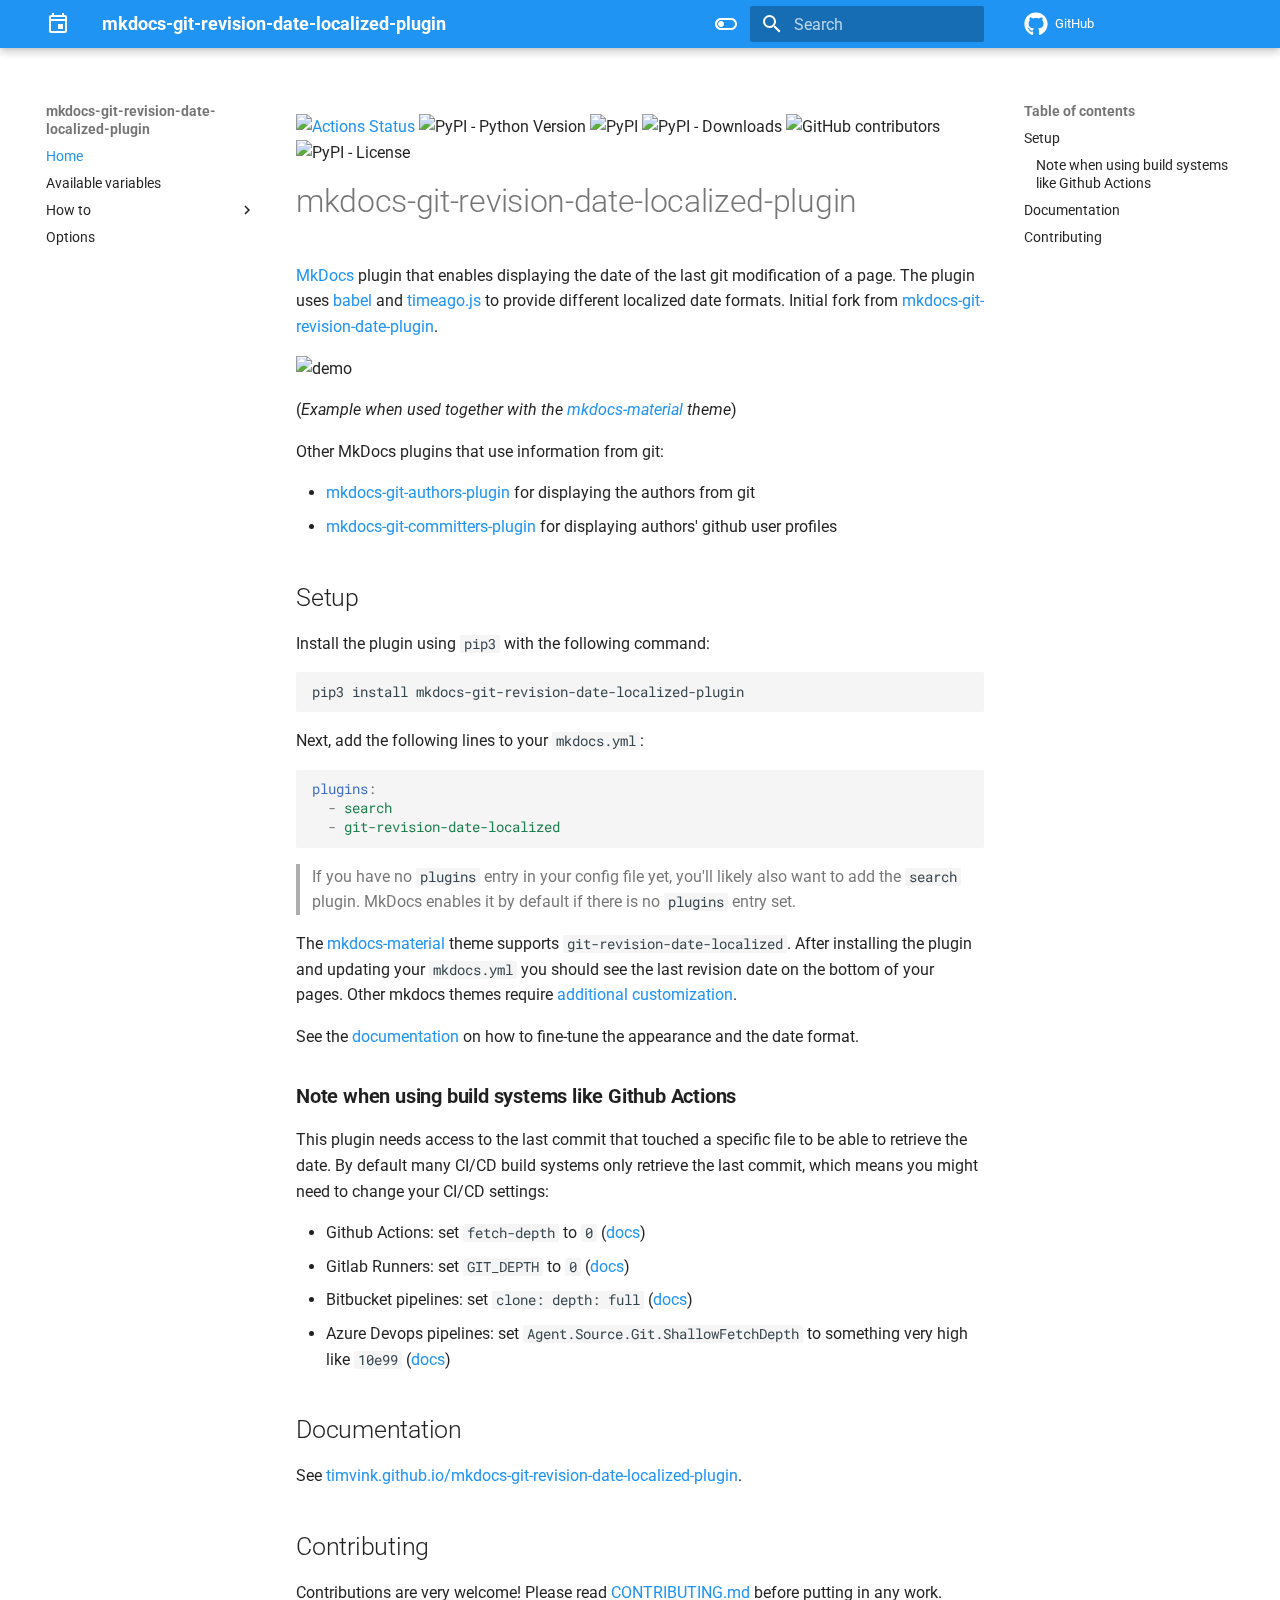
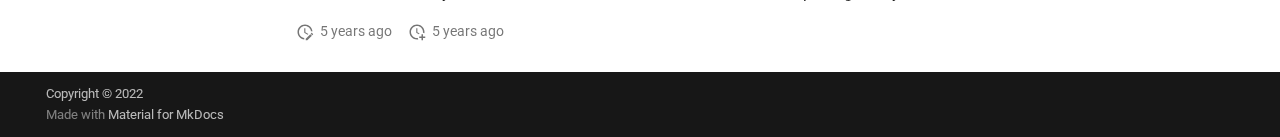
==== commit 9002faac: "Deployed 50c2736 with MkDocs version: 1.6.0" ====
--- a/index.html
+++ b/index.html
@@ -16,7 +16,7 @@
       
       
       <link rel="icon" href="assets/images/favicon.png">
-      <meta name="generator" content="mkdocs-1.6.0, mkdocs-material-9.5.25">
+      <meta name="generator" content="mkdocs-1.6.0, mkdocs-material-9.5.31">
     
     
       
@@ -24,7 +24,7 @@
       
     
     
-      <link rel="stylesheet" href="assets/stylesheets/main.6543a935.min.css">
+      <link rel="stylesheet" href="assets/stylesheets/main.3cba04c6.min.css">
       
         
         <link rel="stylesheet" href="assets/stylesheets/palette.06af60db.min.css">
@@ -173,7 +173,7 @@
       
     </form>
     <div class="md-search__output">
-      <div class="md-search__scrollwrap" data-md-scrollfix>
+      <div class="md-search__scrollwrap" tabindex="0" data-md-scrollfix>
         <div class="md-search-result" data-md-component="search-result">
           <div class="md-search-result__meta">
             Initializing search
@@ -190,7 +190,7 @@
         <a href="https://github.com/timvink/mkdocs-git-revision-date-localized-plugin" title="Go to repository" class="md-source" data-md-component="source">
   <div class="md-source__icon md-icon">
     
-    <svg xmlns="http://www.w3.org/2000/svg" viewBox="0 0 496 512"><!--! Font Awesome Free 6.5.2 by @fontawesome - https://fontawesome.com License - https://fontawesome.com/license/free (Icons: CC BY 4.0, Fonts: SIL OFL 1.1, Code: MIT License) Copyright 2024 Fonticons, Inc.--><path d="M165.9 397.4c0 2-2.3 3.6-5.2 3.6-3.3.3-5.6-1.3-5.6-3.6 0-2 2.3-3.6 5.2-3.6 3-.3 5.6 1.3 5.6 3.6zm-31.1-4.5c-.7 2 1.3 4.3 4.3 4.9 2.6 1 5.6 0 6.2-2s-1.3-4.3-4.3-5.2c-2.6-.7-5.5.3-6.2 2.3zm44.2-1.7c-2.9.7-4.9 2.6-4.6 4.9.3 2 2.9 3.3 5.9 2.6 2.9-.7 4.9-2.6 4.6-4.6-.3-1.9-3-3.2-5.9-2.9zM244.8 8C106.1 8 0 113.3 0 252c0 110.9 69.8 205.8 169.5 239.2 12.8 2.3 17.3-5.6 17.3-12.1 0-6.2-.3-40.4-.3-61.4 0 0-70 15-84.7-29.8 0 0-11.4-29.1-27.8-36.6 0 0-22.9-15.7 1.6-15.4 0 0 24.9 2 38.6 25.8 21.9 38.6 58.6 27.5 72.9 20.9 2.3-16 8.8-27.1 16-33.7-55.9-6.2-112.3-14.3-112.3-110.5 0-27.5 7.6-41.3 23.6-58.9-2.6-6.5-11.1-33.3 2.6-67.9 20.9-6.5 69 27 69 27 20-5.6 41.5-8.5 62.8-8.5s42.8 2.9 62.8 8.5c0 0 48.1-33.6 69-27 13.7 34.7 5.2 61.4 2.6 67.9 16 17.7 25.8 31.5 25.8 58.9 0 96.5-58.9 104.2-114.8 110.5 9.2 7.9 17 22.9 17 46.4 0 33.7-.3 75.4-.3 83.6 0 6.5 4.6 14.4 17.3 12.1C428.2 457.8 496 362.9 496 252 496 113.3 383.5 8 244.8 8zM97.2 352.9c-1.3 1-1 3.3.7 5.2 1.6 1.6 3.9 2.3 5.2 1 1.3-1 1-3.3-.7-5.2-1.6-1.6-3.9-2.3-5.2-1zm-10.8-8.1c-.7 1.3.3 2.9 2.3 3.9 1.6 1 3.6.7 4.3-.7.7-1.3-.3-2.9-2.3-3.9-2-.6-3.6-.3-4.3.7zm32.4 35.6c-1.6 1.3-1 4.3 1.3 6.2 2.3 2.3 5.2 2.6 6.5 1 1.3-1.3.7-4.3-1.3-6.2-2.2-2.3-5.2-2.6-6.5-1zm-11.4-14.7c-1.6 1-1.6 3.6 0 5.9 1.6 2.3 4.3 3.3 5.6 2.3 1.6-1.3 1.6-3.9 0-6.2-1.4-2.3-4-3.3-5.6-2z"/></svg>
+    <svg xmlns="http://www.w3.org/2000/svg" viewBox="0 0 496 512"><!--! Font Awesome Free 6.6.0 by @fontawesome - https://fontawesome.com License - https://fontawesome.com/license/free (Icons: CC BY 4.0, Fonts: SIL OFL 1.1, Code: MIT License) Copyright 2024 Fonticons, Inc.--><path d="M165.9 397.4c0 2-2.3 3.6-5.2 3.6-3.3.3-5.6-1.3-5.6-3.6 0-2 2.3-3.6 5.2-3.6 3-.3 5.6 1.3 5.6 3.6zm-31.1-4.5c-.7 2 1.3 4.3 4.3 4.9 2.6 1 5.6 0 6.2-2s-1.3-4.3-4.3-5.2c-2.6-.7-5.5.3-6.2 2.3zm44.2-1.7c-2.9.7-4.9 2.6-4.6 4.9.3 2 2.9 3.3 5.9 2.6 2.9-.7 4.9-2.6 4.6-4.6-.3-1.9-3-3.2-5.9-2.9zM244.8 8C106.1 8 0 113.3 0 252c0 110.9 69.8 205.8 169.5 239.2 12.8 2.3 17.3-5.6 17.3-12.1 0-6.2-.3-40.4-.3-61.4 0 0-70 15-84.7-29.8 0 0-11.4-29.1-27.8-36.6 0 0-22.9-15.7 1.6-15.4 0 0 24.9 2 38.6 25.8 21.9 38.6 58.6 27.5 72.9 20.9 2.3-16 8.8-27.1 16-33.7-55.9-6.2-112.3-14.3-112.3-110.5 0-27.5 7.6-41.3 23.6-58.9-2.6-6.5-11.1-33.3 2.6-67.9 20.9-6.5 69 27 69 27 20-5.6 41.5-8.5 62.8-8.5s42.8 2.9 62.8 8.5c0 0 48.1-33.6 69-27 13.7 34.7 5.2 61.4 2.6 67.9 16 17.7 25.8 31.5 25.8 58.9 0 96.5-58.9 104.2-114.8 110.5 9.2 7.9 17 22.9 17 46.4 0 33.7-.3 75.4-.3 83.6 0 6.5 4.6 14.4 17.3 12.1C428.2 457.8 496 362.9 496 252 496 113.3 383.5 8 244.8 8zM97.2 352.9c-1.3 1-1 3.3.7 5.2 1.6 1.6 3.9 2.3 5.2 1 1.3-1 1-3.3-.7-5.2-1.6-1.6-3.9-2.3-5.2-1zm-10.8-8.1c-.7 1.3.3 2.9 2.3 3.9 1.6 1 3.6.7 4.3-.7.7-1.3-.3-2.9-2.3-3.9-2-.6-3.6-.3-4.3.7zm32.4 35.6c-1.6 1.3-1 4.3 1.3 6.2 2.3 2.3 5.2 2.6 6.5 1 1.3-1.3.7-4.3-1.3-6.2-2.2-2.3-5.2-2.6-6.5-1zm-11.4-14.7c-1.6 1-1.6 3.6 0 5.9 1.6 2.3 4.3 3.3 5.6 2.3 1.6-1.3 1.6-3.9 0-6.2-1.4-2.3-4-3.3-5.6-2z"/></svg>
   </div>
   <div class="md-source__repository">
     GitHub
@@ -236,7 +236,7 @@
       <a href="https://github.com/timvink/mkdocs-git-revision-date-localized-plugin" title="Go to repository" class="md-source" data-md-component="source">
   <div class="md-source__icon md-icon">
     
-    <svg xmlns="http://www.w3.org/2000/svg" viewBox="0 0 496 512"><!--! Font Awesome Free 6.5.2 by @fontawesome - https://fontawesome.com License - https://fontawesome.com/license/free (Icons: CC BY 4.0, Fonts: SIL OFL 1.1, Code: MIT License) Copyright 2024 Fonticons, Inc.--><path d="M165.9 397.4c0 2-2.3 3.6-5.2 3.6-3.3.3-5.6-1.3-5.6-3.6 0-2 2.3-3.6 5.2-3.6 3-.3 5.6 1.3 5.6 3.6zm-31.1-4.5c-.7 2 1.3 4.3 4.3 4.9 2.6 1 5.6 0 6.2-2s-1.3-4.3-4.3-5.2c-2.6-.7-5.5.3-6.2 2.3zm44.2-1.7c-2.9.7-4.9 2.6-4.6 4.9.3 2 2.9 3.3 5.9 2.6 2.9-.7 4.9-2.6 4.6-4.6-.3-1.9-3-3.2-5.9-2.9zM244.8 8C106.1 8 0 113.3 0 252c0 110.9 69.8 205.8 169.5 239.2 12.8 2.3 17.3-5.6 17.3-12.1 0-6.2-.3-40.4-.3-61.4 0 0-70 15-84.7-29.8 0 0-11.4-29.1-27.8-36.6 0 0-22.9-15.7 1.6-15.4 0 0 24.9 2 38.6 25.8 21.9 38.6 58.6 27.5 72.9 20.9 2.3-16 8.8-27.1 16-33.7-55.9-6.2-112.3-14.3-112.3-110.5 0-27.5 7.6-41.3 23.6-58.9-2.6-6.5-11.1-33.3 2.6-67.9 20.9-6.5 69 27 69 27 20-5.6 41.5-8.5 62.8-8.5s42.8 2.9 62.8 8.5c0 0 48.1-33.6 69-27 13.7 34.7 5.2 61.4 2.6 67.9 16 17.7 25.8 31.5 25.8 58.9 0 96.5-58.9 104.2-114.8 110.5 9.2 7.9 17 22.9 17 46.4 0 33.7-.3 75.4-.3 83.6 0 6.5 4.6 14.4 17.3 12.1C428.2 457.8 496 362.9 496 252 496 113.3 383.5 8 244.8 8zM97.2 352.9c-1.3 1-1 3.3.7 5.2 1.6 1.6 3.9 2.3 5.2 1 1.3-1 1-3.3-.7-5.2-1.6-1.6-3.9-2.3-5.2-1zm-10.8-8.1c-.7 1.3.3 2.9 2.3 3.9 1.6 1 3.6.7 4.3-.7.7-1.3-.3-2.9-2.3-3.9-2-.6-3.6-.3-4.3.7zm32.4 35.6c-1.6 1.3-1 4.3 1.3 6.2 2.3 2.3 5.2 2.6 6.5 1 1.3-1.3.7-4.3-1.3-6.2-2.2-2.3-5.2-2.6-6.5-1zm-11.4-14.7c-1.6 1-1.6 3.6 0 5.9 1.6 2.3 4.3 3.3 5.6 2.3 1.6-1.3 1.6-3.9 0-6.2-1.4-2.3-4-3.3-5.6-2z"/></svg>
+    <svg xmlns="http://www.w3.org/2000/svg" viewBox="0 0 496 512"><!--! Font Awesome Free 6.6.0 by @fontawesome - https://fontawesome.com License - https://fontawesome.com/license/free (Icons: CC BY 4.0, Fonts: SIL OFL 1.1, Code: MIT License) Copyright 2024 Fonticons, Inc.--><path d="M165.9 397.4c0 2-2.3 3.6-5.2 3.6-3.3.3-5.6-1.3-5.6-3.6 0-2 2.3-3.6 5.2-3.6 3-.3 5.6 1.3 5.6 3.6zm-31.1-4.5c-.7 2 1.3 4.3 4.3 4.9 2.6 1 5.6 0 6.2-2s-1.3-4.3-4.3-5.2c-2.6-.7-5.5.3-6.2 2.3zm44.2-1.7c-2.9.7-4.9 2.6-4.6 4.9.3 2 2.9 3.3 5.9 2.6 2.9-.7 4.9-2.6 4.6-4.6-.3-1.9-3-3.2-5.9-2.9zM244.8 8C106.1 8 0 113.3 0 252c0 110.9 69.8 205.8 169.5 239.2 12.8 2.3 17.3-5.6 17.3-12.1 0-6.2-.3-40.4-.3-61.4 0 0-70 15-84.7-29.8 0 0-11.4-29.1-27.8-36.6 0 0-22.9-15.7 1.6-15.4 0 0 24.9 2 38.6 25.8 21.9 38.6 58.6 27.5 72.9 20.9 2.3-16 8.8-27.1 16-33.7-55.9-6.2-112.3-14.3-112.3-110.5 0-27.5 7.6-41.3 23.6-58.9-2.6-6.5-11.1-33.3 2.6-67.9 20.9-6.5 69 27 69 27 20-5.6 41.5-8.5 62.8-8.5s42.8 2.9 62.8 8.5c0 0 48.1-33.6 69-27 13.7 34.7 5.2 61.4 2.6 67.9 16 17.7 25.8 31.5 25.8 58.9 0 96.5-58.9 104.2-114.8 110.5 9.2 7.9 17 22.9 17 46.4 0 33.7-.3 75.4-.3 83.6 0 6.5 4.6 14.4 17.3 12.1C428.2 457.8 496 362.9 496 252 496 113.3 383.5 8 244.8 8zM97.2 352.9c-1.3 1-1 3.3.7 5.2 1.6 1.6 3.9 2.3 5.2 1 1.3-1 1-3.3-.7-5.2-1.6-1.6-3.9-2.3-5.2-1zm-10.8-8.1c-.7 1.3.3 2.9 2.3 3.9 1.6 1 3.6.7 4.3-.7.7-1.3-.3-2.9-2.3-3.9-2-.6-3.6-.3-4.3.7zm32.4 35.6c-1.6 1.3-1 4.3 1.3 6.2 2.3 2.3 5.2 2.6 6.5 1 1.3-1.3.7-4.3-1.3-6.2-2.2-2.3-5.2-2.6-6.5-1zm-11.4-14.7c-1.6 1-1.6 3.6 0 5.9 1.6 2.3 4.3 3.3 5.6 2.3 1.6-1.3 1.6-3.9 0-6.2-1.4-2.3-4-3.3-5.6-2z"/></svg>
   </div>
   <div class="md-source__repository">
     GitHub
@@ -309,9 +309,9 @@
       <ul class="md-nav__list">
         
           <li class="md-nav__item">
-  <a href="#note-when-using-build-environments" class="md-nav__link">
+  <a href="#note-when-using-build-systems-like-github-actions" class="md-nav__link">
     <span class="md-ellipsis">
-      Note when using build environments
+      Note when using build systems like Github Actions
     </span>
   </a>
   
@@ -530,9 +530,9 @@
       <ul class="md-nav__list">
         
           <li class="md-nav__item">
-  <a href="#note-when-using-build-environments" class="md-nav__link">
+  <a href="#note-when-using-build-systems-like-github-actions" class="md-nav__link">
     <span class="md-ellipsis">
-      Note when using build environments
+      Note when using build systems like Github Actions
     </span>
   </a>
   
@@ -609,17 +609,14 @@
 </blockquote>
 <p>The <a href="https://squidfunk.github.io/mkdocs-material/">mkdocs-material</a> theme supports <code>git-revision-date-localized</code>. After installing the plugin and updating your <code>mkdocs.yml</code> you should see the last revision date on the bottom of your pages. Other mkdocs themes require <a href="https://timvink.github.io/mkdocs-git-revision-date-localized-plugin/howto/override-a-theme/">additional customization</a>.</p>
 <p>See the <a href="https://timvink.github.io/mkdocs-git-revision-date-localized-plugin/index.html">documentation</a> on how to fine-tune the appearance and the date format.</p>
-<h3 id="note-when-using-build-environments">Note when using build environments</h3>
-<p>This plugin needs access to the last commit that touched a specific file to be able to retrieve the date. By default many build environments only retrieve the last commit, which means you might need to:</p>
-<details>
-  <summary>Change your CI settings</summary>
-    <ul>
-      <li>github actions: set <code>fetch-depth</code> to <code>0</code> (<a href="https://github.com/actions/checkout">docs</a>)</li>
-      <li>gitlab runners: set <code>GIT_DEPTH</code> to <code>0</code> (<a href="https://docs.gitlab.com/ee/ci/pipelines/settings.html#limit-the-number-of-changes-fetched-during-clone">docs</a>)</li>
-      <li>bitbucket pipelines: set <code>clone: depth: full</code> (<a href="https://support.atlassian.com/bitbucket-cloud/docs/configure-bitbucket-pipelinesyml/">docs</a>)</li>
-    </ul>
-</details>
-
+<h3 id="note-when-using-build-systems-like-github-actions"><strong>Note when using build systems like Github Actions</strong></h3>
+<p>This plugin needs access to the last commit that touched a specific file to be able to retrieve the date. By default many CI/CD build systems only retrieve the last commit, which means you might need to change your CI/CD settings:</p>
+<ul>
+<li>Github Actions: set <code>fetch-depth</code> to <code>0</code> (<a href="https://github.com/actions/checkout">docs</a>)</li></li>
+<li>Gitlab Runners: set <code>GIT_DEPTH</code> to <code>0</code> (<a href="https://docs.gitlab.com/ee/ci/pipelines/settings.html#limit-the-number-of-changes-fetched-during-clone">docs</a>)</li></li>
+<li>Bitbucket pipelines: set <code>clone: depth: full</code> (<a href="https://support.atlassian.com/bitbucket-cloud/docs/configure-bitbucket-pipelinesyml/">docs</a>)</li></li>
+<li>Azure Devops pipelines: set <code>Agent.Source.Git.ShallowFetchDepth</code> to something very high like <code>10e99</code> (<a href="https://docs.microsoft.com/en-us/azure/devops/pipelines/repos/pipeline-options-for-git?view=azure-devops#shallow-fetch">docs</a>)</li>
+</ul>
 <h2 id="documentation">Documentation</h2>
 <p>See <a href="https://timvink.github.io/mkdocs-git-revision-date-localized-plugin/index.html">timvink.github.io/mkdocs-git-revision-date-localized-plugin</a>.</p>
 <h2 id="contributing">Contributing</h2>
@@ -714,7 +711,7 @@
     <script id="__config" type="application/json">{"base": ".", "features": ["content.tabs.link"], "search": "assets/javascripts/workers/search.b8dbb3d2.min.js", "translations": {"clipboard.copied": "Copied to clipboard", "clipboard.copy": "Copy to clipboard", "search.result.more.one": "1 more on this page", "search.result.more.other": "# more on this page", "search.result.none": "No matching documents", "search.result.one": "1 matching document", "search.result.other": "# matching documents", "search.result.placeholder": "Type to start searching", "search.result.term.missing": "Missing", "select.version": "Select version"}}</script>
     
     
-      <script src="assets/javascripts/bundle.081f42fc.min.js"></script>
+      <script src="assets/javascripts/bundle.fe8b6f2b.min.js"></script>
       
         <script src="js/timeago.min.js"></script>
       
--- a/assets/stylesheets/main.3cba04c6.min.css
+++ b/assets/stylesheets/main.3cba04c6.min.css
@@ -0,0 +1 @@
+@charset "UTF-8";html{-webkit-text-size-adjust:none;-moz-text-size-adjust:none;text-size-adjust:none;box-sizing:border-box}*,:after,:before{box-sizing:inherit}@media (prefers-reduced-motion){*,:after,:before{transition:none!important}}body{margin:0}a,button,input,label{-webkit-tap-highlight-color:transparent}a{color:inherit;text-decoration:none}hr{border:0;box-sizing:initial;display:block;height:.05rem;overflow:visible;padding:0}small{font-size:80%}sub,sup{line-height:1em}img{border-style:none}table{border-collapse:initial;border-spacing:0}td,th{font-weight:400;vertical-align:top}button{background:#0000;border:0;font-family:inherit;font-size:inherit;margin:0;padding:0}input{border:0;outline:none}:root{--md-primary-fg-color:#4051b5;--md-primary-fg-color--light:#5d6cc0;--md-primary-fg-color--dark:#303fa1;--md-primary-bg-color:#fff;--md-primary-bg-color--light:#ffffffb3;--md-accent-fg-color:#526cfe;--md-accent-fg-color--transparent:#526cfe1a;--md-accent-bg-color:#fff;--md-accent-bg-color--light:#ffffffb3}[data-md-color-scheme=default]{color-scheme:light}[data-md-color-scheme=default] img[src$="#gh-dark-mode-only"],[data-md-color-scheme=default] img[src$="#only-dark"]{display:none}:root,[data-md-color-scheme=default]{--md-hue:225deg;--md-default-fg-color:#000000de;--md-default-fg-color--light:#0000008a;--md-default-fg-color--lighter:#00000052;--md-default-fg-color--lightest:#00000012;--md-default-bg-color:#fff;--md-default-bg-color--light:#ffffffb3;--md-default-bg-color--lighter:#ffffff4d;--md-default-bg-color--lightest:#ffffff1f;--md-code-fg-color:#36464e;--md-code-bg-color:#f5f5f5;--md-code-hl-color:#4287ff;--md-code-hl-color--light:#4287ff1a;--md-code-hl-number-color:#d52a2a;--md-code-hl-special-color:#db1457;--md-code-hl-function-color:#a846b9;--md-code-hl-constant-color:#6e59d9;--md-code-hl-keyword-color:#3f6ec6;--md-code-hl-string-color:#1c7d4d;--md-code-hl-name-color:var(--md-code-fg-color);--md-code-hl-operator-color:var(--md-default-fg-color--light);--md-code-hl-punctuation-color:var(--md-default-fg-color--light);--md-code-hl-comment-color:var(--md-default-fg-color--light);--md-code-hl-generic-color:var(--md-default-fg-color--light);--md-code-hl-variable-color:var(--md-default-fg-color--light);--md-typeset-color:var(--md-default-fg-color);--md-typeset-a-color:var(--md-primary-fg-color);--md-typeset-del-color:#f5503d26;--md-typeset-ins-color:#0bd57026;--md-typeset-kbd-color:#fafafa;--md-typeset-kbd-accent-color:#fff;--md-typeset-kbd-border-color:#b8b8b8;--md-typeset-mark-color:#ffff0080;--md-typeset-table-color:#0000001f;--md-typeset-table-color--light:rgba(0,0,0,.035);--md-admonition-fg-color:var(--md-default-fg-color);--md-admonition-bg-color:var(--md-default-bg-color);--md-warning-fg-color:#000000de;--md-warning-bg-color:#ff9;--md-footer-fg-color:#fff;--md-footer-fg-color--light:#ffffffb3;--md-footer-fg-color--lighter:#ffffff73;--md-footer-bg-color:#000000de;--md-footer-bg-color--dark:#00000052;--md-shadow-z1:0 0.2rem 0.5rem #0000000d,0 0 0.05rem #0000001a;--md-shadow-z2:0 0.2rem 0.5rem #0000001a,0 0 0.05rem #00000040;--md-shadow-z3:0 0.2rem 0.5rem #0003,0 0 0.05rem #00000059}.md-icon svg{fill:currentcolor;display:block;height:1.2rem;width:1.2rem}body{-webkit-font-smoothing:antialiased;-moz-osx-font-smoothing:grayscale;--md-text-font-family:var(--md-text-font,_),-apple-system,BlinkMacSystemFont,Helvetica,Arial,sans-serif;--md-code-font-family:var(--md-code-font,_),SFMono-Regular,Consolas,Menlo,monospace}aside,body,input{font-feature-settings:"kern","liga";color:var(--md-typeset-color);font-family:var(--md-text-font-family)}code,kbd,pre{font-feature-settings:"kern";font-family:var(--md-code-font-family)}:root{--md-typeset-table-sort-icon:url('data:image/svg+xml;charset=utf-8,<svg xmlns="http://www.w3.org/2000/svg" viewBox="0 0 24 24"><path d="m18 21-4-4h3V7h-3l4-4 4 4h-3v10h3M2 19v-2h10v2M2 13v-2h7v2M2 7V5h4v2H2Z"/></svg>');--md-typeset-table-sort-icon--asc:url('data:image/svg+xml;charset=utf-8,<svg xmlns="http://www.w3.org/2000/svg" viewBox="0 0 24 24"><path d="M19 17h3l-4 4-4-4h3V3h2M2 17h10v2H2M6 5v2H2V5m0 6h7v2H2v-2Z"/></svg>');--md-typeset-table-sort-icon--desc:url('data:image/svg+xml;charset=utf-8,<svg xmlns="http://www.w3.org/2000/svg" viewBox="0 0 24 24"><path d="M19 7h3l-4-4-4 4h3v14h2M2 17h10v2H2M6 5v2H2V5m0 6h7v2H2v-2Z"/></svg>')}.md-typeset{-webkit-print-color-adjust:exact;color-adjust:exact;font-size:.8rem;line-height:1.6}@media print{.md-typeset{font-size:.68rem}}.md-typeset blockquote,.md-typeset dl,.md-typeset figure,.md-typeset ol,.md-typeset pre,.md-typeset ul{margin-bottom:1em;margin-top:1em}.md-typeset h1{color:var(--md-default-fg-color--light);font-size:2em;line-height:1.3;margin:0 0 1.25em}.md-typeset h1,.md-typeset h2{font-weight:300;letter-spacing:-.01em}.md-typeset h2{font-size:1.5625em;line-height:1.4;margin:1.6em 0 .64em}.md-typeset h3{font-size:1.25em;font-weight:400;letter-spacing:-.01em;line-height:1.5;margin:1.6em 0 .8em}.md-typeset h2+h3{margin-top:.8em}.md-typeset h4{font-weight:700;letter-spacing:-.01em;margin:1em 0}.md-typeset h5,.md-typeset h6{color:var(--md-default-fg-color--light);font-size:.8em;font-weight:700;letter-spacing:-.01em;margin:1.25em 0}.md-typeset h5{text-transform:uppercase}.md-typeset hr{border-bottom:.05rem solid var(--md-default-fg-color--lightest);display:flow-root;margin:1.5em 0}.md-typeset a{color:var(--md-typeset-a-color);word-break:break-word}.md-typeset a,.md-typeset a:before{transition:color 125ms}.md-typeset a:focus,.md-typeset a:hover{color:var(--md-accent-fg-color)}.md-typeset a:focus code,.md-typeset a:hover code{background-color:var(--md-accent-fg-color--transparent)}.md-typeset a code{color:currentcolor;transition:background-color 125ms}.md-typeset a.focus-visible{outline-color:var(--md-accent-fg-color);outline-offset:.2rem}.md-typeset code,.md-typeset kbd,.md-typeset pre{color:var(--md-code-fg-color);direction:ltr;font-variant-ligatures:none}@media print{.md-typeset code,.md-typeset kbd,.md-typeset pre{white-space:pre-wrap}}.md-typeset code{background-color:var(--md-code-bg-color);border-radius:.1rem;-webkit-box-decoration-break:clone;box-decoration-break:clone;font-size:.85em;padding:0 .2941176471em;word-break:break-word}.md-typeset code:not(.focus-visible){-webkit-tap-highlight-color:transparent;outline:none}.md-typeset pre{display:flow-root;line-height:1.4;position:relative}.md-typeset pre>code{-webkit-box-decoration-break:slice;box-decoration-break:slice;box-shadow:none;display:block;margin:0;outline-color:var(--md-accent-fg-color);overflow:auto;padding:.7720588235em 1.1764705882em;scrollbar-color:var(--md-default-fg-color--lighter) #0000;scrollbar-width:thin;touch-action:auto;word-break:normal}.md-typeset pre>code:hover{scrollbar-color:var(--md-accent-fg-color) #0000}.md-typeset pre>code::-webkit-scrollbar{height:.2rem;width:.2rem}.md-typeset pre>code::-webkit-scrollbar-thumb{background-color:var(--md-default-fg-color--lighter)}.md-typeset pre>code::-webkit-scrollbar-thumb:hover{background-color:var(--md-accent-fg-color)}.md-typeset kbd{background-color:var(--md-typeset-kbd-color);border-radius:.1rem;box-shadow:0 .1rem 0 .05rem var(--md-typeset-kbd-border-color),0 .1rem 0 var(--md-typeset-kbd-border-color),0 -.1rem .2rem var(--md-typeset-kbd-accent-color) inset;color:var(--md-default-fg-color);display:inline-block;font-size:.75em;padding:0 .6666666667em;vertical-align:text-top;word-break:break-word}.md-typeset mark{background-color:var(--md-typeset-mark-color);-webkit-box-decoration-break:clone;box-decoration-break:clone;color:inherit;word-break:break-word}.md-typeset abbr{border-bottom:.05rem dotted var(--md-default-fg-color--light);cursor:help;text-decoration:none}.md-typeset small{opacity:.75}[dir=ltr] .md-typeset sub,[dir=ltr] .md-typeset sup{margin-left:.078125em}[dir=rtl] .md-typeset sub,[dir=rtl] .md-typeset sup{margin-right:.078125em}[dir=ltr] .md-typeset blockquote{padding-left:.6rem}[dir=rtl] .md-typeset blockquote{padding-right:.6rem}[dir=ltr] .md-typeset blockquote{border-left:.2rem solid var(--md-default-fg-color--lighter)}[dir=rtl] .md-typeset blockquote{border-right:.2rem solid var(--md-default-fg-color--lighter)}.md-typeset blockquote{color:var(--md-default-fg-color--light);margin-left:0;margin-right:0}.md-typeset ul{list-style-type:disc}[dir=ltr] .md-typeset ol,[dir=ltr] .md-typeset ul{margin-left:.625em}[dir=rtl] .md-typeset ol,[dir=rtl] .md-typeset ul{margin-right:.625em}.md-typeset ol,.md-typeset ul{padding:0}.md-typeset ol:not([hidden]),.md-typeset ul:not([hidden]){display:flow-root}.md-typeset ol ol,.md-typeset ul ol{list-style-type:lower-alpha}.md-typeset ol ol ol,.md-typeset ul ol ol{list-style-type:lower-roman}[dir=ltr] .md-typeset ol li,[dir=ltr] .md-typeset ul li{margin-left:1.25em}[dir=rtl] .md-typeset ol li,[dir=rtl] .md-typeset ul li{margin-right:1.25em}.md-typeset ol li,.md-typeset ul li{margin-bottom:.5em}.md-typeset ol li blockquote,.md-typeset ol li p,.md-typeset ul li blockquote,.md-typeset ul li p{margin:.5em 0}.md-typeset ol li:last-child,.md-typeset ul li:last-child{margin-bottom:0}[dir=ltr] .md-typeset ol li ol,[dir=ltr] .md-typeset ol li ul,[dir=ltr] .md-typeset ul li ol,[dir=ltr] .md-typeset ul li ul{margin-left:.625em}[dir=rtl] .md-typeset ol li ol,[dir=rtl] .md-typeset ol li ul,[dir=rtl] .md-typeset ul li ol,[dir=rtl] .md-typeset ul li ul{margin-right:.625em}.md-typeset ol li ol,.md-typeset ol li ul,.md-typeset ul li ol,.md-typeset ul li ul{margin-bottom:.5em;margin-top:.5em}[dir=ltr] .md-typeset dd{margin-left:1.875em}[dir=rtl] .md-typeset dd{margin-right:1.875em}.md-typeset dd{margin-bottom:1.5em;margin-top:1em}.md-typeset img,.md-typeset svg,.md-typeset video{height:auto;max-width:100%}.md-typeset img[align=left]{margin:1em 1em 1em 0}.md-typeset img[align=right]{margin:1em 0 1em 1em}.md-typeset img[align]:only-child{margin-top:0}.md-typeset figure{display:flow-root;margin:1em auto;max-width:100%;text-align:center;width:-moz-fit-content;width:fit-content}.md-typeset figure img{display:block;margin:0 auto}.md-typeset figcaption{font-style:italic;margin:1em auto;max-width:24rem}.md-typeset iframe{max-width:100%}.md-typeset table:not([class]){background-color:var(--md-default-bg-color);border:.05rem solid var(--md-typeset-table-color);border-radius:.1rem;display:inline-block;font-size:.64rem;max-width:100%;overflow:auto;touch-action:auto}@media print{.md-typeset table:not([class]){display:table}}.md-typeset table:not([class])+*{margin-top:1.5em}.md-typeset table:not([class]) td>:first-child,.md-typeset table:not([class]) th>:first-child{margin-top:0}.md-typeset table:not([class]) td>:last-child,.md-typeset table:not([class]) th>:last-child{margin-bottom:0}.md-typeset table:not([class]) td:not([align]),.md-typeset table:not([class]) th:not([align]){text-align:left}[dir=rtl] .md-typeset table:not([class]) td:not([align]),[dir=rtl] .md-typeset table:not([class]) th:not([align]){text-align:right}.md-typeset table:not([class]) th{font-weight:700;min-width:5rem;padding:.9375em 1.25em;vertical-align:top}.md-typeset table:not([class]) td{border-top:.05rem solid var(--md-typeset-table-color);padding:.9375em 1.25em;vertical-align:top}.md-typeset table:not([class]) tbody tr{transition:background-color 125ms}.md-typeset table:not([class]) tbody tr:hover{background-color:var(--md-typeset-table-color--light);box-shadow:0 .05rem 0 var(--md-default-bg-color) inset}.md-typeset table:not([class]) a{word-break:normal}.md-typeset table th[role=columnheader]{cursor:pointer}[dir=ltr] .md-typeset table th[role=columnheader]:after{margin-left:.5em}[dir=rtl] .md-typeset table th[role=columnheader]:after{margin-right:.5em}.md-typeset table th[role=columnheader]:after{content:"";display:inline-block;height:1.2em;-webkit-mask-image:var(--md-typeset-table-sort-icon);mask-image:var(--md-typeset-table-sort-icon);-webkit-mask-repeat:no-repeat;mask-repeat:no-repeat;-webkit-mask-size:contain;mask-size:contain;transition:background-color 125ms;vertical-align:text-bottom;width:1.2em}.md-typeset table th[role=columnheader]:hover:after{background-color:var(--md-default-fg-color--lighter)}.md-typeset table th[role=columnheader][aria-sort=ascending]:after{background-color:var(--md-default-fg-color--light);-webkit-mask-image:var(--md-typeset-table-sort-icon--asc);mask-image:var(--md-typeset-table-sort-icon--asc)}.md-typeset table th[role=columnheader][aria-sort=descending]:after{background-color:var(--md-default-fg-color--light);-webkit-mask-image:var(--md-typeset-table-sort-icon--desc);mask-image:var(--md-typeset-table-sort-icon--desc)}.md-typeset__scrollwrap{margin:1em -.8rem;overflow-x:auto;touch-action:auto}.md-typeset__table{display:inline-block;margin-bottom:.5em;padding:0 .8rem}@media print{.md-typeset__table{display:block}}html .md-typeset__table table{display:table;margin:0;overflow:hidden;width:100%}@media screen and (max-width:44.984375em){.md-content__inner>pre{margin:1em -.8rem}.md-content__inner>pre code{border-radius:0}}.md-typeset .md-author{border-radius:100%;display:block;flex-shrink:0;height:1.6rem;overflow:hidden;position:relative;transition:color 125ms,transform 125ms;width:1.6rem}.md-typeset .md-author img{display:block}.md-typeset .md-author--more{background:var(--md-default-fg-color--lightest);color:var(--md-default-fg-color--lighter);font-size:.6rem;font-weight:700;line-height:1.6rem;text-align:center}.md-typeset .md-author--long{height:2.4rem;width:2.4rem}.md-typeset a.md-author{transform:scale(1)}.md-typeset a.md-author img{border-radius:100%;filter:grayscale(100%) opacity(75%);transition:filter 125ms}.md-typeset a.md-author:focus,.md-typeset a.md-author:hover{transform:scale(1.1);z-index:1}.md-typeset a.md-author:focus img,.md-typeset a.md-author:hover img{filter:grayscale(0)}.md-banner{background-color:var(--md-footer-bg-color);color:var(--md-footer-fg-color);overflow:auto}@media print{.md-banner{display:none}}.md-banner--warning{background-color:var(--md-warning-bg-color);color:var(--md-warning-fg-color)}.md-banner__inner{font-size:.7rem;margin:.6rem auto;padding:0 .8rem}[dir=ltr] .md-banner__button{float:right}[dir=rtl] .md-banner__button{float:left}.md-banner__button{color:inherit;cursor:pointer;transition:opacity .25s}.no-js .md-banner__button{display:none}.md-banner__button:hover{opacity:.7}html{font-size:125%;height:100%;overflow-x:hidden}@media screen and (min-width:100em){html{font-size:137.5%}}@media screen and (min-width:125em){html{font-size:150%}}body{background-color:var(--md-default-bg-color);display:flex;flex-direction:column;font-size:.5rem;min-height:100%;position:relative;width:100%}@media print{body{display:block}}@media screen and (max-width:59.984375em){body[data-md-scrolllock]{position:fixed}}.md-grid{margin-left:auto;margin-right:auto;max-width:61rem}.md-container{display:flex;flex-direction:column;flex-grow:1}@media print{.md-container{display:block}}.md-main{flex-grow:1}.md-main__inner{display:flex;height:100%;margin-top:1.5rem}.md-ellipsis{overflow:hidden;text-overflow:ellipsis}.md-toggle{display:none}.md-option{height:0;opacity:0;position:absolute;width:0}.md-option:checked+label:not([hidden]){display:block}.md-option.focus-visible+label{outline-color:var(--md-accent-fg-color);outline-style:auto}.md-skip{background-color:var(--md-default-fg-color);border-radius:.1rem;color:var(--md-default-bg-color);font-size:.64rem;margin:.5rem;opacity:0;outline-color:var(--md-accent-fg-color);padding:.3rem .5rem;position:fixed;transform:translateY(.4rem);z-index:-1}.md-skip:focus{opacity:1;transform:translateY(0);transition:transform .25s cubic-bezier(.4,0,.2,1),opacity 175ms 75ms;z-index:10}@page{margin:25mm}:root{--md-clipboard-icon:url('data:image/svg+xml;charset=utf-8,<svg xmlns="http://www.w3.org/2000/svg" viewBox="0 0 24 24"><path d="M19 21H8V7h11m0-2H8a2 2 0 0 0-2 2v14a2 2 0 0 0 2 2h11a2 2 0 0 0 2-2V7a2 2 0 0 0-2-2m-3-4H4a2 2 0 0 0-2 2v14h2V3h12V1Z"/></svg>')}.md-clipboard{border-radius:.1rem;color:var(--md-default-fg-color--lightest);cursor:pointer;height:1.5em;outline-color:var(--md-accent-fg-color);outline-offset:.1rem;position:absolute;right:.5em;top:.5em;transition:color .25s;width:1.5em;z-index:1}@media print{.md-clipboard{display:none}}.md-clipboard:not(.focus-visible){-webkit-tap-highlight-color:transparent;outline:none}:hover>.md-clipboard{color:var(--md-default-fg-color--light)}.md-clipboard:focus,.md-clipboard:hover{color:var(--md-accent-fg-color)}.md-clipboard:after{background-color:currentcolor;content:"";display:block;height:1.125em;margin:0 auto;-webkit-mask-image:var(--md-clipboard-icon);mask-image:var(--md-clipboard-icon);-webkit-mask-position:center;mask-position:center;-webkit-mask-repeat:no-repeat;mask-repeat:no-repeat;-webkit-mask-size:contain;mask-size:contain;width:1.125em}.md-clipboard--inline{cursor:pointer}.md-clipboard--inline code{transition:color .25s,background-color .25s}.md-clipboard--inline:focus code,.md-clipboard--inline:hover code{background-color:var(--md-accent-fg-color--transparent);color:var(--md-accent-fg-color)}.md-typeset .md-code__content{display:grid}@keyframes consent{0%{opacity:0;transform:translateY(100%)}to{opacity:1;transform:translateY(0)}}@keyframes overlay{0%{opacity:0}to{opacity:1}}.md-consent__overlay{animation:overlay .25s both;-webkit-backdrop-filter:blur(.1rem);backdrop-filter:blur(.1rem);background-color:#0000008a;height:100%;opacity:1;position:fixed;top:0;width:100%;z-index:5}.md-consent__inner{animation:consent .5s cubic-bezier(.1,.7,.1,1) both;background-color:var(--md-default-bg-color);border:0;border-radius:.1rem;bottom:0;box-shadow:0 0 .2rem #0000001a,0 .2rem .4rem #0003;max-height:100%;overflow:auto;padding:0;position:fixed;width:100%;z-index:5}.md-consent__form{padding:.8rem}.md-consent__settings{display:none;margin:1em 0}input:checked+.md-consent__settings{display:block}.md-consent__controls{margin-bottom:.8rem}.md-typeset .md-consent__controls .md-button{display:inline}@media screen and (max-width:44.984375em){.md-typeset .md-consent__controls .md-button{display:block;margin-top:.4rem;text-align:center;width:100%}}.md-consent label{cursor:pointer}.md-content{flex-grow:1;min-width:0}.md-content__inner{margin:0 .8rem 1.2rem;padding-top:.6rem}@media screen and (min-width:76.25em){[dir=ltr] .md-sidebar--primary:not([hidden])~.md-content>.md-content__inner{margin-left:1.2rem}[dir=ltr] .md-sidebar--secondary:not([hidden])~.md-content>.md-content__inner,[dir=rtl] .md-sidebar--primary:not([hidden])~.md-content>.md-content__inner{margin-right:1.2rem}[dir=rtl] .md-sidebar--secondary:not([hidden])~.md-content>.md-content__inner{margin-left:1.2rem}}.md-content__inner:before{content:"";display:block;height:.4rem}.md-content__inner>:last-child{margin-bottom:0}[dir=ltr] .md-content__button{float:right}[dir=rtl] .md-content__button{float:left}[dir=ltr] .md-content__button{margin-left:.4rem}[dir=rtl] .md-content__button{margin-right:.4rem}.md-content__button{margin:.4rem 0;padding:0}@media print{.md-content__button{display:none}}.md-typeset .md-content__button{color:var(--md-default-fg-color--lighter)}.md-content__button svg{display:inline;vertical-align:top}[dir=rtl] .md-content__button svg{transform:scaleX(-1)}[dir=ltr] .md-dialog{right:.8rem}[dir=rtl] .md-dialog{left:.8rem}.md-dialog{background-color:var(--md-default-fg-color);border-radius:.1rem;bottom:.8rem;box-shadow:var(--md-shadow-z3);min-width:11.1rem;opacity:0;padding:.4rem .6rem;pointer-events:none;position:fixed;transform:translateY(100%);transition:transform 0ms .4s,opacity .4s;z-index:4}@media print{.md-dialog{display:none}}.md-dialog--active{opacity:1;pointer-events:auto;transform:translateY(0);transition:transform .4s cubic-bezier(.075,.85,.175,1),opacity .4s}.md-dialog__inner{color:var(--md-default-bg-color);font-size:.7rem}.md-feedback{margin:2em 0 1em;text-align:center}.md-feedback fieldset{border:none;margin:0;padding:0}.md-feedback__title{font-weight:700;margin:1em auto}.md-feedback__inner{position:relative}.md-feedback__list{display:flex;flex-wrap:wrap;place-content:baseline center;position:relative}.md-feedback__list:hover .md-icon:not(:disabled){color:var(--md-default-fg-color--lighter)}:disabled .md-feedback__list{min-height:1.8rem}.md-feedback__icon{color:var(--md-default-fg-color--light);cursor:pointer;flex-shrink:0;margin:0 .1rem;transition:color 125ms}.md-feedback__icon:not(:disabled).md-icon:hover{color:var(--md-accent-fg-color)}.md-feedback__icon:disabled{color:var(--md-default-fg-color--lightest);pointer-events:none}.md-feedback__note{opacity:0;position:relative;transform:translateY(.4rem);transition:transform .4s cubic-bezier(.1,.7,.1,1),opacity .15s}.md-feedback__note>*{margin:0 auto;max-width:16rem}:disabled .md-feedback__note{opacity:1;transform:translateY(0)}.md-footer{background-color:var(--md-footer-bg-color);color:var(--md-footer-fg-color)}@media print{.md-footer{display:none}}.md-footer__inner{justify-content:space-between;overflow:auto;padding:.2rem}.md-footer__inner:not([hidden]){display:flex}.md-footer__link{align-items:end;display:flex;flex-grow:0.01;margin-bottom:.4rem;margin-top:1rem;max-width:100%;outline-color:var(--md-accent-fg-color);overflow:hidden;transition:opacity .25s}.md-footer__link:focus,.md-footer__link:hover{opacity:.7}[dir=rtl] .md-footer__link svg{transform:scaleX(-1)}@media screen and (max-width:44.984375em){.md-footer__link--prev{flex-shrink:0}.md-footer__link--prev .md-footer__title{display:none}}[dir=ltr] .md-footer__link--next{margin-left:auto}[dir=rtl] .md-footer__link--next{margin-right:auto}.md-footer__link--next{text-align:right}[dir=rtl] .md-footer__link--next{text-align:left}.md-footer__title{flex-grow:1;font-size:.9rem;margin-bottom:.7rem;max-width:calc(100% - 2.4rem);padding:0 1rem;white-space:nowrap}.md-footer__button{margin:.2rem;padding:.4rem}.md-footer__direction{font-size:.64rem;opacity:.7}.md-footer-meta{background-color:var(--md-footer-bg-color--dark)}.md-footer-meta__inner{display:flex;flex-wrap:wrap;justify-content:space-between;padding:.2rem}html .md-footer-meta.md-typeset a{color:var(--md-footer-fg-color--light)}html .md-footer-meta.md-typeset a:focus,html .md-footer-meta.md-typeset a:hover{color:var(--md-footer-fg-color)}.md-copyright{color:var(--md-footer-fg-color--lighter);font-size:.64rem;margin:auto .6rem;padding:.4rem 0;width:100%}@media screen and (min-width:45em){.md-copyright{width:auto}}.md-copyright__highlight{color:var(--md-footer-fg-color--light)}.md-social{display:inline-flex;gap:.2rem;margin:0 .4rem;padding:.2rem 0 .6rem}@media screen and (min-width:45em){.md-social{padding:.6rem 0}}.md-social__link{display:inline-block;height:1.6rem;text-align:center;width:1.6rem}.md-social__link:before{line-height:1.9}.md-social__link svg{fill:currentcolor;max-height:.8rem;vertical-align:-25%}.md-typeset .md-button{border:.1rem solid;border-radius:.1rem;color:var(--md-primary-fg-color);cursor:pointer;display:inline-block;font-weight:700;padding:.625em 2em;transition:color 125ms,background-color 125ms,border-color 125ms}.md-typeset .md-button--primary{background-color:var(--md-primary-fg-color);border-color:var(--md-primary-fg-color);color:var(--md-primary-bg-color)}.md-typeset .md-button:focus,.md-typeset .md-button:hover{background-color:var(--md-accent-fg-color);border-color:var(--md-accent-fg-color);color:var(--md-accent-bg-color)}[dir=ltr] .md-typeset .md-input{border-top-left-radius:.1rem}[dir=ltr] .md-typeset .md-input,[dir=rtl] .md-typeset .md-input{border-top-right-radius:.1rem}[dir=rtl] .md-typeset .md-input{border-top-left-radius:.1rem}.md-typeset .md-input{border-bottom:.1rem solid var(--md-default-fg-color--lighter);box-shadow:var(--md-shadow-z1);font-size:.8rem;height:1.8rem;padding:0 .6rem;transition:border .25s,box-shadow .25s}.md-typeset .md-input:focus,.md-typeset .md-input:hover{border-bottom-color:var(--md-accent-fg-color);box-shadow:var(--md-shadow-z2)}.md-typeset .md-input--stretch{width:100%}.md-header{background-color:var(--md-primary-fg-color);box-shadow:0 0 .2rem #0000,0 .2rem .4rem #0000;color:var(--md-primary-bg-color);display:block;left:0;position:sticky;right:0;top:0;z-index:4}@media print{.md-header{display:none}}.md-header[hidden]{transform:translateY(-100%);transition:transform .25s cubic-bezier(.8,0,.6,1),box-shadow .25s}.md-header--shadow{box-shadow:0 0 .2rem #0000001a,0 .2rem .4rem #0003;transition:transform .25s cubic-bezier(.1,.7,.1,1),box-shadow .25s}.md-header__inner{align-items:center;display:flex;padding:0 .2rem}.md-header__button{color:currentcolor;cursor:pointer;margin:.2rem;outline-color:var(--md-accent-fg-color);padding:.4rem;position:relative;transition:opacity .25s;vertical-align:middle;z-index:1}.md-header__button:hover{opacity:.7}.md-header__button:not([hidden]){display:inline-block}.md-header__button:not(.focus-visible){-webkit-tap-highlight-color:transparent;outline:none}.md-header__button.md-logo{margin:.2rem;padding:.4rem}@media screen and (max-width:76.234375em){.md-header__button.md-logo{display:none}}.md-header__button.md-logo img,.md-header__button.md-logo svg{fill:currentcolor;display:block;height:1.2rem;width:auto}@media screen and (min-width:60em){.md-header__button[for=__search]{display:none}}.no-js .md-header__button[for=__search]{display:none}[dir=rtl] .md-header__button[for=__search] svg{transform:scaleX(-1)}@media screen and (min-width:76.25em){.md-header__button[for=__drawer]{display:none}}.md-header__topic{display:flex;max-width:100%;position:absolute;transition:transform .4s cubic-bezier(.1,.7,.1,1),opacity .15s;white-space:nowrap}.md-header__topic+.md-header__topic{opacity:0;pointer-events:none;transform:translateX(1.25rem);transition:transform .4s cubic-bezier(1,.7,.1,.1),opacity .15s;z-index:-1}[dir=rtl] .md-header__topic+.md-header__topic{transform:translateX(-1.25rem)}.md-header__topic:first-child{font-weight:700}[dir=ltr] .md-header__title{margin-left:1rem;margin-right:.4rem}[dir=rtl] .md-header__title{margin-left:.4rem;margin-right:1rem}.md-header__title{flex-grow:1;font-size:.9rem;height:2.4rem;line-height:2.4rem}.md-header__title--active .md-header__topic{opacity:0;pointer-events:none;transform:translateX(-1.25rem);transition:transform .4s cubic-bezier(1,.7,.1,.1),opacity .15s;z-index:-1}[dir=rtl] .md-header__title--active .md-header__topic{transform:translateX(1.25rem)}.md-header__title--active .md-header__topic+.md-header__topic{opacity:1;pointer-events:auto;transform:translateX(0);transition:transform .4s cubic-bezier(.1,.7,.1,1),opacity .15s;z-index:0}.md-header__title>.md-header__ellipsis{height:100%;position:relative;width:100%}.md-header__option{display:flex;flex-shrink:0;max-width:100%;transition:max-width 0ms .25s,opacity .25s .25s;white-space:nowrap}[data-md-toggle=search]:checked~.md-header .md-header__option{max-width:0;opacity:0;transition:max-width 0ms,opacity 0ms}.md-header__option>input{bottom:0}.md-header__source{display:none}@media screen and (min-width:60em){[dir=ltr] .md-header__source{margin-left:1rem}[dir=rtl] .md-header__source{margin-right:1rem}.md-header__source{display:block;max-width:11.7rem;width:11.7rem}}@media screen and (min-width:76.25em){[dir=ltr] .md-header__source{margin-left:1.4rem}[dir=rtl] .md-header__source{margin-right:1.4rem}}.md-meta{color:var(--md-default-fg-color--light);font-size:.7rem;line-height:1.3}.md-meta__list{display:inline-flex;flex-wrap:wrap;list-style:none;margin:0;padding:0}.md-meta__item:not(:last-child):after{content:"·";margin-left:.2rem;margin-right:.2rem}.md-meta__link{color:var(--md-typeset-a-color)}.md-meta__link:focus,.md-meta__link:hover{color:var(--md-accent-fg-color)}.md-draft{background-color:#ff1744;border-radius:.125em;color:#fff;display:inline-block;font-weight:700;padding-left:.5714285714em;padding-right:.5714285714em}:root{--md-nav-icon--prev:url('data:image/svg+xml;charset=utf-8,<svg xmlns="http://www.w3.org/2000/svg" viewBox="0 0 24 24"><path d="M20 11v2H8l5.5 5.5-1.42 1.42L4.16 12l7.92-7.92L13.5 5.5 8 11h12Z"/></svg>');--md-nav-icon--next:url('data:image/svg+xml;charset=utf-8,<svg xmlns="http://www.w3.org/2000/svg" viewBox="0 0 24 24"><path d="M8.59 16.58 13.17 12 8.59 7.41 10 6l6 6-6 6-1.41-1.42Z"/></svg>');--md-toc-icon:url('data:image/svg+xml;charset=utf-8,<svg xmlns="http://www.w3.org/2000/svg" viewBox="0 0 24 24"><path d="M3 9h14V7H3v2m0 4h14v-2H3v2m0 4h14v-2H3v2m16 0h2v-2h-2v2m0-10v2h2V7h-2m0 6h2v-2h-2v2Z"/></svg>')}.md-nav{font-size:.7rem;line-height:1.3}.md-nav__title{color:var(--md-default-fg-color--light);display:block;font-weight:700;overflow:hidden;padding:0 .6rem;text-overflow:ellipsis}.md-nav__title .md-nav__button{display:none}.md-nav__title .md-nav__button img{height:100%;width:auto}.md-nav__title .md-nav__button.md-logo img,.md-nav__title .md-nav__button.md-logo svg{fill:currentcolor;display:block;height:2.4rem;max-width:100%;object-fit:contain;width:auto}.md-nav__list{list-style:none;margin:0;padding:0}.md-nav__link{align-items:flex-start;display:flex;gap:.4rem;margin-top:.625em;scroll-snap-align:start;transition:color 125ms}.md-nav__link--passed{color:var(--md-default-fg-color--light)}.md-nav__item .md-nav__link--active,.md-nav__item .md-nav__link--active code{color:var(--md-typeset-a-color)}.md-nav__link .md-ellipsis{position:relative}[dir=ltr] .md-nav__link .md-icon:last-child{margin-left:auto}[dir=rtl] .md-nav__link .md-icon:last-child{margin-right:auto}.md-nav__link svg{fill:currentcolor;flex-shrink:0;height:1.3em;position:relative}.md-nav__link[for]:focus,.md-nav__link[for]:hover,.md-nav__link[href]:focus,.md-nav__link[href]:hover{color:var(--md-accent-fg-color);cursor:pointer}.md-nav__link.focus-visible{outline-color:var(--md-accent-fg-color);outline-offset:.2rem}.md-nav--primary .md-nav__link[for=__toc]{display:none}.md-nav--primary .md-nav__link[for=__toc] .md-icon:after{background-color:currentcolor;display:block;height:100%;-webkit-mask-image:var(--md-toc-icon);mask-image:var(--md-toc-icon);width:100%}.md-nav--primary .md-nav__link[for=__toc]~.md-nav{display:none}.md-nav__container>.md-nav__link{margin-top:0}.md-nav__container>.md-nav__link:first-child{flex-grow:1;min-width:0}.md-nav__icon{flex-shrink:0}.md-nav__source{display:none}@media screen and (max-width:76.234375em){.md-nav--primary,.md-nav--primary .md-nav{background-color:var(--md-default-bg-color);display:flex;flex-direction:column;height:100%;left:0;position:absolute;right:0;top:0;z-index:1}.md-nav--primary .md-nav__item,.md-nav--primary .md-nav__title{font-size:.8rem;line-height:1.5}.md-nav--primary .md-nav__title{background-color:var(--md-default-fg-color--lightest);color:var(--md-default-fg-color--light);cursor:pointer;height:5.6rem;line-height:2.4rem;padding:3rem .8rem .2rem;position:relative;white-space:nowrap}[dir=ltr] .md-nav--primary .md-nav__title .md-nav__icon{left:.4rem}[dir=rtl] .md-nav--primary .md-nav__title .md-nav__icon{right:.4rem}.md-nav--primary .md-nav__title .md-nav__icon{display:block;height:1.2rem;margin:.2rem;position:absolute;top:.4rem;width:1.2rem}.md-nav--primary .md-nav__title .md-nav__icon:after{background-color:currentcolor;content:"";display:block;height:100%;-webkit-mask-image:var(--md-nav-icon--prev);mask-image:var(--md-nav-icon--prev);-webkit-mask-position:center;mask-position:center;-webkit-mask-repeat:no-repeat;mask-repeat:no-repeat;-webkit-mask-size:contain;mask-size:contain;width:100%}.md-nav--primary .md-nav__title~.md-nav__list{background-color:var(--md-default-bg-color);box-shadow:0 .05rem 0 var(--md-default-fg-color--lightest) inset;overflow-y:auto;scroll-snap-type:y mandatory;touch-action:pan-y}.md-nav--primary .md-nav__title~.md-nav__list>:first-child{border-top:0}.md-nav--primary .md-nav__title[for=__drawer]{background-color:var(--md-primary-fg-color);color:var(--md-primary-bg-color);font-weight:700}.md-nav--primary .md-nav__title .md-logo{display:block;left:.2rem;margin:.2rem;padding:.4rem;position:absolute;right:.2rem;top:.2rem}.md-nav--primary .md-nav__list{flex:1}.md-nav--primary .md-nav__item{border-top:.05rem solid var(--md-default-fg-color--lightest)}.md-nav--primary .md-nav__item--active>.md-nav__link{color:var(--md-typeset-a-color)}.md-nav--primary .md-nav__item--active>.md-nav__link:focus,.md-nav--primary .md-nav__item--active>.md-nav__link:hover{color:var(--md-accent-fg-color)}.md-nav--primary .md-nav__link{margin-top:0;padding:.6rem .8rem}.md-nav--primary .md-nav__link svg{margin-top:.1em}.md-nav--primary .md-nav__link>.md-nav__link{padding:0}[dir=ltr] .md-nav--primary .md-nav__link .md-nav__icon{margin-right:-.2rem}[dir=rtl] .md-nav--primary .md-nav__link .md-nav__icon{margin-left:-.2rem}.md-nav--primary .md-nav__link .md-nav__icon{font-size:1.2rem;height:1.2rem;width:1.2rem}.md-nav--primary .md-nav__link .md-nav__icon:after{background-color:currentcolor;content:"";display:block;height:100%;-webkit-mask-image:var(--md-nav-icon--next);mask-image:var(--md-nav-icon--next);-webkit-mask-position:center;mask-position:center;-webkit-mask-repeat:no-repeat;mask-repeat:no-repeat;-webkit-mask-size:contain;mask-size:contain;width:100%}[dir=rtl] .md-nav--primary .md-nav__icon:after{transform:scale(-1)}.md-nav--primary .md-nav--secondary .md-nav{background-color:initial;position:static}[dir=ltr] .md-nav--primary .md-nav--secondary .md-nav .md-nav__link{padding-left:1.4rem}[dir=rtl] .md-nav--primary .md-nav--secondary .md-nav .md-nav__link{padding-right:1.4rem}[dir=ltr] .md-nav--primary .md-nav--secondary .md-nav .md-nav .md-nav__link{padding-left:2rem}[dir=rtl] .md-nav--primary .md-nav--secondary .md-nav .md-nav .md-nav__link{padding-right:2rem}[dir=ltr] .md-nav--primary .md-nav--secondary .md-nav .md-nav .md-nav .md-nav__link{padding-left:2.6rem}[dir=rtl] .md-nav--primary .md-nav--secondary .md-nav .md-nav .md-nav .md-nav__link{padding-right:2.6rem}[dir=ltr] .md-nav--primary .md-nav--secondary .md-nav .md-nav .md-nav .md-nav .md-nav__link{padding-left:3.2rem}[dir=rtl] .md-nav--primary .md-nav--secondary .md-nav .md-nav .md-nav .md-nav .md-nav__link{padding-right:3.2rem}.md-nav--secondary{background-color:initial}.md-nav__toggle~.md-nav{display:flex;opacity:0;transform:translateX(100%);transition:transform .25s cubic-bezier(.8,0,.6,1),opacity 125ms 50ms}[dir=rtl] .md-nav__toggle~.md-nav{transform:translateX(-100%)}.md-nav__toggle:checked~.md-nav{opacity:1;transform:translateX(0);transition:transform .25s cubic-bezier(.4,0,.2,1),opacity 125ms 125ms}.md-nav__toggle:checked~.md-nav>.md-nav__list{-webkit-backface-visibility:hidden;backface-visibility:hidden}}@media screen and (max-width:59.984375em){.md-nav--primary .md-nav__link[for=__toc]{display:flex}.md-nav--primary .md-nav__link[for=__toc] .md-icon:after{content:""}.md-nav--primary .md-nav__link[for=__toc]+.md-nav__link{display:none}.md-nav--primary .md-nav__link[for=__toc]~.md-nav{display:flex}.md-nav__source{background-color:var(--md-primary-fg-color--dark);color:var(--md-primary-bg-color);display:block;padding:0 .2rem}}@media screen and (min-width:60em) and (max-width:76.234375em){.md-nav--integrated .md-nav__link[for=__toc]{display:flex}.md-nav--integrated .md-nav__link[for=__toc] .md-icon:after{content:""}.md-nav--integrated .md-nav__link[for=__toc]+.md-nav__link{display:none}.md-nav--integrated .md-nav__link[for=__toc]~.md-nav{display:flex}}@media screen and (min-width:60em){.md-nav{margin-bottom:-.4rem}.md-nav--secondary .md-nav__title{background:var(--md-default-bg-color);box-shadow:0 0 .4rem .4rem var(--md-default-bg-color);position:sticky;top:0;z-index:1}.md-nav--secondary .md-nav__title[for=__toc]{scroll-snap-align:start}.md-nav--secondary .md-nav__title .md-nav__icon{display:none}[dir=ltr] .md-nav--secondary .md-nav__list{padding-left:.6rem}[dir=rtl] .md-nav--secondary .md-nav__list{padding-right:.6rem}.md-nav--secondary .md-nav__list{padding-bottom:.4rem}[dir=ltr] .md-nav--secondary .md-nav__item>.md-nav__link{margin-right:.4rem}[dir=rtl] .md-nav--secondary .md-nav__item>.md-nav__link{margin-left:.4rem}}@media screen and (min-width:76.25em){.md-nav{margin-bottom:-.4rem;transition:max-height .25s cubic-bezier(.86,0,.07,1)}.md-nav--primary .md-nav__title{background:var(--md-default-bg-color);box-shadow:0 0 .4rem .4rem var(--md-default-bg-color);position:sticky;top:0;z-index:1}.md-nav--primary .md-nav__title[for=__drawer]{scroll-snap-align:start}.md-nav--primary .md-nav__title .md-nav__icon{display:none}[dir=ltr] .md-nav--primary .md-nav__list{padding-left:.6rem}[dir=rtl] .md-nav--primary .md-nav__list{padding-right:.6rem}.md-nav--primary .md-nav__list{padding-bottom:.4rem}[dir=ltr] .md-nav--primary .md-nav__item>.md-nav__link{margin-right:.4rem}[dir=rtl] .md-nav--primary .md-nav__item>.md-nav__link{margin-left:.4rem}.md-nav__toggle~.md-nav{display:grid;grid-template-rows:0fr;opacity:0;transition:grid-template-rows .25s cubic-bezier(.86,0,.07,1),opacity .25s,visibility 0ms .25s;visibility:collapse}.md-nav__toggle~.md-nav>.md-nav__list{overflow:hidden}.md-nav__toggle.md-toggle--indeterminate~.md-nav,.md-nav__toggle:checked~.md-nav{grid-template-rows:1fr;opacity:1;transition:grid-template-rows .25s cubic-bezier(.86,0,.07,1),opacity .15s .1s,visibility 0ms;visibility:visible}.md-nav__toggle.md-toggle--indeterminate~.md-nav{transition:none}.md-nav__item--nested>.md-nav>.md-nav__title{display:none}.md-nav__item--section{display:block;margin:1.25em 0}.md-nav__item--section:last-child{margin-bottom:0}.md-nav__item--section>.md-nav__link{font-weight:700}.md-nav__item--section>.md-nav__link[for]{color:var(--md-default-fg-color--light)}.md-nav__item--section>.md-nav__link:not(.md-nav__container){pointer-events:none}.md-nav__item--section>.md-nav__link .md-icon,.md-nav__item--section>.md-nav__link>[for]{display:none}[dir=ltr] .md-nav__item--section>.md-nav{margin-left:-.6rem}[dir=rtl] .md-nav__item--section>.md-nav{margin-right:-.6rem}.md-nav__item--section>.md-nav{display:block;opacity:1;visibility:visible}.md-nav__item--section>.md-nav>.md-nav__list>.md-nav__item{padding:0}.md-nav__icon{border-radius:100%;height:.9rem;transition:background-color .25s;width:.9rem}.md-nav__icon:hover{background-color:var(--md-accent-fg-color--transparent)}.md-nav__icon:after{background-color:currentcolor;border-radius:100%;content:"";display:inline-block;height:100%;-webkit-mask-image:var(--md-nav-icon--next);mask-image:var(--md-nav-icon--next);-webkit-mask-position:center;mask-position:center;-webkit-mask-repeat:no-repeat;mask-repeat:no-repeat;-webkit-mask-size:contain;mask-size:contain;transition:transform .25s;vertical-align:-.1rem;width:100%}[dir=rtl] .md-nav__icon:after{transform:rotate(180deg)}.md-nav__item--nested .md-nav__toggle:checked~.md-nav__link .md-nav__icon:after,.md-nav__item--nested .md-toggle--indeterminate~.md-nav__link .md-nav__icon:after{transform:rotate(90deg)}.md-nav--lifted>.md-nav__list>.md-nav__item,.md-nav--lifted>.md-nav__title{display:none}.md-nav--lifted>.md-nav__list>.md-nav__item--active{display:block}.md-nav--lifted>.md-nav__list>.md-nav__item--active>.md-nav__link{background:var(--md-default-bg-color);box-shadow:0 0 .4rem .4rem var(--md-default-bg-color);margin-top:0;position:sticky;top:0;z-index:1}.md-nav--lifted>.md-nav__list>.md-nav__item--active>.md-nav__link:not(.md-nav__container){pointer-events:none}.md-nav--lifted>.md-nav__list>.md-nav__item--active.md-nav__item--section{margin:0}[dir=ltr] .md-nav--lifted>.md-nav__list>.md-nav__item>.md-nav:not(.md-nav--secondary){margin-left:-.6rem}[dir=rtl] .md-nav--lifted>.md-nav__list>.md-nav__item>.md-nav:not(.md-nav--secondary){margin-right:-.6rem}.md-nav--lifted>.md-nav__list>.md-nav__item>[for]{color:var(--md-default-fg-color--light)}.md-nav--lifted .md-nav[data-md-level="1"]{grid-template-rows:1fr;opacity:1;visibility:visible}[dir=ltr] .md-nav--integrated>.md-nav__list>.md-nav__item--active .md-nav--secondary{border-left:.05rem solid var(--md-primary-fg-color)}[dir=rtl] .md-nav--integrated>.md-nav__list>.md-nav__item--active .md-nav--secondary{border-right:.05rem solid var(--md-primary-fg-color)}.md-nav--integrated>.md-nav__list>.md-nav__item--active .md-nav--secondary{display:block;margin-bottom:1.25em;opacity:1;visibility:visible}.md-nav--integrated>.md-nav__list>.md-nav__item--active .md-nav--secondary>.md-nav__list{overflow:visible;padding-bottom:0}.md-nav--integrated>.md-nav__list>.md-nav__item--active .md-nav--secondary>.md-nav__title{display:none}}.md-pagination{font-size:.8rem;font-weight:700;gap:.4rem}.md-pagination,.md-pagination>*{align-items:center;display:flex;justify-content:center}.md-pagination>*{border-radius:.2rem;height:1.8rem;min-width:1.8rem;text-align:center}.md-pagination__current{background-color:var(--md-default-fg-color--lightest);color:var(--md-default-fg-color--light)}.md-pagination__link{transition:color 125ms,background-color 125ms}.md-pagination__link:focus,.md-pagination__link:hover{background-color:var(--md-accent-fg-color--transparent);color:var(--md-accent-fg-color)}.md-pagination__link:focus svg,.md-pagination__link:hover svg{color:var(--md-accent-fg-color)}.md-pagination__link.focus-visible{outline-color:var(--md-accent-fg-color);outline-offset:.2rem}.md-pagination__link svg{fill:currentcolor;color:var(--md-default-fg-color--lighter);display:block;max-height:100%;width:1.2rem}.md-post__back{border-bottom:.05rem solid var(--md-default-fg-color--lightest);margin-bottom:1.2rem;padding-bottom:1.2rem}@media screen and (max-width:76.234375em){.md-post__back{display:none}}[dir=rtl] .md-post__back svg{transform:scaleX(-1)}.md-post__authors{display:flex;flex-direction:column;gap:.6rem;margin:0 .6rem 1.2rem}.md-post .md-post__meta a{transition:color 125ms}.md-post .md-post__meta a:focus,.md-post .md-post__meta a:hover{color:var(--md-accent-fg-color)}.md-post__title{color:var(--md-default-fg-color--light);font-weight:700}.md-post--excerpt{margin-bottom:3.2rem}.md-post--excerpt .md-post__header{align-items:center;display:flex;gap:.6rem;min-height:1.6rem}.md-post--excerpt .md-post__authors{align-items:center;display:inline-flex;flex-direction:row;gap:.2rem;margin:0;min-height:2.4rem}[dir=ltr] .md-post--excerpt .md-post__meta .md-meta__list{margin-right:.4rem}[dir=rtl] .md-post--excerpt .md-post__meta .md-meta__list{margin-left:.4rem}.md-post--excerpt .md-post__content>:first-child{--md-scroll-margin:6rem;margin-top:0}.md-post>.md-nav--secondary{margin:1em 0}.md-profile{align-items:center;display:flex;font-size:.7rem;gap:.6rem;line-height:1.4;width:100%}.md-profile__description{flex-grow:1}.md-content--post{display:flex}@media screen and (max-width:76.234375em){.md-content--post{flex-flow:column-reverse}}.md-content--post>.md-content__inner{min-width:0}@media screen and (min-width:76.25em){[dir=ltr] .md-content--post>.md-content__inner{margin-left:1.2rem}[dir=rtl] .md-content--post>.md-content__inner{margin-right:1.2rem}}@media screen and (max-width:76.234375em){.md-sidebar.md-sidebar--post{padding:0;position:static;width:100%}.md-sidebar.md-sidebar--post .md-sidebar__scrollwrap{overflow:visible}.md-sidebar.md-sidebar--post .md-sidebar__inner{padding:0}.md-sidebar.md-sidebar--post .md-post__meta{margin-left:.6rem;margin-right:.6rem}.md-sidebar.md-sidebar--post .md-nav__item{border:none;display:inline}.md-sidebar.md-sidebar--post .md-nav__list{display:inline-flex;flex-wrap:wrap;gap:.6rem;padding-bottom:.6rem;padding-top:.6rem}.md-sidebar.md-sidebar--post .md-nav__link{padding:0}.md-sidebar.md-sidebar--post .md-nav{height:auto;margin-bottom:0;position:static}}:root{--md-progress-value:0;--md-progress-delay:400ms}.md-progress{background:var(--md-primary-bg-color);height:.075rem;opacity:min(clamp(0,var(--md-progress-value),1),clamp(0,100 - var(--md-progress-value),1));position:fixed;top:0;transform:scaleX(calc(var(--md-progress-value)*1%));transform-origin:left;transition:transform .5s cubic-bezier(.19,1,.22,1),opacity .25s var(--md-progress-delay);width:100%;z-index:4}:root{--md-search-result-icon:url('data:image/svg+xml;charset=utf-8,<svg xmlns="http://www.w3.org/2000/svg" viewBox="0 0 24 24"><path d="M14 2H6a2 2 0 0 0-2 2v16a2 2 0 0 0 2 2h7c-.41-.25-.8-.56-1.14-.9-.33-.33-.61-.7-.86-1.1H6V4h7v5h5v1.18c.71.16 1.39.43 2 .82V8l-6-6m6.31 16.9c1.33-2.11.69-4.9-1.4-6.22-2.11-1.33-4.91-.68-6.22 1.4-1.34 2.11-.69 4.89 1.4 6.22 1.46.93 3.32.93 4.79.02L22 23.39 23.39 22l-3.08-3.1m-3.81.1a2.5 2.5 0 0 1-2.5-2.5 2.5 2.5 0 0 1 2.5-2.5 2.5 2.5 0 0 1 2.5 2.5 2.5 2.5 0 0 1-2.5 2.5Z"/></svg>')}.md-search{position:relative}@media screen and (min-width:60em){.md-search{padding:.2rem 0}}.no-js .md-search{display:none}.md-search__overlay{opacity:0;z-index:1}@media screen and (max-width:59.984375em){[dir=ltr] .md-search__overlay{left:-2.2rem}[dir=rtl] .md-search__overlay{right:-2.2rem}.md-search__overlay{background-color:var(--md-default-bg-color);border-radius:1rem;height:2rem;overflow:hidden;pointer-events:none;position:absolute;top:-1rem;transform-origin:center;transition:transform .3s .1s,opacity .2s .2s;width:2rem}[data-md-toggle=search]:checked~.md-header .md-search__overlay{opacity:1;transition:transform .4s,opacity .1s}}@media screen and (min-width:60em){[dir=ltr] .md-search__overlay{left:0}[dir=rtl] .md-search__overlay{right:0}.md-search__overlay{background-color:#0000008a;cursor:pointer;height:0;position:fixed;top:0;transition:width 0ms .25s,height 0ms .25s,opacity .25s;width:0}[data-md-toggle=search]:checked~.md-header .md-search__overlay{height:200vh;opacity:1;transition:width 0ms,height 0ms,opacity .25s;width:100%}}@media screen and (max-width:29.984375em){[data-md-toggle=search]:checked~.md-header .md-search__overlay{transform:scale(45)}}@media screen and (min-width:30em) and (max-width:44.984375em){[data-md-toggle=search]:checked~.md-header .md-search__overlay{transform:scale(60)}}@media screen and (min-width:45em) and (max-width:59.984375em){[data-md-toggle=search]:checked~.md-header .md-search__overlay{transform:scale(75)}}.md-search__inner{-webkit-backface-visibility:hidden;backface-visibility:hidden}@media screen and (max-width:59.984375em){[dir=ltr] .md-search__inner{left:0}[dir=rtl] .md-search__inner{right:0}.md-search__inner{height:0;opacity:0;overflow:hidden;position:fixed;top:0;transform:translateX(5%);transition:width 0ms .3s,height 0ms .3s,transform .15s cubic-bezier(.4,0,.2,1) .15s,opacity .15s .15s;width:0;z-index:2}[dir=rtl] .md-search__inner{transform:translateX(-5%)}[data-md-toggle=search]:checked~.md-header .md-search__inner{height:100%;opacity:1;transform:translateX(0);transition:width 0ms 0ms,height 0ms 0ms,transform .15s cubic-bezier(.1,.7,.1,1) .15s,opacity .15s .15s;width:100%}}@media screen and (min-width:60em){[dir=ltr] .md-search__inner{float:right}[dir=rtl] .md-search__inner{float:left}.md-search__inner{padding:.1rem 0;position:relative;transition:width .25s cubic-bezier(.1,.7,.1,1);width:11.7rem}}@media screen and (min-width:60em) and (max-width:76.234375em){[data-md-toggle=search]:checked~.md-header .md-search__inner{width:23.4rem}}@media screen and (min-width:76.25em){[data-md-toggle=search]:checked~.md-header .md-search__inner{width:34.4rem}}.md-search__form{background-color:var(--md-default-bg-color);box-shadow:0 0 .6rem #0000;height:2.4rem;position:relative;transition:color .25s,background-color .25s;z-index:2}@media screen and (min-width:60em){.md-search__form{background-color:#00000042;border-radius:.1rem;height:1.8rem}.md-search__form:hover{background-color:#ffffff1f}}[data-md-toggle=search]:checked~.md-header .md-search__form{background-color:var(--md-default-bg-color);border-radius:.1rem .1rem 0 0;box-shadow:0 0 .6rem #00000012;color:var(--md-default-fg-color)}[dir=ltr] .md-search__input{padding-left:3.6rem;padding-right:2.2rem}[dir=rtl] .md-search__input{padding-left:2.2rem;padding-right:3.6rem}.md-search__input{background:#0000;font-size:.9rem;height:100%;position:relative;text-overflow:ellipsis;width:100%;z-index:2}.md-search__input::placeholder{transition:color .25s}.md-search__input::placeholder,.md-search__input~.md-search__icon{color:var(--md-default-fg-color--light)}.md-search__input::-ms-clear{display:none}@media screen and (max-width:59.984375em){.md-search__input{font-size:.9rem;height:2.4rem;width:100%}}@media screen and (min-width:60em){[dir=ltr] .md-search__input{padding-left:2.2rem}[dir=rtl] .md-search__input{padding-right:2.2rem}.md-search__input{color:inherit;font-size:.8rem}.md-search__input::placeholder{color:var(--md-primary-bg-color--light)}.md-search__input+.md-search__icon{color:var(--md-primary-bg-color)}[data-md-toggle=search]:checked~.md-header .md-search__input{text-overflow:clip}[data-md-toggle=search]:checked~.md-header .md-search__input+.md-search__icon{color:var(--md-default-fg-color--light)}[data-md-toggle=search]:checked~.md-header .md-search__input::placeholder{color:#0000}}.md-search__icon{cursor:pointer;display:inline-block;height:1.2rem;transition:color .25s,opacity .25s;width:1.2rem}.md-search__icon:hover{opacity:.7}[dir=ltr] .md-search__icon[for=__search]{left:.5rem}[dir=rtl] .md-search__icon[for=__search]{right:.5rem}.md-search__icon[for=__search]{position:absolute;top:.3rem;z-index:2}[dir=rtl] .md-search__icon[for=__search] svg{transform:scaleX(-1)}@media screen and (max-width:59.984375em){[dir=ltr] .md-search__icon[for=__search]{left:.8rem}[dir=rtl] .md-search__icon[for=__search]{right:.8rem}.md-search__icon[for=__search]{top:.6rem}.md-search__icon[for=__search] svg:first-child{display:none}}@media screen and (min-width:60em){.md-search__icon[for=__search]{pointer-events:none}.md-search__icon[for=__search] svg:last-child{display:none}}[dir=ltr] .md-search__options{right:.5rem}[dir=rtl] .md-search__options{left:.5rem}.md-search__options{pointer-events:none;position:absolute;top:.3rem;z-index:2}@media screen and (max-width:59.984375em){[dir=ltr] .md-search__options{right:.8rem}[dir=rtl] .md-search__options{left:.8rem}.md-search__options{top:.6rem}}[dir=ltr] .md-search__options>.md-icon{margin-left:.2rem}[dir=rtl] .md-search__options>.md-icon{margin-right:.2rem}.md-search__options>.md-icon{color:var(--md-default-fg-color--light);opacity:0;transform:scale(.75);transition:transform .15s cubic-bezier(.1,.7,.1,1),opacity .15s}.md-search__options>.md-icon:not(.focus-visible){-webkit-tap-highlight-color:transparent;outline:none}[data-md-toggle=search]:checked~.md-header .md-search__input:valid~.md-search__options>.md-icon{opacity:1;pointer-events:auto;transform:scale(1)}[data-md-toggle=search]:checked~.md-header .md-search__input:valid~.md-search__options>.md-icon:hover{opacity:.7}[dir=ltr] .md-search__suggest{padding-left:3.6rem;padding-right:2.2rem}[dir=rtl] .md-search__suggest{padding-left:2.2rem;padding-right:3.6rem}.md-search__suggest{align-items:center;color:var(--md-default-fg-color--lighter);display:flex;font-size:.9rem;height:100%;opacity:0;position:absolute;top:0;transition:opacity 50ms;white-space:nowrap;width:100%}@media screen and (min-width:60em){[dir=ltr] .md-search__suggest{padding-left:2.2rem}[dir=rtl] .md-search__suggest{padding-right:2.2rem}.md-search__suggest{font-size:.8rem}}[data-md-toggle=search]:checked~.md-header .md-search__suggest{opacity:1;transition:opacity .3s .1s}[dir=ltr] .md-search__output{border-bottom-left-radius:.1rem}[dir=ltr] .md-search__output,[dir=rtl] .md-search__output{border-bottom-right-radius:.1rem}[dir=rtl] .md-search__output{border-bottom-left-radius:.1rem}.md-search__output{overflow:hidden;position:absolute;width:100%;z-index:1}@media screen and (max-width:59.984375em){.md-search__output{bottom:0;top:2.4rem}}@media screen and (min-width:60em){.md-search__output{opacity:0;top:1.9rem;transition:opacity .4s}[data-md-toggle=search]:checked~.md-header .md-search__output{box-shadow:var(--md-shadow-z3);opacity:1}}.md-search__scrollwrap{-webkit-backface-visibility:hidden;backface-visibility:hidden;background-color:var(--md-default-bg-color);height:100%;overflow-y:auto;touch-action:pan-y}@media (-webkit-max-device-pixel-ratio:1),(max-resolution:1dppx){.md-search__scrollwrap{transform:translateZ(0)}}@media screen and (min-width:60em) and (max-width:76.234375em){.md-search__scrollwrap{width:23.4rem}}@media screen and (min-width:76.25em){.md-search__scrollwrap{width:34.4rem}}@media screen and (min-width:60em){.md-search__scrollwrap{max-height:0;scrollbar-color:var(--md-default-fg-color--lighter) #0000;scrollbar-width:thin}[data-md-toggle=search]:checked~.md-header .md-search__scrollwrap{max-height:75vh}.md-search__scrollwrap:hover{scrollbar-color:var(--md-accent-fg-color) #0000}.md-search__scrollwrap::-webkit-scrollbar{height:.2rem;width:.2rem}.md-search__scrollwrap::-webkit-scrollbar-thumb{background-color:var(--md-default-fg-color--lighter)}.md-search__scrollwrap::-webkit-scrollbar-thumb:hover{background-color:var(--md-accent-fg-color)}}.md-search-result{color:var(--md-default-fg-color);word-break:break-word}.md-search-result__meta{background-color:var(--md-default-fg-color--lightest);color:var(--md-default-fg-color--light);font-size:.64rem;line-height:1.8rem;padding:0 .8rem;scroll-snap-align:start}@media screen and (min-width:60em){[dir=ltr] .md-search-result__meta{padding-left:2.2rem}[dir=rtl] .md-search-result__meta{padding-right:2.2rem}}.md-search-result__list{list-style:none;margin:0;padding:0;-webkit-user-select:none;user-select:none}.md-search-result__item{box-shadow:0 -.05rem var(--md-default-fg-color--lightest)}.md-search-result__item:first-child{box-shadow:none}.md-search-result__link{display:block;outline:none;scroll-snap-align:start;transition:background-color .25s}.md-search-result__link:focus,.md-search-result__link:hover{background-color:var(--md-accent-fg-color--transparent)}.md-search-result__link:last-child p:last-child{margin-bottom:.6rem}.md-search-result__more>summary{cursor:pointer;display:block;outline:none;position:sticky;scroll-snap-align:start;top:0;z-index:1}.md-search-result__more>summary::marker{display:none}.md-search-result__more>summary::-webkit-details-marker{display:none}.md-search-result__more>summary>div{color:var(--md-typeset-a-color);font-size:.64rem;padding:.75em .8rem;transition:color .25s,background-color .25s}@media screen and (min-width:60em){[dir=ltr] .md-search-result__more>summary>div{padding-left:2.2rem}[dir=rtl] .md-search-result__more>summary>div{padding-right:2.2rem}}.md-search-result__more>summary:focus>div,.md-search-result__more>summary:hover>div{background-color:var(--md-accent-fg-color--transparent);color:var(--md-accent-fg-color)}.md-search-result__more[open]>summary{background-color:var(--md-default-bg-color)}.md-search-result__article{overflow:hidden;padding:0 .8rem;position:relative}@media screen and (min-width:60em){[dir=ltr] .md-search-result__article{padding-left:2.2rem}[dir=rtl] .md-search-result__article{padding-right:2.2rem}}[dir=ltr] .md-search-result__icon{left:0}[dir=rtl] .md-search-result__icon{right:0}.md-search-result__icon{color:var(--md-default-fg-color--light);height:1.2rem;margin:.5rem;position:absolute;width:1.2rem}@media screen and (max-width:59.984375em){.md-search-result__icon{display:none}}.md-search-result__icon:after{background-color:currentcolor;content:"";display:inline-block;height:100%;-webkit-mask-image:var(--md-search-result-icon);mask-image:var(--md-search-result-icon);-webkit-mask-position:center;mask-position:center;-webkit-mask-repeat:no-repeat;mask-repeat:no-repeat;-webkit-mask-size:contain;mask-size:contain;width:100%}[dir=rtl] .md-search-result__icon:after{transform:scaleX(-1)}.md-search-result .md-typeset{color:var(--md-default-fg-color--light);font-size:.64rem;line-height:1.6}.md-search-result .md-typeset h1{color:var(--md-default-fg-color);font-size:.8rem;font-weight:400;line-height:1.4;margin:.55rem 0}.md-search-result .md-typeset h1 mark{text-decoration:none}.md-search-result .md-typeset h2{color:var(--md-default-fg-color);font-size:.64rem;font-weight:700;line-height:1.6;margin:.5em 0}.md-search-result .md-typeset h2 mark{text-decoration:none}.md-search-result__terms{color:var(--md-default-fg-color);display:block;font-size:.64rem;font-style:italic;margin:.5em 0}.md-search-result mark{background-color:initial;color:var(--md-accent-fg-color);text-decoration:underline}.md-select{position:relative;z-index:1}.md-select__inner{background-color:var(--md-default-bg-color);border-radius:.1rem;box-shadow:var(--md-shadow-z2);color:var(--md-default-fg-color);left:50%;margin-top:.2rem;max-height:0;opacity:0;position:absolute;top:calc(100% - .2rem);transform:translate3d(-50%,.3rem,0);transition:transform .25s 375ms,opacity .25s .25s,max-height 0ms .5s}.md-select:focus-within .md-select__inner,.md-select:hover .md-select__inner{max-height:10rem;opacity:1;transform:translate3d(-50%,0,0);transition:transform .25s cubic-bezier(.1,.7,.1,1),opacity .25s,max-height 0ms}.md-select__inner:after{border-bottom:.2rem solid #0000;border-bottom-color:var(--md-default-bg-color);border-left:.2rem solid #0000;border-right:.2rem solid #0000;border-top:0;content:"";height:0;left:50%;margin-left:-.2rem;margin-top:-.2rem;position:absolute;top:0;width:0}.md-select__list{border-radius:.1rem;font-size:.8rem;list-style-type:none;margin:0;max-height:inherit;overflow:auto;padding:0}.md-select__item{line-height:1.8rem}[dir=ltr] .md-select__link{padding-left:.6rem;padding-right:1.2rem}[dir=rtl] .md-select__link{padding-left:1.2rem;padding-right:.6rem}.md-select__link{cursor:pointer;display:block;outline:none;scroll-snap-align:start;transition:background-color .25s,color .25s;width:100%}.md-select__link:focus,.md-select__link:hover{color:var(--md-accent-fg-color)}.md-select__link:focus{background-color:var(--md-default-fg-color--lightest)}.md-sidebar{align-self:flex-start;flex-shrink:0;padding:1.2rem 0;position:sticky;top:2.4rem;width:12.1rem}@media print{.md-sidebar{display:none}}@media screen and (max-width:76.234375em){[dir=ltr] .md-sidebar--primary{left:-12.1rem}[dir=rtl] .md-sidebar--primary{right:-12.1rem}.md-sidebar--primary{background-color:var(--md-default-bg-color);display:block;height:100%;position:fixed;top:0;transform:translateX(0);transition:transform .25s cubic-bezier(.4,0,.2,1),box-shadow .25s;width:12.1rem;z-index:5}[data-md-toggle=drawer]:checked~.md-container .md-sidebar--primary{box-shadow:var(--md-shadow-z3);transform:translateX(12.1rem)}[dir=rtl] [data-md-toggle=drawer]:checked~.md-container .md-sidebar--primary{transform:translateX(-12.1rem)}.md-sidebar--primary .md-sidebar__scrollwrap{bottom:0;left:0;margin:0;overflow:hidden;position:absolute;right:0;scroll-snap-type:none;top:0}}@media screen and (min-width:76.25em){.md-sidebar{height:0}.no-js .md-sidebar{height:auto}.md-header--lifted~.md-container .md-sidebar{top:4.8rem}}.md-sidebar--secondary{display:none;order:2}@media screen and (min-width:60em){.md-sidebar--secondary{height:0}.no-js .md-sidebar--secondary{height:auto}.md-sidebar--secondary:not([hidden]){display:block}.md-sidebar--secondary .md-sidebar__scrollwrap{touch-action:pan-y}}.md-sidebar__scrollwrap{scrollbar-gutter:stable;-webkit-backface-visibility:hidden;backface-visibility:hidden;margin:0 .2rem;overflow-y:auto;scrollbar-color:var(--md-default-fg-color--lighter) #0000;scrollbar-width:thin}.md-sidebar__scrollwrap::-webkit-scrollbar{height:.2rem;width:.2rem}.md-sidebar__scrollwrap:focus-within,.md-sidebar__scrollwrap:hover{scrollbar-color:var(--md-accent-fg-color) #0000}.md-sidebar__scrollwrap:focus-within::-webkit-scrollbar-thumb,.md-sidebar__scrollwrap:hover::-webkit-scrollbar-thumb{background-color:var(--md-default-fg-color--lighter)}.md-sidebar__scrollwrap:focus-within::-webkit-scrollbar-thumb:hover,.md-sidebar__scrollwrap:hover::-webkit-scrollbar-thumb:hover{background-color:var(--md-accent-fg-color)}@supports selector(::-webkit-scrollbar){.md-sidebar__scrollwrap{scrollbar-gutter:auto}[dir=ltr] .md-sidebar__inner{padding-right:calc(100% - 11.5rem)}[dir=rtl] .md-sidebar__inner{padding-left:calc(100% - 11.5rem)}}@media screen and (max-width:76.234375em){.md-overlay{background-color:#0000008a;height:0;opacity:0;position:fixed;top:0;transition:width 0ms .25s,height 0ms .25s,opacity .25s;width:0;z-index:5}[data-md-toggle=drawer]:checked~.md-overlay{height:100%;opacity:1;transition:width 0ms,height 0ms,opacity .25s;width:100%}}@keyframes facts{0%{height:0}to{height:.65rem}}@keyframes fact{0%{opacity:0;transform:translateY(100%)}50%{opacity:0}to{opacity:1;transform:translateY(0)}}:root{--md-source-forks-icon:url('data:image/svg+xml;charset=utf-8,<svg xmlns="http://www.w3.org/2000/svg" viewBox="0 0 16 16"><path d="M5 5.372v.878c0 .414.336.75.75.75h4.5a.75.75 0 0 0 .75-.75v-.878a2.25 2.25 0 1 1 1.5 0v.878a2.25 2.25 0 0 1-2.25 2.25h-1.5v2.128a2.251 2.251 0 1 1-1.5 0V8.5h-1.5A2.25 2.25 0 0 1 3.5 6.25v-.878a2.25 2.25 0 1 1 1.5 0ZM5 3.25a.75.75 0 1 0-1.5 0 .75.75 0 0 0 1.5 0Zm6.75.75a.75.75 0 1 0 0-1.5.75.75 0 0 0 0 1.5Zm-3 8.75a.75.75 0 1 0-1.5 0 .75.75 0 0 0 1.5 0Z"/></svg>');--md-source-repositories-icon:url('data:image/svg+xml;charset=utf-8,<svg xmlns="http://www.w3.org/2000/svg" viewBox="0 0 16 16"><path d="M2 2.5A2.5 2.5 0 0 1 4.5 0h8.75a.75.75 0 0 1 .75.75v12.5a.75.75 0 0 1-.75.75h-2.5a.75.75 0 0 1 0-1.5h1.75v-2h-8a1 1 0 0 0-.714 1.7.75.75 0 1 1-1.072 1.05A2.495 2.495 0 0 1 2 11.5Zm10.5-1h-8a1 1 0 0 0-1 1v6.708A2.486 2.486 0 0 1 4.5 9h8ZM5 12.25a.25.25 0 0 1 .25-.25h3.5a.25.25 0 0 1 .25.25v3.25a.25.25 0 0 1-.4.2l-1.45-1.087a.249.249 0 0 0-.3 0L5.4 15.7a.25.25 0 0 1-.4-.2Z"/></svg>');--md-source-stars-icon:url('data:image/svg+xml;charset=utf-8,<svg xmlns="http://www.w3.org/2000/svg" viewBox="0 0 16 16"><path d="M8 .25a.75.75 0 0 1 .673.418l1.882 3.815 4.21.612a.75.75 0 0 1 .416 1.279l-3.046 2.97.719 4.192a.751.751 0 0 1-1.088.791L8 12.347l-3.766 1.98a.75.75 0 0 1-1.088-.79l.72-4.194L.818 6.374a.75.75 0 0 1 .416-1.28l4.21-.611L7.327.668A.75.75 0 0 1 8 .25Zm0 2.445L6.615 5.5a.75.75 0 0 1-.564.41l-3.097.45 2.24 2.184a.75.75 0 0 1 .216.664l-.528 3.084 2.769-1.456a.75.75 0 0 1 .698 0l2.77 1.456-.53-3.084a.75.75 0 0 1 .216-.664l2.24-2.183-3.096-.45a.75.75 0 0 1-.564-.41L8 2.694Z"/></svg>');--md-source-version-icon:url('data:image/svg+xml;charset=utf-8,<svg xmlns="http://www.w3.org/2000/svg" viewBox="0 0 16 16"><path d="M1 7.775V2.75C1 1.784 1.784 1 2.75 1h5.025c.464 0 .91.184 1.238.513l6.25 6.25a1.75 1.75 0 0 1 0 2.474l-5.026 5.026a1.75 1.75 0 0 1-2.474 0l-6.25-6.25A1.752 1.752 0 0 1 1 7.775Zm1.5 0c0 .066.026.13.073.177l6.25 6.25a.25.25 0 0 0 .354 0l5.025-5.025a.25.25 0 0 0 0-.354l-6.25-6.25a.25.25 0 0 0-.177-.073H2.75a.25.25 0 0 0-.25.25ZM6 5a1 1 0 1 1 0 2 1 1 0 0 1 0-2Z"/></svg>')}.md-source{-webkit-backface-visibility:hidden;backface-visibility:hidden;display:block;font-size:.65rem;line-height:1.2;outline-color:var(--md-accent-fg-color);transition:opacity .25s;white-space:nowrap}.md-source:hover{opacity:.7}.md-source__icon{display:inline-block;height:2.4rem;vertical-align:middle;width:2rem}[dir=ltr] .md-source__icon svg{margin-left:.6rem}[dir=rtl] .md-source__icon svg{margin-right:.6rem}.md-source__icon svg{margin-top:.6rem}[dir=ltr] .md-source__icon+.md-source__repository{padding-left:2rem}[dir=rtl] .md-source__icon+.md-source__repository{padding-right:2rem}[dir=ltr] .md-source__icon+.md-source__repository{margin-left:-2rem}[dir=rtl] .md-source__icon+.md-source__repository{margin-right:-2rem}[dir=ltr] .md-source__repository{margin-left:.6rem}[dir=rtl] .md-source__repository{margin-right:.6rem}.md-source__repository{display:inline-block;max-width:calc(100% - 1.2rem);overflow:hidden;text-overflow:ellipsis;vertical-align:middle}.md-source__facts{display:flex;font-size:.55rem;gap:.4rem;list-style-type:none;margin:.1rem 0 0;opacity:.75;overflow:hidden;padding:0;width:100%}.md-source__repository--active .md-source__facts{animation:facts .25s ease-in}.md-source__fact{overflow:hidden;text-overflow:ellipsis}.md-source__repository--active .md-source__fact{animation:fact .4s ease-out}[dir=ltr] .md-source__fact:before{margin-right:.1rem}[dir=rtl] .md-source__fact:before{margin-left:.1rem}.md-source__fact:before{background-color:currentcolor;content:"";display:inline-block;height:.6rem;-webkit-mask-position:center;mask-position:center;-webkit-mask-repeat:no-repeat;mask-repeat:no-repeat;-webkit-mask-size:contain;mask-size:contain;vertical-align:text-top;width:.6rem}.md-source__fact:nth-child(1n+2){flex-shrink:0}.md-source__fact--version:before{-webkit-mask-image:var(--md-source-version-icon);mask-image:var(--md-source-version-icon)}.md-source__fact--stars:before{-webkit-mask-image:var(--md-source-stars-icon);mask-image:var(--md-source-stars-icon)}.md-source__fact--forks:before{-webkit-mask-image:var(--md-source-forks-icon);mask-image:var(--md-source-forks-icon)}.md-source__fact--repositories:before{-webkit-mask-image:var(--md-source-repositories-icon);mask-image:var(--md-source-repositories-icon)}.md-source-file{margin:1em 0}[dir=ltr] .md-source-file__fact{margin-right:.6rem}[dir=rtl] .md-source-file__fact{margin-left:.6rem}.md-source-file__fact{align-items:center;color:var(--md-default-fg-color--light);display:inline-flex;font-size:.68rem;gap:.3rem}.md-source-file__fact .md-icon{flex-shrink:0;margin-bottom:.05rem}[dir=ltr] .md-source-file__fact .md-author{float:left}[dir=rtl] .md-source-file__fact .md-author{float:right}.md-source-file__fact .md-author{margin-right:.2rem}.md-source-file__fact svg{width:.9rem}:root{--md-status:url('data:image/svg+xml;charset=utf-8,<svg xmlns="http://www.w3.org/2000/svg" viewBox="0 0 24 24"><path d="M11 9h2V7h-2m1 13c-4.41 0-8-3.59-8-8s3.59-8 8-8 8 3.59 8 8-3.59 8-8 8m0-18A10 10 0 0 0 2 12a10 10 0 0 0 10 10 10 10 0 0 0 10-10A10 10 0 0 0 12 2m-1 15h2v-6h-2v6Z"/></svg>');--md-status--new:url('data:image/svg+xml;charset=utf-8,<svg xmlns="http://www.w3.org/2000/svg" viewBox="0 0 24 24"><path d="m23 12-2.44-2.78.34-3.68-3.61-.82-1.89-3.18L12 3 8.6 1.54 6.71 4.72l-3.61.81.34 3.68L1 12l2.44 2.78-.34 3.69 3.61.82 1.89 3.18L12 21l3.4 1.46 1.89-3.18 3.61-.82-.34-3.68L23 12m-10 5h-2v-2h2v2m0-4h-2V7h2v6Z"/></svg>');--md-status--deprecated:url('data:image/svg+xml;charset=utf-8,<svg xmlns="http://www.w3.org/2000/svg" viewBox="0 0 24 24"><path d="M9 3v1H4v2h1v13a2 2 0 0 0 2 2h10a2 2 0 0 0 2-2V6h1V4h-5V3H9m0 5h2v9H9V8m4 0h2v9h-2V8Z"/></svg>');--md-status--encrypted:url('data:image/svg+xml;charset=utf-8,<svg xmlns="http://www.w3.org/2000/svg" viewBox="0 0 24 24"><path d="M12 1 3 5v6c0 5.55 3.84 10.74 9 12 5.16-1.26 9-6.45 9-12V5l-9-4m0 6c1.4 0 2.8 1.1 2.8 2.5V11c.6 0 1.2.6 1.2 1.3v3.5c0 .6-.6 1.2-1.3 1.2H9.2c-.6 0-1.2-.6-1.2-1.3v-3.5c0-.6.6-1.2 1.2-1.2V9.5C9.2 8.1 10.6 7 12 7m0 1.2c-.8 0-1.5.5-1.5 1.3V11h3V9.5c0-.8-.7-1.3-1.5-1.3Z"/></svg>')}.md-status:after{background-color:var(--md-default-fg-color--light);content:"";display:inline-block;height:1.125em;-webkit-mask-image:var(--md-status);mask-image:var(--md-status);-webkit-mask-position:center;mask-position:center;-webkit-mask-repeat:no-repeat;mask-repeat:no-repeat;-webkit-mask-size:contain;mask-size:contain;vertical-align:text-bottom;width:1.125em}.md-status:hover:after{background-color:currentcolor}.md-status--new:after{-webkit-mask-image:var(--md-status--new);mask-image:var(--md-status--new)}.md-status--deprecated:after{-webkit-mask-image:var(--md-status--deprecated);mask-image:var(--md-status--deprecated)}.md-status--encrypted:after{-webkit-mask-image:var(--md-status--encrypted);mask-image:var(--md-status--encrypted)}.md-tabs{background-color:var(--md-primary-fg-color);color:var(--md-primary-bg-color);display:block;line-height:1.3;overflow:auto;width:100%;z-index:3}@media print{.md-tabs{display:none}}@media screen and (max-width:76.234375em){.md-tabs{display:none}}.md-tabs[hidden]{pointer-events:none}[dir=ltr] .md-tabs__list{margin-left:.2rem}[dir=rtl] .md-tabs__list{margin-right:.2rem}.md-tabs__list{contain:content;display:flex;list-style:none;margin:0;overflow:auto;padding:0;scrollbar-width:none;white-space:nowrap}.md-tabs__list::-webkit-scrollbar{display:none}.md-tabs__item{height:2.4rem;padding-left:.6rem;padding-right:.6rem}.md-tabs__item--active .md-tabs__link{color:inherit;opacity:1}.md-tabs__link{-webkit-backface-visibility:hidden;backface-visibility:hidden;display:flex;font-size:.7rem;margin-top:.8rem;opacity:.7;outline-color:var(--md-accent-fg-color);outline-offset:.2rem;transition:transform .4s cubic-bezier(.1,.7,.1,1),opacity .25s}.md-tabs__link:focus,.md-tabs__link:hover{color:inherit;opacity:1}[dir=ltr] .md-tabs__link svg{margin-right:.4rem}[dir=rtl] .md-tabs__link svg{margin-left:.4rem}.md-tabs__link svg{fill:currentcolor;height:1.3em}.md-tabs__item:nth-child(2) .md-tabs__link{transition-delay:20ms}.md-tabs__item:nth-child(3) .md-tabs__link{transition-delay:40ms}.md-tabs__item:nth-child(4) .md-tabs__link{transition-delay:60ms}.md-tabs__item:nth-child(5) .md-tabs__link{transition-delay:80ms}.md-tabs__item:nth-child(6) .md-tabs__link{transition-delay:.1s}.md-tabs__item:nth-child(7) .md-tabs__link{transition-delay:.12s}.md-tabs__item:nth-child(8) .md-tabs__link{transition-delay:.14s}.md-tabs__item:nth-child(9) .md-tabs__link{transition-delay:.16s}.md-tabs__item:nth-child(10) .md-tabs__link{transition-delay:.18s}.md-tabs__item:nth-child(11) .md-tabs__link{transition-delay:.2s}.md-tabs__item:nth-child(12) .md-tabs__link{transition-delay:.22s}.md-tabs__item:nth-child(13) .md-tabs__link{transition-delay:.24s}.md-tabs__item:nth-child(14) .md-tabs__link{transition-delay:.26s}.md-tabs__item:nth-child(15) .md-tabs__link{transition-delay:.28s}.md-tabs__item:nth-child(16) .md-tabs__link{transition-delay:.3s}.md-tabs[hidden] .md-tabs__link{opacity:0;transform:translateY(50%);transition:transform 0ms .1s,opacity .1s}:root{--md-tag-icon:url('data:image/svg+xml;charset=utf-8,<svg xmlns="http://www.w3.org/2000/svg" viewBox="0 0 24 24"><path d="m5.41 21 .71-4h-4l.35-2h4l1.06-6h-4l.35-2h4l.71-4h2l-.71 4h6l.71-4h2l-.71 4h4l-.35 2h-4l-1.06 6h4l-.35 2h-4l-.71 4h-2l.71-4h-6l-.71 4h-2M9.53 9l-1.06 6h6l1.06-6h-6Z"/></svg>')}.md-typeset .md-tags:not([hidden]){display:inline-flex;flex-wrap:wrap;gap:.5em;margin-bottom:.75em;margin-top:-.125em}.md-typeset .md-tag{align-items:center;background:var(--md-default-fg-color--lightest);border-radius:2.4rem;display:inline-flex;font-size:.64rem;font-size:min(.8em,.64rem);font-weight:700;gap:.5em;letter-spacing:normal;line-height:1.6;padding:.3125em .78125em}.md-typeset .md-tag[href]{-webkit-tap-highlight-color:transparent;color:inherit;outline:none;transition:color 125ms,background-color 125ms}.md-typeset .md-tag[href]:focus,.md-typeset .md-tag[href]:hover{background-color:var(--md-accent-fg-color);color:var(--md-accent-bg-color)}[id]>.md-typeset .md-tag{vertical-align:text-top}.md-typeset .md-tag-icon:before{background-color:var(--md-default-fg-color--lighter);content:"";display:inline-block;height:1.2em;-webkit-mask-image:var(--md-tag-icon);mask-image:var(--md-tag-icon);-webkit-mask-position:center;mask-position:center;-webkit-mask-repeat:no-repeat;mask-repeat:no-repeat;-webkit-mask-size:contain;mask-size:contain;transition:background-color 125ms;vertical-align:text-bottom;width:1.2em}.md-typeset .md-tag-icon[href]:focus:before,.md-typeset .md-tag-icon[href]:hover:before{background-color:var(--md-accent-bg-color)}@keyframes pulse{0%{transform:scale(.95)}75%{transform:scale(1)}to{transform:scale(.95)}}:root{--md-annotation-bg-icon:url('data:image/svg+xml;charset=utf-8,<svg xmlns="http://www.w3.org/2000/svg" viewBox="0 0 24 24"><path d="M12 2A10 10 0 0 0 2 12a10 10 0 0 0 10 10 10 10 0 0 0 10-10A10 10 0 0 0 12 2Z"/></svg>');--md-annotation-icon:url('data:image/svg+xml;charset=utf-8,<svg xmlns="http://www.w3.org/2000/svg" viewBox="0 0 24 24"><path d="M17 13h-4v4h-2v-4H7v-2h4V7h2v4h4m-5-9A10 10 0 0 0 2 12a10 10 0 0 0 10 10 10 10 0 0 0 10-10A10 10 0 0 0 12 2Z"/></svg>')}.md-tooltip{-webkit-backface-visibility:hidden;backface-visibility:hidden;background-color:var(--md-default-bg-color);border-radius:.1rem;box-shadow:var(--md-shadow-z2);color:var(--md-default-fg-color);font-family:var(--md-text-font-family);left:clamp(var(--md-tooltip-0,0rem) + .8rem,var(--md-tooltip-x),100vw + var(--md-tooltip-0,0rem) + .8rem - var(--md-tooltip-width) - 2 * .8rem);max-width:calc(100vw - 1.6rem);opacity:0;position:absolute;top:var(--md-tooltip-y);transform:translateY(-.4rem);transition:transform 0ms .25s,opacity .25s,z-index .25s;width:var(--md-tooltip-width);z-index:0}.md-tooltip--active{opacity:1;transform:translateY(0);transition:transform .25s cubic-bezier(.1,.7,.1,1),opacity .25s,z-index 0ms;z-index:2}.md-tooltip--inline{font-weight:700;-webkit-user-select:none;user-select:none;width:auto}.md-tooltip--inline:not(.md-tooltip--active){transform:translateY(.2rem) scale(.9)}.md-tooltip--inline .md-tooltip__inner{font-size:.5rem;padding:.2rem .4rem}[hidden]+.md-tooltip--inline{display:none}.focus-visible>.md-tooltip,.md-tooltip:target{outline:var(--md-accent-fg-color) auto}.md-tooltip__inner{font-size:.64rem;padding:.8rem}.md-tooltip__inner.md-typeset>:first-child{margin-top:0}.md-tooltip__inner.md-typeset>:last-child{margin-bottom:0}.md-annotation{font-style:normal;font-weight:400;outline:none;text-align:initial;vertical-align:text-bottom;white-space:normal}[dir=rtl] .md-annotation{direction:rtl}code .md-annotation{font-family:var(--md-code-font-family);font-size:inherit}.md-annotation:not([hidden]){display:inline-block;line-height:1.25}.md-annotation__index{border-radius:.01px;cursor:pointer;display:inline-block;margin-left:.4ch;margin-right:.4ch;outline:none;overflow:hidden;position:relative;-webkit-user-select:none;user-select:none;vertical-align:text-top;z-index:0}.md-annotation .md-annotation__index{transition:z-index .25s}@media screen{.md-annotation__index{width:2.2ch}[data-md-visible]>.md-annotation__index{animation:pulse 2s infinite}.md-annotation__index:before{background:var(--md-default-bg-color);-webkit-mask-image:var(--md-annotation-bg-icon);mask-image:var(--md-annotation-bg-icon)}.md-annotation__index:after,.md-annotation__index:before{content:"";height:2.2ch;-webkit-mask-position:center;mask-position:center;-webkit-mask-repeat:no-repeat;mask-repeat:no-repeat;-webkit-mask-size:contain;mask-size:contain;position:absolute;top:-.1ch;width:2.2ch;z-index:-1}.md-annotation__index:after{background-color:var(--md-default-fg-color--lighter);-webkit-mask-image:var(--md-annotation-icon);mask-image:var(--md-annotation-icon);transform:scale(1.0001);transition:background-color .25s,transform .25s}.md-tooltip--active+.md-annotation__index:after{transform:rotate(45deg)}.md-tooltip--active+.md-annotation__index:after,:hover>.md-annotation__index:after{background-color:var(--md-accent-fg-color)}}.md-tooltip--active+.md-annotation__index{animation-play-state:paused;transition-duration:0ms;z-index:2}.md-annotation__index [data-md-annotation-id]{display:inline-block}@media print{.md-annotation__index [data-md-annotation-id]{background:var(--md-default-fg-color--lighter);border-radius:2ch;color:var(--md-default-bg-color);font-weight:700;padding:0 .6ch;white-space:nowrap}.md-annotation__index [data-md-annotation-id]:after{content:attr(data-md-annotation-id)}}.md-typeset .md-annotation-list{counter-reset:xxx;list-style:none}.md-typeset .md-annotation-list li{position:relative}[dir=ltr] .md-typeset .md-annotation-list li:before{left:-2.125em}[dir=rtl] .md-typeset .md-annotation-list li:before{right:-2.125em}.md-typeset .md-annotation-list li:before{background:var(--md-default-fg-color--lighter);border-radius:2ch;color:var(--md-default-bg-color);content:counter(xxx);counter-increment:xxx;font-size:.8875em;font-weight:700;height:2ch;line-height:1.25;min-width:2ch;padding:0 .6ch;position:absolute;text-align:center;top:.25em}:root{--md-tooltip-width:20rem;--md-tooltip-tail:0.3rem}.md-tooltip2{-webkit-backface-visibility:hidden;backface-visibility:hidden;color:var(--md-default-fg-color);font-family:var(--md-text-font-family);opacity:0;pointer-events:none;position:absolute;top:calc(var(--md-tooltip-host-y) + var(--md-tooltip-y));transform:translateY(-.4rem);transform-origin:calc(var(--md-tooltip-host-x) + var(--md-tooltip-x)) 0;transition:transform 0ms .25s,opacity .25s,z-index .25s;width:100%;z-index:0}.md-tooltip2:before{border-left:var(--md-tooltip-tail) solid #0000;border-right:var(--md-tooltip-tail) solid #0000;content:"";display:block;left:clamp(1.5 * .8rem,var(--md-tooltip-host-x) + var(--md-tooltip-x) - var(--md-tooltip-tail),100vw - 2 * var(--md-tooltip-tail) - 1.5 * .8rem);position:absolute;z-index:1}.md-tooltip2--top:before{border-top:var(--md-tooltip-tail) solid var(--md-default-bg-color);bottom:calc(var(--md-tooltip-tail)*-1 + .025rem);filter:drop-shadow(0 1px 0 hsla(0,0%,0%,.05))}.md-tooltip2--bottom:before{border-bottom:var(--md-tooltip-tail) solid var(--md-default-bg-color);filter:drop-shadow(0 -1px 0 hsla(0,0%,0%,.05));top:calc(var(--md-tooltip-tail)*-1 + .025rem)}.md-tooltip2--active{opacity:1;transform:translateY(0);transition:transform .4s cubic-bezier(0,1,.5,1),opacity .25s,z-index 0ms;z-index:2}.md-tooltip2__inner{scrollbar-gutter:stable;background-color:var(--md-default-bg-color);border-radius:.1rem;box-shadow:var(--md-shadow-z2);left:clamp(.8rem,var(--md-tooltip-host-x) - .8rem,100vw - var(--md-tooltip-width) - .8rem);max-height:40vh;max-width:calc(100vw - 1.6rem);position:relative;scrollbar-width:thin}.md-tooltip2__inner::-webkit-scrollbar{height:.2rem;width:.2rem}.md-tooltip2__inner::-webkit-scrollbar-thumb{background-color:var(--md-default-fg-color--lighter)}.md-tooltip2__inner::-webkit-scrollbar-thumb:hover{background-color:var(--md-accent-fg-color)}[role=tooltip]>.md-tooltip2__inner{font-size:.5rem;font-weight:700;left:clamp(.8rem,var(--md-tooltip-host-x) + var(--md-tooltip-x) - var(--md-tooltip-width)/2,100vw - var(--md-tooltip-width) - .8rem);max-width:min(100vw - 2 * .8rem,400px);padding:.2rem .4rem;-webkit-user-select:none;user-select:none;width:-moz-fit-content;width:fit-content}.md-tooltip2__inner.md-typeset>:first-child{margin-top:0}.md-tooltip2__inner.md-typeset>:last-child{margin-bottom:0}[dir=ltr] .md-top{margin-left:50%}[dir=rtl] .md-top{margin-right:50%}.md-top{background-color:var(--md-default-bg-color);border-radius:1.6rem;box-shadow:var(--md-shadow-z2);color:var(--md-default-fg-color--light);cursor:pointer;display:block;font-size:.7rem;outline:none;padding:.4rem .8rem;position:fixed;top:3.2rem;transform:translate(-50%);transition:color 125ms,background-color 125ms,transform 125ms cubic-bezier(.4,0,.2,1),opacity 125ms;z-index:2}@media print{.md-top{display:none}}[dir=rtl] .md-top{transform:translate(50%)}.md-top[hidden]{opacity:0;pointer-events:none;transform:translate(-50%,.2rem);transition-duration:0ms}[dir=rtl] .md-top[hidden]{transform:translate(50%,.2rem)}.md-top:focus,.md-top:hover{background-color:var(--md-accent-fg-color);color:var(--md-accent-bg-color)}.md-top svg{display:inline-block;vertical-align:-.5em}@keyframes hoverfix{0%{pointer-events:none}}:root{--md-version-icon:url('data:image/svg+xml;charset=utf-8,<svg xmlns="http://www.w3.org/2000/svg" viewBox="0 0 320 512"><!--! Font Awesome Free 6.6.0 by @fontawesome - https://fontawesome.com License - https://fontawesome.com/license/free (Icons: CC BY 4.0, Fonts: SIL OFL 1.1, Code: MIT License) Copyright 2024 Fonticons, Inc.--><path d="M137.4 374.6c12.5 12.5 32.8 12.5 45.3 0l128-128c9.2-9.2 11.9-22.9 6.9-34.9S301 191.9 288 191.9L32 192c-12.9 0-24.6 7.8-29.6 19.8s-2.2 25.7 6.9 34.9l128 128z"/></svg>')}.md-version{flex-shrink:0;font-size:.8rem;height:2.4rem}[dir=ltr] .md-version__current{margin-left:1.4rem;margin-right:.4rem}[dir=rtl] .md-version__current{margin-left:.4rem;margin-right:1.4rem}.md-version__current{color:inherit;cursor:pointer;outline:none;position:relative;top:.05rem}[dir=ltr] .md-version__current:after{margin-left:.4rem}[dir=rtl] .md-version__current:after{margin-right:.4rem}.md-version__current:after{background-color:currentcolor;content:"";display:inline-block;height:.6rem;-webkit-mask-image:var(--md-version-icon);mask-image:var(--md-version-icon);-webkit-mask-position:center;mask-position:center;-webkit-mask-repeat:no-repeat;mask-repeat:no-repeat;-webkit-mask-size:contain;mask-size:contain;width:.4rem}.md-version__alias{margin-left:.3rem;opacity:.7}.md-version__list{background-color:var(--md-default-bg-color);border-radius:.1rem;box-shadow:var(--md-shadow-z2);color:var(--md-default-fg-color);list-style-type:none;margin:.2rem .8rem;max-height:0;opacity:0;overflow:auto;padding:0;position:absolute;scroll-snap-type:y mandatory;top:.15rem;transition:max-height 0ms .5s,opacity .25s .25s;z-index:3}.md-version:focus-within .md-version__list,.md-version:hover .md-version__list{max-height:10rem;opacity:1;transition:max-height 0ms,opacity .25s}@media (hover:none),(pointer:coarse){.md-version:hover .md-version__list{animation:hoverfix .25s forwards}.md-version:focus-within .md-version__list{animation:none}}.md-version__item{line-height:1.8rem}[dir=ltr] .md-version__link{padding-left:.6rem;padding-right:1.2rem}[dir=rtl] .md-version__link{padding-left:1.2rem;padding-right:.6rem}.md-version__link{cursor:pointer;display:block;outline:none;scroll-snap-align:start;transition:color .25s,background-color .25s;white-space:nowrap;width:100%}.md-version__link:focus,.md-version__link:hover{color:var(--md-accent-fg-color)}.md-version__link:focus{background-color:var(--md-default-fg-color--lightest)}:root{--md-admonition-icon--note:url('data:image/svg+xml;charset=utf-8,<svg xmlns="http://www.w3.org/2000/svg" viewBox="0 0 24 24"><path d="M12 2C6.47 2 2 6.47 2 12s4.47 10 10 10 10-4.47 10-10S17.53 2 12 2m3.1 5.07c.14 0 .28.05.4.16l1.27 1.27c.23.22.23.57 0 .78l-1 1-2.05-2.05 1-1c.1-.11.24-.16.38-.16m-1.97 1.74 2.06 2.06-6.06 6.06H7.07v-2.06l6.06-6.06Z"/></svg>');--md-admonition-icon--abstract:url('data:image/svg+xml;charset=utf-8,<svg xmlns="http://www.w3.org/2000/svg" viewBox="0 0 24 24"><path d="M17 9H7V7h10m0 6H7v-2h10m-3 6H7v-2h7M12 3a1 1 0 0 1 1 1 1 1 0 0 1-1 1 1 1 0 0 1-1-1 1 1 0 0 1 1-1m7 0h-4.18C14.4 1.84 13.3 1 12 1c-1.3 0-2.4.84-2.82 2H5a2 2 0 0 0-2 2v14a2 2 0 0 0 2 2h14a2 2 0 0 0 2-2V5a2 2 0 0 0-2-2Z"/></svg>');--md-admonition-icon--info:url('data:image/svg+xml;charset=utf-8,<svg xmlns="http://www.w3.org/2000/svg" viewBox="0 0 24 24"><path d="M13 9h-2V7h2m0 10h-2v-6h2m-1-9A10 10 0 0 0 2 12a10 10 0 0 0 10 10 10 10 0 0 0 10-10A10 10 0 0 0 12 2Z"/></svg>');--md-admonition-icon--tip:url('data:image/svg+xml;charset=utf-8,<svg xmlns="http://www.w3.org/2000/svg" viewBox="0 0 24 24"><path d="M17.66 11.2c-.23-.3-.51-.56-.77-.82-.67-.6-1.43-1.03-2.07-1.66C13.33 7.26 13 4.85 13.95 3c-.95.23-1.78.75-2.49 1.32-2.59 2.08-3.61 5.75-2.39 8.9.04.1.08.2.08.33 0 .22-.15.42-.35.5-.23.1-.47.04-.66-.12a.58.58 0 0 1-.14-.17c-1.13-1.43-1.31-3.48-.55-5.12C5.78 10 4.87 12.3 5 14.47c.06.5.12 1 .29 1.5.14.6.41 1.2.71 1.73 1.08 1.73 2.95 2.97 4.96 3.22 2.14.27 4.43-.12 6.07-1.6 1.83-1.66 2.47-4.32 1.53-6.6l-.13-.26c-.21-.46-.77-1.26-.77-1.26m-3.16 6.3c-.28.24-.74.5-1.1.6-1.12.4-2.24-.16-2.9-.82 1.19-.28 1.9-1.16 2.11-2.05.17-.8-.15-1.46-.28-2.23-.12-.74-.1-1.37.17-2.06.19.38.39.76.63 1.06.77 1 1.98 1.44 2.24 2.8.04.14.06.28.06.43.03.82-.33 1.72-.93 2.27Z"/></svg>');--md-admonition-icon--success:url('data:image/svg+xml;charset=utf-8,<svg xmlns="http://www.w3.org/2000/svg" viewBox="0 0 24 24"><path d="M21 7 9 19l-5.5-5.5 1.41-1.41L9 16.17 19.59 5.59 21 7Z"/></svg>');--md-admonition-icon--question:url('data:image/svg+xml;charset=utf-8,<svg xmlns="http://www.w3.org/2000/svg" viewBox="0 0 24 24"><path d="m15.07 11.25-.9.92C13.45 12.89 13 13.5 13 15h-2v-.5c0-1.11.45-2.11 1.17-2.83l1.24-1.26c.37-.36.59-.86.59-1.41a2 2 0 0 0-2-2 2 2 0 0 0-2 2H8a4 4 0 0 1 4-4 4 4 0 0 1 4 4 3.2 3.2 0 0 1-.93 2.25M13 19h-2v-2h2M12 2A10 10 0 0 0 2 12a10 10 0 0 0 10 10 10 10 0 0 0 10-10c0-5.53-4.5-10-10-10Z"/></svg>');--md-admonition-icon--warning:url('data:image/svg+xml;charset=utf-8,<svg xmlns="http://www.w3.org/2000/svg" viewBox="0 0 24 24"><path d="M13 14h-2V9h2m0 9h-2v-2h2M1 21h22L12 2 1 21Z"/></svg>');--md-admonition-icon--failure:url('data:image/svg+xml;charset=utf-8,<svg xmlns="http://www.w3.org/2000/svg" viewBox="0 0 24 24"><path d="M19 6.41 17.59 5 12 10.59 6.41 5 5 6.41 10.59 12 5 17.59 6.41 19 12 13.41 17.59 19 19 17.59 13.41 12 19 6.41Z"/></svg>');--md-admonition-icon--danger:url('data:image/svg+xml;charset=utf-8,<svg xmlns="http://www.w3.org/2000/svg" viewBox="0 0 24 24"><path d="m11.5 20 4.86-9.73H13V4l-5 9.73h3.5V20M12 2c2.75 0 5.1 1 7.05 2.95C21 6.9 22 9.25 22 12s-1 5.1-2.95 7.05C17.1 21 14.75 22 12 22s-5.1-1-7.05-2.95C3 17.1 2 14.75 2 12s1-5.1 2.95-7.05C6.9 3 9.25 2 12 2Z"/></svg>');--md-admonition-icon--bug:url('data:image/svg+xml;charset=utf-8,<svg xmlns="http://www.w3.org/2000/svg" viewBox="0 0 24 24"><path d="M11 13h2v1h-2v-1m10-8v6c0 5.5-3.8 10.7-9 12-5.2-1.3-9-6.5-9-12V5l9-4 9 4m-4 5h-2.2c-.2-.6-.6-1.1-1.1-1.5l1.2-1.2-.7-.7L12.8 8H12c-.2 0-.5 0-.7.1L9.9 6.6l-.8.8 1.2 1.2c-.5.3-.9.8-1.1 1.4H7v1h2v1H7v1h2v1H7v1h2.2c.4 1.2 1.5 2 2.8 2s2.4-.8 2.8-2H17v-1h-2v-1h2v-1h-2v-1h2v-1m-6 2h2v-1h-2v1Z"/></svg>');--md-admonition-icon--example:url('data:image/svg+xml;charset=utf-8,<svg xmlns="http://www.w3.org/2000/svg" viewBox="0 0 24 24"><path d="M7 2v2h1v14a4 4 0 0 0 4 4 4 4 0 0 0 4-4V4h1V2H7m4 14c-.6 0-1-.4-1-1s.4-1 1-1 1 .4 1 1-.4 1-1 1m2-4c-.6 0-1-.4-1-1s.4-1 1-1 1 .4 1 1-.4 1-1 1m1-5h-4V4h4v3Z"/></svg>');--md-admonition-icon--quote:url('data:image/svg+xml;charset=utf-8,<svg xmlns="http://www.w3.org/2000/svg" viewBox="0 0 24 24"><path d="M14 17h3l2-4V7h-6v6h3M6 17h3l2-4V7H5v6h3l-2 4Z"/></svg>')}.md-typeset .admonition,.md-typeset details{background-color:var(--md-admonition-bg-color);border:.075rem solid #448aff;border-radius:.2rem;box-shadow:var(--md-shadow-z1);color:var(--md-admonition-fg-color);display:flow-root;font-size:.64rem;margin:1.5625em 0;padding:0 .6rem;page-break-inside:avoid;transition:box-shadow 125ms}@media print{.md-typeset .admonition,.md-typeset details{box-shadow:none}}.md-typeset .admonition:focus-within,.md-typeset details:focus-within{box-shadow:0 0 0 .2rem #448aff1a}.md-typeset .admonition>*,.md-typeset details>*{box-sizing:border-box}.md-typeset .admonition .admonition,.md-typeset .admonition details,.md-typeset details .admonition,.md-typeset details details{margin-bottom:1em;margin-top:1em}.md-typeset .admonition .md-typeset__scrollwrap,.md-typeset details .md-typeset__scrollwrap{margin:1em -.6rem}.md-typeset .admonition .md-typeset__table,.md-typeset details .md-typeset__table{padding:0 .6rem}.md-typeset .admonition>.tabbed-set:only-child,.md-typeset details>.tabbed-set:only-child{margin-top:0}html .md-typeset .admonition>:last-child,html .md-typeset details>:last-child{margin-bottom:.6rem}[dir=ltr] .md-typeset .admonition-title,[dir=ltr] .md-typeset summary{padding-left:2rem;padding-right:.6rem}[dir=rtl] .md-typeset .admonition-title,[dir=rtl] .md-typeset summary{padding-left:.6rem;padding-right:2rem}[dir=ltr] .md-typeset .admonition-title,[dir=ltr] .md-typeset summary{border-left-width:.2rem}[dir=rtl] .md-typeset .admonition-title,[dir=rtl] .md-typeset summary{border-right-width:.2rem}[dir=ltr] .md-typeset .admonition-title,[dir=ltr] .md-typeset summary{border-top-left-radius:.1rem}[dir=ltr] .md-typeset .admonition-title,[dir=ltr] .md-typeset summary,[dir=rtl] .md-typeset .admonition-title,[dir=rtl] .md-typeset summary{border-top-right-radius:.1rem}[dir=rtl] .md-typeset .admonition-title,[dir=rtl] .md-typeset summary{border-top-left-radius:.1rem}.md-typeset .admonition-title,.md-typeset summary{background-color:#448aff1a;border:none;font-weight:700;margin:0 -.6rem;padding-bottom:.4rem;padding-top:.4rem;position:relative}html .md-typeset .admonition-title:last-child,html .md-typeset summary:last-child{margin-bottom:0}[dir=ltr] .md-typeset .admonition-title:before,[dir=ltr] .md-typeset summary:before{left:.6rem}[dir=rtl] .md-typeset .admonition-title:before,[dir=rtl] .md-typeset summary:before{right:.6rem}.md-typeset .admonition-title:before,.md-typeset summary:before{background-color:#448aff;content:"";height:1rem;-webkit-mask-image:var(--md-admonition-icon--note);mask-image:var(--md-admonition-icon--note);-webkit-mask-position:center;mask-position:center;-webkit-mask-repeat:no-repeat;mask-repeat:no-repeat;-webkit-mask-size:contain;mask-size:contain;position:absolute;top:.625em;width:1rem}.md-typeset .admonition-title code,.md-typeset summary code{box-shadow:0 0 0 .05rem var(--md-default-fg-color--lightest)}.md-typeset .admonition.note,.md-typeset details.note{border-color:#448aff}.md-typeset .admonition.note:focus-within,.md-typeset details.note:focus-within{box-shadow:0 0 0 .2rem #448aff1a}.md-typeset .note>.admonition-title,.md-typeset .note>summary{background-color:#448aff1a}.md-typeset .note>.admonition-title:before,.md-typeset .note>summary:before{background-color:#448aff;-webkit-mask-image:var(--md-admonition-icon--note);mask-image:var(--md-admonition-icon--note)}.md-typeset .note>.admonition-title:after,.md-typeset .note>summary:after{color:#448aff}.md-typeset .admonition.abstract,.md-typeset details.abstract{border-color:#00b0ff}.md-typeset .admonition.abstract:focus-within,.md-typeset details.abstract:focus-within{box-shadow:0 0 0 .2rem #00b0ff1a}.md-typeset .abstract>.admonition-title,.md-typeset .abstract>summary{background-color:#00b0ff1a}.md-typeset .abstract>.admonition-title:before,.md-typeset .abstract>summary:before{background-color:#00b0ff;-webkit-mask-image:var(--md-admonition-icon--abstract);mask-image:var(--md-admonition-icon--abstract)}.md-typeset .abstract>.admonition-title:after,.md-typeset .abstract>summary:after{color:#00b0ff}.md-typeset .admonition.info,.md-typeset details.info{border-color:#00b8d4}.md-typeset .admonition.info:focus-within,.md-typeset details.info:focus-within{box-shadow:0 0 0 .2rem #00b8d41a}.md-typeset .info>.admonition-title,.md-typeset .info>summary{background-color:#00b8d41a}.md-typeset .info>.admonition-title:before,.md-typeset .info>summary:before{background-color:#00b8d4;-webkit-mask-image:var(--md-admonition-icon--info);mask-image:var(--md-admonition-icon--info)}.md-typeset .info>.admonition-title:after,.md-typeset .info>summary:after{color:#00b8d4}.md-typeset .admonition.tip,.md-typeset details.tip{border-color:#00bfa5}.md-typeset .admonition.tip:focus-within,.md-typeset details.tip:focus-within{box-shadow:0 0 0 .2rem #00bfa51a}.md-typeset .tip>.admonition-title,.md-typeset .tip>summary{background-color:#00bfa51a}.md-typeset .tip>.admonition-title:before,.md-typeset .tip>summary:before{background-color:#00bfa5;-webkit-mask-image:var(--md-admonition-icon--tip);mask-image:var(--md-admonition-icon--tip)}.md-typeset .tip>.admonition-title:after,.md-typeset .tip>summary:after{color:#00bfa5}.md-typeset .admonition.success,.md-typeset details.success{border-color:#00c853}.md-typeset .admonition.success:focus-within,.md-typeset details.success:focus-within{box-shadow:0 0 0 .2rem #00c8531a}.md-typeset .success>.admonition-title,.md-typeset .success>summary{background-color:#00c8531a}.md-typeset .success>.admonition-title:before,.md-typeset .success>summary:before{background-color:#00c853;-webkit-mask-image:var(--md-admonition-icon--success);mask-image:var(--md-admonition-icon--success)}.md-typeset .success>.admonition-title:after,.md-typeset .success>summary:after{color:#00c853}.md-typeset .admonition.question,.md-typeset details.question{border-color:#64dd17}.md-typeset .admonition.question:focus-within,.md-typeset details.question:focus-within{box-shadow:0 0 0 .2rem #64dd171a}.md-typeset .question>.admonition-title,.md-typeset .question>summary{background-color:#64dd171a}.md-typeset .question>.admonition-title:before,.md-typeset .question>summary:before{background-color:#64dd17;-webkit-mask-image:var(--md-admonition-icon--question);mask-image:var(--md-admonition-icon--question)}.md-typeset .question>.admonition-title:after,.md-typeset .question>summary:after{color:#64dd17}.md-typeset .admonition.warning,.md-typeset details.warning{border-color:#ff9100}.md-typeset .admonition.warning:focus-within,.md-typeset details.warning:focus-within{box-shadow:0 0 0 .2rem #ff91001a}.md-typeset .warning>.admonition-title,.md-typeset .warning>summary{background-color:#ff91001a}.md-typeset .warning>.admonition-title:before,.md-typeset .warning>summary:before{background-color:#ff9100;-webkit-mask-image:var(--md-admonition-icon--warning);mask-image:var(--md-admonition-icon--warning)}.md-typeset .warning>.admonition-title:after,.md-typeset .warning>summary:after{color:#ff9100}.md-typeset .admonition.failure,.md-typeset details.failure{border-color:#ff5252}.md-typeset .admonition.failure:focus-within,.md-typeset details.failure:focus-within{box-shadow:0 0 0 .2rem #ff52521a}.md-typeset .failure>.admonition-title,.md-typeset .failure>summary{background-color:#ff52521a}.md-typeset .failure>.admonition-title:before,.md-typeset .failure>summary:before{background-color:#ff5252;-webkit-mask-image:var(--md-admonition-icon--failure);mask-image:var(--md-admonition-icon--failure)}.md-typeset .failure>.admonition-title:after,.md-typeset .failure>summary:after{color:#ff5252}.md-typeset .admonition.danger,.md-typeset details.danger{border-color:#ff1744}.md-typeset .admonition.danger:focus-within,.md-typeset details.danger:focus-within{box-shadow:0 0 0 .2rem #ff17441a}.md-typeset .danger>.admonition-title,.md-typeset .danger>summary{background-color:#ff17441a}.md-typeset .danger>.admonition-title:before,.md-typeset .danger>summary:before{background-color:#ff1744;-webkit-mask-image:var(--md-admonition-icon--danger);mask-image:var(--md-admonition-icon--danger)}.md-typeset .danger>.admonition-title:after,.md-typeset .danger>summary:after{color:#ff1744}.md-typeset .admonition.bug,.md-typeset details.bug{border-color:#f50057}.md-typeset .admonition.bug:focus-within,.md-typeset details.bug:focus-within{box-shadow:0 0 0 .2rem #f500571a}.md-typeset .bug>.admonition-title,.md-typeset .bug>summary{background-color:#f500571a}.md-typeset .bug>.admonition-title:before,.md-typeset .bug>summary:before{background-color:#f50057;-webkit-mask-image:var(--md-admonition-icon--bug);mask-image:var(--md-admonition-icon--bug)}.md-typeset .bug>.admonition-title:after,.md-typeset .bug>summary:after{color:#f50057}.md-typeset .admonition.example,.md-typeset details.example{border-color:#7c4dff}.md-typeset .admonition.example:focus-within,.md-typeset details.example:focus-within{box-shadow:0 0 0 .2rem #7c4dff1a}.md-typeset .example>.admonition-title,.md-typeset .example>summary{background-color:#7c4dff1a}.md-typeset .example>.admonition-title:before,.md-typeset .example>summary:before{background-color:#7c4dff;-webkit-mask-image:var(--md-admonition-icon--example);mask-image:var(--md-admonition-icon--example)}.md-typeset .example>.admonition-title:after,.md-typeset .example>summary:after{color:#7c4dff}.md-typeset .admonition.quote,.md-typeset details.quote{border-color:#9e9e9e}.md-typeset .admonition.quote:focus-within,.md-typeset details.quote:focus-within{box-shadow:0 0 0 .2rem #9e9e9e1a}.md-typeset .quote>.admonition-title,.md-typeset .quote>summary{background-color:#9e9e9e1a}.md-typeset .quote>.admonition-title:before,.md-typeset .quote>summary:before{background-color:#9e9e9e;-webkit-mask-image:var(--md-admonition-icon--quote);mask-image:var(--md-admonition-icon--quote)}.md-typeset .quote>.admonition-title:after,.md-typeset .quote>summary:after{color:#9e9e9e}:root{--md-footnotes-icon:url('data:image/svg+xml;charset=utf-8,<svg xmlns="http://www.w3.org/2000/svg" viewBox="0 0 24 24"><path d="M19 7v4H5.83l3.58-3.59L8 6l-6 6 6 6 1.41-1.42L5.83 13H21V7h-2Z"/></svg>')}.md-typeset .footnote{color:var(--md-default-fg-color--light);font-size:.64rem}[dir=ltr] .md-typeset .footnote>ol{margin-left:0}[dir=rtl] .md-typeset .footnote>ol{margin-right:0}.md-typeset .footnote>ol>li{transition:color 125ms}.md-typeset .footnote>ol>li:target{color:var(--md-default-fg-color)}.md-typeset .footnote>ol>li:focus-within .footnote-backref{opacity:1;transform:translateX(0);transition:none}.md-typeset .footnote>ol>li:hover .footnote-backref,.md-typeset .footnote>ol>li:target .footnote-backref{opacity:1;transform:translateX(0)}.md-typeset .footnote>ol>li>:first-child{margin-top:0}.md-typeset .footnote-ref{font-size:.75em;font-weight:700}html .md-typeset .footnote-ref{outline-offset:.1rem}.md-typeset [id^="fnref:"]:target>.footnote-ref{outline:auto}.md-typeset .footnote-backref{color:var(--md-typeset-a-color);display:inline-block;font-size:0;opacity:0;transform:translateX(.25rem);transition:color .25s,transform .25s .25s,opacity 125ms .25s;vertical-align:text-bottom}@media print{.md-typeset .footnote-backref{color:var(--md-typeset-a-color);opacity:1;transform:translateX(0)}}[dir=rtl] .md-typeset .footnote-backref{transform:translateX(-.25rem)}.md-typeset .footnote-backref:hover{color:var(--md-accent-fg-color)}.md-typeset .footnote-backref:before{background-color:currentcolor;content:"";display:inline-block;height:.8rem;-webkit-mask-image:var(--md-footnotes-icon);mask-image:var(--md-footnotes-icon);-webkit-mask-position:center;mask-position:center;-webkit-mask-repeat:no-repeat;mask-repeat:no-repeat;-webkit-mask-size:contain;mask-size:contain;width:.8rem}[dir=rtl] .md-typeset .footnote-backref:before svg{transform:scaleX(-1)}[dir=ltr] .md-typeset .headerlink{margin-left:.5rem}[dir=rtl] .md-typeset .headerlink{margin-right:.5rem}.md-typeset .headerlink{color:var(--md-default-fg-color--lighter);display:inline-block;opacity:0;transition:color .25s,opacity 125ms}@media print{.md-typeset .headerlink{display:none}}.md-typeset .headerlink:focus,.md-typeset :hover>.headerlink,.md-typeset :target>.headerlink{opacity:1;transition:color .25s,opacity 125ms}.md-typeset .headerlink:focus,.md-typeset .headerlink:hover,.md-typeset :target>.headerlink{color:var(--md-accent-fg-color)}.md-typeset :target{--md-scroll-margin:3.6rem;--md-scroll-offset:0rem;scroll-margin-top:calc(var(--md-scroll-margin) - var(--md-scroll-offset))}@media screen and (min-width:76.25em){.md-header--lifted~.md-container .md-typeset :target{--md-scroll-margin:6rem}}.md-typeset h1:target,.md-typeset h2:target,.md-typeset h3:target{--md-scroll-offset:0.2rem}.md-typeset h4:target{--md-scroll-offset:0.15rem}.md-typeset div.arithmatex{overflow:auto}@media screen and (max-width:44.984375em){.md-typeset div.arithmatex{margin:0 -.8rem}.md-typeset div.arithmatex>*{width:min-content}}.md-typeset div.arithmatex>*{margin-left:auto!important;margin-right:auto!important;padding:0 .8rem;touch-action:auto}.md-typeset div.arithmatex>* mjx-container{margin:0!important}.md-typeset div.arithmatex mjx-assistive-mml{height:0}.md-typeset del.critic{background-color:var(--md-typeset-del-color)}.md-typeset del.critic,.md-typeset ins.critic{-webkit-box-decoration-break:clone;box-decoration-break:clone}.md-typeset ins.critic{background-color:var(--md-typeset-ins-color)}.md-typeset .critic.comment{-webkit-box-decoration-break:clone;box-decoration-break:clone;color:var(--md-code-hl-comment-color)}.md-typeset .critic.comment:before{content:"/* "}.md-typeset .critic.comment:after{content:" */"}.md-typeset .critic.block{box-shadow:none;display:block;margin:1em 0;overflow:auto;padding-left:.8rem;padding-right:.8rem}.md-typeset .critic.block>:first-child{margin-top:.5em}.md-typeset .critic.block>:last-child{margin-bottom:.5em}:root{--md-details-icon:url('data:image/svg+xml;charset=utf-8,<svg xmlns="http://www.w3.org/2000/svg" viewBox="0 0 24 24"><path d="M8.59 16.58 13.17 12 8.59 7.41 10 6l6 6-6 6-1.41-1.42Z"/></svg>')}.md-typeset details{display:flow-root;overflow:visible;padding-top:0}.md-typeset details[open]>summary:after{transform:rotate(90deg)}.md-typeset details:not([open]){box-shadow:none;padding-bottom:0}.md-typeset details:not([open])>summary{border-radius:.1rem}[dir=ltr] .md-typeset summary{padding-right:1.8rem}[dir=rtl] .md-typeset summary{padding-left:1.8rem}[dir=ltr] .md-typeset summary{border-top-left-radius:.1rem}[dir=ltr] .md-typeset summary,[dir=rtl] .md-typeset summary{border-top-right-radius:.1rem}[dir=rtl] .md-typeset summary{border-top-left-radius:.1rem}.md-typeset summary{cursor:pointer;display:block;min-height:1rem;overflow:hidden}.md-typeset summary.focus-visible{outline-color:var(--md-accent-fg-color);outline-offset:.2rem}.md-typeset summary:not(.focus-visible){-webkit-tap-highlight-color:transparent;outline:none}[dir=ltr] .md-typeset summary:after{right:.4rem}[dir=rtl] .md-typeset summary:after{left:.4rem}.md-typeset summary:after{background-color:currentcolor;content:"";height:1rem;-webkit-mask-image:var(--md-details-icon);mask-image:var(--md-details-icon);-webkit-mask-position:center;mask-position:center;-webkit-mask-repeat:no-repeat;mask-repeat:no-repeat;-webkit-mask-size:contain;mask-size:contain;position:absolute;top:.625em;transform:rotate(0deg);transition:transform .25s;width:1rem}[dir=rtl] .md-typeset summary:after{transform:rotate(180deg)}.md-typeset summary::marker{display:none}.md-typeset summary::-webkit-details-marker{display:none}.md-typeset .emojione,.md-typeset .gemoji,.md-typeset .twemoji{--md-icon-size:1.125em;display:inline-flex;height:var(--md-icon-size);vertical-align:text-top}.md-typeset .emojione svg,.md-typeset .gemoji svg,.md-typeset .twemoji svg{fill:currentcolor;max-height:100%;width:var(--md-icon-size)}.md-typeset .lg,.md-typeset .xl,.md-typeset .xxl,.md-typeset .xxxl{vertical-align:text-bottom}.md-typeset .middle{vertical-align:middle}.md-typeset .lg{--md-icon-size:1.5em}.md-typeset .xl{--md-icon-size:2.25em}.md-typeset .xxl{--md-icon-size:3em}.md-typeset .xxxl{--md-icon-size:4em}.highlight .o,.highlight .ow{color:var(--md-code-hl-operator-color)}.highlight .p{color:var(--md-code-hl-punctuation-color)}.highlight .cpf,.highlight .l,.highlight .s,.highlight .s1,.highlight .s2,.highlight .sb,.highlight .sc,.highlight .si,.highlight .ss{color:var(--md-code-hl-string-color)}.highlight .cp,.highlight .se,.highlight .sh,.highlight .sr,.highlight .sx{color:var(--md-code-hl-special-color)}.highlight .il,.highlight .m,.highlight .mb,.highlight .mf,.highlight .mh,.highlight .mi,.highlight .mo{color:var(--md-code-hl-number-color)}.highlight .k,.highlight .kd,.highlight .kn,.highlight .kp,.highlight .kr,.highlight .kt{color:var(--md-code-hl-keyword-color)}.highlight .kc,.highlight .n{color:var(--md-code-hl-name-color)}.highlight .bp,.highlight .nb,.highlight .no{color:var(--md-code-hl-constant-color)}.highlight .nc,.highlight .ne,.highlight .nf,.highlight .nn{color:var(--md-code-hl-function-color)}.highlight .nd,.highlight .ni,.highlight .nl,.highlight .nt{color:var(--md-code-hl-keyword-color)}.highlight .c,.highlight .c1,.highlight .ch,.highlight .cm,.highlight .cs,.highlight .sd{color:var(--md-code-hl-comment-color)}.highlight .na,.highlight .nv,.highlight .vc,.highlight .vg,.highlight .vi{color:var(--md-code-hl-variable-color)}.highlight .ge,.highlight .gh,.highlight .go,.highlight .gp,.highlight .gr,.highlight .gs,.highlight .gt,.highlight .gu{color:var(--md-code-hl-generic-color)}.highlight .gd,.highlight .gi{border-radius:.1rem;margin:0 -.125em;padding:0 .125em}.highlight .gd{background-color:var(--md-typeset-del-color)}.highlight .gi{background-color:var(--md-typeset-ins-color)}.highlight .hll{background-color:var(--md-code-hl-color--light);box-shadow:2px 0 0 0 var(--md-code-hl-color) inset;display:block;margin:0 -1.1764705882em;padding:0 1.1764705882em}.highlight span.filename{background-color:var(--md-code-bg-color);border-bottom:.05rem solid var(--md-default-fg-color--lightest);border-top-left-radius:.1rem;border-top-right-radius:.1rem;display:flow-root;font-size:.85em;font-weight:700;margin-top:1em;padding:.6617647059em 1.1764705882em;position:relative}.highlight span.filename+pre{margin-top:0}.highlight span.filename+pre>code{border-top-left-radius:0;border-top-right-radius:0}.highlight [data-linenos]:before{background-color:var(--md-code-bg-color);box-shadow:-.05rem 0 var(--md-default-fg-color--lightest) inset;color:var(--md-default-fg-color--light);content:attr(data-linenos);float:left;left:-1.1764705882em;margin-left:-1.1764705882em;margin-right:1.1764705882em;padding-left:1.1764705882em;position:sticky;-webkit-user-select:none;user-select:none;z-index:3}.highlight code a[id]{position:absolute;visibility:hidden}.highlight code[data-md-copying]{display:initial}.highlight code[data-md-copying] .hll{display:contents}.highlight code[data-md-copying] .md-annotation{display:none}.highlighttable{display:flow-root}.highlighttable tbody,.highlighttable td{display:block;padding:0}.highlighttable tr{display:flex}.highlighttable pre{margin:0}.highlighttable th.filename{flex-grow:1;padding:0;text-align:left}.highlighttable th.filename span.filename{margin-top:0}.highlighttable .linenos{background-color:var(--md-code-bg-color);border-bottom-left-radius:.1rem;border-top-left-radius:.1rem;font-size:.85em;padding:.7720588235em 0 .7720588235em 1.1764705882em;-webkit-user-select:none;user-select:none}.highlighttable .linenodiv{box-shadow:-.05rem 0 var(--md-default-fg-color--lightest) inset;padding-right:.5882352941em}.highlighttable .linenodiv pre{color:var(--md-default-fg-color--light);text-align:right}.highlighttable .code{flex:1;min-width:0}.linenodiv a{color:inherit}.md-typeset .highlighttable{direction:ltr;margin:1em 0}.md-typeset .highlighttable>tbody>tr>.code>div>pre>code{border-bottom-left-radius:0;border-top-left-radius:0}.md-typeset .highlight+.result{border:.05rem solid var(--md-code-bg-color);border-bottom-left-radius:.1rem;border-bottom-right-radius:.1rem;border-top-width:.1rem;margin-top:-1.125em;overflow:visible;padding:0 1em}.md-typeset .highlight+.result:after{clear:both;content:"";display:block}@media screen and (max-width:44.984375em){.md-content__inner>.highlight{margin:1em -.8rem}.md-content__inner>.highlight>.filename,.md-content__inner>.highlight>.highlighttable>tbody>tr>.code>div>pre>code,.md-content__inner>.highlight>.highlighttable>tbody>tr>.filename span.filename,.md-content__inner>.highlight>.highlighttable>tbody>tr>.linenos,.md-content__inner>.highlight>pre>code{border-radius:0}.md-content__inner>.highlight+.result{border-left-width:0;border-radius:0;border-right-width:0;margin-left:-.8rem;margin-right:-.8rem}}.md-typeset .keys kbd:after,.md-typeset .keys kbd:before{-moz-osx-font-smoothing:initial;-webkit-font-smoothing:initial;color:inherit;margin:0;position:relative}.md-typeset .keys span{color:var(--md-default-fg-color--light);padding:0 .2em}.md-typeset .keys .key-alt:before,.md-typeset .keys .key-left-alt:before,.md-typeset .keys .key-right-alt:before{content:"⎇";padding-right:.4em}.md-typeset .keys .key-command:before,.md-typeset .keys .key-left-command:before,.md-typeset .keys .key-right-command:before{content:"⌘";padding-right:.4em}.md-typeset .keys .key-control:before,.md-typeset .keys .key-left-control:before,.md-typeset .keys .key-right-control:before{content:"⌃";padding-right:.4em}.md-typeset .keys .key-left-meta:before,.md-typeset .keys .key-meta:before,.md-typeset .keys .key-right-meta:before{content:"◆";padding-right:.4em}.md-typeset .keys .key-left-option:before,.md-typeset .keys .key-option:before,.md-typeset .keys .key-right-option:before{content:"⌥";padding-right:.4em}.md-typeset .keys .key-left-shift:before,.md-typeset .keys .key-right-shift:before,.md-typeset .keys .key-shift:before{content:"⇧";padding-right:.4em}.md-typeset .keys .key-left-super:before,.md-typeset .keys .key-right-super:before,.md-typeset .keys .key-super:before{content:"❖";padding-right:.4em}.md-typeset .keys .key-left-windows:before,.md-typeset .keys .key-right-windows:before,.md-typeset .keys .key-windows:before{content:"⊞";padding-right:.4em}.md-typeset .keys .key-arrow-down:before{content:"↓";padding-right:.4em}.md-typeset .keys .key-arrow-left:before{content:"←";padding-right:.4em}.md-typeset .keys .key-arrow-right:before{content:"→";padding-right:.4em}.md-typeset .keys .key-arrow-up:before{content:"↑";padding-right:.4em}.md-typeset .keys .key-backspace:before{content:"⌫";padding-right:.4em}.md-typeset .keys .key-backtab:before{content:"⇤";padding-right:.4em}.md-typeset .keys .key-caps-lock:before{content:"⇪";padding-right:.4em}.md-typeset .keys .key-clear:before{content:"⌧";padding-right:.4em}.md-typeset .keys .key-context-menu:before{content:"☰";padding-right:.4em}.md-typeset .keys .key-delete:before{content:"⌦";padding-right:.4em}.md-typeset .keys .key-eject:before{content:"⏏";padding-right:.4em}.md-typeset .keys .key-end:before{content:"⤓";padding-right:.4em}.md-typeset .keys .key-escape:before{content:"⎋";padding-right:.4em}.md-typeset .keys .key-home:before{content:"⤒";padding-right:.4em}.md-typeset .keys .key-insert:before{content:"⎀";padding-right:.4em}.md-typeset .keys .key-page-down:before{content:"⇟";padding-right:.4em}.md-typeset .keys .key-page-up:before{content:"⇞";padding-right:.4em}.md-typeset .keys .key-print-screen:before{content:"⎙";padding-right:.4em}.md-typeset .keys .key-tab:after{content:"⇥";padding-left:.4em}.md-typeset .keys .key-num-enter:after{content:"⌤";padding-left:.4em}.md-typeset .keys .key-enter:after{content:"⏎";padding-left:.4em}:root{--md-tabbed-icon--prev:url('data:image/svg+xml;charset=utf-8,<svg xmlns="http://www.w3.org/2000/svg" viewBox="0 0 24 24"><path d="M15.41 16.58 10.83 12l4.58-4.59L14 6l-6 6 6 6 1.41-1.42Z"/></svg>');--md-tabbed-icon--next:url('data:image/svg+xml;charset=utf-8,<svg xmlns="http://www.w3.org/2000/svg" viewBox="0 0 24 24"><path d="M8.59 16.58 13.17 12 8.59 7.41 10 6l6 6-6 6-1.41-1.42Z"/></svg>')}.md-typeset .tabbed-set{border-radius:.1rem;display:flex;flex-flow:column wrap;margin:1em 0;position:relative}.md-typeset .tabbed-set>input{height:0;opacity:0;position:absolute;width:0}.md-typeset .tabbed-set>input:target{--md-scroll-offset:0.625em}.md-typeset .tabbed-set>input.focus-visible~.tabbed-labels:before{background-color:var(--md-accent-fg-color)}.md-typeset .tabbed-labels{-ms-overflow-style:none;box-shadow:0 -.05rem var(--md-default-fg-color--lightest) inset;display:flex;max-width:100%;overflow:auto;scrollbar-width:none}@media print{.md-typeset .tabbed-labels{display:contents}}@media screen{.js .md-typeset .tabbed-labels{position:relative}.js .md-typeset .tabbed-labels:before{background:var(--md-default-fg-color);bottom:0;content:"";display:block;height:2px;left:0;position:absolute;transform:translateX(var(--md-indicator-x));transition:width 225ms,background-color .25s,transform .25s;transition-timing-function:cubic-bezier(.4,0,.2,1);width:var(--md-indicator-width)}}.md-typeset .tabbed-labels::-webkit-scrollbar{display:none}.md-typeset .tabbed-labels>label{border-bottom:.1rem solid #0000;border-radius:.1rem .1rem 0 0;color:var(--md-default-fg-color--light);cursor:pointer;flex-shrink:0;font-size:.64rem;font-weight:700;padding:.78125em 1.25em .625em;scroll-margin-inline-start:1rem;transition:background-color .25s,color .25s;white-space:nowrap;width:auto}@media print{.md-typeset .tabbed-labels>label:first-child{order:1}.md-typeset .tabbed-labels>label:nth-child(2){order:2}.md-typeset .tabbed-labels>label:nth-child(3){order:3}.md-typeset .tabbed-labels>label:nth-child(4){order:4}.md-typeset .tabbed-labels>label:nth-child(5){order:5}.md-typeset .tabbed-labels>label:nth-child(6){order:6}.md-typeset .tabbed-labels>label:nth-child(7){order:7}.md-typeset .tabbed-labels>label:nth-child(8){order:8}.md-typeset .tabbed-labels>label:nth-child(9){order:9}.md-typeset .tabbed-labels>label:nth-child(10){order:10}.md-typeset .tabbed-labels>label:nth-child(11){order:11}.md-typeset .tabbed-labels>label:nth-child(12){order:12}.md-typeset .tabbed-labels>label:nth-child(13){order:13}.md-typeset .tabbed-labels>label:nth-child(14){order:14}.md-typeset .tabbed-labels>label:nth-child(15){order:15}.md-typeset .tabbed-labels>label:nth-child(16){order:16}.md-typeset .tabbed-labels>label:nth-child(17){order:17}.md-typeset .tabbed-labels>label:nth-child(18){order:18}.md-typeset .tabbed-labels>label:nth-child(19){order:19}.md-typeset .tabbed-labels>label:nth-child(20){order:20}}.md-typeset .tabbed-labels>label:hover{color:var(--md-default-fg-color)}.md-typeset .tabbed-labels>label>[href]:first-child{color:inherit}.md-typeset .tabbed-labels--linked>label{padding:0}.md-typeset .tabbed-labels--linked>label>a{display:block;padding:.78125em 1.25em .625em}.md-typeset .tabbed-content{width:100%}@media print{.md-typeset .tabbed-content{display:contents}}.md-typeset .tabbed-block{display:none}@media print{.md-typeset .tabbed-block{display:block}.md-typeset .tabbed-block:first-child{order:1}.md-typeset .tabbed-block:nth-child(2){order:2}.md-typeset .tabbed-block:nth-child(3){order:3}.md-typeset .tabbed-block:nth-child(4){order:4}.md-typeset .tabbed-block:nth-child(5){order:5}.md-typeset .tabbed-block:nth-child(6){order:6}.md-typeset .tabbed-block:nth-child(7){order:7}.md-typeset .tabbed-block:nth-child(8){order:8}.md-typeset .tabbed-block:nth-child(9){order:9}.md-typeset .tabbed-block:nth-child(10){order:10}.md-typeset .tabbed-block:nth-child(11){order:11}.md-typeset .tabbed-block:nth-child(12){order:12}.md-typeset .tabbed-block:nth-child(13){order:13}.md-typeset .tabbed-block:nth-child(14){order:14}.md-typeset .tabbed-block:nth-child(15){order:15}.md-typeset .tabbed-block:nth-child(16){order:16}.md-typeset .tabbed-block:nth-child(17){order:17}.md-typeset .tabbed-block:nth-child(18){order:18}.md-typeset .tabbed-block:nth-child(19){order:19}.md-typeset .tabbed-block:nth-child(20){order:20}}.md-typeset .tabbed-block>.highlight:first-child>pre,.md-typeset .tabbed-block>pre:first-child{margin:0}.md-typeset .tabbed-block>.highlight:first-child>pre>code,.md-typeset .tabbed-block>pre:first-child>code{border-top-left-radius:0;border-top-right-radius:0}.md-typeset .tabbed-block>.highlight:first-child>.filename{border-top-left-radius:0;border-top-right-radius:0;margin:0}.md-typeset .tabbed-block>.highlight:first-child>.highlighttable{margin:0}.md-typeset .tabbed-block>.highlight:first-child>.highlighttable>tbody>tr>.filename span.filename,.md-typeset .tabbed-block>.highlight:first-child>.highlighttable>tbody>tr>.linenos{border-top-left-radius:0;border-top-right-radius:0;margin:0}.md-typeset .tabbed-block>.highlight:first-child>.highlighttable>tbody>tr>.code>div>pre>code{border-top-left-radius:0;border-top-right-radius:0}.md-typeset .tabbed-block>.highlight:first-child+.result{margin-top:-.125em}.md-typeset .tabbed-block>.tabbed-set{margin:0}.md-typeset .tabbed-button{align-self:center;border-radius:100%;color:var(--md-default-fg-color--light);cursor:pointer;display:block;height:.9rem;margin-top:.1rem;pointer-events:auto;transition:background-color .25s;width:.9rem}.md-typeset .tabbed-button:hover{background-color:var(--md-accent-fg-color--transparent);color:var(--md-accent-fg-color)}.md-typeset .tabbed-button:after{background-color:currentcolor;content:"";display:block;height:100%;-webkit-mask-image:var(--md-tabbed-icon--prev);mask-image:var(--md-tabbed-icon--prev);-webkit-mask-position:center;mask-position:center;-webkit-mask-repeat:no-repeat;mask-repeat:no-repeat;-webkit-mask-size:contain;mask-size:contain;transition:background-color .25s,transform .25s;width:100%}.md-typeset .tabbed-control{background:linear-gradient(to right,var(--md-default-bg-color) 60%,#0000);display:flex;height:1.9rem;justify-content:start;pointer-events:none;position:absolute;transition:opacity 125ms;width:1.2rem}[dir=rtl] .md-typeset .tabbed-control{transform:rotate(180deg)}.md-typeset .tabbed-control[hidden]{opacity:0}.md-typeset .tabbed-control--next{background:linear-gradient(to left,var(--md-default-bg-color) 60%,#0000);justify-content:end;right:0}.md-typeset .tabbed-control--next .tabbed-button:after{-webkit-mask-image:var(--md-tabbed-icon--next);mask-image:var(--md-tabbed-icon--next)}@media screen and (max-width:44.984375em){[dir=ltr] .md-content__inner>.tabbed-set .tabbed-labels{padding-left:.8rem}[dir=rtl] .md-content__inner>.tabbed-set .tabbed-labels{padding-right:.8rem}.md-content__inner>.tabbed-set .tabbed-labels{margin:0 -.8rem;max-width:100vw;scroll-padding-inline-start:.8rem}[dir=ltr] .md-content__inner>.tabbed-set .tabbed-labels:after{padding-right:.8rem}[dir=rtl] .md-content__inner>.tabbed-set .tabbed-labels:after{padding-left:.8rem}.md-content__inner>.tabbed-set .tabbed-labels:after{content:""}[dir=ltr] .md-content__inner>.tabbed-set .tabbed-labels~.tabbed-control--prev{padding-left:.8rem}[dir=rtl] .md-content__inner>.tabbed-set .tabbed-labels~.tabbed-control--prev{padding-right:.8rem}[dir=ltr] .md-content__inner>.tabbed-set .tabbed-labels~.tabbed-control--prev{margin-left:-.8rem}[dir=rtl] .md-content__inner>.tabbed-set .tabbed-labels~.tabbed-control--prev{margin-right:-.8rem}.md-content__inner>.tabbed-set .tabbed-labels~.tabbed-control--prev{width:2rem}[dir=ltr] .md-content__inner>.tabbed-set .tabbed-labels~.tabbed-control--next{padding-right:.8rem}[dir=rtl] .md-content__inner>.tabbed-set .tabbed-labels~.tabbed-control--next{padding-left:.8rem}[dir=ltr] .md-content__inner>.tabbed-set .tabbed-labels~.tabbed-control--next{margin-right:-.8rem}[dir=rtl] .md-content__inner>.tabbed-set .tabbed-labels~.tabbed-control--next{margin-left:-.8rem}.md-content__inner>.tabbed-set .tabbed-labels~.tabbed-control--next{width:2rem}}@media screen{.md-typeset .tabbed-set>input:first-child:checked~.tabbed-labels>:first-child,.md-typeset .tabbed-set>input:nth-child(10):checked~.tabbed-labels>:nth-child(10),.md-typeset .tabbed-set>input:nth-child(11):checked~.tabbed-labels>:nth-child(11),.md-typeset .tabbed-set>input:nth-child(12):checked~.tabbed-labels>:nth-child(12),.md-typeset .tabbed-set>input:nth-child(13):checked~.tabbed-labels>:nth-child(13),.md-typeset .tabbed-set>input:nth-child(14):checked~.tabbed-labels>:nth-child(14),.md-typeset .tabbed-set>input:nth-child(15):checked~.tabbed-labels>:nth-child(15),.md-typeset .tabbed-set>input:nth-child(16):checked~.tabbed-labels>:nth-child(16),.md-typeset .tabbed-set>input:nth-child(17):checked~.tabbed-labels>:nth-child(17),.md-typeset .tabbed-set>input:nth-child(18):checked~.tabbed-labels>:nth-child(18),.md-typeset .tabbed-set>input:nth-child(19):checked~.tabbed-labels>:nth-child(19),.md-typeset .tabbed-set>input:nth-child(2):checked~.tabbed-labels>:nth-child(2),.md-typeset .tabbed-set>input:nth-child(20):checked~.tabbed-labels>:nth-child(20),.md-typeset .tabbed-set>input:nth-child(3):checked~.tabbed-labels>:nth-child(3),.md-typeset .tabbed-set>input:nth-child(4):checked~.tabbed-labels>:nth-child(4),.md-typeset .tabbed-set>input:nth-child(5):checked~.tabbed-labels>:nth-child(5),.md-typeset .tabbed-set>input:nth-child(6):checked~.tabbed-labels>:nth-child(6),.md-typeset .tabbed-set>input:nth-child(7):checked~.tabbed-labels>:nth-child(7),.md-typeset .tabbed-set>input:nth-child(8):checked~.tabbed-labels>:nth-child(8),.md-typeset .tabbed-set>input:nth-child(9):checked~.tabbed-labels>:nth-child(9){color:var(--md-default-fg-color)}.md-typeset .no-js .tabbed-set>input:first-child:checked~.tabbed-labels>:first-child,.md-typeset .no-js .tabbed-set>input:nth-child(10):checked~.tabbed-labels>:nth-child(10),.md-typeset .no-js .tabbed-set>input:nth-child(11):checked~.tabbed-labels>:nth-child(11),.md-typeset .no-js .tabbed-set>input:nth-child(12):checked~.tabbed-labels>:nth-child(12),.md-typeset .no-js .tabbed-set>input:nth-child(13):checked~.tabbed-labels>:nth-child(13),.md-typeset .no-js .tabbed-set>input:nth-child(14):checked~.tabbed-labels>:nth-child(14),.md-typeset .no-js .tabbed-set>input:nth-child(15):checked~.tabbed-labels>:nth-child(15),.md-typeset .no-js .tabbed-set>input:nth-child(16):checked~.tabbed-labels>:nth-child(16),.md-typeset .no-js .tabbed-set>input:nth-child(17):checked~.tabbed-labels>:nth-child(17),.md-typeset .no-js .tabbed-set>input:nth-child(18):checked~.tabbed-labels>:nth-child(18),.md-typeset .no-js .tabbed-set>input:nth-child(19):checked~.tabbed-labels>:nth-child(19),.md-typeset .no-js .tabbed-set>input:nth-child(2):checked~.tabbed-labels>:nth-child(2),.md-typeset .no-js .tabbed-set>input:nth-child(20):checked~.tabbed-labels>:nth-child(20),.md-typeset .no-js .tabbed-set>input:nth-child(3):checked~.tabbed-labels>:nth-child(3),.md-typeset .no-js .tabbed-set>input:nth-child(4):checked~.tabbed-labels>:nth-child(4),.md-typeset .no-js .tabbed-set>input:nth-child(5):checked~.tabbed-labels>:nth-child(5),.md-typeset .no-js .tabbed-set>input:nth-child(6):checked~.tabbed-labels>:nth-child(6),.md-typeset .no-js .tabbed-set>input:nth-child(7):checked~.tabbed-labels>:nth-child(7),.md-typeset .no-js .tabbed-set>input:nth-child(8):checked~.tabbed-labels>:nth-child(8),.md-typeset .no-js .tabbed-set>input:nth-child(9):checked~.tabbed-labels>:nth-child(9),.no-js .md-typeset .tabbed-set>input:first-child:checked~.tabbed-labels>:first-child,.no-js .md-typeset .tabbed-set>input:nth-child(10):checked~.tabbed-labels>:nth-child(10),.no-js .md-typeset .tabbed-set>input:nth-child(11):checked~.tabbed-labels>:nth-child(11),.no-js .md-typeset .tabbed-set>input:nth-child(12):checked~.tabbed-labels>:nth-child(12),.no-js .md-typeset .tabbed-set>input:nth-child(13):checked~.tabbed-labels>:nth-child(13),.no-js .md-typeset .tabbed-set>input:nth-child(14):checked~.tabbed-labels>:nth-child(14),.no-js .md-typeset .tabbed-set>input:nth-child(15):checked~.tabbed-labels>:nth-child(15),.no-js .md-typeset .tabbed-set>input:nth-child(16):checked~.tabbed-labels>:nth-child(16),.no-js .md-typeset .tabbed-set>input:nth-child(17):checked~.tabbed-labels>:nth-child(17),.no-js .md-typeset .tabbed-set>input:nth-child(18):checked~.tabbed-labels>:nth-child(18),.no-js .md-typeset .tabbed-set>input:nth-child(19):checked~.tabbed-labels>:nth-child(19),.no-js .md-typeset .tabbed-set>input:nth-child(2):checked~.tabbed-labels>:nth-child(2),.no-js .md-typeset .tabbed-set>input:nth-child(20):checked~.tabbed-labels>:nth-child(20),.no-js .md-typeset .tabbed-set>input:nth-child(3):checked~.tabbed-labels>:nth-child(3),.no-js .md-typeset .tabbed-set>input:nth-child(4):checked~.tabbed-labels>:nth-child(4),.no-js .md-typeset .tabbed-set>input:nth-child(5):checked~.tabbed-labels>:nth-child(5),.no-js .md-typeset .tabbed-set>input:nth-child(6):checked~.tabbed-labels>:nth-child(6),.no-js .md-typeset .tabbed-set>input:nth-child(7):checked~.tabbed-labels>:nth-child(7),.no-js .md-typeset .tabbed-set>input:nth-child(8):checked~.tabbed-labels>:nth-child(8),.no-js .md-typeset .tabbed-set>input:nth-child(9):checked~.tabbed-labels>:nth-child(9){border-color:var(--md-default-fg-color)}}.md-typeset .tabbed-set>input:first-child.focus-visible~.tabbed-labels>:first-child,.md-typeset .tabbed-set>input:nth-child(10).focus-visible~.tabbed-labels>:nth-child(10),.md-typeset .tabbed-set>input:nth-child(11).focus-visible~.tabbed-labels>:nth-child(11),.md-typeset .tabbed-set>input:nth-child(12).focus-visible~.tabbed-labels>:nth-child(12),.md-typeset .tabbed-set>input:nth-child(13).focus-visible~.tabbed-labels>:nth-child(13),.md-typeset .tabbed-set>input:nth-child(14).focus-visible~.tabbed-labels>:nth-child(14),.md-typeset .tabbed-set>input:nth-child(15).focus-visible~.tabbed-labels>:nth-child(15),.md-typeset .tabbed-set>input:nth-child(16).focus-visible~.tabbed-labels>:nth-child(16),.md-typeset .tabbed-set>input:nth-child(17).focus-visible~.tabbed-labels>:nth-child(17),.md-typeset .tabbed-set>input:nth-child(18).focus-visible~.tabbed-labels>:nth-child(18),.md-typeset .tabbed-set>input:nth-child(19).focus-visible~.tabbed-labels>:nth-child(19),.md-typeset .tabbed-set>input:nth-child(2).focus-visible~.tabbed-labels>:nth-child(2),.md-typeset .tabbed-set>input:nth-child(20).focus-visible~.tabbed-labels>:nth-child(20),.md-typeset .tabbed-set>input:nth-child(3).focus-visible~.tabbed-labels>:nth-child(3),.md-typeset .tabbed-set>input:nth-child(4).focus-visible~.tabbed-labels>:nth-child(4),.md-typeset .tabbed-set>input:nth-child(5).focus-visible~.tabbed-labels>:nth-child(5),.md-typeset .tabbed-set>input:nth-child(6).focus-visible~.tabbed-labels>:nth-child(6),.md-typeset .tabbed-set>input:nth-child(7).focus-visible~.tabbed-labels>:nth-child(7),.md-typeset .tabbed-set>input:nth-child(8).focus-visible~.tabbed-labels>:nth-child(8),.md-typeset .tabbed-set>input:nth-child(9).focus-visible~.tabbed-labels>:nth-child(9){color:var(--md-accent-fg-color)}.md-typeset .tabbed-set>input:first-child:checked~.tabbed-content>:first-child,.md-typeset .tabbed-set>input:nth-child(10):checked~.tabbed-content>:nth-child(10),.md-typeset .tabbed-set>input:nth-child(11):checked~.tabbed-content>:nth-child(11),.md-typeset .tabbed-set>input:nth-child(12):checked~.tabbed-content>:nth-child(12),.md-typeset .tabbed-set>input:nth-child(13):checked~.tabbed-content>:nth-child(13),.md-typeset .tabbed-set>input:nth-child(14):checked~.tabbed-content>:nth-child(14),.md-typeset .tabbed-set>input:nth-child(15):checked~.tabbed-content>:nth-child(15),.md-typeset .tabbed-set>input:nth-child(16):checked~.tabbed-content>:nth-child(16),.md-typeset .tabbed-set>input:nth-child(17):checked~.tabbed-content>:nth-child(17),.md-typeset .tabbed-set>input:nth-child(18):checked~.tabbed-content>:nth-child(18),.md-typeset .tabbed-set>input:nth-child(19):checked~.tabbed-content>:nth-child(19),.md-typeset .tabbed-set>input:nth-child(2):checked~.tabbed-content>:nth-child(2),.md-typeset .tabbed-set>input:nth-child(20):checked~.tabbed-content>:nth-child(20),.md-typeset .tabbed-set>input:nth-child(3):checked~.tabbed-content>:nth-child(3),.md-typeset .tabbed-set>input:nth-child(4):checked~.tabbed-content>:nth-child(4),.md-typeset .tabbed-set>input:nth-child(5):checked~.tabbed-content>:nth-child(5),.md-typeset .tabbed-set>input:nth-child(6):checked~.tabbed-content>:nth-child(6),.md-typeset .tabbed-set>input:nth-child(7):checked~.tabbed-content>:nth-child(7),.md-typeset .tabbed-set>input:nth-child(8):checked~.tabbed-content>:nth-child(8),.md-typeset .tabbed-set>input:nth-child(9):checked~.tabbed-content>:nth-child(9){display:block}:root{--md-tasklist-icon:url('data:image/svg+xml;charset=utf-8,<svg xmlns="http://www.w3.org/2000/svg" viewBox="0 0 24 24"><path d="M1 12C1 5.925 5.925 1 12 1s11 4.925 11 11-4.925 11-11 11S1 18.075 1 12Zm16.28-2.72a.751.751 0 0 0-.018-1.042.751.751 0 0 0-1.042-.018l-5.97 5.97-2.47-2.47a.751.751 0 0 0-1.042.018.751.751 0 0 0-.018 1.042l3 3a.75.75 0 0 0 1.06 0Z"/></svg>');--md-tasklist-icon--checked:url('data:image/svg+xml;charset=utf-8,<svg xmlns="http://www.w3.org/2000/svg" viewBox="0 0 24 24"><path d="M1 12C1 5.925 5.925 1 12 1s11 4.925 11 11-4.925 11-11 11S1 18.075 1 12Zm16.28-2.72a.751.751 0 0 0-.018-1.042.751.751 0 0 0-1.042-.018l-5.97 5.97-2.47-2.47a.751.751 0 0 0-1.042.018.751.751 0 0 0-.018 1.042l3 3a.75.75 0 0 0 1.06 0Z"/></svg>')}.md-typeset .task-list-item{list-style-type:none;position:relative}[dir=ltr] .md-typeset .task-list-item [type=checkbox]{left:-2em}[dir=rtl] .md-typeset .task-list-item [type=checkbox]{right:-2em}.md-typeset .task-list-item [type=checkbox]{position:absolute;top:.45em}.md-typeset .task-list-control [type=checkbox]{opacity:0;z-index:-1}[dir=ltr] .md-typeset .task-list-indicator:before{left:-1.5em}[dir=rtl] .md-typeset .task-list-indicator:before{right:-1.5em}.md-typeset .task-list-indicator:before{background-color:var(--md-default-fg-color--lightest);content:"";height:1.25em;-webkit-mask-image:var(--md-tasklist-icon);mask-image:var(--md-tasklist-icon);-webkit-mask-position:center;mask-position:center;-webkit-mask-repeat:no-repeat;mask-repeat:no-repeat;-webkit-mask-size:contain;mask-size:contain;position:absolute;top:.15em;width:1.25em}.md-typeset [type=checkbox]:checked+.task-list-indicator:before{background-color:#00e676;-webkit-mask-image:var(--md-tasklist-icon--checked);mask-image:var(--md-tasklist-icon--checked)}:root>*{--md-mermaid-font-family:var(--md-text-font-family),sans-serif;--md-mermaid-edge-color:var(--md-code-fg-color);--md-mermaid-node-bg-color:var(--md-accent-fg-color--transparent);--md-mermaid-node-fg-color:var(--md-accent-fg-color);--md-mermaid-label-bg-color:var(--md-default-bg-color);--md-mermaid-label-fg-color:var(--md-code-fg-color);--md-mermaid-sequence-actor-bg-color:var(--md-mermaid-label-bg-color);--md-mermaid-sequence-actor-fg-color:var(--md-mermaid-label-fg-color);--md-mermaid-sequence-actor-border-color:var(--md-mermaid-node-fg-color);--md-mermaid-sequence-actor-line-color:var(--md-default-fg-color--lighter);--md-mermaid-sequence-actorman-bg-color:var(--md-mermaid-label-bg-color);--md-mermaid-sequence-actorman-line-color:var(--md-mermaid-node-fg-color);--md-mermaid-sequence-box-bg-color:var(--md-mermaid-node-bg-color);--md-mermaid-sequence-box-fg-color:var(--md-mermaid-edge-color);--md-mermaid-sequence-label-bg-color:var(--md-mermaid-node-bg-color);--md-mermaid-sequence-label-fg-color:var(--md-mermaid-node-fg-color);--md-mermaid-sequence-loop-bg-color:var(--md-mermaid-node-bg-color);--md-mermaid-sequence-loop-fg-color:var(--md-mermaid-edge-color);--md-mermaid-sequence-loop-border-color:var(--md-mermaid-node-fg-color);--md-mermaid-sequence-message-fg-color:var(--md-mermaid-edge-color);--md-mermaid-sequence-message-line-color:var(--md-mermaid-edge-color);--md-mermaid-sequence-note-bg-color:var(--md-mermaid-label-bg-color);--md-mermaid-sequence-note-fg-color:var(--md-mermaid-edge-color);--md-mermaid-sequence-note-border-color:var(--md-mermaid-label-fg-color);--md-mermaid-sequence-number-bg-color:var(--md-mermaid-node-fg-color);--md-mermaid-sequence-number-fg-color:var(--md-accent-bg-color)}.mermaid{line-height:normal;margin:1em 0}.md-typeset .grid{grid-gap:.4rem;display:grid;grid-template-columns:repeat(auto-fit,minmax(min(100%,16rem),1fr));margin:1em 0}.md-typeset .grid.cards>ol,.md-typeset .grid.cards>ul{display:contents}.md-typeset .grid.cards>ol>li,.md-typeset .grid.cards>ul>li,.md-typeset .grid>.card{border:.05rem solid var(--md-default-fg-color--lightest);border-radius:.1rem;display:block;margin:0;padding:.8rem;transition:border .25s,box-shadow .25s}.md-typeset .grid.cards>ol>li:focus-within,.md-typeset .grid.cards>ol>li:hover,.md-typeset .grid.cards>ul>li:focus-within,.md-typeset .grid.cards>ul>li:hover,.md-typeset .grid>.card:focus-within,.md-typeset .grid>.card:hover{border-color:#0000;box-shadow:var(--md-shadow-z2)}.md-typeset .grid.cards>ol>li>hr,.md-typeset .grid.cards>ul>li>hr,.md-typeset .grid>.card>hr{margin-bottom:1em;margin-top:1em}.md-typeset .grid.cards>ol>li>:first-child,.md-typeset .grid.cards>ul>li>:first-child,.md-typeset .grid>.card>:first-child{margin-top:0}.md-typeset .grid.cards>ol>li>:last-child,.md-typeset .grid.cards>ul>li>:last-child,.md-typeset .grid>.card>:last-child{margin-bottom:0}.md-typeset .grid>*,.md-typeset .grid>.admonition,.md-typeset .grid>.highlight>*,.md-typeset .grid>.highlighttable,.md-typeset .grid>.md-typeset details,.md-typeset .grid>details,.md-typeset .grid>pre{margin-bottom:0;margin-top:0}.md-typeset .grid>.highlight>pre:only-child,.md-typeset .grid>.highlight>pre>code,.md-typeset .grid>.highlighttable,.md-typeset .grid>.highlighttable>tbody,.md-typeset .grid>.highlighttable>tbody>tr,.md-typeset .grid>.highlighttable>tbody>tr>.code,.md-typeset .grid>.highlighttable>tbody>tr>.code>.highlight,.md-typeset .grid>.highlighttable>tbody>tr>.code>.highlight>pre,.md-typeset .grid>.highlighttable>tbody>tr>.code>.highlight>pre>code{height:100%}.md-typeset .grid>.tabbed-set{margin-bottom:0;margin-top:0}@media screen and (min-width:45em){[dir=ltr] .md-typeset .inline{float:left}[dir=rtl] .md-typeset .inline{float:right}[dir=ltr] .md-typeset .inline{margin-right:.8rem}[dir=rtl] .md-typeset .inline{margin-left:.8rem}.md-typeset .inline{margin-bottom:.8rem;margin-top:0;width:11.7rem}[dir=ltr] .md-typeset .inline.end{float:right}[dir=rtl] .md-typeset .inline.end{float:left}[dir=ltr] .md-typeset .inline.end{margin-left:.8rem;margin-right:0}[dir=rtl] .md-typeset .inline.end{margin-left:0;margin-right:.8rem}}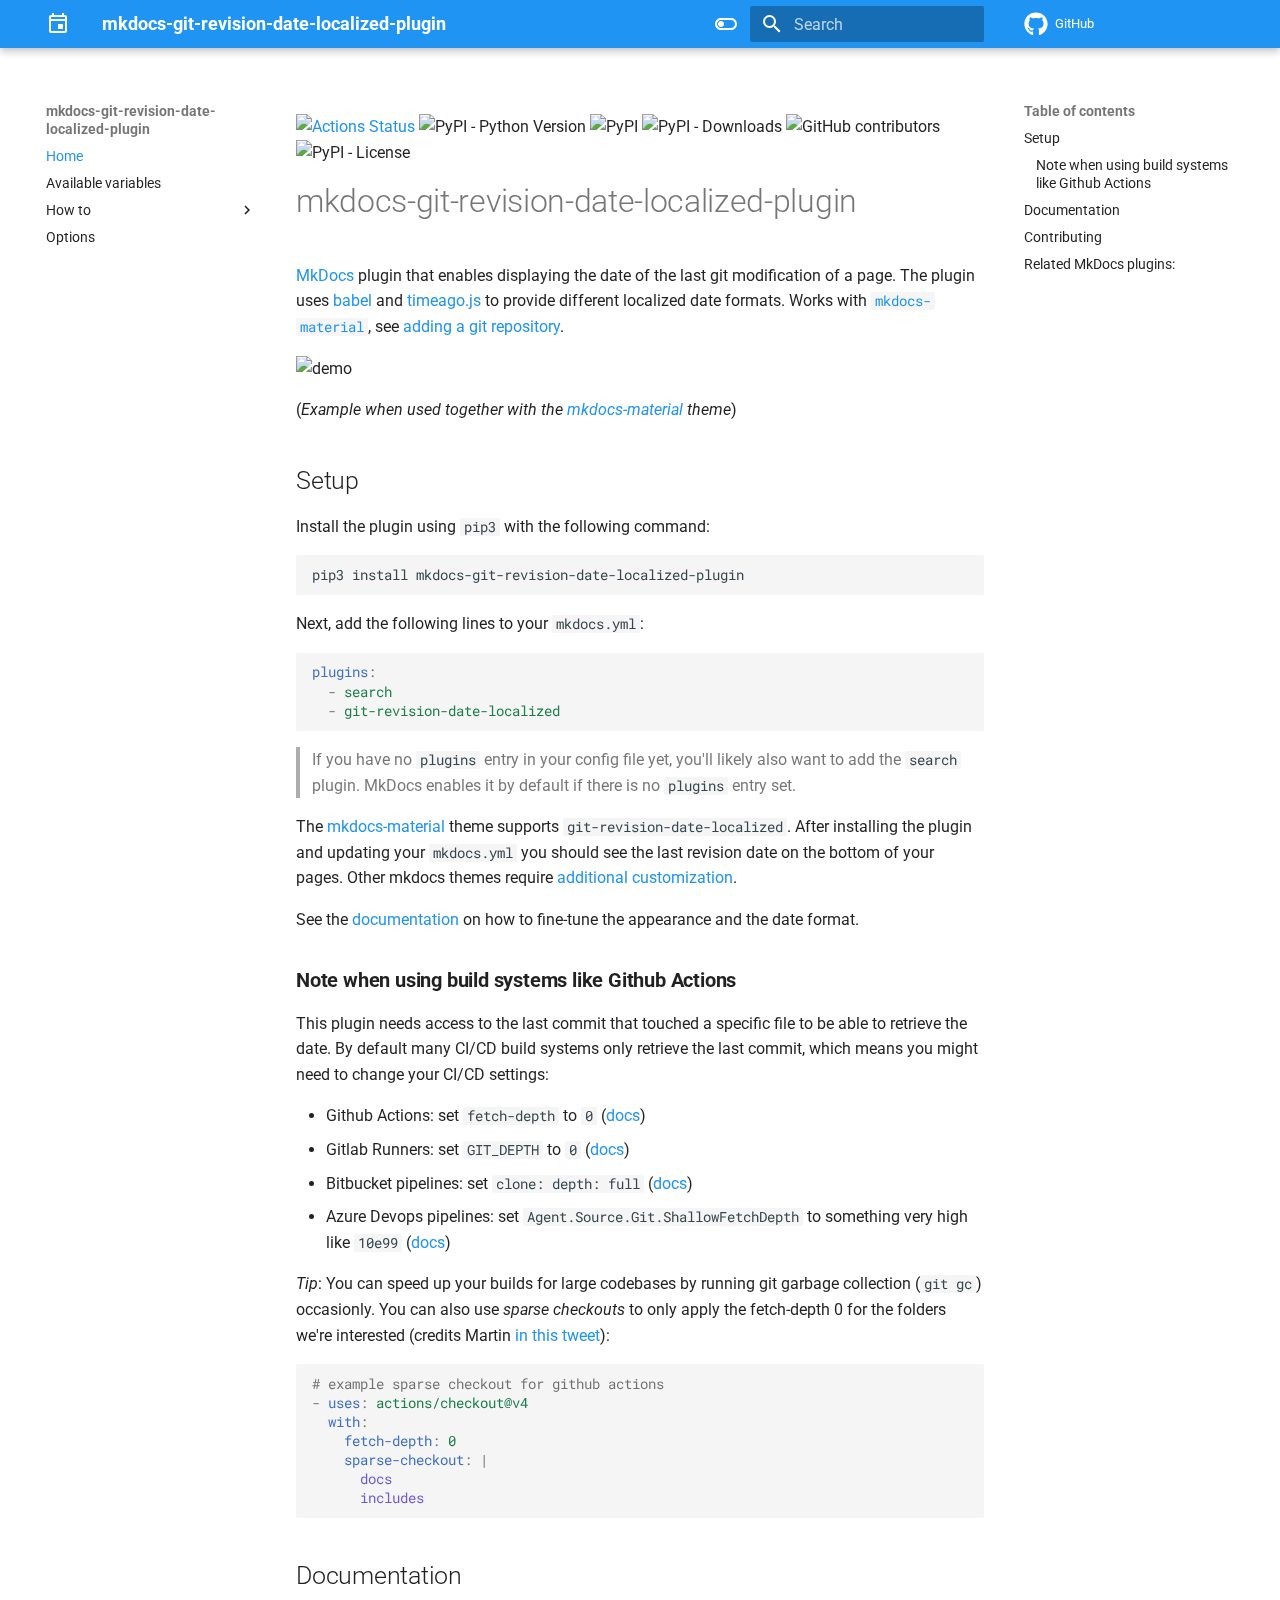
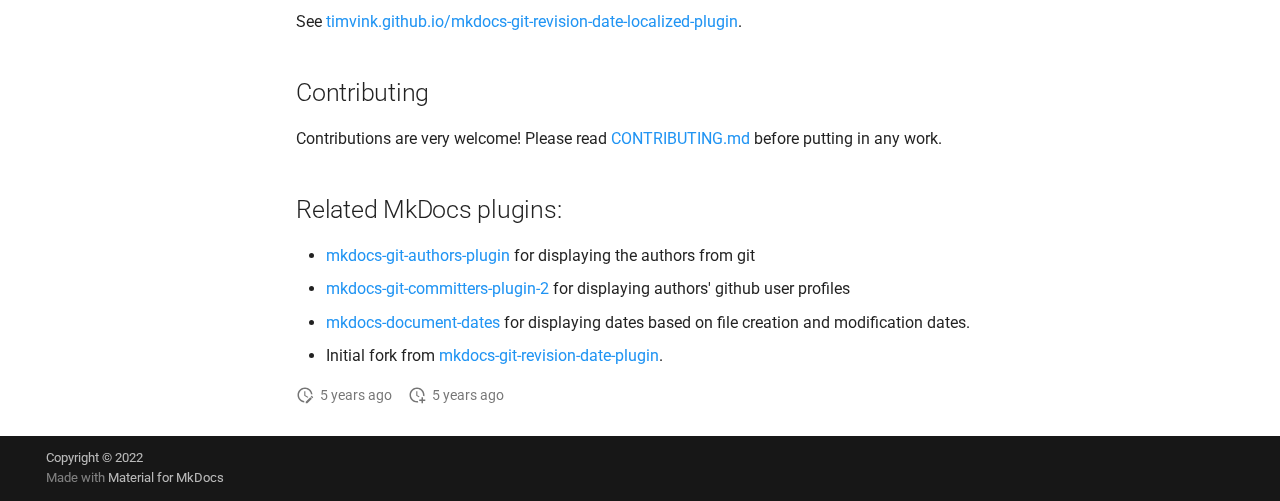
==== commit 91a8bd4b: "Deployed a7ab34d with MkDocs version: 1.6.1" ====
--- a/index.html
+++ b/index.html
@@ -16,7 +16,7 @@
       
       
       <link rel="icon" href="assets/images/favicon.png">
-      <meta name="generator" content="mkdocs-1.6.0, mkdocs-material-9.5.31">
+      <meta name="generator" content="mkdocs-1.6.1, mkdocs-material-9.6.7">
     
     
       
@@ -24,7 +24,7 @@
       
     
     
-      <link rel="stylesheet" href="assets/stylesheets/main.3cba04c6.min.css">
+      <link rel="stylesheet" href="assets/stylesheets/main.8608ea7d.min.css">
       
         
         <link rel="stylesheet" href="assets/stylesheets/palette.06af60db.min.css">
@@ -48,7 +48,7 @@
     
       <link rel="stylesheet" href="css/timeago.css">
     
-    <script>__md_scope=new URL(".",location),__md_hash=e=>[...e].reduce((e,_)=>(e<<5)-e+_.charCodeAt(0),0),__md_get=(e,_=localStorage,t=__md_scope)=>JSON.parse(_.getItem(t.pathname+"."+e)),__md_set=(e,_,t=localStorage,a=__md_scope)=>{try{t.setItem(a.pathname+"."+e,JSON.stringify(_))}catch(e){}}</script>
+    <script>__md_scope=new URL(".",location),__md_hash=e=>[...e].reduce(((e,_)=>(e<<5)-e+_.charCodeAt(0)),0),__md_get=(e,_=localStorage,t=__md_scope)=>JSON.parse(_.getItem(t.pathname+"."+e)),__md_set=(e,_,t=localStorage,a=__md_scope)=>{try{t.setItem(a.pathname+"."+e,JSON.stringify(_))}catch(e){}}</script>
     
       
 
@@ -93,12 +93,12 @@
     <a href="." title="mkdocs-git-revision-date-localized-plugin" class="md-header__button md-logo" aria-label="mkdocs-git-revision-date-localized-plugin" data-md-component="logo">
       
   
-  <svg xmlns="http://www.w3.org/2000/svg" viewBox="0 0 24 24"><path d="M12 12h5v5h-5v-5m7-9h-1V1h-2v2H8V1H6v2H5c-1.1 0-2 .9-2 2v14c0 1.1.9 2 2 2h14c1.1 0 2-.9 2-2V5c0-1.1-.9-2-2-2m0 2v2H5V5h14M5 19V9h14v10H5Z"/></svg>
+  <svg xmlns="http://www.w3.org/2000/svg" viewBox="0 0 24 24"><path d="M12 12h5v5h-5zm7-9h-1V1h-2v2H8V1H6v2H5c-1.1 0-2 .9-2 2v14c0 1.1.9 2 2 2h14c1.1 0 2-.9 2-2V5c0-1.1-.9-2-2-2m0 2v2H5V5zM5 19V9h14v10z"/></svg>
 
     </a>
     <label class="md-header__button md-icon" for="__drawer">
       
-      <svg xmlns="http://www.w3.org/2000/svg" viewBox="0 0 24 24"><path d="M3 6h18v2H3V6m0 5h18v2H3v-2m0 5h18v2H3v-2Z"/></svg>
+      <svg xmlns="http://www.w3.org/2000/svg" viewBox="0 0 24 24"><path d="M3 6h18v2H3zm0 5h18v2H3zm0 5h18v2H3z"/></svg>
     </label>
     <div class="md-header__title" data-md-component="header-title">
       <div class="md-header__ellipsis">
@@ -126,7 +126,7 @@
     <input class="md-option" data-md-color-media="(prefers-color-scheme: light)" data-md-color-scheme="default" data-md-color-primary="blue" data-md-color-accent="blue"  aria-label="Switch to dark mode"  type="radio" name="__palette" id="__palette_0">
     
       <label class="md-header__button md-icon" title="Switch to dark mode" for="__palette_1" hidden>
-        <svg xmlns="http://www.w3.org/2000/svg" viewBox="0 0 24 24"><path d="M17 6H7c-3.31 0-6 2.69-6 6s2.69 6 6 6h10c3.31 0 6-2.69 6-6s-2.69-6-6-6zm0 10H7c-2.21 0-4-1.79-4-4s1.79-4 4-4h10c2.21 0 4 1.79 4 4s-1.79 4-4 4zM7 9c-1.66 0-3 1.34-3 3s1.34 3 3 3 3-1.34 3-3-1.34-3-3-3z"/></svg>
+        <svg xmlns="http://www.w3.org/2000/svg" viewBox="0 0 24 24"><path d="M17 6H7c-3.31 0-6 2.69-6 6s2.69 6 6 6h10c3.31 0 6-2.69 6-6s-2.69-6-6-6m0 10H7c-2.21 0-4-1.79-4-4s1.79-4 4-4h10c2.21 0 4 1.79 4 4s-1.79 4-4 4M7 9c-1.66 0-3 1.34-3 3s1.34 3 3 3 3-1.34 3-3-1.34-3-3-3"/></svg>
       </label>
     
   
@@ -136,7 +136,7 @@
     <input class="md-option" data-md-color-media="(prefers-color-scheme: dark)" data-md-color-scheme="slate" data-md-color-primary="blue" data-md-color-accent="blue"  aria-label="Switch to light mode"  type="radio" name="__palette" id="__palette_1">
     
       <label class="md-header__button md-icon" title="Switch to light mode" for="__palette_0" hidden>
-        <svg xmlns="http://www.w3.org/2000/svg" viewBox="0 0 24 24"><path d="M17 7H7a5 5 0 0 0-5 5 5 5 0 0 0 5 5h10a5 5 0 0 0 5-5 5 5 0 0 0-5-5m0 8a3 3 0 0 1-3-3 3 3 0 0 1 3-3 3 3 0 0 1 3 3 3 3 0 0 1-3 3Z"/></svg>
+        <svg xmlns="http://www.w3.org/2000/svg" viewBox="0 0 24 24"><path d="M17 7H7a5 5 0 0 0-5 5 5 5 0 0 0 5 5h10a5 5 0 0 0 5-5 5 5 0 0 0-5-5m0 8a3 3 0 0 1-3-3 3 3 0 0 1 3-3 3 3 0 0 1 3 3 3 3 0 0 1-3 3"/></svg>
       </label>
     
   
@@ -144,13 +144,13 @@
       
     
     
-      <script>var media,input,key,value,palette=__md_get("__palette");if(palette&&palette.color){"(prefers-color-scheme)"===palette.color.media&&(media=matchMedia("(prefers-color-scheme: light)"),input=document.querySelector(media.matches?"[data-md-color-media='(prefers-color-scheme: light)']":"[data-md-color-media='(prefers-color-scheme: dark)']"),palette.color.media=input.getAttribute("data-md-color-media"),palette.color.scheme=input.getAttribute("data-md-color-scheme"),palette.color.primary=input.getAttribute("data-md-color-primary"),palette.color.accent=input.getAttribute("data-md-color-accent"));for([key,value]of Object.entries(palette.color))document.body.setAttribute("data-md-color-"+key,value)}</script>
+      <script>var palette=__md_get("__palette");if(palette&&palette.color){if("(prefers-color-scheme)"===palette.color.media){var media=matchMedia("(prefers-color-scheme: light)"),input=document.querySelector(media.matches?"[data-md-color-media='(prefers-color-scheme: light)']":"[data-md-color-media='(prefers-color-scheme: dark)']");palette.color.media=input.getAttribute("data-md-color-media"),palette.color.scheme=input.getAttribute("data-md-color-scheme"),palette.color.primary=input.getAttribute("data-md-color-primary"),palette.color.accent=input.getAttribute("data-md-color-accent")}for(var[key,value]of Object.entries(palette.color))document.body.setAttribute("data-md-color-"+key,value)}</script>
     
     
     
       <label class="md-header__button md-icon" for="__search">
         
-        <svg xmlns="http://www.w3.org/2000/svg" viewBox="0 0 24 24"><path d="M9.5 3A6.5 6.5 0 0 1 16 9.5c0 1.61-.59 3.09-1.56 4.23l.27.27h.79l5 5-1.5 1.5-5-5v-.79l-.27-.27A6.516 6.516 0 0 1 9.5 16 6.5 6.5 0 0 1 3 9.5 6.5 6.5 0 0 1 9.5 3m0 2C7 5 5 7 5 9.5S7 14 9.5 14 14 12 14 9.5 12 5 9.5 5Z"/></svg>
+        <svg xmlns="http://www.w3.org/2000/svg" viewBox="0 0 24 24"><path d="M9.5 3A6.5 6.5 0 0 1 16 9.5c0 1.61-.59 3.09-1.56 4.23l.27.27h.79l5 5-1.5 1.5-5-5v-.79l-.27-.27A6.52 6.52 0 0 1 9.5 16 6.5 6.5 0 0 1 3 9.5 6.5 6.5 0 0 1 9.5 3m0 2C7 5 5 7 5 9.5S7 14 9.5 14 14 12 14 9.5 12 5 9.5 5"/></svg>
       </label>
       <div class="md-search" data-md-component="search" role="dialog">
   <label class="md-search__overlay" for="__search"></label>
@@ -159,15 +159,15 @@
       <input type="text" class="md-search__input" name="query" aria-label="Search" placeholder="Search" autocapitalize="off" autocorrect="off" autocomplete="off" spellcheck="false" data-md-component="search-query" required>
       <label class="md-search__icon md-icon" for="__search">
         
-        <svg xmlns="http://www.w3.org/2000/svg" viewBox="0 0 24 24"><path d="M9.5 3A6.5 6.5 0 0 1 16 9.5c0 1.61-.59 3.09-1.56 4.23l.27.27h.79l5 5-1.5 1.5-5-5v-.79l-.27-.27A6.516 6.516 0 0 1 9.5 16 6.5 6.5 0 0 1 3 9.5 6.5 6.5 0 0 1 9.5 3m0 2C7 5 5 7 5 9.5S7 14 9.5 14 14 12 14 9.5 12 5 9.5 5Z"/></svg>
-        
-        <svg xmlns="http://www.w3.org/2000/svg" viewBox="0 0 24 24"><path d="M20 11v2H8l5.5 5.5-1.42 1.42L4.16 12l7.92-7.92L13.5 5.5 8 11h12Z"/></svg>
+        <svg xmlns="http://www.w3.org/2000/svg" viewBox="0 0 24 24"><path d="M9.5 3A6.5 6.5 0 0 1 16 9.5c0 1.61-.59 3.09-1.56 4.23l.27.27h.79l5 5-1.5 1.5-5-5v-.79l-.27-.27A6.52 6.52 0 0 1 9.5 16 6.5 6.5 0 0 1 3 9.5 6.5 6.5 0 0 1 9.5 3m0 2C7 5 5 7 5 9.5S7 14 9.5 14 14 12 14 9.5 12 5 9.5 5"/></svg>
+        
+        <svg xmlns="http://www.w3.org/2000/svg" viewBox="0 0 24 24"><path d="M20 11v2H8l5.5 5.5-1.42 1.42L4.16 12l7.92-7.92L13.5 5.5 8 11z"/></svg>
       </label>
       <nav class="md-search__options" aria-label="Search">
         
         <button type="reset" class="md-search__icon md-icon" title="Clear" aria-label="Clear" tabindex="-1">
           
-          <svg xmlns="http://www.w3.org/2000/svg" viewBox="0 0 24 24"><path d="M19 6.41 17.59 5 12 10.59 6.41 5 5 6.41 10.59 12 5 17.59 6.41 19 12 13.41 17.59 19 19 17.59 13.41 12 19 6.41Z"/></svg>
+          <svg xmlns="http://www.w3.org/2000/svg" viewBox="0 0 24 24"><path d="M19 6.41 17.59 5 12 10.59 6.41 5 5 6.41 10.59 12 5 17.59 6.41 19 12 13.41 17.59 19 19 17.59 13.41 12z"/></svg>
         </button>
       </nav>
       
@@ -190,7 +190,7 @@
         <a href="https://github.com/timvink/mkdocs-git-revision-date-localized-plugin" title="Go to repository" class="md-source" data-md-component="source">
   <div class="md-source__icon md-icon">
     
-    <svg xmlns="http://www.w3.org/2000/svg" viewBox="0 0 496 512"><!--! Font Awesome Free 6.6.0 by @fontawesome - https://fontawesome.com License - https://fontawesome.com/license/free (Icons: CC BY 4.0, Fonts: SIL OFL 1.1, Code: MIT License) Copyright 2024 Fonticons, Inc.--><path d="M165.9 397.4c0 2-2.3 3.6-5.2 3.6-3.3.3-5.6-1.3-5.6-3.6 0-2 2.3-3.6 5.2-3.6 3-.3 5.6 1.3 5.6 3.6zm-31.1-4.5c-.7 2 1.3 4.3 4.3 4.9 2.6 1 5.6 0 6.2-2s-1.3-4.3-4.3-5.2c-2.6-.7-5.5.3-6.2 2.3zm44.2-1.7c-2.9.7-4.9 2.6-4.6 4.9.3 2 2.9 3.3 5.9 2.6 2.9-.7 4.9-2.6 4.6-4.6-.3-1.9-3-3.2-5.9-2.9zM244.8 8C106.1 8 0 113.3 0 252c0 110.9 69.8 205.8 169.5 239.2 12.8 2.3 17.3-5.6 17.3-12.1 0-6.2-.3-40.4-.3-61.4 0 0-70 15-84.7-29.8 0 0-11.4-29.1-27.8-36.6 0 0-22.9-15.7 1.6-15.4 0 0 24.9 2 38.6 25.8 21.9 38.6 58.6 27.5 72.9 20.9 2.3-16 8.8-27.1 16-33.7-55.9-6.2-112.3-14.3-112.3-110.5 0-27.5 7.6-41.3 23.6-58.9-2.6-6.5-11.1-33.3 2.6-67.9 20.9-6.5 69 27 69 27 20-5.6 41.5-8.5 62.8-8.5s42.8 2.9 62.8 8.5c0 0 48.1-33.6 69-27 13.7 34.7 5.2 61.4 2.6 67.9 16 17.7 25.8 31.5 25.8 58.9 0 96.5-58.9 104.2-114.8 110.5 9.2 7.9 17 22.9 17 46.4 0 33.7-.3 75.4-.3 83.6 0 6.5 4.6 14.4 17.3 12.1C428.2 457.8 496 362.9 496 252 496 113.3 383.5 8 244.8 8zM97.2 352.9c-1.3 1-1 3.3.7 5.2 1.6 1.6 3.9 2.3 5.2 1 1.3-1 1-3.3-.7-5.2-1.6-1.6-3.9-2.3-5.2-1zm-10.8-8.1c-.7 1.3.3 2.9 2.3 3.9 1.6 1 3.6.7 4.3-.7.7-1.3-.3-2.9-2.3-3.9-2-.6-3.6-.3-4.3.7zm32.4 35.6c-1.6 1.3-1 4.3 1.3 6.2 2.3 2.3 5.2 2.6 6.5 1 1.3-1.3.7-4.3-1.3-6.2-2.2-2.3-5.2-2.6-6.5-1zm-11.4-14.7c-1.6 1-1.6 3.6 0 5.9 1.6 2.3 4.3 3.3 5.6 2.3 1.6-1.3 1.6-3.9 0-6.2-1.4-2.3-4-3.3-5.6-2z"/></svg>
+    <svg xmlns="http://www.w3.org/2000/svg" viewBox="0 0 496 512"><!--! Font Awesome Free 6.7.2 by @fontawesome - https://fontawesome.com License - https://fontawesome.com/license/free (Icons: CC BY 4.0, Fonts: SIL OFL 1.1, Code: MIT License) Copyright 2024 Fonticons, Inc.--><path d="M165.9 397.4c0 2-2.3 3.6-5.2 3.6-3.3.3-5.6-1.3-5.6-3.6 0-2 2.3-3.6 5.2-3.6 3-.3 5.6 1.3 5.6 3.6m-31.1-4.5c-.7 2 1.3 4.3 4.3 4.9 2.6 1 5.6 0 6.2-2s-1.3-4.3-4.3-5.2c-2.6-.7-5.5.3-6.2 2.3m44.2-1.7c-2.9.7-4.9 2.6-4.6 4.9.3 2 2.9 3.3 5.9 2.6 2.9-.7 4.9-2.6 4.6-4.6-.3-1.9-3-3.2-5.9-2.9M244.8 8C106.1 8 0 113.3 0 252c0 110.9 69.8 205.8 169.5 239.2 12.8 2.3 17.3-5.6 17.3-12.1 0-6.2-.3-40.4-.3-61.4 0 0-70 15-84.7-29.8 0 0-11.4-29.1-27.8-36.6 0 0-22.9-15.7 1.6-15.4 0 0 24.9 2 38.6 25.8 21.9 38.6 58.6 27.5 72.9 20.9 2.3-16 8.8-27.1 16-33.7-55.9-6.2-112.3-14.3-112.3-110.5 0-27.5 7.6-41.3 23.6-58.9-2.6-6.5-11.1-33.3 2.6-67.9 20.9-6.5 69 27 69 27 20-5.6 41.5-8.5 62.8-8.5s42.8 2.9 62.8 8.5c0 0 48.1-33.6 69-27 13.7 34.7 5.2 61.4 2.6 67.9 16 17.7 25.8 31.5 25.8 58.9 0 96.5-58.9 104.2-114.8 110.5 9.2 7.9 17 22.9 17 46.4 0 33.7-.3 75.4-.3 83.6 0 6.5 4.6 14.4 17.3 12.1C428.2 457.8 496 362.9 496 252 496 113.3 383.5 8 244.8 8M97.2 352.9c-1.3 1-1 3.3.7 5.2 1.6 1.6 3.9 2.3 5.2 1 1.3-1 1-3.3-.7-5.2-1.6-1.6-3.9-2.3-5.2-1m-10.8-8.1c-.7 1.3.3 2.9 2.3 3.9 1.6 1 3.6.7 4.3-.7.7-1.3-.3-2.9-2.3-3.9-2-.6-3.6-.3-4.3.7m32.4 35.6c-1.6 1.3-1 4.3 1.3 6.2 2.3 2.3 5.2 2.6 6.5 1 1.3-1.3.7-4.3-1.3-6.2-2.2-2.3-5.2-2.6-6.5-1m-11.4-14.7c-1.6 1-1.6 3.6 0 5.9s4.3 3.3 5.6 2.3c1.6-1.3 1.6-3.9 0-6.2-1.4-2.3-4-3.3-5.6-2"/></svg>
   </div>
   <div class="md-source__repository">
     GitHub
@@ -226,7 +226,7 @@
     <a href="." title="mkdocs-git-revision-date-localized-plugin" class="md-nav__button md-logo" aria-label="mkdocs-git-revision-date-localized-plugin" data-md-component="logo">
       
   
-  <svg xmlns="http://www.w3.org/2000/svg" viewBox="0 0 24 24"><path d="M12 12h5v5h-5v-5m7-9h-1V1h-2v2H8V1H6v2H5c-1.1 0-2 .9-2 2v14c0 1.1.9 2 2 2h14c1.1 0 2-.9 2-2V5c0-1.1-.9-2-2-2m0 2v2H5V5h14M5 19V9h14v10H5Z"/></svg>
+  <svg xmlns="http://www.w3.org/2000/svg" viewBox="0 0 24 24"><path d="M12 12h5v5h-5zm7-9h-1V1h-2v2H8V1H6v2H5c-1.1 0-2 .9-2 2v14c0 1.1.9 2 2 2h14c1.1 0 2-.9 2-2V5c0-1.1-.9-2-2-2m0 2v2H5V5zM5 19V9h14v10z"/></svg>
 
     </a>
     mkdocs-git-revision-date-localized-plugin
@@ -236,7 +236,7 @@
       <a href="https://github.com/timvink/mkdocs-git-revision-date-localized-plugin" title="Go to repository" class="md-source" data-md-component="source">
   <div class="md-source__icon md-icon">
     
-    <svg xmlns="http://www.w3.org/2000/svg" viewBox="0 0 496 512"><!--! Font Awesome Free 6.6.0 by @fontawesome - https://fontawesome.com License - https://fontawesome.com/license/free (Icons: CC BY 4.0, Fonts: SIL OFL 1.1, Code: MIT License) Copyright 2024 Fonticons, Inc.--><path d="M165.9 397.4c0 2-2.3 3.6-5.2 3.6-3.3.3-5.6-1.3-5.6-3.6 0-2 2.3-3.6 5.2-3.6 3-.3 5.6 1.3 5.6 3.6zm-31.1-4.5c-.7 2 1.3 4.3 4.3 4.9 2.6 1 5.6 0 6.2-2s-1.3-4.3-4.3-5.2c-2.6-.7-5.5.3-6.2 2.3zm44.2-1.7c-2.9.7-4.9 2.6-4.6 4.9.3 2 2.9 3.3 5.9 2.6 2.9-.7 4.9-2.6 4.6-4.6-.3-1.9-3-3.2-5.9-2.9zM244.8 8C106.1 8 0 113.3 0 252c0 110.9 69.8 205.8 169.5 239.2 12.8 2.3 17.3-5.6 17.3-12.1 0-6.2-.3-40.4-.3-61.4 0 0-70 15-84.7-29.8 0 0-11.4-29.1-27.8-36.6 0 0-22.9-15.7 1.6-15.4 0 0 24.9 2 38.6 25.8 21.9 38.6 58.6 27.5 72.9 20.9 2.3-16 8.8-27.1 16-33.7-55.9-6.2-112.3-14.3-112.3-110.5 0-27.5 7.6-41.3 23.6-58.9-2.6-6.5-11.1-33.3 2.6-67.9 20.9-6.5 69 27 69 27 20-5.6 41.5-8.5 62.8-8.5s42.8 2.9 62.8 8.5c0 0 48.1-33.6 69-27 13.7 34.7 5.2 61.4 2.6 67.9 16 17.7 25.8 31.5 25.8 58.9 0 96.5-58.9 104.2-114.8 110.5 9.2 7.9 17 22.9 17 46.4 0 33.7-.3 75.4-.3 83.6 0 6.5 4.6 14.4 17.3 12.1C428.2 457.8 496 362.9 496 252 496 113.3 383.5 8 244.8 8zM97.2 352.9c-1.3 1-1 3.3.7 5.2 1.6 1.6 3.9 2.3 5.2 1 1.3-1 1-3.3-.7-5.2-1.6-1.6-3.9-2.3-5.2-1zm-10.8-8.1c-.7 1.3.3 2.9 2.3 3.9 1.6 1 3.6.7 4.3-.7.7-1.3-.3-2.9-2.3-3.9-2-.6-3.6-.3-4.3.7zm32.4 35.6c-1.6 1.3-1 4.3 1.3 6.2 2.3 2.3 5.2 2.6 6.5 1 1.3-1.3.7-4.3-1.3-6.2-2.2-2.3-5.2-2.6-6.5-1zm-11.4-14.7c-1.6 1-1.6 3.6 0 5.9 1.6 2.3 4.3 3.3 5.6 2.3 1.6-1.3 1.6-3.9 0-6.2-1.4-2.3-4-3.3-5.6-2z"/></svg>
+    <svg xmlns="http://www.w3.org/2000/svg" viewBox="0 0 496 512"><!--! Font Awesome Free 6.7.2 by @fontawesome - https://fontawesome.com License - https://fontawesome.com/license/free (Icons: CC BY 4.0, Fonts: SIL OFL 1.1, Code: MIT License) Copyright 2024 Fonticons, Inc.--><path d="M165.9 397.4c0 2-2.3 3.6-5.2 3.6-3.3.3-5.6-1.3-5.6-3.6 0-2 2.3-3.6 5.2-3.6 3-.3 5.6 1.3 5.6 3.6m-31.1-4.5c-.7 2 1.3 4.3 4.3 4.9 2.6 1 5.6 0 6.2-2s-1.3-4.3-4.3-5.2c-2.6-.7-5.5.3-6.2 2.3m44.2-1.7c-2.9.7-4.9 2.6-4.6 4.9.3 2 2.9 3.3 5.9 2.6 2.9-.7 4.9-2.6 4.6-4.6-.3-1.9-3-3.2-5.9-2.9M244.8 8C106.1 8 0 113.3 0 252c0 110.9 69.8 205.8 169.5 239.2 12.8 2.3 17.3-5.6 17.3-12.1 0-6.2-.3-40.4-.3-61.4 0 0-70 15-84.7-29.8 0 0-11.4-29.1-27.8-36.6 0 0-22.9-15.7 1.6-15.4 0 0 24.9 2 38.6 25.8 21.9 38.6 58.6 27.5 72.9 20.9 2.3-16 8.8-27.1 16-33.7-55.9-6.2-112.3-14.3-112.3-110.5 0-27.5 7.6-41.3 23.6-58.9-2.6-6.5-11.1-33.3 2.6-67.9 20.9-6.5 69 27 69 27 20-5.6 41.5-8.5 62.8-8.5s42.8 2.9 62.8 8.5c0 0 48.1-33.6 69-27 13.7 34.7 5.2 61.4 2.6 67.9 16 17.7 25.8 31.5 25.8 58.9 0 96.5-58.9 104.2-114.8 110.5 9.2 7.9 17 22.9 17 46.4 0 33.7-.3 75.4-.3 83.6 0 6.5 4.6 14.4 17.3 12.1C428.2 457.8 496 362.9 496 252 496 113.3 383.5 8 244.8 8M97.2 352.9c-1.3 1-1 3.3.7 5.2 1.6 1.6 3.9 2.3 5.2 1 1.3-1 1-3.3-.7-5.2-1.6-1.6-3.9-2.3-5.2-1m-10.8-8.1c-.7 1.3.3 2.9 2.3 3.9 1.6 1 3.6.7 4.3-.7.7-1.3-.3-2.9-2.3-3.9-2-.6-3.6-.3-4.3.7m32.4 35.6c-1.6 1.3-1 4.3 1.3 6.2 2.3 2.3 5.2 2.6 6.5 1 1.3-1.3.7-4.3-1.3-6.2-2.2-2.3-5.2-2.6-6.5-1m-11.4-14.7c-1.6 1-1.6 3.6 0 5.9s4.3 3.3 5.6 2.3c1.6-1.3 1.6-3.9 0-6.2-1.4-2.3-4-3.3-5.6-2"/></svg>
   </div>
   <div class="md-source__repository">
     GitHub
@@ -267,6 +267,7 @@
   
   <span class="md-ellipsis">
     Home
+    
   </span>
   
 
@@ -278,6 +279,7 @@
   
   <span class="md-ellipsis">
     Home
+    
   </span>
   
 
@@ -340,6 +342,15 @@
   
 </li>
       
+        <li class="md-nav__item">
+  <a href="#related-mkdocs-plugins" class="md-nav__link">
+    <span class="md-ellipsis">
+      Related MkDocs plugins:
+    </span>
+  </a>
+  
+</li>
+      
     </ul>
   
 </nav>
@@ -360,6 +371,7 @@
   
   <span class="md-ellipsis">
     Available variables
+    
   </span>
   
 
@@ -390,6 +402,7 @@
   
   <span class="md-ellipsis">
     How to
+    
   </span>
   
 
@@ -415,6 +428,7 @@
   
   <span class="md-ellipsis">
     Specify a locale
+    
   </span>
   
 
@@ -436,6 +450,7 @@
   
   <span class="md-ellipsis">
     Apply custom styling
+    
   </span>
   
 
@@ -457,6 +472,7 @@
   
   <span class="md-ellipsis">
     Customize a theme
+    
   </span>
   
 
@@ -485,6 +501,7 @@
   
   <span class="md-ellipsis">
     Options
+    
   </span>
   
 
@@ -561,6 +578,15 @@
   
 </li>
       
+        <li class="md-nav__item">
+  <a href="#related-mkdocs-plugins" class="md-nav__link">
+    <span class="md-ellipsis">
+      Related MkDocs plugins:
+    </span>
+  </a>
+  
+</li>
+      
     </ul>
   
 </nav>
@@ -575,6 +601,7 @@
                 
   
                   
+
 
   
   
@@ -587,14 +614,9 @@
 <img alt="GitHub contributors" src="https://img.shields.io/github/contributors/timvink/mkdocs-git-revision-date-localized-plugin" />
 <img alt="PyPI - License" src="https://img.shields.io/pypi/l/mkdocs-git-revision-date-localized-plugin" /></p>
 <h1 id="mkdocs-git-revision-date-localized-plugin">mkdocs-git-revision-date-localized-plugin</h1>
-<p><a href="https://www.mkdocs.org/">MkDocs</a> plugin that enables displaying the date of the last git modification of a page. The plugin uses <a href="https://github.com/python-babel/babel/tree/master/babel">babel</a> and <a href="https://github.com/hustcc/timeago.js">timeago.js</a> to provide different localized date formats. Initial fork from <a href="https://github.com/zhaoterryy/mkdocs-git-revision-date-plugin">mkdocs-git-revision-date-plugin</a>.</p>
+<p><a href="https://www.mkdocs.org/">MkDocs</a> plugin that enables displaying the date of the last git modification of a page. The plugin uses <a href="https://github.com/python-babel/babel/tree/master/babel">babel</a> and <a href="https://github.com/hustcc/timeago.js">timeago.js</a> to provide different localized date formats. Works with <a href="https://squidfunk.github.io/mkdocs-material/"><code>mkdocs-material</code></a>, see <a href="https://squidfunk.github.io/mkdocs-material/setup/adding-a-git-repository/">adding a git repository</a>.</p>
 <p><img alt="demo" src="https://github.com/timvink/mkdocs-git-revision-date-localized-plugin/raw/master/demo_screencast.gif" /></p>
 <p>(<em>Example when used together with the <a href="https://github.com/squidfunk/mkdocs-material">mkdocs-material</a> theme</em>)</p>
-<p>Other MkDocs plugins that use information from git:</p>
-<ul>
-<li><a href="https://github.com/timvink/mkdocs-git-authors-plugin">mkdocs-git-authors-plugin</a> for displaying the authors from git</li>
-<li><a href="https://github.com/byrnereese/mkdocs-git-committers-plugin">mkdocs-git-committers-plugin</a> for displaying authors' github user profiles</li>
-</ul>
 <h2 id="setup">Setup</h2>
 <p>Install the plugin using <code>pip3</code> with the following command:</p>
 <div class="highlight"><pre><span></span><code>pip3<span class="w"> </span>install<span class="w"> </span>mkdocs-git-revision-date-localized-plugin
@@ -617,10 +639,26 @@
 <li>Bitbucket pipelines: set <code>clone: depth: full</code> (<a href="https://support.atlassian.com/bitbucket-cloud/docs/configure-bitbucket-pipelinesyml/">docs</a>)</li></li>
 <li>Azure Devops pipelines: set <code>Agent.Source.Git.ShallowFetchDepth</code> to something very high like <code>10e99</code> (<a href="https://docs.microsoft.com/en-us/azure/devops/pipelines/repos/pipeline-options-for-git?view=azure-devops#shallow-fetch">docs</a>)</li>
 </ul>
+<p><em>Tip</em>: You can speed up your builds for large codebases by running git garbage collection (<code>git gc</code>) occasionly. You can also use <em>sparse checkouts</em> to only apply the fetch-depth 0 for the folders we're interested (credits Martin <a href="https://x.com/squidfunk/status/1705279829770150291">in this tweet</a>):</p>
+<div class="highlight"><pre><span></span><code><span class="c1"># example sparse checkout for github actions</span>
+<span class="p p-Indicator">-</span><span class="w"> </span><span class="nt">uses</span><span class="p">:</span><span class="w"> </span><span class="l l-Scalar l-Scalar-Plain">actions/checkout@v4</span>
+<span class="w">  </span><span class="nt">with</span><span class="p">:</span>
+<span class="w">    </span><span class="nt">fetch-depth</span><span class="p">:</span><span class="w"> </span><span class="l l-Scalar l-Scalar-Plain">0</span>
+<span class="w">    </span><span class="nt">sparse-checkout</span><span class="p">:</span><span class="w"> </span><span class="p p-Indicator">|</span>
+<span class="w">      </span><span class="no">docs</span>
+<span class="w">      </span><span class="no">includes</span>
+</code></pre></div>
 <h2 id="documentation">Documentation</h2>
 <p>See <a href="https://timvink.github.io/mkdocs-git-revision-date-localized-plugin/index.html">timvink.github.io/mkdocs-git-revision-date-localized-plugin</a>.</p>
 <h2 id="contributing">Contributing</h2>
 <p>Contributions are very welcome! Please read <a href="https://github.com/timvink/mkdocs-git-revision-date-localized-plugin/blob/master/CONTRIBUTING.md">CONTRIBUTING.md</a> before putting in any work.</p>
+<h2 id="related-mkdocs-plugins">Related MkDocs plugins:</h2>
+<ul>
+<li><a href="https://github.com/timvink/mkdocs-git-authors-plugin">mkdocs-git-authors-plugin</a> for displaying the authors from git</li>
+<li><a href="https://github.com/ojacques/mkdocs-git-committers-plugin-2">mkdocs-git-committers-plugin-2</a> for displaying authors' github user profiles</li>
+<li><a href="https://github.com/jaywhj/mkdocs-document-dates">mkdocs-document-dates</a> for displaying dates based on file creation and modification dates.</li>
+<li>Initial fork from <a href="https://github.com/zhaoterryy/mkdocs-git-revision-date-plugin">mkdocs-git-revision-date-plugin</a>.</li>
+</ul>
 
 
 
@@ -641,9 +679,9 @@
       
   <span class="md-source-file__fact">
     <span class="md-icon" title="Last update">
-      <svg xmlns="http://www.w3.org/2000/svg" viewBox="0 0 24 24"><path d="M21 13.1c-.1 0-.3.1-.4.2l-1 1 2.1 2.1 1-1c.2-.2.2-.6 0-.8l-1.3-1.3c-.1-.1-.2-.2-.4-.2m-1.9 1.8-6.1 6V23h2.1l6.1-6.1-2.1-2M12.5 7v5.2l4 2.4-1 1L11 13V7h1.5M11 21.9c-5.1-.5-9-4.8-9-9.9C2 6.5 6.5 2 12 2c5.3 0 9.6 4.1 10 9.3-.3-.1-.6-.2-1-.2s-.7.1-1 .2C19.6 7.2 16.2 4 12 4c-4.4 0-8 3.6-8 8 0 4.1 3.1 7.5 7.1 7.9l-.1.2v1.8Z"/></svg>
-    </span>
-    <span class="git-revision-date-localized-plugin git-revision-date-localized-plugin-timeago"><span class="timeago" datetime="2021-04-12T15:22:56+02:00" locale="en"></span></span><span class="git-revision-date-localized-plugin git-revision-date-localized-plugin-iso_date">2021-04-12</span>
+      <svg xmlns="http://www.w3.org/2000/svg" viewBox="0 0 24 24"><path d="M21 13.1c-.1 0-.3.1-.4.2l-1 1 2.1 2.1 1-1c.2-.2.2-.6 0-.8l-1.3-1.3c-.1-.1-.2-.2-.4-.2m-1.9 1.8-6.1 6V23h2.1l6.1-6.1zM12.5 7v5.2l4 2.4-1 1L11 13V7zM11 21.9c-5.1-.5-9-4.8-9-9.9C2 6.5 6.5 2 12 2c5.3 0 9.6 4.1 10 9.3-.3-.1-.6-.2-1-.2s-.7.1-1 .2C19.6 7.2 16.2 4 12 4c-4.4 0-8 3.6-8 8 0 4.1 3.1 7.5 7.1 7.9l-.1.2z"/></svg>
+    </span>
+    <span class="git-revision-date-localized-plugin git-revision-date-localized-plugin-timeago" title="April 12, 2021 15:22:56"><span class="timeago" datetime="2021-04-12T15:22:56+02:00" locale="en"></span></span><span class="git-revision-date-localized-plugin git-revision-date-localized-plugin-iso_date" title="April 12, 2021 15:22:56">2021-04-12</span>
   </span>
 
     
@@ -651,9 +689,9 @@
       
   <span class="md-source-file__fact">
     <span class="md-icon" title="Created">
-      <svg xmlns="http://www.w3.org/2000/svg" viewBox="0 0 24 24"><path d="M14.47 15.08 11 13V7h1.5v5.25l3.08 1.83c-.41.28-.79.62-1.11 1m-1.39 4.84c-.36.05-.71.08-1.08.08-4.42 0-8-3.58-8-8s3.58-8 8-8 8 3.58 8 8c0 .37-.03.72-.08 1.08.69.1 1.33.32 1.92.64.1-.56.16-1.13.16-1.72 0-5.5-4.5-10-10-10S2 6.5 2 12s4.47 10 10 10c.59 0 1.16-.06 1.72-.16-.32-.59-.54-1.23-.64-1.92M18 15v3h-3v2h3v3h2v-3h3v-2h-3v-3h-2Z"/></svg>
-    </span>
-    <span class="git-revision-date-localized-plugin git-revision-date-localized-plugin-timeago"><span class="timeago" datetime="2021-04-12T15:22:56+02:00" locale="en"></span></span><span class="git-revision-date-localized-plugin git-revision-date-localized-plugin-iso_date">2021-04-12</span>
+      <svg xmlns="http://www.w3.org/2000/svg" viewBox="0 0 24 24"><path d="M14.47 15.08 11 13V7h1.5v5.25l3.08 1.83c-.41.28-.79.62-1.11 1m-1.39 4.84c-.36.05-.71.08-1.08.08-4.42 0-8-3.58-8-8s3.58-8 8-8 8 3.58 8 8c0 .37-.03.72-.08 1.08.69.1 1.33.32 1.92.64.1-.56.16-1.13.16-1.72 0-5.5-4.5-10-10-10S2 6.5 2 12s4.47 10 10 10c.59 0 1.16-.06 1.72-.16-.32-.59-.54-1.23-.64-1.92M18 15v3h-3v2h3v3h2v-3h3v-2h-3v-3z"/></svg>
+    </span>
+    <span class="git-revision-date-localized-plugin git-revision-date-localized-plugin-timeago" title="April 12, 2021 15:22:56"><span class="timeago" datetime="2021-04-12T15:22:56+02:00" locale="en"></span></span><span class="git-revision-date-localized-plugin git-revision-date-localized-plugin-iso_date" title="April 12, 2021 15:22:56">2021-04-12</span>
   </span>
 
     
@@ -673,7 +711,7 @@
             </div>
           
           
-  <script>var tabs=__md_get("__tabs");if(Array.isArray(tabs))e:for(var set of document.querySelectorAll(".tabbed-set")){var tab,labels=set.querySelector(".tabbed-labels");for(tab of tabs)for(var label of labels.getElementsByTagName("label"))if(label.innerText.trim()===tab){var input=document.getElementById(label.htmlFor);input.checked=!0;continue e}}</script>
+  <script>var tabs=__md_get("__tabs");if(Array.isArray(tabs))e:for(var set of document.querySelectorAll(".tabbed-set")){var labels=set.querySelector(".tabbed-labels");for(var tab of tabs)for(var label of labels.getElementsByTagName("label"))if(label.innerText.trim()===tab){var input=document.getElementById(label.htmlFor);input.checked=!0;continue e}}</script>
 
 <script>var target=document.getElementById(location.hash.slice(1));target&&target.name&&(target.checked=target.name.startsWith("__tabbed_"))</script>
         </div>
@@ -708,10 +746,10 @@
     </div>
     
     
-    <script id="__config" type="application/json">{"base": ".", "features": ["content.tabs.link"], "search": "assets/javascripts/workers/search.b8dbb3d2.min.js", "translations": {"clipboard.copied": "Copied to clipboard", "clipboard.copy": "Copy to clipboard", "search.result.more.one": "1 more on this page", "search.result.more.other": "# more on this page", "search.result.none": "No matching documents", "search.result.one": "1 matching document", "search.result.other": "# matching documents", "search.result.placeholder": "Type to start searching", "search.result.term.missing": "Missing", "select.version": "Select version"}}</script>
-    
-    
-      <script src="assets/javascripts/bundle.fe8b6f2b.min.js"></script>
+    <script id="__config" type="application/json">{"base": ".", "features": ["content.tabs.link"], "search": "assets/javascripts/workers/search.f8cc74c7.min.js", "translations": {"clipboard.copied": "Copied to clipboard", "clipboard.copy": "Copy to clipboard", "search.result.more.one": "1 more on this page", "search.result.more.other": "# more on this page", "search.result.none": "No matching documents", "search.result.one": "1 matching document", "search.result.other": "# matching documents", "search.result.placeholder": "Type to start searching", "search.result.term.missing": "Missing", "select.version": "Select version"}}</script>
+    
+    
+      <script src="assets/javascripts/bundle.c8b220af.min.js"></script>
       
         <script src="js/timeago.min.js"></script>
       
--- a/assets/stylesheets/main.8608ea7d.min.css
+++ b/assets/stylesheets/main.8608ea7d.min.css
@@ -0,0 +1 @@
+@charset "UTF-8";html{-webkit-text-size-adjust:none;-moz-text-size-adjust:none;text-size-adjust:none;box-sizing:border-box}*,:after,:before{box-sizing:inherit}@media (prefers-reduced-motion){*,:after,:before{transition:none!important}}body{margin:0}a,button,input,label{-webkit-tap-highlight-color:transparent}a{color:inherit;text-decoration:none}hr{border:0;box-sizing:initial;display:block;height:.05rem;overflow:visible;padding:0}small{font-size:80%}sub,sup{line-height:1em}img{border-style:none}table{border-collapse:initial;border-spacing:0}td,th{font-weight:400;vertical-align:top}button{background:#0000;border:0;font-family:inherit;font-size:inherit;margin:0;padding:0}input{border:0;outline:none}:root{--md-primary-fg-color:#4051b5;--md-primary-fg-color--light:#5d6cc0;--md-primary-fg-color--dark:#303fa1;--md-primary-bg-color:#fff;--md-primary-bg-color--light:#ffffffb3;--md-accent-fg-color:#526cfe;--md-accent-fg-color--transparent:#526cfe1a;--md-accent-bg-color:#fff;--md-accent-bg-color--light:#ffffffb3}[data-md-color-scheme=default]{color-scheme:light}[data-md-color-scheme=default] img[src$="#gh-dark-mode-only"],[data-md-color-scheme=default] img[src$="#only-dark"]{display:none}:root,[data-md-color-scheme=default]{--md-hue:225deg;--md-default-fg-color:#000000de;--md-default-fg-color--light:#0000008a;--md-default-fg-color--lighter:#00000052;--md-default-fg-color--lightest:#00000012;--md-default-bg-color:#fff;--md-default-bg-color--light:#ffffffb3;--md-default-bg-color--lighter:#ffffff4d;--md-default-bg-color--lightest:#ffffff1f;--md-code-fg-color:#36464e;--md-code-bg-color:#f5f5f5;--md-code-hl-color:#4287ff;--md-code-hl-color--light:#4287ff1a;--md-code-hl-number-color:#d52a2a;--md-code-hl-special-color:#db1457;--md-code-hl-function-color:#a846b9;--md-code-hl-constant-color:#6e59d9;--md-code-hl-keyword-color:#3f6ec6;--md-code-hl-string-color:#1c7d4d;--md-code-hl-name-color:var(--md-code-fg-color);--md-code-hl-operator-color:var(--md-default-fg-color--light);--md-code-hl-punctuation-color:var(--md-default-fg-color--light);--md-code-hl-comment-color:var(--md-default-fg-color--light);--md-code-hl-generic-color:var(--md-default-fg-color--light);--md-code-hl-variable-color:var(--md-default-fg-color--light);--md-typeset-color:var(--md-default-fg-color);--md-typeset-a-color:var(--md-primary-fg-color);--md-typeset-del-color:#f5503d26;--md-typeset-ins-color:#0bd57026;--md-typeset-kbd-color:#fafafa;--md-typeset-kbd-accent-color:#fff;--md-typeset-kbd-border-color:#b8b8b8;--md-typeset-mark-color:#ffff0080;--md-typeset-table-color:#0000001f;--md-typeset-table-color--light:rgba(0,0,0,.035);--md-admonition-fg-color:var(--md-default-fg-color);--md-admonition-bg-color:var(--md-default-bg-color);--md-warning-fg-color:#000000de;--md-warning-bg-color:#ff9;--md-footer-fg-color:#fff;--md-footer-fg-color--light:#ffffffb3;--md-footer-fg-color--lighter:#ffffff73;--md-footer-bg-color:#000000de;--md-footer-bg-color--dark:#00000052;--md-shadow-z1:0 0.2rem 0.5rem #0000000d,0 0 0.05rem #0000001a;--md-shadow-z2:0 0.2rem 0.5rem #0000001a,0 0 0.05rem #00000040;--md-shadow-z3:0 0.2rem 0.5rem #0003,0 0 0.05rem #00000059}.md-icon svg{fill:currentcolor;display:block;height:1.2rem;width:1.2rem}body{-webkit-font-smoothing:antialiased;-moz-osx-font-smoothing:grayscale;--md-text-font-family:var(--md-text-font,_),-apple-system,BlinkMacSystemFont,Helvetica,Arial,sans-serif;--md-code-font-family:var(--md-code-font,_),SFMono-Regular,Consolas,Menlo,monospace}aside,body,input{font-feature-settings:"kern","liga";color:var(--md-typeset-color);font-family:var(--md-text-font-family)}code,kbd,pre{font-feature-settings:"kern";font-family:var(--md-code-font-family)}:root{--md-typeset-table-sort-icon:url('data:image/svg+xml;charset=utf-8,<svg xmlns="http://www.w3.org/2000/svg" viewBox="0 0 24 24"><path d="m18 21-4-4h3V7h-3l4-4 4 4h-3v10h3M2 19v-2h10v2M2 13v-2h7v2M2 7V5h4v2z"/></svg>');--md-typeset-table-sort-icon--asc:url('data:image/svg+xml;charset=utf-8,<svg xmlns="http://www.w3.org/2000/svg" viewBox="0 0 24 24"><path d="M19 17h3l-4 4-4-4h3V3h2M2 17h10v2H2M6 5v2H2V5m0 6h7v2H2z"/></svg>');--md-typeset-table-sort-icon--desc:url('data:image/svg+xml;charset=utf-8,<svg xmlns="http://www.w3.org/2000/svg" viewBox="0 0 24 24"><path d="M19 7h3l-4-4-4 4h3v14h2M2 17h10v2H2M6 5v2H2V5m0 6h7v2H2z"/></svg>')}.md-typeset{-webkit-print-color-adjust:exact;color-adjust:exact;font-size:.8rem;line-height:1.6;overflow-wrap:break-word}@media print{.md-typeset{font-size:.68rem}}.md-typeset blockquote,.md-typeset dl,.md-typeset figure,.md-typeset ol,.md-typeset pre,.md-typeset ul{margin-bottom:1em;margin-top:1em}.md-typeset h1{color:var(--md-default-fg-color--light);font-size:2em;line-height:1.3;margin:0 0 1.25em}.md-typeset h1,.md-typeset h2{font-weight:300;letter-spacing:-.01em}.md-typeset h2{font-size:1.5625em;line-height:1.4;margin:1.6em 0 .64em}.md-typeset h3{font-size:1.25em;font-weight:400;letter-spacing:-.01em;line-height:1.5;margin:1.6em 0 .8em}.md-typeset h2+h3{margin-top:.8em}.md-typeset h4{font-weight:700;letter-spacing:-.01em;margin:1em 0}.md-typeset h5,.md-typeset h6{color:var(--md-default-fg-color--light);font-size:.8em;font-weight:700;letter-spacing:-.01em;margin:1.25em 0}.md-typeset h5{text-transform:uppercase}.md-typeset h5 code{text-transform:none}.md-typeset hr{border-bottom:.05rem solid var(--md-default-fg-color--lightest);display:flow-root;margin:1.5em 0}.md-typeset a{color:var(--md-typeset-a-color);word-break:break-word}.md-typeset a,.md-typeset a:before{transition:color 125ms}.md-typeset a:focus,.md-typeset a:hover{color:var(--md-accent-fg-color)}.md-typeset a:focus code,.md-typeset a:hover code{background-color:var(--md-accent-fg-color--transparent)}.md-typeset a code{color:currentcolor;transition:background-color 125ms}.md-typeset a.focus-visible{outline-color:var(--md-accent-fg-color);outline-offset:.2rem}.md-typeset code,.md-typeset kbd,.md-typeset pre{color:var(--md-code-fg-color);direction:ltr;font-variant-ligatures:none}@media print{.md-typeset code,.md-typeset kbd,.md-typeset pre{white-space:pre-wrap}}.md-typeset code{background-color:var(--md-code-bg-color);border-radius:.1rem;-webkit-box-decoration-break:clone;box-decoration-break:clone;font-size:.85em;padding:0 .2941176471em;word-break:break-word}.md-typeset code:not(.focus-visible){-webkit-tap-highlight-color:transparent;outline:none}.md-typeset pre{display:flow-root;line-height:1.4;position:relative}.md-typeset pre>code{-webkit-box-decoration-break:slice;box-decoration-break:slice;box-shadow:none;display:block;margin:0;outline-color:var(--md-accent-fg-color);overflow:auto;padding:.7720588235em 1.1764705882em;scrollbar-color:var(--md-default-fg-color--lighter) #0000;scrollbar-width:thin;touch-action:auto;word-break:normal}.md-typeset pre>code:hover{scrollbar-color:var(--md-accent-fg-color) #0000}.md-typeset pre>code::-webkit-scrollbar{height:.2rem;width:.2rem}.md-typeset pre>code::-webkit-scrollbar-thumb{background-color:var(--md-default-fg-color--lighter)}.md-typeset pre>code::-webkit-scrollbar-thumb:hover{background-color:var(--md-accent-fg-color)}.md-typeset kbd{background-color:var(--md-typeset-kbd-color);border-radius:.1rem;box-shadow:0 .1rem 0 .05rem var(--md-typeset-kbd-border-color),0 .1rem 0 var(--md-typeset-kbd-border-color),0 -.1rem .2rem var(--md-typeset-kbd-accent-color) inset;color:var(--md-default-fg-color);display:inline-block;font-size:.75em;padding:0 .6666666667em;vertical-align:text-top;word-break:break-word}.md-typeset mark{background-color:var(--md-typeset-mark-color);-webkit-box-decoration-break:clone;box-decoration-break:clone;color:inherit;word-break:break-word}.md-typeset abbr{border-bottom:.05rem dotted var(--md-default-fg-color--light);cursor:help;text-decoration:none}.md-typeset small{opacity:.75}[dir=ltr] .md-typeset sub,[dir=ltr] .md-typeset sup{margin-left:.078125em}[dir=rtl] .md-typeset sub,[dir=rtl] .md-typeset sup{margin-right:.078125em}[dir=ltr] .md-typeset blockquote{padding-left:.6rem}[dir=rtl] .md-typeset blockquote{padding-right:.6rem}[dir=ltr] .md-typeset blockquote{border-left:.2rem solid var(--md-default-fg-color--lighter)}[dir=rtl] .md-typeset blockquote{border-right:.2rem solid var(--md-default-fg-color--lighter)}.md-typeset blockquote{color:var(--md-default-fg-color--light);margin-left:0;margin-right:0}.md-typeset ul{list-style-type:disc}.md-typeset ul[type]{list-style-type:revert-layer}[dir=ltr] .md-typeset ol,[dir=ltr] .md-typeset ul{margin-left:.625em}[dir=rtl] .md-typeset ol,[dir=rtl] .md-typeset ul{margin-right:.625em}.md-typeset ol,.md-typeset ul{padding:0}.md-typeset ol:not([hidden]),.md-typeset ul:not([hidden]){display:flow-root}.md-typeset ol ol,.md-typeset ul ol{list-style-type:lower-alpha}.md-typeset ol ol ol,.md-typeset ul ol ol{list-style-type:lower-roman}.md-typeset ol ol ol ol,.md-typeset ul ol ol ol{list-style-type:upper-alpha}.md-typeset ol ol ol ol ol,.md-typeset ul ol ol ol ol{list-style-type:upper-roman}.md-typeset ol[type],.md-typeset ul[type]{list-style-type:revert-layer}[dir=ltr] .md-typeset ol li,[dir=ltr] .md-typeset ul li{margin-left:1.25em}[dir=rtl] .md-typeset ol li,[dir=rtl] .md-typeset ul li{margin-right:1.25em}.md-typeset ol li,.md-typeset ul li{margin-bottom:.5em}.md-typeset ol li blockquote,.md-typeset ol li p,.md-typeset ul li blockquote,.md-typeset ul li p{margin:.5em 0}.md-typeset ol li:last-child,.md-typeset ul li:last-child{margin-bottom:0}[dir=ltr] .md-typeset ol li ol,[dir=ltr] .md-typeset ol li ul,[dir=ltr] .md-typeset ul li ol,[dir=ltr] .md-typeset ul li ul{margin-left:.625em}[dir=rtl] .md-typeset ol li ol,[dir=rtl] .md-typeset ol li ul,[dir=rtl] .md-typeset ul li ol,[dir=rtl] .md-typeset ul li ul{margin-right:.625em}.md-typeset ol li ol,.md-typeset ol li ul,.md-typeset ul li ol,.md-typeset ul li ul{margin-bottom:.5em;margin-top:.5em}[dir=ltr] .md-typeset dd{margin-left:1.875em}[dir=rtl] .md-typeset dd{margin-right:1.875em}.md-typeset dd{margin-bottom:1.5em;margin-top:1em}.md-typeset img,.md-typeset svg,.md-typeset video{height:auto;max-width:100%}.md-typeset img[align=left]{margin:1em 1em 1em 0}.md-typeset img[align=right]{margin:1em 0 1em 1em}.md-typeset img[align]:only-child{margin-top:0}.md-typeset figure{display:flow-root;margin:1em auto;max-width:100%;text-align:center;width:-moz-fit-content;width:fit-content}.md-typeset figure img{display:block;margin:0 auto}.md-typeset figcaption{font-style:italic;margin:1em auto;max-width:24rem}.md-typeset iframe{max-width:100%}.md-typeset table:not([class]){background-color:var(--md-default-bg-color);border:.05rem solid var(--md-typeset-table-color);border-radius:.1rem;display:inline-block;font-size:.64rem;max-width:100%;overflow:auto;touch-action:auto}@media print{.md-typeset table:not([class]){display:table}}.md-typeset table:not([class])+*{margin-top:1.5em}.md-typeset table:not([class]) td>:first-child,.md-typeset table:not([class]) th>:first-child{margin-top:0}.md-typeset table:not([class]) td>:last-child,.md-typeset table:not([class]) th>:last-child{margin-bottom:0}.md-typeset table:not([class]) td:not([align]),.md-typeset table:not([class]) th:not([align]){text-align:left}[dir=rtl] .md-typeset table:not([class]) td:not([align]),[dir=rtl] .md-typeset table:not([class]) th:not([align]){text-align:right}.md-typeset table:not([class]) th{font-weight:700;min-width:5rem;padding:.9375em 1.25em;vertical-align:top}.md-typeset table:not([class]) td{border-top:.05rem solid var(--md-typeset-table-color);padding:.9375em 1.25em;vertical-align:top}.md-typeset table:not([class]) tbody tr{transition:background-color 125ms}.md-typeset table:not([class]) tbody tr:hover{background-color:var(--md-typeset-table-color--light);box-shadow:0 .05rem 0 var(--md-default-bg-color) inset}.md-typeset table:not([class]) a{word-break:normal}.md-typeset table th[role=columnheader]{cursor:pointer}[dir=ltr] .md-typeset table th[role=columnheader]:after{margin-left:.5em}[dir=rtl] .md-typeset table th[role=columnheader]:after{margin-right:.5em}.md-typeset table th[role=columnheader]:after{content:"";display:inline-block;height:1.2em;-webkit-mask-image:var(--md-typeset-table-sort-icon);mask-image:var(--md-typeset-table-sort-icon);-webkit-mask-repeat:no-repeat;mask-repeat:no-repeat;-webkit-mask-size:contain;mask-size:contain;transition:background-color 125ms;vertical-align:text-bottom;width:1.2em}.md-typeset table th[role=columnheader]:hover:after{background-color:var(--md-default-fg-color--lighter)}.md-typeset table th[role=columnheader][aria-sort=ascending]:after{background-color:var(--md-default-fg-color--light);-webkit-mask-image:var(--md-typeset-table-sort-icon--asc);mask-image:var(--md-typeset-table-sort-icon--asc)}.md-typeset table th[role=columnheader][aria-sort=descending]:after{background-color:var(--md-default-fg-color--light);-webkit-mask-image:var(--md-typeset-table-sort-icon--desc);mask-image:var(--md-typeset-table-sort-icon--desc)}.md-typeset__scrollwrap{margin:1em -.8rem;overflow-x:auto;touch-action:auto}.md-typeset__table{display:inline-block;margin-bottom:.5em;padding:0 .8rem}@media print{.md-typeset__table{display:block}}html .md-typeset__table table{display:table;margin:0;overflow:hidden;width:100%}@media screen and (max-width:44.984375em){.md-content__inner>pre{margin:1em -.8rem}.md-content__inner>pre code{border-radius:0}}.md-typeset .md-author{border-radius:100%;display:block;flex-shrink:0;height:1.6rem;overflow:hidden;position:relative;transition:color 125ms,transform 125ms;width:1.6rem}.md-typeset .md-author img{display:block}.md-typeset .md-author--more{background:var(--md-default-fg-color--lightest);color:var(--md-default-fg-color--lighter);font-size:.6rem;font-weight:700;line-height:1.6rem;text-align:center}.md-typeset .md-author--long{height:2.4rem;width:2.4rem}.md-typeset a.md-author{transform:scale(1)}.md-typeset a.md-author img{border-radius:100%;filter:grayscale(100%) opacity(75%);transition:filter 125ms}.md-typeset a.md-author:focus,.md-typeset a.md-author:hover{transform:scale(1.1);z-index:1}.md-typeset a.md-author:focus img,.md-typeset a.md-author:hover img{filter:grayscale(0)}.md-banner{background-color:var(--md-footer-bg-color);color:var(--md-footer-fg-color);overflow:auto}@media print{.md-banner{display:none}}.md-banner--warning{background-color:var(--md-warning-bg-color);color:var(--md-warning-fg-color)}.md-banner__inner{font-size:.7rem;margin:.6rem auto;padding:0 .8rem}[dir=ltr] .md-banner__button{float:right}[dir=rtl] .md-banner__button{float:left}.md-banner__button{color:inherit;cursor:pointer;transition:opacity .25s}.no-js .md-banner__button{display:none}.md-banner__button:hover{opacity:.7}html{font-size:125%;height:100%;overflow-x:hidden}@media screen and (min-width:100em){html{font-size:137.5%}}@media screen and (min-width:125em){html{font-size:150%}}body{background-color:var(--md-default-bg-color);display:flex;flex-direction:column;font-size:.5rem;min-height:100%;position:relative;width:100%}@media print{body{display:block}}@media screen and (max-width:59.984375em){body[data-md-scrolllock]{position:fixed}}.md-grid{margin-left:auto;margin-right:auto;max-width:61rem}.md-container{display:flex;flex-direction:column;flex-grow:1}@media print{.md-container{display:block}}.md-main{flex-grow:1}.md-main__inner{display:flex;height:100%;margin-top:1.5rem}.md-ellipsis{overflow:hidden;text-overflow:ellipsis}.md-toggle{display:none}.md-option{height:0;opacity:0;position:absolute;width:0}.md-option:checked+label:not([hidden]){display:block}.md-option.focus-visible+label{outline-color:var(--md-accent-fg-color);outline-style:auto}.md-skip{background-color:var(--md-default-fg-color);border-radius:.1rem;color:var(--md-default-bg-color);font-size:.64rem;margin:.5rem;opacity:0;outline-color:var(--md-accent-fg-color);padding:.3rem .5rem;position:fixed;transform:translateY(.4rem);z-index:-1}.md-skip:focus{opacity:1;transform:translateY(0);transition:transform .25s cubic-bezier(.4,0,.2,1),opacity 175ms 75ms;z-index:10}@page{margin:25mm}:root{--md-clipboard-icon:url('data:image/svg+xml;charset=utf-8,<svg xmlns="http://www.w3.org/2000/svg" viewBox="0 0 24 24"><path d="M19 21H8V7h11m0-2H8a2 2 0 0 0-2 2v14a2 2 0 0 0 2 2h11a2 2 0 0 0 2-2V7a2 2 0 0 0-2-2m-3-4H4a2 2 0 0 0-2 2v14h2V3h12z"/></svg>')}.md-clipboard{border-radius:.1rem;color:var(--md-default-fg-color--lightest);cursor:pointer;height:1.5em;outline-color:var(--md-accent-fg-color);outline-offset:.1rem;position:absolute;right:.5em;top:.5em;transition:color .25s;width:1.5em;z-index:1}@media print{.md-clipboard{display:none}}.md-clipboard:not(.focus-visible){-webkit-tap-highlight-color:transparent;outline:none}:hover>.md-clipboard{color:var(--md-default-fg-color--light)}.md-clipboard:focus,.md-clipboard:hover{color:var(--md-accent-fg-color)}.md-clipboard:after{background-color:currentcolor;content:"";display:block;height:1.125em;margin:0 auto;-webkit-mask-image:var(--md-clipboard-icon);mask-image:var(--md-clipboard-icon);-webkit-mask-position:center;mask-position:center;-webkit-mask-repeat:no-repeat;mask-repeat:no-repeat;-webkit-mask-size:contain;mask-size:contain;width:1.125em}.md-clipboard--inline{cursor:pointer}.md-clipboard--inline code{transition:color .25s,background-color .25s}.md-clipboard--inline:focus code,.md-clipboard--inline:hover code{background-color:var(--md-accent-fg-color--transparent);color:var(--md-accent-fg-color)}.md-typeset .md-code__content{display:grid}@keyframes consent{0%{opacity:0;transform:translateY(100%)}to{opacity:1;transform:translateY(0)}}@keyframes overlay{0%{opacity:0}to{opacity:1}}.md-consent__overlay{animation:overlay .25s both;-webkit-backdrop-filter:blur(.1rem);backdrop-filter:blur(.1rem);background-color:#0000008a;height:100%;opacity:1;position:fixed;top:0;width:100%;z-index:5}.md-consent__inner{animation:consent .5s cubic-bezier(.1,.7,.1,1) both;background-color:var(--md-default-bg-color);border:0;border-radius:.1rem;bottom:0;box-shadow:0 0 .2rem #0000001a,0 .2rem .4rem #0003;max-height:100%;overflow:auto;padding:0;position:fixed;width:100%;z-index:5}.md-consent__form{padding:.8rem}.md-consent__settings{display:none;margin:1em 0}input:checked+.md-consent__settings{display:block}.md-consent__controls{margin-bottom:.8rem}.md-typeset .md-consent__controls .md-button{display:inline}@media screen and (max-width:44.984375em){.md-typeset .md-consent__controls .md-button{display:block;margin-top:.4rem;text-align:center;width:100%}}.md-consent label{cursor:pointer}.md-content{flex-grow:1;min-width:0}.md-content__inner{margin:0 .8rem 1.2rem;padding-top:.6rem}@media screen and (min-width:76.25em){[dir=ltr] .md-sidebar--primary:not([hidden])~.md-content>.md-content__inner{margin-left:1.2rem}[dir=ltr] .md-sidebar--secondary:not([hidden])~.md-content>.md-content__inner,[dir=rtl] .md-sidebar--primary:not([hidden])~.md-content>.md-content__inner{margin-right:1.2rem}[dir=rtl] .md-sidebar--secondary:not([hidden])~.md-content>.md-content__inner{margin-left:1.2rem}}.md-content__inner:before{content:"";display:block;height:.4rem}.md-content__inner>:last-child{margin-bottom:0}[dir=ltr] .md-content__button{float:right}[dir=rtl] .md-content__button{float:left}[dir=ltr] .md-content__button{margin-left:.4rem}[dir=rtl] .md-content__button{margin-right:.4rem}.md-content__button{margin:.4rem 0;padding:0}@media print{.md-content__button{display:none}}.md-typeset .md-content__button{color:var(--md-default-fg-color--lighter)}.md-content__button svg{display:inline;vertical-align:top}[dir=rtl] .md-content__button svg{transform:scaleX(-1)}[dir=ltr] .md-dialog{right:.8rem}[dir=rtl] .md-dialog{left:.8rem}.md-dialog{background-color:var(--md-default-fg-color);border-radius:.1rem;bottom:.8rem;box-shadow:var(--md-shadow-z3);min-width:11.1rem;opacity:0;padding:.4rem .6rem;pointer-events:none;position:fixed;transform:translateY(100%);transition:transform 0ms .4s,opacity .4s;z-index:4}@media print{.md-dialog{display:none}}.md-dialog--active{opacity:1;pointer-events:auto;transform:translateY(0);transition:transform .4s cubic-bezier(.075,.85,.175,1),opacity .4s}.md-dialog__inner{color:var(--md-default-bg-color);font-size:.7rem}.md-feedback{margin:2em 0 1em;text-align:center}.md-feedback fieldset{border:none;margin:0;padding:0}.md-feedback__title{font-weight:700;margin:1em auto}.md-feedback__inner{position:relative}.md-feedback__list{display:flex;flex-wrap:wrap;place-content:baseline center;position:relative}.md-feedback__list:hover .md-icon:not(:disabled){color:var(--md-default-fg-color--lighter)}:disabled .md-feedback__list{min-height:1.8rem}.md-feedback__icon{color:var(--md-default-fg-color--light);cursor:pointer;flex-shrink:0;margin:0 .1rem;transition:color 125ms}.md-feedback__icon:not(:disabled).md-icon:hover{color:var(--md-accent-fg-color)}.md-feedback__icon:disabled{color:var(--md-default-fg-color--lightest);pointer-events:none}.md-feedback__note{opacity:0;position:relative;transform:translateY(.4rem);transition:transform .4s cubic-bezier(.1,.7,.1,1),opacity .15s}.md-feedback__note>*{margin:0 auto;max-width:16rem}:disabled .md-feedback__note{opacity:1;transform:translateY(0)}@media print{.md-feedback{display:none}}.md-footer{background-color:var(--md-footer-bg-color);color:var(--md-footer-fg-color)}@media print{.md-footer{display:none}}.md-footer__inner{justify-content:space-between;overflow:auto;padding:.2rem}.md-footer__inner:not([hidden]){display:flex}.md-footer__link{align-items:end;display:flex;flex-grow:0.01;margin-bottom:.4rem;margin-top:1rem;max-width:100%;outline-color:var(--md-accent-fg-color);overflow:hidden;transition:opacity .25s}.md-footer__link:focus,.md-footer__link:hover{opacity:.7}[dir=rtl] .md-footer__link svg{transform:scaleX(-1)}@media screen and (max-width:44.984375em){.md-footer__link--prev{flex-shrink:0}.md-footer__link--prev .md-footer__title{display:none}}[dir=ltr] .md-footer__link--next{margin-left:auto}[dir=rtl] .md-footer__link--next{margin-right:auto}.md-footer__link--next{text-align:right}[dir=rtl] .md-footer__link--next{text-align:left}.md-footer__title{flex-grow:1;font-size:.9rem;margin-bottom:.7rem;max-width:calc(100% - 2.4rem);padding:0 1rem;white-space:nowrap}.md-footer__button{margin:.2rem;padding:.4rem}.md-footer__direction{font-size:.64rem;opacity:.7}.md-footer-meta{background-color:var(--md-footer-bg-color--dark)}.md-footer-meta__inner{display:flex;flex-wrap:wrap;justify-content:space-between;padding:.2rem}html .md-footer-meta.md-typeset a{color:var(--md-footer-fg-color--light)}html .md-footer-meta.md-typeset a:focus,html .md-footer-meta.md-typeset a:hover{color:var(--md-footer-fg-color)}.md-copyright{color:var(--md-footer-fg-color--lighter);font-size:.64rem;margin:auto .6rem;padding:.4rem 0;width:100%}@media screen and (min-width:45em){.md-copyright{width:auto}}.md-copyright__highlight{color:var(--md-footer-fg-color--light)}.md-social{display:inline-flex;gap:.2rem;margin:0 .4rem;padding:.2rem 0 .6rem}@media screen and (min-width:45em){.md-social{padding:.6rem 0}}.md-social__link{display:inline-block;height:1.6rem;text-align:center;width:1.6rem}.md-social__link:before{line-height:1.9}.md-social__link svg{fill:currentcolor;max-height:.8rem;vertical-align:-25%}.md-typeset .md-button{border:.1rem solid;border-radius:.1rem;color:var(--md-primary-fg-color);cursor:pointer;display:inline-block;font-weight:700;padding:.625em 2em;transition:color 125ms,background-color 125ms,border-color 125ms}.md-typeset .md-button--primary{background-color:var(--md-primary-fg-color);border-color:var(--md-primary-fg-color);color:var(--md-primary-bg-color)}.md-typeset .md-button:focus,.md-typeset .md-button:hover{background-color:var(--md-accent-fg-color);border-color:var(--md-accent-fg-color);color:var(--md-accent-bg-color)}[dir=ltr] .md-typeset .md-input{border-top-left-radius:.1rem}[dir=ltr] .md-typeset .md-input,[dir=rtl] .md-typeset .md-input{border-top-right-radius:.1rem}[dir=rtl] .md-typeset .md-input{border-top-left-radius:.1rem}.md-typeset .md-input{border-bottom:.1rem solid var(--md-default-fg-color--lighter);box-shadow:var(--md-shadow-z1);font-size:.8rem;height:1.8rem;padding:0 .6rem;transition:border .25s,box-shadow .25s}.md-typeset .md-input:focus,.md-typeset .md-input:hover{border-bottom-color:var(--md-accent-fg-color);box-shadow:var(--md-shadow-z2)}.md-typeset .md-input--stretch{width:100%}.md-header{background-color:var(--md-primary-fg-color);box-shadow:0 0 .2rem #0000,0 .2rem .4rem #0000;color:var(--md-primary-bg-color);display:block;left:0;position:sticky;right:0;top:0;z-index:4}@media print{.md-header{display:none}}.md-header[hidden]{transform:translateY(-100%);transition:transform .25s cubic-bezier(.8,0,.6,1),box-shadow .25s}.md-header--shadow{box-shadow:0 0 .2rem #0000001a,0 .2rem .4rem #0003;transition:transform .25s cubic-bezier(.1,.7,.1,1),box-shadow .25s}.md-header__inner{align-items:center;display:flex;padding:0 .2rem}.md-header__button{color:currentcolor;cursor:pointer;margin:.2rem;outline-color:var(--md-accent-fg-color);padding:.4rem;position:relative;transition:opacity .25s;vertical-align:middle;z-index:1}.md-header__button:hover{opacity:.7}.md-header__button:not([hidden]){display:inline-block}.md-header__button:not(.focus-visible){-webkit-tap-highlight-color:transparent;outline:none}.md-header__button.md-logo{margin:.2rem;padding:.4rem}@media screen and (max-width:76.234375em){.md-header__button.md-logo{display:none}}.md-header__button.md-logo img,.md-header__button.md-logo svg{fill:currentcolor;display:block;height:1.2rem;width:auto}@media screen and (min-width:60em){.md-header__button[for=__search]{display:none}}.no-js .md-header__button[for=__search]{display:none}[dir=rtl] .md-header__button[for=__search] svg{transform:scaleX(-1)}@media screen and (min-width:76.25em){.md-header__button[for=__drawer]{display:none}}.md-header__topic{display:flex;max-width:100%;position:absolute;transition:transform .4s cubic-bezier(.1,.7,.1,1),opacity .15s;white-space:nowrap}.md-header__topic+.md-header__topic{opacity:0;pointer-events:none;transform:translateX(1.25rem);transition:transform .4s cubic-bezier(1,.7,.1,.1),opacity .15s;z-index:-1}[dir=rtl] .md-header__topic+.md-header__topic{transform:translateX(-1.25rem)}.md-header__topic:first-child{font-weight:700}[dir=ltr] .md-header__title{margin-left:1rem;margin-right:.4rem}[dir=rtl] .md-header__title{margin-left:.4rem;margin-right:1rem}.md-header__title{flex-grow:1;font-size:.9rem;height:2.4rem;line-height:2.4rem}.md-header__title--active .md-header__topic{opacity:0;pointer-events:none;transform:translateX(-1.25rem);transition:transform .4s cubic-bezier(1,.7,.1,.1),opacity .15s;z-index:-1}[dir=rtl] .md-header__title--active .md-header__topic{transform:translateX(1.25rem)}.md-header__title--active .md-header__topic+.md-header__topic{opacity:1;pointer-events:auto;transform:translateX(0);transition:transform .4s cubic-bezier(.1,.7,.1,1),opacity .15s;z-index:0}.md-header__title>.md-header__ellipsis{height:100%;position:relative;width:100%}.md-header__option{display:flex;flex-shrink:0;max-width:100%;transition:max-width 0ms .25s,opacity .25s .25s;white-space:nowrap}[data-md-toggle=search]:checked~.md-header .md-header__option{max-width:0;opacity:0;transition:max-width 0ms,opacity 0ms}.md-header__option>input{bottom:0}.md-header__source{display:none}@media screen and (min-width:60em){[dir=ltr] .md-header__source{margin-left:1rem}[dir=rtl] .md-header__source{margin-right:1rem}.md-header__source{display:block;max-width:11.7rem;width:11.7rem}}@media screen and (min-width:76.25em){[dir=ltr] .md-header__source{margin-left:1.4rem}[dir=rtl] .md-header__source{margin-right:1.4rem}}.md-meta{color:var(--md-default-fg-color--light);font-size:.7rem;line-height:1.3}.md-meta__list{display:inline-flex;flex-wrap:wrap;list-style:none;margin:0;padding:0}.md-meta__item:not(:last-child):after{content:"·";margin-left:.2rem;margin-right:.2rem}.md-meta__link{color:var(--md-typeset-a-color)}.md-meta__link:focus,.md-meta__link:hover{color:var(--md-accent-fg-color)}.md-draft{background-color:#ff1744;border-radius:.125em;color:#fff;display:inline-block;font-weight:700;padding-left:.5714285714em;padding-right:.5714285714em}:root{--md-nav-icon--prev:url('data:image/svg+xml;charset=utf-8,<svg xmlns="http://www.w3.org/2000/svg" viewBox="0 0 24 24"><path d="M20 11v2H8l5.5 5.5-1.42 1.42L4.16 12l7.92-7.92L13.5 5.5 8 11z"/></svg>');--md-nav-icon--next:url('data:image/svg+xml;charset=utf-8,<svg xmlns="http://www.w3.org/2000/svg" viewBox="0 0 24 24"><path d="M8.59 16.58 13.17 12 8.59 7.41 10 6l6 6-6 6z"/></svg>');--md-toc-icon:url('data:image/svg+xml;charset=utf-8,<svg xmlns="http://www.w3.org/2000/svg" viewBox="0 0 24 24"><path d="M3 9h14V7H3zm0 4h14v-2H3zm0 4h14v-2H3zm16 0h2v-2h-2zm0-10v2h2V7zm0 6h2v-2h-2z"/></svg>')}.md-nav{font-size:.7rem;line-height:1.3}.md-nav__title{color:var(--md-default-fg-color--light);display:block;font-weight:700;overflow:hidden;padding:0 .6rem;text-overflow:ellipsis}.md-nav__title .md-nav__button{display:none}.md-nav__title .md-nav__button img{height:100%;width:auto}.md-nav__title .md-nav__button.md-logo img,.md-nav__title .md-nav__button.md-logo svg{fill:currentcolor;display:block;height:2.4rem;max-width:100%;object-fit:contain;width:auto}.md-nav__list{list-style:none;margin:0;padding:0}.md-nav__link{align-items:flex-start;display:flex;gap:.4rem;margin-top:.625em;scroll-snap-align:start;transition:color 125ms}.md-nav__link--passed{color:var(--md-default-fg-color--light)}.md-nav__item .md-nav__link--active,.md-nav__item .md-nav__link--active code{color:var(--md-typeset-a-color)}.md-nav__link .md-ellipsis{position:relative}[dir=ltr] .md-nav__link .md-icon:last-child{margin-left:auto}[dir=rtl] .md-nav__link .md-icon:last-child{margin-right:auto}.md-nav__link svg{fill:currentcolor;flex-shrink:0;height:1.3em;position:relative}.md-nav__link[for]:focus,.md-nav__link[for]:hover,.md-nav__link[href]:focus,.md-nav__link[href]:hover{color:var(--md-accent-fg-color);cursor:pointer}.md-nav__link.focus-visible{outline-color:var(--md-accent-fg-color);outline-offset:.2rem}.md-nav--primary .md-nav__link[for=__toc]{display:none}.md-nav--primary .md-nav__link[for=__toc] .md-icon:after{background-color:currentcolor;display:block;height:100%;-webkit-mask-image:var(--md-toc-icon);mask-image:var(--md-toc-icon);width:100%}.md-nav--primary .md-nav__link[for=__toc]~.md-nav{display:none}.md-nav__container>.md-nav__link{margin-top:0}.md-nav__container>.md-nav__link:first-child{flex-grow:1;min-width:0}.md-nav__icon{flex-shrink:0}.md-nav__source{display:none}@media screen and (max-width:76.234375em){.md-nav--primary,.md-nav--primary .md-nav{background-color:var(--md-default-bg-color);display:flex;flex-direction:column;height:100%;left:0;position:absolute;right:0;top:0;z-index:1}.md-nav--primary .md-nav__item,.md-nav--primary .md-nav__title{font-size:.8rem;line-height:1.5}.md-nav--primary .md-nav__title{background-color:var(--md-default-fg-color--lightest);color:var(--md-default-fg-color--light);cursor:pointer;height:5.6rem;line-height:2.4rem;padding:3rem .8rem .2rem;position:relative;white-space:nowrap}[dir=ltr] .md-nav--primary .md-nav__title .md-nav__icon{left:.4rem}[dir=rtl] .md-nav--primary .md-nav__title .md-nav__icon{right:.4rem}.md-nav--primary .md-nav__title .md-nav__icon{display:block;height:1.2rem;margin:.2rem;position:absolute;top:.4rem;width:1.2rem}.md-nav--primary .md-nav__title .md-nav__icon:after{background-color:currentcolor;content:"";display:block;height:100%;-webkit-mask-image:var(--md-nav-icon--prev);mask-image:var(--md-nav-icon--prev);-webkit-mask-position:center;mask-position:center;-webkit-mask-repeat:no-repeat;mask-repeat:no-repeat;-webkit-mask-size:contain;mask-size:contain;width:100%}.md-nav--primary .md-nav__title~.md-nav__list{background-color:var(--md-default-bg-color);box-shadow:0 .05rem 0 var(--md-default-fg-color--lightest) inset;overflow-y:auto;scroll-snap-type:y mandatory;touch-action:pan-y}.md-nav--primary .md-nav__title~.md-nav__list>:first-child{border-top:0}.md-nav--primary .md-nav__title[for=__drawer]{background-color:var(--md-primary-fg-color);color:var(--md-primary-bg-color);font-weight:700}.md-nav--primary .md-nav__title .md-logo{display:block;left:.2rem;margin:.2rem;padding:.4rem;position:absolute;right:.2rem;top:.2rem}.md-nav--primary .md-nav__list{flex:1}.md-nav--primary .md-nav__item{border-top:.05rem solid var(--md-default-fg-color--lightest)}.md-nav--primary .md-nav__item--active>.md-nav__link{color:var(--md-typeset-a-color)}.md-nav--primary .md-nav__item--active>.md-nav__link:focus,.md-nav--primary .md-nav__item--active>.md-nav__link:hover{color:var(--md-accent-fg-color)}.md-nav--primary .md-nav__link{margin-top:0;padding:.6rem .8rem}.md-nav--primary .md-nav__link svg{margin-top:.1em}.md-nav--primary .md-nav__link>.md-nav__link{padding:0}[dir=ltr] .md-nav--primary .md-nav__link .md-nav__icon{margin-right:-.2rem}[dir=rtl] .md-nav--primary .md-nav__link .md-nav__icon{margin-left:-.2rem}.md-nav--primary .md-nav__link .md-nav__icon{font-size:1.2rem;height:1.2rem;width:1.2rem}.md-nav--primary .md-nav__link .md-nav__icon:after{background-color:currentcolor;content:"";display:block;height:100%;-webkit-mask-image:var(--md-nav-icon--next);mask-image:var(--md-nav-icon--next);-webkit-mask-position:center;mask-position:center;-webkit-mask-repeat:no-repeat;mask-repeat:no-repeat;-webkit-mask-size:contain;mask-size:contain;width:100%}[dir=rtl] .md-nav--primary .md-nav__icon:after{transform:scale(-1)}.md-nav--primary .md-nav--secondary .md-nav{background-color:initial;position:static}[dir=ltr] .md-nav--primary .md-nav--secondary .md-nav .md-nav__link{padding-left:1.4rem}[dir=rtl] .md-nav--primary .md-nav--secondary .md-nav .md-nav__link{padding-right:1.4rem}[dir=ltr] .md-nav--primary .md-nav--secondary .md-nav .md-nav .md-nav__link{padding-left:2rem}[dir=rtl] .md-nav--primary .md-nav--secondary .md-nav .md-nav .md-nav__link{padding-right:2rem}[dir=ltr] .md-nav--primary .md-nav--secondary .md-nav .md-nav .md-nav .md-nav__link{padding-left:2.6rem}[dir=rtl] .md-nav--primary .md-nav--secondary .md-nav .md-nav .md-nav .md-nav__link{padding-right:2.6rem}[dir=ltr] .md-nav--primary .md-nav--secondary .md-nav .md-nav .md-nav .md-nav .md-nav__link{padding-left:3.2rem}[dir=rtl] .md-nav--primary .md-nav--secondary .md-nav .md-nav .md-nav .md-nav .md-nav__link{padding-right:3.2rem}.md-nav--secondary{background-color:initial}.md-nav__toggle~.md-nav{display:flex;opacity:0;transform:translateX(100%);transition:transform .25s cubic-bezier(.8,0,.6,1),opacity 125ms 50ms}[dir=rtl] .md-nav__toggle~.md-nav{transform:translateX(-100%)}.md-nav__toggle:checked~.md-nav{opacity:1;transform:translateX(0);transition:transform .25s cubic-bezier(.4,0,.2,1),opacity 125ms 125ms}.md-nav__toggle:checked~.md-nav>.md-nav__list{-webkit-backface-visibility:hidden;backface-visibility:hidden}}@media screen and (max-width:59.984375em){.md-nav--primary .md-nav__link[for=__toc]{display:flex}.md-nav--primary .md-nav__link[for=__toc] .md-icon:after{content:""}.md-nav--primary .md-nav__link[for=__toc]+.md-nav__link{display:none}.md-nav--primary .md-nav__link[for=__toc]~.md-nav{display:flex}.md-nav__source{background-color:var(--md-primary-fg-color--dark);color:var(--md-primary-bg-color);display:block;padding:0 .2rem}}@media screen and (min-width:60em) and (max-width:76.234375em){.md-nav--integrated .md-nav__link[for=__toc]{display:flex}.md-nav--integrated .md-nav__link[for=__toc] .md-icon:after{content:""}.md-nav--integrated .md-nav__link[for=__toc]+.md-nav__link{display:none}.md-nav--integrated .md-nav__link[for=__toc]~.md-nav{display:flex}}@media screen and (min-width:60em){.md-nav{margin-bottom:-.4rem}.md-nav--secondary .md-nav__title{background:var(--md-default-bg-color);box-shadow:0 0 .4rem .4rem var(--md-default-bg-color);position:sticky;top:0;z-index:1}.md-nav--secondary .md-nav__title[for=__toc]{scroll-snap-align:start}.md-nav--secondary .md-nav__title .md-nav__icon{display:none}[dir=ltr] .md-nav--secondary .md-nav__list{padding-left:.6rem}[dir=rtl] .md-nav--secondary .md-nav__list{padding-right:.6rem}.md-nav--secondary .md-nav__list{padding-bottom:.4rem}[dir=ltr] .md-nav--secondary .md-nav__item>.md-nav__link{margin-right:.4rem}[dir=rtl] .md-nav--secondary .md-nav__item>.md-nav__link{margin-left:.4rem}}@media screen and (min-width:76.25em){.md-nav{margin-bottom:-.4rem;transition:max-height .25s cubic-bezier(.86,0,.07,1)}.md-nav--primary .md-nav__title{background:var(--md-default-bg-color);box-shadow:0 0 .4rem .4rem var(--md-default-bg-color);position:sticky;top:0;z-index:1}.md-nav--primary .md-nav__title[for=__drawer]{scroll-snap-align:start}.md-nav--primary .md-nav__title .md-nav__icon{display:none}[dir=ltr] .md-nav--primary .md-nav__list{padding-left:.6rem}[dir=rtl] .md-nav--primary .md-nav__list{padding-right:.6rem}.md-nav--primary .md-nav__list{padding-bottom:.4rem}[dir=ltr] .md-nav--primary .md-nav__item>.md-nav__link{margin-right:.4rem}[dir=rtl] .md-nav--primary .md-nav__item>.md-nav__link{margin-left:.4rem}.md-nav__toggle~.md-nav{display:grid;grid-template-rows:minmax(.4rem,0fr);opacity:0;transition:grid-template-rows .25s cubic-bezier(.86,0,.07,1),opacity .25s,visibility 0ms .25s;visibility:collapse}.md-nav__toggle~.md-nav>.md-nav__list{overflow:hidden}.md-nav__toggle.md-toggle--indeterminate~.md-nav,.md-nav__toggle:checked~.md-nav{grid-template-rows:minmax(.4rem,1fr);opacity:1;transition:grid-template-rows .25s cubic-bezier(.86,0,.07,1),opacity .15s .1s,visibility 0ms;visibility:visible}.md-nav__toggle.md-toggle--indeterminate~.md-nav{transition:none}.md-nav__item--nested>.md-nav>.md-nav__title{display:none}.md-nav__item--section{display:block;margin:1.25em 0}.md-nav__item--section:last-child{margin-bottom:0}.md-nav__item--section>.md-nav__link{font-weight:700}.md-nav__item--section>.md-nav__link[for]{color:var(--md-default-fg-color--light)}.md-nav__item--section>.md-nav__link:not(.md-nav__container){pointer-events:none}.md-nav__item--section>.md-nav__link .md-icon,.md-nav__item--section>.md-nav__link>[for]{display:none}[dir=ltr] .md-nav__item--section>.md-nav{margin-left:-.6rem}[dir=rtl] .md-nav__item--section>.md-nav{margin-right:-.6rem}.md-nav__item--section>.md-nav{display:block;opacity:1;visibility:visible}.md-nav__item--section>.md-nav>.md-nav__list>.md-nav__item{padding:0}.md-nav__icon{border-radius:100%;height:.9rem;transition:background-color .25s;width:.9rem}.md-nav__icon:hover{background-color:var(--md-accent-fg-color--transparent)}.md-nav__icon:after{background-color:currentcolor;border-radius:100%;content:"";display:inline-block;height:100%;-webkit-mask-image:var(--md-nav-icon--next);mask-image:var(--md-nav-icon--next);-webkit-mask-position:center;mask-position:center;-webkit-mask-repeat:no-repeat;mask-repeat:no-repeat;-webkit-mask-size:contain;mask-size:contain;transition:transform .25s;vertical-align:-.1rem;width:100%}[dir=rtl] .md-nav__icon:after{transform:rotate(180deg)}.md-nav__item--nested .md-nav__toggle:checked~.md-nav__link .md-nav__icon:after,.md-nav__item--nested .md-toggle--indeterminate~.md-nav__link .md-nav__icon:after{transform:rotate(90deg)}.md-nav--lifted>.md-nav__list>.md-nav__item,.md-nav--lifted>.md-nav__title{display:none}.md-nav--lifted>.md-nav__list>.md-nav__item--active{display:block}.md-nav--lifted>.md-nav__list>.md-nav__item--active>.md-nav__link{background:var(--md-default-bg-color);box-shadow:0 0 .4rem .4rem var(--md-default-bg-color);margin-top:0;position:sticky;top:0;z-index:1}.md-nav--lifted>.md-nav__list>.md-nav__item--active>.md-nav__link:not(.md-nav__container){pointer-events:none}.md-nav--lifted>.md-nav__list>.md-nav__item--active.md-nav__item--section{margin:0}[dir=ltr] .md-nav--lifted>.md-nav__list>.md-nav__item>.md-nav:not(.md-nav--secondary){margin-left:-.6rem}[dir=rtl] .md-nav--lifted>.md-nav__list>.md-nav__item>.md-nav:not(.md-nav--secondary){margin-right:-.6rem}.md-nav--lifted>.md-nav__list>.md-nav__item>[for]{color:var(--md-default-fg-color--light)}.md-nav--lifted .md-nav[data-md-level="1"]{grid-template-rows:minmax(.4rem,1fr);opacity:1;visibility:visible}[dir=ltr] .md-nav--integrated>.md-nav__list>.md-nav__item--active .md-nav--secondary{border-left:.05rem solid var(--md-primary-fg-color)}[dir=rtl] .md-nav--integrated>.md-nav__list>.md-nav__item--active .md-nav--secondary{border-right:.05rem solid var(--md-primary-fg-color)}.md-nav--integrated>.md-nav__list>.md-nav__item--active .md-nav--secondary{display:block;margin-bottom:1.25em;opacity:1;visibility:visible}.md-nav--integrated>.md-nav__list>.md-nav__item--active .md-nav--secondary>.md-nav__list{overflow:visible;padding-bottom:0}.md-nav--integrated>.md-nav__list>.md-nav__item--active .md-nav--secondary>.md-nav__title{display:none}}.md-pagination{font-size:.8rem;font-weight:700;gap:.4rem}.md-pagination,.md-pagination>*{align-items:center;display:flex;justify-content:center}.md-pagination>*{border-radius:.2rem;height:1.8rem;min-width:1.8rem;text-align:center}.md-pagination__current{background-color:var(--md-default-fg-color--lightest);color:var(--md-default-fg-color--light)}.md-pagination__link{transition:color 125ms,background-color 125ms}.md-pagination__link:focus,.md-pagination__link:hover{background-color:var(--md-accent-fg-color--transparent);color:var(--md-accent-fg-color)}.md-pagination__link:focus svg,.md-pagination__link:hover svg{color:var(--md-accent-fg-color)}.md-pagination__link.focus-visible{outline-color:var(--md-accent-fg-color);outline-offset:.2rem}.md-pagination__link svg{fill:currentcolor;color:var(--md-default-fg-color--lighter);display:block;max-height:100%;width:1.2rem}.md-post__back{border-bottom:.05rem solid var(--md-default-fg-color--lightest);margin-bottom:1.2rem;padding-bottom:1.2rem}@media screen and (max-width:76.234375em){.md-post__back{display:none}}[dir=rtl] .md-post__back svg{transform:scaleX(-1)}.md-post__authors{display:flex;flex-direction:column;gap:.6rem;margin:0 .6rem 1.2rem}.md-post .md-post__meta a{transition:color 125ms}.md-post .md-post__meta a:focus,.md-post .md-post__meta a:hover{color:var(--md-accent-fg-color)}.md-post__title{color:var(--md-default-fg-color--light);font-weight:700}.md-post--excerpt{margin-bottom:3.2rem}.md-post--excerpt .md-post__header{align-items:center;display:flex;gap:.6rem;min-height:1.6rem}.md-post--excerpt .md-post__authors{align-items:center;display:inline-flex;flex-direction:row;gap:.2rem;margin:0;min-height:2.4rem}[dir=ltr] .md-post--excerpt .md-post__meta .md-meta__list{margin-right:.4rem}[dir=rtl] .md-post--excerpt .md-post__meta .md-meta__list{margin-left:.4rem}.md-post--excerpt .md-post__content>:first-child{--md-scroll-margin:6rem;margin-top:0}.md-post>.md-nav--secondary{margin:1em 0}.md-profile{align-items:center;display:flex;font-size:.7rem;gap:.6rem;line-height:1.4;width:100%}.md-profile__description{flex-grow:1}.md-content--post{display:flex}@media screen and (max-width:76.234375em){.md-content--post{flex-flow:column-reverse}}.md-content--post>.md-content__inner{flex-grow:1;min-width:0}@media screen and (min-width:76.25em){[dir=ltr] .md-content--post>.md-content__inner{margin-left:1.2rem}[dir=rtl] .md-content--post>.md-content__inner{margin-right:1.2rem}}@media screen and (max-width:76.234375em){.md-sidebar.md-sidebar--post{padding:0;position:static;width:100%}.md-sidebar.md-sidebar--post .md-sidebar__scrollwrap{overflow:visible}.md-sidebar.md-sidebar--post .md-sidebar__inner{padding:0}.md-sidebar.md-sidebar--post .md-post__meta{margin-left:.6rem;margin-right:.6rem}.md-sidebar.md-sidebar--post .md-nav__item{border:none;display:inline}.md-sidebar.md-sidebar--post .md-nav__list{display:inline-flex;flex-wrap:wrap;gap:.6rem;padding-bottom:.6rem;padding-top:.6rem}.md-sidebar.md-sidebar--post .md-nav__link{padding:0}.md-sidebar.md-sidebar--post .md-nav{height:auto;margin-bottom:0;position:static}}:root{--md-progress-value:0;--md-progress-delay:400ms}.md-progress{background:var(--md-primary-bg-color);height:.075rem;opacity:min(clamp(0,var(--md-progress-value),1),clamp(0,100 - var(--md-progress-value),1));position:fixed;top:0;transform:scaleX(calc(var(--md-progress-value)*1%));transform-origin:left;transition:transform .5s cubic-bezier(.19,1,.22,1),opacity .25s var(--md-progress-delay);width:100%;z-index:4}:root{--md-search-result-icon:url('data:image/svg+xml;charset=utf-8,<svg xmlns="http://www.w3.org/2000/svg" viewBox="0 0 24 24"><path d="M14 2H6a2 2 0 0 0-2 2v16a2 2 0 0 0 2 2h7c-.41-.25-.8-.56-1.14-.9-.33-.33-.61-.7-.86-1.1H6V4h7v5h5v1.18c.71.16 1.39.43 2 .82V8zm6.31 16.9c1.33-2.11.69-4.9-1.4-6.22-2.11-1.33-4.91-.68-6.22 1.4-1.34 2.11-.69 4.89 1.4 6.22 1.46.93 3.32.93 4.79.02L22 23.39 23.39 22zm-3.81.1a2.5 2.5 0 0 1-2.5-2.5 2.5 2.5 0 0 1 2.5-2.5 2.5 2.5 0 0 1 2.5 2.5 2.5 2.5 0 0 1-2.5 2.5"/></svg>')}.md-search{position:relative}@media screen and (min-width:60em){.md-search{padding:.2rem 0}}.no-js .md-search{display:none}.md-search__overlay{opacity:0;z-index:1}@media screen and (max-width:59.984375em){[dir=ltr] .md-search__overlay{left:-2.2rem}[dir=rtl] .md-search__overlay{right:-2.2rem}.md-search__overlay{background-color:var(--md-default-bg-color);border-radius:1rem;height:2rem;overflow:hidden;pointer-events:none;position:absolute;top:-1rem;transform-origin:center;transition:transform .3s .1s,opacity .2s .2s;width:2rem}[data-md-toggle=search]:checked~.md-header .md-search__overlay{opacity:1;transition:transform .4s,opacity .1s}}@media screen and (min-width:60em){[dir=ltr] .md-search__overlay{left:0}[dir=rtl] .md-search__overlay{right:0}.md-search__overlay{background-color:#0000008a;cursor:pointer;height:0;position:fixed;top:0;transition:width 0ms .25s,height 0ms .25s,opacity .25s;width:0}[data-md-toggle=search]:checked~.md-header .md-search__overlay{height:200vh;opacity:1;transition:width 0ms,height 0ms,opacity .25s;width:100%}}@media screen and (max-width:29.984375em){[data-md-toggle=search]:checked~.md-header .md-search__overlay{transform:scale(45)}}@media screen and (min-width:30em) and (max-width:44.984375em){[data-md-toggle=search]:checked~.md-header .md-search__overlay{transform:scale(60)}}@media screen and (min-width:45em) and (max-width:59.984375em){[data-md-toggle=search]:checked~.md-header .md-search__overlay{transform:scale(75)}}.md-search__inner{-webkit-backface-visibility:hidden;backface-visibility:hidden}@media screen and (max-width:59.984375em){[dir=ltr] .md-search__inner{left:0}[dir=rtl] .md-search__inner{right:0}.md-search__inner{height:0;opacity:0;overflow:hidden;position:fixed;top:0;transform:translateX(5%);transition:width 0ms .3s,height 0ms .3s,transform .15s cubic-bezier(.4,0,.2,1) .15s,opacity .15s .15s;width:0;z-index:2}[dir=rtl] .md-search__inner{transform:translateX(-5%)}[data-md-toggle=search]:checked~.md-header .md-search__inner{height:100%;opacity:1;transform:translateX(0);transition:width 0ms 0ms,height 0ms 0ms,transform .15s cubic-bezier(.1,.7,.1,1) .15s,opacity .15s .15s;width:100%}}@media screen and (min-width:60em){[dir=ltr] .md-search__inner{float:right}[dir=rtl] .md-search__inner{float:left}.md-search__inner{padding:.1rem 0;position:relative;transition:width .25s cubic-bezier(.1,.7,.1,1);width:11.7rem}}@media screen and (min-width:60em) and (max-width:76.234375em){[data-md-toggle=search]:checked~.md-header .md-search__inner{width:23.4rem}}@media screen and (min-width:76.25em){[data-md-toggle=search]:checked~.md-header .md-search__inner{width:34.4rem}}.md-search__form{background-color:var(--md-default-bg-color);box-shadow:0 0 .6rem #0000;height:2.4rem;position:relative;transition:color .25s,background-color .25s;z-index:2}@media screen and (min-width:60em){.md-search__form{background-color:#00000042;border-radius:.1rem;height:1.8rem}.md-search__form:hover{background-color:#ffffff1f}}[data-md-toggle=search]:checked~.md-header .md-search__form{background-color:var(--md-default-bg-color);border-radius:.1rem .1rem 0 0;box-shadow:0 0 .6rem #00000012;color:var(--md-default-fg-color)}[dir=ltr] .md-search__input{padding-left:3.6rem;padding-right:2.2rem}[dir=rtl] .md-search__input{padding-left:2.2rem;padding-right:3.6rem}.md-search__input{background:#0000;font-size:.9rem;height:100%;position:relative;text-overflow:ellipsis;width:100%;z-index:2}.md-search__input::placeholder{transition:color .25s}.md-search__input::placeholder,.md-search__input~.md-search__icon{color:var(--md-default-fg-color--light)}.md-search__input::-ms-clear{display:none}@media screen and (max-width:59.984375em){.md-search__input{font-size:.9rem;height:2.4rem;width:100%}}@media screen and (min-width:60em){[dir=ltr] .md-search__input{padding-left:2.2rem}[dir=rtl] .md-search__input{padding-right:2.2rem}.md-search__input{color:inherit;font-size:.8rem}.md-search__input::placeholder{color:var(--md-primary-bg-color--light)}.md-search__input+.md-search__icon{color:var(--md-primary-bg-color)}[data-md-toggle=search]:checked~.md-header .md-search__input{text-overflow:clip}[data-md-toggle=search]:checked~.md-header .md-search__input+.md-search__icon{color:var(--md-default-fg-color--light)}[data-md-toggle=search]:checked~.md-header .md-search__input::placeholder{color:#0000}}.md-search__icon{cursor:pointer;display:inline-block;height:1.2rem;transition:color .25s,opacity .25s;width:1.2rem}.md-search__icon:hover{opacity:.7}[dir=ltr] .md-search__icon[for=__search]{left:.5rem}[dir=rtl] .md-search__icon[for=__search]{right:.5rem}.md-search__icon[for=__search]{position:absolute;top:.3rem;z-index:2}[dir=rtl] .md-search__icon[for=__search] svg{transform:scaleX(-1)}@media screen and (max-width:59.984375em){[dir=ltr] .md-search__icon[for=__search]{left:.8rem}[dir=rtl] .md-search__icon[for=__search]{right:.8rem}.md-search__icon[for=__search]{top:.6rem}.md-search__icon[for=__search] svg:first-child{display:none}}@media screen and (min-width:60em){.md-search__icon[for=__search]{pointer-events:none}.md-search__icon[for=__search] svg:last-child{display:none}}[dir=ltr] .md-search__options{right:.5rem}[dir=rtl] .md-search__options{left:.5rem}.md-search__options{pointer-events:none;position:absolute;top:.3rem;z-index:2}@media screen and (max-width:59.984375em){[dir=ltr] .md-search__options{right:.8rem}[dir=rtl] .md-search__options{left:.8rem}.md-search__options{top:.6rem}}[dir=ltr] .md-search__options>.md-icon{margin-left:.2rem}[dir=rtl] .md-search__options>.md-icon{margin-right:.2rem}.md-search__options>.md-icon{color:var(--md-default-fg-color--light);opacity:0;transform:scale(.75);transition:transform .15s cubic-bezier(.1,.7,.1,1),opacity .15s}.md-search__options>.md-icon:not(.focus-visible){-webkit-tap-highlight-color:transparent;outline:none}[data-md-toggle=search]:checked~.md-header .md-search__input:valid~.md-search__options>.md-icon{opacity:1;pointer-events:auto;transform:scale(1)}[data-md-toggle=search]:checked~.md-header .md-search__input:valid~.md-search__options>.md-icon:hover{opacity:.7}[dir=ltr] .md-search__suggest{padding-left:3.6rem;padding-right:2.2rem}[dir=rtl] .md-search__suggest{padding-left:2.2rem;padding-right:3.6rem}.md-search__suggest{align-items:center;color:var(--md-default-fg-color--lighter);display:flex;font-size:.9rem;height:100%;opacity:0;position:absolute;top:0;transition:opacity 50ms;white-space:nowrap;width:100%}@media screen and (min-width:60em){[dir=ltr] .md-search__suggest{padding-left:2.2rem}[dir=rtl] .md-search__suggest{padding-right:2.2rem}.md-search__suggest{font-size:.8rem}}[data-md-toggle=search]:checked~.md-header .md-search__suggest{opacity:1;transition:opacity .3s .1s}[dir=ltr] .md-search__output{border-bottom-left-radius:.1rem}[dir=ltr] .md-search__output,[dir=rtl] .md-search__output{border-bottom-right-radius:.1rem}[dir=rtl] .md-search__output{border-bottom-left-radius:.1rem}.md-search__output{overflow:hidden;position:absolute;width:100%;z-index:1}@media screen and (max-width:59.984375em){.md-search__output{bottom:0;top:2.4rem}}@media screen and (min-width:60em){.md-search__output{opacity:0;top:1.9rem;transition:opacity .4s}[data-md-toggle=search]:checked~.md-header .md-search__output{box-shadow:var(--md-shadow-z3);opacity:1}}.md-search__scrollwrap{-webkit-backface-visibility:hidden;backface-visibility:hidden;background-color:var(--md-default-bg-color);height:100%;overflow-y:auto;touch-action:pan-y}@media (-webkit-max-device-pixel-ratio:1),(max-resolution:1dppx){.md-search__scrollwrap{transform:translateZ(0)}}@media screen and (min-width:60em) and (max-width:76.234375em){.md-search__scrollwrap{width:23.4rem}}@media screen and (min-width:76.25em){.md-search__scrollwrap{width:34.4rem}}@media screen and (min-width:60em){.md-search__scrollwrap{max-height:0;scrollbar-color:var(--md-default-fg-color--lighter) #0000;scrollbar-width:thin}[data-md-toggle=search]:checked~.md-header .md-search__scrollwrap{max-height:75vh}.md-search__scrollwrap:hover{scrollbar-color:var(--md-accent-fg-color) #0000}.md-search__scrollwrap::-webkit-scrollbar{height:.2rem;width:.2rem}.md-search__scrollwrap::-webkit-scrollbar-thumb{background-color:var(--md-default-fg-color--lighter)}.md-search__scrollwrap::-webkit-scrollbar-thumb:hover{background-color:var(--md-accent-fg-color)}}.md-search-result{color:var(--md-default-fg-color);word-break:break-word}.md-search-result__meta{background-color:var(--md-default-fg-color--lightest);color:var(--md-default-fg-color--light);font-size:.64rem;line-height:1.8rem;padding:0 .8rem;scroll-snap-align:start}@media screen and (min-width:60em){[dir=ltr] .md-search-result__meta{padding-left:2.2rem}[dir=rtl] .md-search-result__meta{padding-right:2.2rem}}.md-search-result__list{list-style:none;margin:0;padding:0;-webkit-user-select:none;user-select:none}.md-search-result__item{box-shadow:0 -.05rem var(--md-default-fg-color--lightest)}.md-search-result__item:first-child{box-shadow:none}.md-search-result__link{display:block;outline:none;scroll-snap-align:start;transition:background-color .25s}.md-search-result__link:focus,.md-search-result__link:hover{background-color:var(--md-accent-fg-color--transparent)}.md-search-result__link:last-child p:last-child{margin-bottom:.6rem}.md-search-result__more>summary{cursor:pointer;display:block;outline:none;position:sticky;scroll-snap-align:start;top:0;z-index:1}.md-search-result__more>summary::marker{display:none}.md-search-result__more>summary::-webkit-details-marker{display:none}.md-search-result__more>summary>div{color:var(--md-typeset-a-color);font-size:.64rem;padding:.75em .8rem;transition:color .25s,background-color .25s}@media screen and (min-width:60em){[dir=ltr] .md-search-result__more>summary>div{padding-left:2.2rem}[dir=rtl] .md-search-result__more>summary>div{padding-right:2.2rem}}.md-search-result__more>summary:focus>div,.md-search-result__more>summary:hover>div{background-color:var(--md-accent-fg-color--transparent);color:var(--md-accent-fg-color)}.md-search-result__more[open]>summary{background-color:var(--md-default-bg-color)}.md-search-result__article{overflow:hidden;padding:0 .8rem;position:relative}@media screen and (min-width:60em){[dir=ltr] .md-search-result__article{padding-left:2.2rem}[dir=rtl] .md-search-result__article{padding-right:2.2rem}}[dir=ltr] .md-search-result__icon{left:0}[dir=rtl] .md-search-result__icon{right:0}.md-search-result__icon{color:var(--md-default-fg-color--light);height:1.2rem;margin:.5rem;position:absolute;width:1.2rem}@media screen and (max-width:59.984375em){.md-search-result__icon{display:none}}.md-search-result__icon:after{background-color:currentcolor;content:"";display:inline-block;height:100%;-webkit-mask-image:var(--md-search-result-icon);mask-image:var(--md-search-result-icon);-webkit-mask-position:center;mask-position:center;-webkit-mask-repeat:no-repeat;mask-repeat:no-repeat;-webkit-mask-size:contain;mask-size:contain;width:100%}[dir=rtl] .md-search-result__icon:after{transform:scaleX(-1)}.md-search-result .md-typeset{color:var(--md-default-fg-color--light);font-size:.64rem;line-height:1.6}.md-search-result .md-typeset h1{color:var(--md-default-fg-color);font-size:.8rem;font-weight:400;line-height:1.4;margin:.55rem 0}.md-search-result .md-typeset h1 mark{text-decoration:none}.md-search-result .md-typeset h2{color:var(--md-default-fg-color);font-size:.64rem;font-weight:700;line-height:1.6;margin:.5em 0}.md-search-result .md-typeset h2 mark{text-decoration:none}.md-search-result__terms{color:var(--md-default-fg-color);display:block;font-size:.64rem;font-style:italic;margin:.5em 0}.md-search-result mark{background-color:initial;color:var(--md-accent-fg-color);text-decoration:underline}.md-select{position:relative;z-index:1}.md-select__inner{background-color:var(--md-default-bg-color);border-radius:.1rem;box-shadow:var(--md-shadow-z2);color:var(--md-default-fg-color);left:50%;margin-top:.2rem;max-height:0;opacity:0;position:absolute;top:calc(100% - .2rem);transform:translate3d(-50%,.3rem,0);transition:transform .25s 375ms,opacity .25s .25s,max-height 0ms .5s}.md-select:focus-within .md-select__inner,.md-select:hover .md-select__inner{max-height:10rem;opacity:1;transform:translate3d(-50%,0,0);transition:transform .25s cubic-bezier(.1,.7,.1,1),opacity .25s,max-height 0ms}.md-select__inner:after{border-bottom:.2rem solid #0000;border-bottom-color:var(--md-default-bg-color);border-left:.2rem solid #0000;border-right:.2rem solid #0000;border-top:0;content:"";height:0;left:50%;margin-left:-.2rem;margin-top:-.2rem;position:absolute;top:0;width:0}.md-select__list{border-radius:.1rem;font-size:.8rem;list-style-type:none;margin:0;max-height:inherit;overflow:auto;padding:0}.md-select__item{line-height:1.8rem}[dir=ltr] .md-select__link{padding-left:.6rem;padding-right:1.2rem}[dir=rtl] .md-select__link{padding-left:1.2rem;padding-right:.6rem}.md-select__link{cursor:pointer;display:block;outline:none;scroll-snap-align:start;transition:background-color .25s,color .25s;width:100%}.md-select__link:focus,.md-select__link:hover{color:var(--md-accent-fg-color)}.md-select__link:focus{background-color:var(--md-default-fg-color--lightest)}.md-sidebar{align-self:flex-start;flex-shrink:0;padding:1.2rem 0;position:sticky;top:2.4rem;width:12.1rem}@media print{.md-sidebar{display:none}}@media screen and (max-width:76.234375em){[dir=ltr] .md-sidebar--primary{left:-12.1rem}[dir=rtl] .md-sidebar--primary{right:-12.1rem}.md-sidebar--primary{background-color:var(--md-default-bg-color);display:block;height:100%;position:fixed;top:0;transform:translateX(0);transition:transform .25s cubic-bezier(.4,0,.2,1),box-shadow .25s;width:12.1rem;z-index:5}[data-md-toggle=drawer]:checked~.md-container .md-sidebar--primary{box-shadow:var(--md-shadow-z3);transform:translateX(12.1rem)}[dir=rtl] [data-md-toggle=drawer]:checked~.md-container .md-sidebar--primary{transform:translateX(-12.1rem)}.md-sidebar--primary .md-sidebar__scrollwrap{bottom:0;left:0;margin:0;overflow:hidden;position:absolute;right:0;scroll-snap-type:none;top:0}}@media screen and (min-width:76.25em){.md-sidebar{height:0}.no-js .md-sidebar{height:auto}.md-header--lifted~.md-container .md-sidebar{top:4.8rem}}.md-sidebar--secondary{display:none;order:2}@media screen and (min-width:60em){.md-sidebar--secondary{height:0}.no-js .md-sidebar--secondary{height:auto}.md-sidebar--secondary:not([hidden]){display:block}.md-sidebar--secondary .md-sidebar__scrollwrap{touch-action:pan-y}}.md-sidebar__scrollwrap{scrollbar-gutter:stable;-webkit-backface-visibility:hidden;backface-visibility:hidden;margin:0 .2rem;overflow-y:auto;scrollbar-color:var(--md-default-fg-color--lighter) #0000;scrollbar-width:thin}.md-sidebar__scrollwrap::-webkit-scrollbar{height:.2rem;width:.2rem}.md-sidebar__scrollwrap:focus-within,.md-sidebar__scrollwrap:hover{scrollbar-color:var(--md-accent-fg-color) #0000}.md-sidebar__scrollwrap:focus-within::-webkit-scrollbar-thumb,.md-sidebar__scrollwrap:hover::-webkit-scrollbar-thumb{background-color:var(--md-default-fg-color--lighter)}.md-sidebar__scrollwrap:focus-within::-webkit-scrollbar-thumb:hover,.md-sidebar__scrollwrap:hover::-webkit-scrollbar-thumb:hover{background-color:var(--md-accent-fg-color)}@supports selector(::-webkit-scrollbar){.md-sidebar__scrollwrap{scrollbar-gutter:auto}[dir=ltr] .md-sidebar__inner{padding-right:calc(100% - 11.5rem)}[dir=rtl] .md-sidebar__inner{padding-left:calc(100% - 11.5rem)}}@media screen and (max-width:76.234375em){.md-overlay{background-color:#0000008a;height:0;opacity:0;position:fixed;top:0;transition:width 0ms .25s,height 0ms .25s,opacity .25s;width:0;z-index:5}[data-md-toggle=drawer]:checked~.md-overlay{height:100%;opacity:1;transition:width 0ms,height 0ms,opacity .25s;width:100%}}@keyframes facts{0%{height:0}to{height:.65rem}}@keyframes fact{0%{opacity:0;transform:translateY(100%)}50%{opacity:0}to{opacity:1;transform:translateY(0)}}:root{--md-source-forks-icon:url('data:image/svg+xml;charset=utf-8,<svg xmlns="http://www.w3.org/2000/svg" viewBox="0 0 16 16"><path d="M5 5.372v.878c0 .414.336.75.75.75h4.5a.75.75 0 0 0 .75-.75v-.878a2.25 2.25 0 1 1 1.5 0v.878a2.25 2.25 0 0 1-2.25 2.25h-1.5v2.128a2.251 2.251 0 1 1-1.5 0V8.5h-1.5A2.25 2.25 0 0 1 3.5 6.25v-.878a2.25 2.25 0 1 1 1.5 0M5 3.25a.75.75 0 1 0-1.5 0 .75.75 0 0 0 1.5 0m6.75.75a.75.75 0 1 0 0-1.5.75.75 0 0 0 0 1.5m-3 8.75a.75.75 0 1 0-1.5 0 .75.75 0 0 0 1.5 0"/></svg>');--md-source-repositories-icon:url('data:image/svg+xml;charset=utf-8,<svg xmlns="http://www.w3.org/2000/svg" viewBox="0 0 16 16"><path d="M2 2.5A2.5 2.5 0 0 1 4.5 0h8.75a.75.75 0 0 1 .75.75v12.5a.75.75 0 0 1-.75.75h-2.5a.75.75 0 0 1 0-1.5h1.75v-2h-8a1 1 0 0 0-.714 1.7.75.75 0 1 1-1.072 1.05A2.5 2.5 0 0 1 2 11.5Zm10.5-1h-8a1 1 0 0 0-1 1v6.708A2.5 2.5 0 0 1 4.5 9h8ZM5 12.25a.25.25 0 0 1 .25-.25h3.5a.25.25 0 0 1 .25.25v3.25a.25.25 0 0 1-.4.2l-1.45-1.087a.25.25 0 0 0-.3 0L5.4 15.7a.25.25 0 0 1-.4-.2Z"/></svg>');--md-source-stars-icon:url('data:image/svg+xml;charset=utf-8,<svg xmlns="http://www.w3.org/2000/svg" viewBox="0 0 16 16"><path d="M8 .25a.75.75 0 0 1 .673.418l1.882 3.815 4.21.612a.75.75 0 0 1 .416 1.279l-3.046 2.97.719 4.192a.751.751 0 0 1-1.088.791L8 12.347l-3.766 1.98a.75.75 0 0 1-1.088-.79l.72-4.194L.818 6.374a.75.75 0 0 1 .416-1.28l4.21-.611L7.327.668A.75.75 0 0 1 8 .25m0 2.445L6.615 5.5a.75.75 0 0 1-.564.41l-3.097.45 2.24 2.184a.75.75 0 0 1 .216.664l-.528 3.084 2.769-1.456a.75.75 0 0 1 .698 0l2.77 1.456-.53-3.084a.75.75 0 0 1 .216-.664l2.24-2.183-3.096-.45a.75.75 0 0 1-.564-.41z"/></svg>');--md-source-version-icon:url('data:image/svg+xml;charset=utf-8,<svg xmlns="http://www.w3.org/2000/svg" viewBox="0 0 16 16"><path d="M1 7.775V2.75C1 1.784 1.784 1 2.75 1h5.025c.464 0 .91.184 1.238.513l6.25 6.25a1.75 1.75 0 0 1 0 2.474l-5.026 5.026a1.75 1.75 0 0 1-2.474 0l-6.25-6.25A1.75 1.75 0 0 1 1 7.775m1.5 0c0 .066.026.13.073.177l6.25 6.25a.25.25 0 0 0 .354 0l5.025-5.025a.25.25 0 0 0 0-.354l-6.25-6.25a.25.25 0 0 0-.177-.073H2.75a.25.25 0 0 0-.25.25ZM6 5a1 1 0 1 1 0 2 1 1 0 0 1 0-2"/></svg>')}.md-source{-webkit-backface-visibility:hidden;backface-visibility:hidden;display:block;font-size:.65rem;line-height:1.2;outline-color:var(--md-accent-fg-color);transition:opacity .25s;white-space:nowrap}.md-source:hover{opacity:.7}.md-source__icon{display:inline-block;height:2.4rem;vertical-align:middle;width:2rem}[dir=ltr] .md-source__icon svg{margin-left:.6rem}[dir=rtl] .md-source__icon svg{margin-right:.6rem}.md-source__icon svg{margin-top:.6rem}[dir=ltr] .md-source__icon+.md-source__repository{padding-left:2rem}[dir=rtl] .md-source__icon+.md-source__repository{padding-right:2rem}[dir=ltr] .md-source__icon+.md-source__repository{margin-left:-2rem}[dir=rtl] .md-source__icon+.md-source__repository{margin-right:-2rem}[dir=ltr] .md-source__repository{margin-left:.6rem}[dir=rtl] .md-source__repository{margin-right:.6rem}.md-source__repository{display:inline-block;max-width:calc(100% - 1.2rem);overflow:hidden;text-overflow:ellipsis;vertical-align:middle}.md-source__facts{display:flex;font-size:.55rem;gap:.4rem;list-style-type:none;margin:.1rem 0 0;opacity:.75;overflow:hidden;padding:0;width:100%}.md-source__repository--active .md-source__facts{animation:facts .25s ease-in}.md-source__fact{overflow:hidden;text-overflow:ellipsis}.md-source__repository--active .md-source__fact{animation:fact .4s ease-out}[dir=ltr] .md-source__fact:before{margin-right:.1rem}[dir=rtl] .md-source__fact:before{margin-left:.1rem}.md-source__fact:before{background-color:currentcolor;content:"";display:inline-block;height:.6rem;-webkit-mask-position:center;mask-position:center;-webkit-mask-repeat:no-repeat;mask-repeat:no-repeat;-webkit-mask-size:contain;mask-size:contain;vertical-align:text-top;width:.6rem}.md-source__fact:nth-child(1n+2){flex-shrink:0}.md-source__fact--version:before{-webkit-mask-image:var(--md-source-version-icon);mask-image:var(--md-source-version-icon)}.md-source__fact--stars:before{-webkit-mask-image:var(--md-source-stars-icon);mask-image:var(--md-source-stars-icon)}.md-source__fact--forks:before{-webkit-mask-image:var(--md-source-forks-icon);mask-image:var(--md-source-forks-icon)}.md-source__fact--repositories:before{-webkit-mask-image:var(--md-source-repositories-icon);mask-image:var(--md-source-repositories-icon)}.md-source-file{margin:1em 0}[dir=ltr] .md-source-file__fact{margin-right:.6rem}[dir=rtl] .md-source-file__fact{margin-left:.6rem}.md-source-file__fact{align-items:center;color:var(--md-default-fg-color--light);display:inline-flex;font-size:.68rem;gap:.3rem}.md-source-file__fact .md-icon{flex-shrink:0;margin-bottom:.05rem}[dir=ltr] .md-source-file__fact .md-author{float:left}[dir=rtl] .md-source-file__fact .md-author{float:right}.md-source-file__fact .md-author{margin-right:.2rem}.md-source-file__fact svg{width:.9rem}:root{--md-status:url('data:image/svg+xml;charset=utf-8,<svg xmlns="http://www.w3.org/2000/svg" viewBox="0 0 24 24"><path d="M11 9h2V7h-2m1 13c-4.41 0-8-3.59-8-8s3.59-8 8-8 8 3.59 8 8-3.59 8-8 8m0-18A10 10 0 0 0 2 12a10 10 0 0 0 10 10 10 10 0 0 0 10-10A10 10 0 0 0 12 2m-1 15h2v-6h-2z"/></svg>');--md-status--new:url('data:image/svg+xml;charset=utf-8,<svg xmlns="http://www.w3.org/2000/svg" viewBox="0 0 24 24"><path d="m23 12-2.44-2.78.34-3.68-3.61-.82-1.89-3.18L12 3 8.6 1.54 6.71 4.72l-3.61.81.34 3.68L1 12l2.44 2.78-.34 3.69 3.61.82 1.89 3.18L12 21l3.4 1.46 1.89-3.18 3.61-.82-.34-3.68zm-10 5h-2v-2h2zm0-4h-2V7h2z"/></svg>');--md-status--deprecated:url('data:image/svg+xml;charset=utf-8,<svg xmlns="http://www.w3.org/2000/svg" viewBox="0 0 24 24"><path d="M9 3v1H4v2h1v13a2 2 0 0 0 2 2h10a2 2 0 0 0 2-2V6h1V4h-5V3zm0 5h2v9H9zm4 0h2v9h-2z"/></svg>');--md-status--encrypted:url('data:image/svg+xml;charset=utf-8,<svg xmlns="http://www.w3.org/2000/svg" viewBox="0 0 24 24"><path d="M12 1 3 5v6c0 5.55 3.84 10.74 9 12 5.16-1.26 9-6.45 9-12V5zm0 6c1.4 0 2.8 1.1 2.8 2.5V11c.6 0 1.2.6 1.2 1.3v3.5c0 .6-.6 1.2-1.3 1.2H9.2c-.6 0-1.2-.6-1.2-1.3v-3.5c0-.6.6-1.2 1.2-1.2V9.5C9.2 8.1 10.6 7 12 7m0 1.2c-.8 0-1.5.5-1.5 1.3V11h3V9.5c0-.8-.7-1.3-1.5-1.3"/></svg>')}.md-status:after{background-color:var(--md-default-fg-color--light);content:"";display:inline-block;height:1.125em;-webkit-mask-image:var(--md-status);mask-image:var(--md-status);-webkit-mask-position:center;mask-position:center;-webkit-mask-repeat:no-repeat;mask-repeat:no-repeat;-webkit-mask-size:contain;mask-size:contain;vertical-align:text-bottom;width:1.125em}.md-status:hover:after{background-color:currentcolor}.md-status--new:after{-webkit-mask-image:var(--md-status--new);mask-image:var(--md-status--new)}.md-status--deprecated:after{-webkit-mask-image:var(--md-status--deprecated);mask-image:var(--md-status--deprecated)}.md-status--encrypted:after{-webkit-mask-image:var(--md-status--encrypted);mask-image:var(--md-status--encrypted)}.md-tabs{background-color:var(--md-primary-fg-color);color:var(--md-primary-bg-color);display:block;line-height:1.3;overflow:auto;width:100%;z-index:3}@media print{.md-tabs{display:none}}@media screen and (max-width:76.234375em){.md-tabs{display:none}}.md-tabs[hidden]{pointer-events:none}[dir=ltr] .md-tabs__list{margin-left:.2rem}[dir=rtl] .md-tabs__list{margin-right:.2rem}.md-tabs__list{contain:content;display:flex;list-style:none;margin:0;overflow:auto;padding:0;scrollbar-width:none;white-space:nowrap}.md-tabs__list::-webkit-scrollbar{display:none}.md-tabs__item{height:2.4rem;padding-left:.6rem;padding-right:.6rem}.md-tabs__item--active .md-tabs__link{color:inherit;opacity:1}.md-tabs__link{-webkit-backface-visibility:hidden;backface-visibility:hidden;display:flex;font-size:.7rem;margin-top:.8rem;opacity:.7;outline-color:var(--md-accent-fg-color);outline-offset:.2rem;transition:transform .4s cubic-bezier(.1,.7,.1,1),opacity .25s}.md-tabs__link:focus,.md-tabs__link:hover{color:inherit;opacity:1}[dir=ltr] .md-tabs__link svg{margin-right:.4rem}[dir=rtl] .md-tabs__link svg{margin-left:.4rem}.md-tabs__link svg{fill:currentcolor;height:1.3em}.md-tabs__item:nth-child(2) .md-tabs__link{transition-delay:20ms}.md-tabs__item:nth-child(3) .md-tabs__link{transition-delay:40ms}.md-tabs__item:nth-child(4) .md-tabs__link{transition-delay:60ms}.md-tabs__item:nth-child(5) .md-tabs__link{transition-delay:80ms}.md-tabs__item:nth-child(6) .md-tabs__link{transition-delay:.1s}.md-tabs__item:nth-child(7) .md-tabs__link{transition-delay:.12s}.md-tabs__item:nth-child(8) .md-tabs__link{transition-delay:.14s}.md-tabs__item:nth-child(9) .md-tabs__link{transition-delay:.16s}.md-tabs__item:nth-child(10) .md-tabs__link{transition-delay:.18s}.md-tabs__item:nth-child(11) .md-tabs__link{transition-delay:.2s}.md-tabs__item:nth-child(12) .md-tabs__link{transition-delay:.22s}.md-tabs__item:nth-child(13) .md-tabs__link{transition-delay:.24s}.md-tabs__item:nth-child(14) .md-tabs__link{transition-delay:.26s}.md-tabs__item:nth-child(15) .md-tabs__link{transition-delay:.28s}.md-tabs__item:nth-child(16) .md-tabs__link{transition-delay:.3s}.md-tabs[hidden] .md-tabs__link{opacity:0;transform:translateY(50%);transition:transform 0ms .1s,opacity .1s}:root{--md-tag-icon:url('data:image/svg+xml;charset=utf-8,<svg xmlns="http://www.w3.org/2000/svg" viewBox="0 0 24 24"><path d="m5.41 21 .71-4h-4l.35-2h4l1.06-6h-4l.35-2h4l.71-4h2l-.71 4h6l.71-4h2l-.71 4h4l-.35 2h-4l-1.06 6h4l-.35 2h-4l-.71 4h-2l.71-4h-6l-.71 4zM9.53 9l-1.06 6h6l1.06-6z"/></svg>')}.md-typeset .md-tags:not([hidden]){display:inline-flex;flex-wrap:wrap;gap:.5em;margin-bottom:.75em;margin-top:-.125em}.md-typeset .md-tag{align-items:center;background:var(--md-default-fg-color--lightest);border-radius:2.4rem;display:inline-flex;font-size:.64rem;font-size:min(.8em,.64rem);font-weight:700;gap:.5em;letter-spacing:normal;line-height:1.6;padding:.3125em .78125em}.md-typeset .md-tag[href]{-webkit-tap-highlight-color:transparent;color:inherit;outline:none;transition:color 125ms,background-color 125ms}.md-typeset .md-tag[href]:focus,.md-typeset .md-tag[href]:hover{background-color:var(--md-accent-fg-color);color:var(--md-accent-bg-color)}[id]>.md-typeset .md-tag{vertical-align:text-top}.md-typeset .md-tag-icon:before{background-color:var(--md-default-fg-color--lighter);content:"";display:inline-block;height:1.2em;-webkit-mask-image:var(--md-tag-icon);mask-image:var(--md-tag-icon);-webkit-mask-position:center;mask-position:center;-webkit-mask-repeat:no-repeat;mask-repeat:no-repeat;-webkit-mask-size:contain;mask-size:contain;transition:background-color 125ms;vertical-align:text-bottom;width:1.2em}.md-typeset .md-tag-icon[href]:focus:before,.md-typeset .md-tag-icon[href]:hover:before{background-color:var(--md-accent-bg-color)}@keyframes pulse{0%{transform:scale(.95)}75%{transform:scale(1)}to{transform:scale(.95)}}:root{--md-annotation-bg-icon:url('data:image/svg+xml;charset=utf-8,<svg xmlns="http://www.w3.org/2000/svg" viewBox="0 0 24 24"><path d="M12 2A10 10 0 0 0 2 12a10 10 0 0 0 10 10 10 10 0 0 0 10-10A10 10 0 0 0 12 2"/></svg>');--md-annotation-icon:url('data:image/svg+xml;charset=utf-8,<svg xmlns="http://www.w3.org/2000/svg" viewBox="0 0 24 24"><path d="M17 13h-4v4h-2v-4H7v-2h4V7h2v4h4m-5-9A10 10 0 0 0 2 12a10 10 0 0 0 10 10 10 10 0 0 0 10-10A10 10 0 0 0 12 2"/></svg>')}.md-tooltip{-webkit-backface-visibility:hidden;backface-visibility:hidden;background-color:var(--md-default-bg-color);border-radius:.1rem;box-shadow:var(--md-shadow-z2);color:var(--md-default-fg-color);font-family:var(--md-text-font-family);left:clamp(var(--md-tooltip-0,0rem) + .8rem,var(--md-tooltip-x),100vw + var(--md-tooltip-0,0rem) + .8rem - var(--md-tooltip-width) - 2 * .8rem);max-width:calc(100vw - 1.6rem);opacity:0;position:absolute;top:var(--md-tooltip-y);transform:translateY(-.4rem);transition:transform 0ms .25s,opacity .25s,z-index .25s;width:var(--md-tooltip-width);z-index:0}.md-tooltip--active{opacity:1;transform:translateY(0);transition:transform .25s cubic-bezier(.1,.7,.1,1),opacity .25s,z-index 0ms;z-index:2}.md-tooltip--inline{font-weight:700;-webkit-user-select:none;user-select:none;width:auto}.md-tooltip--inline:not(.md-tooltip--active){transform:translateY(.2rem) scale(.9)}.md-tooltip--inline .md-tooltip__inner{font-size:.5rem;padding:.2rem .4rem}[hidden]+.md-tooltip--inline{display:none}.focus-visible>.md-tooltip,.md-tooltip:target{outline:var(--md-accent-fg-color) auto}.md-tooltip__inner{font-size:.64rem;padding:.8rem}.md-tooltip__inner.md-typeset>:first-child{margin-top:0}.md-tooltip__inner.md-typeset>:last-child{margin-bottom:0}.md-annotation{font-style:normal;font-weight:400;outline:none;text-align:initial;vertical-align:text-bottom;white-space:normal}[dir=rtl] .md-annotation{direction:rtl}code .md-annotation{font-family:var(--md-code-font-family);font-size:inherit}.md-annotation:not([hidden]){display:inline-block;line-height:1.25}.md-annotation__index{border-radius:.01px;cursor:pointer;display:inline-block;margin-left:.4ch;margin-right:.4ch;outline:none;overflow:hidden;position:relative;-webkit-user-select:none;user-select:none;vertical-align:text-top;z-index:0}.md-annotation .md-annotation__index{transition:z-index .25s}@media screen{.md-annotation__index{width:2.2ch}[data-md-visible]>.md-annotation__index{animation:pulse 2s infinite}.md-annotation__index:before{background:var(--md-default-bg-color);-webkit-mask-image:var(--md-annotation-bg-icon);mask-image:var(--md-annotation-bg-icon)}.md-annotation__index:after,.md-annotation__index:before{content:"";height:2.2ch;-webkit-mask-position:center;mask-position:center;-webkit-mask-repeat:no-repeat;mask-repeat:no-repeat;-webkit-mask-size:contain;mask-size:contain;position:absolute;top:-.1ch;width:2.2ch;z-index:-1}.md-annotation__index:after{background-color:var(--md-default-fg-color--lighter);-webkit-mask-image:var(--md-annotation-icon);mask-image:var(--md-annotation-icon);transform:scale(1.0001);transition:background-color .25s,transform .25s}.md-tooltip--active+.md-annotation__index:after{transform:rotate(45deg)}.md-tooltip--active+.md-annotation__index:after,:hover>.md-annotation__index:after{background-color:var(--md-accent-fg-color)}}.md-tooltip--active+.md-annotation__index{animation-play-state:paused;transition-duration:0ms;z-index:2}.md-annotation__index [data-md-annotation-id]{display:inline-block}@media print{.md-annotation__index [data-md-annotation-id]{background:var(--md-default-fg-color--lighter);border-radius:2ch;color:var(--md-default-bg-color);font-weight:700;padding:0 .6ch;white-space:nowrap}.md-annotation__index [data-md-annotation-id]:after{content:attr(data-md-annotation-id)}}.md-typeset .md-annotation-list{counter-reset:xxx;list-style:none}.md-typeset .md-annotation-list li{position:relative}[dir=ltr] .md-typeset .md-annotation-list li:before{left:-2.125em}[dir=rtl] .md-typeset .md-annotation-list li:before{right:-2.125em}.md-typeset .md-annotation-list li:before{background:var(--md-default-fg-color--lighter);border-radius:2ch;color:var(--md-default-bg-color);content:counter(xxx);counter-increment:xxx;font-size:.8875em;font-weight:700;height:2ch;line-height:1.25;min-width:2ch;padding:0 .6ch;position:absolute;text-align:center;top:.25em}:root{--md-tooltip-width:20rem;--md-tooltip-tail:0.3rem}.md-tooltip2{-webkit-backface-visibility:hidden;backface-visibility:hidden;color:var(--md-default-fg-color);font-family:var(--md-text-font-family);opacity:0;pointer-events:none;position:absolute;top:calc(var(--md-tooltip-host-y) + var(--md-tooltip-y));transform:translateY(-.4rem);transform-origin:calc(var(--md-tooltip-host-x) + var(--md-tooltip-x)) 0;transition:transform 0ms .25s,opacity .25s,z-index .25s;width:100%;z-index:0}.md-tooltip2:before{border-left:var(--md-tooltip-tail) solid #0000;border-right:var(--md-tooltip-tail) solid #0000;content:"";display:block;left:clamp(1.5 * .8rem,var(--md-tooltip-host-x) + var(--md-tooltip-x) - var(--md-tooltip-tail),100vw - 2 * var(--md-tooltip-tail) - 1.5 * .8rem);position:absolute;z-index:1}.md-tooltip2--top:before{border-top:var(--md-tooltip-tail) solid var(--md-default-bg-color);bottom:calc(var(--md-tooltip-tail)*-1 + .025rem);filter:drop-shadow(0 1px 0 hsla(0,0%,0%,.05))}.md-tooltip2--bottom:before{border-bottom:var(--md-tooltip-tail) solid var(--md-default-bg-color);filter:drop-shadow(0 -1px 0 hsla(0,0%,0%,.05));top:calc(var(--md-tooltip-tail)*-1 + .025rem)}.md-tooltip2--active{opacity:1;transform:translateY(0);transition:transform .4s cubic-bezier(0,1,.5,1),opacity .25s,z-index 0ms;z-index:2}.md-tooltip2__inner{scrollbar-gutter:stable;background-color:var(--md-default-bg-color);border-radius:.1rem;box-shadow:var(--md-shadow-z2);left:clamp(.8rem,var(--md-tooltip-host-x) - .8rem,100vw - var(--md-tooltip-width) - .8rem);max-height:40vh;max-width:calc(100vw - 1.6rem);position:relative;scrollbar-width:thin}.md-tooltip2__inner::-webkit-scrollbar{height:.2rem;width:.2rem}.md-tooltip2__inner::-webkit-scrollbar-thumb{background-color:var(--md-default-fg-color--lighter)}.md-tooltip2__inner::-webkit-scrollbar-thumb:hover{background-color:var(--md-accent-fg-color)}[role=tooltip]>.md-tooltip2__inner{font-size:.5rem;font-weight:700;left:clamp(.8rem,var(--md-tooltip-host-x) + var(--md-tooltip-x) - var(--md-tooltip-width)/2,100vw - var(--md-tooltip-width) - .8rem);max-width:min(100vw - 2 * .8rem,400px);padding:.2rem .4rem;-webkit-user-select:none;user-select:none;width:-moz-fit-content;width:fit-content}.md-tooltip2__inner.md-typeset>:first-child{margin-top:0}.md-tooltip2__inner.md-typeset>:last-child{margin-bottom:0}[dir=ltr] .md-top{margin-left:50%}[dir=rtl] .md-top{margin-right:50%}.md-top{background-color:var(--md-default-bg-color);border-radius:1.6rem;box-shadow:var(--md-shadow-z2);color:var(--md-default-fg-color--light);cursor:pointer;display:block;font-size:.7rem;outline:none;padding:.4rem .8rem;position:fixed;top:3.2rem;transform:translate(-50%);transition:color 125ms,background-color 125ms,transform 125ms cubic-bezier(.4,0,.2,1),opacity 125ms;z-index:2}@media print{.md-top{display:none}}[dir=rtl] .md-top{transform:translate(50%)}.md-top[hidden]{opacity:0;pointer-events:none;transform:translate(-50%,.2rem);transition-duration:0ms}[dir=rtl] .md-top[hidden]{transform:translate(50%,.2rem)}.md-top:focus,.md-top:hover{background-color:var(--md-accent-fg-color);color:var(--md-accent-bg-color)}.md-top svg{display:inline-block;vertical-align:-.5em}@keyframes hoverfix{0%{pointer-events:none}}:root{--md-version-icon:url('data:image/svg+xml;charset=utf-8,<svg xmlns="http://www.w3.org/2000/svg" viewBox="0 0 320 512"><!--! Font Awesome Free 6.7.2 by @fontawesome - https://fontawesome.com License - https://fontawesome.com/license/free (Icons: CC BY 4.0, Fonts: SIL OFL 1.1, Code: MIT License) Copyright 2024 Fonticons, Inc.--><path d="M137.4 374.6c12.5 12.5 32.8 12.5 45.3 0l128-128c9.2-9.2 11.9-22.9 6.9-34.9S301 191.9 288 191.9L32 192c-12.9 0-24.6 7.8-29.6 19.8s-2.2 25.7 6.9 34.9l128 128z"/></svg>')}.md-version{flex-shrink:0;font-size:.8rem;height:2.4rem}[dir=ltr] .md-version__current{margin-left:1.4rem;margin-right:.4rem}[dir=rtl] .md-version__current{margin-left:.4rem;margin-right:1.4rem}.md-version__current{color:inherit;cursor:pointer;outline:none;position:relative;top:.05rem}[dir=ltr] .md-version__current:after{margin-left:.4rem}[dir=rtl] .md-version__current:after{margin-right:.4rem}.md-version__current:after{background-color:currentcolor;content:"";display:inline-block;height:.6rem;-webkit-mask-image:var(--md-version-icon);mask-image:var(--md-version-icon);-webkit-mask-position:center;mask-position:center;-webkit-mask-repeat:no-repeat;mask-repeat:no-repeat;-webkit-mask-size:contain;mask-size:contain;width:.4rem}.md-version__alias{margin-left:.3rem;opacity:.7}.md-version__list{background-color:var(--md-default-bg-color);border-radius:.1rem;box-shadow:var(--md-shadow-z2);color:var(--md-default-fg-color);list-style-type:none;margin:.2rem .8rem;max-height:0;opacity:0;overflow:auto;padding:0;position:absolute;scroll-snap-type:y mandatory;top:.15rem;transition:max-height 0ms .5s,opacity .25s .25s;z-index:3}.md-version:focus-within .md-version__list,.md-version:hover .md-version__list{max-height:10rem;opacity:1;transition:max-height 0ms,opacity .25s}@media (hover:none),(pointer:coarse){.md-version:hover .md-version__list{animation:hoverfix .25s forwards}.md-version:focus-within .md-version__list{animation:none}}.md-version__item{line-height:1.8rem}[dir=ltr] .md-version__link{padding-left:.6rem;padding-right:1.2rem}[dir=rtl] .md-version__link{padding-left:1.2rem;padding-right:.6rem}.md-version__link{cursor:pointer;display:block;outline:none;scroll-snap-align:start;transition:color .25s,background-color .25s;white-space:nowrap;width:100%}.md-version__link:focus,.md-version__link:hover{color:var(--md-accent-fg-color)}.md-version__link:focus{background-color:var(--md-default-fg-color--lightest)}:root{--md-admonition-icon--note:url('data:image/svg+xml;charset=utf-8,<svg xmlns="http://www.w3.org/2000/svg" viewBox="0 0 24 24"><path d="M12 2C6.47 2 2 6.47 2 12s4.47 10 10 10 10-4.47 10-10S17.53 2 12 2m3.1 5.07c.14 0 .28.05.4.16l1.27 1.27c.23.22.23.57 0 .78l-1 1-2.05-2.05 1-1c.1-.11.24-.16.38-.16m-1.97 1.74 2.06 2.06-6.06 6.06H7.07v-2.06z"/></svg>');--md-admonition-icon--abstract:url('data:image/svg+xml;charset=utf-8,<svg xmlns="http://www.w3.org/2000/svg" viewBox="0 0 24 24"><path d="M17 9H7V7h10m0 6H7v-2h10m-3 6H7v-2h7M12 3a1 1 0 0 1 1 1 1 1 0 0 1-1 1 1 1 0 0 1-1-1 1 1 0 0 1 1-1m7 0h-4.18C14.4 1.84 13.3 1 12 1s-2.4.84-2.82 2H5a2 2 0 0 0-2 2v14a2 2 0 0 0 2 2h14a2 2 0 0 0 2-2V5a2 2 0 0 0-2-2"/></svg>');--md-admonition-icon--info:url('data:image/svg+xml;charset=utf-8,<svg xmlns="http://www.w3.org/2000/svg" viewBox="0 0 24 24"><path d="M13 9h-2V7h2m0 10h-2v-6h2m-1-9A10 10 0 0 0 2 12a10 10 0 0 0 10 10 10 10 0 0 0 10-10A10 10 0 0 0 12 2"/></svg>');--md-admonition-icon--tip:url('data:image/svg+xml;charset=utf-8,<svg xmlns="http://www.w3.org/2000/svg" viewBox="0 0 24 24"><path d="M17.66 11.2c-.23-.3-.51-.56-.77-.82-.67-.6-1.43-1.03-2.07-1.66C13.33 7.26 13 4.85 13.95 3c-.95.23-1.78.75-2.49 1.32-2.59 2.08-3.61 5.75-2.39 8.9.04.1.08.2.08.33 0 .22-.15.42-.35.5-.23.1-.47.04-.66-.12a.6.6 0 0 1-.14-.17c-1.13-1.43-1.31-3.48-.55-5.12C5.78 10 4.87 12.3 5 14.47c.06.5.12 1 .29 1.5.14.6.41 1.2.71 1.73 1.08 1.73 2.95 2.97 4.96 3.22 2.14.27 4.43-.12 6.07-1.6 1.83-1.66 2.47-4.32 1.53-6.6l-.13-.26c-.21-.46-.77-1.26-.77-1.26m-3.16 6.3c-.28.24-.74.5-1.1.6-1.12.4-2.24-.16-2.9-.82 1.19-.28 1.9-1.16 2.11-2.05.17-.8-.15-1.46-.28-2.23-.12-.74-.1-1.37.17-2.06.19.38.39.76.63 1.06.77 1 1.98 1.44 2.24 2.8.04.14.06.28.06.43.03.82-.33 1.72-.93 2.27"/></svg>');--md-admonition-icon--success:url('data:image/svg+xml;charset=utf-8,<svg xmlns="http://www.w3.org/2000/svg" viewBox="0 0 24 24"><path d="M21 7 9 19l-5.5-5.5 1.41-1.41L9 16.17 19.59 5.59z"/></svg>');--md-admonition-icon--question:url('data:image/svg+xml;charset=utf-8,<svg xmlns="http://www.w3.org/2000/svg" viewBox="0 0 24 24"><path d="m15.07 11.25-.9.92C13.45 12.89 13 13.5 13 15h-2v-.5c0-1.11.45-2.11 1.17-2.83l1.24-1.26c.37-.36.59-.86.59-1.41a2 2 0 0 0-2-2 2 2 0 0 0-2 2H8a4 4 0 0 1 4-4 4 4 0 0 1 4 4 3.2 3.2 0 0 1-.93 2.25M13 19h-2v-2h2M12 2A10 10 0 0 0 2 12a10 10 0 0 0 10 10 10 10 0 0 0 10-10c0-5.53-4.5-10-10-10"/></svg>');--md-admonition-icon--warning:url('data:image/svg+xml;charset=utf-8,<svg xmlns="http://www.w3.org/2000/svg" viewBox="0 0 24 24"><path d="M13 14h-2V9h2m0 9h-2v-2h2M1 21h22L12 2z"/></svg>');--md-admonition-icon--failure:url('data:image/svg+xml;charset=utf-8,<svg xmlns="http://www.w3.org/2000/svg" viewBox="0 0 24 24"><path d="M19 6.41 17.59 5 12 10.59 6.41 5 5 6.41 10.59 12 5 17.59 6.41 19 12 13.41 17.59 19 19 17.59 13.41 12z"/></svg>');--md-admonition-icon--danger:url('data:image/svg+xml;charset=utf-8,<svg xmlns="http://www.w3.org/2000/svg" viewBox="0 0 24 24"><path d="m11.5 20 4.86-9.73H13V4l-5 9.73h3.5zM12 2c2.75 0 5.1 1 7.05 2.95S22 9.25 22 12s-1 5.1-2.95 7.05S14.75 22 12 22s-5.1-1-7.05-2.95S2 14.75 2 12s1-5.1 2.95-7.05S9.25 2 12 2"/></svg>');--md-admonition-icon--bug:url('data:image/svg+xml;charset=utf-8,<svg xmlns="http://www.w3.org/2000/svg" viewBox="0 0 24 24"><path d="M11 13h2v1h-2zm10-8v6c0 5.5-3.8 10.7-9 12-5.2-1.3-9-6.5-9-12V5l9-4zm-4 5h-2.2c-.2-.6-.6-1.1-1.1-1.5l1.2-1.2-.7-.7L12.8 8H12c-.2 0-.5 0-.7.1L9.9 6.6l-.8.8 1.2 1.2c-.5.3-.9.8-1.1 1.4H7v1h2v1H7v1h2v1H7v1h2.2c.4 1.2 1.5 2 2.8 2s2.4-.8 2.8-2H17v-1h-2v-1h2v-1h-2v-1h2zm-6 2h2v-1h-2z"/></svg>');--md-admonition-icon--example:url('data:image/svg+xml;charset=utf-8,<svg xmlns="http://www.w3.org/2000/svg" viewBox="0 0 24 24"><path d="M7 2v2h1v14a4 4 0 0 0 4 4 4 4 0 0 0 4-4V4h1V2zm4 14c-.6 0-1-.4-1-1s.4-1 1-1 1 .4 1 1-.4 1-1 1m2-4c-.6 0-1-.4-1-1s.4-1 1-1 1 .4 1 1-.4 1-1 1m1-5h-4V4h4z"/></svg>');--md-admonition-icon--quote:url('data:image/svg+xml;charset=utf-8,<svg xmlns="http://www.w3.org/2000/svg" viewBox="0 0 24 24"><path d="M14 17h3l2-4V7h-6v6h3M6 17h3l2-4V7H5v6h3z"/></svg>')}.md-typeset .admonition,.md-typeset details{background-color:var(--md-admonition-bg-color);border:.075rem solid #448aff;border-radius:.2rem;box-shadow:var(--md-shadow-z1);color:var(--md-admonition-fg-color);display:flow-root;font-size:.64rem;margin:1.5625em 0;padding:0 .6rem;page-break-inside:avoid;transition:box-shadow 125ms}@media print{.md-typeset .admonition,.md-typeset details{box-shadow:none}}.md-typeset .admonition:focus-within,.md-typeset details:focus-within{box-shadow:0 0 0 .2rem #448aff1a}.md-typeset .admonition>*,.md-typeset details>*{box-sizing:border-box}.md-typeset .admonition .admonition,.md-typeset .admonition details,.md-typeset details .admonition,.md-typeset details details{margin-bottom:1em;margin-top:1em}.md-typeset .admonition .md-typeset__scrollwrap,.md-typeset details .md-typeset__scrollwrap{margin:1em -.6rem}.md-typeset .admonition .md-typeset__table,.md-typeset details .md-typeset__table{padding:0 .6rem}.md-typeset .admonition>.tabbed-set:only-child,.md-typeset details>.tabbed-set:only-child{margin-top:0}html .md-typeset .admonition>:last-child,html .md-typeset details>:last-child{margin-bottom:.6rem}[dir=ltr] .md-typeset .admonition-title,[dir=ltr] .md-typeset summary{padding-left:2rem;padding-right:.6rem}[dir=rtl] .md-typeset .admonition-title,[dir=rtl] .md-typeset summary{padding-left:.6rem;padding-right:2rem}[dir=ltr] .md-typeset .admonition-title,[dir=ltr] .md-typeset summary{border-left-width:.2rem}[dir=rtl] .md-typeset .admonition-title,[dir=rtl] .md-typeset summary{border-right-width:.2rem}[dir=ltr] .md-typeset .admonition-title,[dir=ltr] .md-typeset summary{border-top-left-radius:.1rem}[dir=ltr] .md-typeset .admonition-title,[dir=ltr] .md-typeset summary,[dir=rtl] .md-typeset .admonition-title,[dir=rtl] .md-typeset summary{border-top-right-radius:.1rem}[dir=rtl] .md-typeset .admonition-title,[dir=rtl] .md-typeset summary{border-top-left-radius:.1rem}.md-typeset .admonition-title,.md-typeset summary{background-color:#448aff1a;border:none;font-weight:700;margin:0 -.6rem;padding-bottom:.4rem;padding-top:.4rem;position:relative}html .md-typeset .admonition-title:last-child,html .md-typeset summary:last-child{margin-bottom:0}[dir=ltr] .md-typeset .admonition-title:before,[dir=ltr] .md-typeset summary:before{left:.6rem}[dir=rtl] .md-typeset .admonition-title:before,[dir=rtl] .md-typeset summary:before{right:.6rem}.md-typeset .admonition-title:before,.md-typeset summary:before{background-color:#448aff;content:"";height:1rem;-webkit-mask-image:var(--md-admonition-icon--note);mask-image:var(--md-admonition-icon--note);-webkit-mask-position:center;mask-position:center;-webkit-mask-repeat:no-repeat;mask-repeat:no-repeat;-webkit-mask-size:contain;mask-size:contain;position:absolute;top:.625em;width:1rem}.md-typeset .admonition-title code,.md-typeset summary code{box-shadow:0 0 0 .05rem var(--md-default-fg-color--lightest)}.md-typeset .admonition.note,.md-typeset details.note{border-color:#448aff}.md-typeset .admonition.note:focus-within,.md-typeset details.note:focus-within{box-shadow:0 0 0 .2rem #448aff1a}.md-typeset .note>.admonition-title,.md-typeset .note>summary{background-color:#448aff1a}.md-typeset .note>.admonition-title:before,.md-typeset .note>summary:before{background-color:#448aff;-webkit-mask-image:var(--md-admonition-icon--note);mask-image:var(--md-admonition-icon--note)}.md-typeset .note>.admonition-title:after,.md-typeset .note>summary:after{color:#448aff}.md-typeset .admonition.abstract,.md-typeset details.abstract{border-color:#00b0ff}.md-typeset .admonition.abstract:focus-within,.md-typeset details.abstract:focus-within{box-shadow:0 0 0 .2rem #00b0ff1a}.md-typeset .abstract>.admonition-title,.md-typeset .abstract>summary{background-color:#00b0ff1a}.md-typeset .abstract>.admonition-title:before,.md-typeset .abstract>summary:before{background-color:#00b0ff;-webkit-mask-image:var(--md-admonition-icon--abstract);mask-image:var(--md-admonition-icon--abstract)}.md-typeset .abstract>.admonition-title:after,.md-typeset .abstract>summary:after{color:#00b0ff}.md-typeset .admonition.info,.md-typeset details.info{border-color:#00b8d4}.md-typeset .admonition.info:focus-within,.md-typeset details.info:focus-within{box-shadow:0 0 0 .2rem #00b8d41a}.md-typeset .info>.admonition-title,.md-typeset .info>summary{background-color:#00b8d41a}.md-typeset .info>.admonition-title:before,.md-typeset .info>summary:before{background-color:#00b8d4;-webkit-mask-image:var(--md-admonition-icon--info);mask-image:var(--md-admonition-icon--info)}.md-typeset .info>.admonition-title:after,.md-typeset .info>summary:after{color:#00b8d4}.md-typeset .admonition.tip,.md-typeset details.tip{border-color:#00bfa5}.md-typeset .admonition.tip:focus-within,.md-typeset details.tip:focus-within{box-shadow:0 0 0 .2rem #00bfa51a}.md-typeset .tip>.admonition-title,.md-typeset .tip>summary{background-color:#00bfa51a}.md-typeset .tip>.admonition-title:before,.md-typeset .tip>summary:before{background-color:#00bfa5;-webkit-mask-image:var(--md-admonition-icon--tip);mask-image:var(--md-admonition-icon--tip)}.md-typeset .tip>.admonition-title:after,.md-typeset .tip>summary:after{color:#00bfa5}.md-typeset .admonition.success,.md-typeset details.success{border-color:#00c853}.md-typeset .admonition.success:focus-within,.md-typeset details.success:focus-within{box-shadow:0 0 0 .2rem #00c8531a}.md-typeset .success>.admonition-title,.md-typeset .success>summary{background-color:#00c8531a}.md-typeset .success>.admonition-title:before,.md-typeset .success>summary:before{background-color:#00c853;-webkit-mask-image:var(--md-admonition-icon--success);mask-image:var(--md-admonition-icon--success)}.md-typeset .success>.admonition-title:after,.md-typeset .success>summary:after{color:#00c853}.md-typeset .admonition.question,.md-typeset details.question{border-color:#64dd17}.md-typeset .admonition.question:focus-within,.md-typeset details.question:focus-within{box-shadow:0 0 0 .2rem #64dd171a}.md-typeset .question>.admonition-title,.md-typeset .question>summary{background-color:#64dd171a}.md-typeset .question>.admonition-title:before,.md-typeset .question>summary:before{background-color:#64dd17;-webkit-mask-image:var(--md-admonition-icon--question);mask-image:var(--md-admonition-icon--question)}.md-typeset .question>.admonition-title:after,.md-typeset .question>summary:after{color:#64dd17}.md-typeset .admonition.warning,.md-typeset details.warning{border-color:#ff9100}.md-typeset .admonition.warning:focus-within,.md-typeset details.warning:focus-within{box-shadow:0 0 0 .2rem #ff91001a}.md-typeset .warning>.admonition-title,.md-typeset .warning>summary{background-color:#ff91001a}.md-typeset .warning>.admonition-title:before,.md-typeset .warning>summary:before{background-color:#ff9100;-webkit-mask-image:var(--md-admonition-icon--warning);mask-image:var(--md-admonition-icon--warning)}.md-typeset .warning>.admonition-title:after,.md-typeset .warning>summary:after{color:#ff9100}.md-typeset .admonition.failure,.md-typeset details.failure{border-color:#ff5252}.md-typeset .admonition.failure:focus-within,.md-typeset details.failure:focus-within{box-shadow:0 0 0 .2rem #ff52521a}.md-typeset .failure>.admonition-title,.md-typeset .failure>summary{background-color:#ff52521a}.md-typeset .failure>.admonition-title:before,.md-typeset .failure>summary:before{background-color:#ff5252;-webkit-mask-image:var(--md-admonition-icon--failure);mask-image:var(--md-admonition-icon--failure)}.md-typeset .failure>.admonition-title:after,.md-typeset .failure>summary:after{color:#ff5252}.md-typeset .admonition.danger,.md-typeset details.danger{border-color:#ff1744}.md-typeset .admonition.danger:focus-within,.md-typeset details.danger:focus-within{box-shadow:0 0 0 .2rem #ff17441a}.md-typeset .danger>.admonition-title,.md-typeset .danger>summary{background-color:#ff17441a}.md-typeset .danger>.admonition-title:before,.md-typeset .danger>summary:before{background-color:#ff1744;-webkit-mask-image:var(--md-admonition-icon--danger);mask-image:var(--md-admonition-icon--danger)}.md-typeset .danger>.admonition-title:after,.md-typeset .danger>summary:after{color:#ff1744}.md-typeset .admonition.bug,.md-typeset details.bug{border-color:#f50057}.md-typeset .admonition.bug:focus-within,.md-typeset details.bug:focus-within{box-shadow:0 0 0 .2rem #f500571a}.md-typeset .bug>.admonition-title,.md-typeset .bug>summary{background-color:#f500571a}.md-typeset .bug>.admonition-title:before,.md-typeset .bug>summary:before{background-color:#f50057;-webkit-mask-image:var(--md-admonition-icon--bug);mask-image:var(--md-admonition-icon--bug)}.md-typeset .bug>.admonition-title:after,.md-typeset .bug>summary:after{color:#f50057}.md-typeset .admonition.example,.md-typeset details.example{border-color:#7c4dff}.md-typeset .admonition.example:focus-within,.md-typeset details.example:focus-within{box-shadow:0 0 0 .2rem #7c4dff1a}.md-typeset .example>.admonition-title,.md-typeset .example>summary{background-color:#7c4dff1a}.md-typeset .example>.admonition-title:before,.md-typeset .example>summary:before{background-color:#7c4dff;-webkit-mask-image:var(--md-admonition-icon--example);mask-image:var(--md-admonition-icon--example)}.md-typeset .example>.admonition-title:after,.md-typeset .example>summary:after{color:#7c4dff}.md-typeset .admonition.quote,.md-typeset details.quote{border-color:#9e9e9e}.md-typeset .admonition.quote:focus-within,.md-typeset details.quote:focus-within{box-shadow:0 0 0 .2rem #9e9e9e1a}.md-typeset .quote>.admonition-title,.md-typeset .quote>summary{background-color:#9e9e9e1a}.md-typeset .quote>.admonition-title:before,.md-typeset .quote>summary:before{background-color:#9e9e9e;-webkit-mask-image:var(--md-admonition-icon--quote);mask-image:var(--md-admonition-icon--quote)}.md-typeset .quote>.admonition-title:after,.md-typeset .quote>summary:after{color:#9e9e9e}:root{--md-footnotes-icon:url('data:image/svg+xml;charset=utf-8,<svg xmlns="http://www.w3.org/2000/svg" viewBox="0 0 24 24"><path d="M19 7v4H5.83l3.58-3.59L8 6l-6 6 6 6 1.41-1.42L5.83 13H21V7z"/></svg>')}.md-typeset .footnote{color:var(--md-default-fg-color--light);font-size:.64rem}[dir=ltr] .md-typeset .footnote>ol{margin-left:0}[dir=rtl] .md-typeset .footnote>ol{margin-right:0}.md-typeset .footnote>ol>li{transition:color 125ms}.md-typeset .footnote>ol>li:target{color:var(--md-default-fg-color)}.md-typeset .footnote>ol>li:focus-within .footnote-backref{opacity:1;transform:translateX(0);transition:none}.md-typeset .footnote>ol>li:hover .footnote-backref,.md-typeset .footnote>ol>li:target .footnote-backref{opacity:1;transform:translateX(0)}.md-typeset .footnote>ol>li>:first-child{margin-top:0}.md-typeset .footnote-ref{font-size:.75em;font-weight:700}html .md-typeset .footnote-ref{outline-offset:.1rem}.md-typeset [id^="fnref:"]:target>.footnote-ref{outline:auto}.md-typeset .footnote-backref{color:var(--md-typeset-a-color);display:inline-block;font-size:0;opacity:0;transform:translateX(.25rem);transition:color .25s,transform .25s .25s,opacity 125ms .25s;vertical-align:text-bottom}@media print{.md-typeset .footnote-backref{color:var(--md-typeset-a-color);opacity:1;transform:translateX(0)}}[dir=rtl] .md-typeset .footnote-backref{transform:translateX(-.25rem)}.md-typeset .footnote-backref:hover{color:var(--md-accent-fg-color)}.md-typeset .footnote-backref:before{background-color:currentcolor;content:"";display:inline-block;height:.8rem;-webkit-mask-image:var(--md-footnotes-icon);mask-image:var(--md-footnotes-icon);-webkit-mask-position:center;mask-position:center;-webkit-mask-repeat:no-repeat;mask-repeat:no-repeat;-webkit-mask-size:contain;mask-size:contain;width:.8rem}[dir=rtl] .md-typeset .footnote-backref:before svg{transform:scaleX(-1)}[dir=ltr] .md-typeset .headerlink{margin-left:.5rem}[dir=rtl] .md-typeset .headerlink{margin-right:.5rem}.md-typeset .headerlink{color:var(--md-default-fg-color--lighter);display:inline-block;opacity:0;transition:color .25s,opacity 125ms}@media print{.md-typeset .headerlink{display:none}}.md-typeset .headerlink:focus,.md-typeset :hover>.headerlink,.md-typeset :target>.headerlink{opacity:1;transition:color .25s,opacity 125ms}.md-typeset .headerlink:focus,.md-typeset .headerlink:hover,.md-typeset :target>.headerlink{color:var(--md-accent-fg-color)}.md-typeset :target{--md-scroll-margin:3.6rem;--md-scroll-offset:0rem;scroll-margin-top:calc(var(--md-scroll-margin) - var(--md-scroll-offset))}@media screen and (min-width:76.25em){.md-header--lifted~.md-container .md-typeset :target{--md-scroll-margin:6rem}}.md-typeset h1:target,.md-typeset h2:target,.md-typeset h3:target{--md-scroll-offset:0.2rem}.md-typeset h4:target{--md-scroll-offset:0.15rem}.md-typeset div.arithmatex{overflow:auto}@media screen and (max-width:44.984375em){.md-typeset div.arithmatex{margin:0 -.8rem}.md-typeset div.arithmatex>*{width:min-content}}.md-typeset div.arithmatex>*{margin-left:auto!important;margin-right:auto!important;padding:0 .8rem;touch-action:auto}.md-typeset div.arithmatex>* mjx-container{margin:0!important}.md-typeset div.arithmatex mjx-assistive-mml{height:0}.md-typeset del.critic{background-color:var(--md-typeset-del-color)}.md-typeset del.critic,.md-typeset ins.critic{-webkit-box-decoration-break:clone;box-decoration-break:clone}.md-typeset ins.critic{background-color:var(--md-typeset-ins-color)}.md-typeset .critic.comment{-webkit-box-decoration-break:clone;box-decoration-break:clone;color:var(--md-code-hl-comment-color)}.md-typeset .critic.comment:before{content:"/* "}.md-typeset .critic.comment:after{content:" */"}.md-typeset .critic.block{box-shadow:none;display:block;margin:1em 0;overflow:auto;padding-left:.8rem;padding-right:.8rem}.md-typeset .critic.block>:first-child{margin-top:.5em}.md-typeset .critic.block>:last-child{margin-bottom:.5em}:root{--md-details-icon:url('data:image/svg+xml;charset=utf-8,<svg xmlns="http://www.w3.org/2000/svg" viewBox="0 0 24 24"><path d="M8.59 16.58 13.17 12 8.59 7.41 10 6l6 6-6 6z"/></svg>')}.md-typeset details{display:flow-root;overflow:visible;padding-top:0}.md-typeset details[open]>summary:after{transform:rotate(90deg)}.md-typeset details:not([open]){box-shadow:none;padding-bottom:0}.md-typeset details:not([open])>summary{border-radius:.1rem}[dir=ltr] .md-typeset summary{padding-right:1.8rem}[dir=rtl] .md-typeset summary{padding-left:1.8rem}[dir=ltr] .md-typeset summary{border-top-left-radius:.1rem}[dir=ltr] .md-typeset summary,[dir=rtl] .md-typeset summary{border-top-right-radius:.1rem}[dir=rtl] .md-typeset summary{border-top-left-radius:.1rem}.md-typeset summary{cursor:pointer;display:block;min-height:1rem;overflow:hidden}.md-typeset summary.focus-visible{outline-color:var(--md-accent-fg-color);outline-offset:.2rem}.md-typeset summary:not(.focus-visible){-webkit-tap-highlight-color:transparent;outline:none}[dir=ltr] .md-typeset summary:after{right:.4rem}[dir=rtl] .md-typeset summary:after{left:.4rem}.md-typeset summary:after{background-color:currentcolor;content:"";height:1rem;-webkit-mask-image:var(--md-details-icon);mask-image:var(--md-details-icon);-webkit-mask-position:center;mask-position:center;-webkit-mask-repeat:no-repeat;mask-repeat:no-repeat;-webkit-mask-size:contain;mask-size:contain;position:absolute;top:.625em;transform:rotate(0deg);transition:transform .25s;width:1rem}[dir=rtl] .md-typeset summary:after{transform:rotate(180deg)}.md-typeset summary::marker{display:none}.md-typeset summary::-webkit-details-marker{display:none}.md-typeset .emojione,.md-typeset .gemoji,.md-typeset .twemoji{--md-icon-size:1.125em;display:inline-flex;height:var(--md-icon-size);vertical-align:text-top}.md-typeset .emojione svg,.md-typeset .gemoji svg,.md-typeset .twemoji svg{fill:currentcolor;max-height:100%;width:var(--md-icon-size)}.md-typeset .lg,.md-typeset .xl,.md-typeset .xxl,.md-typeset .xxxl{vertical-align:text-bottom}.md-typeset .middle{vertical-align:middle}.md-typeset .lg{--md-icon-size:1.5em}.md-typeset .xl{--md-icon-size:2.25em}.md-typeset .xxl{--md-icon-size:3em}.md-typeset .xxxl{--md-icon-size:4em}.highlight .o,.highlight .ow{color:var(--md-code-hl-operator-color)}.highlight .p{color:var(--md-code-hl-punctuation-color)}.highlight .cpf,.highlight .l,.highlight .s,.highlight .s1,.highlight .s2,.highlight .sb,.highlight .sc,.highlight .si,.highlight .ss{color:var(--md-code-hl-string-color)}.highlight .cp,.highlight .se,.highlight .sh,.highlight .sr,.highlight .sx{color:var(--md-code-hl-special-color)}.highlight .il,.highlight .m,.highlight .mb,.highlight .mf,.highlight .mh,.highlight .mi,.highlight .mo{color:var(--md-code-hl-number-color)}.highlight .k,.highlight .kd,.highlight .kn,.highlight .kp,.highlight .kr,.highlight .kt{color:var(--md-code-hl-keyword-color)}.highlight .kc,.highlight .n{color:var(--md-code-hl-name-color)}.highlight .bp,.highlight .nb,.highlight .no{color:var(--md-code-hl-constant-color)}.highlight .nc,.highlight .ne,.highlight .nf,.highlight .nn{color:var(--md-code-hl-function-color)}.highlight .nd,.highlight .ni,.highlight .nl,.highlight .nt{color:var(--md-code-hl-keyword-color)}.highlight .c,.highlight .c1,.highlight .ch,.highlight .cm,.highlight .cs,.highlight .sd{color:var(--md-code-hl-comment-color)}.highlight .na,.highlight .nv,.highlight .vc,.highlight .vg,.highlight .vi{color:var(--md-code-hl-variable-color)}.highlight .ge,.highlight .gh,.highlight .go,.highlight .gp,.highlight .gr,.highlight .gs,.highlight .gt,.highlight .gu{color:var(--md-code-hl-generic-color)}.highlight .gd,.highlight .gi{border-radius:.1rem;margin:0 -.125em;padding:0 .125em}.highlight .gd{background-color:var(--md-typeset-del-color)}.highlight .gi{background-color:var(--md-typeset-ins-color)}.highlight .hll{background-color:var(--md-code-hl-color--light);box-shadow:2px 0 0 0 var(--md-code-hl-color) inset;display:block;margin:0 -1.1764705882em;padding:0 1.1764705882em}.highlight span.filename{background-color:var(--md-code-bg-color);border-bottom:.05rem solid var(--md-default-fg-color--lightest);border-top-left-radius:.1rem;border-top-right-radius:.1rem;display:flow-root;font-size:.85em;font-weight:700;margin-top:1em;padding:.6617647059em 1.1764705882em;position:relative}.highlight span.filename+pre{margin-top:0}.highlight span.filename+pre>code{border-top-left-radius:0;border-top-right-radius:0}.highlight [data-linenos]:before{background-color:var(--md-code-bg-color);box-shadow:-.05rem 0 var(--md-default-fg-color--lightest) inset;color:var(--md-default-fg-color--light);content:attr(data-linenos);float:left;left:-1.1764705882em;margin-left:-1.1764705882em;margin-right:1.1764705882em;padding-left:1.1764705882em;position:sticky;-webkit-user-select:none;user-select:none;z-index:3}.highlight code a[id]{position:absolute;visibility:hidden}.highlight code[data-md-copying]{display:initial}.highlight code[data-md-copying] .hll{display:contents}.highlight code[data-md-copying] .md-annotation{display:none}.highlighttable{display:flow-root}.highlighttable tbody,.highlighttable td{display:block;padding:0}.highlighttable tr{display:flex}.highlighttable pre{margin:0}.highlighttable th.filename{flex-grow:1;padding:0;text-align:left}.highlighttable th.filename span.filename{margin-top:0}.highlighttable .linenos{background-color:var(--md-code-bg-color);border-bottom-left-radius:.1rem;border-top-left-radius:.1rem;font-size:.85em;padding:.7720588235em 0 .7720588235em 1.1764705882em;-webkit-user-select:none;user-select:none}.highlighttable .linenodiv{box-shadow:-.05rem 0 var(--md-default-fg-color--lightest) inset;padding-right:.5882352941em}.highlighttable .linenodiv pre{color:var(--md-default-fg-color--light);text-align:right}.highlighttable .code{flex:1;min-width:0}.linenodiv a{color:inherit}.md-typeset .highlighttable{direction:ltr;margin:1em 0}.md-typeset .highlighttable>tbody>tr>.code>div>pre>code{border-bottom-left-radius:0;border-top-left-radius:0}.md-typeset .highlight+.result{border:.05rem solid var(--md-code-bg-color);border-bottom-left-radius:.1rem;border-bottom-right-radius:.1rem;border-top-width:.1rem;margin-top:-1.125em;overflow:visible;padding:0 1em}.md-typeset .highlight+.result:after{clear:both;content:"";display:block}@media screen and (max-width:44.984375em){.md-content__inner>.highlight{margin:1em -.8rem}.md-content__inner>.highlight>.filename,.md-content__inner>.highlight>.highlighttable>tbody>tr>.code>div>pre>code,.md-content__inner>.highlight>.highlighttable>tbody>tr>.filename span.filename,.md-content__inner>.highlight>.highlighttable>tbody>tr>.linenos,.md-content__inner>.highlight>pre>code{border-radius:0}.md-content__inner>.highlight+.result{border-left-width:0;border-radius:0;border-right-width:0;margin-left:-.8rem;margin-right:-.8rem}}.md-typeset .keys kbd:after,.md-typeset .keys kbd:before{-moz-osx-font-smoothing:initial;-webkit-font-smoothing:initial;color:inherit;margin:0;position:relative}.md-typeset .keys span{color:var(--md-default-fg-color--light);padding:0 .2em}.md-typeset .keys .key-alt:before,.md-typeset .keys .key-left-alt:before,.md-typeset .keys .key-right-alt:before{content:"⎇";padding-right:.4em}.md-typeset .keys .key-command:before,.md-typeset .keys .key-left-command:before,.md-typeset .keys .key-right-command:before{content:"⌘";padding-right:.4em}.md-typeset .keys .key-control:before,.md-typeset .keys .key-left-control:before,.md-typeset .keys .key-right-control:before{content:"⌃";padding-right:.4em}.md-typeset .keys .key-left-meta:before,.md-typeset .keys .key-meta:before,.md-typeset .keys .key-right-meta:before{content:"◆";padding-right:.4em}.md-typeset .keys .key-left-option:before,.md-typeset .keys .key-option:before,.md-typeset .keys .key-right-option:before{content:"⌥";padding-right:.4em}.md-typeset .keys .key-left-shift:before,.md-typeset .keys .key-right-shift:before,.md-typeset .keys .key-shift:before{content:"⇧";padding-right:.4em}.md-typeset .keys .key-left-super:before,.md-typeset .keys .key-right-super:before,.md-typeset .keys .key-super:before{content:"❖";padding-right:.4em}.md-typeset .keys .key-left-windows:before,.md-typeset .keys .key-right-windows:before,.md-typeset .keys .key-windows:before{content:"⊞";padding-right:.4em}.md-typeset .keys .key-arrow-down:before{content:"↓";padding-right:.4em}.md-typeset .keys .key-arrow-left:before{content:"←";padding-right:.4em}.md-typeset .keys .key-arrow-right:before{content:"→";padding-right:.4em}.md-typeset .keys .key-arrow-up:before{content:"↑";padding-right:.4em}.md-typeset .keys .key-backspace:before{content:"⌫";padding-right:.4em}.md-typeset .keys .key-backtab:before{content:"⇤";padding-right:.4em}.md-typeset .keys .key-caps-lock:before{content:"⇪";padding-right:.4em}.md-typeset .keys .key-clear:before{content:"⌧";padding-right:.4em}.md-typeset .keys .key-context-menu:before{content:"☰";padding-right:.4em}.md-typeset .keys .key-delete:before{content:"⌦";padding-right:.4em}.md-typeset .keys .key-eject:before{content:"⏏";padding-right:.4em}.md-typeset .keys .key-end:before{content:"⤓";padding-right:.4em}.md-typeset .keys .key-escape:before{content:"⎋";padding-right:.4em}.md-typeset .keys .key-home:before{content:"⤒";padding-right:.4em}.md-typeset .keys .key-insert:before{content:"⎀";padding-right:.4em}.md-typeset .keys .key-page-down:before{content:"⇟";padding-right:.4em}.md-typeset .keys .key-page-up:before{content:"⇞";padding-right:.4em}.md-typeset .keys .key-print-screen:before{content:"⎙";padding-right:.4em}.md-typeset .keys .key-tab:after{content:"⇥";padding-left:.4em}.md-typeset .keys .key-num-enter:after{content:"⌤";padding-left:.4em}.md-typeset .keys .key-enter:after{content:"⏎";padding-left:.4em}:root{--md-tabbed-icon--prev:url('data:image/svg+xml;charset=utf-8,<svg xmlns="http://www.w3.org/2000/svg" viewBox="0 0 24 24"><path d="M15.41 16.58 10.83 12l4.58-4.59L14 6l-6 6 6 6z"/></svg>');--md-tabbed-icon--next:url('data:image/svg+xml;charset=utf-8,<svg xmlns="http://www.w3.org/2000/svg" viewBox="0 0 24 24"><path d="M8.59 16.58 13.17 12 8.59 7.41 10 6l6 6-6 6z"/></svg>')}.md-typeset .tabbed-set{border-radius:.1rem;display:flex;flex-flow:column wrap;margin:1em 0;position:relative}.md-typeset .tabbed-set>input{height:0;opacity:0;position:absolute;width:0}.md-typeset .tabbed-set>input:target{--md-scroll-offset:0.625em}.md-typeset .tabbed-set>input.focus-visible~.tabbed-labels:before{background-color:var(--md-accent-fg-color)}.md-typeset .tabbed-labels{-ms-overflow-style:none;box-shadow:0 -.05rem var(--md-default-fg-color--lightest) inset;display:flex;max-width:100%;overflow:auto;scrollbar-width:none}@media print{.md-typeset .tabbed-labels{display:contents}}@media screen{.js .md-typeset .tabbed-labels{position:relative}.js .md-typeset .tabbed-labels:before{background:var(--md-default-fg-color);bottom:0;content:"";display:block;height:2px;left:0;position:absolute;transform:translateX(var(--md-indicator-x));transition:width 225ms,background-color .25s,transform .25s;transition-timing-function:cubic-bezier(.4,0,.2,1);width:var(--md-indicator-width)}}.md-typeset .tabbed-labels::-webkit-scrollbar{display:none}.md-typeset .tabbed-labels>label{border-bottom:.1rem solid #0000;border-radius:.1rem .1rem 0 0;color:var(--md-default-fg-color--light);cursor:pointer;flex-shrink:0;font-size:.64rem;font-weight:700;padding:.78125em 1.25em .625em;scroll-margin-inline-start:1rem;transition:background-color .25s,color .25s;white-space:nowrap;width:auto}@media print{.md-typeset .tabbed-labels>label:first-child{order:1}.md-typeset .tabbed-labels>label:nth-child(2){order:2}.md-typeset .tabbed-labels>label:nth-child(3){order:3}.md-typeset .tabbed-labels>label:nth-child(4){order:4}.md-typeset .tabbed-labels>label:nth-child(5){order:5}.md-typeset .tabbed-labels>label:nth-child(6){order:6}.md-typeset .tabbed-labels>label:nth-child(7){order:7}.md-typeset .tabbed-labels>label:nth-child(8){order:8}.md-typeset .tabbed-labels>label:nth-child(9){order:9}.md-typeset .tabbed-labels>label:nth-child(10){order:10}.md-typeset .tabbed-labels>label:nth-child(11){order:11}.md-typeset .tabbed-labels>label:nth-child(12){order:12}.md-typeset .tabbed-labels>label:nth-child(13){order:13}.md-typeset .tabbed-labels>label:nth-child(14){order:14}.md-typeset .tabbed-labels>label:nth-child(15){order:15}.md-typeset .tabbed-labels>label:nth-child(16){order:16}.md-typeset .tabbed-labels>label:nth-child(17){order:17}.md-typeset .tabbed-labels>label:nth-child(18){order:18}.md-typeset .tabbed-labels>label:nth-child(19){order:19}.md-typeset .tabbed-labels>label:nth-child(20){order:20}}.md-typeset .tabbed-labels>label:hover{color:var(--md-default-fg-color)}.md-typeset .tabbed-labels>label>[href]:first-child{color:inherit}.md-typeset .tabbed-labels--linked>label{padding:0}.md-typeset .tabbed-labels--linked>label>a{display:block;padding:.78125em 1.25em .625em}.md-typeset .tabbed-content{width:100%}@media print{.md-typeset .tabbed-content{display:contents}}.md-typeset .tabbed-block{display:none}@media print{.md-typeset .tabbed-block{display:block}.md-typeset .tabbed-block:first-child{order:1}.md-typeset .tabbed-block:nth-child(2){order:2}.md-typeset .tabbed-block:nth-child(3){order:3}.md-typeset .tabbed-block:nth-child(4){order:4}.md-typeset .tabbed-block:nth-child(5){order:5}.md-typeset .tabbed-block:nth-child(6){order:6}.md-typeset .tabbed-block:nth-child(7){order:7}.md-typeset .tabbed-block:nth-child(8){order:8}.md-typeset .tabbed-block:nth-child(9){order:9}.md-typeset .tabbed-block:nth-child(10){order:10}.md-typeset .tabbed-block:nth-child(11){order:11}.md-typeset .tabbed-block:nth-child(12){order:12}.md-typeset .tabbed-block:nth-child(13){order:13}.md-typeset .tabbed-block:nth-child(14){order:14}.md-typeset .tabbed-block:nth-child(15){order:15}.md-typeset .tabbed-block:nth-child(16){order:16}.md-typeset .tabbed-block:nth-child(17){order:17}.md-typeset .tabbed-block:nth-child(18){order:18}.md-typeset .tabbed-block:nth-child(19){order:19}.md-typeset .tabbed-block:nth-child(20){order:20}}.md-typeset .tabbed-block>.highlight:first-child>pre,.md-typeset .tabbed-block>pre:first-child{margin:0}.md-typeset .tabbed-block>.highlight:first-child>pre>code,.md-typeset .tabbed-block>pre:first-child>code{border-top-left-radius:0;border-top-right-radius:0}.md-typeset .tabbed-block>.highlight:first-child>.filename{border-top-left-radius:0;border-top-right-radius:0;margin:0}.md-typeset .tabbed-block>.highlight:first-child>.highlighttable{margin:0}.md-typeset .tabbed-block>.highlight:first-child>.highlighttable>tbody>tr>.filename span.filename,.md-typeset .tabbed-block>.highlight:first-child>.highlighttable>tbody>tr>.linenos{border-top-left-radius:0;border-top-right-radius:0;margin:0}.md-typeset .tabbed-block>.highlight:first-child>.highlighttable>tbody>tr>.code>div>pre>code{border-top-left-radius:0;border-top-right-radius:0}.md-typeset .tabbed-block>.highlight:first-child+.result{margin-top:-.125em}.md-typeset .tabbed-block>.tabbed-set{margin:0}.md-typeset .tabbed-button{align-self:center;border-radius:100%;color:var(--md-default-fg-color--light);cursor:pointer;display:block;height:.9rem;margin-top:.1rem;pointer-events:auto;transition:background-color .25s;width:.9rem}.md-typeset .tabbed-button:hover{background-color:var(--md-accent-fg-color--transparent);color:var(--md-accent-fg-color)}.md-typeset .tabbed-button:after{background-color:currentcolor;content:"";display:block;height:100%;-webkit-mask-image:var(--md-tabbed-icon--prev);mask-image:var(--md-tabbed-icon--prev);-webkit-mask-position:center;mask-position:center;-webkit-mask-repeat:no-repeat;mask-repeat:no-repeat;-webkit-mask-size:contain;mask-size:contain;transition:background-color .25s,transform .25s;width:100%}.md-typeset .tabbed-control{background:linear-gradient(to right,var(--md-default-bg-color) 60%,#0000);display:flex;height:1.9rem;justify-content:start;pointer-events:none;position:absolute;transition:opacity 125ms;width:1.2rem}[dir=rtl] .md-typeset .tabbed-control{transform:rotate(180deg)}.md-typeset .tabbed-control[hidden]{opacity:0}.md-typeset .tabbed-control--next{background:linear-gradient(to left,var(--md-default-bg-color) 60%,#0000);justify-content:end;right:0}.md-typeset .tabbed-control--next .tabbed-button:after{-webkit-mask-image:var(--md-tabbed-icon--next);mask-image:var(--md-tabbed-icon--next)}@media screen and (max-width:44.984375em){[dir=ltr] .md-content__inner>.tabbed-set .tabbed-labels{padding-left:.8rem}[dir=rtl] .md-content__inner>.tabbed-set .tabbed-labels{padding-right:.8rem}.md-content__inner>.tabbed-set .tabbed-labels{margin:0 -.8rem;max-width:100vw;scroll-padding-inline-start:.8rem}[dir=ltr] .md-content__inner>.tabbed-set .tabbed-labels:after{padding-right:.8rem}[dir=rtl] .md-content__inner>.tabbed-set .tabbed-labels:after{padding-left:.8rem}.md-content__inner>.tabbed-set .tabbed-labels:after{content:""}[dir=ltr] .md-content__inner>.tabbed-set .tabbed-labels~.tabbed-control--prev{padding-left:.8rem}[dir=rtl] .md-content__inner>.tabbed-set .tabbed-labels~.tabbed-control--prev{padding-right:.8rem}[dir=ltr] .md-content__inner>.tabbed-set .tabbed-labels~.tabbed-control--prev{margin-left:-.8rem}[dir=rtl] .md-content__inner>.tabbed-set .tabbed-labels~.tabbed-control--prev{margin-right:-.8rem}.md-content__inner>.tabbed-set .tabbed-labels~.tabbed-control--prev{width:2rem}[dir=ltr] .md-content__inner>.tabbed-set .tabbed-labels~.tabbed-control--next{padding-right:.8rem}[dir=rtl] .md-content__inner>.tabbed-set .tabbed-labels~.tabbed-control--next{padding-left:.8rem}[dir=ltr] .md-content__inner>.tabbed-set .tabbed-labels~.tabbed-control--next{margin-right:-.8rem}[dir=rtl] .md-content__inner>.tabbed-set .tabbed-labels~.tabbed-control--next{margin-left:-.8rem}.md-content__inner>.tabbed-set .tabbed-labels~.tabbed-control--next{width:2rem}}@media screen{.md-typeset .tabbed-set>input:first-child:checked~.tabbed-labels>:first-child,.md-typeset .tabbed-set>input:nth-child(10):checked~.tabbed-labels>:nth-child(10),.md-typeset .tabbed-set>input:nth-child(11):checked~.tabbed-labels>:nth-child(11),.md-typeset .tabbed-set>input:nth-child(12):checked~.tabbed-labels>:nth-child(12),.md-typeset .tabbed-set>input:nth-child(13):checked~.tabbed-labels>:nth-child(13),.md-typeset .tabbed-set>input:nth-child(14):checked~.tabbed-labels>:nth-child(14),.md-typeset .tabbed-set>input:nth-child(15):checked~.tabbed-labels>:nth-child(15),.md-typeset .tabbed-set>input:nth-child(16):checked~.tabbed-labels>:nth-child(16),.md-typeset .tabbed-set>input:nth-child(17):checked~.tabbed-labels>:nth-child(17),.md-typeset .tabbed-set>input:nth-child(18):checked~.tabbed-labels>:nth-child(18),.md-typeset .tabbed-set>input:nth-child(19):checked~.tabbed-labels>:nth-child(19),.md-typeset .tabbed-set>input:nth-child(2):checked~.tabbed-labels>:nth-child(2),.md-typeset .tabbed-set>input:nth-child(20):checked~.tabbed-labels>:nth-child(20),.md-typeset .tabbed-set>input:nth-child(3):checked~.tabbed-labels>:nth-child(3),.md-typeset .tabbed-set>input:nth-child(4):checked~.tabbed-labels>:nth-child(4),.md-typeset .tabbed-set>input:nth-child(5):checked~.tabbed-labels>:nth-child(5),.md-typeset .tabbed-set>input:nth-child(6):checked~.tabbed-labels>:nth-child(6),.md-typeset .tabbed-set>input:nth-child(7):checked~.tabbed-labels>:nth-child(7),.md-typeset .tabbed-set>input:nth-child(8):checked~.tabbed-labels>:nth-child(8),.md-typeset .tabbed-set>input:nth-child(9):checked~.tabbed-labels>:nth-child(9){color:var(--md-default-fg-color)}.md-typeset .no-js .tabbed-set>input:first-child:checked~.tabbed-labels>:first-child,.md-typeset .no-js .tabbed-set>input:nth-child(10):checked~.tabbed-labels>:nth-child(10),.md-typeset .no-js .tabbed-set>input:nth-child(11):checked~.tabbed-labels>:nth-child(11),.md-typeset .no-js .tabbed-set>input:nth-child(12):checked~.tabbed-labels>:nth-child(12),.md-typeset .no-js .tabbed-set>input:nth-child(13):checked~.tabbed-labels>:nth-child(13),.md-typeset .no-js .tabbed-set>input:nth-child(14):checked~.tabbed-labels>:nth-child(14),.md-typeset .no-js .tabbed-set>input:nth-child(15):checked~.tabbed-labels>:nth-child(15),.md-typeset .no-js .tabbed-set>input:nth-child(16):checked~.tabbed-labels>:nth-child(16),.md-typeset .no-js .tabbed-set>input:nth-child(17):checked~.tabbed-labels>:nth-child(17),.md-typeset .no-js .tabbed-set>input:nth-child(18):checked~.tabbed-labels>:nth-child(18),.md-typeset .no-js .tabbed-set>input:nth-child(19):checked~.tabbed-labels>:nth-child(19),.md-typeset .no-js .tabbed-set>input:nth-child(2):checked~.tabbed-labels>:nth-child(2),.md-typeset .no-js .tabbed-set>input:nth-child(20):checked~.tabbed-labels>:nth-child(20),.md-typeset .no-js .tabbed-set>input:nth-child(3):checked~.tabbed-labels>:nth-child(3),.md-typeset .no-js .tabbed-set>input:nth-child(4):checked~.tabbed-labels>:nth-child(4),.md-typeset .no-js .tabbed-set>input:nth-child(5):checked~.tabbed-labels>:nth-child(5),.md-typeset .no-js .tabbed-set>input:nth-child(6):checked~.tabbed-labels>:nth-child(6),.md-typeset .no-js .tabbed-set>input:nth-child(7):checked~.tabbed-labels>:nth-child(7),.md-typeset .no-js .tabbed-set>input:nth-child(8):checked~.tabbed-labels>:nth-child(8),.md-typeset .no-js .tabbed-set>input:nth-child(9):checked~.tabbed-labels>:nth-child(9),.no-js .md-typeset .tabbed-set>input:first-child:checked~.tabbed-labels>:first-child,.no-js .md-typeset .tabbed-set>input:nth-child(10):checked~.tabbed-labels>:nth-child(10),.no-js .md-typeset .tabbed-set>input:nth-child(11):checked~.tabbed-labels>:nth-child(11),.no-js .md-typeset .tabbed-set>input:nth-child(12):checked~.tabbed-labels>:nth-child(12),.no-js .md-typeset .tabbed-set>input:nth-child(13):checked~.tabbed-labels>:nth-child(13),.no-js .md-typeset .tabbed-set>input:nth-child(14):checked~.tabbed-labels>:nth-child(14),.no-js .md-typeset .tabbed-set>input:nth-child(15):checked~.tabbed-labels>:nth-child(15),.no-js .md-typeset .tabbed-set>input:nth-child(16):checked~.tabbed-labels>:nth-child(16),.no-js .md-typeset .tabbed-set>input:nth-child(17):checked~.tabbed-labels>:nth-child(17),.no-js .md-typeset .tabbed-set>input:nth-child(18):checked~.tabbed-labels>:nth-child(18),.no-js .md-typeset .tabbed-set>input:nth-child(19):checked~.tabbed-labels>:nth-child(19),.no-js .md-typeset .tabbed-set>input:nth-child(2):checked~.tabbed-labels>:nth-child(2),.no-js .md-typeset .tabbed-set>input:nth-child(20):checked~.tabbed-labels>:nth-child(20),.no-js .md-typeset .tabbed-set>input:nth-child(3):checked~.tabbed-labels>:nth-child(3),.no-js .md-typeset .tabbed-set>input:nth-child(4):checked~.tabbed-labels>:nth-child(4),.no-js .md-typeset .tabbed-set>input:nth-child(5):checked~.tabbed-labels>:nth-child(5),.no-js .md-typeset .tabbed-set>input:nth-child(6):checked~.tabbed-labels>:nth-child(6),.no-js .md-typeset .tabbed-set>input:nth-child(7):checked~.tabbed-labels>:nth-child(7),.no-js .md-typeset .tabbed-set>input:nth-child(8):checked~.tabbed-labels>:nth-child(8),.no-js .md-typeset .tabbed-set>input:nth-child(9):checked~.tabbed-labels>:nth-child(9){border-color:var(--md-default-fg-color)}}.md-typeset .tabbed-set>input:first-child.focus-visible~.tabbed-labels>:first-child,.md-typeset .tabbed-set>input:nth-child(10).focus-visible~.tabbed-labels>:nth-child(10),.md-typeset .tabbed-set>input:nth-child(11).focus-visible~.tabbed-labels>:nth-child(11),.md-typeset .tabbed-set>input:nth-child(12).focus-visible~.tabbed-labels>:nth-child(12),.md-typeset .tabbed-set>input:nth-child(13).focus-visible~.tabbed-labels>:nth-child(13),.md-typeset .tabbed-set>input:nth-child(14).focus-visible~.tabbed-labels>:nth-child(14),.md-typeset .tabbed-set>input:nth-child(15).focus-visible~.tabbed-labels>:nth-child(15),.md-typeset .tabbed-set>input:nth-child(16).focus-visible~.tabbed-labels>:nth-child(16),.md-typeset .tabbed-set>input:nth-child(17).focus-visible~.tabbed-labels>:nth-child(17),.md-typeset .tabbed-set>input:nth-child(18).focus-visible~.tabbed-labels>:nth-child(18),.md-typeset .tabbed-set>input:nth-child(19).focus-visible~.tabbed-labels>:nth-child(19),.md-typeset .tabbed-set>input:nth-child(2).focus-visible~.tabbed-labels>:nth-child(2),.md-typeset .tabbed-set>input:nth-child(20).focus-visible~.tabbed-labels>:nth-child(20),.md-typeset .tabbed-set>input:nth-child(3).focus-visible~.tabbed-labels>:nth-child(3),.md-typeset .tabbed-set>input:nth-child(4).focus-visible~.tabbed-labels>:nth-child(4),.md-typeset .tabbed-set>input:nth-child(5).focus-visible~.tabbed-labels>:nth-child(5),.md-typeset .tabbed-set>input:nth-child(6).focus-visible~.tabbed-labels>:nth-child(6),.md-typeset .tabbed-set>input:nth-child(7).focus-visible~.tabbed-labels>:nth-child(7),.md-typeset .tabbed-set>input:nth-child(8).focus-visible~.tabbed-labels>:nth-child(8),.md-typeset .tabbed-set>input:nth-child(9).focus-visible~.tabbed-labels>:nth-child(9){color:var(--md-accent-fg-color)}.md-typeset .tabbed-set>input:first-child:checked~.tabbed-content>:first-child,.md-typeset .tabbed-set>input:nth-child(10):checked~.tabbed-content>:nth-child(10),.md-typeset .tabbed-set>input:nth-child(11):checked~.tabbed-content>:nth-child(11),.md-typeset .tabbed-set>input:nth-child(12):checked~.tabbed-content>:nth-child(12),.md-typeset .tabbed-set>input:nth-child(13):checked~.tabbed-content>:nth-child(13),.md-typeset .tabbed-set>input:nth-child(14):checked~.tabbed-content>:nth-child(14),.md-typeset .tabbed-set>input:nth-child(15):checked~.tabbed-content>:nth-child(15),.md-typeset .tabbed-set>input:nth-child(16):checked~.tabbed-content>:nth-child(16),.md-typeset .tabbed-set>input:nth-child(17):checked~.tabbed-content>:nth-child(17),.md-typeset .tabbed-set>input:nth-child(18):checked~.tabbed-content>:nth-child(18),.md-typeset .tabbed-set>input:nth-child(19):checked~.tabbed-content>:nth-child(19),.md-typeset .tabbed-set>input:nth-child(2):checked~.tabbed-content>:nth-child(2),.md-typeset .tabbed-set>input:nth-child(20):checked~.tabbed-content>:nth-child(20),.md-typeset .tabbed-set>input:nth-child(3):checked~.tabbed-content>:nth-child(3),.md-typeset .tabbed-set>input:nth-child(4):checked~.tabbed-content>:nth-child(4),.md-typeset .tabbed-set>input:nth-child(5):checked~.tabbed-content>:nth-child(5),.md-typeset .tabbed-set>input:nth-child(6):checked~.tabbed-content>:nth-child(6),.md-typeset .tabbed-set>input:nth-child(7):checked~.tabbed-content>:nth-child(7),.md-typeset .tabbed-set>input:nth-child(8):checked~.tabbed-content>:nth-child(8),.md-typeset .tabbed-set>input:nth-child(9):checked~.tabbed-content>:nth-child(9){display:block}:root{--md-tasklist-icon:url('data:image/svg+xml;charset=utf-8,<svg xmlns="http://www.w3.org/2000/svg" viewBox="0 0 24 24"><path d="M1 12C1 5.925 5.925 1 12 1s11 4.925 11 11-4.925 11-11 11S1 18.075 1 12m16.28-2.72a.75.75 0 0 0-.018-1.042.75.75 0 0 0-1.042-.018l-5.97 5.97-2.47-2.47a.75.75 0 0 0-1.042.018.75.75 0 0 0-.018 1.042l3 3a.75.75 0 0 0 1.06 0Z"/></svg>');--md-tasklist-icon--checked:url('data:image/svg+xml;charset=utf-8,<svg xmlns="http://www.w3.org/2000/svg" viewBox="0 0 24 24"><path d="M1 12C1 5.925 5.925 1 12 1s11 4.925 11 11-4.925 11-11 11S1 18.075 1 12m16.28-2.72a.75.75 0 0 0-.018-1.042.75.75 0 0 0-1.042-.018l-5.97 5.97-2.47-2.47a.75.75 0 0 0-1.042.018.75.75 0 0 0-.018 1.042l3 3a.75.75 0 0 0 1.06 0Z"/></svg>')}.md-typeset .task-list-item{list-style-type:none;position:relative}[dir=ltr] .md-typeset .task-list-item [type=checkbox]{left:-2em}[dir=rtl] .md-typeset .task-list-item [type=checkbox]{right:-2em}.md-typeset .task-list-item [type=checkbox]{position:absolute;top:.45em}.md-typeset .task-list-control [type=checkbox]{opacity:0;z-index:-1}[dir=ltr] .md-typeset .task-list-indicator:before{left:-1.5em}[dir=rtl] .md-typeset .task-list-indicator:before{right:-1.5em}.md-typeset .task-list-indicator:before{background-color:var(--md-default-fg-color--lightest);content:"";height:1.25em;-webkit-mask-image:var(--md-tasklist-icon);mask-image:var(--md-tasklist-icon);-webkit-mask-position:center;mask-position:center;-webkit-mask-repeat:no-repeat;mask-repeat:no-repeat;-webkit-mask-size:contain;mask-size:contain;position:absolute;top:.15em;width:1.25em}.md-typeset [type=checkbox]:checked+.task-list-indicator:before{background-color:#00e676;-webkit-mask-image:var(--md-tasklist-icon--checked);mask-image:var(--md-tasklist-icon--checked)}@media print{.giscus,[id=__comments]{display:none}}:root>*{--md-mermaid-font-family:var(--md-text-font-family),sans-serif;--md-mermaid-edge-color:var(--md-code-fg-color);--md-mermaid-node-bg-color:var(--md-accent-fg-color--transparent);--md-mermaid-node-fg-color:var(--md-accent-fg-color);--md-mermaid-label-bg-color:var(--md-default-bg-color);--md-mermaid-label-fg-color:var(--md-code-fg-color);--md-mermaid-sequence-actor-bg-color:var(--md-mermaid-label-bg-color);--md-mermaid-sequence-actor-fg-color:var(--md-mermaid-label-fg-color);--md-mermaid-sequence-actor-border-color:var(--md-mermaid-node-fg-color);--md-mermaid-sequence-actor-line-color:var(--md-default-fg-color--lighter);--md-mermaid-sequence-actorman-bg-color:var(--md-mermaid-label-bg-color);--md-mermaid-sequence-actorman-line-color:var(--md-mermaid-node-fg-color);--md-mermaid-sequence-box-bg-color:var(--md-mermaid-node-bg-color);--md-mermaid-sequence-box-fg-color:var(--md-mermaid-edge-color);--md-mermaid-sequence-label-bg-color:var(--md-mermaid-node-bg-color);--md-mermaid-sequence-label-fg-color:var(--md-mermaid-node-fg-color);--md-mermaid-sequence-loop-bg-color:var(--md-mermaid-node-bg-color);--md-mermaid-sequence-loop-fg-color:var(--md-mermaid-edge-color);--md-mermaid-sequence-loop-border-color:var(--md-mermaid-node-fg-color);--md-mermaid-sequence-message-fg-color:var(--md-mermaid-edge-color);--md-mermaid-sequence-message-line-color:var(--md-mermaid-edge-color);--md-mermaid-sequence-note-bg-color:var(--md-mermaid-label-bg-color);--md-mermaid-sequence-note-fg-color:var(--md-mermaid-edge-color);--md-mermaid-sequence-note-border-color:var(--md-mermaid-label-fg-color);--md-mermaid-sequence-number-bg-color:var(--md-mermaid-node-fg-color);--md-mermaid-sequence-number-fg-color:var(--md-accent-bg-color)}.mermaid{line-height:normal;margin:1em 0}.md-typeset .grid{grid-gap:.4rem;display:grid;grid-template-columns:repeat(auto-fit,minmax(min(100%,16rem),1fr));margin:1em 0}.md-typeset .grid.cards>ol,.md-typeset .grid.cards>ul{display:contents}.md-typeset .grid.cards>ol>li,.md-typeset .grid.cards>ul>li,.md-typeset .grid>.card{border:.05rem solid var(--md-default-fg-color--lightest);border-radius:.1rem;display:block;margin:0;padding:.8rem;transition:border .25s,box-shadow .25s}.md-typeset .grid.cards>ol>li:focus-within,.md-typeset .grid.cards>ol>li:hover,.md-typeset .grid.cards>ul>li:focus-within,.md-typeset .grid.cards>ul>li:hover,.md-typeset .grid>.card:focus-within,.md-typeset .grid>.card:hover{border-color:#0000;box-shadow:var(--md-shadow-z2)}.md-typeset .grid.cards>ol>li>hr,.md-typeset .grid.cards>ul>li>hr,.md-typeset .grid>.card>hr{margin-bottom:1em;margin-top:1em}.md-typeset .grid.cards>ol>li>:first-child,.md-typeset .grid.cards>ul>li>:first-child,.md-typeset .grid>.card>:first-child{margin-top:0}.md-typeset .grid.cards>ol>li>:last-child,.md-typeset .grid.cards>ul>li>:last-child,.md-typeset .grid>.card>:last-child{margin-bottom:0}.md-typeset .grid>*,.md-typeset .grid>.admonition,.md-typeset .grid>.highlight>*,.md-typeset .grid>.highlighttable,.md-typeset .grid>.md-typeset details,.md-typeset .grid>details,.md-typeset .grid>pre{margin-bottom:0;margin-top:0}.md-typeset .grid>.highlight>pre:only-child,.md-typeset .grid>.highlight>pre>code,.md-typeset .grid>.highlighttable,.md-typeset .grid>.highlighttable>tbody,.md-typeset .grid>.highlighttable>tbody>tr,.md-typeset .grid>.highlighttable>tbody>tr>.code,.md-typeset .grid>.highlighttable>tbody>tr>.code>.highlight,.md-typeset .grid>.highlighttable>tbody>tr>.code>.highlight>pre,.md-typeset .grid>.highlighttable>tbody>tr>.code>.highlight>pre>code{height:100%}.md-typeset .grid>.tabbed-set{margin-bottom:0;margin-top:0}@media screen and (min-width:45em){[dir=ltr] .md-typeset .inline{float:left}[dir=rtl] .md-typeset .inline{float:right}[dir=ltr] .md-typeset .inline{margin-right:.8rem}[dir=rtl] .md-typeset .inline{margin-left:.8rem}.md-typeset .inline{margin-bottom:.8rem;margin-top:0;width:11.7rem}[dir=ltr] .md-typeset .inline.end{float:right}[dir=rtl] .md-typeset .inline.end{float:left}[dir=ltr] .md-typeset .inline.end{margin-left:.8rem;margin-right:0}[dir=rtl] .md-typeset .inline.end{margin-left:0;margin-right:.8rem}}